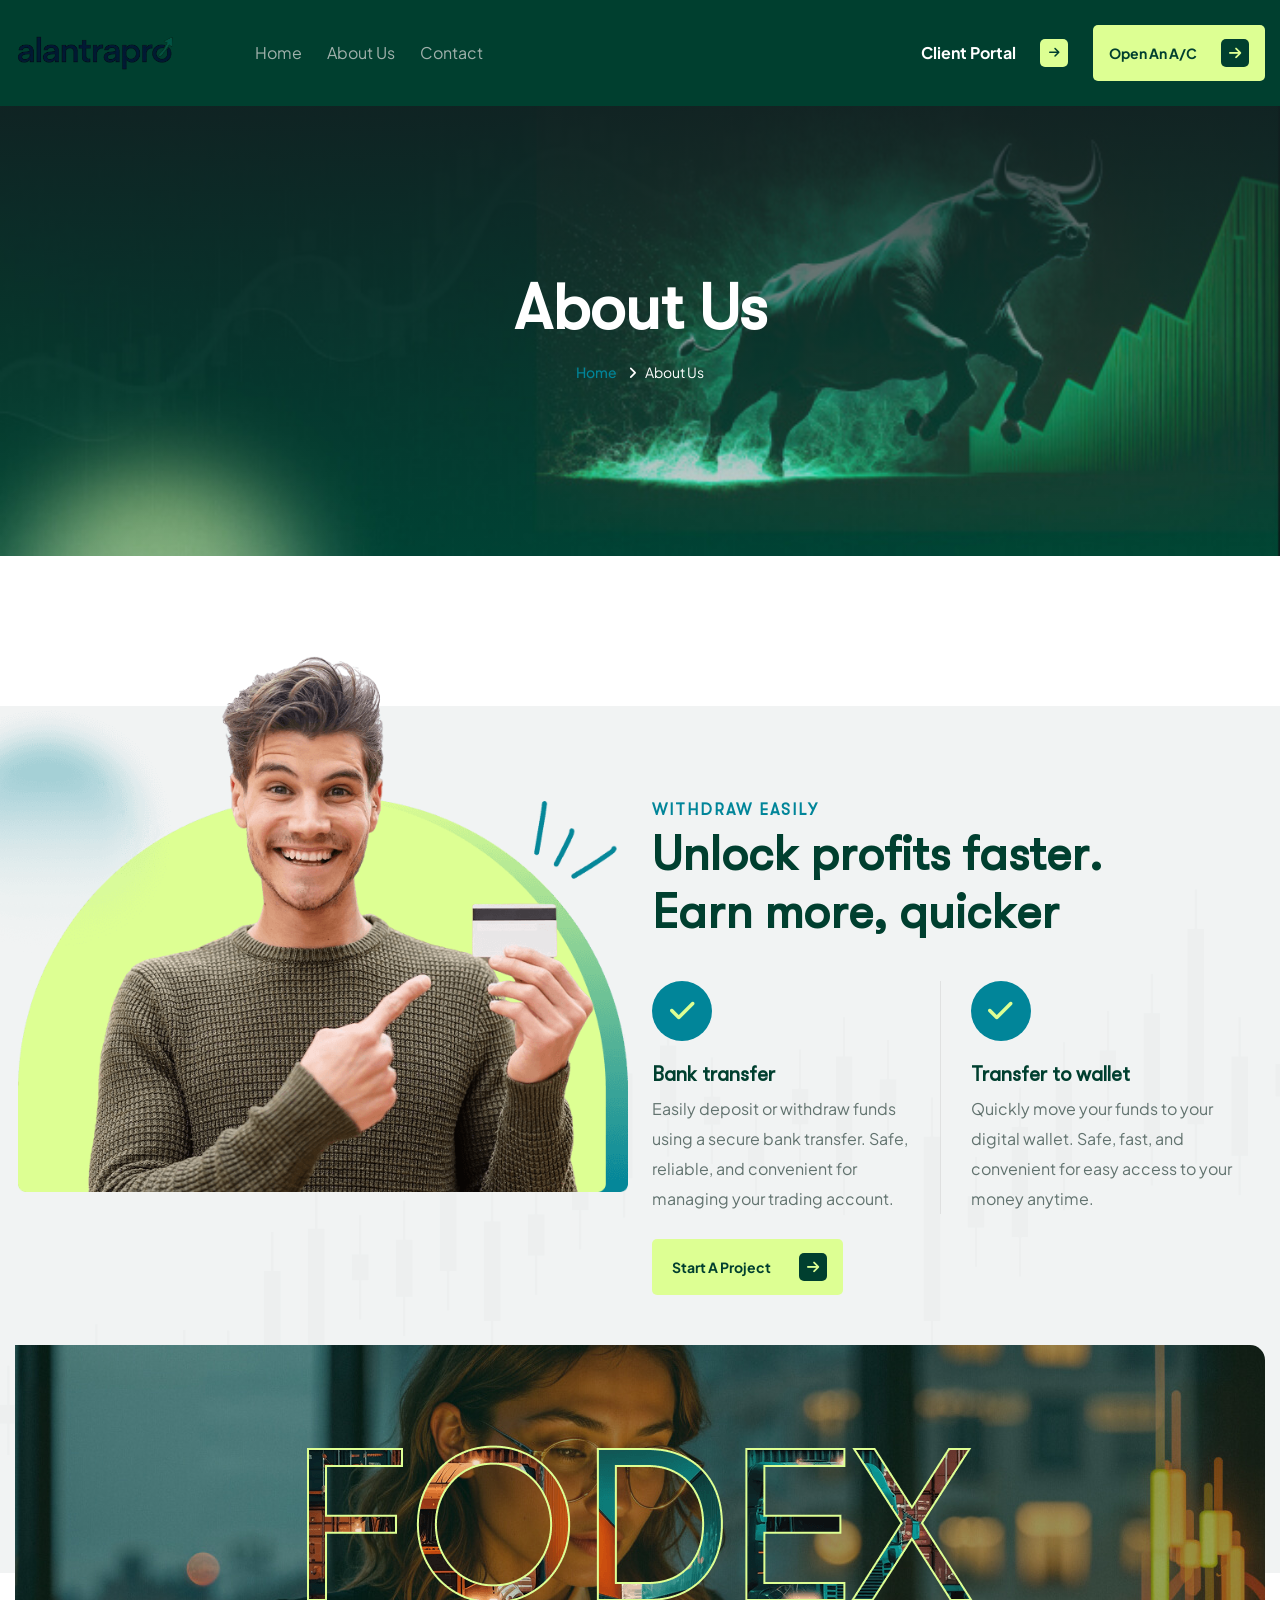
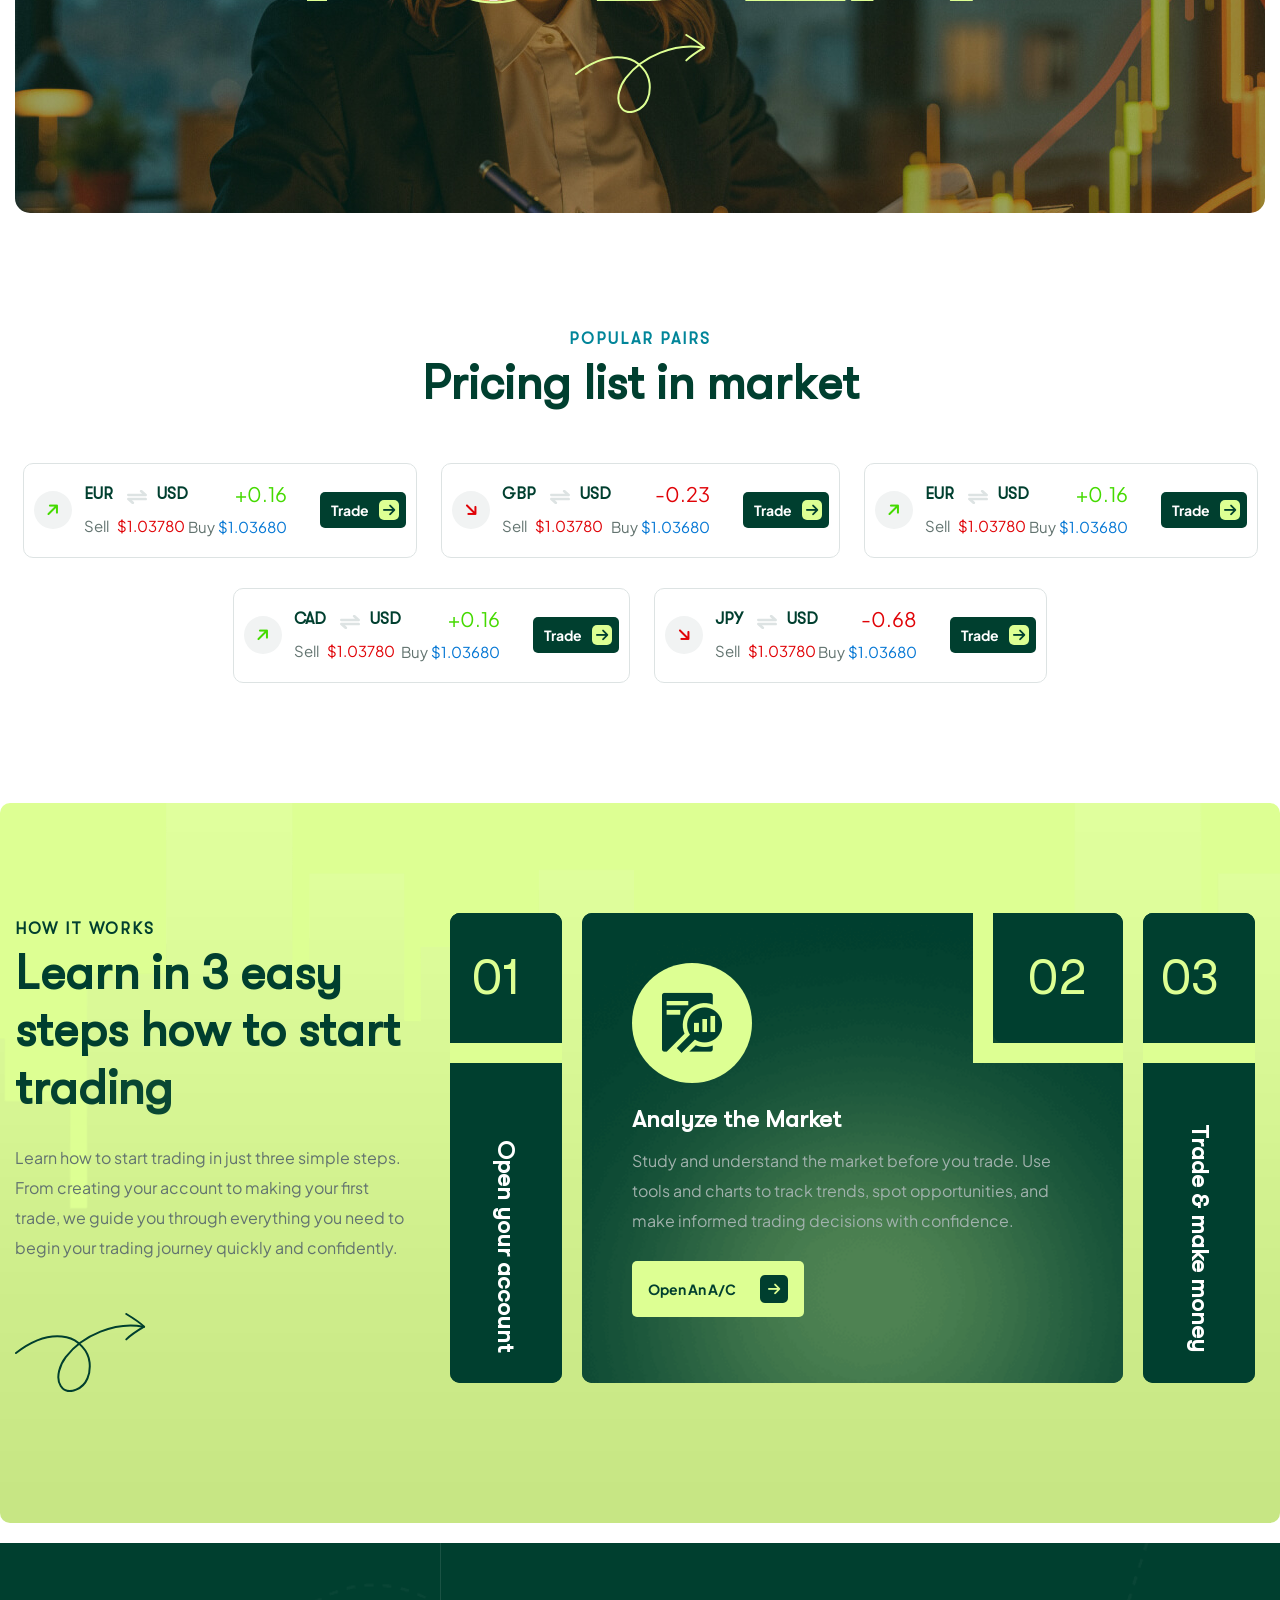
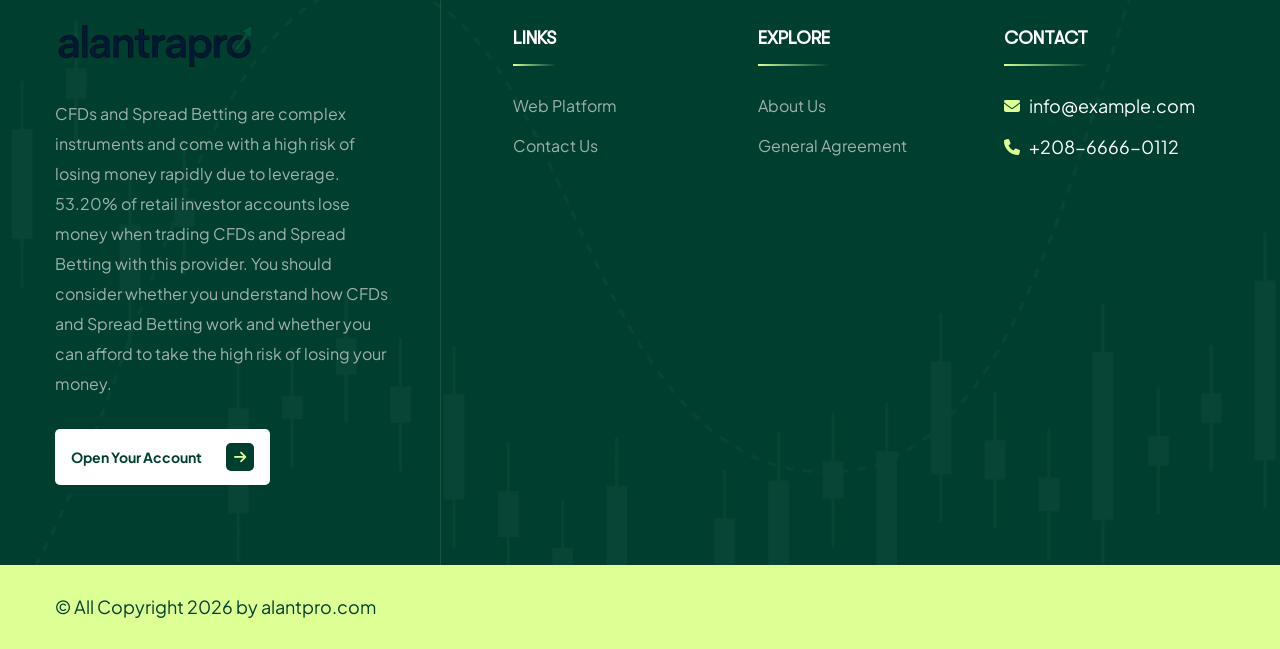
==== about.html @ 18c69abc "Add logo" ====
<!DOCTYPE html>
<html lang="en">
<head>
    <meta charset="utf-8">
    <title>About Us</title>
    <link href="css/bootstrap.min.css" rel="stylesheet">
    <link href="css/style.css" rel="stylesheet">
    <link rel="shortcut icon" href="images/favicon.ico" type="image/x-icon">
    <link rel="icon" href="images/favicon.ico" type="image/x-icon">
    <meta http-equiv="X-UA-Compatible" content="IE=edge">
    <meta name="viewport" content="width=device-width, initial-scale=1.0, maximum-scale=1.0, user-scalable=0">
</head>
<body>
<div class="page-wrapper">
    <div class="preloader"></div>

    <!-- Main Header / Header Style Two -->
    <header class="main-header header-style-one">
        <div class="header-lower">
            <div class="auto-container">
                <div class="main-box">
                    <div class="logo-box">
                        <div class="logo" style="max-width: 160px;">
                            <a href="index.html"><img src="images/logo.png?v=2" alt="Logo"></a>
                        </div>
                    </div>
                    <!--Nav Box-->
                    <div class="nav-outer">
                        <nav class="nav main-menu">
                            <ul class="navigation">
                                <li><a href="index.html">Home</a></li>
                                <li><a href="about.html">About Us</a></li>
                                <li><a href="contact.html">Contact</a></li>
                            </ul>
                        </nav>
                    </div>
                    <!-- Main Menu End-->

                    <!-- Outer Box -->
                    <div class="outer-box">
                        <a href="#" class="theme-btn btn-style-six d-none d-xl-inline-flex">
                            <i class="icon-left fa fa-arrow-right"></i>
                            <span class="btn-title">Client Portal</span>
                            <i class="icon-right fa fa-arrow-right"></i>
                        </a>
                        <!-- Btn Box -->
                        <div class="btn-box">
                            <a href="https://web-profitx.com/auth/register" class="theme-btn btn-style-one">
                                <i class="icon-left fa fa-arrow-right"></i>
                                <span class="btn-title">Open an a/c</span>
                                <i class="icon-right fa fa-arrow-right"></i>
                            </a>
                        </div>
                        <!-- Mobile Nav toggler -->
                        <div class="mobile-nav-toggler"><span class="icon lnr-icon-bars"></span></div>
                    </div>
                </div>
            </div>
        </div>

        <!-- Mobile Menu  -->
        <div class="mobile-menu">
            <div class="menu-backdrop"></div>
            <!--Here Menu Will Come Automatically Via Javascript / Same Menu as in Header-->
            <nav class="menu-box">
                <div class="upper-box">
                    <div class="nav-logo"><a href="index.html"><img src="images/logo.png?v=2" alt="" title=""></a></div>
                    <div class="close-btn"><i class="icon fa fa-times"></i></div>
                </div>
                <ul class="navigation clearfix">
                    <!--Keep This Empty / Menu will come through Javascript-->
                </ul>
                <ul class="contact-list-one">
                    <li>
                        <i class="icon lnr-icon-phone-handset"></i>
                        <span class="title">Call Now</span>
                        <div class="text"><a href="tel:+92880098670">+92 (8800) - 98670</a></div>
                    </li>
                    <li>
                        <i class="icon lnr-icon-envelope1"></i>
                        <span class="title">Send Email</span>
                        <div class="text"><a href="mailto:help@company.com">help@company.com</a></div>
                    </li>
                    <li>
                        <i class="icon lnr-icon-map-marker"></i>
                        <span class="title">Address</span>
                        <div class="text">66 Broklyant, New York India 3269</div>
                    </li>
                </ul>
            </nav>
        </div><!-- End Mobile Menu -->

        <!-- Sticky Header  -->
        <div class="sticky-header">
            <div class="auto-container">
                <div class="inner-container">
                    <div class="logo" style="max-width: 160px;">
                        <a href="index.html" title=""><img src="images/logo.png?v=2" alt="" title=""></a>
                    </div>
                    <!--Right Col-->
                    <div class="nav-outer">
                        <!-- Main Menu -->
                        <nav class="main-menu">
                            <div class="navbar-collapse show collapse clearfix">
                                <ul class="navigation clearfix">
                                    <!--Keep This Empty / Menu will come through Javascript-->
                                </ul>
                            </div>
                        </nav><!-- Main Menu End-->
                        <!--Mobile Navigation Toggler-->
                        <div class="mobile-nav-toggler"><span class="icon lnr-icon-bars"></span></div>
                    </div>
                </div>
            </div>
        </div><!-- End Sticky Menu -->
    </header>
    <!-- End Main Header -->

    <!-- Start main-content -->
    <section class="page-title" style="background-image: url(images/background/3.jpg);">
        <div class="auto-container">
            <div class="title-outer text-center">
                <h1 class="title">About Us</h1>
                <ul class="page-breadcrumb">
                    <li><a href="index.html">Home</a></li>
                    <li>About Us</li>
                </ul>
            </div>
        </div>
    </section>
    <!-- end main-content -->

    <!-- Profits One -->
    <section class="profits-one mt-100">
        <div class="profits-bg" style="background-image:url(images/background/profits-bg.png)"></div>
        <div class="auto-container">
            <div class="inner-container">
                <div class="row clearfix">
                    <!-- Column -->
                    <div class="col-xl-6">
                        <div class="image-column d-none d-xl-block">
                            <div class="inner-column">
                                <div class="image wow fadeInLeft" data-wow-delay="150ms">
                                    <img src="images/resource/profit.png" alt=""/>
                                </div>
                            </div>
                        </div>
                    </div>
                    <div class="col-xl-6">
                        <div class="content-column">
                            <div class="inner-column">
                                <div class="sec-title">
                                    <div class="sub-title mb-2">Withdraw easily</div>
                                    <h2 class="tx-split-text split-in-left">Unlock profits faster. <br> Earn more,
                                        quicker</h2>
                                </div>
                                <div class="profit-blocks">
                                    <div class="row clearfix">

                                        <!-- Profit Block One -->
                                        <div class="profit-block_one col-sm-6">
                                            <div class="profit-block_one-inner wow fadeInUp" data-wow-delay="150ms">
                                                <div class="icon"><i class="fa fa-check"></i></div>
                                                <div class="content-box">
                                                    <h5 class="title">Bank transfer</h5>
                                                    <div class="text">
                                                        Easily deposit or withdraw funds using a secure bank transfer.
                                                        Safe, reliable, and convenient for managing your trading
                                                        account.
                                                    </div>
                                                </div>
                                            </div>
                                        </div>

                                        <!-- Profit Block One -->
                                        <div class="profit-block_one col-sm-6">
                                            <div class="profit-block_one-inner wow fadeInUp" data-wow-delay="300ms">
                                                <div class="icon"><i class="fa fa-check"></i></div>
                                                <div class="content-box">
                                                    <h5 class="title">Transfer to wallet</h5>
                                                    <div class="text">Quickly move your funds to your digital wallet.
                                                        Safe, fast, and convenient for easy access to your money
                                                        anytime.
                                                    </div>
                                                </div>
                                            </div>
                                        </div>

                                    </div>
                                </div>

                                <div class="btn-box animate-4 wow fadeInUp" data-wow-delay="450ms">
                                    <a href="https://web-profitx.com/auth/register" class="theme-btn btn-style-three">
                                        <i class="icon-left fa fa-arrow-right"></i>
                                        <span class="btn-title">Start a project</span>
                                        <i class="icon-right fa fa-arrow-right"></i>
                                    </a>
                                </div>

                            </div>
                        </div>
                    </div>
                </div>
                <div class="forex-box" style="background-image:url(images/background/forex-bg.jpg)">
                    <div class="image icon-bounce">
                        <img src="images/resource/fodex.png" alt=""/>
                    </div>
                    <div class="forex-play-box">
                        <div class="arrow">
                            <img src="images/icons/arrow-4.svg" alt=""/>
                        </div>
                    </div>
                </div>
            </div>
        </div>
    </section>
    <!-- End Profits One -->

    <!-- Market Section -->
    <section class="market-section pt-0">
        <div class="sec-title text-center">
            <div class="sub-title mb-2">Popular Pairs</div>
            <h2 class="tx-split-text split-in-left">Pricing list in market</h2>
        </div>
        <div class="auto-container">
            <div class="row justify-content-center">

                <!-- Market Block One -->
                <div class="col-xxl-4 col-xl-auto col-lg-6">
                    <div class="market-block_one">
                        <div class="market-block_one-inner wow fadeInUp" data-wow-delay="150ms">
                            <div class="content-box">
                                <div class="left-box">
                                    <i class="icon fa fa-arrow-right"></i>
                                    <div>
                                        <div class="name">eur <span>usd</span></div>
                                        <div class="price">Sell <span>$1.03780</span></div>
                                    </div>
                                </div>
                                <div class="right-box">
                                    <div class="me-2 text-sm-end">
                                        <span>+0.16</span>
                                        <div class="buy">Buy <span>$1.03680</span></div>
                                    </div>
                                    <a href="https://web-profitx.com/auth/login" class="theme-btn btn-style-eight">
                                        <i class="icon-left fa fa-arrow-right"></i>
                                        <span class="btn-title">Trade</span>
                                        <i class="icon-right fa fa-arrow-right"></i>
                                    </a>
                                </div>
                            </div>
                        </div>
                    </div>
                </div>

                <!-- Market Block One -->
                <div class="col-xxl-4 col-xl-auto col-lg-6">
                    <div class="market-block_one">
                        <div class="market-block_one-inner wow fadeInUp" data-wow-delay="300ms">
                            <div class="content-box">
                                <div class="left-box">
                                    <i class="icon down fa fa-arrow-right"></i>
                                    <div>
                                        <div class="name">gbp <span>usd</span></div>
                                        <div class="price">Sell <span>$1.03780</span></div>
                                    </div>
                                </div>
                                <div class="right-box down">
                                    <div class="me-2 text-sm-end">
                                        <span>-0.23</span>
                                        <div class="buy">Buy <span>$1.03680</span></div>
                                    </div>
                                    <a href="https://web-profitx.com/auth/login" class="theme-btn btn-style-eight">
                                        <i class="icon-left fa fa-arrow-right"></i>
                                        <span class="btn-title">Trade</span>
                                        <i class="icon-right fa fa-arrow-right"></i>
                                    </a>
                                </div>
                            </div>
                        </div>
                    </div>
                </div>

                <!-- Market Block One -->
                <div class="col-xxl-4 col-xl-auto col-lg-6">
                    <div class="market-block_one">
                        <div class="market-block_one-inner wow fadeInUp" data-wow-delay="450ms">
                            <div class="content-box">
                                <div class="left-box">
                                    <i class="icon fa fa-arrow-right"></i>
                                    <div>
                                        <div class="name">eur <span>usd</span></div>
                                        <div class="price">Sell <span>$1.03780</span></div>
                                    </div>
                                </div>
                                <div class="right-box">
                                    <div class="me-2 text-sm-end">
                                        <span>+0.16</span>
                                        <div class="buy">Buy <span>$1.03680</span></div>
                                    </div>
                                    <a href="https://web-profitx.com/auth/login" class="theme-btn btn-style-eight">
                                        <i class="icon-left fa fa-arrow-right"></i>
                                        <span class="btn-title">Trade</span>
                                        <i class="icon-right fa fa-arrow-right"></i>
                                    </a>
                                </div>
                            </div>
                        </div>
                    </div>
                </div>

                <!-- Market Block One -->
                <div class="col-xxl-4 col-xl-auto col-lg-6">
                    <div class="market-block_one">
                        <div class="market-block_one-inner wow fadeInUp" data-wow-delay="600ms">
                            <div class="content-box">
                                <div class="left-box">
                                    <i class="icon fa fa-arrow-right"></i>
                                    <div>
                                        <div class="name">cad <span>usd</span></div>
                                        <div class="price">Sell <span>$1.03780</span></div>
                                    </div>
                                </div>
                                <div class="right-box">
                                    <div class="me-2 text-sm-end">
                                        <span>+0.16</span>
                                        <div class="buy">Buy <span>$1.03680</span></div>
                                    </div>
                                    <a href="https://web-profitx.com/auth/login" class="theme-btn btn-style-eight">
                                        <i class="icon-left fa fa-arrow-right"></i>
                                        <span class="btn-title">Trade</span>
                                        <i class="icon-right fa fa-arrow-right"></i>
                                    </a>
                                </div>
                            </div>
                        </div>
                    </div>
                </div>

                <!-- Market Block One -->
                <div class="col-xxl-4 col-xl-auto col-lg-6">
                    <div class="market-block_one">
                        <div class="market-block_one-inner wow fadeInUp" data-wow-delay="750ms">
                            <div class="content-box">
                                <div class="left-box">
                                    <i class="icon down fa fa-arrow-right"></i>
                                    <div>
                                        <div class="name">jpy <span>usd</span></div>
                                        <div class="price">Sell <span>$1.03780</span></div>
                                    </div>
                                </div>
                                <div class="right-box down">
                                    <div class="me-2 text-sm-end">
                                        <span>-0.68</span>
                                        <div class="buy">Buy <span>$1.03680</span></div>
                                    </div>
                                    <a href="https://web-profitx.com/auth/login" class="theme-btn btn-style-eight">
                                        <i class="icon-left fa fa-arrow-right"></i>
                                        <span class="btn-title">Trade</span>
                                        <i class="icon-right fa fa-arrow-right"></i>
                                    </a>
                                </div>
                            </div>
                        </div>
                    </div>
                </div>
            </div>
        </div>
    </section>
    <!-- End Market Section -->

    <!-- Steps Section -->
    <section class="steps-section">
        <div class="steps-one_bg bg" style="background-image:url(images/background/step-bg.png)"></div>
        <div class="auto-container">
            <div class="row clearfix">
                <!-- Title Column -->
                <div class="col-lg-4">
                    <div class="title-column">
                        <div class="inner-column">
                            <div class="sec-title ">
                                <div class="sub-title style-three mb-2">how it works</div>
                                <h2 class="tx-split-text split-in-left">Learn in 3 easy steps how to start trading</h2>
                                <div class="text">
                                    Learn how to start trading in just three simple steps. From creating your account to
                                    making your first trade, we guide you through everything you need to begin your
                                    trading journey quickly and confidently.
                                </div>
                            </div>
                            <div class="steps-play-box">
                                <div class="arrow d-none d-xl-block"><img src="images/icons/arrow-1.svg" alt=""/></div>
                            </div>
                        </div>
                    </div>
                </div>
                <!-- Title Column -->
                <div class="col-lg-8">
                    <div class="title-column">
                        <div class="outer-box">
                            <!-- Step Block One -->
                            <div class="step-block_one">
                                <div class="inner-box">
                                    <div class="steps-block_one-bg bg"
                                         style="background-image:url(images/background/step-bg-1.png)"></div>
                                    <div class="content-box">
                                        <div class="post-number">
                                            <span>01</span>
                                        </div>
                                        <div class="icon"><span class="flaticon-forex-Layer_1-2"></span></div>
                                        <h4 class="title"><a href="contact.html">Open your account</a></h4>
                                        <div class="text">
                                            Create your trading account in just a few minutes. Simply sign up, verify
                                            your details, and get ready to access the platform and start your trading
                                            journey.
                                        </div>
                                        <!-- Btn Box -->
                                        <div class="btn-box">
                                            <a href="https://web-profitx.com/auth/register" class="theme-btn btn-style-one">
                                                <i class="icon-left fa fa-arrow-right"></i>
                                                <span class="btn-title">Open an a/c</span>
                                                <i class="icon-right fa fa-arrow-right"></i>
                                            </a>
                                        </div>
                                    </div>
                                    <div class="content-box-hover">
                                        <div class="content-box-number">01</div>
                                        <h4 class="title"><a href="https://web-profitx.com/auth/register">Open your account</a></h4>
                                    </div>
                                </div>
                            </div>
                            <!-- Step Block One -->
                            <div class="step-block_one">
                                <div class="inner-box">
                                    <div class="steps-block_one-bg bg"
                                         style="background-image:url(images/background/step-bg-1.png)"></div>
                                    <div class="content-box">
                                        <div class="post-number">
                                            <span>02</span>
                                        </div>
                                        <div class="icon"><span class="flaticon-forex-Layer_1-2"></span></div>
                                        <h4 class="title"><a href="contact.html">Analyze the Market</a></h4>
                                        <div class="text">
                                            Study and understand the market before you trade. Use tools and charts to
                                            track trends, spot opportunities, and make informed trading decisions with
                                            confidence.
                                        </div>
                                        <!-- Btn Box -->
                                        <div class="btn-box">
                                            <a href="https://web-profitx.com/auth/register" class="theme-btn btn-style-one">
                                                <i class="icon-left fa fa-arrow-right"></i>
                                                <span class="btn-title">Open an a/c</span>
                                                <i class="icon-right fa fa-arrow-right"></i>
                                            </a>
                                        </div>
                                    </div>
                                    <div class="content-box-hover">
                                        <div class="content-box-number">02</div>
                                        <h4 class="title"><a href="https://web-profitx.com/auth/register">Analyze the Market</a></h4>
                                    </div>
                                </div>
                            </div>
                            <!-- Step Block One -->
                            <div class="step-block_one">
                                <div class="inner-box">
                                    <div class="steps-block_one-bg bg"
                                         style="background-image:url(images/background/step-bg-1.png)"></div>
                                    <div class="content-box">
                                        <div class="post-number">
                                            <span>03</span>
                                        </div>
                                        <div class="icon"><span class="flaticon-forex-Layer_1-2"></span></div>
                                        <h4 class="title"><a href="contact.html">Trade & make money</a></h4>
                                        <div class="text">
                                            Start trading and take advantage of market opportunities. Apply your
                                            strategy, manage your risk, and aim to grow your profits over time.
                                        </div>
                                        <!-- Btn Box -->
                                        <div class="btn-box">
                                            <a href="https://web-profitx.com/auth/register" class="theme-btn btn-style-one">
                                                <i class="icon-left fa fa-arrow-right"></i>
                                                <span class="btn-title">Open an a/c</span>
                                                <i class="icon-right fa fa-arrow-right"></i>
                                            </a>
                                        </div>
                                    </div>
                                    <div class="content-box-hover">
                                        <div class="content-box-number">03</div>
                                        <h4 class="title"><a href="https://web-profitx.com/auth/register">Trade & make money</a></h4>
                                    </div>
                                </div>
                            </div>
                        </div>
                    </div>
                </div>
            </div>
        </div>
    </section>
    <!-- End Steps Section -->

    <!-- Main Footer -->
    <footer class="main-footer" style="margin-top: 20px;">
        <div class="main-footer_pattern bg" style="background-image:url(images/background/footer-bg.png)"></div>
        <div class="auto-container">
            <!-- Widgets Section -->
            <div class="widgets-section">
                <div class="row clearfix">
                    <!-- Big Column -->
                    <div class="big-column col-lg-4">
                        <!-- Footer Column -->
                        <div class="footer_column">
                            <div class="footer-widget logo-widget">
                                <div class="footer-logo" style="max-width: 200px;">
                                    <a href="index.html"><img src="images/logo.png?v=2"></a>
                                </div>
                                <div class="footer-text">
                                    CFDs and Spread Betting are complex instruments and come with a high risk of losing
                                    money rapidly due to leverage. 53.20% of retail investor accounts lose money when
                                    trading CFDs and Spread Betting with this provider. You should consider whether you
                                    understand how CFDs and Spread Betting work and whether you can afford to take the
                                    high risk of losing your money.
                                </div>
                                <div class="btn-box mt-30">
                                    <a href="https://web-profitx.com/auth/register" class="theme-btn btn-style-four">
                                        <i class="icon-left fa fa-arrow-right"></i>
                                        <span class="btn-title">Open Your Account</span>
                                        <i class="icon-right fa fa-arrow-right"></i>
                                    </a>
                                </div>
                            </div>
                        </div>
                    </div>
                    <!-- Big Column -->
                    <div class="big-column col-lg-8">
                        <div class="inner-column">
                            <div class="row clearfix">
                                <!-- Footer Column -->
                                <div class="column col-lg-4 col-md-4 col-sm-12">
                                    <div class="footer_column">
                                        <div class="footer-widget links-widget">
                                            <h6 class="footer-title">Links</h6>
                                            <ul class="footer-list">
                                                <li><a href="#">Web Platform</a></li>
                                                <li><a href="#">Contact Us</a></li>
                                            </ul>
                                        </div>
                                    </div>
                                </div>
                                <!-- Footer Column -->
                                <div class="column col-lg-4 col-md-4 col-sm-12">
                                    <div class="footer_column">
                                        <div class="footer-widget links-widget">
                                            <h6 class="footer-title">Explore</h6>
                                            <ul class="footer-list">
                                                <li><a href="#">About Us</a></li>
                                                <li><a href="#">General Agreement</a></li>
                                            </ul>
                                        </div>
                                    </div>
                                </div>
                                <!-- Footer Column -->
                                <div class="column col-lg-4 col-md-4 col-sm-12">
                                    <div class="footer_column">
                                        <div class="footer-widget links-widget">
                                            <h6 class="footer-title">contact</h6>
                                            <ul class="footer-contact_list">
                                                <li><i class="fa fa-envelope"></i><a href="#"> info@example.com</a></li>
                                                <li><i class="fa fa-phone"></i><a href="#"> +208-6666-0112</a></li>
                                            </ul>
                                        </div>
                                    </div>
                                </div>
                            </div>
                        </div>
                    </div>
                </div>
            </div>
        </div>
        <div class="footer-bottom">
            <div class="auto-container">
                <div class="content-box">
                    <div class="copyright"> &copy; All Copyright 2026 by alantpro.com</div>
                </div>
            </div>
        </div>
    </footer>
</div>

<script src="js/jquery.js"></script>
<script src="js/popper.min.js"></script>
<script src="js/bootstrap.min.js"></script>
<script src="js/jquery.fancybox.js"></script>
<script src="js/wow.js"></script>
<script src="js/appear.js"></script>
<script src="js/swiper.min.js"></script>
<script src="js/gsap.min.js"></script>
<script src="js/ScrollTrigger.min.js"></script>
<script src="js/SplitText.min.js"></script>
<script src="js/splitType.js"></script>
<script src="js/parallax-scroll.js"></script>
<script src="js/element-in-view.js"></script>
<script src="js/script.js"></script>
<script src="js/script-gsap.js"></script>

<!-- form submit -->
<script src="js/jquery.validate.min.js"></script>
<script src="js/jquery.form.min.js"></script>
</body>
</html>
---- css/style.css ----
@charset "UTF-8";
/* Forexy | Crypto Business HTML Template

Template Name: Forexy
Version: 1.0.0
License: copyright commercial
/************ TABLE OF CONTENTS ***************
1.  Fonts
2.  Reset
3.  Global Settings
4.  Main Header / Two
5.  Sticky Header
6.  Mobile Menu
7.  Section Title
8.  Banner Section / Two
9.  About Section / Two
10. 
11. 
12. 
13. 
14. 
15. 
**********************************************/
@import url("https://fonts.googleapis.com/css2?family=Plus+Jakarta+Sans:ital,wght@0,200..800;1,200..800&display=swap");
@import url("animate.css");
@import url("swiper.min.css");
@import url("jquery.fancybox.min.css");
@import url("linear.css");
@import url("gt-walsheim.css");
@import url("fontawesome.css");
@import url("fontawesome-free.css");
@import url("flaticons-forexy.css");
@import url("tm-bs-mp.css");
@import url("tm-utility-classes.css");
:root {
  --theme-color-white: #ffffff;
  --theme-color-white-rgb: 255,255,255;
  --theme-color-light: #ffffff;
  --theme-white-bg: #ffffff;
  --theme-color-dark: #000000;
  --theme-color1: #ddff93;
  --theme-color2: #003f2f;
  --theme-color3: #018599;
  --theme-color4: #a0b1ac;
  --theme-color5: #f1f3f3;
  --theme-color6: #45DA00;
  --theme-color1-rgb: 221, 255, 147;
  --theme-color2-rgb: 0, 63, 47;
  --theme-color3-rgb: 1, 133, 153;
  --theme-color4-rgb: 160, 177, 172;
  --theme-color5-rgb: 241, 243, 243;
  --theme-color1-text-color: #fff;
  --theme-color2-text-color: #fff;
  --theme-color3-text-color: #fff;
  --gradient-1: linear-gradient(to right, var(--theme-color2) 0%, rgba(255,255,255,0) 100%);
  --text-color: #62736f;
  --gray-color: #DDE3E3;
  --headings-color: var(--theme-color2);
  --link-color: var(--theme-color2);
  --link-hover-color: var(--theme-color1);
  --body-font-family: "Plus Jakarta Sans", sans-serif;
  --heading-font-family: 'GT Walsheim Pro';
  --body-font-size: 16px;
  --body-line-height: 30px;
  --body-font-weight: 400;
  --line-height-heading-h1: 1em;
  --line-height-heading: 1.2em;
  --line-height-heading-small: 1.4em;
  --h1-font-size: 80px;
  --h2-font-size: 48px;
  --h3-font-size: 38px;
  --h4-font-size: 24px;
  --h5-font-size: 20px;
  --h6-font-size: 18px;
  --h1-font-weight: 800;
  --h2-font-weight: 700;
  --h3-font-weight: 700;
  --h4-font-weight: 700;
  --h5-font-weight: 700;
  --h6-font-weight: 600;
  --sec-title-subtitle-color: var(--text-color);
  --sec-title-subtitle-font-size: 16px;
  --sec-title-subtitle-font-family: var(--title-font);
  --sec-title-subtitle-font-weight: 600;
  --sec-title-subtitle-line-height: 1em;
  --sec-title-color: var(--headings-color);
  --sec-title-font-size: var(--h2-font-size);
  --sec-title-font-family: var(--title-font);
  --sec-title-font-weight: var(--h2-font-weight);
  --theme-light-background: #f1f3f3;
  --theme-light-background-text-color: var(--headings-color);
  --theme-black: #131313;
  --container-width: 1200px;
  --small-container-width: 1050px;
  --large-container-width: 1550px;
  --container-pt: 120px;
  --container-pb: 120px;
}

/*
 * typography.scss
 * -----------------------------------------------
*/
::-moz-selection {
  background: var(--theme-color-dark);
  color: #fff;
  text-shadow: none;
}
::selection {
  background: var(--theme-color-dark);
  color: #fff;
  text-shadow: none;
}

:active,
:focus {
  outline: none !important;
}

::-webkit-input-placeholder {
  color: #62736f;
}

::-moz-input-placeholder {
  color: #62736f;
}

::-ms-input-placeholder {
  color: #62736f;
}

body {
  background-color: #fff;
  background-attachment: fixed;
  -ms-word-wrap: break-word;
  word-wrap: break-word;
  counter-reset: my-sec-counter;
  -webkit-font-smoothing: antialiased;
  -moz-font-smoothing: antialiased;
  color: var(--text-color);
  font-size: var(--body-font-size);
  font-family: var(--body-font-family);
  font-weight: var(--body-font-weight);
  line-height: var(--body-line-height);
}

p, .text {
  color: var(--text-color);
  font-size: var(--body-font-size);
  font-family: var(--body-font-family);
  font-weight: var(--body-font-weight);
  line-height: var(--body-line-height);
}

/* -------- Headings ---------- */
h1, h2, h3, h4, h5, h6 {
  color: var(--headings-color);
  font-family: var(--title-font);
  position: relative;
  line-height: var(--line-height-heading-);
}
h1 small,
h1 .small, h2 small,
h2 .small, h3 small,
h3 .small, h4 small,
h4 .small, h5 small,
h5 .small, h6 small,
h6 .small {
  font-weight: normal;
  line-height: 1;
  color: var(--headings-color);
}
h1 a, h2 a, h3 a, h4 a, h5 a, h6 a {
  color: inherit;
  font-weight: inherit;
}

h1,
h2,
h3,
h4,
h5,
h6 {
  margin-bottom: 1rem;
  font-family: var(--heading-font-family);
}

h1 {
  font-size: var(--h1-font-size);
  font-weight: var(--h1-font-weight);
  line-height: var(--line-height-heading-h1);
}

h2 {
  font-size: var(--h2-font-size);
  font-weight: var(--h2-font-weight);
  line-height: var(--line-height-heading);
}

h3 {
  font-size: var(--h3-font-size);
  font-weight: var(--h3-font-weight);
  line-height: var(--line-height-heading);
}

h4 {
  font-size: var(--h4-font-size);
  font-weight: var(--h4-font-weight);
  line-height: var(--line-height-heading-small);
}

h5 {
  font-size: var(--h5-font-size);
  font-weight: var(--h5-font-weight);
  line-height: var(--line-height-heading-small);
}

h6 {
  font-size: var(--h6-font-size);
  font-weight: var(--h6-font-weight);
  line-height: var(--line-height-heading-small);
}

/* -------- Body Text ---------- */
table p {
  margin-bottom: 0;
}

p {
  margin-bottom: 20px;
}
p a:not(.button):not(.btn):hover, p a:not(.button):not(.btn):focus {
  text-decoration: underline;
}

/* -------- other ---------- */
a {
  color: var(--link-color);
  text-decoration: none;
  font-weight: var(--body-font-weight);
  cursor: pointer;
  -webkit-transition: all 0.3s ease;
  transition: all 0.3s ease;
}
a:hover, a:focus {
  color: inherit;
  text-decoration: none;
  outline: none;
}
a b, a strong {
  -webkit-transition: all 0.3s ease;
  transition: all 0.3s ease;
}
a img {
  border: none;
}

pre,
ul,
ol,
dl,
dd,
blockquote,
address,
table,
fieldset {
  margin-bottom: 10px;
}

ol, ul {
  list-style-position: inside;
  margin: 0;
  padding: 0;
}

b, strong {
  color: #333;
  font-weight: var(--body-font-weight-bold);
}

iframe {
  border: none !important;
}

/*
 * container.scss
 * -----------------------------------------------
*/
.container .container {
  width: 100%;
}

.container .container,
.container .container-fluid,
.container-fluid .container,
.container-fluid .container-fluid {
  padding-left: 0;
  padding-right: 0;
}

section > .container,
section > .container-fluid {
  padding-top: var(--container-pt);
  padding-bottom: var(--container-pt);
}

@media (min-width: 1400px) {
  .container, .container-lg, .container-md, .container-sm, .container-xl, .container-xxl {
    max-width: var(--container-width);
  }
}
/*=== Default Form ===*/
.form-control, .input-text {
  height: calc(2.25rem + 27px);
  padding: 14px 30px;
  outline: 0;
  background-color: #f4f5f8;
  border: 1px solid #f4f5f8;
  color: #686a6f;
  font-size: 0.9rem;
  width: 100%;
}
.form-control::-webkit-input-placeholder, .input-text::-webkit-input-placeholder {
  color: #686a6f;
  opacity: 1;
}
.form-control::-moz-placeholder, .input-text::-moz-placeholder {
  color: #686a6f;
  opacity: 1;
}
.form-control:-ms-input-placeholder, .input-text:-ms-input-placeholder {
  color: #686a6f;
  opacity: 1;
}
.form-control::-ms-input-placeholder, .input-text::-ms-input-placeholder {
  color: #686a6f;
  opacity: 1;
}
.form-control::placeholder, .input-text::placeholder {
  color: #686a6f;
  opacity: 1;
}
.form-control:-ms-input-placeholder, .input-text:-ms-input-placeholder {
  color: #686a6f;
}
.form-control::-ms-input-placeholder, .input-text::-ms-input-placeholder {
  color: #686a6f;
}

textarea.form-control {
  height: auto;
  padding-top: 15px;
  padding-bottom: 15px;
}

.form-control:focus {
  -webkit-box-shadow: none;
          box-shadow: none;
  outline: none;
}

/* -------- Dark Theme Styling ---------- */
.dark-layout {
  background-color: var(--theme-color-dark) !important;
  --sec-title-color: var(--theme-color-light);
}
.dark-layout .sticky-header .main-menu .navigation > li > a,
.dark-layout h1, .dark-layout h2, .dark-layout h3, .dark-layout h4, .dark-layout h5, .dark-layout h6 {
  color: var(--theme-color-light);
}
.dark-layout .preloader {
  background-color: var(--theme-color-dark);
}
.dark-layout .preloader:after {
  background-image: url(../images/logo.png?v=2);
}
.dark-layout .sticky-header {
  background-color: var(--theme-color-dark);
}
.dark-layout .hidden-bar .upper-box {
  border-bottom: 1px solid rgba(0, 0, 0, 0.1);
}
.dark-layout .hidden-bar .social-links {
  border-top: 1px solid rgba(0, 0, 0, 0.1);
}
.dark-layout .hidden-bar .social-links li {
  border-right: 1px solid rgba(0, 0, 0, 0.1);
}

/*** 

====================================================================
Reset
====================================================================

***/
* {
  margin: 0px;
  padding: 0px;
  border: none;
  outline: none;
  font-size: 100%;
}

/*** 

====================================================================
Global Settings
====================================================================

***/
textarea {
  overflow: hidden;
  resize: none;
}

button {
  outline: none !important;
  cursor: pointer;
}

img {
  display: inline-block;
  max-width: 100%;
  height: auto;
}

ul,
li {
  list-style: none;
  padding: 0px;
  margin: 0px;
}

.title a {
  color: inherit;
}

.color1 {
  color: var(--theme-color1);
}

.color2 {
  color: var(--theme-color2);
}

.color3 {
  color: var(--theme-color3);
}

.page-wrapper {
  position: relative;
  margin: 0 auto;
  width: 100%;
  min-width: 300px;
  overflow: hidden;
  z-index: 99;
  background-color: #ffffff;
}

.large-container {
  position: static;
  max-width: var(--large-container-width);
  padding: 0px 15px;
  margin: 0 auto;
  width: 100%;
}

.auto-container {
  position: static;
  max-width: var(--container-width);
  padding: 0px 15px;
  margin: 0 auto;
  width: 100%;
}

.small-container {
  position: static;
  max-width: var(--small-container-width);
  padding: 0px 15px;
  margin: 0 auto;
  width: 100%;
}

.pull-right {
  float: right;
}

.pull-left {
  float: left;
}

.dropdown-toggle::after {
  display: none;
}

/*=======================
Scroll To Top style
=======================*/
.scroll-to-top {
  position: relative;
  left: 10px;
  width: 146px;
  height: 70px;
  line-height: 70px;
  font-size: 16px;
  line-height: 22px;
  color: var(--theme-color-light);
  text-align: center;
  cursor: pointer;
  background-color: var(--theme-color2);
  z-index: 100;
  border-bottom-right-radius: 20px;
  -webkit-transition: all 300ms ease;
  transition: all 300ms ease;
  display: -webkit-box;
  display: -ms-flexbox;
  display: flex;
  -webkit-box-align: center;
      -ms-flex-align: center;
          align-items: center;
  -webkit-box-pack: center;
      -ms-flex-pack: center;
          justify-content: center;
  text-transform: uppercase;
}
@media (max-width: 575.98px) {
  .scroll-to-top {
    width: 100%;
    height: 100%;
    padding: 10px 0;
    border-radius: 0;
    left: 0;
  }
}
.scroll-to-top span {
  margin-left: 15px;
  font-size: 20px;
}

.scroll-to-top:hover {
  background: var(--theme-color1);
  color: var(--theme-color-light);
}

/*=== List Style One ===*/
.list-style-one {
  position: relative;
  padding: 15px 0px;
}
.list-style-one li {
  position: relative;
  display: -webkit-box;
  display: -ms-flexbox;
  display: flex;
  font-size: var(--sec-title-subtitle-font-size);
  color: var(--theme-color-light);
}
.list-style-one li:last-child {
  margin-right: 0;
}
.list-style-one li i {
  position: relative;
  top: 2px;
  margin-right: 10px;
  text-align: center;
  color: var(--theme-color2);
  font-size: var(--sec-title-subtitle-font-size);
}
.list-style-one li a {
  display: block;
  color: var(--text-color);
  -webkit-transition: all 300ms ease;
  transition: all 300ms ease;
}
.list-style-one li a:hover {
  color: var(--theme-color2);
}
.list-style-one li span {
  font-style: normal;
  color: var(--theme-color3);
}
.list-style-one.light li,
.list-style-one.light a,
.list-style-one.light i {
  color: var(--theme-color-light) !important;
}
.list-style-one.light a:hover {
  text-decoration: underline;
}

/*=== List Style Two ===*/
.list-style-two {
  position: relative;
}
.list-style-two li {
  position: relative;
  line-height: 20px;
  margin-bottom: 19px;
  font-size: var(--sec-title-subtitle-font-size);
  color: var(--theme-color-light);
}
.list-style-two li:last-child {
  margin-bottom: 0;
}
.list-style-two li i {
  position: relative;
  width: 25px;
  height: 25px;
  font-size: 14px;
  line-height: 25px;
  margin-right: 10px;
  text-align: center;
  color: var(--theme-color2);
  border-radius: 0px 50px 50px 50px;
  background-color: var(--theme-color1);
}
.list-style-two.light li,
.list-style-two.light i {
  color: var(--theme-color-light) !important;
}

/*=== List Style Three ===*/
.list-style-three {
  position: relative;
}
@media (max-width: 991.98px) {
  .list-style-three {
    margin-top: 0px;
  }
}
.list-style-three li {
  position: relative;
  line-height: 20px;
  margin-bottom: 12px;
  font-size: var(--sec-title-subtitle-font-size);
  color: var(--theme-color-light);
}
.list-style-three li:last-child {
  margin-bottom: 0;
}
.list-style-three li i {
  position: relative;
  font-size: 14px;
  line-height: 25px;
  margin-right: 10px;
  color: var(--theme-color1);
}
.list-style-three.light li,
.list-style-three.light i {
  color: var(--theme-color-light) !important;
}

.social-icon-one {
  position: relative;
  display: -webkit-box;
  display: -ms-flexbox;
  display: flex;
  -ms-flex-wrap: wrap;
      flex-wrap: wrap;
}
.social-icon-one.light li a {
  color: var(--theme-color-light);
}
.social-icon-one.light li a:hover {
  color: var(--theme-color2);
}
.social-icon-one li {
  margin-left: 20px;
  display: inline-block;
}
.social-icon-one li:last-child {
  margin-right: 0;
}
.social-icon-one li a {
  position: relative;
  display: block;
  color: var(--theme-color-dark);
  font-size: 16px;
  line-height: 1em;
}
.social-icon-one li a:hover {
  color: var(--theme-color1);
}

/*Social Icon Two*/
.social-icon-two {
  position: relative;
  display: -webkit-box;
  display: -ms-flexbox;
  display: flex;
}
.social-icon-two li {
  position: relative;
  display: -webkit-box;
  display: -ms-flexbox;
  display: flex;
  margin-right: 13px;
}
.social-icon-two li:last-child {
  margin-right: 0;
}
.social-icon-two li a {
  position: relative;
  display: block;
  height: 45px;
  width: 45px;
  border-radius: 50%;
  font-size: 16px;
  display: -webkit-box;
  display: -ms-flexbox;
  display: flex;
  -webkit-box-align: center;
      -ms-flex-align: center;
          align-items: center;
  -webkit-box-pack: center;
      -ms-flex-pack: center;
          justify-content: center;
  color: var(--theme-color-light);
  background-color: #0D0A16;
  -webkit-transition: all 300ms ease;
  transition: all 300ms ease;
}
.social-icon-two li a i {
  position: relative;
}
.social-icon-two li a::before {
  position: absolute;
  left: 0;
  top: 0;
  height: 100%;
  width: 100%;
  -webkit-transform: scale(0);
          transform: scale(0);
  border-radius: 50px;
  background-color: var(--theme-color1);
  -webkit-transition: all 300ms ease;
  transition: all 300ms ease;
  content: "";
}
.social-icon-two li a:hover {
  color: var(--theme-color-light);
}
.social-icon-two li a:hover:before {
  -webkit-transform: scale(1);
          transform: scale(1);
}

.bg {
  position: absolute;
  left: 0;
  top: 0;
  height: 100%;
  width: 100%;
  background-repeat: no-repeat;
  background-position: center;
  background-size: cover;
}

/*======================
    Tabs Box
======================*/
.tabs-box {
  position: relative;
}

.tabs-box .tab {
  display: none;
}

.tabs-box .active-tab {
  display: block;
}

.play-btn {
  position: relative;
  display: inline-block;
}
.play-btn:hover .icon {
  color: var(--theme-color1);
}
.play-btn .icon {
  color: var(--theme-color2);
  font-size: 35px;
  -webkit-transition: all 300ms ease;
  transition: all 300ms ease;
}

/*======================
    Media Play Button 
======================*/
.play-now {
  position: relative;
  z-index: 1;
  font-size: 14px;
  font-weight: 700;
  padding: 12px 30px;
  border-radius: 5px;
  display: inline-block;
  color: var(--theme-color2);
  font-family: var(--body-font-family);
  -webkit-transition: all 300ms ease;
  transition: all 300ms ease;
  background-color: var(--theme-color1);
}

.play-now .icon {
  position: relative;
  margin-left: 5px;
}

@-webkit-keyframes ripple {
  70% {
    -webkit-box-shadow: 0 0 0 50px rgba(233, 35, 47, 0);
    box-shadow: 0 0 0 50px rgba(233, 35, 47, 0);
  }
  100% {
    -webkit-box-shadow: 0 0 0 0 rgba(233, 35, 47, 0);
    box-shadow: 0 0 0 0 rgba(233, 35, 47, 0);
  }
}

@keyframes ripple {
  70% {
    -webkit-box-shadow: 0 0 0 50px rgba(233, 35, 47, 0);
    box-shadow: 0 0 0 50px rgba(233, 35, 47, 0);
  }
  100% {
    -webkit-box-shadow: 0 0 0 0 rgba(233, 35, 47, 0);
    box-shadow: 0 0 0 0 rgba(233, 35, 47, 0);
  }
}
.play-now-two {
  height: 100px;
  width: 100px;
  background-color: var(--theme-color2);
  border-radius: 50%;
  display: -webkit-box;
  display: -ms-flexbox;
  display: flex;
  -webkit-box-align: center;
      -ms-flex-align: center;
          align-items: center;
  -webkit-box-pack: center;
      -ms-flex-pack: center;
          justify-content: center;
  font-size: 24px;
  color: #ffffff;
  -webkit-transition: all 300ms ease;
  transition: all 300ms ease;
  -webkit-animation: zoom-one 3s infinite linear;
          animation: zoom-one 3s infinite linear;
}

.play-now-two .ripple,
.play-now-two .ripple:before,
.play-now-two .ripple:after {
  position: absolute;
  top: 50%;
  left: 50%;
  height: 100px;
  width: 100px;
  -webkit-transform: translate(-50%, -50%);
          transform: translate(-50%, -50%);
  border-radius: 50%;
  -webkit-box-shadow: 0 0 0 0 rgba(0, 0, 0, 0.6);
          box-shadow: 0 0 0 0 rgba(0, 0, 0, 0.6);
  -webkit-animation: ripple 3s infinite;
          animation: ripple 3s infinite;
}
.play-now-two .ripple.light,
.play-now-two .ripple:before.light,
.play-now-two .ripple:after.light {
  -webkit-box-shadow: 0 0 0 0 rgb(255, 255, 255);
          box-shadow: 0 0 0 0 rgb(255, 255, 255);
}

.play-now-two .ripple.light,
.play-now-two .ripple.light:before,
.play-now-two .ripple.light:after {
  -webkit-box-shadow: 0 0 0 0 rgb(255, 255, 255);
          box-shadow: 0 0 0 0 rgb(255, 255, 255);
}

.play-now-two .ripple:before {
  -webkit-animation-delay: 0.9s;
  animation-delay: 0.9s;
  content: "";
  position: absolute;
}

.play-now-two .ripple:after {
  -webkit-animation-delay: 0.6s;
  animation-delay: 0.6s;
  content: "";
  position: absolute;
}

/*========================
  Select2 Dropdown Plugin
========================*/
.select2-dropdown {
  border: 1px solid #eee;
}

.select2-results__option {
  padding: 0 10px;
  color: #7c858c;
  border: 0;
}

.select2-container--default .select2-selection--single .select2-selection__rendered {
  color: #7c858c;
  padding-left: 0;
}

.select2-container--default .select2-results__option--highlighted[aria-selected] {
  background-color: var(--bg-theme-color1);
}

.select2-container--default .select2-search--dropdown .select2-search__field {
  height: 30px;
}

.select2-container--default .select2-selection--single .select2-selection__arrow {
  bottom: 1px;
  height: auto;
  width: 40px;
  display: -webkit-box;
  display: -ms-flexbox;
  display: flex;
  -webkit-box-align: center;
      -ms-flex-align: center;
          align-items: center;
  -webkit-box-pack: center;
      -ms-flex-pack: center;
          justify-content: center;
  font-size: 12px;
  color: #7c858c;
}

.select2-container--default .select2-selection--single .select2-selection__arrow:before {
  position: relative;
  content: "\f107";
  font-family: "Font Awesome 6 Pro";
}

.select2-container--default .select2-selection--single .select2-selection__arrow b {
  display: none;
}

.select2-container--default .select2-selection--single {
  border-radius: 0;
}

.default-navs .owl-nav {
  display: -webkit-box;
  display: -ms-flexbox;
  display: flex;
  -webkit-box-align: center;
      -ms-flex-align: center;
          align-items: center;
}
.default-navs .owl-next,
.default-navs .owl-prev {
  display: block;
  width: 52px;
  height: 52px;
  font-size: 16px;
  font-weight: 700;
  line-height: 52px;
  color: var(--theme-color-dark);
  background: #fff;
  text-align: center;
  -webkit-transition: all 500ms ease;
  transition: all 500ms ease;
  border-radius: 50%;
  margin-right: 10px;
}
.default-navs .owl-next:hover,
.default-navs .owl-prev:hover {
  background-color: var(--theme-color-dark);
  color: var(--theme-color-light);
}

.default-dots .owl-dots {
  display: -webkit-box;
  display: -ms-flexbox;
  display: flex;
  -webkit-box-align: center;
      -ms-flex-align: center;
          align-items: center;
  -webkit-box-pack: center;
      -ms-flex-pack: center;
          justify-content: center;
  width: 100%;
}
.default-dots .owl-dots .owl-dot {
  height: 20px;
  width: 20px;
  border: 2px solid #3d0de5;
  background-color: transparent;
  margin: 0 5px;
  -webkit-transition: all 300ms ease;
  transition: all 300ms ease;
  border-radius: 50%;
}
.default-dots .owl-dots .owl-dot.active {
  background-color: #270ad9;
  border-radius: 50%;
  border: 2px solid #270ad9;
}

/*==========================
	Nav Style One
===========================*/
.nav-style-one {
  position: relative;
  display: -webkit-box;
  display: -ms-flexbox;
  display: flex;
  -webkit-box-align: center;
      -ms-flex-align: center;
          align-items: center;
  z-index: 9;
}
.nav-style-one .next,
.nav-style-one .prev {
  margin-right: 38px;
  padding: 18px 25px;
  padding-left: 0;
  display: -webkit-box;
  display: -ms-flexbox;
  display: flex;
}
.nav-style-one .next .icon,
.nav-style-one .prev .icon {
  position: relative;
  display: inline-block;
}
.nav-style-one .next .icon:before,
.nav-style-one .prev .icon:before {
  position: absolute;
  top: 0;
  margin-top: -20px;
  right: -25px;
  height: 52px;
  width: 52px;
  border: 1px dotted #fff;
  border-radius: 100px;
  content: "";
  z-index: -1;
  -webkit-transition: all 300ms ease;
  transition: all 300ms ease;
}
.nav-style-one .next:hover .icon:before,
.nav-style-one .prev:hover .icon:before {
  background-color: rgba(255, 255, 255, 0.15);
  width: 125px;
}
.nav-style-one .prev {
  margin-right: 0;
  padding-left: 25px;
  padding-right: 0;
}
.nav-style-one .prev .icon:before {
  left: -25px;
  right: auto;
}
.nav-style-one .swiper-button-disabled {
  opacity: 0.5;
  pointer-events: none;
}
.nav-style-one.dark .next .icon:before,
.nav-style-one.dark .prev .icon:before {
  border: 1px solid #797979;
}

/*==========================
	Prelaoder
===========================*/
.preloader {
  position: fixed;
  left: 0px;
  top: 0px;
  width: 100%;
  height: 100%;
  z-index: 999999;
  background-color: #ffffff;
}

.preloader:after {
  position: absolute;
  left: 50%;
  top: 50%;
  height: 100px;
  width: 100px;
  margin-left: -50px;
  margin-top: -60px;
  background-position: center center;
  background-repeat: no-repeat;
  background-image: url(../images/logo.png?v=2);
  background-size: 84px;
  content: "";
}

.preloader:before {
  position: absolute;
  top: 50%;
  left: 0;
  right: 0;
  width: 100%;
  text-align: center;
  margin: 0 auto;
  margin-top: 20px;
  color: var(--theme-color1);
  font-weight: 700;
  font-size: 12px;
  letter-spacing: 1px;
  text-transform: uppercase;
  -webkit-transition: none;
  transition: none;
}

/*==========================
	Default Tabs
===========================*/
.default-tabs {
  position: relative;
  overflow: hidden;
  margin-bottom: 30px;
}

.default-tabs .tab-buttons {
  position: relative;
  margin-bottom: 30px;
}

.default-tabs .tab-buttons li {
  position: relative;
  float: left;
  font-weight: 600;
  font-size: 18px;
  padding: 15px 35px;
  color: var(--theme-color1);
  line-height: 20px;
  border-radius: 5px;
  background-color: #ffffff;
  cursor: pointer;
  margin-right: 20px;
  -webkit-box-shadow: 0 10px 30px rgba(0, 0, 0, 0.05);
          box-shadow: 0 10px 30px rgba(0, 0, 0, 0.05);
  -webkit-transition: all 300ms ease;
  transition: all 300ms ease;
  transition: all 300ms ease;
}
.default-tabs .tab-buttons li:last-child {
  margin-right: 0;
}

.default-tabs .tab-buttons li.active-btn {
  background: var(--gradient-1);
  color: #ffffff;
}

.default-tabs .tabs-content {
  position: relative;
  width: 100%;
}

.blockquote-style-one {
  position: relative;
  font-size: 16px;
  line-height: 24px;
  color: var(--theme-color-dark);
  padding: 13px 25px;
  background-color: #fff;
  -webkit-box-shadow: none;
          box-shadow: none;
  font-family: var(--title-font);
  font-weight: 800;
  margin-bottom: 30px;
  -webkit-box-shadow: 0 0 30px rgba(0, 0, 0, 0.1);
          box-shadow: 0 0 30px rgba(0, 0, 0, 0.1);
}
.blockquote-style-one:before {
  position: absolute;
  left: 0;
  top: 10px;
  bottom: 10px;
  width: 4px;
  z-index: 2;
  background-color: var(--theme-color1);
  content: "";
}

/*================================
    Progress Bar
=================================*/
.skills {
  position: relative;
  margin-bottom: 25px;
}
.skills.style-two .skill-item .skill-bar {
  height: 10px;
}
.skills.style-two .skill-item .skill-bar .bar-inner {
  height: 10px;
  background-color: transparent;
  border: 1px solid #E6E0FA;
}
.skills.style-two .skill-item .skill-bar .bar-inner .bar {
  height: 10px;
}
.skills.style-two .skill-item .skill-bar .bar-inner .bar:before {
  content: "";
  position: absolute;
  top: -5px;
  right: -2px;
  width: 18px;
  height: 18px;
  border-radius: 50%;
  border: 5px solid var(--theme-color2);
  background-color: var(--theme-color-light);
}
.skills.style-two .skill-item .skill-bar .bar-inner .skill-percentage {
  color: var(--theme-color2);
}
.skills .skill-item {
  position: relative;
  margin-bottom: 25px;
}
.skills .skill-item:last-child {
  margin-bottom: 0px;
}
.skills .skill-item .skill-header {
  position: relative;
  z-index: 3;
  margin-bottom: 14px;
}
.skills .skill-item .skill-header .skill-title {
  position: relative;
  font-size: 16px;
  font-weight: 600;
  margin-bottom: 0;
  color: var(--theme-color3);
}
.skills .skill-item .skill-bar {
  position: relative;
  width: 100%;
  height: 7px;
  border-radius: 10px;
}
.skills .skill-item .skill-bar .bar-inner {
  position: relative;
  width: 100%;
  height: 6px;
  background: #E6E0FA;
}
.skills .skill-item .skill-bar .bar-inner .bar {
  position: absolute;
  left: 0px;
  top: 0px;
  height: 6px;
  width: 0px;
  -webkit-transition: all 3000ms ease;
  transition: all 3000ms ease;
  background-color: var(--theme-color2);
}
.skills .skill-item .skill-bar .bar-inner .skill-percentage {
  position: absolute;
  right: 0;
  bottom: 0;
  font-size: 16px;
  font-weight: 600;
  margin-bottom: 10px;
  color: var(--theme-color3);
}

/*** 

====================================================================
      Mobile Menu
====================================================================

***/
.mobile-nav-toggler {
  position: relative;
  font-size: 28px;
  cursor: pointer;
  color: var(--theme-color2);
  top: 0;
  -webkit-box-ordinal-group: 9;
      -ms-flex-order: 8;
          order: 8;
  width: 45px;
  height: 45px;
  border-radius: 5px;
  display: -webkit-box;
  display: -ms-flexbox;
  display: flex;
  -webkit-box-align: center;
      -ms-flex-align: center;
          align-items: center;
  -webkit-box-pack: center;
      -ms-flex-pack: center;
          justify-content: center;
  display: none;
  background: var(--theme-color1);
}
@media (max-width: 991.98px) {
  .mobile-nav-toggler {
    display: -webkit-box;
    display: -ms-flexbox;
    display: flex;
  }
}
@media (max-width: 575.98px) {
  .mobile-nav-toggler {
    width: 40px;
    height: 40px;
    font-size: 24px;
  }
}

.mobile-menu {
  position: fixed;
  right: 0;
  top: 0;
  width: 300px;
  max-width: 100%;
  height: 100%;
  opacity: 0;
  visibility: hidden;
  z-index: 999999;
}
.mobile-menu .menu-backdrop {
  position: fixed;
  right: 0;
  top: 0;
  width: 100%;
  height: 100%;
  z-index: 1;
  background: rgba(0, 0, 0, 0.7);
  opacity: 0;
  visibility: hidden;
}
.mobile-menu .upper-box {
  position: relative;
  display: -webkit-box;
  display: -ms-flexbox;
  display: flex;
  -webkit-box-align: center;
  -ms-flex-align: center;
  align-items: center;
  -webkit-box-pack: justify;
  -ms-flex-pack: justify;
  justify-content: space-between;
  width: 100%;
  padding: 15px 20px;
}
.mobile-menu .close-btn {
  position: relative;
  top: 0px;
  right: -5px;
  text-align: center;
  font-size: 18px;
  color: var(--theme-color-dark);
  height: 30px;
  width: 30px;
  line-height: 30px;
  background-color: rgba(0, 0, 0, 0.1);
  cursor: pointer;
  z-index: 10;
  -webkit-transition: all 0.5s ease;
  transition: all 0.5s ease;
  -webkit-transform: translateY(-50px);
          transform: translateY(-50px);
}
.mobile-menu .close-btn:hover {
  opacity: 0.5;
}
.mobile-menu .nav-logo {
  position: relative;
  text-align: left;
  width: 100%;
}
.mobile-menu .nav-logo img {
  max-height: 50px;
}
.mobile-menu .menu-box {
  position: relative;
  display: -webkit-box;
  display: -ms-flexbox;
  display: flex;
  -webkit-box-orient: vertical;
  -webkit-box-direction: normal;
      -ms-flex-direction: column;
          flex-direction: column;
  -webkit-box-pack: start;
      -ms-flex-pack: start;
          justify-content: flex-start;
  left: 0px;
  top: 0px;
  width: 100%;
  height: 100%;
  max-height: 100%;
  overflow-y: auto;
  background-color: var(--theme-color-light);
  padding: 0px 0px;
  z-index: 5;
  opacity: 0;
  visibility: hidden;
  border-radius: 0px;
  -webkit-transform: translateX(101%);
          transform: translateX(101%);
}

.mobile-menu-visible {
  overflow: hidden;
}
.mobile-menu-visible .mobile-menu {
  opacity: 1;
  visibility: visible;
}
.mobile-menu-visible .mobile-menu .menu-backdrop {
  opacity: 1;
  visibility: visible;
  -webkit-transition: all 0.4s ease;
  transition: all 0.4s ease;
}
.mobile-menu-visible .mobile-menu .menu-box {
  opacity: 1;
  visibility: visible;
  -webkit-transition: all 0.4s ease 200ms;
  transition: all 0.4s ease 200ms;
  -webkit-transform: translateX(0%);
          transform: translateX(0%);
}
.mobile-menu-visible .mobile-menu .close-btn {
  -webkit-transform: translateY(0px);
          transform: translateY(0px);
}
.mobile-menu-visible .scroll-to-top {
  opacity: 0;
  visibility: hidden;
}

.mobile-menu .navigation {
  position: relative;
  display: block;
  width: 100%;
  border-top: 1px solid rgba(0, 0, 0, 0.1);
}
.mobile-menu .navigation li {
  position: relative;
  display: block;
  border-bottom: 1px solid rgba(0, 0, 0, 0.1);
}
.mobile-menu .navigation li > ul > li:last-child {
  border-bottom: none;
}
.mobile-menu .navigation li > ul > li:first-child {
  border-top: 1px solid rgba(0, 0, 0, 0.1);
}
.mobile-menu .navigation li > a {
  position: relative;
  display: block;
  line-height: 24px;
  padding: 10px 20px;
  font-size: 16px;
  color: var(--theme-color-dark);
  font-weight: 400;
  text-transform: capitalize;
}
.mobile-menu .navigation li:hover > a, .mobile-menu .navigation li.current > a {
  color: var(--theme-color-dark);
}
.mobile-menu .navigation li.dropdown .dropdown-btn {
  position: absolute;
  right: 0px;
  top: 0px;
  width: 44px;
  height: 44px;
  text-align: center;
  font-size: 16px;
  line-height: 44px;
  color: var(--theme-color-dark);
  cursor: pointer;
  z-index: 5;
}
.mobile-menu .navigation li.dropdown .dropdown-btn:after {
  content: "";
  position: absolute;
  left: 0px;
  top: 10px;
  width: 1px;
  height: 24px;
  border-left: 1px solid rgba(0, 0, 0, 0.1);
}
.mobile-menu .navigation li.dropdown .dropdown-btn.active i:before {
  content: "\f106";
}

.mobile-menu .navigation li > ul,
.mobile-menu .navigation li > ul > li > ul {
  display: none;
}

.mobile-menu .navigation li > ul > li {
  padding-left: 20px;
}

.contact-list-one {
  position: relative;
  padding: 30px 20px 20px;
}
.contact-list-one li {
  position: relative;
  padding-left: 54px;
  min-height: 50px;
  margin-bottom: 20px;
}
.contact-list-one li .icon {
  position: absolute;
  left: 0;
  top: 3px;
  font-size: 34px;
  line-height: 50px;
  color: var(--theme-color-dark);
}
.contact-list-one li .title {
  display: block;
  font-size: 12px;
  color: var(--theme-color-dark);
  font-weight: 500;
  text-transform: uppercase;
}
.contact-list-one li a {
  color: var(--theme-color-dark);
}
.contact-list-one li .text {
  font-size: 14px;
  line-height: 24px;
  color: var(--theme-color-dark);
}
.contact-list-one li .text a {
  color: var(--theme-color-dark);
  -webkit-transition: all 300ms ease;
  transition: all 300ms ease;
}

.contact-info-box {
  color: var(--theme-color-dark);
}

.mobile-menu .social-links {
  position: relative;
  display: -webkit-box;
  display: -ms-flexbox;
  display: flex;
  -webkit-box-align: center;
      -ms-flex-align: center;
          align-items: center;
  -webkit-box-pack: justify;
      -ms-flex-pack: justify;
          justify-content: space-between;
  width: 100%;
  border-top: 1px solid rgba(0, 0, 0, 0.1);
  margin-top: auto;
}
.mobile-menu .social-links li {
  position: relative;
  text-align: center;
  width: 100%;
  border-right: 1px solid rgba(0, 0, 0, 0.1);
}
.mobile-menu .social-links li a {
  position: relative;
  display: block;
  line-height: 50px;
  height: 50px;
  font-size: 14px;
  text-align: center;
  color: var(--theme-color-dark);
  -webkit-transition: all 300ms ease;
  transition: all 300ms ease;
}
.mobile-menu .social-links li a:hover {
  color: var(--theme-color2);
}

/***

====================================================================
  Hidden Sidebar style
====================================================================

***/
.toggle-hidden-bar {
  position: relative;
}

.hidden-bar {
  position: fixed;
  right: 0;
  top: 0px;
  height: 100%;
  overflow-y: auto;
  z-index: 99999;
  max-width: 320px;
  width: 100%;
  opacity: 0;
  -webkit-transform: translateX(100%);
          transform: translateX(100%);
  visibility: hidden;
  background: #ffffff;
  -webkit-transition: all 0.5s ease;
  transition: all 0.5s ease;
}
.hidden-bar::-webkit-scrollbar {
  width: 2px;
}
.hidden-bar::-webkit-scrollbar-track {
  -webkit-box-shadow: inset 0 0 2px #cecece;
  box-shadow: inset 0 0 2px #cecece;
  border-radius: 10px;
}
.hidden-bar::-webkit-scrollbar-thumb {
  background: #7a7a7a;
  border-radius: 10px;
}
.hidden-bar::-webkit-scrollbar-thumb:hover {
  background: #7a7a7a;
}
.hidden-bar .inner-box {
  position: relative;
  width: 100%;
  display: -webkit-box;
  display: -ms-flexbox;
  display: flex;
  -webkit-box-align: center;
      -ms-flex-align: center;
          align-items: center;
  -webkit-box-orient: vertical;
  -webkit-box-direction: normal;
      -ms-flex-direction: column;
          flex-direction: column;
  background-color: var(--theme-color-dark);
  height: 100%;
}
.hidden-bar .upper-box {
  position: relative;
  display: -webkit-box;
  display: -ms-flexbox;
  display: flex;
  -webkit-box-align: center;
      -ms-flex-align: center;
          align-items: center;
  -webkit-box-pack: justify;
      -ms-flex-pack: justify;
          justify-content: space-between;
  width: 100%;
  padding: 20px 30px 15px;
  border-bottom: 1px solid rgba(255, 255, 255, 0.2);
}
.hidden-bar .upper-box .close-btn {
  position: relative;
  top: -5px;
  text-align: center;
  font-size: 18px;
  line-height: 30px;
  color: var(--theme-color1);
  cursor: pointer;
  z-index: 10;
  -webkit-transition: all 0.5s ease;
  transition: all 0.5s ease;
}
.hidden-bar .upper-box .close-btn:hover {
  opacity: 0.5;
}
.hidden-bar .upper-box .nav-logo {
  position: relative;
  text-align: left;
  width: 100%;
}
.hidden-bar .upper-box .nav-logo img {
  max-height: 40px;
}
.hidden-bar .text-box {
  position: relative;
  padding: 25px 30px 25px;
}
.hidden-bar .text-box .title {
  color: var(--theme-color-light);
}
.hidden-bar .text-box .text {
  color: var(--theme-color-light);
}

.hidden-bar-back-drop {
  position: absolute;
  left: 0;
  top: 0;
  height: 100%;
  width: 100%;
  background-color: rgba(0, 0, 0, 0.5);
  z-index: 999;
  opacity: 0;
  visibility: hidden;
  -webkit-transition: all 0.5s ease;
  transition: all 0.5s ease;
}

.active-hidden-bar .hidden-bar {
  -webkit-transform: translateX(0);
  transform: translateX(0);
  opacity: 1;
  visibility: visible;
}

.active-hidden-bar .hidden-bar-back-drop {
  opacity: 1;
  visibility: visible;
}

.hidden-bar .social-links {
  position: relative;
  display: -webkit-box;
  display: -ms-flexbox;
  display: flex;
  -webkit-box-align: center;
      -ms-flex-align: center;
          align-items: center;
  -webkit-box-pack: justify;
      -ms-flex-pack: justify;
          justify-content: space-between;
  background: var(--theme-color-dark);
  width: 100%;
  border-top: 1px solid rgba(255, 255, 255, 0.2);
  margin-top: auto;
}
.hidden-bar .social-links li {
  position: relative;
  text-align: center;
  width: 100%;
  border-right: 1px solid rgba(255, 255, 255, 0.2);
}
.hidden-bar .social-links li a {
  position: relative;
  display: block;
  line-height: 50px;
  height: 50px;
  font-size: 14px;
  text-align: center;
  color: var(--theme-color-light);
  -webkit-transition: all 300ms ease;
  transition: all 300ms ease;
}
.hidden-bar .social-links li a:hover {
  color: var(--theme-color1);
}

/*** 

====================================================================
    Accordion Style
====================================================================

***/
.accordion-box {
  position: relative;
}
.accordion-box .block {
  background-color: var(--theme-color-light);
  border: 1px solid #e2e2e2;
  border-radius: 10px;
  margin-bottom: 20px;
  overflow: hidden;
  position: relative;
}
.accordion-box .block:last-child {
  margin-bottom: 0px;
}
.accordion-box .block .acc-btn {
  -webkit-box-align: center;
      -ms-flex-align: center;
          align-items: center;
  display: -webkit-box;
  display: -ms-flexbox;
  display: flex;
  -webkit-box-pack: justify;
      -ms-flex-pack: justify;
          justify-content: space-between;
  position: relative;
  cursor: pointer;
  font-weight: 700;
  line-height: 30px;
  padding: 21px 35px;
  color: var(--theme-color2);
  font-size: 20px;
  transition: all 500ms ease;
  -ms-transition: all 500ms ease;
  -o-transition: all 500ms ease;
  -moz-transition: all 500ms ease;
  -webkit-transition: all 500ms ease;
}
@media only screen and (max-width: 767px) {
  .accordion-box .block .acc-btn {
    font-size: 16px;
    padding: 20px 15px;
  }
}
@media (max-width: 399.98px) {
  .accordion-box .block .acc-btn {
    padding: 20px 15px;
  }
}
.accordion-box .block .acc-btn .icon-outer {
  position: absolute;
  right: 20px;
  top: 13px;
  width: 44px;
  height: 44px;
  line-height: 44px;
  text-align: center;
  border-radius: 50px;
  color: var(--theme-color-light);
  transition: all 500ms ease;
  -moz-transition: all 500ms ease;
  -webkit-transition: all 500ms ease;
  -ms-transition: all 500ms ease;
  -o-transition: all 500ms ease;
  font-family: "Font Awesome 5 Pro";
  background-color: var(--theme-color3);
}
@media only screen and (max-width: 576px) {
  .accordion-box .block .acc-btn .icon-outer {
    right: 10px;
  }
}
.accordion-box .block .acc-btn .icon-outer .icon {
  height: 44px;
  line-height: 44px;
  position: absolute;
  right: 0px;
  width: 44px;
  -webkit-transition: all 500ms ease;
  transition: all 500ms ease;
}
.accordion-box .block .acc-btn .icon-outer .icon-plus {
  opacity: 1;
}
.accordion-box .block .acc-btn .icon-outer .icon-minus {
  opacity: 0;
}
.accordion-box .block .acc-btn.active .icon-outer .icon-minus {
  opacity: 1;
}
.accordion-box .block .acc-btn.active .icon-outer .icon-plus {
  opacity: 0;
}
.accordion-box .block .acc-btn.active .icon-outer {
  color: var(--theme-color2);
  background-color: var(--theme-color1);
}
.accordion-box .block .acc-content {
  position: relative;
  display: none;
}
.accordion-box .block .acc-content .content {
  position: relative;
  padding: 0px 40px 30px 35px;
}
@media only screen and (max-width: 767px) {
  .accordion-box .block .acc-content .content {
    padding: 0px 40px 30px 15px;
  }
}
.accordion-box .block .acc-content.current {
  display: block;
}

/* Accordion Box */
.accordion-box_two {
  position: relative;
}
.accordion-box_two .block {
  position: relative;
  overflow: hidden;
  margin-bottom: 20px;
  border-bottom: 1px solid rgba(0, 0, 0, 0.1);
}
.accordion-box_two .block:last-child {
  margin-bottom: 0px;
  border: none;
}
.accordion-box_two .block .acc-btn {
  position: relative;
  cursor: pointer;
  font-weight: 700;
  line-height: 30px;
  padding-bottom: 20px;
  color: var(--theme-color2);
  font-size: 20px;
  transition: all 500ms ease;
  -ms-transition: all 500ms ease;
  -o-transition: all 500ms ease;
  -moz-transition: all 500ms ease;
  -webkit-transition: all 500ms ease;
}
@media only screen and (max-width: 576px) {
  .accordion-box_two .block .acc-btn {
    font-size: 16px;
  }
}
.accordion-box_two .block .acc-btn .icon-outer {
  position: absolute;
  right: 0px;
  top: 0px;
  color: var(--theme-color2);
  transition: all 500ms ease;
  -moz-transition: all 500ms ease;
  -webkit-transition: all 500ms ease;
  -ms-transition: all 500ms ease;
  -o-transition: all 500ms ease;
  font-family: "Font Awesome 5 Pro";
  font-size: 20px;
}
.accordion-box_two .block .acc-btn .icon-outer .icon {
  position: absolute;
  right: 0px;
  -webkit-transition: all 500ms ease;
  transition: all 500ms ease;
  -webkit-transform: rotate(45deg);
          transform: rotate(45deg);
}
.accordion-box_two .block .acc-btn .icon-outer .icon-plus {
  opacity: 1;
}
.accordion-box_two .block .acc-btn .icon-outer .icon-minus {
  opacity: 0;
}
.accordion-box_two .block .acc-btn.active .icon-outer .icon {
  -webkit-transform: rotate(0deg);
          transform: rotate(0deg);
}
.accordion-box_two .block .acc-content {
  position: relative;
  display: none;
}
.accordion-box_two .block .acc-content .content {
  position: relative;
  padding: 0px 0px 25px 0px;
}
.accordion-box_two .block .acc-content .content .text {
  color: #767676;
  line-height: 28px;
  font-size: 18px;
}
.accordion-box_two .block .acc-content.current {
  display: block;
}

/***

====================================================================
    Accordion Style Three
====================================================================

***/
.accordion-box_three {
  position: relative;
}
.accordion-box_three .block {
  position: relative;
  margin-bottom: 13px;
  padding: 10px 0px 22px 100px;
}
@media (max-width: 575.98px) {
  .accordion-box_three .block {
    padding-left: 0px;
  }
}
.accordion-box_three .block:before {
  position: absolute;
  content: "";
  right: 0px;
  bottom: 0px;
  width: 500%;
  height: 1px;
  opacity: 0.07;
  background-color: var(--theme-color1);
}
.accordion-box_three .block.active-block .number {
  color: var(--theme-color1);
  border-color: var(--theme-color2);
  background-color: var(--theme-color2);
}
.accordion-box_three .block .number {
  position: absolute;
  left: 0px;
  top: 10px;
  font-size: 16px;
  line-height: 1em;
  padding: 7px 12px;
  border-radius: 50px;
  font-weight: 500;
  color: var(--text-color);
  text-transform: uppercase;
  background-color: #fffaf0;
  border: 1px solid rgba(0, 0, 0, 0.07);
}
@media (max-width: 575.98px) {
  .accordion-box_three .block .number {
    display: none;
  }
}
.accordion-box_three .block:last-child {
  margin-bottom: 0px;
}
.accordion-box_three .block .acc-btn {
  position: relative;
  cursor: pointer;
  line-height: 32px;
  font-size: 22px;
  font-weight: 500;
  color: var(--theme-color1);
  -webkit-transition: all 500ms ease;
  transition: all 500ms ease;
}
@media (max-width: 575.98px) {
  .accordion-box_three .block .acc-btn {
    font-size: 18px;
  }
}
.accordion-box_three .block .acc-btn .icon-outer {
  position: absolute;
  right: 0px;
  top: -8px;
  width: 46px;
  height: 46px;
  line-height: 46px;
  text-align: center;
  border-radius: 50px;
  color: var(--theme-color1);
  -webkit-transition: all 500ms ease;
  transition: all 500ms ease;
  font-family: "Font Awesome 5 Pro";
  font-size: var(--body-font-size);
  background-color: var(--theme-color2);
}
@media (max-width: 575.98px) {
  .accordion-box_three .block .acc-btn .icon-outer {
    right: 0px;
  }
}
.accordion-box_three .block .acc-btn .icon-outer .icon {
  position: absolute;
  right: 0px;
  width: 46px;
  height: 46px;
  overflow: hidden;
  line-height: 46px;
  border-radius: 50px;
  color: var(--theme-color1);
  -webkit-transition: all 500ms ease;
  transition: all 500ms ease;
}
.accordion-box_three .block .acc-btn.active .icon-outer .icon-plus {
  -webkit-transform: rotate(-45deg);
          transform: rotate(-45deg);
  color: var(--theme-color-white);
  border-color: var(--theme-color3);
  background-color: var(--theme-color3);
}
.accordion-box_three .block .acc-content {
  position: relative;
  display: none;
}
.accordion-box_three .block .acc-content .content {
  position: relative;
  padding: 20px 0px 0px 0px;
}
.accordion-box_three .block .acc-content .content .text {
  line-height: 28px;
  font-size: 16px;
  max-width: 355px;
  color: var(--text-color);
}
@media (max-width: 1199.98px) {
  .accordion-box_three .block .acc-content .content .text {
    max-width: 100%;
  }
}
.accordion-box_three .block .acc-content.current {
  display: block;
}

/***

====================================================================
    Accordion Style Four
====================================================================

***/
.accordion-box_four {
  position: relative;
}
.accordion-box_four .block {
  position: relative;
  padding: 22px 0px 22px 0px;
  border-bottom: 1px solid rgba(0, 0, 0, 0.07);
}
.accordion-box_four .block .acc-btn {
  position: relative;
  cursor: pointer;
  line-height: 32px;
  font-size: 22px;
  font-weight: 400;
  color: var(--theme-color2);
  -webkit-transition: all 500ms ease;
  transition: all 500ms ease;
}
@media (max-width: 575.98px) {
  .accordion-box_four .block .acc-btn {
    font-size: 18px;
    padding-right: 45px;
  }
}
.accordion-box_four .block .acc-btn .icon-outer {
  border: 1px solid rgba(0, 0, 0, 0.07);
  border-radius: 50px;
  color: var(--theme-color1);
  font-family: "Font Awesome 5 Pro";
  font-size: var(--body-font-size);
  height: 46px;
  line-height: 46px;
  position: absolute;
  right: 0px;
  text-align: center;
  top: -8px;
  width: 46px;
  -webkit-transition: all 500ms ease;
  transition: all 500ms ease;
}
@media (max-width: 575.98px) {
  .accordion-box_four .block .acc-btn .icon-outer {
    right: 0px;
  }
}
.accordion-box_four .block .acc-btn .icon-outer .icon {
  border-radius: 50px;
  color: var(--theme-color2);
  height: 46px;
  line-height: 46px;
  overflow: hidden;
  position: absolute;
  right: 0px;
  width: 46px;
  -webkit-transition: all 500ms ease;
  transition: all 500ms ease;
}
.accordion-box_four .block .acc-btn.active .icon-outer .icon-plus {
  -webkit-transform: rotate(-90deg);
          transform: rotate(-90deg);
  color: var(--theme-color-white);
  border-color: var(--theme-color2);
  background-color: var(--theme-color2);
}
.accordion-box_four .block .acc-content {
  position: relative;
  display: none;
}
.accordion-box_four .block .acc-content .content {
  position: relative;
  padding: 20px 0px 20px 0px;
}
.accordion-box_four .block .acc-content .content .text {
  line-height: 28px;
  font-size: 16px;
  max-width: 530px;
  margin-bottom: 30px;
  color: var(--text-color);
}
@media (max-width: 1199.98px) {
  .accordion-box_four .block .acc-content .content .text {
    max-width: 100%;
  }
  .accordion-box_four .block .acc-content .content .text br {
    display: none;
  }
}
@media (max-width: 767.98px) {
  .accordion-box_four .block .acc-content .content .column .text {
    margin-top: 30px;
  }
}
@media (max-width: 575.98px) {
  .accordion-box_four .block .acc-content .content .column .text {
    margin-top: 0px;
  }
}
.accordion-box_four .block .acc-content .content .image {
  position: relative;
}
@media (max-width: 767.98px) {
  .accordion-box_four .block .acc-content .content .image {
    margin-top: 35px;
  }
}
@media (max-width: 575.98px) {
  .accordion-box_four .block .acc-content .content .image {
    margin-bottom: 25px;
  }
}
.accordion-box_four .block .acc-content .content .image img {
  width: 100%;
  display: block;
}
.accordion-box_four .block .acc-content.current {
  display: block;
}
.accordion-box_four .block .faq-four_list {
  position: relative;
}
.accordion-box_four .block .faq-four_list li {
  position: relative;
  font-size: 16px;
  margin-bottom: 10px;
  color: var(--text-color);
}
.accordion-box_four .block .faq-four_list li i {
  position: relative;
  margin-right: 7px;
}
.accordion-box_four .block .faq-four_list li:last-child {
  margin-bottom: 0px;
}
.accordion-box_four.style-two .block {
  padding: 23px 0px 23px 0px;
  color: var(--theme-color-white);
  border-color: rgba(255, 255, 255, 0.1);
}
.accordion-box_four.style-two .block .acc-btn {
  padding-right: 50px;
  color: var(--theme-color-white);
}
.accordion-box_four.style-two .block .acc-btn .icon-outer {
  color: var(--theme-color1);
  border: none;
  background-color: var(--theme-color-white);
}
.accordion-box_four.style-two .block .acc-btn.active .icon-outer .icon-plus {
  background-color: var(--theme-color4);
}
.accordion-box_four.style-two .block .acc-content .content .text {
  color: var(--theme-color-white);
}
@media (max-width: 767.98px) {
  .accordion-box_four.style-two .block .acc-content .content .text br {
    display: none;
  }
}
.accordion-box_four.style-two .block .faq-four_list li {
  color: var(--theme-color-white);
}
.accordion-box_four.style-three .block .acc-btn .icon-outer {
  top: 0px;
  width: auto;
  height: auto;
  border: none;
  line-height: inherit;
}
.accordion-box_four.style-three .block .acc-btn .icon-outer .icon {
  width: auto;
  height: auto;
  border: none;
  line-height: inherit;
}
.accordion-box_four.style-three .block .acc-btn .icon-outer .icon-minus {
  opacity: 0;
}
.accordion-box_four.style-three .block.active-block .acc-btn.active .icon-outer .icon-plus {
  opacity: 0;
  background: none;
}
.accordion-box_four.style-three .block.active-block .acc-btn.active .icon-outer .icon-minus {
  opacity: 1;
  background: none;
}

/***

====================================================================
    Accordion Style Five
====================================================================

***/
.accordion-box_five {
  position: relative;
}
.accordion-box_five .block {
  position: relative;
  padding: 26px 0px 26px;
  border-top: 1px solid rgba(0, 0, 0, 0.07);
}
.accordion-box_five .block:last-child {
  border-bottom: 1px solid rgba(0, 0, 0, 0.07);
}
.accordion-box_five .block .acc-btn {
  position: relative;
  cursor: pointer;
  font-size: 22px;
  font-weight: 500;
  color: var(--theme-color2);
  -webkit-transition: all 500ms ease;
  transition: all 500ms ease;
}
.accordion-box_five .block .acc-btn .title {
  position: relative;
  font-size: 16px;
  width: 200px;
  display: inline-block;
  color: var(--theme-color2);
}
@media (max-width: 575.98px) {
  .accordion-box_five .block .acc-btn .title {
    display: none;
  }
}
.accordion-box_five .block .acc-btn .icon-outer {
  position: absolute;
  right: 0px;
  top: 0px;
  color: var(--text-color);
  font-size: var(--body-font-size);
  -webkit-transition: all 500ms ease;
  transition: all 500ms ease;
}
.accordion-box_five .block .acc-btn.active .icon-outer .icon-plus {
  color: var(--theme-color2);
}
.accordion-box_five .block .acc-content {
  position: relative;
  display: none;
}
.accordion-box_five .block .acc-content .content {
  position: relative;
}
.accordion-box_five .block .acc-content .content .text {
  line-height: 28px;
  font-size: 16px;
  max-width: 530px;
  margin-bottom: 30px;
  color: var(--text-color);
}
@media (max-width: 1199.98px) {
  .accordion-box_five .block .acc-content .content .text {
    max-width: 100%;
  }
  .accordion-box_five .block .acc-content .content .text br {
    display: none;
  }
}
@media (max-width: 767.98px) {
  .accordion-box_five .block .acc-content .content .column .text {
    margin-top: 30px;
  }
}
@media (max-width: 575.98px) {
  .accordion-box_five .block .acc-content .content .column .text {
    margin-top: 0px;
  }
}
.accordion-box_five .block .acc-content.current {
  display: block;
}
.accordion-box_five .block .faq-five_list {
  position: relative;
  margin-left: 50%;
  margin-top: -25px;
  -webkit-transition: all 500ms ease;
  transition: all 500ms ease;
}
.accordion-box_five .block .faq-five_list li {
  position: relative;
  font-size: 16px;
  margin-bottom: 10px;
  color: var(--text-color);
}
.accordion-box_five .block .faq-five_list li i {
  position: relative;
  margin-right: 7px;
}
.accordion-box_five .block .faq-five_list li:last-child {
  margin-bottom: 0px;
}
@media (max-width: 767.98px) {
  .accordion-box_five .block .faq-five_list {
    margin: 0px;
    margin-top: 35px;
  }
}

.theme-btn {
  display: -webkit-inline-box;
  display: -ms-inline-flexbox;
  display: inline-flex;
  -webkit-box-pack: center;
      -ms-flex-pack: center;
          justify-content: center;
  position: relative;
  text-align: center;
  white-space: nowrap;
}
.theme-btn .btn-title {
  -webkit-box-align: center;
      -ms-flex-align: center;
          align-items: center;
  display: -webkit-box;
  display: -ms-flexbox;
  display: flex;
  position: relative;
}

/* Refined Hover Style - Clean Slide-In Effect */
.btn-style-one {
  position: relative;
  font-size: 14px;
  line-height: 18px;
  padding: 14px 16px;
  border-radius: 5px;
  font-weight: 700;
  overflow: hidden;
  text-transform: capitalize;
  background: var(--theme-color1);
  -webkit-transition: all 300ms ease;
  transition: all 300ms ease;
  display: -webkit-inline-box;
  display: -ms-inline-flexbox;
  display: inline-flex;
  -webkit-box-align: center;
      -ms-flex-align: center;
          align-items: center;
  gap: 12px;
}
.btn-style-one .btn-title {
  -webkit-transform: translateX(-12px);
          transform: translateX(-12px);
  -webkit-transition: all 300ms ease;
  transition: all 300ms ease;
}
.btn-style-one .icon-left,
.btn-style-one .icon-right {
  height: 28px;
  width: 28px;
  border-radius: 5px;
  background: var(--theme-color2);
  color: var(--theme-color1);
  display: -webkit-inline-box;
  display: -ms-inline-flexbox;
  display: inline-flex;
  -webkit-box-align: center;
      -ms-flex-align: center;
          align-items: center;
  -webkit-box-pack: center;
      -ms-flex-pack: center;
          justify-content: center;
  -ms-flex-negative: 0;
      flex-shrink: 0;
  -webkit-transition: all 300ms ease;
  transition: all 300ms ease;
}
.btn-style-one .icon-left {
  -webkit-transform: scale(0);
          transform: scale(0);
  width: 0;
  opacity: 0;
}
.btn-style-one:hover {
  color: var(--theme-color2);
}
.btn-style-one:hover .btn-title {
  -webkit-transform: translateX(12px);
          transform: translateX(12px);
}
.btn-style-one:hover .icon-left {
  -webkit-transform: scale(1);
          transform: scale(1);
  width: 28px;
  opacity: 1;
}
.btn-style-one:hover .icon-right {
  -webkit-transform: scale(0);
          transform: scale(0);
  width: 0;
  opacity: 0;
}

/* Btn Style Two - Modern Animation Update */
.btn-style-two {
  position: relative;
  font-size: 14px;
  line-height: 18px;
  padding: 14px 16px;
  border-radius: 5px;
  font-weight: 700;
  overflow: hidden;
  text-transform: capitalize;
  background-color: var(--theme-color2);
  color: var(--theme-color2-text-color);
  -webkit-transition: all 300ms ease;
  transition: all 300ms ease;
  display: -webkit-inline-box;
  display: -ms-inline-flexbox;
  display: inline-flex;
  -webkit-box-align: center;
      -ms-flex-align: center;
          align-items: center;
  gap: 12px;
}
.btn-style-two .btn-title {
  -webkit-transform: translateX(-12px);
          transform: translateX(-12px);
  -webkit-transition: all 300ms ease;
  transition: all 300ms ease;
}
.btn-style-two .icon-left,
.btn-style-two .icon-right {
  height: 20px;
  width: 20px;
  border-radius: 5px;
  background-color: var(--theme-color1);
  color: var(--theme-color2);
  display: -webkit-inline-box;
  display: -ms-inline-flexbox;
  display: inline-flex;
  -webkit-box-align: center;
      -ms-flex-align: center;
          align-items: center;
  -webkit-box-pack: center;
      -ms-flex-pack: center;
          justify-content: center;
  -ms-flex-negative: 0;
      flex-shrink: 0;
  -webkit-transition: all 300ms ease;
  transition: all 300ms ease;
}
.btn-style-two .icon-left {
  -webkit-transform: scale(0);
          transform: scale(0);
  width: 0;
  opacity: 0;
}
.btn-style-two:hover {
  color: var(--theme-color2-text-color);
}
.btn-style-two:hover .btn-title {
  -webkit-transform: translateX(12px);
          transform: translateX(12px);
}
.btn-style-two:hover .icon-left {
  -webkit-transform: scale(1);
          transform: scale(1);
  width: 20px;
  opacity: 1;
}
.btn-style-two:hover .icon-right {
  -webkit-transform: scale(0);
          transform: scale(0);
  width: 0;
  opacity: 0;
}

.btn-style-two-small {
  -webkit-box-align: center;
      -ms-flex-align: center;
          align-items: center;
  background-color: var(--theme-color2);
  border-radius: 5px;
  bottom: 0;
  color: var(--theme-color2-text-color);
  display: -webkit-inline-box;
  display: -ms-inline-flexbox;
  display: inline-flex;
  font-size: 14px;
  font-weight: 700;
  gap: 5px;
  line-height: 18px;
  max-width: 85px;
  overflow: hidden;
  padding: 8px 16px;
  position: absolute;
  right: 36px;
  text-transform: capitalize;
  -webkit-transition: all 300ms ease;
  transition: all 300ms ease;
}
.btn-style-two-small .btn-title {
  -webkit-transform: translateX(-3px);
          transform: translateX(-3px);
  -webkit-transition: all 300ms ease;
  transition: all 300ms ease;
}
@media only screen and (max-width: 1199px) {
  .btn-style-two-small {
    left: 0px;
    margin-top: 25px;
    position: relative;
  }
}
.btn-style-two-small .icon-left,
.btn-style-two-small .icon-right {
  -webkit-box-align: center;
      -ms-flex-align: center;
          align-items: center;
  background-color: var(--theme-color1);
  border-radius: 5px;
  color: var(--theme-color2);
  display: -webkit-inline-box;
  display: -ms-inline-flexbox;
  display: inline-flex;
  -ms-flex-negative: 0;
      flex-shrink: 0;
  font-size: 10px;
  height: 20px;
  -webkit-box-pack: center;
      -ms-flex-pack: center;
          justify-content: center;
  width: 20px;
  -webkit-transition: all 300ms ease;
  transition: all 300ms ease;
}
.btn-style-two-small .icon-left {
  opacity: 0;
  -webkit-transform: scale(0);
          transform: scale(0);
  width: 0;
}
.btn-style-two-small:hover {
  background-color: var(--theme-color1);
  color: var(--theme-color2);
}
.btn-style-two-small:hover .btn-title {
  color: var(--theme-color2);
  -webkit-transform: translateX(6px);
          transform: translateX(6px);
}
.btn-style-two-small:hover .icon-left {
  background-color: var(--theme-color2);
  color: var(--theme-color2-text-color);
  margin-left: 0;
  margin-right: -4px;
  opacity: 1;
  -webkit-transform: scale(1) translateX(0px);
          transform: scale(1) translateX(0px);
  width: 20px;
}
.btn-style-two-small:hover .icon-right {
  opacity: 0;
  -webkit-transform: scale(0);
          transform: scale(0);
  width: 0;
}

/* Btn Style Three */
.btn-style-three {
  position: relative;
  font-size: 14px;
  line-height: 18px;
  padding: 14px 16px;
  border-radius: 5px;
  font-weight: 700;
  overflow: hidden;
  text-transform: capitalize;
  background-color: var(--theme-color1);
  -webkit-transition: all 300ms ease;
  transition: all 300ms ease;
  display: -webkit-inline-box;
  display: -ms-inline-flexbox;
  display: inline-flex;
  -webkit-box-align: center;
      -ms-flex-align: center;
          align-items: center;
  gap: 16px;
}
.btn-style-three .btn-title {
  -webkit-transform: translateX(-12px);
          transform: translateX(-12px);
  -webkit-transition: all 300ms ease;
  transition: all 300ms ease;
}
.btn-style-three .icon-left,
.btn-style-three .icon-right {
  height: 28px;
  width: 28px;
  border-radius: 5px;
  background: var(--theme-color2);
  color: var(--theme-color1);
  display: -webkit-inline-box;
  display: -ms-inline-flexbox;
  display: inline-flex;
  -webkit-box-align: center;
      -ms-flex-align: center;
          align-items: center;
  -webkit-box-pack: center;
      -ms-flex-pack: center;
          justify-content: center;
  -ms-flex-negative: 0;
      flex-shrink: 0;
  -webkit-transition: all 300ms ease;
  transition: all 300ms ease;
}
.btn-style-three .icon-left {
  -webkit-transform: scale(0);
          transform: scale(0);
  width: 0;
  opacity: 0;
}
.btn-style-three:hover {
  background-color: var(--theme-color2);
  color: var(--theme-color2-text-color);
}
.btn-style-three:hover .btn-title {
  -webkit-transform: translateX(10px);
          transform: translateX(10px);
}
.btn-style-three:hover .icon-left {
  background-color: var(--theme-color1);
  color: var(--theme-color2);
  opacity: 1;
  -webkit-transform: scale(1);
          transform: scale(1);
  width: 28px;
}
.btn-style-three:hover .icon-right {
  -webkit-transform: scale(0);
          transform: scale(0);
  width: 0;
  opacity: 0;
}

/* Btn Style Four */
.btn-style-four {
  position: relative;
  font-size: 14px;
  line-height: 18px;
  padding: 14px 16px;
  border-radius: 5px;
  font-weight: 700;
  overflow: hidden;
  text-transform: capitalize;
  background: var(--theme-color-light);
  color: var(--theme-color2);
  -webkit-transition: all 300ms ease;
  transition: all 300ms ease;
  display: -webkit-inline-box;
  display: -ms-inline-flexbox;
  display: inline-flex;
  -webkit-box-align: center;
      -ms-flex-align: center;
          align-items: center;
  gap: 12px;
}
.btn-style-four .btn-title {
  -webkit-transform: translateX(-12px);
          transform: translateX(-12px);
  -webkit-transition: all 300ms ease;
  transition: all 300ms ease;
}
.btn-style-four .icon-left,
.btn-style-four .icon-right {
  height: 28px;
  width: 28px;
  border-radius: 5px;
  background: var(--theme-color2);
  color: var(--theme-color1);
  display: -webkit-inline-box;
  display: -ms-inline-flexbox;
  display: inline-flex;
  -webkit-box-align: center;
      -ms-flex-align: center;
          align-items: center;
  -webkit-box-pack: center;
      -ms-flex-pack: center;
          justify-content: center;
  -ms-flex-negative: 0;
      flex-shrink: 0;
  -webkit-transition: all 300ms ease;
  transition: all 300ms ease;
}
.btn-style-four .icon-left {
  -webkit-transform: scale(0);
          transform: scale(0);
  width: 0;
  opacity: 0;
}
.btn-style-four:hover {
  background-color: var(--theme-color1);
  color: var(--theme-color2);
}
.btn-style-four:hover .btn-title {
  -webkit-transform: translateX(12px);
          transform: translateX(12px);
}
.btn-style-four:hover .icon-left {
  -webkit-transform: scale(1);
          transform: scale(1);
  width: 28px;
  opacity: 1;
}
.btn-style-four:hover .icon-right {
  -webkit-transform: scale(0);
          transform: scale(0);
  width: 0;
  opacity: 0;
}

/* Btn Style Five */
.btn-style-five {
  position: relative;
  font-size: 14px;
  line-height: 18px;
  font-weight: 700;
  overflow: hidden;
  text-transform: capitalize;
  color: var(--theme-color2);
  -webkit-transition: all 300ms ease;
  transition: all 300ms ease;
  display: -webkit-inline-box;
  display: -ms-inline-flexbox;
  display: inline-flex;
  -webkit-box-align: center;
      -ms-flex-align: center;
          align-items: center;
  gap: 10px;
}
.btn-style-five .btn-title {
  -webkit-transform: translateX(0px);
          transform: translateX(0px);
  -webkit-transition: all 300ms ease;
  transition: all 300ms ease;
}
.btn-style-five .icon-left,
.btn-style-five .icon-right {
  height: 28px;
  width: 28px;
  border-radius: 5px;
  background: var(--theme-color2);
  color: var(--theme-color1);
  display: -webkit-inline-box;
  display: -ms-inline-flexbox;
  display: inline-flex;
  -webkit-box-align: center;
      -ms-flex-align: center;
          align-items: center;
  -webkit-box-pack: center;
      -ms-flex-pack: center;
          justify-content: center;
  -ms-flex-negative: 0;
      flex-shrink: 0;
  -webkit-transition: all 300ms ease;
  transition: all 300ms ease;
}
.btn-style-five .icon-right {
  -webkit-transform: scale(0);
          transform: scale(0);
  width: 0;
  opacity: 0;
}
.btn-style-five:hover {
  color: var(--theme-color2);
  gap: 5px;
}
.btn-style-five:hover .btn-title {
  -webkit-transform: translateX(-5px);
          transform: translateX(-5px);
}
.btn-style-five:hover .icon-right {
  -webkit-transform: scale(1);
          transform: scale(1);
  width: 28px;
  opacity: 1;
}
.btn-style-five:hover .icon-left {
  -webkit-transform: scale(0);
          transform: scale(0);
  width: 0;
  opacity: 0;
}

/* Btn Style Six */
.btn-style-six {
  position: relative;
  font-size: 16px;
  line-height: 1;
  font-weight: 700;
  overflow: hidden;
  text-transform: capitalize;
  color: var(--theme-color1-text-color);
  -webkit-transition: all 300ms ease;
  transition: all 300ms ease;
  display: -webkit-inline-box;
  display: -ms-inline-flexbox;
  display: inline-flex;
  -webkit-box-align: center;
      -ms-flex-align: center;
          align-items: center;
  gap: 12px;
}
.btn-style-six .btn-title {
  -webkit-transform: translateX(-12px);
          transform: translateX(-12px);
  -webkit-transition: all 300ms ease;
  transition: all 300ms ease;
}
.btn-style-six .icon-left,
.btn-style-six .icon-right {
  -webkit-box-align: center;
      -ms-flex-align: center;
          align-items: center;
  background: var(--theme-color1);
  border-radius: 5px;
  color: var(--theme-color2);
  display: -webkit-inline-box;
  display: -ms-inline-flexbox;
  display: inline-flex;
  font-size: 12px;
  -ms-flex-negative: 0;
      flex-shrink: 0;
  height: 28px;
  -webkit-box-pack: center;
      -ms-flex-pack: center;
          justify-content: center;
  width: 28px;
  -webkit-transition: all 300ms ease;
  transition: all 300ms ease;
}
.btn-style-six .icon-left {
  -webkit-transform: scale(0);
          transform: scale(0);
  width: 0;
  opacity: 0;
}
.btn-style-six:hover {
  color: var(--theme-color1-text-color);
}
.btn-style-six:hover .btn-title {
  -webkit-transform: translateX(12px);
          transform: translateX(12px);
}
.btn-style-six:hover .icon-left {
  -webkit-transform: scale(1);
          transform: scale(1);
  width: 28px;
  opacity: 1;
}
.btn-style-six:hover .icon-right {
  -webkit-transform: scale(0);
          transform: scale(0);
  width: 0;
  opacity: 0;
}
.btn-style-six.text-color {
  color: var(--text-color);
}
.btn-style-six.text-color .icon-left,
.btn-style-six.text-color .icon-right {
  background-color: var(--theme-color2);
  color: var(--theme-color1-text-color);
}

/* Btn Style Seven */
.btn-style-seven {
  position: relative;
  font-size: 14px;
  line-height: 18px;
  padding: 14px 16px;
  border-radius: 5px;
  font-weight: 700;
  overflow: hidden;
  text-transform: capitalize;
  background: var(--theme-color-light);
  -webkit-transition: all 300ms ease;
  transition: all 300ms ease;
  display: -webkit-box;
  display: -ms-flexbox;
  display: flex;
  -webkit-box-align: center;
      -ms-flex-align: center;
          align-items: center;
  -webkit-box-pack: justify;
      -ms-flex-pack: justify;
          justify-content: space-between;
  width: 100%;
}
.btn-style-seven .btn-title {
  -webkit-transition: all 400ms ease;
  transition: all 400ms ease;
  margin-left: 0;
}
.btn-style-seven .icon-wrap {
  display: -webkit-box;
  display: -ms-flexbox;
  display: flex;
  -webkit-box-align: center;
      -ms-flex-align: center;
          align-items: center;
  gap: 8px;
}
.btn-style-seven .icon-left,
.btn-style-seven .icon-right {
  height: 28px;
  width: 28px;
  border-radius: 5px;
  background: var(--theme-color2);
  color: var(--theme-color1);
  display: -webkit-inline-box;
  display: -ms-inline-flexbox;
  display: inline-flex;
  -webkit-box-align: center;
      -ms-flex-align: center;
          align-items: center;
  -webkit-box-pack: center;
      -ms-flex-pack: center;
          justify-content: center;
  -ms-flex-negative: 0;
      flex-shrink: 0;
  -webkit-transition: all 400ms ease;
  transition: all 400ms ease;
}
.btn-style-seven .icon-left {
  -webkit-transform: scale(0);
          transform: scale(0);
  width: 0;
  opacity: 0;
}
.btn-style-seven:hover {
  color: var(--theme-color2);
}
.btn-style-seven:hover .btn-title {
  -webkit-transform: translateX(10px);
          transform: translateX(10px);
}
.btn-style-seven:hover .icon-left {
  -webkit-transform: scale(1);
          transform: scale(1);
  width: 28px;
  opacity: 1;
}
.btn-style-seven:hover .icon-right {
  -webkit-transform: scale(0);
          transform: scale(0);
  width: 0;
  opacity: 0;
}

/* Btn Style Two - Modern Animation Update */
.btn-style-eight {
  -webkit-box-align: center;
      -ms-flex-align: center;
          align-items: center;
  background-color: var(--theme-color2);
  border-radius: 5px;
  color: var(--theme-color2-text-color);
  display: -webkit-inline-box;
  display: -ms-inline-flexbox;
  display: inline-flex;
  font-size: 14px;
  font-weight: 700;
  gap: 7px;
  line-height: 18px;
  overflow: hidden;
  padding: 8px 7px;
  position: relative;
  text-transform: capitalize;
  -webkit-transition: all 300ms ease;
  transition: all 300ms ease;
}
.btn-style-eight .btn-title {
  -webkit-transform: translateX(-3px);
          transform: translateX(-3px);
  -webkit-transition: all 300ms ease;
  transition: all 300ms ease;
}
.btn-style-eight .icon-left,
.btn-style-eight .icon-right {
  height: 20px;
  width: 20px;
  border-radius: 5px;
  background-color: var(--theme-color1);
  color: var(--theme-color2);
  display: -webkit-inline-box;
  display: -ms-inline-flexbox;
  display: inline-flex;
  -webkit-box-align: center;
      -ms-flex-align: center;
          align-items: center;
  -webkit-box-pack: center;
      -ms-flex-pack: center;
          justify-content: center;
  -ms-flex-negative: 0;
      flex-shrink: 0;
  -webkit-transition: all 300ms ease;
  transition: all 300ms ease;
}
.btn-style-eight .icon-left {
  -webkit-transform: scale(0);
          transform: scale(0);
  width: 0;
  opacity: 0;
}
.btn-style-eight:hover {
  color: var(--theme-color2-text-color);
}
.btn-style-eight:hover .btn-title {
  -webkit-transform: translateX(3px);
          transform: translateX(3px);
}
.btn-style-eight:hover .icon-left {
  -webkit-transform: scale(1);
          transform: scale(1);
  width: 20px;
  opacity: 1;
}
.btn-style-eight:hover .icon-right {
  -webkit-transform: scale(0);
          transform: scale(0);
  width: 0;
  opacity: 0;
}

/* Optional: Add these CSS variables if not already defined */
:root {
  --theme-color1-rgb: 123, 45, 67; /* Example - replace with actual values */
}

.reveal {
  position: relative;
  display: -webkit-inline-box;
  display: -ms-inline-flexbox;
  display: inline-flex;
  visibility: hidden;
  overflow: hidden;
}
.reveal img {
  height: 100%;
  width: 100%;
  -o-object-fit: cover;
     object-fit: cover;
  -webkit-transform-origin: left;
          transform-origin: left;
}

.bounce-y {
  -webkit-animation: bounce-y 10s infinite linear;
  animation: bounce-y 10s infinite linear;
}

@-webkit-keyframes bounce-y {
  0% {
    -webkit-transform: translateY(0);
    transform: translateY(0);
  }
  50% {
    -webkit-transform: translateY(-30px);
    transform: translateY(-30px);
  }
  100% {
    -webkit-transform: translateY(0);
    transform: translateY(0);
  }
}
@keyframes bounce-y {
  0% {
    -webkit-transform: translateY(0);
    transform: translateY(0);
  }
  50% {
    -webkit-transform: translateY(-30px);
    transform: translateY(-30px);
  }
  100% {
    -webkit-transform: translateY(0);
    transform: translateY(0);
  }
}
.bounce-x {
  -webkit-animation: bounce-x 10s infinite linear;
  animation: bounce-x 10s infinite linear;
}

@-webkit-keyframes bounce-x {
  0% {
    -webkit-transform: translateX(0);
    transform: translateX(0);
  }
  50% {
    -webkit-transform: translateX(-30px);
    transform: translateX(-30px);
  }
  100% {
    -webkit-transform: translateX(0);
    transform: translateX(0);
  }
}
@keyframes bounce-x {
  0% {
    -webkit-transform: translateX(0);
    transform: translateX(0);
  }
  50% {
    -webkit-transform: translateX(-30px);
    transform: translateX(-30px);
  }
  100% {
    -webkit-transform: translateX(0);
    transform: translateX(0);
  }
}
.bounce-z {
  -webkit-animation: fa-spin 70s infinite;
  animation: fa-spin 70s infinite;
}

.reveal-left {
  clip-path: polygon(0 0, 0 0, 0 100%, 0 100%);
  -webkit-transition: all 0.8s;
  transition: all 0.8s;
  -webkit-transition-delay: 0.3s;
  transition-delay: 0.3s;
}
.reveal-left.animated {
  clip-path: polygon(0 0, 100% 0, 100% 100%, 0 100%);
}

.reveal-right {
  clip-path: polygon(100% 0, 100% 0, 100% 100%, 100% 100%);
  -webkit-transition: all 0.8s;
  transition: all 0.8s;
  -webkit-transition-delay: 0.3s;
  transition-delay: 0.3s;
}
.reveal-right.animated {
  clip-path: polygon(0 0, 100% 0, 100% 100%, 0 100%);
}

.reveal-top {
  clip-path: polygon(0 0, 100% 0, 100% 0, 0 0);
  -webkit-transition: all 0.8s;
  transition: all 0.8s;
  -webkit-transition-delay: 0.3s;
  transition-delay: 0.3s;
}
.reveal-top.animated {
  clip-path: polygon(0 0, 100% 0, 100% 100%, 0 100%);
}

.reveal-bottom {
  clip-path: polygon(0 100%, 100% 100%, 100% 100%, 0 100%);
  -webkit-transition: all 0.8s;
  transition: all 0.8s;
  -webkit-transition-delay: 0.3s;
  transition-delay: 0.3s;
}
.reveal-bottom.animated {
  clip-path: polygon(0 0, 100% 0, 100% 100%, 0 100%);
}

.img-fit {
  width: 100%;
  height: 100%;
  -o-object-fit: cover;
     object-fit: cover;
}

.img-fit-cover {
  -o-object-fit: cover;
     object-fit: cover;
}

.btn-anim {
  position: relative;
}
.btn-anim:before {
  background: rgba(255, 255, 255, 0.3);
  content: "";
  position: absolute;
  left: 0;
  top: 0;
  width: 100%;
  height: 0;
  opacity: 1;
  z-index: 9;
  pointer-events: none;
}
.btn-anim:hover:before {
  height: 100%;
  opacity: 0;
  -webkit-transition: all 400ms linear;
  transition: all 400ms linear;
}

.zoom-one {
  -webkit-animation: zoom-one 10s infinite linear;
          animation: zoom-one 10s infinite linear;
}

.zoom-two {
  -webkit-animation: zoom-two 5s infinite linear;
          animation: zoom-two 5s infinite linear;
}

@-webkit-keyframes zoom-one {
  0% {
    -webkit-transform: scale(0.95);
            transform: scale(0.95);
  }
  50% {
    -webkit-transform: scale(1.05);
            transform: scale(1.05);
  }
  100% {
    -webkit-transform: scale(0.95);
            transform: scale(0.95);
  }
}

@keyframes zoom-one {
  0% {
    -webkit-transform: scale(0.95);
            transform: scale(0.95);
  }
  50% {
    -webkit-transform: scale(1.05);
            transform: scale(1.05);
  }
  100% {
    -webkit-transform: scale(0.95);
            transform: scale(0.95);
  }
}
@-webkit-keyframes zoom-two {
  0% {
    -webkit-transform: scale(1);
            transform: scale(1);
  }
  50% {
    -webkit-transform: scale(0.95);
            transform: scale(0.95);
  }
  100% {
    -webkit-transform: scale(1);
            transform: scale(1);
  }
}
@keyframes zoom-two {
  0% {
    -webkit-transform: scale(1);
            transform: scale(1);
  }
  50% {
    -webkit-transform: scale(0.95);
            transform: scale(0.95);
  }
  100% {
    -webkit-transform: scale(1);
            transform: scale(1);
  }
}
@-webkit-keyframes rotateme {
  0% {
    -webkit-transform: rotate(0deg);
            transform: rotate(0deg);
    opacity: 1;
  }
  50% {
    -webkit-transform: rotate(180deg);
            transform: rotate(180deg);
  }
  100% {
    -webkit-transform: rotate(360deg);
            transform: rotate(360deg);
    opacity: 1;
  }
}
@keyframes rotateme {
  0% {
    -webkit-transform: rotate(0deg);
            transform: rotate(0deg);
    opacity: 1;
  }
  50% {
    -webkit-transform: rotate(180deg);
            transform: rotate(180deg);
  }
  100% {
    -webkit-transform: rotate(360deg);
            transform: rotate(360deg);
    opacity: 1;
  }
}
.rotateme_animation {
  animation-name: rotateme;
  animation-duration: 15s;
  animation-iteration-count: infinite;
  animation-timing-function: linear;
  -webkit-animation-name: rotateme;
  -webkit-animation-duration: 15s;
  -webkit-animation-iteration-count: infinite;
  -webkit-animation-timing-function: linear;
  -moz-animation-name: rotateme;
  -moz-animation-duration: 15s;
  -moz-animation-iteration-count: infinite;
  -moz-animation-timing-function: linear;
  -ms-animation-name: rotateme;
  -ms-animation-duration: 15s;
  -ms-animation-iteration-count: infinite;
  -ms-animation-timing-function: linear;
  -o-animation-name: rotateme;
  -o-animation-duration: 15s;
  -o-animation-iteration-count: infinite;
  -o-animation-timing-function: linear;
}

@-webkit-keyframes icon-bounce {
  0%, 20%, 50%, 80%, 100% {
    -webkit-transform: translateY(0);
            transform: translateY(0);
  }
  40% {
    -webkit-transform: translateY(-10px);
            transform: translateY(-10px);
  }
  60% {
    -webkit-transform: translateY(-5px);
            transform: translateY(-5px);
  }
}

@keyframes icon-bounce {
  0%, 20%, 50%, 80%, 100% {
    -webkit-transform: translateY(0);
            transform: translateY(0);
  }
  40% {
    -webkit-transform: translateY(-10px);
            transform: translateY(-10px);
  }
  60% {
    -webkit-transform: translateY(-5px);
            transform: translateY(-5px);
  }
}
.icon-bounce {
  animation: icon-bounce 1s infinite ease;
  /* Only -webkit- prefix is still somewhat relevant for very old mobile browsers */
  -webkit-animation: icon-bounce 1s infinite ease;
}

@-webkit-keyframes shine {
  100% {
    left: 125%;
  }
}
@keyframes shine {
  100% {
    left: 125%;
  }
}
@-webkit-keyframes moveBackground {
  0% {
    background-position: 0 0;
  }
  100% {
    background-position: 1000px 0;
  }
}
@keyframes moveBackground {
  0% {
    background-position: 0 0;
  }
  100% {
    background-position: 1000px 0;
  }
}
/*** 

====================================================================
Main Header
====================================================================

***/
.header-span {
  position: relative;
  height: 110px;
  display: block;
  width: 100%;
}

.main-header {
  position: relative;
  width: 100%;
  z-index: 999;
}

.header-top {
  position: relative;
  display: -webkit-box;
  display: -ms-flexbox;
  display: flex;
}
.header-top .inner-container {
  position: relative;
  display: -webkit-box;
  display: -ms-flexbox;
  display: flex;
  -webkit-box-align: center;
      -ms-flex-align: center;
          align-items: center;
  -webkit-box-pack: justify;
      -ms-flex-pack: justify;
          justify-content: space-between;
  width: 100%;
}
.header-top .top-left {
  position: relative;
  display: -webkit-box;
  display: -ms-flexbox;
  display: flex;
  -webkit-box-align: center;
      -ms-flex-align: center;
          align-items: center;
}
.header-top .top-right {
  position: relative;
  display: -webkit-box;
  display: -ms-flexbox;
  display: flex;
  -webkit-box-align: center;
      -ms-flex-align: center;
          align-items: center;
}
.header-top .useful-links {
  display: -webkit-box;
  display: -ms-flexbox;
  display: flex;
  -webkit-box-align: center;
      -ms-flex-align: center;
          align-items: center;
  padding: 12px 0;
}
.header-top .useful-links li {
  position: relative;
  padding-left: 15px;
  margin-left: 15px;
  font-size: 12px;
  color: #75767a;
  line-height: 20px;
}
.header-top .useful-links li:first-child {
  margin-left: 0;
  padding-left: 0;
}
.header-top .useful-links li:first-child:before {
  display: none;
}
.header-top .useful-links li:before {
  position: absolute;
  left: -3px;
  top: 0;
  content: "/";
}
.header-top .useful-links li a {
  color: #808287;
  -webkit-transition: all 300ms ease;
  transition: all 300ms ease;
}
.header-top .useful-links li a:hover {
  color: var(--theme-color-light);
}

.main-header .header-lower {
  position: relative;
  -webkit-transition: all 300ms ease;
  transition: all 300ms ease;
}
.main-header .header-lower .logo-box {
  position: relative;
  padding: 32px 0px;
}

.main-header {
  width: 100%;
  z-index: 999;
  background-color: var(--theme-color2);
}
.main-header .logo {
  position: relative;
  display: block;
}
.main-header .logo img {
  max-width: 100%;
  height: auto;
}
.main-header .main-box {
  position: relative;
  display: -webkit-box;
  display: -ms-flexbox;
  display: flex;
  -webkit-box-align: center;
      -ms-flex-align: center;
          align-items: center;
  -webkit-transition: all 300ms ease;
  transition: all 300ms ease;
}
.main-header .main-box .nav-outer {
  position: relative;
  display: -webkit-box;
  display: -ms-flexbox;
  display: flex;
  -webkit-box-align: center;
      -ms-flex-align: center;
          align-items: center;
  -webkit-box-pack: justify;
      -ms-flex-pack: justify;
          justify-content: space-between;
  width: 100%;
}

.main-menu {
  position: relative;
}
@media (max-width: 991.98px) {
  .main-menu {
    display: none;
  }
}

.main-menu .navbar-header {
  display: none;
}

.main-menu .navbar-collapse {
  padding: 0px;
}

.main-menu .navigation {
  position: relative;
  margin: 0px;
}

.main-menu .navigation > li {
  position: relative;
  float: left;
  padding: 38px 0px;
  margin-right: 40px;
  -webkit-transition: all 300ms ease;
  transition: all 300ms ease;
}
@media only screen and (max-width: 1400px) {
  .main-menu .navigation > li {
    margin-right: 35px;
  }
}
@media only screen and (max-width: 1199px) {
  .main-menu .navigation > li {
    margin-right: 25px;
  }
}
@media (max-width: 1299.98px) {
  .main-menu .navigation > li {
    margin-right: 25px;
  }
}
.main-menu .navigation > li:last-child {
  margin-right: 0;
}
.main-menu .navigation > li > a {
  position: relative;
  display: block;
  opacity: 1;
  padding: 0;
  display: -webkit-box;
  display: -ms-flexbox;
  display: flex;
  font-size: 16px;
  line-height: 30px;
  text-align: center;
  color: var(--theme-color4);
  text-transform: capitalize;
  -webkit-transition: all 300ms ease;
  transition: all 300ms ease;
}
.main-menu .navigation > li > a .icon {
  position: relative;
  font-size: 22px;
  line-height: 24px;
  margin-left: 10px;
}
.main-menu .navigation > li > a:hover {
  color: var(--theme-color-white);
}
.main-menu .navigation > li.current > a {
  color: var(--theme-color-white);
}
.main-menu .navigation > li.dropdown:hover > ul {
  visibility: visible;
  opacity: 1;
  top: 100%;
  margin-top: 0;
  -webkit-transition: all 300ms ease;
  transition: all 300ms ease;
}

.main-menu .navigation > li > ul {
  position: absolute;
  left: 0px;
  top: 100%;
  width: 220px;
  z-index: 100;
  background-color: #ffffff;
  margin-top: 30px;
  opacity: 0;
  display: none;
  -webkit-box-shadow: 0 0 3px rgba(0, 0, 0, 0.1);
          box-shadow: 0 0 3px rgba(0, 0, 0, 0.1);
  -webkit-box-shadow: 2px 2px 5px 1px rgba(0, 0, 0, 0.05), -2px 0px 5px 1px rgba(0, 0, 0, 0.05);
          box-shadow: 2px 2px 5px 1px rgba(0, 0, 0, 0.05), -2px 0px 5px 1px rgba(0, 0, 0, 0.05);
}
.main-menu .navigation > li > ul.from-right {
  left: auto;
  right: 0px;
}
.main-menu .navigation > li > ul > li {
  position: relative;
  width: 100%;
}
.main-menu .navigation > li > ul > li > a {
  position: relative;
  display: block;
  padding: 8px 20px;
  line-height: 29px;
  font-weight: 400;
  font-size: 14px;
  color: var(--theme-color-white);
  text-align: left;
  text-transform: capitalize;
  -webkit-transition: all 200ms ease;
  transition: all 200ms ease;
  background-color: var(--theme-color3);
  border-bottom: 1px solid rgba(255, 255, 255, 0.3);
}
.main-menu .navigation > li > ul > li:hover > a {
  color: var(--theme-color1);
}
.main-menu .navigation > li > ul > li.dropdown > a:after {
  font-family: "Font Awesome 6 Pro";
  content: "\f105";
  position: absolute;
  right: 15px;
  top: 11px;
  display: block;
  line-height: 24px;
  font-size: 14px;
  font-weight: 900;
  z-index: 5;
}
.main-menu .navigation > li > ul > li.dropdown:hover > ul {
  visibility: visible;
  opacity: 1;
  top: 0px;
  margin-top: 20px;
  -webkit-transition: all 300ms ease;
  transition: all 300ms ease;
}
.main-menu .navigation > li > ul > li > ul {
  position: absolute;
  left: 100%;
  top: 0px;
  width: 220px;
  z-index: 100;
  display: none;
  background-color: #ffffff;
  opacity: 0;
  margin-top: 10px;
  -webkit-transform: translateY(-30px);
          transform: translateY(-30px);
  -webkit-box-shadow: 2px 2px 5px 1px rgba(0, 0, 0, 0.05), -2px 0px 5px 1px rgba(0, 0, 0, 0.05);
          box-shadow: 2px 2px 5px 1px rgba(0, 0, 0, 0.05), -2px 0px 5px 1px rgba(0, 0, 0, 0.05);
}
.main-menu .navigation > li > ul > li > ul > li {
  position: relative;
  width: 100%;
}
.main-menu .navigation > li > ul > li > ul > li > a {
  position: relative;
  display: block;
  padding: 8px 20px;
  line-height: 29px;
  font-weight: 400;
  font-size: 14px;
  color: var(--theme-color-white);
  text-align: left;
  text-transform: capitalize;
  -webkit-transition: all 200ms ease;
  transition: all 200ms ease;
  background-color: var(--theme-color3);
  border-bottom: 1px solid rgba(255, 255, 255, 0.3);
}
.main-menu .navigation > li > ul > li > ul > li > a:hover {
  color: var(--theme-color1);
}
.main-menu .navigation li.dropdown .dropdown-btn {
  position: absolute;
  right: 10px;
  top: 8px;
  width: 34px;
  height: 30px;
  border: 1px solid #ffffff;
  text-align: center;
  font-size: 16px;
  line-height: 26px;
  color: #ffffff;
  cursor: pointer;
  z-index: 5;
  display: none;
}

.main-header .outer-box {
  position: relative;
  display: -webkit-box;
  display: -ms-flexbox;
  display: flex;
  gap: 25px;
  -webkit-box-pack: end;
      -ms-flex-pack: end;
          justify-content: flex-end;
  -webkit-box-align: center;
      -ms-flex-align: center;
          align-items: center;
}

.main-header .ui-btn {
  position: relative;
  display: block;
  width: 45px;
  height: 45px;
  text-align: center;
  background: none;
  font-size: 18px;
  line-height: 43px;
  border-radius: 50px;
  color: var(--theme-color4);
  border: 1px solid var(--theme-color4);
  -webkit-transition: all 300ms ease;
  transition: all 300ms ease;
}
.main-header .ui-btn:hover {
  color: var(--theme-color2);
  border-color: var(--theme-color1);
  background-color: var(--theme-color1);
}

.info-btn {
  position: relative;
  display: -webkit-box;
  display: -ms-flexbox;
  display: flex;
  -webkit-box-align: center;
      -ms-flex-align: center;
          align-items: center;
  -ms-flex-negative: 0;
      flex-shrink: 0;
  gap: 10px;
}
.info-btn .icon {
  position: relative;
  font-size: 20px;
  line-height: 1em;
  color: var(--theme-color1);
}
.info-btn .phone {
  position: relative;
  color: #2B2B5E;
  font-size: 24px;
  font-weight: 700;
  letter-spacing: -3%;
}
.info-btn .phone:hover {
  color: var(--theme-color1);
}

.header-search {
  position: relative;
  width: 110px;
  -ms-flex-negative: 0;
      flex-shrink: 0;
}
.header-search .form-group {
  position: relative;
}
.header-search .form-group input:not([type=submit]) {
  position: relative;
  display: block;
  width: 100%;
  font-size: 14px;
  font-weight: 500;
  height: 30px;
  line-height: 20px;
  padding: 5px 0;
  padding-left: 30px;
  color: var(--text-color);
  background: transparent;
  -webkit-transition: all 300ms ease;
  transition: all 300ms ease;
  border-bottom: 1px solid transparent;
}
.header-search .form-group input:not([type=submit])::-webkit-input-placeholder {
  color: var(--text-color);
}
.header-search .form-group input:not([type=submit])::-moz-placeholder {
  color: var(--text-color);
}
.header-search .form-group input:not([type=submit]):-ms-input-placeholder {
  color: var(--text-color);
}
.header-search .form-group input:not([type=submit])::-ms-input-placeholder {
  color: var(--text-color);
}
.header-search .form-group input:not([type=submit])::placeholder {
  color: var(--text-color);
}
.header-search .form-group input:not([type=submit]):focus {
  border-bottom: 1px solid var(--theme-color-light);
}
.header-search .form-group .icon {
  position: absolute;
  top: 0px;
  left: 0;
  display: -webkit-box;
  display: -ms-flexbox;
  display: flex;
  -webkit-box-align: center;
      -ms-flex-align: center;
          align-items: center;
  -webkit-box-pack: center;
      -ms-flex-pack: center;
          justify-content: center;
  line-height: 20px;
  font-size: 20px;
  padding: 5px 0;
  color: var(--theme-color-dark);
  background: none;
}

/*** 

====================================================================
  Header Style One
====================================================================

***/
.header-style-one {
  width: 100%;
}
.header-style-one .auto-container {
  max-width: 1530px;
}
.header-style-one .header-top {
  background-color: var(--theme-color-white);
}
@media (max-width: 1199.98px) {
  .header-style-one .header-top {
    display: none;
  }
}
.header-style-one .header-top .inner-container .top-right {
  position: relative;
  -ms-flex-negative: 0;
      flex-shrink: 0;
}
.header-style-one .header-top .inner-container .top-right .inner {
  position: relative;
}
.header-style-one .header-top .inner-container .nav-list {
  position: relative;
  display: -webkit-box;
  display: -ms-flexbox;
  display: flex;
  -webkit-box-align: center;
      -ms-flex-align: center;
          align-items: center;
  gap: 30px;
}
.header-style-one .header-top .inner-container .nav-list li {
  position: relative;
}
.header-style-one .header-top .inner-container .nav-list li:last-child a:before {
  display: none;
}
.header-style-one .header-top .inner-container .nav-list a {
  position: relative;
  font-size: 14px;
  color: var(--text-color);
}
.header-style-one .header-top .inner-container .nav-list a:hover {
  color: var(--theme-color2);
}
.header-style-one .header-top .inner-container .nav-list a:before {
  position: absolute;
  content: "";
  right: -15px;
  top: 1px;
  width: 1px;
  bottom: 0px;
  opacity: 0.1;
  background-color: var(--theme-color-dark);
}
.header-style-one .header-lower {
  position: relative;
}
.header-style-one .header-lower .logo-box {
  position: relative;
  -ms-flex-negative: 0;
      flex-shrink: 0;
}
@media (max-width: 575.98px) {
  .header-style-one .header-lower .logo-box {
    padding: 10px 0;
  }
}
.header-style-one .header-lower .logo-box .logo {
  position: relative;
}
.header-style-one .header-lower .nav-outer {
  position: relative;
  padding-left: 80px;
}
@media (max-width: 1199.98px) {
  .header-style-one .header-lower .nav-outer {
    padding-left: 30px;
  }
}
@media (max-width: 1199.98px) {
  .header-style-one .header-lower .nav-outer .main-menu .navigation > li {
    margin-right: 25px;
  }
}
.header-style-one .header-lower .outer-box {
  position: relative;
}
.header-style-one .header-lower .outer-box .btn-box {
  position: relative;
}
@media (max-width: 575.98px) {
  .header-style-one .header-lower .outer-box .btn-box {
    display: none;
  }
}
.header-style-one .header-lower .outer-box .ui-btn-box {
  position: relative;
}
@media (max-width: 991.98px) {
  .header-style-one .header-lower .outer-box .ui-btn-box {
    margin-left: 0;
    padding-left: 0;
  }
}
@media only screen and (max-width: 424px) {
  .header-style-one .header-lower .outer-box .ui-btn-box {
    display: none;
  }
}
.header-style-one .header-lower .outer-box .client-btn {
  position: relative;
  background: none;
  font-size: 16px;
  font-weight: 700;
  color: var(--theme-color-light);
  width: 135px;
  display: -webkit-box;
  display: -ms-flexbox;
  display: flex;
  -webkit-box-pack: justify;
      -ms-flex-pack: justify;
          justify-content: space-between;
}
@media (max-width: 1199.98px) {
  .header-style-one .header-lower .outer-box .client-btn {
    display: none;
  }
}
.header-style-one .header-lower .outer-box .client-btn .icon {
  width: 29px;
  height: 28px;
  border-radius: 5px;
  line-height: 28px;
  text-align: center;
  display: inline-block;
  color: var(--theme-color2);
  background-color: var(--theme-color1);
}
.header-style-one .header-lower .outer-box .client-btn:hover {
  color: var(--theme-color1);
}
@media (max-width: 575.98px) {
  .header-style-one .header-lower .outer-box .client-btn {
    display: none;
  }
}

/*** 

====================================================================
  Header Style Two
====================================================================

***/
.header-style-two {
  position: absolute;
  top: 30px;
  left: 0;
  width: 100%;
  background: none;
}
.header-style-two .auto-container {
  max-width: 1610px;
}
.header-style-two .header-top {
  position: relative;
}
.header-style-two .header-top .inner-container {
  position: relative;
  padding: 0px 30px;
  border-radius: 10px 10px 0px 0px;
  background-color: #f1f3f3;
}
.header-style-two .header-top .list-style-one {
  padding: 6px 0px;
}
.header-style-two .header-top .list-style-one li {
  font-size: 14px;
}
@media (max-width: 1199.98px) {
  .header-style-two .header-top {
    display: none;
  }
}
.header-style-two .header-top .inner-container .top-right {
  position: relative;
  -ms-flex-negative: 0;
      flex-shrink: 0;
}
.header-style-two .header-top .inner-container .top-right .inner {
  position: relative;
}
.header-style-two .header-top .inner-container .nav-list {
  position: relative;
  display: -webkit-box;
  display: -ms-flexbox;
  display: flex;
  -webkit-box-align: center;
      -ms-flex-align: center;
          align-items: center;
  gap: 30px;
}
.header-style-two .header-top .inner-container .nav-list li {
  position: relative;
}
.header-style-two .header-top .inner-container .nav-list li:last-child a:before {
  display: none;
}
.header-style-two .header-top .inner-container .nav-list a {
  position: relative;
  font-size: 14px;
  color: var(--text-color);
}
.header-style-two .header-top .inner-container .nav-list a:hover {
  color: var(--theme-color2);
}
.header-style-two .header-top .inner-container .nav-list a:before {
  position: absolute;
  content: "";
  right: -15px;
  top: 1px;
  width: 1px;
  bottom: 0px;
  opacity: 0.1;
  background-color: var(--theme-color-dark);
}
.header-style-two .header-lower {
  position: relative;
}
.header-style-two .header-lower .nav-outer {
  -webkit-box-pack: inherit;
      -ms-flex-pack: inherit;
          justify-content: inherit;
}
@media only screen and (max-width: 576px) {
  .header-style-two .header-lower .nav-outer {
    padding-left: 0px;
  }
}
.header-style-two .header-lower .main-box {
  padding-right: 35px;
}
@media only screen and (max-width: 1023px) {
  .header-style-two .header-lower .main-box {
    padding-right: 15px;
  }
}
.header-style-two .header-lower .main-box .navigation li a {
  color: var(--text-color);
  font-weight: 500;
}
.header-style-two .header-lower .main-box .navigation li.active a {
  color: var(--theme-color2);
}
.header-style-two .header-lower .main-box:before {
  position: absolute;
  left: 0;
  top: 0;
  height: 100%;
  width: 100%;
  content: "";
  border-radius: 0px 0px 10px 10px;
  background-color: var(--theme-color-light);
}
.header-style-two .header-lower .logo-box {
  padding: 32px 50px;
  overflow: hidden;
  margin-right: 55px;
  border-radius: 0px 0px 10px 8px;
  background-color: var(--theme-color2);
}
@media (max-width: 1299.98px) {
  .header-style-two .header-lower .logo-box {
    margin-right: 30px;
  }
}
@media only screen and (max-width: 576px) {
  .header-style-two .header-lower .logo-box {
    margin-right: 15px;
    padding: 38px 25px;
  }
}
.header-style-two .header-lower .client-btn {
  position: relative;
  background: none;
  font-size: 16px;
  font-weight: 700;
  color: var(--text-color);
  width: 135px;
  display: -webkit-box;
  display: -ms-flexbox;
  display: flex;
  -webkit-box-pack: justify;
      -ms-flex-pack: justify;
          justify-content: space-between;
}
@media (max-width: 1399.98px) {
  .header-style-two .header-lower .client-btn {
    display: none;
  }
}
.header-style-two .header-lower .client-btn .icon {
  width: 29px;
  height: 28px;
  border-radius: 5px;
  line-height: 28px;
  text-align: center;
  display: inline-block;
  color: var(--theme-color2);
  background-color: var(--theme-color1);
}
.header-style-two .header-lower .client-btn:hover {
  color: var(--theme-color2);
}
@media (max-width: 575.98px) {
  .header-style-two .header-lower .client-btn {
    display: none;
  }
}
@media only screen and (max-width: 1023px) {
  .header-style-two .header-lower .outer-box .btn-box {
    display: none;
  }
}

/*** 

====================================================================
  Sticky Header
====================================================================

***/
.sticky-header {
  position: fixed;
  visibility: hidden;
  opacity: 0;
  left: 0px;
  top: 0px;
  width: 100%;
  z-index: 99999;
  background: #ffffff;
  -webkit-box-shadow: 0 0 20px rgba(0, 0, 0, 0.05);
  box-shadow: 0 0 20px rgba(0, 0, 0, 0.05);
}
@media (max-width: 991.98px) {
  .sticky-header {
    padding: 5px 0;
  }
}

.sticky-header.fixed-header {
  opacity: 1;
  z-index: 9999;
  visibility: visible;
}

.sticky-header .logo {
  padding: 20px 0px;
}
.sticky-header .nav-outer {
  position: relative;
  background: none;
}
.sticky-header .inner-container {
  position: relative;
  display: -webkit-box;
  display: -ms-flexbox;
  display: flex;
  -webkit-box-align: center;
      -ms-flex-align: center;
          align-items: center;
  -webkit-box-pack: justify;
      -ms-flex-pack: justify;
          justify-content: space-between;
}

.sticky-header .main-menu .navigation > li {
  margin: 0;
  margin-left: 30px;
  padding: 20px 0;
}

.sticky-header .main-menu .navigation > li > a {
  color: var(--theme-color-dark);
}

.sticky-header .main-menu .navigation > li.current > a,
.sticky-header .main-menu .navigation > li:hover > a {
  color: var(--theme-color2);
}

.sticky-header .outer-box,
.sticky-header .navbar-header {
  display: none;
}

@media only screen and (min-width: 768px) {
  .main-menu .navigation > li > ul,
  .main-menu .navigation > li > ul > li > ul {
    display: block !important;
    visibility: hidden;
    opacity: 0;
  }
}
/* Animate 1 */
.swiper .animate-8,
.swiper .animate-7,
.swiper .animate-6,
.swiper .animate-5,
.swiper .animate-4,
.swiper .animate-3,
.swiper .animate-2,
.swiper .animate-1 {
  opacity: 0;
  -webkit-transform: translateY(100px);
          transform: translateY(100px);
  -webkit-transition: all 500ms ease;
  transition: all 500ms ease;
}
.swiper .animate-x {
  opacity: 0;
  -webkit-transform: translateX(100px);
          transform: translateX(100px);
  -webkit-transition: all 500ms ease;
  transition: all 500ms ease;
}
.swiper .swiper-slide-active .animate-x {
  opacity: 1;
  -webkit-transition-delay: 300ms;
          transition-delay: 300ms;
  -webkit-transform: translateX(0);
          transform: translateX(0);
}
.swiper .swiper-slide-active .animate-x,
.swiper .swiper-slide-active .animate-8,
.swiper .swiper-slide-active .animate-7,
.swiper .swiper-slide-active .animate-6,
.swiper .swiper-slide-active .animate-5,
.swiper .swiper-slide-active .animate-4,
.swiper .swiper-slide-active .animate-3,
.swiper .swiper-slide-active .animate-2,
.swiper .swiper-slide-active .animate-1 {
  opacity: 1;
  -webkit-transform: translateY(0);
          transform: translateY(0);
}
.swiper .swiper-slide-active .animate-2 {
  -webkit-transition-delay: 300ms;
          transition-delay: 300ms;
}
.swiper .swiper-slide-active .animate-3 {
  -webkit-transition-delay: 600ms;
          transition-delay: 600ms;
}
.swiper .swiper-slide-active .animate-4 {
  -webkit-transition-delay: 900ms;
          transition-delay: 900ms;
}
.swiper .swiper-slide-active .animate-5 {
  -webkit-transition-delay: 1200ms;
          transition-delay: 1200ms;
}
.swiper .swiper-slide-active .animate-6 {
  -webkit-transition-delay: 1500ms;
          transition-delay: 1500ms;
}
.swiper .swiper-slide-active .animate-7 {
  -webkit-transition-delay: 1800ms;
          transition-delay: 1800ms;
}
.swiper .swiper-slide-active .animate-8 {
  -webkit-transition-delay: 2100ms;
          transition-delay: 2100ms;
}

/*** 

====================================================================
  Banner Section
====================================================================

***/
.banner-section {
  background-color: var(--theme-color2);
  position: relative;
  z-index: 1;
}
.banner-section .shadow-1 {
  position: absolute;
  left: 0;
  top: 0;
  height: 100%;
  width: 100%;
  background-position: right top;
  background-repeat: no-repeat;
}
.banner-section .shadow-2 {
  position: absolute;
  left: 0px;
  right: 0px;
  top: 0px;
  bottom: -200px;
  background-position: left bottom;
  background-repeat: no-repeat;
}
.banner-section .banner-info {
  background-color: var(--theme-color1);
  padding: 11px 15px;
  position: relative;
}
.banner-section .banner-info .banner-info_inner {
  margin: 0 auto;
  max-width: 1500px;
  position: relative;
  display: -webkit-box;
  display: -ms-flexbox;
  display: flex;
  -webkit-box-align: center;
      -ms-flex-align: center;
          align-items: center;
  -webkit-box-pack: justify;
      -ms-flex-pack: justify;
          justify-content: space-between;
}
.banner-section .banner-info .text {
  -webkit-box-align: center;
      -ms-flex-align: center;
          align-items: center;
  color: var(--theme-color2);
  display: -webkit-box;
  display: -ms-flexbox;
  display: flex;
  gap: 7px;
  position: relative;
}
@media (max-width: 991.98px) {
  .banner-section .banner-info .text {
    font-size: 14px;
  }
}
.banner-section .banner-info .right-box {
  font-size: 20px;
  font-weight: 500;
  display: -webkit-box;
  display: -ms-flexbox;
  display: flex;
  -webkit-box-align: center;
      -ms-flex-align: center;
          align-items: center;
  -webkit-box-pack: center;
      -ms-flex-pack: center;
          justify-content: center;
  color: var(--theme-color-dark);
}
.banner-section .banner-info .right-box .banner-rating {
  border-left: 1px solid rgba(0, 0, 0, 0.1);
  margin-left: 25px;
  padding-left: 25px;
  position: relative;
}
.banner-section .banner-info .right-box .banner-rating span {
  color: var(--theme-color2);
}
.banner-section .banner-info .right-box i {
  font-size: 14px;
  font-style: normal;
  margin-left: 20px;
}
@media (max-width: 991.98px) {
  .banner-section .banner-info .right-box {
    font-size: 14px;
  }
}
@media (max-width: 767.98px) {
  .banner-section .banner-info {
    display: none;
  }
}
.banner-section .auto-container {
  max-width: 1850px;
}
.banner-section .inner-container {
  position: relative;
  overflow: hidden;
  border-radius: 10px;
  border: 1px solid var(--theme-color1);
}
.banner-section .bg-slide-1 {
  border-radius: 10px;
  background-image: url(../images/banner/slide-1.jpg);
}
.banner-section .bg-slide-1::before {
  content: "";
  position: absolute;
  left: 0;
  top: 0;
  height: 100%;
  width: 100%;
  background: var(--gradient-1);
}
@media (max-width: 991.98px) {
  .banner-section .bg-slide-1 {
    border-radius: 0px;
  }
}
.banner-section .nav-box {
  bottom: 65px;
  border-radius: 50px;
  display: -webkit-box;
  display: -ms-flexbox;
  display: flex;
  gap: 16px;
  height: 66px;
  left: 59%;
  position: absolute;
  -webkit-transform: translateX(-50%);
          transform: translateX(-50%);
  width: 142px;
  z-index: 3;
}
@media (max-width: 1799.98px) {
  .banner-section .nav-box {
    left: 45%;
  }
}
@media only screen and (max-width: 1400px) {
  .banner-section .nav-box {
    bottom: 35px;
    left: 50px;
    -webkit-transform: translateX(0%);
            transform: translateX(0%);
  }
}
@media (max-width: 767.98px) {
  .banner-section .nav-box {
    left: 20px;
  }
}
.banner-section .nav-box .swiper-button-prev,
.banner-section .nav-box .swiper-button-next {
  width: 56px;
  height: 56px;
  font-size: 20px;
  border-radius: 50%;
  display: -webkit-box;
  display: -ms-flexbox;
  display: flex;
  -webkit-box-align: center;
      -ms-flex-align: center;
          align-items: center;
  -webkit-box-pack: center;
      -ms-flex-pack: center;
          justify-content: center;
  border: 1px solid var(--theme-color-light);
  color: var(--theme-color-light);
  -webkit-transition: all 300ms ease;
  transition: all 300ms ease;
}
.banner-section .nav-box .swiper-button-prev:after,
.banner-section .nav-box .swiper-button-next:after {
  display: none;
}
.banner-section .nav-box .swiper-button-prev:hover,
.banner-section .nav-box .swiper-button-next:hover {
  color: var(--theme-color2);
  border-color: var(--theme-color1);
  background-color: var(--theme-color1);
}
.banner-section .outer-box {
  position: relative;
  padding: 15px 15px;
}
@media (max-width: 991.98px) {
  .banner-section .outer-box {
    padding: 0px 0px;
  }
}
.banner-section .outer-box .inner-box {
  position: relative;
  padding: 180px 190px 200px 120px;
}
@media only screen and (max-width: 1400px) {
  .banner-section .outer-box .inner-box {
    padding: 120px 100px 180px 50px;
  }
}
@media (max-width: 767.98px) {
  .banner-section .outer-box .inner-box {
    padding: 100px 30px 100px 30px;
  }
}
@media (max-width: 374px) {
  .banner-section .outer-box .inner-box {
    padding: 50px 30px;
  }
}
@media (max-width: 1199.98px) {
  .banner-section .outer-box .content-column {
    margin-bottom: 50px;
  }
}
.banner-section .outer-box .content-column .inner-column {
  position: relative;
}
.banner-section .outer-box .content-column .inner-column .title {
  position: relative;
  line-height: 90px;
  margin-bottom: 30px;
  text-transform: uppercase;
  color: var(--theme-color-light);
}
@media only screen and (max-width: 1699px) {
  .banner-section .outer-box .content-column .inner-column .title {
    font-size: 75px;
    line-height: 90px;
  }
}
@media (max-width: 1199.98px) {
  .banner-section .outer-box .content-column .inner-column .title {
    font-size: 70px;
    line-height: 80px;
  }
}
@media (max-width: 991.98px) {
  .banner-section .outer-box .content-column .inner-column .title {
    font-size: 50px;
    line-height: 60px;
  }
}
@media only screen and (max-width: 767px) {
  .banner-section .outer-box .content-column .inner-column .title {
    font-size: 30px;
    line-height: 40px;
  }
  .banner-section .outer-box .content-column .inner-column .title br {
    display: none;
  }
}
.banner-section .outer-box .content-column .inner-column .title span {
  position: relative;
  color: var(--theme-color1);
}
.banner-section .outer-box .content-column .inner-column .title span::before {
  position: absolute;
  content: "";
  left: 0px;
  bottom: 0px;
  width: 532px;
  height: 15px;
  background-image: url(../images/banner/vector.png);
}
@media only screen and (max-width: 1699px) {
  .banner-section .outer-box .content-column .inner-column .title span::before {
    display: none;
  }
}
.banner-section .outer-box .content-column .inner-column .text {
  position: relative;
  max-width: 600px;
  margin-bottom: 40px;
  color: var(--theme-color-light);
}
.banner-section .outer-box .content-column .inner-column .btn-box {
  position: relative;
}
@media (max-width: 1199.98px) {
  .banner-section .outer-box .content-column .inner-column .btn-box {
    -webkit-box-pack: center;
        -ms-flex-pack: center;
            justify-content: center;
  }
}
.banner-section .outer-box .image-column .inner-column {
  position: relative;
  text-align: right;
}
@media (max-width: 1199.98px) {
  .banner-section .outer-box .image-column .inner-column {
    text-align: center;
  }
}
.banner-section .outer-box .image-column .inner-column .text-circle-box {
  margin-top: 80px;
  position: relative;
  z-index: 1;
}
@media (max-width: 1199.98px) {
  .banner-section .outer-box .image-column .inner-column .text-circle-box {
    margin-left: 0;
    margin-right: auto;
    margin-top: 0;
  }
}
@media (max-width: 575.98px) {
  .banner-section .outer-box .image-column .inner-column .text-circle-box {
    display: none;
  }
}
.banner-section .outer-box .image-column .inner-column .text-circle-box .outer-circle {
  background-color: var(--theme-color3);
  border-radius: 50%;
  height: 146px;
  margin-left: auto;
  position: relative;
  overflow: visible;
  width: 146px;
}
@media (max-width: 1199.98px) {
  .banner-section .outer-box .image-column .inner-column .text-circle-box .outer-circle {
    margin-left: 0;
    margin-right: auto;
  }
}
.banner-section .outer-box .image-column .inner-column .text-circle-box {
  /* Rotating text ring */
}
.banner-section .outer-box .image-column .inner-column .text-circle-box .rotating-ring {
  height: 100%;
  left: 0;
  position: absolute;
  top: 0;
  -webkit-transform-origin: center;
          transform-origin: center;
  width: 100%;
  -webkit-animation: spin 12s linear infinite;
          animation: spin 12s linear infinite;
}
@-webkit-keyframes spin {
  0% {
    -webkit-transform: rotate(0deg);
            transform: rotate(0deg);
  }
  100% {
    -webkit-transform: rotate(360deg);
            transform: rotate(360deg);
  }
}
@keyframes spin {
  0% {
    -webkit-transform: rotate(0deg);
            transform: rotate(0deg);
  }
  100% {
    -webkit-transform: rotate(360deg);
            transform: rotate(360deg);
  }
}
.banner-section .outer-box .image-column .inner-column .text-circle-box svg {
  width: 100%;
  height: 100%;
}
.banner-section .outer-box .image-column .inner-column .text-circle-box text {
  font-size: 17px;
  fill: var(--theme-color-white);
  letter-spacing: 8px;
  text-transform: uppercase;
}
.banner-section .outer-box .image-column .inner-column .text-circle-box {
  /* Center icon */
}
.banner-section .outer-box .image-column .inner-column .text-circle-box .center-icon {
  -webkit-box-align: center;
      -ms-flex-align: center;
          align-items: center;
  border-radius: 50%;
  color: var(--theme-color1);
  display: -webkit-box;
  display: -ms-flexbox;
  display: flex;
  height: 60px;
  -webkit-box-pack: center;
      -ms-flex-pack: center;
          justify-content: center;
  left: 50%;
  position: absolute;
  top: 50%;
  -webkit-transform: translate(-50%, -50%);
          transform: translate(-50%, -50%);
  width: 60px;
}
.banner-section .outer-box .image-column .inner-column .text-circle-box .center-icon i {
  font-size: 30px;
  color: var(--theme-color1);
}
.banner-section .bottom-box {
  position: absolute;
  right: 100px;
  bottom: 0px;
  width: 538px;
  z-index: 10;
  gap: 35px;
  display: -webkit-box;
  display: -ms-flexbox;
  display: flex;
  -ms-flex-wrap: wrap;
      flex-wrap: wrap;
  min-height: 126px;
  overflow: hidden;
  padding-left: 140px;
  -webkit-box-align: center;
      -ms-flex-align: center;
          align-items: center;
  border-radius: 5px 5px 0px 0px;
  background-color: var(--theme-color-light);
}
@media (max-width: 991.98px) {
  .banner-section .bottom-box {
    right: 0px;
  }
}
@media (max-width: 767.98px) {
  .banner-section .bottom-box {
    display: none;
  }
}
.banner-section .bottom-box .vector-icon {
  position: absolute;
  left: 0px;
  top: 0px;
  width: 101px;
  height: 126px;
  line-height: 126px;
  text-align: center;
  background-color: var(--theme-color1);
}
.banner-section .bottom-box .text {
  position: relative;
  line-height: 30px;
  color: var(--theme-color2);
  text-transform: capitalize;
  display: -webkit-box;
  display: -ms-flexbox;
  display: flex;
  -webkit-box-align: center;
      -ms-flex-align: center;
          align-items: center;
}
@media (max-width: 767.98px) {
  .banner-section .bottom-box .text {
    -webkit-box-pack: center;
        -ms-flex-pack: center;
            justify-content: center;
  }
}
.banner-section .bottom-box .totals {
  position: relative;
  font-size: 24px;
  font-weight: 500;
  padding: 15px 0px 15px 25px;
  color: var(--theme-color3);
  border-left: 1px solid rgba(0, 0, 0, 0.1);
}

/*** 

====================================================================
  Banner Section Two
====================================================================

***/
.banner-two {
  position: relative;
  padding-top: 140px;
  background-color: var(--theme-color2);
}
.banner-two .auto-container {
  position: relative;
}
.banner-two .banner-slide {
  overflow: hidden;
}
.banner-two .bottom-box {
  position: absolute;
  left: 0px;
  bottom: 0px;
  gap: 30px;
  display: -webkit-box;
  display: -ms-flexbox;
  display: flex;
  -ms-flex-wrap: wrap;
      flex-wrap: wrap;
  -webkit-box-align: center;
      -ms-flex-align: center;
          align-items: center;
  padding: 20px 0px 20px 30px;
}
@media only screen and (max-width: 1400px) {
  .banner-two .bottom-box {
    left: 20px;
  }
}
@media only screen and (max-width: 576px) {
  .banner-two .bottom-box {
    display: none;
  }
}
.banner-two .bottom-box::before {
  position: absolute;
  content: "";
  left: 0px;
  top: 0px;
  right: 70px;
  bottom: 0px;
  border-radius: 5px 5px 0px 0px;
  background-color: var(--theme-color-light);
}
.banner-two .bottom-box .text {
  position: relative;
  font-weight: 500;
  font-size: 60px;
  line-height: 1em;
  color: var(--theme-color3);
}
.banner-two .bottom-box .text sub {
  position: relative;
  top: -5px;
  font-size: 30px;
  text-transform: uppercase;
}
.banner-two .bottom-box .market {
  position: relative;
  font-weight: 500;
  font-family: var(--heading-font-family);
  color: var(--theme-color2);
  font-size: 24px;
}
.banner-two .bottom-box .icon {
  position: relative;
  width: 101px;
  height: 88px;
  bottom: -20px;
  font-size: 44px;
  line-height: 88px;
  text-align: center;
  display: inline-block;
  color: var(--theme-color2);
  border-radius: 5px 5px 0px 0px;
  font-family: "flaticon-forex";
  background-color: var(--theme-color1);
}
.banner-two .color-layer {
  background-color: var(--theme-color1);
  bottom: 0px;
  left: 0px;
  position: absolute;
  top: 73px;
  width: 540px;
}
@media only screen and (max-width: 1400px) {
  .banner-two .color-layer {
    width: 400px;
  }
}
@media only screen and (max-width: 1199px) {
  .banner-two .color-layer {
    width: 150px;
  }
}
@media only screen and (max-width: 1023px) {
  .banner-two .color-layer {
    display: none;
  }
}
.banner-two .pattern-layer {
  position: absolute;
  left: 0px;
  right: 0px;
  bottom: 0px;
  height: 482px;
  background-repeat: repeat-x;
}
@media (max-width: 1199.98px) {
  .banner-two .pattern-layer {
    display: none;
  }
}
.banner-two .pattern-layer-two {
  position: absolute;
  left: 0px;
  top: 100px;
  right: 0px;
  bottom: 0px;
  background-repeat: no-repeat;
}
.banner-two .shadow-layer {
  position: absolute;
  left: 0;
  top: 0;
  height: 100%;
  width: 100%;
  background-position: right top;
  background-repeat: no-repeat;
}
.banner-two .shadow-layer-two {
  position: absolute;
  left: 0;
  top: 0;
  height: 100%;
  width: 100%;
  background-position: center right;
  background-repeat: no-repeat;
}
@media only screen and (max-width: 767px) {
  .banner-two .shadow-layer-two {
    display: none;
  }
}
.banner-two .graph-layer {
  position: absolute;
  right: 0px;
  bottom: 80px;
  width: 658px;
  height: 365px;
  background-repeat: repeat-x;
}
@media (max-width: 1199.98px) {
  .banner-two .graph-layer {
    display: none;
  }
}
.banner-two .image-column {
  position: relative;
}
.banner-two .image-column .image {
  position: relative;
  margin-left: -120px;
}
.banner-two .image-column .image img {
  max-width: inherit;
}
@media only screen and (max-width: 767px) {
  .banner-two .image-column .image img {
    max-width: 100%;
  }
}
@media only screen and (max-width: 1400px) {
  .banner-two .image-column .image {
    margin-left: -30px;
  }
}
@media only screen and (max-width: 1199px) {
  .banner-two .image-column .image {
    margin-bottom: 0px;
    margin-left: 0px;
  }
}
@media only screen and (max-width: 1199px) {
  .banner-two .image-column {
    -webkit-box-ordinal-group: 3;
        -ms-flex-order: 2;
            order: 2;
    text-align: center;
    margin-left: 0px;
  }
}
.banner-two .content-column {
  position: relative;
}
.banner-two .content-column .inner-column {
  position: relative;
  padding-top: 120px;
}
@media (max-width: 1299.98px) {
  .banner-two .content-column .inner-column {
    padding-left: 70px;
  }
}
@media (max-width: 1199.98px) {
  .banner-two .content-column .inner-column {
    padding-left: 0;
    padding-bottom: 150px;
  }
}
.banner-two .content-column .inner-column .title {
  position: relative;
  margin-bottom: 30px;
  font-size: 100px;
  text-transform: uppercase;
  font-weight: 800;
  color: var(--theme-color-light);
}
@media only screen and (max-width: 1400px) {
  .banner-two .content-column .inner-column .title {
    max-width: 80%;
    margin: 0 auto 15px;
  }
}
@media only screen and (max-width: 1199px) {
  .banner-two .content-column .inner-column .title {
    font-size: 70px;
    line-height: 80px;
  }
}
@media only screen and (max-width: 767px) {
  .banner-two .content-column .inner-column .title {
    font-size: 50px;
    line-height: 60px;
  }
}
.banner-two .content-column .inner-column .title span {
  position: relative;
  display: block;
  color: var(--theme-color1);
}
@media (max-width: 1199.98px) {
  .banner-two .content-column .inner-column .title span {
    display: inline-block;
  }
}
@media only screen and (max-width: 1023px) {
  .banner-two .content-column .inner-column .title span {
    display: contents;
  }
}
.banner-two .content-column .inner-column .text {
  position: absolute;
  right: -120px;
  top: 240px;
  opacity: 0.8;
  max-width: 600px;
  margin-bottom: 40px;
  color: var(--theme-color-light);
}
@media only screen and (max-width: 1400px) {
  .banner-two .content-column .inner-column .text {
    position: relative;
    right: auto;
    top: auto;
    margin-bottom: 25px;
  }
}
@media only screen and (max-width: 1199px) {
  .banner-two .content-column .inner-column .text {
    margin: 0 auto;
    margin-bottom: 25px;
  }
}
.banner-two .content-column .inner-column .btn-box {
  position: relative;
}
@media (max-width: 1199.98px) {
  .banner-two .content-column .inner-column .btn-box {
    -webkit-box-pack: center;
        -ms-flex-pack: center;
            justify-content: center;
  }
}
@media only screen and (max-width: 1199px) {
  .banner-two .content-column {
    text-align: center;
  }
}

/*** 

====================================================================
  About Section
====================================================================

***/
.about-section {
  position: relative;
  padding: 120px 0 180px;
  background-position: left top;
  background-repeat: no-repeat;
  background-color: var(--theme-color2);
}
@media only screen and (max-width: 1023px) {
  .about-section {
    padding-bottom: 240px;
  }
}
@media (max-width: 767.98px) {
  .about-section {
    padding-bottom: 110px;
  }
}
.about-section .list-style-three {
  margin-top: -125px;
}
@media (max-width: 1199.98px) {
  .about-section .list-style-three {
    margin-top: 0px;
  }
}
.about-section .about-shadow-1 {
  position: absolute;
  left: -50px;
  top: 0px;
  right: 0px;
  bottom: -140px;
  background-position: left bottom;
  background-repeat: no-repeat;
}
.about-section .about-shadow-2 {
  position: absolute;
  right: -50px;
  top: 0px;
  left: 0px;
  bottom: -40px;
  background-position: right bottom;
  background-repeat: no-repeat;
}
.about-section .title_box {
  position: relative;
}
.about-section .contents_box {
  position: relative;
}
.about-section .contents_box .auto-container {
  max-width: var(--large-container-width);
}
.about-section .contents_box .image-box_two {
  position: relative;
  margin-top: 35px;
  overflow: hidden;
  opacity: 0;
  border-radius: 5px;
  -webkit-transition: all 900ms ease;
  transition: all 900ms ease;
  clip-path: polygon(0 50%, 100% 50%, 100% 55%, 0 55%);
}
.about-section .contents_box .image-box_two img {
  width: 100%;
}
.about-section .contents_box .image-box_two.now-in-view {
  opacity: 1;
  clip-path: polygon(0 0, 100% 0, 100% 100%, 0 100%);
  -webkit-transition-delay: 300ms;
  transition-delay: 300ms;
}
.about-section .contents_box .about-one_stats {
  position: relative;
  margin-top: 15px;
}
.about-section .contents_box .about-one_stats img {
  width: 100%;
  display: block;
}
.about-section .content-column {
  margin-bottom: 30px;
}
.about-section .content-column .inner-column {
  position: relative;
  padding-top: 40px;
  padding-left: 50px;
}
@media only screen and (max-width: 1400px) {
  .about-section .content-column .inner-column {
    padding-top: 0px;
    padding-left: 0px;
  }
}
.about-section .content-column .about-one_text {
  position: relative;
  margin-bottom: 30px;
  color: var(--theme-color4);
  font-size: var(--sec-title-subtitle-font-size);
}
.about-section .content-column .about-one_options {
  position: relative;
  padding: 30px 0px;
  margin-top: 40px;
  border-top: 1px solid rgba(255, 255, 255, 0.1);
  border-bottom: 1px solid rgba(255, 255, 255, 0.1);
}
@media (max-width: 1199.98px) {
  .about-section .content-column .about-one_options {
    padding-bottom: 15px;
  }
}
.about-section .content-column .about-one_options::before {
  position: absolute;
  content: "";
  left: 48%;
  top: 35px;
  width: 2px;
  bottom: 35px;
  opacity: 0.1;
  background-color: var(--theme-color-light);
}
@media (max-width: 1199.98px) {
  .about-section .content-column .about-one_options::before {
    display: none;
  }
}
.about-section .content-column .app-one {
  -webkit-box-align: center;
      -ms-flex-align: center;
          align-items: center;
  display: -webkit-box;
  display: -ms-flexbox;
  display: flex;
  gap: 20px;
  position: relative;
  padding-top: 15px;
  color: var(--theme-color-light);
  font-size: 20px;
  font-family: var(--heading-font-family);
}
@media (max-width: 1199.98px) {
  .about-section .content-column .app-one {
    margin-bottom: 15px;
  }
}
.about-section .content-column .app-one:hover .icon span {
  -webkit-transform: scaleX(-1);
          transform: scaleX(-1);
}
.about-section .content-column .app-one .icon {
  -ms-flex-negative: 0;
      flex-shrink: 0;
  width: 90px;
  height: 90px;
  line-height: 90px;
  text-align: center;
  border-radius: 150px;
  font-size: 38px;
  color: var(--theme-color-light);
  background-color: var(--theme-color3);
  -webkit-transition: all 500ms ease;
  transition: all 500ms ease;
}
.about-section .content-column .app-one .icon span {
  display: inline-block;
  font-family: "flaticon-forex";
  -webkit-transition: all 300ms ease;
  transition: all 300ms ease;
}
@media only screen and (max-width: 1400px) {
  .about-section .content-column .app-one {
    font-size: 16px;
  }
}
.about-section .content-column .about-one_button {
  margin-top: 40px;
}
.about-section .image-column {
  margin-bottom: 30px;
}
.about-section .image-column .inner-column {
  position: relative;
}
.about-section .image-column .inner-column .image-box {
  position: relative;
  text-align: right;
}
.about-section .image-column .inner-column .image-box .circle-border {
  position: absolute;
  bottom: 0;
  top: 0;
  left: -35px;
  right: 30px;
  z-index: 1;
  border-radius: 0px 50% 50% 50%;
  border: 6px solid var(--theme-color1);
}
@media only screen and (max-width: 1400px) {
  .about-section .image-column .inner-column .image-box .circle-border {
    left: 10px;
  }
}
.about-section .image-column .inner-column .image-box .image {
  position: relative;
  margin-bottom: 0;
  width: 100%;
  opacity: 0;
  overflow: hidden;
  border-radius: 50%;
  -webkit-transition: all 900ms ease;
  transition: all 900ms ease;
  clip-path: polygon(50% 0, 50% 0, 50% 100%, 50% 100%);
}
.about-section .image-column .inner-column .image-box .image img {
  width: 100%;
  -webkit-transition: all 600ms ease;
  transition: all 600ms ease;
}
.about-section .image-column .inner-column .image-box .image.now-in-view {
  opacity: 1;
  clip-path: polygon(100% 0, 0 0, 0 100%, 100% 100%);
  -webkit-transition-delay: 300ms;
  transition-delay: 300ms;
}
.about-section .image-column .inner-column .image-box .image:before {
  position: absolute;
  top: 0;
  left: -85%;
  z-index: 99;
  display: block;
  content: "";
  width: 50%;
  height: 100%;
  background: -webkit-gradient(linear, left top, right top, from(rgba(255, 255, 255, 0)), to(rgba(255, 255, 255, 0.7)));
  background: linear-gradient(to right, rgba(255, 255, 255, 0) 0%, rgba(255, 255, 255, 0.7) 100%);
  -webkit-transform: skewX(-25deg);
  transform: skewX(-25deg);
}
.about-section .image-column .inner-column .image-box:hover img {
  -webkit-transform: scale(1.05);
          transform: scale(1.05);
}
.about-section .image-column .inner-column .image-box:hover .image::before {
  -webkit-animation: shine 1s;
  animation: shine 1s;
}

/*** 

====================================================================
  Client Section
====================================================================

***/
.client-section {
  position: relative;
  z-index: 3;
}
.client-section .outer-box {
  position: relative;
  border: 1px solid #E6E0FA;
  padding: 0px 38px;
  border-radius: 20px;
  display: -webkit-box;
  display: -ms-flexbox;
  display: flex;
  -webkit-box-align: center;
      -ms-flex-align: center;
          align-items: center;
}
@media (max-width: 991.98px) {
  .client-section .outer-box {
    -webkit-box-orient: vertical;
    -webkit-box-direction: normal;
        -ms-flex-direction: column;
            flex-direction: column;
    padding: 25px 15px;
  }
}
.client-section .outer-box .title-box {
  position: relative;
  max-width: 216px;
  -ms-flex-negative: 0;
      flex-shrink: 0;
  display: -webkit-box;
  display: -ms-flexbox;
  display: flex;
  -webkit-box-align: end;
      -ms-flex-align: end;
          align-items: flex-end;
  padding-top: 50px;
  padding-bottom: 50px;
  padding-right: 40px;
  margin-right: 25px;
}
@media only screen and (max-width: 1023px) {
  .client-section .outer-box .title-box {
    padding: 0px;
  }
}
@media (max-width: 991.98px) {
  .client-section .outer-box .title-box {
    padding-right: 0;
    margin-right: 0;
    max-width: 100%;
    margin-bottom: 30px;
  }
}
.client-section .outer-box .title-box:before {
  content: "";
  position: absolute;
  top: 0;
  right: 0;
  width: 1px;
  height: 100%;
  background-color: #E6E0FA;
}
@media (max-width: 991.98px) {
  .client-section .outer-box .title-box:before {
    display: none;
  }
}
.client-section .outer-box .title-box .title {
  margin-bottom: 0;
  color: var(--theme-color2);
}
@media (max-width: 991.98px) {
  .client-section .outer-box .title-box .title br {
    display: none;
  }
}
@media (max-width: 575.98px) {
  .client-section .outer-box .title-box .title {
    font-size: 18px;
  }
}
.client-section .outer-box .title-box .icon {
  position: relative;
  margin-left: 20px;
  color: var(--theme-color3);
  font-size: 24px;
}
.client-section .outer-box .marquee-box {
  position: relative;
  width: 100%;
  overflow: hidden;
}
.client-section .outer-box .marquee-box .marquee {
  position: relative;
  display: -webkit-box;
  display: -ms-flexbox;
  display: flex;
  -webkit-box-align: center;
      -ms-flex-align: center;
          align-items: center;
  -webkit-box-pack: justify;
      -ms-flex-pack: justify;
          justify-content: space-between;
  gap: 90px;
  -webkit-animation: marquee 10s linear infinite;
          animation: marquee 10s linear infinite;
}
@media (max-width: 575.98px) {
  .client-section .outer-box .marquee-box .marquee {
    gap: 40px;
  }
}

.client-block {
  position: relative;
  max-width: 100%;
  -ms-flex-negative: 0;
      flex-shrink: 0;
}
.client-block .image {
  margin-bottom: 0;
}

@-webkit-keyframes marquee {
  0% {
    -webkit-transform: translateX(0);
            transform: translateX(0);
  }
  100% {
    -webkit-transform: translateX(-50%);
            transform: translateX(-50%);
  }
}

@keyframes marquee {
  0% {
    -webkit-transform: translateX(0);
            transform: translateX(0);
  }
  100% {
    -webkit-transform: translateX(-50%);
            transform: translateX(-50%);
  }
}
/*** 

====================================================================
    Project Section
====================================================================

***/
.project-section {
  position: relative;
}

/*** 

====================================================================
  Service Section
====================================================================

***/
/*** 

====================================================================
  Funfact Section
====================================================================

***/
.funfact-section {
  position: relative;
  margin-top: -131px;
}
.funfact-section .column .counter-block .inner-box:before {
  display: none;
}
@media (max-width: 767.98px) {
  .funfact-section {
    margin-top: 0px;
    background-color: var(--theme-color1);
  }
}
.funfact-section .auto-container {
  max-width: 1710px;
}
.funfact-section .funfact-title {
  position: relative;
  padding: 14px 35px;
  margin-left: 260px;
  display: inline-block;
  color: var(--theme-color2);
  font-family: var(--heading-font-family);
  border-radius: 10px 10px 0px 0px;
  background-color: var(--theme-color1);
  font-size: 20px;
}
@media (max-width: 767.98px) {
  .funfact-section .funfact-title {
    display: none;
  }
}
@media only screen and (max-width: 1023px) {
  .funfact-section .funfact-title {
    margin-left: 30px;
  }
}
.funfact-section .inner-container {
  position: relative;
  border-radius: 10px;
  padding: 72px 60px 42px;
  background-color: var(--theme-color1);
}
@media only screen and (max-width: 1400px) {
  .funfact-section .inner-container {
    padding: 72px 30px 42px;
  }
}
@media (max-width: 767.98px) {
  .funfact-section .inner-container {
    padding: 72px 0px 42px;
  }
}
.funfact-section.style-two .auto-container {
  max-width: 1530px;
}
.funfact-section.style-two .funfact-title {
  color: var(--theme-color-light);
  background-color: var(--theme-color2);
}
.funfact-section.style-two .outer-container {
  position: relative;
  background-color: var(--theme-color2);
}
.funfact-section.style-two .outer-container .inner-container {
  padding-left: 0px;
  padding-right: 0px;
  background-color: var(--theme-color2);
}
.funfact-section.style-two .outer-container .inner-container .counter-block {
  z-index: 10;
}
.funfact-section.style-two .outer-container .inner-container .counter-block .inner-box:before {
  opacity: 0.2;
  background-color: var(--theme-color-light);
}
.funfact-section.style-two .outer-container .inner-container .counter-block .icon-box .icon {
  color: #ddff93;
  font-size: 44px;
  font-family: "flaticon-forex";
}
.funfact-section.style-two .outer-container .inner-container .count-box,
.funfact-section.style-two .outer-container .inner-container .text {
  color: var(--theme-color-light);
}
.funfact-section.style-two .outer-container .inner-container .count-box .icon,
.funfact-section.style-two .outer-container .inner-container .text .icon {
  color: var(--theme-color2);
  background-color: var(--theme-color1);
}

.counter-block {
  margin-bottom: 30px;
}
@media (max-width: 1399.98px) {
  .counter-block {
    max-width: 250px;
  }
}
@media (max-width: 575.98px) {
  .counter-block {
    margin-left: auto;
    margin-right: auto;
  }
}
.counter-block .inner-box {
  position: relative;
  display: -webkit-box;
  display: -ms-flexbox;
  display: flex;
  -webkit-box-align: center;
      -ms-flex-align: center;
          align-items: center;
}
.counter-block .inner-box::before {
  position: absolute;
  content: "";
  right: 20px;
  top: 0px;
  bottom: 0px;
  width: 1px;
  background-color: rgba(0, 0, 0, 0.1);
}
@media (max-width: 767.98px) {
  .counter-block .inner-box::before {
    display: none;
  }
}
@media (max-width: 1670px) {
  .counter-block .inner-box::before {
    right: 15px;
  }
}
@media (max-width: 1525px) {
  .counter-block .inner-box::before {
    right: 5px;
  }
}
@media (max-width: 1480px) {
  .counter-block .inner-box::before {
    display: none;
  }
}
.counter-block .inner-box:hover .icon-box .icon {
  -webkit-transform: rotateY(180deg);
          transform: rotateY(180deg);
  color: var(--theme-color3);
}
.counter-block .inner-box .icon-box {
  position: relative;
  -webkit-transition: all 300ms ease;
  transition: all 300ms ease;
}
.counter-block .inner-box .icon-box .icon {
  position: relative;
  font-size: 48px;
  margin-right: 10px;
  display: -webkit-box;
  display: -ms-flexbox;
  display: flex;
  -webkit-box-align: center;
      -ms-flex-align: center;
          align-items: center;
  -webkit-box-pack: center;
      -ms-flex-pack: center;
          justify-content: center;
  font-style: normal;
  color: var(--theme-color2);
  -webkit-transition: all 300ms ease;
  transition: all 300ms ease;
  font-family: "flaticon-forex";
}
.counter-block .inner-box .count-box {
  position: relative;
  font-size: 60px;
  line-height: 60px;
  color: var(--theme-color2);
  font-family: var(--heading-font-family);
  text-transform: uppercase;
}
@media only screen and (max-width: 1400px) {
  .counter-block .inner-box .count-box {
    font-size: 36px;
  }
}
.counter-block .inner-box .text {
  position: relative;
  line-height: 20px;
  text-align: right;
  margin-left: 20px;
  color: var(--theme-color2);
}
@media (max-width: 1599.98px) {
  .counter-block .inner-box .text {
    font-size: 14px;
    margin-left: 10px;
  }
}
.counter-block .inner-box .text .icon {
  position: relative;
  width: 24px;
  height: 24px;
  display: block;
  text-align: center;
  line-height: 24px;
  border-radius: 5px;
  margin-bottom: 10px;
  color: var(--theme-color1);
  background-color: var(--theme-color2);
}
@media (max-width: 575px) {
  .counter-block .inner-box {
    -webkit-box-pack: justify;
        -ms-flex-pack: justify;
            justify-content: space-between;
  }
}

/*** 

====================================================================
    Benefit Section
====================================================================

***/
.benefit-section {
  position: relative;
}

/*** 

====================================================================
    Contact Section
====================================================================

***/
.contact-section {
  position: relative;
}
.contact-section .auto-container {
  position: relative;
  max-width: 1820px;
}
.contact-section .auto-container .inner-container {
  position: relative;
  padding: 30px 30px;
  border-radius: 10px;
  background-color: var(--theme-color2);
}
@media only screen and (max-width: 576px) {
  .contact-section .auto-container .inner-container {
    padding: 15px 15px;
  }
}
.contact-section .auto-container .inner-container .contact-shadow {
  position: absolute;
  left: 0px;
  bottom: -50px;
  right: 0px;
  top: 0px;
  background-position: left bottom;
  background-repeat: no-repeat;
}
.contact-section .auto-container .inner-container .client-section {
  margin-bottom: 30px;
}
.contact-section .auto-container .inner-container .client-section .outer-box {
  border: none;
  background-color: var(--theme-color1);
}
.contact-section .auto-container .inner-container .client-section .outer-box .title-box:before {
  background-color: rgba(0, 0, 0, 0.1);
}
.contact-section .auto-container .inner-container .client-section .outer-box .title-box h5 {
  color: var(--theme-color2);
}
.contact-section .auto-container .inner-container .info-column {
  position: relative;
}
.contact-section .auto-container .inner-container .info-column .inner-column {
  position: relative;
  padding-top: 30px;
  padding-left: 90px;
}
@media (max-width: 1499.98px) {
  .contact-section .auto-container .inner-container .info-column .inner-column {
    padding-left: 0px;
  }
}
@media only screen and (max-width: 1199px) {
  .contact-section .auto-container .inner-container .info-column .inner-column br {
    display: none;
  }
}
.contact-section .auto-container .inner-container .form-column {
  position: relative;
}
.contact-section .auto-container .inner-container .form-column .inner-column {
  position: relative;
  margin-left: 120px;
  border-radius: 10px;
  padding: 80px 90px 80px 120px;
  background-color: var(--theme-color-light);
}
@media (max-width: 1799.98px) {
  .contact-section .auto-container .inner-container .form-column .inner-column {
    margin-left: 0;
  }
}
@media only screen and (max-width: 1699px) {
  .contact-section .auto-container .inner-container .form-column .inner-column {
    padding: 50px;
  }
}
@media only screen and (max-width: 767px) {
  .contact-section .auto-container .inner-container .form-column .inner-column {
    padding: 40px 30px;
  }
}
.contact-section .support-box {
  background-color: var(--theme-color-light);
  border-radius: 8px;
  margin-bottom: 15px;
  max-width: 428px;
  padding: 20px;
  position: relative;
  width: 100%;
}
@media only screen and (max-width: 1400px) {
  .contact-section .support-box {
    max-width: 100%;
  }
}
.contact-section .support-box:hover .icon span {
  -webkit-transform: scaleX(-1);
          transform: scaleX(-1);
}
.contact-section .support-box .support-box_inner {
  -webkit-box-align: center;
      -ms-flex-align: center;
          align-items: center;
  color: var(--theme-color2);
  display: -webkit-box;
  display: -ms-flexbox;
  display: flex;
  gap: 20px;
  font-family: var(--heading-font-family);
  font-size: 20px;
  position: relative;
}
@media only screen and (max-width: 576px) {
  .contact-section .support-box .support-box_inner {
    padding-top: 0px;
  }
}
@media (min-width: 576px) {
  .contact-section .support-box .support-box_inner .content-box {
    -webkit-box-align: center;
        -ms-flex-align: center;
            align-items: center;
    display: -webkit-box;
    display: -ms-flexbox;
    display: flex;
    gap: 16px;
  }
}
.contact-section .support-box .support-box_inner .icon {
  background-color: var(--theme-color2);
  border-radius: 5px;
  height: 60px;
  line-height: 60px;
  position: relative;
  text-align: center;
  width: 60px;
}
@media (max-width: 575.98px) {
  .contact-section .support-box .support-box_inner .icon {
    margin-bottom: 10px;
  }
}
.contact-section .support-box .support-box_inner span {
  color: var(--theme-color1);
  display: inline-block;
  font-family: "flaticon-forex";
  font-size: 30px;
  -webkit-transition: all 300ms ease;
  transition: all 300ms ease;
}
.contact-section .support-box .support-box_inner .title {
  margin-bottom: 0;
}
.contact-section .support-box .support-box_inner .arrow {
  color: var(--theme-color3);
  font-size: 26px;
  position: absolute;
  right: 10px;
  top: 18px;
  -webkit-transform: rotate(45deg);
          transform: rotate(45deg);
}
@media (max-width: 375.98px) {
  .contact-section .support-box .support-box_inner .arrow {
    right: 0;
  }
}
.contact-section .support-box .support-box_inner:hover .arrow {
  -webkit-transform: rotate(-45deg);
          transform: rotate(-45deg);
  color: var(--theme-color2);
}
.contact-section .image-box {
  position: absolute;
  right: -250px;
  bottom: -85px;
  z-index: 1;
}
@media (max-width: 1799.98px) {
  .contact-section .image-box {
    display: none;
  }
}
.contact-section .image-box .contact-users {
  -webkit-box-align: center;
      -ms-flex-align: center;
          align-items: center;
  background-color: var(--theme-color2);
  border-radius: 8px;
  bottom: 40px;
  display: -webkit-box;
  display: -ms-flexbox;
  display: flex;
  -ms-flex-wrap: wrap;
      flex-wrap: wrap;
  -webkit-box-pack: center;
      -ms-flex-pack: center;
          justify-content: center;
  left: 100px;
  padding: 20px 40px;
  position: absolute;
  z-index: 1;
}
.contact-section .image-box .contact-users .content-box {
  -webkit-box-align: center;
      -ms-flex-align: center;
          align-items: center;
  display: -webkit-box;
  display: -ms-flexbox;
  display: flex;
}
.contact-section .image-box .contact-users ul {
  position: relative;
  margin-left: 25px;
}
.contact-section .image-box .contact-users ul li {
  position: relative;
  margin-left: -25px;
  border-radius: 50px;
  display: inline-block;
  border: 3px solid var(--theme-color2);
}
.contact-section .image-box .contact-users i {
  position: relative;
  margin-left: 15px;
  font-style: normal;
  color: var(--theme-color1);
}

/* Contact Form */
.contact-form {
  position: relative;
}
.contact-form .form-group {
  margin-bottom: 25px;
}
.contact-form .form-group label {
  position: relative;
  font-size: 18px;
  margin-bottom: 15px;
  color: var(--text-color);
}
.contact-form .form-group:last-child {
  margin-bottom: 0px;
}
.contact-form .form-group input[type=text],
.contact-form .form-group input[type=password],
.contact-form .form-group input[type=tel],
.contact-form .form-group input[type=email],
.contact-form .form-group select {
  position: relative;
  display: block;
  width: 100%;
  line-height: 28px;
  padding: 10px 0px;
  height: 60px;
  font-weight: 400;
  border-radius: 0px;
  color: var(--text-color);
  -webkit-transition: all 300ms ease;
  transition: all 300ms ease;
  border-bottom: 1px solid rgba(0, 0, 0, 0.1);
}
.contact-form .form-group input[type=text]:focus,
.contact-form .form-group input[type=password]:focus,
.contact-form .form-group input[type=tel]:focus,
.contact-form .form-group input[type=email]:focus,
.contact-form .form-group select:focus {
  border-color: var(--theme-color2);
}
.contact-form .form-group textarea {
  position: relative;
  display: block;
  width: 100%;
  height: 100px;
  resize: none;
  line-height: 26px;
  padding: 0px 0px;
  border-radius: 0px;
  color: var(--text-color);
  border-bottom: 1px solid rgba(0, 0, 0, 0.1);
  -webkit-transition: all 300ms ease;
  transition: all 300ms ease;
}
.contact-form .form-group textarea:focus {
  border-color: var(--theme-color2);
}
.contact-form input:focus,
.contact-form select:focus,
.contact-form textarea:focus {
  border-color: var(--theme-color2);
}
.contact-form input.error,
.contact-form select.error,
.contact-form textarea.error {
  border-color: #ff0000 !important;
}
.contact-form label.error {
  display: block;
  line-height: 24px;
  padding: 5px 0px 0px;
  margin: 0px;
  text-transform: uppercase;
  font-size: 12px;
  color: #ff0000;
  font-weight: 500;
}

.custom-form {
  background-color: var(--theme-color-white);
  border: 1px solid var(--gray-color);
  border-radius: 10px;
  -webkit-box-shadow: 0px 4px 30px rgba(0, 0, 0, 0.1);
          box-shadow: 0px 4px 30px rgba(0, 0, 0, 0.1);
  padding: 40px;
  position: relative;
}
.custom-form .form-field {
  margin-bottom: 25px;
  position: relative;
}
.custom-form .form-label {
  color: var(--theme-color2);
  font-weight: 500;
  width: auto;
}
.custom-form .form-label2 {
  margin-bottom: 0;
}
.custom-form .form-control {
  background-color: #F3F6EF;
}
.custom-form .form-btn {
  margin-top: 10px;
}
.custom-form .btn-style-seven {
  background-color: var(--theme-color1);
  color: var(--theme-color2);
  width: 100%;
}
.custom-form .progress-wrapper {
  width: 100%;
  -webkit-user-select: none;
     -moz-user-select: none;
      -ms-user-select: none;
          user-select: none;
}
.custom-form .progress-count {
  color: var(--theme-color2);
  font-size: 10px;
  font-weight: 500;
  margin-bottom: 0px;
  text-align: center;
}
.custom-form .progress-box {
  background: #fff;
  border-radius: 10px;
  border: 1px solid #d0d7de;
  cursor: pointer;
  height: 50px;
  overflow: hidden;
  position: relative;
  width: 100%;
}
.custom-form .progress-bar {
  background: #F3F6EF;
  height: 100%;
  pointer-events: none; /* 🔥 VERY IMPORTANT */
  width: 0%;
}

/*** 

====================================================================
    Pricing Section
====================================================================

***/
.pricing-one {
  position: relative;
  padding: 240px 0px 80px;
  margin-top: -100px;
}
@media (max-width: 1199.98px) {
  .pricing-one {
    margin-top: 0px;
  }
}
@media (max-width: 991.98px) {
  .pricing-one {
    padding: 120px 0 80px;
  }
}
.pricing-one .pricing-one_bg {
  background-position: center top;
  background-repeat: repeat-x;
}
.pricing-one .title-column {
  position: relative;
}
.pricing-one .title-column .inner-column {
  position: relative;
}
@media only screen and (max-width: 1023px) {
  .pricing-one .title-column .inner-column .sec-title br {
    display: none;
  }
}

.pricing-block_one {
  position: relative;
  margin-bottom: 30px;
}
.pricing-block_one .inner-box {
  position: relative;
  border-radius: 10px;
  -webkit-transition: all 300ms ease;
  transition: all 300ms ease;
  background-color: var(--theme-color-light);
  border: 1px solid rgba(0, 0, 0, 0.1);
}
.pricing-block_one .inner-box:hover {
  border: 1px solid var(--theme-color2);
  -webkit-box-shadow: 0px 10px 30px rgba(0, 0, 0, 0.15);
          box-shadow: 0px 10px 30px rgba(0, 0, 0, 0.15);
}
.pricing-block_one .inner-box .pricing-btn {
  display: -webkit-inline-box;
  display: -ms-inline-flexbox;
  display: inline-flex;
  -webkit-box-pack: center;
      -ms-flex-pack: center;
          justify-content: center;
  position: relative;
  text-align: center;
  white-space: nowrap;
  position: relative;
  font-size: 14px;
  line-height: 18px;
  padding: 8px 10px 8px 0;
  border-radius: 5px;
  font-weight: 700;
  overflow: hidden;
  text-transform: capitalize;
  background-color: var(--theme-color2);
  color: var(--theme-color2-text-color);
  -webkit-transition: all 300ms ease;
  transition: all 300ms ease;
  display: inline-flex;
  -webkit-box-align: center;
      -ms-flex-align: center;
          align-items: center;
  gap: 10px;
}
.pricing-block_one .inner-box .pricing-btn .btn-title {
  -webkit-box-align: center;
      -ms-flex-align: center;
          align-items: center;
  display: -webkit-box;
  display: -ms-flexbox;
  display: flex;
  position: relative;
  -webkit-transform: translateX(0px);
          transform: translateX(0px);
  -webkit-transition: all 300ms ease;
  transition: all 300ms ease;
}
.pricing-block_one .inner-box .pricing-btn .icon-left,
.pricing-block_one .inner-box .pricing-btn .icon-right {
  height: 20px;
  width: 20px;
  border-radius: 5px;
  background-color: var(--theme-color1);
  color: var(--theme-color2);
  display: -webkit-inline-box;
  display: -ms-inline-flexbox;
  display: inline-flex;
  -webkit-box-align: center;
      -ms-flex-align: center;
          align-items: center;
  -webkit-box-pack: center;
      -ms-flex-pack: center;
          justify-content: center;
  -ms-flex-negative: 0;
      flex-shrink: 0;
  -webkit-transition: all 300ms ease;
  transition: all 300ms ease;
}
.pricing-block_one .inner-box .pricing-btn .icon-left {
  -webkit-transform: scale(0);
          transform: scale(0);
  width: 0;
  opacity: 0;
}
.pricing-block_one .inner-box .pricing-btn:hover {
  color: var(--theme-color2-text-color);
}
.pricing-block_one .inner-box .pricing-btn:hover .btn-title {
  -webkit-transform: translateX(10px);
          transform: translateX(10px);
}
.pricing-block_one .inner-box .pricing-btn:hover .icon-left {
  -webkit-transform: scale(1) translateX(10px);
          transform: scale(1) translateX(10px);
  width: 20px;
  opacity: 1;
}
.pricing-block_one .inner-box .pricing-btn:hover .icon-right {
  -webkit-transform: scale(0);
          transform: scale(0);
  width: 0;
  opacity: 0;
}
.pricing-block_one .upper-box {
  position: relative;
  padding: 25px 15px 20px;
}
.pricing-block_one .upper-box .name {
  position: relative;
  text-align: center;
  text-transform: uppercase;
  color: var(--theme-color2);
  font-size: 20px;
  font-family: var(--heading-font-family);
  font-weight: 600;
  -webkit-box-align: center;
      -ms-flex-align: center;
          align-items: center;
  display: -webkit-box;
  display: -ms-flexbox;
  display: flex;
  -webkit-box-pack: center;
      -ms-flex-pack: center;
          justify-content: center;
}
.pricing-block_one .upper-box .name i {
  position: relative;
  line-height: 1em;
  top: -3px;
}
.pricing-block_one .upper-box .name .image-2 {
  margin-left: 13px;
}
.pricing-block_one .upper-box .name span {
  position: relative;
  margin-left: 15px;
  padding-left: 30px;
}
.pricing-block_one .upper-box .name span:before {
  position: absolute;
  content: "";
  left: 0px;
  top: 5px;
  width: 20px;
  height: 14px;
  background: url(../images/icons/exchange.svg) no-repeat;
}
.pricing-block_one .upper-box .name span.before-none {
  padding-left: 0;
}
.pricing-block_one .upper-box .name span.before-none:before {
  display: none;
}
.pricing-block_one .upper-box .rates {
  position: relative;
  display: block;
  color: #45DA00;
  font-size: 16px;
  text-align: center;
  margin-top: 5px;
}
.pricing-block_one .lower-box {
  position: relative;
  padding: 20px 40px 30px;
  border-radius: 10px 10px;
  background-color: #f1f3f3;
}
@media (max-width: 400px) {
  .pricing-block_one .lower-box {
    padding: 20px 15px;
  }
}
.pricing-block_one .lower-box .content-box {
  -webkit-box-align: center;
      -ms-flex-align: center;
          align-items: center;
  display: -webkit-box;
  display: -ms-flexbox;
  display: flex;
  -ms-flex-wrap: wrap;
      flex-wrap: wrap;
  -webkit-box-pack: justify;
      -ms-flex-pack: justify;
          justify-content: space-between;
}
.pricing-block_one .lower-box .trade {
  position: relative;
  color: var(--text-color);
}
.pricing-block_one .lower-box .trade span {
  color: #E00307;
}
.pricing-block_one .lower-box .trade span.up {
  color: #0577D4;
}
.pricing-block_one .lower-box .trades {
  position: relative;
  margin-top: 15px;
  padding: 10px 15px;
  border-radius: 10px;
  background-color: var(--theme-color-light);
}
.pricing-block_one .lower-box .trades .btn-style-two {
  gap: 0px;
  max-width: 85px;
}
.pricing-block_one .lower-box .trades .btn-style-two .icon-left,
.pricing-block_one .lower-box .trades .btn-style-two .icon-right {
  height: 20px;
  line-height: 20px;
  width: 20px;
}
.pricing-block_one .lower-box .trades .btn-style-two .btn-title {
  -webkit-transform: translateX(-10px);
          transform: translateX(-10px);
}
.pricing-block_one .lower-box .trades .btn-style-two:hover {
  gap: 5px;
}
.pricing-block_one .lower-box .trades .btn-style-two:hover .btn-title,
.pricing-block_one .lower-box .trades .btn-style-two:hover .icon-left {
  -webkit-transform: translateX(10px);
          transform: translateX(10px);
}
.pricing-block_one .lower-box .trades .content-box2 {
  -webkit-box-align: center;
      -ms-flex-align: center;
          align-items: center;
  display: -webkit-box;
  display: -ms-flexbox;
  display: flex;
  -ms-flex-wrap: wrap;
      flex-wrap: wrap;
  -webkit-box-pack: justify;
      -ms-flex-pack: justify;
          justify-content: space-between;
}

/*** 

====================================================================
    Team Section
====================================================================

***/
.team-section {
  position: relative;
  padding: 100px 0px 70px;
}

.team-block_one {
  margin-bottom: 30px;
  position: relative;
  z-index: 1;
}
.team-block_one .inner {
  position: relative;
}
.team-block_one .inner .image_outer {
  position: relative;
}
.team-block_one .inner .image_outer .image {
  position: relative;
  overflow: hidden;
}
.team-block_one .inner .image_outer .image img {
  display: block;
  -o-object-fit: cover;
     object-fit: cover;
  position: relative;
  width: 100%;
}
@media (max-width: 475.98px) {
  .team-block_one .inner .image_outer .image img {
    height: 240px;
  }
}
.team-block_one .inner:hover .shares .team-socials {
  -webkit-transform: scale(1, 1);
          transform: scale(1, 1);
}
.team-block_one .inner:hover .shares .share-icon {
  background-color: var(--theme-color2);
  color: var(--theme-color-light);
}
.team-block_one .inner .shares {
  bottom: 15px;
  display: inline-block;
  position: absolute;
  right: 15px;
  text-align: center;
}
.team-block_one .inner .shares .share-icon {
  background-color: var(--theme-color-light);
  border-radius: 0px;
  color: var(--theme-color2);
  font-size: 18px;
  height: 50px;
  line-height: 50px;
  position: relative;
  width: 50px;
  -webkit-transition: all 300ms ease;
  transition: all 300ms ease;
}
.team-block_one .inner .shares .team-socials {
  bottom: 100%;
  left: 0px;
  position: absolute;
  -webkit-transform: translateX(-50%);
          transform: translateX(-50%);
  width: 50px;
  -webkit-transition: all 500ms ease;
  transition: all 500ms ease;
  -webkit-transform: scale(0, 1);
          transform: scale(0, 1);
}
.team-block_one .inner .shares .team-socials a {
  background-color: var(--theme-color-light);
  color: var(--theme-color2);
  display: block;
  font-size: 18px;
  height: 50px;
  line-height: 50px;
  margin: 5px 0px;
  position: relative;
  width: 50px;
}
.team-block_one .inner .shares .team-socials a:hover {
  background-color: var(--theme-color2);
  color: var(--theme-color-light);
}
.team-block_one .content {
  padding-top: 25px;
  position: relative;
}
.team-block_one .content .title {
  font-weight: 500;
  margin-bottom: 5px;
  position: relative;
}
.team-block_one .content .title a {
  color: var(--theme-color2);
}
.team-block_one .content .designation {
  color: var(--text-color);
  font-weight: 500;
  margin-top: 5px;
  position: relative;
}

/***====================================================================
    Map Section CSS
====================================================================***/
.map-section {
  position: relative;
}

/*** 

====================================================================
    Faq Section
====================================================================

***/
.faq-section {
  position: relative;
  padding: 100px 0px;
}
.faq-section .inner-container {
  position: relative;
  max-width: 830px;
  margin: 0 auto;
}
.faq-section .faq_bg-1 {
  position: absolute;
  left: -400px;
  top: 150px;
  right: 0px;
  bottom: 0px;
  background-position: left center;
  background-repeat: no-repeat;
}
.faq-section .faq_bg-2 {
  position: absolute;
  left: 0px;
  top: 150px;
  right: -400px;
  bottom: 0px;
  background-position: right center;
  background-repeat: no-repeat;
}

.faq-two {
  padding-bottom: 120px;
  position: relative;
}
.faq-two .auto-container {
  max-width: 1530px;
}
.faq-two .auto-container .inner-container {
  background-color: var(--theme-color-light);
  border-radius: 10px 10px 0px 0px;
  position: relative;
}
.faq-two .faq-accordian-column {
  position: relative;
}
.faq-two .faq-accordian-column .inner-column {
  position: relative;
  padding: 70px 80px 0px;
}
@media only screen and (max-width: 1400px) {
  .faq-two .faq-accordian-column .inner-column {
    padding: 60px 30px 0px;
  }
}
@media only screen and (max-width: 576px) {
  .faq-two .faq-accordian-column .inner-column {
    padding: 40px 15px 0px;
  }
}
.faq-two .faq-two_bg {
  position: absolute;
  left: 0px;
  top: -100px;
  right: -250px;
  bottom: 220px;
  background-repeat: repeat-x;
  background-color: var(--theme-color2);
  z-index: -1;
}
.faq-two .faq-image-column {
  position: relative;
}
.faq-two .faq-image-column .inner-column {
  position: static;
}
@media only screen and (max-width: 1023px) {
  .faq-two .faq-image-column .inner-column {
    position: relative;
  }
}
.faq-two .faq-image-column .inner-column .accordian-content {
  position: absolute;
  left: 0px;
  bottom: 0px;
  max-width: 473px;
  width: 100%;
  padding: 50px 55px;
  border-radius: 0px 80px 0px 0px;
  background-color: var(--theme-color1);
}
@media only screen and (max-width: 1023px) {
  .faq-two .faq-image-column .inner-column .accordian-content {
    position: relative;
    margin-top: 30px;
  }
}
@media only screen and (max-width: 767px) {
  .faq-two .faq-image-column .inner-column .accordian-content {
    padding: 40px 35px;
  }
}
.faq-two .faq-image-column .inner-column .accordian-content .btn-box {
  position: relative;
  margin-top: 12px;
}
.faq-two .faq-image-column .inner-column .accordian-content .title-box {
  position: relative;
  margin-bottom: 25px;
}
.faq-two .faq-image-column .inner-column .accordian-content .title-box h4 {
  margin-bottom: 10px;
}
.faq-two .faq-image-column .inner-column .accordian-content .text {
  color: var(--theme-color2);
}
.faq-two .faq-two_image {
  position: absolute;
  left: 0px;
  top: 0px;
  right: -250px;
  bottom: 0px;
  background-size: cover;
}

/*** 

====================================================================
    Call To Action
====================================================================

***/
.cta-section {
  position: relative;
  background-size: cover;
}
.cta-section .cta-pattern {
  position: absolute;
  left: 0px;
  right: 0px;
  bottom: 0px;
  height: 443px;
  background-repeat: repeat-x;
  -webkit-animation: moveBackground 30s linear infinite;
          animation: moveBackground 30s linear infinite;
}
.cta-section .cta-shadow {
  position: absolute;
  right: -100px;
  bottom: 0px;
  left: 0px;
  top: 10px;
  background-position: right top;
  background-repeat: no-repeat;
}
.cta-section .content-column {
  position: relative;
}
.cta-section .content-column .inner-column {
  position: relative;
  padding: 110px 0px 110px;
}
@media only screen and (max-width: 576px) {
  .cta-section .content-column .inner-column {
    padding-bottom: 60px;
  }
}
.cta-section .content-column .cta-buttons {
  position: relative;
}
.cta-section .content-column .cta-buttons a {
  position: relative;
  border-radius: 5px;
  font-size: 10px;
  line-height: 24px;
  margin-right: 15px;
  letter-spacing: 1px;
  display: inline-block;
  text-transform: uppercase;
  padding: 8px 35px 8px 70px;
  color: var(--theme-color-light);
  font-weight: 700;
  border: 1px solid var(--theme-color-light);
  z-index: 0;
}
.cta-section .content-column .cta-buttons a i {
  position: absolute;
  left: 25px;
  top: 20px;
  font-size: 24px;
  color: var(--theme-color-light);
}
.cta-section .content-column .cta-buttons a span {
  font-size: 14px;
}
.cta-section .content-column .cta-buttons a:hover {
  color: var(--theme-color2);
}
.cta-section .content-column .cta-buttons a:hover span,
.cta-section .content-column .cta-buttons a:hover i {
  color: var(--theme-color2);
}
.cta-section .content-column .cta-buttons a:hover:before {
  height: 100%;
  top: 0;
}
@media only screen and (max-width: 576px) {
  .cta-section .content-column .cta-buttons a {
    margin-bottom: 12px;
  }
}
.cta-section .content-column .cta-buttons a:before {
  background-color: var(--theme-color1);
  border-color: var(--theme-color1);
  bottom: 0;
  color: var(--theme-color2);
  content: "";
  height: 0;
  left: 0;
  position: absolute;
  right: 0;
  width: 100%;
  -webkit-transition: all 300ms ease;
  transition: all 300ms ease;
  z-index: -1;
}
.cta-section .image-column {
  position: relative;
}
.cta-section .image-column .inner-column {
  position: relative;
  text-align: right;
}
.cta-section .image-column .inner-column .free {
  position: absolute;
  left: -50px;
  top: 20%;
  z-index: 1;
  width: 103px;
  height: 103px;
  padding-top: 7px;
  text-align: center;
  border-radius: 100px;
  color: var(--theme-color2);
  text-transform: uppercase;
  font-size: 18px;
  font-weight: 600;
  background-color: var(--theme-color-light);
}
.cta-section .image-column .inner-column .free:before {
  position: absolute;
  content: "";
  left: -10px;
  top: -10px;
  right: -10px;
  bottom: -10px;
  border-radius: 120px;
  border: 3px solid var(--theme-color1);
}
@media only screen and (max-width: 1023px) {
  .cta-section .image-column .inner-column .free {
    left: 15%;
  }
}
.cta-section .image-column .image {
  position: relative;
  margin-top: -20px;
}
@media only screen and (max-width: 1023px) {
  .cta-section .image-column .image {
    text-align: center;
  }
}
.cta-section .image-column .bar-code {
  position: absolute;
  right: -4%;
  top: 32%;
}
@media only screen and (max-width: 1023px) {
  .cta-section .image-column .bar-code {
    right: 5%;
  }
}
.cta-section .image-column .circle {
  position: absolute;
  right: 0px;
  top: 26%;
  width: 288px;
  height: 288px;
  border-radius: 150px;
  background-color: var(--theme-color1);
}

/*** 

====================================================================
    News Section
====================================================================

***/
.news-section {
  position: relative;
  padding: 100px 0px 90px;
}
.news-section.style-two .auto-container {
  max-width: 1600px;
}

.news-block_one {
  margin-bottom: 30px;
  position: relative;
}
.news-block_one .inner-box {
  border: 1px solid rgba(0, 0, 0, 0.1);
  border-radius: 10px;
  position: relative;
}
.news-block_one .inner-box:hover .image-box img:nth-child(1) {
  -webkit-filter: blur(0);
          filter: blur(0);
  opacity: 1;
  -webkit-transform: translatex(0) scalex(1);
          transform: translatex(0) scalex(1);
}
.news-block_one .inner-box:hover .image-box img:nth-child(2) {
  -webkit-filter: blur(10px);
          filter: blur(10px);
  opacity: 0;
  -webkit-transform: translatex(-50%) scalex(2);
          transform: translatex(-50%) scalex(2);
}
.news-block_one .image-box {
  background-color: var(--theme-color2);
  border-radius: 10px;
  margin-right: 25px;
  overflow: hidden;
  position: relative;
}
@media only screen and (max-width: 576px) {
  .news-block_one .image-box {
    margin-right: 10px;
  }
}
@media only screen and (max-width: 1023px) {
  .news-block_one .image-box {
    margin-right: 0px;
  }
}
.news-block_one .image-box img {
  background-size: cover;
  -webkit-transition: 0.5s;
  transition: 0.5s;
  width: 100%;
}
.news-block_one .image-box img:nth-child(1) {
  -webkit-transform: translatex(50%) scalex(2);
          transform: translatex(50%) scalex(2);
  opacity: 0;
  -webkit-filter: blur(10px);
          filter: blur(10px);
}
.news-block_one .image-box img:nth-child(2) {
  position: absolute;
  top: 0;
  left: 0;
  bottom: 0;
  right: 0;
  -o-object-fit: cover;
     object-fit: cover;
}
.news-block_one .image-box:hover img {
  opacity: 0.7;
  -webkit-transform: scale(1.04, 1.04);
          transform: scale(1.04, 1.04);
}
.news-block_one .info-box {
  background-color: var(--theme-color-light);
  border-radius: 5px;
  -webkit-box-shadow: 0px 4px 20px rgba(0, 0, 0, 0.1);
          box-shadow: 0px 4px 20px rgba(0, 0, 0, 0.1);
  left: 30px;
  overflow: hidden;
  padding-left: 70px;
  position: absolute;
  right: 15px;
  top: -65px;
}
@media (max-width: 1299.98px) {
  .news-block_one .info-box {
    left: 15px;
    padding-left: 60px;
  }
}
@media (max-width: 1199.98px) {
  .news-block_one .info-box {
    padding-left: 70px;
    padding-right: 10px;
  }
}
@media (max-width: 1199.98px) {
  .news-block_one .info-box {
    right: auto;
  }
}
@media only screen and (max-width: 767px) {
  .news-block_one .info-box {
    border-radius: 6px 6px;
    left: 5px;
    padding-right: 8px;
  }
}
.news-block_one .info-box .date {
  background-color: var(--theme-color1);
  color: var(--theme-color2);
  font-size: 14px;
  font-weight: 800;
  height: 46px;
  left: 0px;
  line-height: 1.4;
  padding-top: 5px;
  position: absolute;
  text-align: center;
  text-transform: uppercase;
  top: 0px;
  width: 60px;
}
.news-block_one .info-box .date span {
  font-size: 10px;
  display: block;
}
@media (max-width: 1199.98px) {
  .news-block_one .info-box .date {
    margin-right: 10px;
  }
}
.news-block_one .info-box .meta {
  display: -webkit-box;
  display: -ms-flexbox;
  display: flex;
  -webkit-box-pack: center;
      -ms-flex-pack: center;
          justify-content: center;
  padding: 17px 0px;
  position: relative;
}
@media (max-width: 1599.98px) {
  .news-block_one .info-box .meta {
    padding: 17px 1px;
  }
}
@media (max-width: 1499.98px) {
  .news-block_one .info-box .meta {
    padding: 17px 1px;
  }
}
@media (max-width: 1199.98px) {
  .news-block_one .info-box .meta {
    gap: 10px;
  }
}
.news-block_one .info-box .meta li {
  border-right: 1px solid rgba(0, 0, 0, 0.1);
  color: var(--text-color);
  font-size: 12px;
  font-weight: 600;
  line-height: 1em;
  margin-right: 12px;
  padding-right: 12px;
  position: relative;
}
@media (max-width: 1399.98px) {
  .news-block_one .info-box .meta li {
    margin-right: 10px;
    padding-right: 6px;
  }
}
@media (max-width: 1299.98px) {
  .news-block_one .info-box .meta li {
    margin-right: 6px;
    padding-right: 6px;
  }
}
.news-block_one .info-box .meta li i {
  position: relative;
  margin-right: 5px;
  color: var(--theme-color3);
}
.news-block_one .info-box .meta li:last-child {
  border: none;
  padding: 0px;
  margin: 0px;
}
@media only screen and (max-width: 576px) {
  .news-block_one .info-box .meta li {
    font-size: 9px;
  }
}
.news-block_one .content-box {
  padding: 25px 25px 20px;
  position: relative;
}
.news-block_one .content-box .title {
  font-family: var(--body-font-family);
  margin-bottom: 10px;
}
.news-block_one .content-box .title a {
  background-position: 0 95%;
  background-repeat: no-repeat;
  background-size: 0% 2px;
  display: inline;
}
.news-block_one .content-box .title a:hover {
  background-size: 100% 2px;
  background-image: -webkit-gradient(linear, left top, left bottom, from(var(--headings-color)), to(var(--headings-color)));
  background-image: linear-gradient(180deg, var(--headings-color) 0%, var(--headings-color) 100%);
}
.news-block_one .content-box .text {
  border-bottom: 1px solid rgba(0, 0, 0, 0.1);
  margin-bottom: 12px;
  padding-bottom: 18px;
  position: relative;
}
.news-block_one .read-more {
  position: relative;
  font-size: 14px;
  color: var(--theme-color2);
  font-weight: 600;
}
.news-block_one .read-more i {
  width: 28px;
  height: 28px;
  text-align: center;
  line-height: 28px;
  border-radius: 5px;
  margin-right: 5px;
  display: inline-block;
  color: var(--theme-color1);
  background-color: var(--theme-color2);
}

/***

====================================================================
    Platform Section
====================================================================

***/
.platform-section {
  position: relative;
  margin: 0px 30px;
  border-radius: 10px;
  overflow: hidden;
  padding: 110px 0px 80px;
}
@media only screen and (max-width: 1400px) {
  .platform-section {
    margin: 0px 0px;
    border-radius: 0px 0px;
  }
}
.platform-section .auto-container {
  position: relative;
  z-index: 1;
  max-width: 1490px;
}
.platform-section .platform-one_bg {
  z-index: 1;
}
.platform-section .right-box {
  -webkit-box-align: center;
      -ms-flex-align: center;
          align-items: center;
  display: -webkit-box;
  display: -ms-flexbox;
  display: flex;
  position: relative;
}
@media (max-width: 575.98px) {
  .platform-section .right-box {
    display: block;
  }
}
@media (max-width: 575.98px) {
  .platform-section .right-box .play-now {
    margin-bottom: 20px;
  }
}
@media (max-width: 575.98px) {
  .platform-section .right-box .play-now i {
    margin-left: 20px;
  }
}
.platform-section .right-box span {
  color: var(--theme-color-light);
  display: inline-block;
  margin-left: 25px;
  position: relative;
}
@media (max-width: 575.98px) {
  .platform-section .right-box span {
    margin-left: 0;
  }
  .platform-section .right-box span br {
    display: none;
  }
}
.platform-section .right-box:before {
  position: absolute;
  content: "";
  left: -75px;
  bottom: 0px;
  width: 60px;
  height: 60px;
  background: url(../images/icons/arrow.svg) no-repeat;
  -webkit-animation: icon-bounce 0.8s ease-out infinite;
  animation: icon-bounce 0.8s ease-out infinite;
}
@media only screen and (max-width: 1400px) {
  .platform-section .right-box {
    margin-top: 30px;
  }
}
.platform-section .image-column {
  position: relative;
  margin-bottom: 30px;
}
.platform-section .image-column .image {
  position: relative;
  z-index: 1;
  overflow: hidden;
  border-radius: 10px;
}
.platform-section .image-column .image img {
  width: 100%;
}
.platform-section .image-column .image::before {
  position: absolute;
  top: 0;
  left: -85%;
  z-index: 99;
  display: block;
  content: "";
  width: 50%;
  height: 100%;
  background: -webkit-gradient(linear, left top, right top, from(rgba(255, 255, 255, 0)), to(rgba(255, 255, 255, 0.7)));
  background: linear-gradient(to right, rgba(255, 255, 255, 0) 0%, rgba(255, 255, 255, 0.7) 100%);
  -webkit-transform: skewX(-25deg);
  transform: skewX(-25deg);
}
.platform-section .image-column .image:hover::before {
  -webkit-animation: shine 1s;
  animation: shine 1s;
}
.platform-section .guide-outer {
  border: 20px solid var(--theme-color2);
  border-radius: 10px 0px 0px 0px;
  border-bottom: 0px;
  border-right: 0px;
  bottom: 0px;
  position: absolute;
  right: 0px;
}
.platform-section .guide-outer .inner {
  position: relative;
  padding: 35px 40px;
  border-radius: 15px;
  overflow: hidden;
  background-color: var(--theme-color1);
}
.platform-section .guide-outer h4 {
  color: var(--theme-color-dark);
}
.platform-section .guide-outer .icon {
  background-color: var(--theme-color2);
  border-radius: 50px;
  display: inline-block;
  height: 77px;
  line-height: 42px;
  padding: 17px;
  position: relative;
  text-align: center;
  width: 77px;
}
.platform-section .guide-outer .icon:before {
  background: url(../images/icons/lines.svg) no-repeat;
  content: "";
  height: 9px;
  position: absolute;
  right: 120%;
  top: 50%;
  -webkit-transform: translateY(-50%);
          transform: translateY(-50%);
  width: 80px;
}
@media only screen and (max-width: 576px) {
  .platform-section .guide-outer {
    display: none;
  }
}
.platform-section .content-column {
  margin-bottom: 30px;
  position: relative;
}
.platform-section .content-column .inner-column {
  padding-left: 40px;
  position: relative;
}
@media only screen and (max-width: 1400px) {
  .platform-section .content-column .inner-column {
    padding-left: 0px;
  }
}
.platform-section .platform-block_one {
  margin-bottom: 70px;
  position: relative;
}
@media only screen and (max-width: 767px) {
  .platform-section .platform-block_one {
    margin-bottom: 30px;
  }
}
.platform-section .platform-block_one .platform-block_one-inner {
  -webkit-box-align: start;
      -ms-flex-align: start;
          align-items: start;
  color: var(--theme-color4);
  display: -webkit-box;
  display: -ms-flexbox;
  display: flex;
  gap: 30px;
  position: relative;
}
@media (max-width: 575.98px) {
  .platform-section .platform-block_one .platform-block_one-inner {
    padding-left: 0;
  }
}
@media (max-width: 399.98px) {
  .platform-section .platform-block_one .platform-block_one-inner {
    display: block;
  }
}
.platform-section .platform-block_one .platform-block_one-inner:hover .icon {
  background-color: var(--theme-color-light);
  color: var(--theme-color2);
}
.platform-section .platform-block_one .platform-block_one-inner:hover .icon span {
  -webkit-transform: scaleX(-1);
          transform: scaleX(-1);
}
@media only screen and (max-width: 1199px) {
  .platform-section .platform-block_one .platform-block_one-inner {
    max-width: 700px;
  }
}
.platform-section .platform-block_one .icon {
  background-color: rgba(255, 255, 255, 0.15);
  border-radius: 50%;
  color: var(--theme-color1);
  display: inline-block;
  font-size: 35px;
  -ms-flex-negative: 0;
      flex-shrink: 0;
  height: 77px;
  line-height: 77px;
  text-align: center;
  width: 77px;
  -webkit-transition: all 500ms ease;
  transition: all 500ms ease;
}
@media (max-width: 575.98px) {
  .platform-section .platform-block_one .icon {
    margin-bottom: 20px;
    position: relative;
  }
}
.platform-section .platform-block_one .icon span {
  display: inline-block;
  -webkit-transition: all 300ms ease;
  transition: all 300ms ease;
}
.platform-section .platform-block_one .icon span:before {
  font-family: "flaticon-forex";
}
.platform-section .platform-block_one .icon::after {
  background-color: rgba(255, 255, 255, 0.15);
  bottom: 0px;
  content: "";
  height: 108px;
  left: 40px;
  position: absolute;
  top: 85px;
  width: 1px;
}
@media only screen and (max-width: 1199px) {
  .platform-section .platform-block_one .icon::after {
    height: 80px;
  }
}
@media only screen and (max-width: 767px) {
  .platform-section .platform-block_one .icon::after {
    display: none;
  }
}
.platform-section .platform-block_one .title {
  color: var(--theme-color-light);
  display: block;
  font-family: var(--heading-font-family);
  font-size: 20px;
  margin-bottom: 10px;
  position: relative;
}
.platform-section .platform-block_one .text {
  color: var(--theme-color4);
  font-size: 16px;
  line-height: 30px;
}
.platform-section .platform-block_one:last-child {
  margin-bottom: 0px;
}
.platform-section .platform-block_one:last-child {
  margin-bottom: 0px;
}
.platform-section .platform-block_one:last-child .icon::after {
  display: none;
}
.platform-section .play-now {
  -webkit-box-align: center;
      -ms-flex-align: center;
          align-items: center;
  display: -webkit-box;
  display: -ms-flexbox;
  display: flex;
  gap: 15px;
  max-width: 112px;
  padding: 9px 30px;
}
.platform-section .play-now .icon {
  background-color: transparent;
  color: var(--theme-color2);
  font-size: 19px;
  height: auto;
  margin-left: 0;
  line-height: normal;
}

/*** 

====================================================================
    Testimonial Section
====================================================================

***/
.testimonial-section {
  position: relative;
  margin-top: -160px;
  padding: 300px 0 110px;
}
@media (max-width: 1199.98px) {
  .testimonial-section {
    margin-top: 0;
    padding-top: 120px;
  }
}
.testimonial-section .testimonial-bg_color {
  background-color: #F6F7F7;
}
.testimonial-section .testimonial_bg {
  position: absolute;
  left: 0px;
  right: 0px;
  bottom: 0px;
  height: 314px;
  background-repeat: repeat-x;
}
.testimonial-section .swiper-navs-box {
  position: relative;
  margin-left: 300px;
  margin-top: 40px;
  margin-right: 300px;
  z-index: 3;
  display: -webkit-box;
  display: -ms-flexbox;
  display: flex;
  -webkit-box-align: center;
      -ms-flex-align: center;
          align-items: center;
  -webkit-box-pack: justify;
      -ms-flex-pack: justify;
          justify-content: space-between;
}
@media only screen and (max-width: 1199px) {
  .testimonial-section .swiper-navs-box {
    margin-left: 0px;
    margin-right: 0px;
  }
}
.testimonial-section .swiper-navs-box::before {
  position: absolute;
  content: "";
  left: 150px;
  right: 130px;
  height: 1px;
  background-color: #e2e2e2;
}
.testimonial-section .swiper-navs-box .nav-box {
  position: relative;
  display: -webkit-box;
  display: -ms-flexbox;
  display: flex;
  gap: 30px;
  z-index: 3;
  height: 56px;
}
.testimonial-section .swiper-navs-box .nav-box .swiper-button-prev,
.testimonial-section .swiper-navs-box .nav-box .swiper-button-next {
  position: relative;
  width: 56px;
  height: 56px;
  font-size: 20px;
  border-radius: 50%;
  display: -webkit-box;
  display: -ms-flexbox;
  display: flex;
  -webkit-box-align: center;
      -ms-flex-align: center;
          align-items: center;
  -webkit-box-pack: center;
      -ms-flex-pack: center;
          justify-content: center;
  border: 1px solid var(--theme-color3);
  color: var(--theme-color3);
  -webkit-transition: all 300ms ease;
  transition: all 300ms ease;
}
.testimonial-section .swiper-navs-box .nav-box .swiper-button-prev:after,
.testimonial-section .swiper-navs-box .nav-box .swiper-button-next:after {
  display: none;
}
.testimonial-section .swiper-navs-box .nav-box .swiper-button-prev:hover,
.testimonial-section .swiper-navs-box .nav-box .swiper-button-next:hover {
  color: var(--theme-color1);
  background-color: var(--theme-color3);
  border: 1px solid var(--theme-color3);
}
.testimonial-section .swiper-navs-box .swiper-pagination {
  position: relative;
  width: 120px;
  height: 52px;
  bottom: 0px;
  border-radius: 50px;
  padding: 7px 0px;
  background-color: var(--theme-color-light);
}
.testimonial-section .swiper-navs-box .swiper-pagination span {
  position: relative;
  width: 6px;
  height: 6px;
  opacity: 1;
  border-radius: 50px;
  background-color: #e2e2e2;
}
.testimonial-section .swiper-navs-box .swiper-pagination span.swiper-pagination-bullet-active {
  background-color: var(--theme-color3);
}

.testimonial-block {
  position: relative;
}
.testimonial-block:hover .icon-quote {
  background-color: var(--theme-color2);
}
.testimonial-block:hover .icon-quote span {
  -webkit-transform: scaleX(-1);
          transform: scaleX(-1);
}
.testimonial-block .icon-quote,
.testimonial-block .icon-quote2 {
  background-color: var(--theme-color3);
  border-radius: 5px;
  color: var(--theme-color-light);
  font-size: 28px;
  height: 65px;
  line-height: 65px;
  position: absolute;
  right: 0px;
  text-align: center;
  top: 0px;
  width: 65px;
  -webkit-transition: all 300ms ease;
  transition: all 300ms ease;
}
.testimonial-block .icon-quote span,
.testimonial-block .icon-quote2 span {
  display: inline-block;
  font-family: "flaticon-forex";
  -webkit-transition: all 300ms ease;
  transition: all 300ms ease;
}
.testimonial-block .icon-quote2 {
  display: none;
}
@media (max-width: 767.98px) {
  .testimonial-block .icon-quote2 {
    display: inline-block;
  }
}
.testimonial-block .inner-box {
  position: relative;
  padding: 35px 30px;
  background-color: var(--theme-color-white);
  background-position: left bottom;
  background-repeat: repeat-x;
  -webkit-mask-image: url(../images/resource/testimonial-masking-h1.png);
          mask-image: url(../images/resource/testimonial-masking-h1.png);
  -webkit-mask-size: cover;
          mask-size: cover;
  -webkit-mask-position: top right;
          mask-position: top right;
  -webkit-mask-repeat: no-repeat;
          mask-repeat: no-repeat;
}
@media (max-width: 767.98px) {
  .testimonial-block .inner-box {
    -webkit-mask-image: none;
            mask-image: none;
  }
}
.testimonial-block .inner-box:before {
  background: rgba(221, 255, 147, 0.3);
  content: "";
  -webkit-filter: blur(80px);
          filter: blur(80px);
  height: 282px;
  left: auto;
  position: absolute;
  right: -100px;
  top: -100px;
  width: 282px;
  z-index: -1;
}
.testimonial-block .rating {
  color: var(--theme-color2);
  font-size: 16px;
  position: relative;
}
.testimonial-block .text {
  color: var(--text-color);
  margin: 20px 0px 25px;
  position: relative;
}
.testimonial-block .author-box {
  padding-left: 90px;
  position: relative;
}
.testimonial-block .author-box .author-image {
  border-radius: 50px;
  height: 60px;
  left: 0px;
  position: absolute;
  top: 0px;
  width: 60px;
}
.testimonial-block .author-box .author-image::before {
  border: 1px solid var(--theme-color3);
  border-radius: 50px;
  bottom: -5px;
  content: "";
  left: -5px;
  position: absolute;
  top: -5px;
  right: -5px;
}
.testimonial-block .author-box .name {
  font-weight: 500;
  margin-bottom: 0px;
}
.testimonial-block .author-box .designation {
  color: var(--theme-color3);
  position: relative;
}

/*** 

====================================================================
    Testimonial Section Two
====================================================================

***/
.testimonial-section-two {
  background: #004535;
  position: relative;
  padding: 120px 0 110px;
}

.testimonial-block-two {
  position: relative;
}
.testimonial-block-two .inner-box {
  background-color: #fff;
  border-radius: 30px;
  position: relative;
  padding: 51px 45px 45px;
  overflow: hidden;
  z-index: 1;
}
.testimonial-block-two .inner-box:before {
  background-image: url(../images/resource/testi2-shape1.png);
  background-repeat: repeat-x;
  content: "";
  position: absolute;
  bottom: 0;
  left: 0;
  height: 99px;
  width: 100%;
  z-index: -1;
  -webkit-transition: all 300ms ease;
  transition: all 300ms ease;
}
.testimonial-block-two .inner-box:hover .icon-quote {
  color: var(--theme-color3);
}
.testimonial-block-two .inner-box .icon-quote {
  color: rgba(var(--theme-color2-rgb), 0.1);
  font-size: 100px;
  line-height: 65px;
  position: absolute;
  right: 27px;
  top: 39px;
  -webkit-transition: all 300ms ease;
  transition: all 300ms ease;
}
.testimonial-block-two .rating {
  color: var(--theme-color3);
  display: -webkit-box;
  display: -ms-flexbox;
  display: flex;
  gap: 4px;
  font-size: 18px;
  position: relative;
}
.testimonial-block-two .text {
  color: var(--text-color);
  margin: 28px 0px 27px;
  position: relative;
  max-width: 429px;
}
.testimonial-block-two .author-box {
  padding-left: 85px;
  position: relative;
}
.testimonial-block-two .author-box .author-image {
  border-radius: 50%;
  height: 66px;
  left: 0px;
  position: absolute;
  top: 0px;
  width: 66px;
}
.testimonial-block-two .author-box .author-image img {
  width: 100%;
  -o-object-fit: cover;
     object-fit: cover;
}
.testimonial-block-two .author-box .name {
  margin-bottom: 0px;
}
.testimonial-block-two .author-box .designation {
  color: var(--theme-color3);
  position: relative;
}

/***

==================================================================
	Main Footer
==================================================================

***/
.main-footer {
  position: relative;
  background-color: var(--theme-color2);
}
.main-footer .upper-box {
  position: relative;
  padding: 45px 0px;
  border-bottom: 1px solid rgba(255, 255, 255, 0.1);
}
.main-footer .upper-box .newsltr-content-box {
  -webkit-box-align: center;
      -ms-flex-align: center;
          align-items: center;
  display: -webkit-box;
  display: -ms-flexbox;
  display: flex;
  -ms-flex-wrap: wrap;
      flex-wrap: wrap;
  -webkit-box-pack: justify;
      -ms-flex-pack: justify;
          justify-content: space-between;
}
.main-footer .upper-box h4 {
  margin: 0px;
  color: var(--theme-color-light);
}
@media only screen and (max-width: 1023px) {
  .main-footer .upper-box h4 {
    margin-bottom: 20px;
  }
}
@media only screen and (max-width: 767px) {
  .main-footer .upper-box h4 br {
    display: none;
  }
}
.main-footer .upper-box {
  /* Newsletter Box */
}
.main-footer .upper-box .newsletter-box {
  position: relative;
  width: 410px;
}
.main-footer .upper-box .newsletter-box .form-group {
  position: relative;
  margin: 0px;
  width: 100%;
  max-width: 100%;
}
.main-footer .upper-box .newsletter-box .form-group input[type=text],
.main-footer .upper-box .newsletter-box .form-group input[type=email] {
  position: relative;
  line-height: 43px;
  display: block;
  height: 64px;
  width: 100%;
  border-radius: 5px;
  -webkit-box-shadow: inherit;
          box-shadow: inherit;
  font-size: 16px;
  font-weight: 500;
  transition: all 500ms ease;
  -moz-transition: all 500ms ease;
  -webkit-transition: all 500ms ease;
  -ms-transition: all 500ms ease;
  -o-transition: all 500ms ease;
  padding: 10px 25px;
  color: white;
  background: none;
  border: 1px solid rgba(255, 255, 255, 0.1);
}
.main-footer .upper-box .newsletter-box .form-group button {
  position: absolute;
  right: 5px;
  top: 5px;
  width: 58px;
  bottom: 5px;
  padding: 12px 18px;
  text-align: center;
  display: inline-block;
  font-size: 22px;
  border-radius: 5px;
  color: var(--theme-color2);
  background-color: var(--theme-color1);
  -webkit-transition: all 300ms ease;
  transition: all 300ms ease;
}
.main-footer .upper-box .newsletter-box .form-group button:hover {
  color: var(--theme-color1);
  background-color: var(--theme-color3);
}
.main-footer .widgets-section {
  position: relative;
}
@media only screen and (max-width: 1023px) {
  .main-footer .widgets-section {
    padding-top: 80px;
  }
}
.main-footer .widgets-section .big-column {
  position: relative;
}
.main-footer .widgets-section .big-column .footer_column {
  position: relative;
  padding: 80px 0px;
}
@media only screen and (max-width: 1023px) {
  .main-footer .widgets-section .big-column .footer_column {
    padding-top: 0px;
    padding-bottom: 0px;
    margin-bottom: 35px;
  }
}
.main-footer .widgets-section .big-column:first-child {
  border-right: 1px solid rgba(255, 255, 255, 0.1);
}
.main-footer .widgets-section .big-column .inner-column {
  position: relative;
  padding-left: 60px;
}
@media only screen and (max-width: 1023px) {
  .main-footer .widgets-section .big-column .inner-column {
    padding-left: 0px;
  }
}
@media only screen and (max-width: 1199px) {
  .main-footer .widgets-section .big-column .inner-column {
    padding-left: 0px;
  }
}
.main-footer .widgets-section .footer-logo {
  position: relative;
  margin-bottom: 30px;
}
.main-footer .widgets-section .footer-text {
  position: relative;
  font-size: 16px;
  line-height: 30px;
  max-width: 340px;
  color: var(--theme-color4);
}
@media only screen and (max-width: 1023px) {
  .main-footer .widgets-section .footer-text {
    max-width: 100%;
  }
}
.main-footer .widgets-section .btn-box {
  position: relative;
}
.main-footer .widgets-section .btn-box .trading-btn {
  position: relative;
  margin-top: 35px;
  background-color: var(--theme-color-light);
  border-radius: 5px;
  color: var(--theme-color2);
  display: inline-block;
  font-weight: 600;
  padding: 13px 20px 13px 25px;
  -webkit-transition: all 0.4s ease;
  transition: all 0.4s ease;
}
.main-footer .widgets-section .btn-box .trading-btn i {
  position: relative;
  width: 34px;
  height: 34px;
  line-height: 34px;
  border-radius: 5px;
  display: inline-block;
  margin-left: 15px;
  color: var(--theme-color1);
  background-color: var(--theme-color2);
}
.main-footer .widgets-section .btn-box .trading-btn:hover {
  background-color: var(--theme-color1);
}
.main-footer .footer-title {
  position: relative;
  padding-bottom: 15px;
  margin-bottom: 25px;
  display: inline-block;
  text-transform: uppercase;
  font-size: 18px;
  color: var(--theme-color-light);
}
.main-footer .footer-title:before {
  position: absolute;
  content: "";
  left: 0px;
  bottom: 0px;
  height: 2px;
  right: 0px;
  background-image: -webkit-gradient(linear, left top, right top, from(#ddff93), color-stop(#99ce7c), color-stop(#5f9c65), color-stop(#2d6c4b), to(#003f2f));
  background-image: linear-gradient(to right, #ddff93, #99ce7c, #5f9c65, #2d6c4b, #003f2f);
}
.main-footer .footer-list {
  position: relative;
}
.main-footer .footer-list li {
  position: relative;
  margin-bottom: 10px;
}
.main-footer .footer-list li a {
  position: relative;
  font-size: 16px;
  color: var(--theme-color4);
}
.main-footer .footer-list li a:hover {
  color: var(--theme-color-light);
}
.main-footer .footer-buttons {
  position: relative;
  margin-bottom: 25px;
  padding-bottom: 20px;
  border-bottom: 1px solid rgba(255, 255, 255, 0.1);
}
@media (max-width: 767.98px) {
  .main-footer .footer-buttons {
    display: -webkit-box;
    display: -ms-flexbox;
    display: flex;
    gap: 10px;
  }
}
@media (max-width: 475.98px) {
  .main-footer .footer-buttons {
    display: block;
  }
}
.main-footer .footer-buttons a {
  position: relative;
  border-radius: 5px;
  font-size: 10px;
  line-height: 24px;
  margin-right: 15px;
  letter-spacing: 1px;
  display: block;
  margin-bottom: 15px;
  text-transform: uppercase;
  padding: 8px 35px 8px 70px;
  color: var(--theme-color-light);
  font-weight: 700;
  border: 1px solid var(--theme-color-light);
  z-index: 0;
}
@media only screen and (max-width: 1023px) {
  .main-footer .footer-buttons a {
    margin-right: 0px;
  }
}
.main-footer .footer-buttons a i {
  position: absolute;
  left: 25px;
  top: 20px;
  font-size: 24px;
  color: var(--theme-color-light);
}
.main-footer .footer-buttons a span {
  font-size: 12px;
}
.main-footer .footer-buttons a:hover {
  color: var(--theme-color2);
}
.main-footer .footer-buttons a:hover span,
.main-footer .footer-buttons a:hover i {
  color: var(--theme-color2);
}
.main-footer .footer-buttons a:hover:before {
  height: 100%;
  top: 0;
}
.main-footer .footer-buttons a:before {
  background-color: var(--theme-color1);
  border-color: var(--theme-color1);
  bottom: 0;
  color: var(--theme-color2);
  content: "";
  height: 0;
  left: 0;
  position: absolute;
  right: 0;
  width: 100%;
  -webkit-transition: all 300ms ease;
  transition: all 300ms ease;
  z-index: -1;
}
.main-footer .footer-contact_list {
  position: relative;
}
.main-footer .footer-contact_list li {
  position: relative;
  margin-bottom: 10px;
}
.main-footer .footer-contact_list li a {
  position: relative;
  padding-left: 25px;
  font-size: 18px;
  color: var(--theme-color-light);
}
.main-footer .footer-contact_list li i {
  position: absolute;
  left: 0px;
  color: var(--theme-color1);
}
.main-footer .footer-contact_list li:last-child {
  margin: 0px;
}
.main-footer .footer-bottom {
  background-color: var(--theme-color1);
  padding: 27px 0px;
  position: relative;
}
.main-footer .footer-bottom .content-box {
  -webkit-box-align: center;
      -ms-flex-align: center;
          align-items: center;
  display: -webkit-box;
  display: -ms-flexbox;
  display: flex;
  -ms-flex-wrap: wrap;
      flex-wrap: wrap;
  -webkit-box-pack: justify;
      -ms-flex-pack: justify;
          justify-content: space-between;
}
.main-footer .footer-bottom .copyright {
  position: relative;
  font-size: 18px;
  color: var(--theme-color2);
}
@media only screen and (max-width: 1023px) {
  .main-footer .footer-bottom .copyright {
    font-size: 16px;
  }
}
@media only screen and (max-width: 576px) {
  .main-footer .footer-bottom .copyright {
    margin-bottom: 15px;
  }
}
.main-footer .footer-bottom .footer_socials {
  position: relative;
}
.main-footer .footer-bottom .footer_socials a {
  position: relative;
  width: 36px;
  height: 36px;
  border-radius: 5px;
  text-align: center;
  line-height: 34px;
  margin-left: 5px;
  display: inline-block;
  color: var(--theme-color2);
  border: 1px solid rgba(0, 0, 0, 0.1);
}
.main-footer .footer-bottom .footer_socials a:hover {
  color: var(--theme-color-light);
  border-color: var(--theme-color2);
  background-color: var(--theme-color2);
}

/*** 

====================================================================
  Search Popup
====================================================================

***/
.search-popup {
  position: fixed;
  left: 0;
  top: 0;
  height: 100vh;
  width: 100%;
  z-index: 99;
  opacity: 0;
  visibility: hidden;
  -webkit-transition: all 500ms ease;
  transition: all 500ms ease;
  overflow: hidden;
  -webkit-transform: scale(0.95);
          transform: scale(0.95);
}
.search-popup .search-back-drop {
  position: absolute;
  left: 0;
  top: 0;
  height: 100%;
  width: 100%;
  background-color: var(--theme-color-dark);
  opacity: 0.95;
}
.search-popup .close-search {
  position: absolute;
  top: 30px;
  right: 30px;
  font-size: 26px;
  color: var(--theme-color-light);
  z-index: 3;
  border-radius: 50%;
  background-color: transparent;
  -webkit-transition: all 500ms ease;
  transition: all 500ms ease;
}
.search-popup .search-inner {
  position: relative;
  display: block;
  top: 40%;
  height: auto;
  z-index: 1;
  width: calc(100% - 60px);
  max-width: 800px;
  margin: auto;
  opacity: 0;
  -webkit-transform: translateY(-50px);
          transform: translateY(-50px);
  -webkit-transition: all 300ms ease;
  transition: all 300ms ease;
}
.search-popup .form-group {
  position: relative;
  display: -webkit-box;
  display: -ms-flexbox;
  display: flex;
  -webkit-box-align: center;
      -ms-flex-align: center;
          align-items: center;
}
.search-popup .form-group input[type=search],
.search-popup .form-group input[type=text] {
  position: relative;
  display: block;
  line-height: 20px;
  font-size: 16px;
  width: 100%;
  height: 50px;
  border: 1px solid #e1e6dc;
  padding: 15px 20px;
  color: #707070;
  background: #ffffff;
  border-radius: 5px;
  -webkit-transition: all 500ms ease;
  transition: all 500ms ease;
}
.search-popup .form-group input[type=search]:focus,
.search-popup .form-group input[type=text]:focus {
  border-color: var(--border-theme-color2);
}
.search-popup .form-group button {
  position: absolute;
  right: 5px;
  top: 5px;
  height: 40px;
  width: 40px;
  display: block;
  font-size: 18px;
  color: var(--theme-color-dark);
  line-height: 40px;
  border-radius: 5px;
  font-weight: normal;
  background: #ffffff;
  -webkit-transition: all 500ms ease;
  transition: all 500ms ease;
}
.search-popup .form-group button:hover {
  color: var(--theme-color-dark);
}
.search-popup textarea::-webkit-input-placeholder, .search-popup input::-webkit-input-placeholder {
  color: inherit;
}
.search-popup textarea::-moz-placeholder, .search-popup input::-moz-placeholder {
  color: inherit;
}
.search-popup textarea:-ms-input-placeholder, .search-popup input:-ms-input-placeholder {
  color: inherit;
}
.search-popup textarea::-ms-input-placeholder, .search-popup input::-ms-input-placeholder {
  color: inherit;
}
.search-popup textarea::placeholder,
.search-popup input::placeholder {
  color: inherit;
}

.moblie-search-active .search-popup {
  opacity: 1;
  visibility: visible;
  -webkit-transform: scale(1);
          transform: scale(1);
  border-radius: 0%;
}
.moblie-search-active .search-popup .search-inner {
  opacity: 1;
  -webkit-transform: translateY(0);
          transform: translateY(0);
  -webkit-transition-delay: 500ms;
          transition-delay: 500ms;
}

/*** 

====================================================================
Section Title
====================================================================

***/
.sec-title {
  position: relative;
  margin-bottom: 50px;
}
.sec-title .sub-title {
  position: relative;
  letter-spacing: 2px;
  color: var(--theme-color3);
  font-size: var(--sec-title-subtitle-font-size);
  font-weight: var(--sec-title-subtitle-font-weight);
  line-height: var(--sec-title-subtitle-line-height);
  display: inline-block;
  margin-bottom: 20px;
  font-family: var(--heading-font-family);
  text-transform: uppercase;
}
.sec-title .sub-title.style-three {
  color: var(--theme-color2);
}
.sec-title h2 {
  position: relative;
  display: block;
  font-size: var(--sec-title-font-size);
  color: var(--sec-title-color);
  font-weight: var(--sec-title-font-weight);
  margin-bottom: 0;
  z-index: 2;
}
@media (max-width: 1199.98px) {
  .sec-title h2 {
    font-size: 44px;
  }
}
@media (max-width: 575.98px) {
  .sec-title h2 {
    font-size: 36px;
  }
  .sec-title h2 br {
    display: none;
  }
}
.sec-title .text {
  position: relative;
  margin-top: 25px;
  line-height: 30px;
  font-weight: 400;
  color: var(--text-color);
}
.sec-title.light .style-two {
  color: var(--theme-color1) !important;
}
.sec-title.light .text,
.sec-title.light h2,
.sec-title.light h1 {
  color: var(--theme-color-light);
}
.sec-title.light .sub-title {
  color: var(--theme-color4);
}
.sec-title.centered {
  text-align: center;
}

/*** 

====================================================================
    Trading Section
====================================================================

***/
.trading-section {
  padding: 20px 0 90px;
  position: relative;
}
.trading-section .trading-one_bg {
  top: -280px;
}

.trading-block_one {
  position: relative;
  margin-bottom: 30px;
}
.trading-block_one .trading-block_one-inner {
  position: relative;
  border-radius: 10px;
  -webkit-transition: all 300ms ease;
  transition: all 300ms ease;
  border: 1px solid var(--gray-color);
}
.trading-block_one .trading-block_one-inner:hover {
  border-color: var(--theme-color3);
}
.trading-block_one .trading-block_one-inner:hover .upper-box .icon {
  background-color: var(--theme-color1);
}
.trading-block_one .trading-block_one-inner:hover .upper-box .icon span {
  color: var(--theme-color2);
  -webkit-transform: scaleX(-1);
          transform: scaleX(-1);
}
.trading-block_one .trading-block_one-inner:hover .lower-box:before {
  height: 100%;
  top: 0;
}
.trading-block_one .trading-block_one-inner:hover .lower-box li {
  color: var(--theme-color-light);
}
.trading-block_one .trading-block_one-inner:hover .lower-box li span {
  color: var(--theme-color1);
}
.trading-block_one .trading-block_one-inner:hover .lower-box .trading-btn {
  color: var(--theme-color2);
  background-color: var(--theme-color1);
}
.trading-block_one .upper-box {
  position: relative;
  padding: 30px 30px;
}
.trading-block_one .upper-box .bg {
  opacity: 0.05;
}
.trading-block_one .upper-box .icon {
  position: relative;
  width: 95px;
  height: 95px;
  line-height: 95px;
  text-align: center;
  font-size: 38px;
  border-radius: 100px;
  display: inline-block;
  -webkit-transition: all 300ms ease;
  transition: all 300ms ease;
  background-color: var(--theme-color2);
}
.trading-block_one .upper-box .icon span {
  color: var(--theme-color1);
  display: inline-block;
  font-family: "flaticon-forex";
  -webkit-transition: all 300ms ease;
  transition: all 300ms ease;
}
.trading-block_one .upper-box .trading-block_one-title {
  position: relative;
  margin: 20px 0px 12px;
  color: var(--theme-color-dark);
}
.trading-block_one .upper-box .trading-block_one-text {
  color: var(--text-color);
}
.trading-block_one .lower-box {
  border-radius: 0 0 10px 10px;
  position: relative;
  padding: 35px 30px;
}
@media only screen and (max-width: 424px) {
  .trading-block_one .lower-box {
    padding: 30px 15px;
  }
}
.trading-block_one .lower-box {
  -webkit-transition: all 300ms ease;
  transition: all 300ms ease;
  background-color: #f1f3f3;
}
.trading-block_one .lower-box .trading-one_list {
  position: relative;
}
.trading-block_one .lower-box .trading-one_list li {
  position: relative;
  margin-bottom: 10px;
  color: var(--text-color);
  -webkit-transition: all 300ms ease;
  transition: all 300ms ease;
}
.trading-block_one .lower-box .trading-one_list li span {
  position: absolute;
  right: 0px;
  color: var(--theme-color3);
}
.trading-block_one .lower-box .trading-one_list li:last-child {
  margin-bottom: 0;
}
.trading-block_one .lower-box .trading-btn {
  position: relative;
  padding: 13px 35px;
  border-radius: 5px;
  margin-top: 35px;
  display: inline-block;
  font-weight: 600;
  color: var(--theme-color2);
  background-color: var(--theme-color-light);
}
@media only screen and (max-width: 424px) {
  .trading-block_one .lower-box .trading-btn {
    padding: 12px 25px;
  }
}
.trading-block_one .lower-box .trading-btn i {
  position: relative;
  width: 34px;
  height: 34px;
  line-height: 34px;
  border-radius: 5px;
  display: inline-block;
  margin-left: 15px;
  color: var(--theme-color1);
  background-color: var(--theme-color2);
}
.trading-block_one .lower-box {
  z-index: 0;
}
.trading-block_one .lower-box:before {
  background-color: var(--theme-color2);
  border-radius: 0 0 10px 10px;
  bottom: 0;
  content: "";
  height: 0;
  position: absolute;
  left: 0;
  right: 0;
  width: 100%;
  -webkit-transition: all 400ms ease;
  transition: all 400ms ease;
}

/*** 

====================================================================
    Trading Two
====================================================================

***/
.trading-two {
  position: relative;
  padding: 250px 0px 80px;
}
@media only screen and (max-width: 576px) {
  .trading-two {
    padding-top: 50px;
  }
}
.trading-two .trading-two_bg {
  background-repeat: center top;
  background-repeat: repeat-x;
}
.trading-two .image-column {
  position: relative;
  margin-bottom: 30px;
}
@media only screen and (max-width: 1199px) {
  .trading-two .image-column {
    -webkit-box-ordinal-group: 3;
        -ms-flex-order: 2;
            order: 2;
    text-align: center;
  }
}
.trading-two .image-column .inner-column {
  position: relative;
  margin-left: -200px;
  margin-right: -80px;
}
@media only screen and (max-width: 1400px) {
  .trading-two .image-column .inner-column {
    margin-left: 0px;
    margin-right: 0px;
  }
}
.trading-two .content-column {
  position: relative;
  margin-bottom: 30px;
}
@media only screen and (max-width: 1199px) {
  .trading-two .content-column {
    -webkit-box-ordinal-group: 2;
        -ms-flex-order: 1;
            order: 1;
  }
}
.trading-two .content-column .inner-column {
  position: relative;
  margin-left: 50px;
}
@media only screen and (max-width: 1400px) {
  .trading-two .content-column .inner-column {
    margin-left: 0px;
  }
}
.trading-two .btn-box {
  margin-top: 40px;
}

.trading-block_two {
  position: relative;
  margin-bottom: 20px;
}
.trading-block_two:hover .icon i {
  -webkit-transform: scaleX(-1);
          transform: scaleX(-1);
}
.trading-block_two .trading-block_two-inner {
  position: relative;
  padding-left: 80px;
  display: -webkit-box;
  display: -ms-flexbox;
  display: flex;
  gap: 60px;
  -ms-flex-wrap: wrap;
      flex-wrap: wrap;
  -webkit-box-align: center;
      -ms-flex-align: center;
          align-items: center;
  color: var(--theme-color2);
  font-family: var(--heading-font-family);
  font-size: 20px;
  font-weight: 600;
}
@media (max-width: 1199.98px) {
  .trading-block_two .trading-block_two-inner {
    gap: 30px;
  }
}
@media only screen and (max-width: 576px) {
  .trading-block_two .trading-block_two-inner {
    gap: 5px;
  }
  .trading-block_two .trading-block_two-inner br {
    display: none;
  }
}
.trading-block_two .icon {
  position: absolute;
  left: 0px;
  top: 0px;
  width: 60px;
  height: 60px;
  font-size: 28px;
  line-height: 60px;
  text-align: center;
  border-radius: 50px;
  color: var(--theme-color1);
  background-color: var(--theme-color3);
}
.trading-block_two .icon i {
  display: inline-block;
  -webkit-transition: all 300ms ease;
  transition: all 300ms ease;
}
.trading-block_two .text {
  position: relative;
  padding-left: 30px;
  border-left: 1px solid rgba(0, 0, 0, 0.1);
}
@media only screen and (max-width: 576px) {
  .trading-block_two .text {
    border: none;
    padding-left: 0px;
  }
}

/*** 

====================================================================
    Trading Three
====================================================================

***/
.trading-three {
  position: relative;
  z-index: 1;
  padding: 100px 0px 0px;
}

.trading-block_three {
  position: relative;
  margin-bottom: 30px;
}
.trading-block_three .trading-block_three-inner {
  position: relative;
  border-radius: 8px;
  -webkit-transition: all 300ms ease;
  transition: all 300ms ease;
  padding: 30px 30px 55px;
}
@media only screen and (max-width: 1199px) {
  .trading-block_three .trading-block_three-inner {
    padding: 25px 25px 25px;
    border: 1px solid rgba(0, 0, 0, 0.1);
  }
}
.trading-block_three .trading-block_three-inner:hover::before {
  opacity: 0.08;
}
.trading-block_three .trading-block_three-inner::before {
  position: absolute;
  content: "";
  left: 1px;
  right: 1px;
  bottom: 46px;
  height: 27px;
  z-index: 1;
  background: url(../images/background/trade-1-graph.png);
  background-repeat: repeat-x;
  -webkit-transition: all 300ms ease;
  transition: all 300ms ease;
}
@media only screen and (max-width: 1199px) {
  .trading-block_three .trading-block_three-inner::before {
    opacity: 0;
  }
}
.trading-block_three .trading-block_three-inner .trading-block_three-icon {
  position: relative;
  line-height: 1em;
  font-size: 38px;
  display: inline-block;
  color: var(--theme-color3);
  -webkit-transition: all 300ms ease;
  transition: all 300ms ease;
  font-family: "flaticon-forex";
}
.trading-block_three .trading-block_three-inner .text {
  position: relative;
  z-index: 2;
  -webkit-transition: all 300ms ease;
  transition: all 300ms ease;
}
.trading-block_three .trading-block_three-inner .more {
  position: absolute;
  right: 36px;
  bottom: 0px;
  gap: 5px;
}
.trading-block_three .trading-block_three-inner .more .icon-left,
.trading-block_three .trading-block_three-inner .more .icon-right {
  margin-left: -8px;
}
.trading-block_three .trading-block_three-inner:hover .trading-block_three-pattern {
  opacity: 0;
}
.trading-block_three .trading-block_three-inner:hover .trading-block_three-hover {
  opacity: 1;
  visibility: visible;
}
.trading-block_three .trading-block_three-inner:hover .trading-block_three-graph {
  opacity: 0.1;
}
.trading-block_three .trading-block_three-inner:hover h5 {
  color: var(--theme-color-light);
}
@media only screen and (max-width: 1199px) {
  .trading-block_three .trading-block_three-inner:hover h5 {
    color: var(--theme-color2);
  }
}
.trading-block_three .trading-block_three-inner:hover .text {
  color: var(--theme-color4);
}
.trading-block_three .trading-block_three-inner:hover .trading-block_three-icon {
  -webkit-transform: rotateY(180deg);
          transform: rotateY(180deg);
  color: var(--theme-color1);
}
.trading-block_three .trading-block_three-pattern {
  right: 0px;
  bottom: 0px;
  position: absolute;
  left: 0;
  top: 0;
  background-repeat: no-repeat;
  background-position: center;
  background-size: cover;
  -webkit-transition: all 300ms ease;
  transition: all 300ms ease;
}
@media only screen and (max-width: 1199px) {
  .trading-block_three .trading-block_three-pattern {
    display: none;
  }
}
.trading-block_three .trading-block_three-hover {
  opacity: 0;
  right: 0px;
  bottom: 0px;
  visibility: hidden;
  position: absolute;
  left: 0;
  top: 0;
  background-repeat: no-repeat;
  background-position: center;
  background-size: cover;
  -webkit-transition: all 300ms ease;
  transition: all 300ms ease;
}
@media only screen and (max-width: 1199px) {
  .trading-block_three .trading-block_three-hover {
    display: none;
  }
}
.trading-block_three .content-box {
  -webkit-box-align: center;
      -ms-flex-align: center;
          align-items: center;
  display: -webkit-box;
  display: -ms-flexbox;
  display: flex;
  -ms-flex-wrap: wrap;
      flex-wrap: wrap;
  -webkit-box-pack: justify;
      -ms-flex-pack: justify;
          justify-content: space-between;
}

/*** 

====================================================================
    Market Section
====================================================================

***/
.market-section {
  position: relative;
  z-index: 1;
  padding: 120px 0 90px;
}
.market-section .auto-container {
  max-width: 1500px;
}

.market-block_one {
  position: relative;
  margin-bottom: 30px;
}
.market-block_one .market-block_one-inner {
  background-color: var(--theme-color-light);
  border-radius: 10px;
  border: 1px solid var(--gray-color);
  padding: 22px 20px;
  position: relative;
  -webkit-transition: all 300ms ease;
  transition: all 300ms ease;
}
@media (max-width: 1499.98px) {
  .market-block_one .market-block_one-inner {
    padding: 22px 15px;
  }
}
.market-block_one .market-block_one-inner:hover {
  border-color: var(--theme-color2);
}
@media only screen and (max-width: 1400px) {
  .market-block_one .market-block_one-inner {
    padding: 15px;
  }
}
@media (max-width: 1399.98px) {
  .market-block_one .market-block_one-inner {
    padding: 15px 10px;
  }
}
@media (max-width: 424.98px) {
  .market-block_one .market-block_one-inner {
    padding: 30px;
  }
}
.market-block_one .market-block_one-inner .content-box {
  -webkit-box-align: center;
      -ms-flex-align: center;
          align-items: center;
  display: -webkit-box;
  display: -ms-flexbox;
  display: flex;
  -ms-flex-wrap: wrap;
      flex-wrap: wrap;
  -webkit-box-pack: justify;
      -ms-flex-pack: justify;
          justify-content: space-between;
}
@media (max-width: 499.98px) {
  .market-block_one .market-block_one-inner .content-box {
    gap: 10px;
  }
}
@media (max-width: 339.98px) {
  .market-block_one .market-block_one-inner .content-box {
    display: -ms-grid;
    display: grid;
    -webkit-box-pack: center;
        -ms-flex-pack: center;
            justify-content: center;
  }
}
.market-block_one .left-box {
  -webkit-box-align: center;
      -ms-flex-align: center;
          align-items: center;
  display: -webkit-box;
  display: -ms-flexbox;
  display: flex;
  -ms-flex-wrap: wrap;
      flex-wrap: wrap;
  gap: 12px;
  position: relative;
}
@media (max-width: 499.98px) {
  .market-block_one .left-box {
    display: -ms-grid;
    display: grid;
    text-align: center;
  }
}
.market-block_one .left-box .icon {
  background-color: #f1f3f3;
  border-radius: 50px;
  color: #45DA00;
  display: inline-block;
  height: 38px;
  line-height: 38px;
  text-align: center;
  -webkit-transform: rotate(-45deg);
          transform: rotate(-45deg);
  width: 38px;
}
@media (max-width: 339.98px) {
  .market-block_one .left-box .icon {
    margin: 0 auto;
  }
}
.market-block_one .left-box .down {
  color: #E00307;
  -webkit-transform: rotate(45deg);
          transform: rotate(45deg);
}
.market-block_one .left-box .name {
  color: var(--theme-color2);
  font-family: var(--heading-font-family);
  font-size: 20px;
  font-weight: 600;
  position: relative;
  text-transform: uppercase;
}
@media only screen and (max-width: 1400px) {
  .market-block_one .left-box .name {
    font-size: 16px;
  }
}
.market-block_one .left-box .name span {
  margin-left: 10px;
  padding-left: 30px;
  position: relative;
}
.market-block_one .left-box .name span:before {
  background: url(../images/icons/exchange.svg) no-repeat;
  content: "";
  height: 14px;
  left: 0px;
  position: absolute;
  top: 5px;
  width: 20px;
}
.market-block_one .left-box .price {
  color: var(--text-color);
  font-size: 15px;
  position: relative;
  margin-top: 2px;
}
.market-block_one .left-box .price span {
  color: #E00307;
  margin-left: 5px;
}
.market-block_one .right-box {
  -webkit-box-align: center;
      -ms-flex-align: center;
          align-items: center;
  color: #45DA00;
  display: -webkit-box;
  display: -ms-flexbox;
  display: flex;
  font-size: 20px;
  -ms-flex-wrap: wrap;
      flex-wrap: wrap;
  gap: 25px;
  position: relative;
}
@media (max-width: 499.98px) {
  .market-block_one .right-box {
    display: -ms-grid;
    display: grid;
    text-align: center;
  }
}
.market-block_one .right-box .buy {
  color: var(--text-color);
  font-size: 15px;
  margin-top: 3px;
  position: relative;
}
.market-block_one .right-box .buy span {
  color: #0577D4;
}
@media only screen and (max-width: 424px) {
  .market-block_one .right-box .buy {
    margin-top: 0px;
  }
}
.market-block_one .right-box .content-box {
  margin-right: 8px;
}
@media (min-width: 576px) {
  .market-block_one .right-box .content-box {
    text-align: right;
  }
}
.market-block_one .right-box .content-box2 {
  text-align: right;
}
.market-block_one .right-box .content-box2 span {
  font-size: 15px;
}
.market-block_one .down {
  color: #E00307;
}

/*** 

====================================================================
    Market Section
====================================================================

***/
.market-two {
  position: relative;
  z-index: 10;
  padding: 110px 0 90px;
}

.market-block_two {
  position: relative;
  margin-bottom: 30px;
}
.market-block_two .market-block_two-inner {
  position: relative;
  overflow: hidden;
  border-radius: 10px;
  border: 1px solid rgba(0, 0, 0, 0.1);
}
.market-block_two:hover .market-block_two-image img {
  opacity: 0.7;
  -webkit-transform: scale(1.03, 1.03);
          transform: scale(1.03, 1.03);
}
.market-block_two .market-block_two-image {
  position: relative;
  overflow: hidden;
  background-color: var(--theme-color2);
}
.market-block_two .market-block_two-image img {
  position: relative;
  width: 100%;
  display: block;
  -webkit-transition: all 500ms ease;
  transition: all 500ms ease;
}
.market-block_two .market-block_two-image::before {
  position: absolute;
  content: "";
  left: 0px;
  bottom: 0px;
  right: 0px;
  height: 57px;
  z-index: 1;
  background: url(../images/background/market-pattern.png) repeat-x;
}
.market-block_two .market-block_two-content {
  position: relative;
  text-align: center;
  padding: 25px 30px 30px;
}
.market-block_two .market-block_two-content h4 {
  margin-bottom: 8px;
}
.market-block_two .market-block_two-content h4 a {
  color: var(--theme-color-dark);
}
.market-block_two .market-block_two-content h4 a:hover {
  color: var(--theme-color-dark);
}
.market-block_two .market-block_two-content .text {
  margin-bottom: 20px;
}

/***

====================================================================
    Steps Section
====================================================================

***/
.steps-section {
  position: relative;
  margin: 0px 30px;
  margin-top: 10px;
  border-radius: 10px;
  overflow: hidden;
  z-index: 1;
  padding: 110px 0px 80px;
  background-color: var(--theme-color1);
}
@media only screen and (max-width: 1400px) {
  .steps-section {
    margin: 0px 0px;
  }
}
.steps-section .auto-container {
  position: relative;
  z-index: 1;
  max-width: 1490px;
}
.steps-section .steps-one_bg {
  opacity: 0.5;
}
.steps-section .steps-play-box {
  position: relative;
  display: -webkit-box;
  display: -ms-flexbox;
  display: flex;
  gap: 20px;
  -webkit-box-align: center;
      -ms-flex-align: center;
          align-items: center;
}
.steps-section .steps-play-box .play {
  position: relative;
  font-weight: 600;
  color: var(--theme-color2);
}
@media only screen and (max-width: 576px) {
  .steps-section .steps-play-box .play {
    display: none;
  }
}
.steps-section .title-column {
  position: relative;
  margin-bottom: 30px;
}
.steps-section .content-column {
  position: relative;
  margin-bottom: 30px;
}
.steps-section .content-column .inner-column {
  position: relative;
}

.steps-section .outer-box {
  display: -webkit-box;
  display: -ms-flexbox;
  display: flex;
  -ms-flex-wrap: nowrap;
  flex-wrap: nowrap;
  overflow: hidden;
}
@media (max-width: 991.98px) {
  .steps-section .outer-box {
    -ms-flex-wrap: wrap;
    flex-wrap: wrap;
  }
}
.steps-section .step-block_one {
  background-color: var(--theme-color2);
  border-radius: 10px;
  -webkit-box-flex: 1;
  -ms-flex: 1;
  flex: 1;
  margin-right: 10px;
  margin-left: 10px;
  margin-bottom: 30px;
  max-width: 112px;
  min-height: 470px;
  overflow: hidden;
  position: relative;
  will-change: flex;
  -webkit-transition: 0.8s cubic-bezier(0.29, 0, 0.2, 1);
  transition: 0.8s cubic-bezier(0.29, 0, 0.2, 1);
}
@media (max-width: 767.98px) {
  .steps-section .step-block_one {
    max-width: 100%;
    -webkit-box-flex: 2;
    -ms-flex: 2;
    flex: 2;
  }
}
@media only screen and (max-width: 767px) {
  .steps-section .step-block_one {
    display: block;
    -webkit-box-flex: 1;
        -ms-flex: auto;
            flex: auto;
    max-width: 100%;
    width: 100%;
  }
  .steps-section .step-block_one .content-box {
    opacity: 1;
  }
  .steps-section .step-block_one .content-box-hover {
    opacity: 0;
  }
}
.steps-section .step-block_one.active {
  max-width: 100%;
}
.steps-section .step-block_one.active .content-box-hover .content-box-number,
.steps-section .step-block_one.active .content-box-hover .title {
  opacity: 0;
  -webkit-transition-delay: 0ms;
  transition-delay: 0ms;
}
.steps-section .step-block_one.active .content-box > .icon {
  opacity: 1;
  -webkit-transform: translate(0);
  transform: translate(0);
  -webkit-transition-delay: 200ms;
  transition-delay: 200ms;
}
.steps-section .step-block_one.active .content-box .title {
  opacity: 1;
  -webkit-transform: translate(0);
  transform: translate(0);
  -webkit-transition-delay: 400ms;
  transition-delay: 400ms;
}
.steps-section .step-block_one.active .content-box .text {
  opacity: 1;
  -webkit-transform: translate(0);
  transform: translate(0);
  -webkit-transition-delay: 600ms;
  transition-delay: 600ms;
}
.steps-section .step-block_one.active .content-box .btn-box {
  opacity: 1;
  -webkit-transform: translate(0);
  transform: translate(0);
  -webkit-transition-delay: 800ms;
  transition-delay: 800ms;
}
.steps-section .step-block_one:hover {
  max-width: 100%;
  -webkit-box-flex: 2;
  -ms-flex: 2;
  flex: 2;
}
.steps-section .step-block_one:hover .steps-block_one-bg {
  opacity: 1 !important;
}
.steps-section .step-block_one:hover .content-box .icon span {
  -webkit-transform: scaleX(-1);
          transform: scaleX(-1);
}
.steps-section .step-block_one.active {
  -webkit-box-flex: 2;
  -ms-flex: 2;
  flex: 2;
}
.steps-section .step-block_one.active .steps-block_one-bg {
  opacity: 1 !important;
}
.steps-section .step-block_one .inner-box {
  position: relative;
  overflow: hidden;
  height: 100%;
  background-color: var(--theme-color2);
}
.steps-section .step-block_one .inner-box .steps-block_one-bg {
  opacity: 0;
}
@media only screen and (max-width: 767px) {
  .steps-section .step-block_one .inner-box .steps-block_one-bg {
    opacity: 1;
  }
}
.steps-section .step-block_one .inner-box:hover .content-box {
  opacity: 1;
}
.steps-section .step-block_one .post-number {
  position: absolute;
  right: 0px;
  top: 0px;
  width: 150px;
  height: 150px;
  font-size: 50px;
  line-height: 130px;
  text-align: center;
  display: inline-block;
  font-family: var(--heading-font-family);
  color: var(--theme-color1);
  border: 20px solid var(--theme-color1);
  border-top: 0px;
  border-right: 0px;
}
.steps-section .step-block_one .post-number span {
  position: relative;
  width: 130px;
  height: 130px;
  border-radius: 10px;
  display: inline-block;
  background-color: var(--theme-color2);
}
@media only screen and (max-width: 576px) {
  .steps-section .step-block_one .post-number {
    display: none;
  }
}
.steps-section .step-block_one .content-box-hover {
  position: absolute;
  left: 0;
  top: 0;
  height: 100%;
  width: 100%;
  display: -webkit-box;
  display: -ms-flexbox;
  display: flex;
  -webkit-box-pack: justify;
      -ms-flex-pack: justify;
          justify-content: space-between;
  -webkit-box-orient: vertical;
  -webkit-box-direction: normal;
  -ms-flex-direction: column;
  flex-direction: column;
  text-align: center;
  z-index: 2;
  padding: 30px 35px;
  -webkit-transition: all 300ms ease;
  transition: all 300ms ease;
}
.steps-section .step-block_one .content-box-hover .content-box-number {
  position: relative;
  font-size: 30px;
  color: var(--theme-color1);
  font-family: var(--heading-font-family);
}
.steps-section .step-block_one .content-box-hover .title {
  -webkit-writing-mode: vertical-rl;
  -ms-writing-mode: tb-rl;
  writing-mode: vertical-rl;
  text-align: start;
  display: -webkit-box;
  display: -ms-flexbox;
  display: flex;
  -webkit-box-align: center;
  -ms-flex-align: center;
  align-items: center;
  margin-bottom: 0;
  color: var(--theme-color-light);
  -webkit-transition: all 300ms ease;
  transition: all 300ms ease;
}
.steps-section .step-block_one .content-box-hover .title a {
  color: var(--theme-color-light);
}
.steps-section .step-block_one .content-box {
  position: absolute;
  left: 0;
  top: 0;
  height: 100%;
  width: 100%;
  display: -webkit-box;
  display: -ms-flexbox;
  display: flex;
  -webkit-box-orient: vertical;
  -webkit-box-direction: normal;
  -ms-flex-direction: column;
  flex-direction: column;
  z-index: 3;
  padding: 50px 50px;
}
@media only screen and (max-width: 1199px) {
  .steps-section .step-block_one .content-box {
    padding: 30px;
  }
}
@media (max-width: 767.98px) {
  .steps-section .step-block_one .content-box {
    opacity: 1;
    visibility: visible;
    -webkit-transition-delay: 400ms;
            transition-delay: 400ms;
  }
}
@media only screen and (max-width: 767px) {
  .steps-section .step-block_one .content-box {
    opacity: 1;
  }
}
@media only screen and (max-width: 576px) {
  .steps-section .step-block_one .content-box {
    padding: 20px;
  }
}
.steps-section .step-block_one .content-box > .icon {
  background-color: var(--theme-color1);
  border-radius: 50%;
  color: var(--theme-color2);
  font-size: 60px;
  height: 120px;
  line-height: 120px;
  position: relative;
  text-align: center;
  width: 120px;
  -webkit-transition: all 300ms ease;
  transition: all 300ms ease;
  -webkit-transform: translateY(30px);
  transform: translateY(30px);
  opacity: 0;
}
@media (max-width: 767.98px) {
  .steps-section .step-block_one .content-box > .icon {
    margin-bottom: 30px;
    opacity: 1;
  }
}
@media (max-width: 575.98px) {
  .steps-section .step-block_one .content-box > .icon {
    margin-bottom: 5px;
    height: 100px;
    font-size: 40px;
    line-height: 100px;
    width: 100px;
  }
}
.steps-section .step-block_one .content-box > .icon span {
  display: inline-block;
  font-family: "flaticon-forex";
  -webkit-transition: all 300ms ease;
  transition: all 300ms ease;
}
.steps-section .step-block_one .content-box .title {
  color: var(--theme-color-light);
  font-weight: 600;
  margin: 25px 0px 20px;
  position: relative;
  opacity: 0;
  -webkit-transition: all 300ms ease;
  transition: all 300ms ease;
  -webkit-transform: translateY(20px);
          transform: translateY(20px);
}
@media (max-width: 767.98px) {
  .steps-section .step-block_one .content-box .title {
    margin-bottom: 15px;
    opacity: 1;
  }
}
.steps-section .step-block_one .content-box .title a {
  position: relative;
  color: var(--theme-color-light);
}
@media only screen and (max-width: 1400px) {
  .steps-section .step-block_one .content-box .title {
    margin-top: 20px;
    margin-bottom: 10px;
  }
}
.steps-section .step-block_one .content-box .text {
  position: relative;
  margin-bottom: 25px;
  color: var(--theme-color4);
  -webkit-transition: all 300ms ease;
  transition: all 300ms ease;
  -webkit-transform: translateY(20px);
  transform: translateY(20px);
  opacity: 0;
}
@media only screen and (max-width: 1199px) {
  .steps-section .step-block_one .content-box .text {
    line-height: 26px;
    margin-bottom: 15px;
  }
}
@media (max-width: 767.98px) {
  .steps-section .step-block_one .content-box .text {
    margin-bottom: 30px;
    opacity: 1;
  }
}
@media (max-width: 575.98px) {
  .steps-section .step-block_one .content-box .text {
    margin-bottom: 20px;
  }
}
@media only screen and (max-width: 576px) {
  .steps-section .step-block_one .content-box .text {
    font-size: 14px;
    line-height: 26px;
  }
}
.steps-section .step-block_one .content-box .btn-box {
  -webkit-transition: all 300ms ease;
  transition: all 300ms ease;
  -webkit-transform: translateY(20px);
  transform: translateY(20px);
  position: relative;
  opacity: 0;
}
@media (max-width: 767.98px) {
  .steps-section .step-block_one .content-box .btn-box {
    opacity: 1;
  }
}
.steps-section .step-block_one .active .icon {
  background-color: var(--theme-color-light);
  color: var(--theme-color-dark);
}

/*** 

====================================================================
    Forex Section
====================================================================

***/
.forex-one {
  position: relative;
  padding: 110px 0px 110px;
}
.forex-one .auto-container {
  position: relative;
  max-width: 1710px;
}
.forex-one .upper-content-box {
  display: -webkit-box;
  display: -ms-flexbox;
  display: flex;
  -ms-flex-wrap: wrap;
      flex-wrap: wrap;
  -webkit-box-pack: justify;
      -ms-flex-pack: justify;
          justify-content: space-between;
}
.forex-one .circle {
  margin-right: 250px;
}
@media only screen and (max-width: 1400px) {
  .forex-one .circle {
    margin-right: 0px;
  }
}
@media only screen and (max-width: 767px) {
  .forex-one .circle {
    margin-bottom: 30px;
  }
}
.forex-one .forex-one_bg {
  background-repeat: no-repeat;
  background-position: center;
  background-size: cover;
}
.forex-one .title-column {
  position: relative;
}
.forex-one .title-column .inner-column {
  position: relative;
}
.forex-one .text-circle-box2 {
  position: relative;
  z-index: 1;
}
@media (max-width: 1199.98px) {
  .forex-one .text-circle-box2 {
    margin-left: 0;
    margin-right: auto;
    margin-top: 0;
  }
}
@media (max-width: 575.98px) {
  .forex-one .text-circle-box2 {
    display: none;
  }
}
.forex-one .text-circle-box2 .outer-circle {
  border: 1px solid var(--theme-color-white);
  border-radius: 50%;
  height: 146px;
  margin-left: auto;
  position: relative;
  overflow: visible;
  width: 146px;
}
@media (max-width: 1199.98px) {
  .forex-one .text-circle-box2 .outer-circle {
    margin-left: 0;
    margin-right: auto;
  }
}
.forex-one .text-circle-box2 {
  /* Rotating text ring */
}
.forex-one .text-circle-box2 .rotating-ring {
  height: 100%;
  left: 0;
  position: absolute;
  top: 0;
  -webkit-transform-origin: center;
          transform-origin: center;
  width: 100%;
  -webkit-animation: spin 12s linear infinite;
          animation: spin 12s linear infinite;
}
@keyframes spin {
  0% {
    -webkit-transform: rotate(0deg);
            transform: rotate(0deg);
  }
  100% {
    -webkit-transform: rotate(360deg);
            transform: rotate(360deg);
  }
}
.forex-one .text-circle-box2 svg {
  width: 100%;
  height: 100%;
}
.forex-one .text-circle-box2 text {
  font-size: 17px;
  fill: var(--theme-color-white);
  letter-spacing: 8px;
  text-transform: uppercase;
}
.forex-one .text-circle-box2 {
  /* Center icon */
}
.forex-one .text-circle-box2 .center-icon {
  -webkit-box-align: center;
      -ms-flex-align: center;
          align-items: center;
  border-radius: 50%;
  color: var(--theme-color-white);
  display: -webkit-box;
  display: -ms-flexbox;
  display: flex;
  height: 60px;
  -webkit-box-pack: center;
      -ms-flex-pack: center;
          justify-content: center;
  left: 50%;
  position: absolute;
  top: 50%;
  -webkit-transform: translate(-50%, -50%);
          transform: translate(-50%, -50%);
  width: 60px;
}
.forex-one .text-circle-box2 .center-icon i {
  font-size: 24px;
  color: var(--theme-color-white);
}
.forex-one .content {
  display: -webkit-box;
  display: -ms-flexbox;
  display: flex;
  -ms-flex-wrap: wrap;
      flex-wrap: wrap;
  -webkit-box-pack: justify;
      -ms-flex-pack: justify;
          justify-content: space-between;
  position: relative;
  max-width: 840px;
}
.forex-one .content .arrow {
  position: relative;
  margin-top: 20px;
}
.forex-one .content .forex-one_buttons {
  position: relative;
  margin-top: 20px;
}
.forex-one .content .forex-one_buttons a {
  position: relative;
  border-radius: 5px;
  font-size: 10px;
  line-height: 24px;
  margin-right: 15px;
  letter-spacing: 1px;
  display: inline-block;
  text-transform: uppercase;
  padding: 8px 35px 8px 70px;
  color: var(--theme-color-light);
  font-weight: 700;
  border: 1px solid var(--theme-color-light);
  z-index: 0;
}
.forex-one .content .forex-one_buttons a i {
  position: absolute;
  left: 25px;
  top: 20px;
  font-size: 24px;
  color: var(--theme-color-light);
}
.forex-one .content .forex-one_buttons a span {
  font-size: 14px;
}
.forex-one .content .forex-one_buttons a:hover {
  color: var(--theme-color2);
}
.forex-one .content .forex-one_buttons a:hover span,
.forex-one .content .forex-one_buttons a:hover i {
  color: var(--theme-color2);
}
.forex-one .content .forex-one_buttons a:hover:before {
  height: 100%;
  top: 0;
}
.forex-one .content .forex-one_buttons a:last-child {
  margin-right: 0px;
}
@media only screen and (max-width: 576px) {
  .forex-one .content .forex-one_buttons a {
    margin-bottom: 15px;
  }
}
.forex-one .content .forex-one_buttons a:before {
  background-color: var(--theme-color1);
  border-color: var(--theme-color1);
  bottom: 0;
  color: var(--theme-color2);
  content: "";
  height: 0;
  left: 0;
  position: absolute;
  right: 0;
  width: 100%;
  -webkit-transition: all 300ms ease;
  transition: all 300ms ease;
  z-index: -1;
}
.forex-one .inner-container {
  position: relative;
  padding: 45px 50px 45px;
  border-radius: 10px;
  margin-top: 50px;
  background-color: var(--theme-color1);
}
@media only screen and (max-width: 1400px) {
  .forex-one .inner-container {
    padding-left: 30px;
    padding-right: 30px;
  }
}

.forex-block_one {
  position: relative;
  margin-bottom: 10px;
}
@media only screen and (max-width: 576px) {
  .forex-block_one {
    margin-bottom: 25px;
  }
}
.forex-block_one .forex-block_one-inner {
  -webkit-box-align: center;
      -ms-flex-align: center;
          align-items: center;
  display: -webkit-box;
  display: -ms-flexbox;
  display: flex;
  gap: 20px;
  position: relative;
}
.forex-block_one .forex-block_one-inner:before {
  position: absolute;
  content: "";
  right: 15px;
  top: 0px;
  bottom: 0px;
  width: 1px;
  background-color: rgba(0, 0, 0, 0.1);
}
@media only screen and (max-width: 1699px) {
  .forex-block_one .forex-block_one-inner:before {
    opacity: 0;
  }
}
@media only screen and (max-width: 1400px) {
  .forex-block_one .forex-block_one-inner:before {
    opacity: 1;
    right: 5px;
  }
}
@media only screen and (max-width: 1199px) {
  .forex-block_one .forex-block_one-inner:before {
    display: none;
  }
}
.forex-block_one .forex-block_one-inner:hover .icon span {
  -webkit-transform: scaleX(-1);
          transform: scaleX(-1);
}
.forex-block_one .forex-block_one-inner .icon {
  background-color: var(--theme-color2);
  border-radius: 50%;
  color: var(--theme-color1);
  font-size: 30px;
  -ms-flex-negative: 0;
      flex-shrink: 0;
  height: 78px;
  line-height: 78px;
  text-align: center;
  -webkit-transition: all 500ms ease;
  transition: all 500ms ease;
  width: 78px;
}
@media only screen and (max-width: 576px) {
  .forex-block_one .forex-block_one-inner .icon {
    display: inline-block;
    position: relative;
  }
}
.forex-block_one .forex-block_one-inner .icon span {
  display: inline-block;
  font-family: "flaticon-forex";
  -webkit-transition: all 400ms ease;
  transition: all 400ms ease;
}
.forex-block_one .forex-block_one-inner .title {
  margin-bottom: 0;
}
.forex-block_one .forex-block_one-inner .text {
  color: var(--theme-color2);
  display: block;
  font-family: var(--heading-font-family);
  font-size: 14px;
  font-weight: 500;
  position: relative;
}
@media only screen and (max-width: 576px) {
  .forex-block_one .forex-block_one-inner {
    padding: 0px;
  }
}
@media (max-width: 355.98px) {
  .forex-block_one .forex-block_one-inner {
    display: block;
  }
}

.forex-block_one.last .forex-block_one-inner::before {
  display: none;
}

/*** 

====================================================================
    Features Section
====================================================================

***/
.features-section {
  padding: 120px 0;
}

.feature-block .inner-box {
  position: relative;
  z-index: 1;
}
.feature-block .inner-box:before {
  background-color: #DBE0E3;
  border-radius: 50%;
  content: "";
  position: absolute;
  right: 22px;
  top: 83px;
  height: 18px;
  width: 18px;
  outline: 1px solid #DBE0E3;
  outline-offset: 2px;
  z-index: -1;
  -webkit-transition: all 300ms ease;
  transition: all 300ms ease;
}
.feature-block .inner-box:after {
  background-image: url(../images/resource/feature1-line1.png);
  content: "";
  position: absolute;
  right: 31px;
  top: 40px;
  height: 45px;
  width: 266px;
  z-index: -2;
  -webkit-transition: all 300ms ease;
  transition: all 300ms ease;
}
.feature-block .inner-box:hover .icon-box {
  background-color: var(--theme-color1);
  color: var(--theme-color3);
}
.feature-block .inner-box:hover .icon-box i, .feature-block .inner-box:hover .icon-box img {
  -webkit-transform: scaleX(-1);
          transform: scaleX(-1);
}
.feature-block .inner-box:hover .icon-box .count {
  background-color: var(--theme-color2);
  color: var(--theme-color2-text-color);
}
.feature-block .inner-box .icon-box {
  background-color: #F3F7F9;
  border-radius: 50%;
  color: var(--theme-color3);
  height: 80px;
  font-size: 48px;
  line-height: 80px;
  text-align: center;
  width: 80px;
  margin-bottom: 21px;
  position: relative;
  -webkit-transition: all 300ms ease;
  transition: all 300ms ease;
}
.feature-block .inner-box .icon-box i, .feature-block .inner-box .icon-box img {
  -webkit-transition: all 300ms ease;
  transition: all 300ms ease;
}
.feature-block .inner-box .icon-box .count {
  background-color: #DBE0E3;
  border-radius: 50%;
  color: var(--theme-color2);
  display: inline-block;
  font-size: 10px;
  font-weight: 700;
  height: 22px;
  line-height: 22px;
  top: 0;
  right: 0;
  position: absolute;
  width: 22px;
  -webkit-transition: all 300ms ease;
  transition: all 300ms ease;
}
.feature-block .inner-box .title {
  margin-bottom: 9px;
}
.feature-block .inner-box .text {
  max-width: 290px;
}

.feature-block-right .inner-box {
  position: relative;
  text-align: right;
  z-index: 1;
}
.feature-block-right .inner-box:before {
  background-color: #DBE0E3;
  border-radius: 50%;
  content: "";
  position: absolute;
  left: 22px;
  top: 83px;
  height: 18px;
  width: 18px;
  outline: 1px solid #DBE0E3;
  outline-offset: 2px;
  z-index: -1;
  -webkit-transition: all 300ms ease;
  transition: all 300ms ease;
}
.feature-block-right .inner-box:after {
  background-image: url(../images/resource/feature1-line1-right.png);
  content: "";
  position: absolute;
  right: 80px;
  top: 40px;
  height: 45px;
  width: 266px;
  z-index: -2;
  -webkit-transition: all 300ms ease;
  transition: all 300ms ease;
}
.feature-block-right .inner-box:hover .icon-box {
  background-color: var(--theme-color1);
  color: var(--theme-color3);
}
.feature-block-right .inner-box:hover .icon-box i, .feature-block-right .inner-box:hover .icon-box img {
  -webkit-transform: scaleX(-1);
          transform: scaleX(-1);
}
.feature-block-right .inner-box:hover .icon-box .count {
  background-color: var(--theme-color2);
  color: var(--theme-color2-text-color);
}
.feature-block-right .inner-box .icon-box {
  background-color: #F3F7F9;
  border-radius: 50%;
  color: var(--theme-color3);
  height: 80px;
  font-size: 48px;
  line-height: 80px;
  text-align: center;
  width: 80px;
  margin-bottom: 21px;
  margin-left: auto;
  position: relative;
  -webkit-transition: all 300ms ease;
  transition: all 300ms ease;
}
.feature-block-right .inner-box .icon-box i, .feature-block-right .inner-box .icon-box img {
  -webkit-transition: all 300ms ease;
  transition: all 300ms ease;
}
.feature-block-right .inner-box .icon-box .count {
  background-color: #DBE0E3;
  border-radius: 50%;
  color: var(--theme-color2);
  display: inline-block;
  font-size: 10px;
  font-weight: 700;
  height: 22px;
  line-height: 22px;
  top: 0;
  left: 0;
  position: absolute;
  width: 22px;
  -webkit-transition: all 300ms ease;
  transition: all 300ms ease;
}
.feature-block-right .inner-box .title {
  margin-bottom: 9px;
}
.feature-block-right .inner-box .text {
  max-width: 290px;
  margin-left: auto;
}

/*** 

====================================================================
  Process Section
====================================================================

***/
.process-section {
  position: relative;
  padding: 0px 0 200px;
}
@media only screen and (max-width: 1023px) {
  .process-section .sec-title br {
    display: none;
  }
}
@media only screen and (max-width: 767px) {
  .process-section {
    padding-bottom: 90px;
  }
}
.process-section .process-bg {
  position: absolute;
  left: 0px;
  right: 0px;
  top: -520px;
  bottom: 0px;
  background-repeat: no-repeat;
}
.process-section .content-box-upper {
  -webkit-box-align: center;
      -ms-flex-align: center;
          align-items: center;
  display: -webkit-box;
  display: -ms-flexbox;
  display: flex;
  -ms-flex-wrap: wrap;
      flex-wrap: wrap;
  -webkit-box-pack: justify;
      -ms-flex-pack: justify;
          justify-content: space-between;
}

.process-block_one {
  position: relative;
}
@media only screen and (max-width: 1199px) {
  .process-block_one {
    margin-bottom: 25px;
  }
}
.process-block_one .process-block_one-inner {
  position: relative;
  text-align: center;
}
.process-block_one .process-block_one-inner:hover .process-block_one-icon-outer::before {
  opacity: 0;
}
.process-block_one .process-block_one-inner:hover .process-block_one-icon-outer::after {
  opacity: 1;
}
.process-block_one .process-block_one-inner:hover .process-block_one-icon {
  -webkit-transform: rotateY(180deg);
          transform: rotateY(180deg);
  color: var(--theme-color2);
  background-color: var(--theme-color1);
}
.process-block_one .process-block_one-inner::before {
  position: absolute;
  content: "";
  left: 87%;
  top: 70px;
  width: 92px;
  height: 58px;
  background: url(../images/icons/arrow-3.svg);
}
@media only screen and (max-width: 1199px) {
  .process-block_one .process-block_one-inner::before {
    display: none;
  }
}
.process-block_one .process-block_one-inner .process-block_one-number {
  position: absolute;
  right: 0px;
  top: 0px;
  z-index: 1;
  width: 56px;
  height: 56px;
  font-size: 16px;
  line-height: 56px;
  text-align: center;
  border-radius: 50px;
  display: inline-block;
  color: var(--theme-color1);
  font-family: var(--body-font-family);
  font-weight: 700;
  background-color: var(--theme-color2);
}
.process-block_one .process-block_one-icon-outer {
  position: relative;
  display: inline-block;
}
.process-block_one .process-block_one-icon-outer::before {
  position: absolute;
  content: "";
  left: -4px;
  right: 0px;
  bottom: -10px;
  height: 42px;
  background: url(../images/icons/process-curve.png);
  background-position: center top;
  background-repeat: no-repeat;
  -webkit-transition: all 300ms ease;
  transition: all 300ms ease;
}
.process-block_one .process-block_one-icon-outer::after {
  position: absolute;
  content: "";
  left: -4px;
  right: 0px;
  bottom: -10px;
  height: 41px;
  background: url(../images/icons/process-curve2.png);
  background-position: center top;
  background-repeat: no-repeat;
  opacity: 0;
  -webkit-transition: all 300ms ease;
  transition: all 300ms ease;
}
.process-block_one .process-block_one-icon-outer .process-block_one-icon {
  position: relative;
  width: 170px;
  height: 200px;
  margin: 0 auto;
  font-size: 60px;
  line-height: 200px;
  color: var(--theme-color3);
  font-family: "flaticon-forex";
  background-color: #f1f3f3;
  -webkit-transition: all 300ms ease;
  transition: all 300ms ease;
  -webkit-mask-image: url(../images/resource/process1-shape1.png);
  -webkit-mask-position: left top;
  -webkit-mask-repeat: no-repeat;
}
.process-block_one .process-block_one-title {
  margin-top: 25px;
  color: var(--theme-color2);
}
.process-block_one:last-child .process-block_one-inner::before {
  display: none;
}

/*** 

====================================================================
  Process Section Two
====================================================================

***/
.process-section-two {
  padding: 60px 0;
}
.process-section-two .outer-box {
  background-color: #0a0d12;
  border-radius: 30px;
  padding: 120px 30px;
  max-width: 1819px;
  margin: 0 auto;
}

.process-box-two .process-wrapper {
  position: relative;
  --indicator-top: 0;
}
.process-box-two .process-wrapper:after {
  background: -webkit-gradient(linear, left top, left bottom, from(#DDFF93), to(#0A0D12));
  background: linear-gradient(180deg, #DDFF93 0%, #0A0D12 100%);
  border-radius: 4px;
  content: "";
  height: 185px;
  left: 21px;
  position: absolute;
  top: var(--indicator-top);
  -webkit-transition: top 0.6s cubic-bezier(0.4, 0, 0.2, 1);
  transition: top 0.6s cubic-bezier(0.4, 0, 0.2, 1);
  width: 6px;
  -webkit-transition: all 300ms ease;
  transition: all 300ms ease;
}
.process-box-two .process-wrapper:hover:after {
  opacity: 1;
}
.process-box-two .process-wrapper .step {
  margin-bottom: 46px;
  padding-left: 80px;
  position: relative;
  -webkit-transition: all 0.4s cubic-bezier(0.4, 0, 0.2, 1);
  transition: all 0.4s cubic-bezier(0.4, 0, 0.2, 1);
}
.process-box-two .process-wrapper .step:before {
  background-color: rgba(var(--theme-color-white-rgb), 0.1);
  border-radius: 20px;
  bottom: 0;
  content: "";
  left: 21px;
  position: absolute;
  height: calc(100% + 50px);
  top: 0;
  width: 6px;
}
.process-box-two .process-wrapper .step:last-child:before {
  height: 0;
}
@media (max-width: 575.98px) {
  .process-box-two .process-wrapper .step {
    margin-bottom: 30px;
  }
}
@media (max-width: 399.98px) {
  .process-box-two .process-wrapper .step {
    padding-left: 60px;
  }
}
.process-box-two .process-wrapper .step:hover .count, .process-box-two .process-wrapper .step.active .count {
  background-color: var(--theme-color1);
  color: var(--theme-color2);
}
.process-box-two .process-wrapper .step .count {
  background-color: var(--theme-color2);
  border-radius: 50%;
  color: #fff;
  font-weight: 500;
  left: 0;
  position: absolute;
  top: 0px;
  height: 50px;
  line-height: 50px;
  text-align: center;
  width: 50px;
  z-index: 1;
  -webkit-transition: all 300ms ease;
  transition: all 300ms ease;
}
.process-box-two .process-wrapper .step .step-count {
  color: #6D727C;
  line-height: 1;
  margin-bottom: 7px;
}
.process-box-two .process-wrapper .step .title {
  color: var(--theme-color-white);
  font-family: var(--body-font-family);
  letter-spacing: -0.03em;
  margin-bottom: 15px;
}
@media (max-width: 399.98px) {
  .process-box-two .process-wrapper .step .title {
    font-size: 20px;
  }
}
.process-box-two .process-wrapper .step .text {
  color: rgba(var(--theme-color-white-rgb), 0.6);
  font-weight: 500;
  letter-spacing: -0.02em;
  max-width: 516px;
}
.process-box-two .process-wrapper {
  /* Step positions for indicator */
}
.process-box-two .process-wrapper .step[data-step="1"] {
  --step-position: 0;
}
.process-box-two .process-wrapper .step[data-step="2"] {
  --step-position: 60px;
}
.process-box-two .process-wrapper .step[data-step="3"] {
  --step-position: 120px;
}
.process-box-two .process-wrapper .step[data-step="4"] {
  --step-position: 180px;
}

/*** 

====================================================================
    Profits One
====================================================================

***/
.profits-one {
  position: relative;
  padding: 0px 0px 110px;
}
.profits-one .auto-container {
  max-width: 1600px;
}
.profits-one .profits-bg {
  position: absolute;
  left: 50px;
  top: 50px;
  right: 50px;
  bottom: 350px;
  overflow: hidden;
  border-radius: 10px;
  background-color: var(--theme-light-background);
}
@media only screen and (max-width: 1400px) {
  .profits-one .profits-bg {
    left: 0px;
    right: 0px;
    border-radius: 0px;
  }
}
@media only screen and (max-width: 1023px) {
  .profits-one .profits-bg {
    top: 0px;
  }
}
.profits-one .image-column {
  position: relative;
}
.profits-one .image-column .inner-column {
  position: relative;
}
.profits-one .image-column .inner-column .image {
  position: relative;
  margin-left: -125px;
}
@media only screen and (max-width: 1400px) {
  .profits-one .image-column .inner-column .image {
    margin-left: -100px;
  }
}
@media only screen and (max-width: 1023px) {
  .profits-one .image-column .inner-column .image {
    margin-left: 0px;
    margin: 0 auto;
  }
}
@media only screen and (max-width: 1023px) {
  .profits-one .image-column {
    -webkit-box-ordinal-group: 3;
        -ms-flex-order: 2;
            order: 2;
  }
}
.profits-one .content-column {
  position: relative;
}
.profits-one .content-column .inner-column {
  position: relative;
  padding-top: 138px;
  padding-left: 80px;
  padding-bottom: 50px;
}
@media only screen and (max-width: 1400px) {
  .profits-one .content-column .inner-column {
    padding-left: 0px;
  }
}
@media only screen and (max-width: 1023px) {
  .profits-one .content-column .inner-column {
    padding-top: 80px;
  }
}
.profits-one .content-column .inner-column .sec-title {
  margin-bottom: 40px;
}
.profits-one .content-column .btn-box {
  position: relative;
  margin-top: 25px;
}
@media only screen and (max-width: 767px) {
  .profits-one .content-column .btn-box {
    margin-top: 0px;
  }
}
@media only screen and (max-width: 1023px) {
  .profits-one .content-column {
    -webkit-box-ordinal-group: 2;
        -ms-flex-order: 1;
            order: 1;
  }
}
.profits-one .profit-blocks {
  position: relative;
}
.profits-one .profit-blocks::before {
  position: absolute;
  content: "";
  left: 47%;
  top: 0px;
  bottom: 0px;
  width: 1px;
  border-right: 1px solid rgba(0, 0, 0, 0.07);
}
@media only screen and (max-width: 1199px) {
  .profits-one .profit-blocks::before {
    left: 48.5%;
  }
}
@media only screen and (max-width: 1023px) {
  .profits-one .profit-blocks::before {
    left: 48.5%;
  }
}
@media only screen and (max-width: 767px) {
  .profits-one .profit-blocks::before {
    display: none;
  }
}

.profit-block_one {
  position: relative;
}
@media only screen and (max-width: 767px) {
  .profit-block_one {
    margin-bottom: 30px;
  }
}
.profit-block_one .profit-block_one-inner {
  position: relative;
  color: var(--theme-color2);
  font-family: var(--heading-font-family);
  font-size: 20px;
  font-weight: 600;
}
.profit-block_one .profit-block_one-inner:hover .icon i {
  -webkit-transform: scaleX(-1);
          transform: scaleX(-1);
}
.profit-block_one .title {
  color: var(--theme-color2);
  display: block;
  font-family: var(--heading-font-family);
  font-size: 20px;
  margin: 20px 0px 5px;
  position: relative;
}
.profit-block_one .icon {
  background-color: var(--theme-color3);
  border-radius: 50px;
  font-size: 28px;
  display: inline-block;
  height: 60px;
  line-height: 60px;
  position: relative;
  text-align: center;
  width: 60px;
}
.profit-block_one .icon i {
  color: var(--theme-color1);
  -webkit-transition: all 300ms ease;
  transition: all 300ms ease;
}
.profit-block_one .text {
  color: var(--text-color);
  font-size: var(--body-font-size);
  margin-bottom: 0px;
  padding-right: 25px;
  position: relative;
}

.forex-box {
  position: relative;
  padding: 100px 15px;
  text-align: center;
  overflow: hidden;
  border-radius: 0px 15px 15px 15px;
}
.forex-box .forex-play-box {
  position: relative;
  display: -webkit-box;
  display: -ms-flexbox;
  display: flex;
  gap: 20px;
  margin-top: 30px;
  -webkit-box-align: center;
      -ms-flex-align: center;
          align-items: center;
  -webkit-box-pack: center;
      -ms-flex-pack: center;
          justify-content: center;
}
@media only screen and (max-width: 576px) {
  .forex-box .forex-play-box .arrow {
    display: none;
  }
}
.forex-box .forex-play-box .play-now-two {
  color: var(--theme-color2);
  background-color: var(--theme-color1);
}
.forex-box .forex-play-box .play {
  position: relative;
  font-weight: 600;
  color: var(--theme-color-light);
}

/*** 

====================================================================
    Awards One
====================================================================

***/
.awards-one {
  position: relative;
  margin-bottom: 25px;
}
.awards-one .auto-container {
  position: relative;
  max-width: 1820px;
}
.awards-one .auto-container .inner-container {
  position: relative;
  padding: 110px 110px;
  border-radius: 10px;
  border: 1px solid rgba(0, 0, 0, 0.1);
}
@media only screen and (max-width: 1699px) {
  .awards-one .auto-container .inner-container {
    padding: 110px 60px;
  }
}
@media only screen and (max-width: 1400px) {
  .awards-one .auto-container .inner-container {
    padding: 100px 30px;
  }
}
@media only screen and (max-width: 1023px) {
  .awards-one .auto-container .inner-container {
    padding: 60px 20px;
  }
}
.awards-one .sec-title {
  margin-bottom: 30px;
}
.awards-one .sec-title h2 {
  max-width: 410px;
}
@media only screen and (max-width: 1199px) {
  .awards-one .sec-title h2 {
    max-width: 70%;
  }
}
@media only screen and (max-width: 1023px) {
  .awards-one .sec-title h2 {
    max-width: 100%;
  }
}
.awards-one .sec-title .text {
  max-width: 530px;
}
@media only screen and (max-width: 1023px) {
  .awards-one .sec-title .text {
    max-width: 100%;
  }
}
.awards-one .awards-info {
  -webkit-box-align: center;
      -ms-flex-align: center;
          align-items: center;
  border-top: 1px solid rgba(0, 0, 0, 0.1);
  display: -webkit-box;
  display: -ms-flexbox;
  display: flex;
  -ms-flex-wrap: wrap;
      flex-wrap: wrap;
  gap: 40px;
  padding-top: 40px;
  position: relative;
}
@media only screen and (max-width: 1023px) {
  .awards-one .awards-info {
    margin-bottom: 35px;
  }
}
.awards-one .awards-info .text {
  position: relative;
  font-size: 22px;
  line-height: 30px;
  padding: 18px 25px 20px;
  max-width: 270px;
  width: 100%;
  color: var(--theme-color-light);
  background-color: var(--theme-color2);
  border-left: 5px solid var(--theme-color1);
}

.award-block_one {
  -webkit-box-align: center;
      -ms-flex-align: center;
          align-items: center;
  display: -webkit-box;
  display: -ms-flexbox;
  display: flex;
  gap: 15px;
  position: relative;
}
.award-block_one .icon {
  background-color: var(--theme-color1);
  border-radius: 50px;
  height: 45px;
  line-height: 45px;
  text-align: center;
  width: 45px;
  -webkit-transition: all 300ms ease;
  transition: all 300ms ease;
}
.award-block_one .icon i {
  color: var(--theme-color2);
  display: inline-block;
  -webkit-transition: all 300ms ease;
  transition: all 300ms ease;
  font-family: "flaticon-forex";
  font-size: 20px;
  font-stretch: normal;
}
.award-block_one:hover .icon i {
  -webkit-transform: scaleX(-1);
          transform: scaleX(-1);
}
.award-block_one .title {
  color: var(--theme-color2);
  font-family: var(--heading-font-family);
  font-weight: 500;
  margin-bottom: 0px;
  position: relative;
}

.award-block_two {
  position: relative;
  margin-bottom: 15px;
}
.award-block_two .award-block_two-inner {
  background-color: #f1f3f3;
  border-radius: 10px;
  overflow: hidden;
  padding: 25px 25px 25px 35px;
  position: relative;
}
@media (max-width: 499.98px) {
  .award-block_two .award-block_two-inner {
    padding: 25px 0;
  }
}
.award-block_two .award-block_two-inner:before {
  background-color: var(--theme-color2);
  bottom: 0px;
  content: "";
  left: 0px;
  opacity: 0;
  position: absolute;
  right: 0px;
  top: 0px;
  -webkit-transform: scale(1, 0.2);
          transform: scale(1, 0.2);
  -webkit-transition: all 300ms ease;
  transition: all 300ms ease;
}
.award-block_two .award-block_two-inner.active:before, .award-block_two .award-block_two-inner:hover:before {
  opacity: 1;
  -webkit-transform: scale(1, 1);
          transform: scale(1, 1);
}
.award-block_two .award-block_two-inner.active .small-year, .award-block_two .award-block_two-inner:hover .small-year {
  opacity: 1;
}
.award-block_two .award-block_two-inner.active .small-year img, .award-block_two .award-block_two-inner:hover .small-year img {
  -webkit-transform: rotate(15deg);
          transform: rotate(15deg);
}
@media (max-width: 499.98px) {
  .award-block_two .award-block_two-inner.active .small-year, .award-block_two .award-block_two-inner:hover .small-year {
    top: 10px;
  }
  .award-block_two .award-block_two-inner.active .small-year span, .award-block_two .award-block_two-inner:hover .small-year span {
    display: block;
    max-width: 53px;
    margin: 0 auto;
  }
}
.award-block_two .award-block_two-inner.active .year, .award-block_two .award-block_two-inner:hover .year {
  opacity: 0;
  visibility: hidden;
}
.award-block_two .award-block_two-inner.active .text, .award-block_two .award-block_two-inner:hover .text {
  border-color: rgba(255, 255, 255, 0.1);
  color: var(--theme-color-light);
}
.award-block_two .award-block_two-inner.active .arrow, .award-block_two .award-block_two-inner:hover .arrow {
  background-color: var(--theme-color1);
  color: var(--theme-color2);
}
.award-block_two .award-block_two-inner .small-year {
  -webkit-box-align: center;
      -ms-flex-align: center;
          align-items: center;
  display: -webkit-box;
  display: -ms-flexbox;
  display: flex;
  gap: 27px;
  color: var(--theme-color1);
  font-family: var(--heading-font-family);
  font-size: 50px;
  left: 40px;
  opacity: 0;
  position: absolute;
  top: 40px;
  -webkit-transition: all 300ms ease;
  transition: all 300ms ease;
}
@media (max-width: 1499.98px) {
  .award-block_two .award-block_two-inner .small-year {
    gap: 17px;
  }
}
@media (max-width: 1299.98px) {
  .award-block_two .award-block_two-inner .small-year {
    font-size: 40px;
    gap: 5px;
    top: auto;
  }
}
@media only screen and (max-width: 576px) {
  .award-block_two .award-block_two-inner .small-year {
    left: 0;
    margin: 0 auto;
    right: 0;
    top: 10%;
  }
  .award-block_two .award-block_two-inner .small-year span {
    display: none;
  }
}
@media (max-width: 499.98px) {
  .award-block_two .award-block_two-inner .small-year {
    opacity: 1;
  }
}
@media (max-width: 499.98px) {
  .award-block_two .award-block_two-inner .features-count {
    display: none;
  }
}
.award-block_two .award-block_two-inner .content-box {
  -webkit-box-align: center;
      -ms-flex-align: center;
          align-items: center;
  display: -webkit-box;
  display: -ms-flexbox;
  display: flex;
  -ms-flex-wrap: wrap;
      flex-wrap: wrap;
  -webkit-box-pack: justify;
      -ms-flex-pack: justify;
          justify-content: space-between;
}
@media (max-width: 499.98px) {
  .award-block_two .award-block_two-inner .content-box {
    display: block;
    text-align: center;
  }
}
.award-block_two .year {
  bottom: -50px;
  color: var(--theme-color3);
  font-size: 100px;
  font-weight: 48px;
  line-height: 1em;
  position: relative;
  -webkit-transition: all 300ms ease;
  transition: all 300ms ease;
}
@media (max-width: 1499.98px) {
  .award-block_two .year {
    bottom: -45px;
    font-size: 85px;
  }
}
@media (max-width: 1299.98px) {
  .award-block_two .year {
    bottom: -40px;
    font-size: 70px;
  }
}
@media (max-width: 575.98px) {
  .award-block_two .year {
    font-size: 40px;
  }
}
@media (max-width: 499.98px) {
  .award-block_two .year {
    bottom: 0;
    font-size: 38px;
  }
}
.award-block_two .text {
  border-left: 1px solid rgba(0, 0, 0, 0.1);
  color: var(--theme-color2);
  font-family: var(--heading-font-family);
  font-size: 24px;
  font-weight: 600;
  margin-left: -17%;
  padding: 10px 0px 10px 40px;
  position: relative;
}
@media (max-width: 1699.98px) {
  .award-block_two .text {
    margin-left: -6%;
  }
}
@media (max-width: 1499.98px) {
  .award-block_two .text {
    margin-left: 0;
  }
}
@media (max-width: 1299.98px) {
  .award-block_two .text {
    border: none;
    padding-left: 0px;
  }
}
@media only screen and (max-width: 767px) {
  .award-block_two .text {
    display: none;
  }
}
@media (max-width: 499.98px) {
  .award-block_two .text {
    display: block;
    font-size: 22px;
  }
}
.award-block_two .arrow {
  background-color: var(--theme-color2);
  border-radius: 50px;
  color: var(--theme-color1);
  display: inline-block;
  font-size: 20px;
  height: 56px;
  line-height: 56px;
  position: relative;
  text-align: center;
  width: 56px;
}
@media (max-width: 499.98px) {
  .award-block_two .arrow {
    height: 40px;
    font-size: 15px;
    line-height: 40px;
    text-align: center;
    width: 40px;
  }
}

/***
====================================================================
  Products details
====================================================================
***/
.product-details .bxslider .image-box {
  position: relative;
  display: block;
  margin-right: 30px;
  margin-bottom: 10px;
}
.product-details .bxslider .image-box img {
  width: 100%;
}
.product-details .bxslider .thumb-box li {
  position: relative;
  display: inline-block;
  float: left;
  margin-right: 10px;
  margin-bottom: 15px;
  width: 100px;
  height: 100px;
}
.product-details .bxslider .thumb-box li:last-child {
  margin: 0px !important;
}
.product-details .bxslider .thumb-box li a {
  position: relative;
  display: inline-block;
}
.product-details .bxslider .thumb-box li a:before {
  position: absolute;
  content: "";
  left: 0px;
  top: 0px;
  width: 100%;
  height: 100%;
  opacity: 0;
  -webkit-transition: all 500ms ease;
  transition: all 500ms ease;
}
.product-details .bxslider .thumb-box li a.active:before {
  opacity: 1;
}
.product-details .bx-wrapper {
  margin-bottom: 30px;
}
.product-details .product-info .product-details__top {
  position: relative;
  display: block;
  margin-top: -8px;
}
.product-details .product-info .product-details__title {
  font-size: 40px;
  line-height: 44px;
  font-weight: 700;
  margin: 0;
}
.product-details .product-info .product-details__title span {
  position: relative;
  display: inline-block;
  color: var(--theme-color1);
  font-size: 20px;
  line-height: 26px;
  font-weight: 700;
  margin-left: 20px;
  letter-spacing: 0;
}
.product-details .product-info .product-details__reveiw {
  display: -webkit-box;
  display: -ms-flexbox;
  display: flex;
  -webkit-box-align: center;
      -ms-flex-align: center;
          align-items: center;
  margin-top: 22px;
  padding-bottom: 20px;
  margin-bottom: 31px;
  border-bottom: 1px solid #e0e4e8;
}
.product-details .product-info .product-details__reveiw i {
  font-size: 16px;
  color: var(--review-color);
}
.product-details .product-info .product-details__reveiw i + i {
  margin-left: 4px;
}
.product-details .product-info .product-details__reveiw span {
  position: relative;
  top: 1px;
  line-height: 1;
  font-size: 16px;
  color: var(--theme-color1);
  margin-left: 18px;
}
.product-details .product-info .product-details__quantity-title {
  margin: 0;
  color: #222;
  font-size: 20px;
  line-height: 30px;
  font-weight: 700;
  margin-right: 20px;
}
.product-details .product-info .product-details__buttons {
  position: relative;
  display: -webkit-box;
  display: -ms-flexbox;
  display: flex;
  -webkit-box-align: center;
      -ms-flex-align: center;
          align-items: center;
  margin-bottom: 30px;
  margin-top: 40px;
}
@media only screen and (max-width: 767px) {
  .product-details .product-info .product-details__buttons {
    display: block;
  }
}
.product-details .product-info .product-details__buttons-1 {
  position: relative;
  display: block;
}
@media only screen and (max-width: 767px) {
  .product-details .product-info .product-details__buttons-1 {
    margin-bottom: 10px;
    margin-right: 10px;
  }
}
.product-details .product-info .product-details__buttons-2 {
  position: relative;
  display: block;
  margin-left: 10px;
}
.product-details .product-info .product-details__buttons-2 .thm-btn {
  background-color: var(--theme-color2);
}
.product-details .product-info .product-details__buttons-2 .thm-btn:before {
  background-color: var(--theme-color1);
}
.product-details .product-info .product-details__buttons-2 .thm-btn:after {
  background-color: var(--theme-color1);
}
@media only screen and (max-width: 767px) {
  .product-details .product-info .product-details__buttons-2 {
    margin-left: 0;
    margin-top: 0;
  }
}
.product-details .product-info .product-details__social {
  position: relative;
  display: -webkit-box;
  display: -ms-flexbox;
  display: flex;
  -webkit-box-align: center;
      -ms-flex-align: center;
          align-items: center;
}
.product-details .product-info .product-details__social .title {
  position: relative;
  display: block;
}
.product-details .product-info .product-details__social .title h3 {
  color: #222;
  font-size: 20px;
  line-height: 20px;
  font-weight: 700;
}
.product-details .product-info .product-details__social .social-icon-one {
  margin-left: 30px;
}
@media only screen and (max-width: 767px) {
  .product-details .product-info .product-details__social {
    -webkit-box-orient: vertical;
    -webkit-box-direction: normal;
        -ms-flex-direction: column;
            flex-direction: column;
    -webkit-box-align: baseline;
        -ms-flex-align: baseline;
            align-items: baseline;
    -webkit-box-pack: start;
        -ms-flex-pack: start;
            justify-content: start;
  }
  .product-details .product-info .product-details__social .social-icon-one {
    margin-left: 0;
  }
}

.product-details__quantity {
  position: relative;
  display: -webkit-box;
  display: -ms-flexbox;
  display: flex;
  -webkit-box-align: center;
      -ms-flex-align: center;
          align-items: center;
  margin-top: 20px;
}
.product-details__quantity .quantity-box {
  position: relative;
  width: 98px;
  border-radius: 10px;
  height: 60px;
}
.product-details__quantity .quantity-box input {
  width: 98px;
  border-radius: 10px;
  height: 60px;
  border: 1px solid #e0e4e8;
  -webkit-appearance: textfield;
  -moz-appearance: textfield;
  padding-left: 30px;
  outline: none;
  font-size: 18px;
  font-weight: 500;
  color: var(--theme-color1);
}
.product-details__quantity .quantity-box button {
  width: 29px;
  height: 29px;
  background-color: transparent;
  color: #fff;
  font-size: 8px;
  position: absolute;
  top: 1px;
  right: 1px;
  background-color: var(--theme-color1);
  border: none;
  border-left: 1px solid #e0e4e8;
  border-top-right-radius: 10px;
  display: -webkit-box;
  display: -ms-flexbox;
  display: flex;
  -webkit-box-align: center;
      -ms-flex-align: center;
          align-items: center;
  -webkit-box-pack: center;
      -ms-flex-pack: center;
          justify-content: center;
  outline: none;
  -webkit-transition: all 300ms ease;
  transition: all 300ms ease;
}
.product-details__quantity .quantity-box button:hover {
  color: var(--headings-color);
  background-color: var(--theme-color2);
}
.product-details__quantity .quantity-box button.sub {
  bottom: 1px;
  top: auto;
  border-top-right-radius: 0px;
  border-bottom-right-radius: 10px;
}

.product-discription {
  position: relative;
  display: block;
}
.product-discription .product-description__title {
  font-size: 30px;
  margin-bottom: 27px;
}
.product-discription .product-description__text1 {
  font-size: 16px;
  line-height: 30px;
  margin: 0;
}
.product-discription .product-description__list {
  position: relative;
  display: block;
  margin-top: 30px;
  margin-bottom: 30px;
}
.product-discription .product-description__list ul {
  position: relative;
  display: block;
}
.product-discription .product-description__list ul li {
  position: relative;
  display: block;
  margin-bottom: 2px;
}
.product-discription .product-description__list ul li:last-child {
  margin-bottom: 0px;
}
.product-discription .product-description__list ul li p {
  margin: 0;
  font-weight: 600;
  color: var(--headings-color);
}
.product-discription .product-description__list ul li p span:before {
  position: relative;
  display: inline-block;
  color: var(--theme-color1);
  font-size: 17px;
  line-height: 17px;
  margin-right: 11px;
  top: 2px;
}
.product-discription .tabs-content .text p {
  margin-bottom: 17px;
}
.product-discription .tabs-content .text p:last-child {
  margin-bottom: 0px;
}
.product-discription .tab-btn-box {
  position: relative;
  display: block;
  width: 100%;
  margin-bottom: 60px;
}
.product-discription .tab-btn-box:before {
  position: absolute;
  content: "";
  background-color: #e1e8e4;
  width: 100%;
  height: 1px;
  left: 0px;
  top: 28px;
}
.product-discription .tab-btn-box .tab-btns li {
  position: relative;
  display: inline-block;
  font-size: 14px;
  text-transform: uppercase;
  color: #1e2434;
  text-align: center;
  padding: 14px 30px;
  background-color: #fff;
  border: 1px solid #e1e8e4;
  cursor: pointer;
  margin: 0px 8.5px;
  margin-bottom: 15px;
  -webkit-transition: all 500ms ease;
  transition: all 500ms ease;
}
.product-discription .tab-btn-box .tab-btns li.active-btn {
  color: #fff;
  background-color: var(--theme-color1);
}
.product-discription .tab-btn-box .tab-btns li:last-child {
  margin-bottom: 0;
}
.product-discription .single-comment-box .inner-box {
  position: relative;
  display: block;
  background-color: #f4f5f4;
  padding: 34px 30px 34px 125px;
}
.product-discription .single-comment-box .inner-box .comment-thumb {
  position: absolute;
  left: 30px;
  top: 40px;
  border-radius: 50%;
  width: 80px;
}
.product-discription .single-comment-box .inner-box .comment-thumb img {
  width: 100%;
  border-radius: 50%;
}
.product-discription .single-comment-box .inner-box .rating {
  position: relative;
  display: block;
  margin-bottom: 2px;
}
.product-discription .single-comment-box .inner-box .rating li {
  position: relative;
  display: inline-block;
  font-size: 12px;
  float: left;
  margin-right: 4px;
  color: #fdc009;
}
.product-discription .single-comment-box .inner-box .rating li:last-child {
  margin: 0px !important;
}
.product-discription .single-comment-box .inner-box h5 {
  display: block;
  font-size: 16px;
  line-height: 26px;
  font-weight: 600;
  text-transform: uppercase;
  margin-bottom: 16px;
}
.product-discription .single-comment-box .inner-box h5 span {
  font-weight: 400;
  text-transform: capitalize;
}
.product-discription .customer-comment {
  position: relative;
  display: block;
  margin-bottom: 60px;
}
.product-discription .comment-box {
  position: relative;
  display: block;
  background-color: #fff;
  padding: 51px 60px 60px 60px;
  -webkit-box-shadow: 0px 0px 30px 0px rgba(0, 0, 0, 0.1);
          box-shadow: 0px 0px 30px 0px rgba(0, 0, 0, 0.1);
}
.product-discription .comment-box h3 {
  display: block;
  font-size: 24px;
  line-height: 34px;
  font-weight: 600;
  text-transform: uppercase;
  margin-bottom: 23px;
}
.product-discription .comment-box .form-group {
  position: relative;
  margin-bottom: 15px;
}
.product-discription .comment-box .form-group label {
  position: relative;
  display: block;
  font-size: 18px;
  line-height: 28px;
  color: #707582;
  margin-bottom: 8px;
}
.product-discription .comment-box .column:last-child .form-group {
  margin-bottom: 0px;
}
.product-discription .comment-box .review-box p {
  position: relative;
  float: left;
  margin-right: 10px;
}
.product-discription .comment-box .review-box .rating {
  position: relative;
  float: left;
}
.product-discription .comment-box .review-box .rating li {
  position: relative;
  display: inline-block;
  font-size: 14px;
  line-height: 28px;
  float: left;
  margin-right: 4px;
  color: #fdc009;
}
.product-discription .comment-box .review-box .rating li:last-child {
  margin: 0px !important;
}
.product-discription .comment-box .review-box {
  position: relative;
  display: block;
  margin-top: 8px;
}
.product-discription .comment-box .custom-controls-stacked {
  position: relative;
  float: left;
}

.related-product h3 {
  margin-bottom: 30px;
}

@media only screen and (max-width: 767px) {
  .product-details__img {
    margin-bottom: 50px;
  }
  .product-details__title span {
    margin-left: 0;
    display: block;
  }
  .product-details__buttons {
    -webkit-box-orient: vertical;
    -webkit-box-direction: normal;
        -ms-flex-direction: column;
            flex-direction: column;
    -webkit-box-align: baseline;
        -ms-flex-align: baseline;
            align-items: baseline;
  }
  .product-details__buttons-2 {
    margin-left: 0;
    margin-top: 10px;
  }
  .product-details__social-link {
    margin-left: 0;
    margin-top: 20px;
  }
}
/***

====================================================================
 Categories Section
====================================================================

***/
.categories-section {
  position: relative;
  padding: 100px 0 70px;
}
.categories-section .bg-pattern {
  position: absolute;
  left: 0;
  top: -220px;
  width: 100%;
  height: 100%;
  content: "";
  background-image: url(../images/icons/pattern-7.png);
  background-repeat: no-repeat;
  background-position: left top;
  z-index: -1;
}
.categories-section:before {
  position: absolute;
  left: 0;
  bottom: 0;
  height: 300px;
  width: 100%;
  background: var(--theme-color3);
  content: "";
  z-index: 1;
}
.categories-section:after {
  position: absolute;
  left: 0;
  bottom: -50px;
  height: 70px;
  width: 100%;
  z-index: 2;
  content: "";
  background-image: url(../images/icons/pattern-3.png);
  background-repeat: no-repeat;
  background-position: center bottom;
}

.category-block {
  position: relative;
  margin-bottom: 30px;
  z-index: 9;
}
.category-block .inner-box {
  position: relative;
  text-align: center;
  background: #ffffff;
  padding: 40px 30px 30px;
  border-radius: 10px;
  -webkit-box-shadow: 0 10px 20px rgba(0, 0, 0, 0.1);
  box-shadow: 0 10px 20px rgba(0, 0, 0, 0.1);
  -webkit-transition: all 300ms ease;
  transition: all 300ms ease;
}
.category-block .inner-box:before {
  position: absolute;
  top: 0;
  left: 0;
  width: 100%;
  height: 190px;
  background-repeat: no-repeat;
  background-position: center bottom;
  content: "";
}
.category-block .inner-box:hover {
  -webkit-transform: translateY(-20px);
  transform: translateY(-20px);
  -webkit-box-shadow: 0 10px 20px rgba(0, 0, 0, 0.2);
  box-shadow: 0 10px 20px rgba(0, 0, 0, 0.2);
}
.category-block .inner-box:hover .image img {
  -webkit-transform: rotate(10deg) scale(1.2);
  transform: rotate(10deg) scale(1.2);
}
.category-block .inner-box.cat-bg-1:before {
  background-image: url(../images/icons/cat-1-bg.png);
}
.category-block .inner-box.cat-bg-2:before {
  background-image: url(../images/icons/cat-2-bg.png);
}
.category-block .inner-box.cat-bg-3:before {
  background-image: url(../images/icons/cat-3-bg.png);
}
.category-block .inner-box.cat-bg-4:before {
  background-image: url(../images/icons/cat-4-bg.png);
}
.category-block .image {
  position: relative;
  display: inline-block;
  height: 180px;
  width: 180px;
  overflow: hidden;
  border-radius: 50%;
  margin-bottom: 15px;
}
.category-block .image img {
  -webkit-transition: all 300ms ease;
  transition: all 300ms ease;
}
.category-block h4 {
  font-size: 20px;
  color: var(--theme-color3);
  font-weight: 700;
  margin-bottom: 10px;
}
.category-block h4 a {
  -webkit-transition: all 300ms ease;
  transition: all 300ms ease;
}
.category-block h4 a:hover {
  color: var(--theme-color1);
}
.category-block p {
  font-size: 14px;
  color: #797f7d;
  line-height: 26px;
  margin-bottom: 0px;
}

/***

====================================================================
    Categories Section Two
====================================================================

***/
.categories-section-two {
  position: relative;
  padding: 120px 0 90px;
}

.category-block-two {
  position: relative;
  padding-top: 70px;
  margin-bottom: 30px;
  z-index: 9;
}
.category-block-two .inner-box {
  position: relative;
  text-align: center;
  background: #ffffff;
  border-radius: 10px;
  margin: 0 auto;
  padding: 18px;
}
.category-block-two .inner-box:before {
  position: absolute;
  left: 0;
  top: 0;
  bottom: 60px;
  width: 100%;
  border-radius: 10px;
  background: #e3eee5;
  content: "";
}
.category-block-two .inner-box:hover .image:before {
  left: 100%;
  -webkit-transition: all 1000ms ease;
  transition: all 1000ms ease;
}
.category-block-two .inner-box:hover .image img {
  -webkit-transform: scale(0.9);
  transform: scale(0.9);
}
.category-block-two .inner-box:hover h4 a {
  color: var(--theme-color1);
}
.category-block-two .content {
  position: relative;
  background: #ffffff;
  border-radius: 10px;
  padding: 0 40px 40px;
  z-index: 1;
  -webkit-box-shadow: 0 10px 60px rgba(0, 0, 0, 0.07);
  box-shadow: 0 10px 60px rgba(0, 0, 0, 0.07);
}
.category-block-two .content:before {
  position: absolute;
  top: -88px;
  left: 0;
  width: 180px;
  height: 180px;
  right: 0;
  margin: 0 auto;
  border-radius: 50%;
  background: #e3eee5;
  content: "";
}
.category-block-two .content:after {
  position: absolute;
  left: 0;
  bottom: 0px;
  width: 100%;
  font-size: 30px;
  line-height: 1em;
  color: #e8f3ea;
  height: 15px;
  overflow: hidden;
  text-transform: uppercase;
  letter-spacing: 0.1em;
  content: attr(data-text);
}
.category-block-two .image {
  position: relative;
  display: inline-block;
  overflow: hidden;
  margin-bottom: 25px;
  margin-top: -70px;
}
.category-block-two .image img {
  -webkit-transition: all 300ms ease;
  transition: all 300ms ease;
}
.category-block-two .image:before {
  position: absolute;
  left: 0;
  top: 0;
  height: 120%;
  width: 100%;
  background: -webkit-gradient(linear, left top, right top, from(rgba(255, 255, 255, 0)), to(rgb(255, 255, 255)));
  background: linear-gradient(to right, rgba(255, 255, 255, 0) 0%, rgb(255, 255, 255) 100%);
  filter: progid:DXImageTransform.Microsoft.gradient( startColorstr='#ffffff', endColorstr='#00ffffff',GradientType=1 );
  content: "";
  opacity: 0.3;
  left: -100%;
  pointer-events: none;
  z-index: 1;
}
.category-block-two h4 {
  font-size: 22px;
  color: var(--theme-color3);
  font-weight: 700;
  margin-bottom: 15px;
}
.category-block-two h4 a {
  color: var(--theme-color3);
  -webkit-transition: all 300ms ease;
  transition: all 300ms ease;
}
.category-block-two p {
  font-size: 16px;
  color: #797f7d;
  line-height: 26px;
  margin-bottom: 0px;
}
.category-block-two .link {
  position: relative;
  display: inline-block;
  height: 50px;
  width: 50px;
  background: #e8f3ea;
  border-radius: 50%;
  line-height: 50px;
  margin-top: 25px;
  color: #608174;
  -webkit-transition: all 300ms ease;
  transition: all 300ms ease;
}
.category-block-two .link:hover {
  -webkit-transform: rotate(270deg);
  transform: rotate(270deg);
}
.category-block-two.child-two .link {
  background: #f0e2e3;
}
.category-block-two.child-two .inner-box:before {
  background: #f0e2e3;
}
.category-block-two.child-two .inner-box:hover h4 a {
  color: #e69da2;
}
.category-block-two.child-two .content:before {
  background: #f0e2e3;
}
.category-block-two.child-two .content:after {
  color: #f0e2e3;
}
.category-block-two.child-three .link {
  background: #f1ede1;
}
.category-block-two.child-three .inner-box:before {
  background: #f1ede1;
}
.category-block-two.child-three .inner-box:hover h4 a {
  color: #c9b579;
}
.category-block-two.child-three .content:before {
  background: #f1ede1;
}
.category-block-two.child-three .content:after {
  color: #f1ede1;
}

/***

====================================================================
    Products Section
====================================================================

***/
.products-section {
  position: relative;
  padding: 120px 0;
}

.products-section .bg-image {
  position: absolute;
  left: 0;
  top: 0;
  height: 670px;
  width: 100%;
  background-repeat: no-repeat;
  background-position: center;
  background-size: cover;
  background-attachment: fixed;
}

.products-section .bg-image:before {
  position: absolute;
  left: 0;
  top: 0;
  height: 100%;
  width: 100%;
  background-color: #113629;
  opacity: 0.7;
  content: "";
}

.products-section .bg-image:after {
  position: absolute;
  left: 0;
  bottom: 0;
  height: 50px;
  width: 100%;
  background-image: url(../images/icons/pattern-8.png);
  background-position: center bottom;
  content: "";
}

.products-section .sec-title h2 {
  font-size: 60px;
}

.products-section .sec-title .theme-btn {
  margin-top: 30px;
}

.products-box {
  max-width: 1530px;
  position: relative;
  padding: 120px 60px 90px;
  margin: 120px auto 0;
  background-color: #f7f5ee;
  overflow: hidden;
  border-radius: 10px;
}

.products-box:before {
  position: absolute;
  left: -90px;
  bottom: 0;
  height: 70%;
  width: 100%;
  background: url(../images/icons/shape-7.png) top left no-repeat;
  content: "";
}

.products-box .sec-title {
  margin-bottom: 30px;
}

.products-box .outer-box {
  position: relative;
  padding-right: 400px;
}

.products-box .outer-box .banner-box-two {
  position: absolute;
  right: 0;
  top: 0;
}

.banner-box-two {
  position: relative;
}

.banner-box-two .inner-box:before {
  position: absolute;
  left: 0;
  top: 0;
  height: 100%;
  width: 100%;
  background: -webkit-gradient(linear, left top, left bottom, from(rgb(22, 67, 51)), to(rgba(229, 229, 229, 0)));
  background: linear-gradient(to bottom, rgb(22, 67, 51) 0%, rgba(229, 229, 229, 0) 100%);
  filter: progid:DXImageTransform.Microsoft.gradient( startColorstr='var(--theme-color3)', endColorstr='#00e5e5e5',GradientType=0 );
  content: "";
}

.banner-box-two .inner-box {
  position: relative;
  display: -webkit-box;
  display: -ms-flexbox;
  display: flex;
  -webkit-box-align: center;
  -ms-flex-align: center;
  align-items: center;
  -webkit-box-pack: center;
  -ms-flex-pack: center;
  justify-content: center;
  -webkit-box-orient: vertical;
  -webkit-box-direction: normal;
  -ms-flex-direction: column;
  flex-direction: column;
  max-width: 370px;
  background: var(--theme-color3);
  border-radius: 10px;
  min-height: 440px;
  text-align: center;
  overflow: hidden;
  padding: 20px 20px;
}

.banner-box-two .title {
  position: relative;
  display: -webkit-inline-box;
  display: -ms-inline-flexbox;
  display: inline-flex;
  -webkit-box-align: end;
  -ms-flex-align: end;
  align-items: flex-end;
  font-size: 20px;
  color: #ffffff;
  text-transform: uppercase;
  margin-bottom: 20px;
}

.banner-box-two .title strong {
  font-size: 60px;
  line-height: 1em;
  color: var(--theme-color2);
  font-weight: 400;
}

.banner-box-two h4 {
  font-size: 30px;
  line-height: 1.2em;
  color: #ffffff;
  font-weight: 700;
  text-transform: uppercase;
  letter-spacing: 0.1em;
  margin-bottom: 30px;
}

.product-block-two {
  position: relative;
  margin-bottom: 30px;
}

.product-block-two .inner-box {
  position: relative;
  border: 2px solid transparent;
  border-radius: 10px;
  background: #ffffff;
  padding: 20px 20px;
  padding-left: 150px;
  display: -webkit-box;
  display: -ms-flexbox;
  display: flex;
  -webkit-box-orient: vertical;
  -webkit-box-direction: normal;
  -ms-flex-direction: column;
  flex-direction: column;
  -webkit-box-pack: center;
  -ms-flex-pack: center;
  justify-content: center;
  min-height: 150px;
  -webkit-transition: all 300ms ease;
  transition: all 300ms ease;
}

.product-block-two .inner-box:hover {
  border: 2px solid var(--theme-color1);
}

.product-block-two .image {
  position: absolute;
  left: 20px;
  top: 20px;
  border-radius: 50%;
  overflow: hidden;
  height: 110px;
  width: 110px;
  border: 1px solid #e4e1d6;
  margin-bottom: 0px;
}

.product-block-two .image img {
  width: auto;
  -webkit-transition: all 300ms ease;
  transition: all 300ms ease;
}

.product-block-two .inner-box:hover .image img {
  -webkit-transform: scale(-1) rotate(180deg);
  transform: scale(-1) rotate(180deg);
}

.product-block-two h4 {
  display: block;
  font-size: 22px;
  color: var(--theme-color3);
  font-weight: 700;
  margin-bottom: 5px;
}

.product-block-two h4 a {
  color: var(--theme-color3);
  -webkit-transition: all 300ms ease;
  transition: all 300ms ease;
}

.product-block-two .price {
  display: block;
  font-size: 16px;
  line-height: 26px;
  color: var(--theme-color1);
  font-weight: 600;
}

.product-block-two .price del {
  display: inline-block;
  margin-left: 15px;
  font-size: 16px;
  color: #ff0000;
  line-height: 27px;
  opacity: 0.3;
}

.product-block-two .rating {
  position: relative;
  display: -webkit-box;
  display: -ms-flexbox;
  display: flex;
  -webkit-box-align: center;
  -ms-flex-align: center;
  align-items: center;
  font-size: 14px;
  color: #ffc737;
}

.products-carousel .owl-nav {
  display: none;
}

.products-carousel .owl-dots {
  position: absolute;
  right: 0;
  top: -80px;
  display: -webkit-box;
  display: -ms-flexbox;
  display: flex;
  -webkit-box-align: center;
  -ms-flex-align: center;
  align-items: center;
  z-index: 8;
}

.products-carousel .owl-dot {
  position: relative;
  height: 7px;
  width: 7px;
  display: block;
  background: #879d91;
  margin-right: 5px;
  border-radius: 5px;
  display: block;
  -webkit-transition: all 300ms ease;
  transition: all 300ms ease;
}

.products-carousel .owl-dot.active {
  background: var(--theme-color3);
}

/***

====================================================================
    Featured Products
====================================================================

***/
.featured-products {
  position: relative;
  padding: 120px 0 90px;
}

.featured-products .bg-shape {
  position: absolute;
  left: 0;
  top: 0;
  height: 100%;
  width: 100%;
  background: url(../images/icons/pattern-7.png) left bottom no-repeat;
  background-size: 700px;
}

/*=== Mixitup Gallery ===*/
.featured-products .filters {
  margin-bottom: 40px;
  text-align: center;
}

.featured-products .filters .filter-tabs {
  position: relative;
  display: inline-block;
}

.featured-products .filters li {
  position: relative;
  display: inline-block;
  line-height: 24px;
  padding: 0px 2px 10px;
  cursor: pointer;
  color: #797f7d;
  font-weight: 500;
  font-size: 18px;
  margin: 0 5px 0;
  padding: 5px 12px 10px;
  -webkit-transition: all 300ms ease;
  transition: all 300ms ease;
}

.featured-products .filters li:last-child {
  margin-right: 0;
}

.featured-products .filters .filter.active,
.featured-products .filters .filter:hover {
  background-color: var(--theme-color1);
  color: #fff;
}

.featured-products .filters li:before {
  position: absolute;
  left: 0;
  bottom: 8px;
  height: 2px;
  width: 100%;
  content: "";
  background-color: #fff;
  -webkit-transform: scale(0, 1);
  transform: scale(0, 1);
  -webkit-transform-origin: top right;
  transform-origin: top right;
  -webkit-transition: transform 500ms cubic-bezier(0.86, 0, 0.07, 1);
  -webkit-transition: -webkit-transform 500ms cubic-bezier(0.86, 0, 0.07, 1);
  transition: -webkit-transform 500ms cubic-bezier(0.86, 0, 0.07, 1);
  transition: transform 500ms cubic-bezier(0.86, 0, 0.07, 1);
  transition: transform 500ms cubic-bezier(0.86, 0, 0.07, 1), -webkit-transform 500ms cubic-bezier(0.86, 0, 0.07, 1); /* easeInOutQuint */
  -webkit-transition-timing-function: cubic-bezier(0.86, 0, 0.07, 1);
  transition-timing-function: cubic-bezier(0.86, 0, 0.07, 1); /* easeInOutQuint */
}

.featured-products .filters li.active:before,
.featured-products .filters li:hover:before {
  -webkit-transform: scale(1, 1);
  transform: scale(1, 1);
  -webkit-transform-origin: bottom left;
  transform-origin: bottom left;
}

.product-block {
  position: relative;
  margin-bottom: 30px;
}

.product-block.mix {
  display: none;
}

.product-block .inner-box {
  position: relative;
  border: 2px solid #e4e1d5;
  border-radius: 10px;
  text-align: center;
  background: #ffffff;
  overflow: hidden;
  -webkit-transition: all 300ms ease;
  transition: all 300ms ease;
}

.product-block .inner-box:hover {
  border: 2px solid var(--theme-color1);
  -webkit-box-shadow: 0px 10px 30px rgba(0, 0, 0, 0.1);
  box-shadow: 0px 10px 30px rgba(0, 0, 0, 0.1);
}

.product-block .image {
  position: relative;
  display: -webkit-box;
  display: -ms-flexbox;
  display: flex;
  -webkit-box-pack: center;
  -ms-flex-pack: center;
  justify-content: center;
  -webkit-box-align: center;
  -ms-flex-align: center;
  align-items: center;
  overflow: hidden;
  margin-bottom: 0px;
}

.product-block .image:before {
  position: absolute;
  left: 0;
  top: 0;
  height: 100%;
  width: 100%;
  background: -webkit-gradient(linear, left top, right top, from(rgba(255, 255, 255, 0)), to(rgb(255, 255, 255)));
  background: linear-gradient(to right, rgba(255, 255, 255, 0) 0%, rgb(255, 255, 255) 100%);
  filter: progid:DXImageTransform.Microsoft.gradient( startColorstr='#ffffff', endColorstr='#00ffffff',GradientType=1 );
  content: "";
  opacity: 0.3;
  left: -100%;
  pointer-events: none;
  z-index: 1;
}

.product-block .inner-box:hover .image:before {
  left: 100%;
  -webkit-transition: all 1000ms ease;
  transition: all 1000ms ease;
}

.product-block .image img {
  width: auto;
  -webkit-transition: all 300ms ease;
  transition: all 300ms ease;
}

.product-block .inner-box:hover .image img {
  -webkit-transform: scale(0.9);
  transform: scale(0.9);
}

.product-block .content {
  position: relative;
  padding: 30px 30px 30px;
}

.product-block h4 {
  display: block;
  font-size: 22px;
  color: var(--theme-color2);
  font-weight: 700;
  margin-bottom: 5px;
}

.product-block h4 a {
  color: var(--theme-color1);
  -webkit-transition: all 300ms ease;
  transition: all 300ms ease;
}

.product-block h4 a:hover {
  color: var(--theme-color1);
}

.product-block .price {
  display: block;
  font-size: 16px;
  line-height: 26px;
  color: var(--text-gray-silver);
  font-weight: 600;
}

.product-block .price del {
  display: inline-block;
  margin-left: 15px;
  font-size: 16px;
  color: #ff0000;
  line-height: 27px;
  opacity: 0.3;
}

.product-block .rating {
  position: relative;
  display: -webkit-box;
  display: -ms-flexbox;
  display: flex;
  -webkit-box-align: center;
  -ms-flex-align: center;
  align-items: center;
  -webkit-box-pack: center;
  -ms-flex-pack: center;
  justify-content: center;
  font-size: 14px;
  color: #ffc737;
}

.product-block .tag {
  position: absolute;
  top: 30px;
  left: 20px;
  font-size: 14px;
  line-height: 23px;
  color: #ffffff;
  background: #FD5F5C;
  font-weight: 400;
  padding: 0 12px;
  border-radius: 3px;
  z-index: 9;
  font-style: italic;
  text-transform: uppercase;
}

.product-block .icon-box {
  position: absolute;
  right: 20px;
  top: 30px;
  display: -webkit-box;
  display: -ms-flexbox;
  display: flex;
  -webkit-box-orient: vertical;
  -webkit-box-direction: normal;
  -ms-flex-direction: column;
  flex-direction: column;
  opacity: 0;
  visibility: hidden;
  -webkit-transition: all 300ms ease;
  transition: all 300ms ease;
}

.product-block .inner-box:hover .icon-box {
  top: 20px;
  opacity: 1;
  visibility: visible;
  -webkit-transition-delay: 300ms;
  transition-delay: 300ms;
}

.product-block .ui-btn {
  background-color: var(--theme-color1);
  border-radius: 50px;
  color: #ffffff;
  cursor: pointer;
  display: block;
  height: 40px;
  font-size: 14px;
  line-height: 40px;
  margin-bottom: 10px;
  position: relative;
  text-align: center;
  width: 40px;
  z-index: 9;
  -webkit-transition: all 300ms ease;
  transition: all 300ms ease;
}

.product-block .ui-btn:hover {
  background-color: var(--theme-color2);
  color: var(--text-color-bg-theme-color2);
}

.product-block .cat {
  display: block;
  font-size: 18px;
  color: #707070;
  font-style: italic;
  font-family: "Jost", sans-serif;
  margin-bottom: 5px;
}

/*
 * shop-catalog-layouts.scss
 * -----------------------------------------------
*/
table.tbl-shopping-cart .product-thumbnail, table.cart-total .product-thumbnail {
  min-width: 64px;
}
table.tbl-shopping-cart img, table.cart-total img {
  width: 64px;
  -webkit-box-shadow: none;
          box-shadow: none;
}
table.tbl-shopping-cart th,
table.tbl-shopping-cart td, table.cart-total th,
table.cart-total td {
  vertical-align: middle;
  border-left: 1px solid #e3e3e3;
  padding: 20px 30px;
}
table.tbl-shopping-cart .product-name a, table.cart-total .product-name a {
  color: var(--headings-color);
}
table.tbl-shopping-cart .product-name .variation, table.cart-total .product-name .variation {
  font-size: 0.9rem;
  list-style: none;
}
table.tbl-shopping-cart .product-remove a, table.cart-total .product-remove a {
  display: inline-block;
  width: 24px;
  height: 24px;
  line-height: 24px;
  border-radius: 24px;
  -webkit-transition: all 300ms ease-out;
  transition: all 300ms ease-out;
  background-color: #757575;
  color: #ffffff;
  text-align: center;
}
table.tbl-shopping-cart .coupon-form .apply-button, table.cart-total .coupon-form .apply-button {
  position: relative;
  display: inline-block;
  color: #1e2434;
  background: #f4f5f4;
  padding: 15px 29px;
  cursor: pointer;
  text-transform: uppercase;
  -webkit-transition: all 500ms ease;
  transition: all 500ms ease;
}
table.tbl-shopping-cart .coupon-form .apply-button:hover, table.cart-total .coupon-form .apply-button:hover {
  color: var(--text-color-bg-theme-color2);
  background-color: var(--theme-color2);
}

table.tbl-shopping-cart > thead > tr > th,
table.tbl-shopping-cart > tbody > tr > th,
table.tbl-shopping-cart > tfoot > tr > th {
  color: #444;
}

.payment-method .accordion-box .block .acc-content .payment-info {
  position: relative;
  display: block;
  background-color: #fff;
  padding: 30px 30px 10px 30px;
}
.payment-method .accordion-box .block {
  background: #f4f5f4;
  -webkit-box-shadow: none;
          box-shadow: none;
  margin-bottom: 20px;
}
.payment-method .accordion-box .block:last-child {
  margin-bottom: 0px;
}
.payment-method .accordion-box .block .acc-btn {
  padding: 19px 30px 22px 30px;
}
.payment-method .accordion-box .block .acc-btn .icon-outer {
  -webkit-transform: translateY(-50%);
          transform: translateY(-50%);
  position: absolute;
  top: 50%;
  right: 30px;
  height: auto;
  /* line-height: 65px; */
  font-size: 28px;
  color: #1e2434;
}
.payment-method .accordion-box .block .acc-btn.active .icon-outer {
  color: var(--text-color-bg-theme-color2);
}
.payment-method .payment-method h3 {
  margin-bottom: 32px;
}

.shop-sidebar {
  position: relative;
  display: block;
}
.shop-sidebar .sidebar-search .search-form .form-group {
  position: relative;
  margin: 0px;
}
.shop-sidebar .sidebar-search .search-form .form-group input[type=search] {
  position: relative;
  width: 100%;
  height: 52px;
  background-color: var(--theme-light-background);
  border: 1px solid var(--theme-light-background);
  border-radius: 5px;
  color: #646578;
  padding: 10px 60px 10px 20px;
  -webkit-transition: all 500ms ease;
  transition: all 500ms ease;
}
.shop-sidebar .sidebar-search .search-form .form-group button {
  position: absolute;
  display: inline-block;
  top: 5px;
  right: 5px;
  width: 42px;
  height: 42px;
  line-height: 42px;
  text-align: center;
  font-size: 18px;
  color: #fff;
  background-color: var(--theme-color1);
  cursor: pointer;
  border-radius: 3px;
  -webkit-transition: all 500ms ease;
  transition: all 500ms ease;
}
.shop-sidebar .sidebar-search .search-form .form-group button:hover {
  color: var(--text-color-bg-theme-color1);
  background-color: var(--theme-color1);
}
.shop-sidebar .sidebar-search {
  margin-bottom: 30px;
}
.shop-sidebar .sidebar-widget {
  position: relative;
  display: block;
  background-color: var(--theme-light-background);
  padding: 35px 30px 37px 30px;
  border-radius: 5px;
  margin-bottom: 30px;
}
.shop-sidebar .sidebar-widget:last-child {
  margin-bottom: 0px;
}
.shop-sidebar .sidebar-widget .widget-title {
  position: relative;
  display: block;
  margin-bottom: 16px;
}
.shop-sidebar .category-widget .category-list li {
  position: relative;
  display: block;
  margin-bottom: 14px;
}
.shop-sidebar .category-widget .category-list li:last-child {
  margin-bottom: 0px;
}
.shop-sidebar .category-widget .category-list li a {
  position: relative;
  display: inline-block;
  color: #646578;
  font-weight: 400;
  padding-left: 20px;
}
.shop-sidebar .category-widget .category-list li a:before {
  position: absolute;
  content: "\f0da";
  font-family: "Font Awesome 6 Pro";
  left: 0px;
  top: 0px;
  font-size: 16px;
  font-weight: 600;
  color: var(--theme-color1);
}
.shop-sidebar .category-widget .category-list li a:hover {
  color: var(--theme-color1);
}
.shop-sidebar .price-filters .widget-title {
  margin-bottom: 28px;
}
.shop-sidebar .post-widget .post {
  position: relative;
  padding-left: 90px;
  padding-bottom: 24px;
  margin-bottom: 23px;
  min-height: 108px;
  border-bottom: 1px solid #e1e1e1;
}
.shop-sidebar .post-widget .post:last-child {
  margin-bottom: 0px;
  border-bottom: none;
}
.shop-sidebar .post-widget .post .post-thumb {
  position: absolute;
  left: 0px;
  top: 7px;
  width: 70px;
  height: 70px;
  border: 1px solid #d0d4dd;
  border-radius: 5px;
  -webkit-transition: all 500ms ease;
  transition: all 500ms ease;
}
.shop-sidebar .post-widget .post .post-thumb img {
  width: 100%;
  border-radius: 5px;
}
.shop-sidebar .post-widget .post a {
  position: relative;
  display: inline-block;
  font-size: 16px;
  line-height: 26px;
  color: #646578;
  margin-bottom: 7px;
}
.shop-sidebar .post-widget .post .price {
  position: relative;
  display: block;
  font-size: 14px;
  line-height: 24px;
  font-family: "Poppins", sans-serif;
  font-weight: 600;
  color: #0a267a;
}
.shop-sidebar .post-widget .post:hover .post-thumb {
  border-color: var(--theme-color1);
}
.shop-sidebar .post-widget .post:hover a {
  color: var(--theme-color1);
}
.shop-sidebar .post-widget {
  padding-bottom: 9px;
}

.range-slider {
  position: relative;
}
.range-slider .title {
  line-height: 26px;
  position: relative;
  display: inline-block;
  margin-right: 4px;
}
.range-slider .title:before {
  position: absolute;
  content: "$";
  left: -5px;
  top: -19px;
  color: #646578;
  font-size: 18px;
}
.range-slider p {
  position: relative;
  display: inline-block;
  color: #646578;
  margin-right: 10px !important;
}
.range-slider .input {
  color: #646578;
  max-width: 75px;
  font-size: 18px;
  margin-top: 5px;
  position: relative;
  display: inline-block;
}
.range-slider .input input {
  background: none;
  color: #646578;
  font-size: 15px;
  text-align: left;
}
.range-slider .ui-widget.ui-widget-content {
  height: 4px;
  border: none;
  margin-bottom: 14px;
  background-color: #d0d4dd;
  border-radius: 2px;
}
.range-slider .ui-slider .ui-slider-range {
  top: 0px;
  height: 4px;
  background-color: var(--theme-color1);
}
.range-slider .ui-state-default {
  top: -5px;
  width: 14px;
  height: 14px;
  border: none;
  border-radius: 50%;
  cursor: pointer;
  margin-left: 0px;
  background-color: var(--theme-color1);
  position: absolute;
}
.range-slider .ui-state-default:before {
  position: absolute;
  content: "";
  background-color: #ffffff;
  width: 6px;
  height: 6px;
  left: 4px;
  top: 4px;
  border-radius: 50%;
}
.range-slider .ui-widget-content .ui-state-default {
  top: -5px;
  width: 14px;
  height: 14px;
  border: none;
  border-radius: 50%;
  cursor: pointer;
  margin-left: 0px;
  background-color: var(--theme-color1);
}
.range-slider .ui-widget-content .ui-state-default:before {
  position: absolute;
  content: "";
  background-color: #ffffff;
  width: 6px;
  height: 6px;
  left: 4px;
  top: 4px;
  border-radius: 50%;
}
.range-slider input[type=submit] {
  position: relative;
  display: block;
  background: var(--theme-color1);
  color: #ffffff;
  float: right;
  text-align: center;
  border: none;
  font-size: 14px;
  font-weight: 500;
  margin-top: 0;
  text-transform: capitalize;
  cursor: pointer;
  padding: 7px 20px;
  border-radius: 10px;
  -webkit-transition: all 500ms ease;
  transition: all 500ms ease;
}
.range-slider input[type=submit]:hover {
  color: var(--text-color-bg-theme-color2);
  background-color: var(--theme-color2);
}

/***
====================================================================
Page Title
====================================================================
***/
@-webkit-keyframes "ripple" {
  70% {
    -webkit-box-shadow: 0 0 0 70px rgba(255, 255, 255, 0);
    box-shadow: 0 0 0 70px rgba(255, 255, 255, 0);
  }
  100% {
    -webkit-box-shadow: 0 0 0 0 rgba(255, 255, 255, 0);
    box-shadow: 0 0 0 0 rgba(255, 255, 255, 0);
  }
}
@keyframes "ripple" {
  70% {
    -webkit-box-shadow: 0 0 0 70px rgba(255, 255, 255, 0);
    box-shadow: 0 0 0 70px rgba(255, 255, 255, 0);
  }
  100% {
    -webkit-box-shadow: 0 0 0 0 rgba(255, 255, 255, 0);
    box-shadow: 0 0 0 0 rgba(255, 255, 255, 0);
  }
}
.page-title {
  -webkit-box-align: center;
      -ms-flex-align: center;
          align-items: center;
  background-color: var(--theme-color2);
  background-repeat: no-repeat;
  background-position: center;
  background-size: cover;
  display: -webkit-box;
  display: -ms-flexbox;
  display: flex;
  min-height: 450px;
  position: relative;
}
.page-title:before {
  bottom: 0;
  content: "";
  left: 0;
  position: absolute;
  right: 0;
  top: 0;
  background: -webkit-gradient(linear, left top, left bottom, from(rgba(17, 32, 33, 0.9)), to(transparent));
  background: linear-gradient(180deg, rgba(17, 32, 33, 0.9), transparent);
}
.page-title .title {
  color: #ffffff;
  font-size: 64px;
  margin-bottom: 17px;
}
@media only screen and (max-width: 768px) {
  .page-title .title {
    font-size: 34px;
  }
}
.page-title .text {
  color: #ffffff;
  font-size: 16px;
  letter-spacing: 0.05em;
  line-height: 26px;
  max-width: 520px;
  position: relative;
}

.page-breadcrumb {
  margin-top: 5px;
  position: relative;
}
.page-breadcrumb li {
  color: #ffffff;
  display: inline-block;
  font-size: 14px;
  font-weight: 400;
  margin-right: 12px;
  padding-right: 13px;
  position: relative;
  text-transform: capitalize;
}
.page-breadcrumb li:after {
  color: #ffffff;
  content: "\f105";
  font-family: "Font Awesome 6 Pro";
  font-size: 14px;
  font-weight: 900;
  position: absolute;
  right: -6px;
  top: 1px;
}
.page-breadcrumb li:last-child {
  margin-right: 0px;
  padding-right: 0px;
}
.page-breadcrumb li:last-child::after {
  display: none;
}
.page-breadcrumb li a {
  color: var(--theme-color3);
  font-weight: 500;
  text-transform: capitalize;
  transition: all 0.3s ease;
  -moz-transition: all 0.3s ease;
  -webkit-transition: all 0.3s ease;
  -ms-transition: all 0.3s ease;
  -o-transition: all 0.3s ease;
}
.page-breadcrumb li a:hover {
  color: #ffffff;
}

.page-title.style-two {
  background-position: center center;
}
.page-title.style-two .page-breadcrumb-outer {
  bottom: 0;
  left: 0;
  padding: 10px 0;
  position: absolute;
  width: 100%;
  -webkit-transform: translateY(100%);
  transform: translateY(100%);
  z-index: 8;
}
.page-title.style-two .page-breadcrumb li {
  color: rgb(7, 7, 16);
  font-weight: 600;
}
.page-title.style-two .page-breadcrumb li:after {
  color: rgb(7, 7, 16);
}
.page-title.style-two .page-breadcrumb li a {
  color: rgba(7, 7, 16, 0.6);
}
.page-title.style-two .page-breadcrumb li a:hover {
  color: rgb(7, 7, 16);
}

.play-now {
  display: block;
  position: relative;
  z-index: 9;
  -webkit-transition: all 300ms ease;
  transition: all 300ms ease;
}
.play-now .icon {
  background-color: #ffffff;
  color: #ff6d2e;
  border-radius: 50%;
  display: inline-block;
  font-size: 14px;
  height: 70px;
  line-height: 70px;
  padding-left: 0px;
  position: relative;
  text-align: center;
  width: 70px;
  z-index: 1;
  -webkit-box-shadow: 0 0px 10px 0 rgba(255, 255, 255, 0.3);
  -ms-box-shadow: 0 0px 10px 0 rgba(255, 255, 255, 0.3);
  -o-box-shadow: 0 0px 10px 0 rgba(255, 255, 255, 0.3);
  box-shadow: 0 0px 10px 0 rgba(255, 255, 255, 0.3);
  -webkit-transform-origin: center;
  transform-origin: center;
}
.play-now .ripple {
  border-radius: 50%;
  height: 70px;
  left: 50%;
  position: absolute;
  top: 50%;
  width: 70px;
  -webkit-transform: translate(-50%, -50%);
          transform: translate(-50%, -50%);
  -webkit-box-shadow: 0 0 0 0 rgba(255, 255, 255, 0.6);
          box-shadow: 0 0 0 0 rgba(255, 255, 255, 0.6);
  -webkit-animation: ripple 3s infinite;
  animation: ripple 3s infinite;
}
.play-now .ripple:before {
  position: absolute;
  top: 50%;
  left: 50%;
  height: 70px;
  width: 70px;
  -webkit-transform: translate(-50%, -50%);
  transform: translate(-50%, -50%);
  border-radius: 50%;
  -webkit-box-shadow: 0 0 0 0 rgba(255, 255, 255, 0.6);
  -ms-box-shadow: 0 0 0 0 rgba(255, 255, 255, 0.6);
  -o-box-shadow: 0 0 0 0 rgba(255, 255, 255, 0.6);
  box-shadow: 0 0 0 0 rgba(255, 255, 255, 0.6);
  -webkit-animation: ripple 3s infinite;
  animation: ripple 3s infinite;
  -webkit-animation-delay: 0.9s;
  animation-delay: 0.9s;
  content: "";
  position: absolute;
}
.play-now .ripple:after {
  position: absolute;
  top: 50%;
  left: 50%;
  height: 70px;
  width: 70px;
  -webkit-transform: translate(-50%, -50%);
  transform: translate(-50%, -50%);
  border-radius: 50%;
  -webkit-box-shadow: 0 0 0 0 rgba(255, 255, 255, 0.6);
  -ms-box-shadow: 0 0 0 0 rgba(255, 255, 255, 0.6);
  -o-box-shadow: 0 0 0 0 rgba(255, 255, 255, 0.6);
  box-shadow: 0 0 0 0 rgba(255, 255, 255, 0.6);
  -webkit-animation: ripple 3s infinite;
  animation: ripple 3s infinite;
  -webkit-animation-delay: 0.6s;
  animation-delay: 0.6s;
  content: "";
  position: absolute;
}

.background-image {
  position: absolute;
  left: 0;
  top: 0;
  height: 100%;
  width: 100%;
  background-repeat: repeat;
  background-position: center;
  background-size: cover;
}

.error-page__inner {
  position: relative;
  display: block;
  text-align: center;
}
.error-page__inner .error-page__title-box {
  position: relative;
  display: block;
}
.error-page__inner .error-page__title {
  position: relative;
  display: inline-block;
  font-size: 280px;
  line-height: 280px;
  margin-bottom: 0;
  color: var(--theme-color1);
}
.error-page__inner .error-page__sub-title {
  font-size: 40px;
  letter-spacing: 0.1em;
  text-transform: uppercase;
  line-height: 50px;
  margin-top: -16px;
}
.error-page__inner .error-page__text {
  font-size: 20px;
  line-height: 30px;
  text-align: center;
}
.error-page__inner .error-page__form {
  position: relative;
  display: block;
  margin: 42px auto 20px;
}
.error-page__inner .error-page__form input[type=search] {
  height: 60px;
  width: 100%;
  border: none;
  outline: none;
  background-color: #f5f5f5;
  font-size: 14px;
  color: #333;
  padding-left: 50px;
  padding-right: 75px;
  border-radius: 7px;
}
.error-page__inner .error-page__form button[type=submit] {
  background-color: transparent;
  font-size: 22px;
  position: absolute;
  top: 0;
  right: 0px;
  bottom: 0;
  width: 72px;
  outline: none;
  border: none;
  display: -webkit-box;
  display: -ms-flexbox;
  display: flex;
  -webkit-box-align: center;
  -ms-flex-align: center;
  align-items: center;
  padding: 0;
}
.error-page__inner .error-page__form-input {
  position: relative;
  display: block;
  max-width: 570px;
  width: 100%;
  margin: 0 auto;
}

/***

====================================================================
        Contact
====================================================================

***/
.contact-details__info {
  position: relative;
  display: block;
  margin-top: 41px;
}
.contact-details__info li {
  position: relative;
  display: -webkit-box;
  display: -ms-flexbox;
  display: flex;
  -webkit-box-align: center;
  -ms-flex-align: center;
  align-items: center;
}
@media (max-width: 345.98px) {
  .contact-details__info li {
    display: inline-block;
    margin-bottom: 30px;
  }
}
.contact-details__info li .icon {
  -webkit-box-align: center;
      -ms-flex-align: center;
          align-items: center;
  background-color: var(--theme-color2);
  display: -webkit-box;
  display: -ms-flexbox;
  display: flex;
  -ms-flex-negative: 0;
      flex-shrink: 0;
  height: 80px;
  -webkit-box-pack: center;
      -ms-flex-pack: center;
          justify-content: center;
  -webkit-transition: all 500ms ease;
  transition: all 500ms ease;
  width: 80px;
}
.contact-details__info li .icon span {
  color: var(--theme-color-light);
  font-size: 25px;
  -webkit-transition: all 500ms ease;
  transition: all 500ms ease;
}
@media (max-width: 345.98px) {
  .contact-details__info li .icon {
    margin-bottom: 10px;
  }
}
.contact-details__info li:hover .icon {
  background-color: var(--theme-color3);
  color: var(--theme-color-light);
}
.contact-details__info li:hover .icon span {
  color: var(--text-color-bg-theme-color2);
  -webkit-transform: scaleX(-1);
          transform: scaleX(-1);
}
.contact-details__info li:hover .text a {
  color: var(--notech-base);
}
.contact-details__info li:hover .text a span {
  color: var(--notech-gray);
}
.contact-details__info li .text {
  margin-left: 30px;
}
@media (max-width: 345.98px) {
  .contact-details__info li .text {
    margin-left: 0px;
  }
}
.contact-details__info li .text p {
  font-size: 14px;
  line-height: 24px;
}
.contact-details__info li .text a {
  font-size: 18px;
  color: var(--notech-black);
  -webkit-transition: all 500ms ease;
  transition: all 500ms ease;
}
.contact-details__info li .text span {
  font-size: 20px;
  color: var(--notech-black);
}
.contact-details__info li + li {
  margin-top: 19px;
}

.map {
  height: 550px;
}

/***
=============================================
    Services Details
=============================================
***/
.service-sidebar {
  position: relative;
  display: block;
  max-width: 365px;
  width: 100%;
}
@media (max-width: 991.98px) {
  .service-sidebar {
    max-width: none;
  }
}
.service-sidebar .service-sidebar-single {
  position: relative;
  display: block;
  margin-bottom: 30px;
}
.service-sidebar .service-sidebar-single-services {
  position: relative;
  display: block;
  background: #f6f4ec;
  border-radius: 10px;
  padding: 35px 30px 25px;
}
.service-sidebar .service-sidebar-single-services .title {
  position: relative;
  display: block;
  margin-bottom: 12px;
  padding-left: 20px;
}
.service-sidebar .service-sidebar-single-services .title h3 {
  color: var(--headings-color);
  font-size: 20px;
  line-height: 30px;
  letter-spacing: -0.02em;
}
.service-sidebar .service-sidebar-single-services ul {
  position: relative;
  display: block;
  margin-top: 10px;
}
.service-sidebar .service-sidebar-single-services ul li {
  position: relative;
  display: block;
  margin-bottom: 5px;
  margin-top: -10px;
}
.service-sidebar .service-sidebar-single-services ul li:last-child {
  margin-bottom: 0;
}
.service-sidebar .service-sidebar-single-services ul li a {
  position: relative;
  display: block;
  color: var(--agriox-color-1, #687469);
  font-size: 18px;
  padding: 22px 20px 22px;
  border-radius: 10px;
  background: transparent;
  -webkit-transition: all 300ms linear;
  transition: all 300ms linear;
  -webkit-transition-delay: 0.1s;
          transition-delay: 0.1s;
  z-index: 1;
  display: -webkit-box;
  display: -ms-flexbox;
  display: flex;
  -webkit-box-pack: justify;
      -ms-flex-pack: justify;
          justify-content: space-between;
  -webkit-box-align: center;
      -ms-flex-align: center;
          align-items: center;
}
.service-sidebar .service-sidebar-single-services ul li a:hover {
  color: var(--headings-color);
}
.service-sidebar .service-sidebar-single-services ul li a:hover::before {
  opacity: 1;
  -webkit-transform: perspective(400px) rotateX(0deg);
          transform: perspective(400px) rotateX(0deg);
  -webkit-transition: all 300ms linear;
  transition: all 300ms linear;
  -webkit-transition-delay: 0.1s;
          transition-delay: 0.1s;
}
.service-sidebar .service-sidebar-single-services ul li a:hover i {
  color: var(--theme-color1);
}
.service-sidebar .service-sidebar-single-services ul li a::before {
  position: absolute;
  top: 0;
  left: 0;
  bottom: 0;
  right: 0;
  content: "";
  z-index: -1;
  opacity: 1;
  -webkit-transform: perspective(400px) rotateX(90deg);
          transform: perspective(400px) rotateX(90deg);
  -webkit-transform-origin: bottom;
          transform-origin: bottom;
  -webkit-transition: all 300ms linear;
  transition: all 300ms linear;
  -webkit-transition-delay: 0.1s;
          transition-delay: 0.1s;
  background: #ffffff;
  -webkit-box-shadow: 0px 10px 60px 0px rgba(0, 0, 0, 0.05);
          box-shadow: 0px 10px 60px 0px rgba(0, 0, 0, 0.05);
  border-radius: 10px;
}
.service-sidebar .service-sidebar-single-services ul li a i {
  font-size: 16px;
}
.service-sidebar .service-sidebar-single-services ul li.current a::before {
  opacity: 1;
  -webkit-transform: perspective(400px) rotateX(0deg);
          transform: perspective(400px) rotateX(0deg);
  -webkit-transition: all 300ms linear;
  transition: all 300ms linear;
  -webkit-transition-delay: 0.1s;
          transition-delay: 0.1s;
}
.service-sidebar .service-sidebar-single-services ul li.current a i {
  color: var(--theme-color1);
}
.service-sidebar .service-sidebar-single-services ul li.current:first-child {
  margin-top: 20px;
}
.service-sidebar .service-sidebar-single-services ul li.current:last-child {
  margin-bottom: 35px;
}
.service-sidebar .service-sidebar-single-contact-box {
  position: relative;
  display: block;
  background-attachment: scroll;
  background-position: center center;
  background-repeat: no-repeat;
  background-size: cover;
  border-radius: 10px;
  padding: 50px 0px 44px;
  z-index: 1;
}
.service-sidebar .service-sidebar-single-contact-box::before {
  position: absolute;
  top: 0;
  left: 0;
  bottom: 0;
  right: 0;
  background: rgba(109, 140, 84, 0.93);
  border-radius: 10px;
  content: "";
  z-index: -1;
}
.service-sidebar .service-sidebar-single-contact-box .icon {
  position: relative;
  display: inline-block;
  width: 60px;
  height: 60px;
  text-align: center;
  -webkit-transition: all 500ms ease;
  transition: all 500ms ease;
  border-radius: 50%;
  background: var(--theme-color2);
}
.service-sidebar .service-sidebar-single-contact-box .icon:hover {
  background-color: var(--headings-color);
}
.service-sidebar .service-sidebar-single-contact-box .icon:hover span::before {
  color: #fff;
}
.service-sidebar .service-sidebar-single-contact-box .icon span::before {
  position: relative;
  display: inline-block;
  color: var(--headings-color);
  font-size: 30px;
  line-height: 60px;
  -webkit-transition: all 500ms ease;
  transition: all 500ms ease;
}
.service-sidebar .service-sidebar-single-contact-box .title {
  position: relative;
  display: block;
  margin-top: 20px;
  margin-bottom: 42px;
}
.service-sidebar .service-sidebar-single-contact-box .title h2 {
  color: #ffffff;
  font-size: 36px;
}
.service-sidebar .service-sidebar-single-contact-box .phone {
  font-size: 24px;
  line-height: 34px;
}
.service-sidebar .service-sidebar-single-contact-box .phone a {
  color: #ffffff;
  -webkit-transition: all 500ms ease;
  transition: all 500ms ease;
}
.service-sidebar .service-sidebar-single-contact-box .phone a:hover {
  color: var(--theme-color1);
}
.service-sidebar .service-sidebar-single-contact-box p {
  color: #ffffff;
  font-size: 14px;
  line-height: 22px;
}
.service-sidebar .service-sidebar-single-btn {
  position: relative;
  display: block;
}
.service-sidebar .service-sidebar-single-btn .thm-btn {
  font-size: 16px;
  padding: 13px 50px 28px;
}
.service-sidebar .service-sidebar-single-btn .thm-btn span::before {
  position: relative;
  display: inline-block;
  top: 13px;
  color: #334b35;
  font-size: 40px;
  padding-right: 25px;
  -webkit-transition: all 600ms ease;
  transition: all 600ms ease;
  font-weight: 500;
}
.service-sidebar .service-sidebar-single-btn .thm-btn:hover span::before {
  color: #ffffff;
}
.service-sidebar .banner-widget {
  position: relative;
  display: block;
  background: #fff;
  border-radius: 10px;
  overflow: hidden;
  -webkit-box-shadow: 0px 10px 30px 0px rgba(0, 0, 0, 0.08);
          box-shadow: 0px 10px 30px 0px rgba(0, 0, 0, 0.08);
}
.service-sidebar .banner-widget .widget-content {
  position: relative;
  display: block;
  width: 100%;
  padding: 45px 30px 40px 30px;
  background-size: cover;
  background-repeat: no-repeat;
}
.service-sidebar .banner-widget .widget-content .shape {
  position: absolute;
  left: 0px;
  top: 0px;
  height: 100%;
  width: 278px;
  background-repeat: no-repeat;
  background-size: cover;
}
.service-sidebar .banner-widget .content-box {
  position: relative;
  max-width: 200px;
  width: 100%;
}
.service-sidebar .banner-widget .content-box .icon-box {
  position: relative;
  display: inline-block;
  width: 60px;
  height: 60px;
  line-height: 60px;
  font-size: 40px;
  background-color: var(--theme-color2);
  color: var(--text-color-bg-theme-color2);
  text-align: center;
  border-radius: 5px;
  margin-bottom: 23px;
}
.service-sidebar .banner-widget .content-box .icon-box .icon-shape {
  position: absolute;
  top: -15px;
  right: -38px;
  width: 32px;
  height: 32px;
  background-repeat: no-repeat;
}
.service-sidebar .banner-widget .content-box h3 {
  display: block;
  font-size: 24px;
  line-height: 32px;
  color: #ffffff;
  font-weight: 600;
  text-transform: uppercase;
  margin-bottom: 22px;
}
.service-sidebar .banner-widget .content-box .theme-btn-two:hover {
  background: #0a267a;
}
.service-sidebar .service-sidebar-single-btn .theme-btn {
  border: 1px solid var(--theme-color2);
  border-radius: 15px;
  padding: 20px 50px;
  -webkit-transition: all 400ms ease;
  transition: all 400ms ease;
}
.service-sidebar .service-sidebar-single-btn .theme-btn .btn-title {
  display: -webkit-box;
  display: -ms-flexbox;
  display: flex;
  -webkit-box-align: center;
      -ms-flex-align: center;
          align-items: center;
  -webkit-box-pack: center;
      -ms-flex-pack: center;
          justify-content: center;
}
.service-sidebar .service-sidebar-single-btn .theme-btn span::before {
  position: relative;
  display: inline-block;
  font-size: 36px;
  padding-right: 25px;
  margin-top: 7px;
  -webkit-transition: all 600ms ease;
  transition: all 600ms ease;
  font-weight: 500;
}
.service-sidebar .service-sidebar-single-btn .theme-btn:hover {
  background-color: var(--theme-color3);
  border: 1px solid var(--theme-color3);
  color: #fff;
}

.services-details__content .feature-list .single-item {
  position: relative;
  display: block;
  border: 1px solid #e1e8e4;
  padding: 16px 30px 16px 53px;
  margin-bottom: 20px;
  -webkit-transition: all 600ms ease;
  transition: all 600ms ease;
}
.services-details__content .feature-list .single-item .icon-box {
  color: var(--theme-color1);
  position: absolute;
  left: 20px;
  top: 16px;
  font-size: 18px;
  -webkit-transition: all 600ms ease;
  transition: all 600ms ease;
}
.services-details__content .feature-list .single-item .title {
  display: block;
  margin: 0;
  font-size: 16px;
  line-height: 32px;
  font-weight: 600;
  text-transform: uppercase;
}
.services-details__content .feature-list .single-item:hover {
  background-color: var(--theme-color2);
  color: var(--text-color-bg-theme-color2);
}
.services-details__content .feature-list .single-item:hover .icon-box {
  color: var(--text-color-bg-theme-color2);
}

.service-list li {
  display: block;
  margin-bottom: 10px;
  position: relative;
}
.service-list li:last-child {
  margin-bottom: 0px;
}
.service-list li a {
  background-color: #fff;
  -webkit-box-shadow: 20px 5px 20px 0px rgba(0, 0, 0, 0.05);
          box-shadow: 20px 5px 20px 0px rgba(0, 0, 0, 0.05);
  color: var(--headings-color);
  display: block;
  font-size: 18px;
  font-weight: 600;
  padding: 17px 20px 17px 50px;
  position: relative;
}
.service-list li a:hover, .service-list li a.current {
  background-color: var(--theme-color2);
  color: var(--text-color-bg-theme-color1);
  padding-left: 80px;
}
.service-list li a:hover i, .service-list li a.current i {
  background-color: var(--theme-color2);
  color: var(--text-color-bg-theme-color2);
  width: 60px;
}
.service-list li i {
  -webkit-box-align: center;
      -ms-flex-align: center;
          align-items: center;
  background-color: #f6f4ec;
  color: #707582;
  display: -webkit-box;
  display: -ms-flexbox;
  display: flex;
  font-size: 16px;
  height: 100%;
  -webkit-box-pack: center;
      -ms-flex-pack: center;
          justify-content: center;
  left: 0px;
  position: absolute;
  text-align: center;
  top: 0px;
  -webkit-transition: all 500ms ease;
  transition: all 500ms ease;
  width: 30px;
}

.sidebar-service-list {
  margin: 0;
}
.sidebar-service-list li + li {
  margin-top: 10px;
}
.sidebar-service-list li a {
  background-color: #f5faff;
  border-radius: 15px;
  display: block;
  font-size: 18px;
  font-weight: 700;
  padding: 19px 40px;
  position: relative;
  -webkit-transition: all 500ms ease;
  transition: all 500ms ease;
}
.sidebar-service-list li a:hover {
  color: var(--theme-color2);
}
.sidebar-service-list li a:hover i {
  background-color: var(--theme-color2);
  color: #fff;
  -webkit-transform: translateY(-50%);
          transform: translateY(-50%);
}
.sidebar-service-list li a i {
  -webkit-box-align: center;
      -ms-flex-align: center;
          align-items: center;
  background-color: #fff;
  border-radius: 15px;
  color: #191825;
  display: -webkit-box;
  display: -ms-flexbox;
  display: flex;
  font-size: 16px;
  height: 32px;
  -webkit-box-pack: center;
      -ms-flex-pack: center;
          justify-content: center;
  position: absolute;
  right: 20px;
  top: 50%;
  text-align: center;
  -webkit-transform: translateY(-50%);
          transform: translateY(-50%);
  -webkit-transition: all 500ms ease;
  transition: all 500ms ease;
  width: 45px;
}
.sidebar-service-list li.current a {
  color: var(--theme-color2);
}
.sidebar-service-list li.current a i {
  background-color: var(--theme-color2);
  color: #fff;
  -webkit-transform: translateY(-50%);
          transform: translateY(-50%);
}

.service-details-help {
  background-color: var(--theme-color2);
  border-radius: 15px;
  display: block;
  margin-top: 30px;
  overflow: hidden;
  padding: 57px 55px 50px;
  position: relative;
  text-align: center;
  z-index: 1;
}
@media (max-width: 345.98px) {
  .service-details-help {
    padding: 50px 30px;
  }
}

.help-shape-1 {
  position: absolute;
  bottom: -215px;
  left: -95px;
  width: 220px;
  height: 500px;
  background-color: #303030;
  mix-blend-mode: soft-light;
  border-radius: 150px;
  -webkit-transform: rotate(45deg);
          transform: rotate(45deg);
  z-index: -1;
}

.help-shape-2 {
  position: absolute;
  top: -118px;
  right: -130px;
  width: 180px;
  height: 350px;
  background-color: #fff;
  mix-blend-mode: soft-light;
  border-radius: 186px;
  -webkit-transform: rotate(48deg);
          transform: rotate(48deg);
}

.help-icon {
  height: 73px;
  width: 73px;
  background-color: #fff;
  color: #191825;
  font-size: 32px;
  display: -webkit-box;
  display: -ms-flexbox;
  display: flex;
  -webkit-box-align: center;
      -ms-flex-align: center;
          align-items: center;
  -webkit-box-pack: center;
      -ms-flex-pack: center;
          justify-content: center;
  border-radius: 50%;
  margin: 0 auto 0;
  -webkit-transition: all 500ms ease;
  transition: all 500ms ease;
}
.help-icon:hover {
  background-color: var(--theme-color3);
  color: #fff;
}

.help-title {
  font-size: 38px;
  color: #fff;
  line-height: 40px;
  margin-bottom: 21px;
  font-weight: 700;
}

.help-contact {
  position: relative;
  display: block;
  margin-top: 21px;
}
.help-contact p {
  font-size: 14px;
  color: #fff;
  margin: 0;
  line-height: 32px;
  font-weight: 600;
  opacity: 0.7;
}
.help-contact a {
  font-size: 30px;
  color: #fff;
  font-weight: 600;
  -webkit-transition: all 500ms ease;
  transition: all 500ms ease;
}
.help-contact a:hover {
  color: #fff;
}

/*--------------------------------------------------------------
# Project Details
--------------------------------------------------------------*/
.project-details__img {
  position: relative;
  display: block;
}
.project-details__img img {
  width: 100%;
  border-radius: 10px;
}

.project-details__content {
  position: relative;
  display: block;
}

.project-details__content-left {
  position: relative;
  display: block;
  margin-top: 31px;
}

.project-details__content-right {
  position: relative;
  display: block;
  margin-top: 40px;
}

.project-details__details-box {
  position: relative;
  border-radius: 10px;
  background-color: #f5f5f5;
  padding: 43px 50px 50px;
  z-index: 1;
}

.project-details__details-list {
  position: relative;
  display: block;
}
.project-details__details-list li {
  position: relative;
  display: block;
}
.project-details__details-list li + li {
  margin-top: 24px;
}

.project-details__client {
  font-size: 16px;
  color: #838d9e;
  line-height: 24px;
  margin: 0;
}

.project-details__name {
  font-size: 16px;
  line-height: 24px;
}

.project-details__social {
  position: relative;
  display: -webkit-box;
  display: -ms-flexbox;
  display: flex;
  -webkit-box-align: center;
      -ms-flex-align: center;
          align-items: center;
}
.project-details__social a {
  position: relative;
  height: 40px;
  width: 40px;
  display: -webkit-box;
  display: -ms-flexbox;
  display: flex;
  -webkit-box-align: center;
  -ms-flex-align: center;
  align-items: center;
  -webkit-box-pack: center;
  -ms-flex-pack: center;
  justify-content: center;
  text-align: center;
  background-color: var(--theme-color1);
  color: var(--text-color-bg-theme-color1);
  font-size: 15px;
  border-radius: 50%;
  overflow: hidden;
  -webkit-transition: all 500ms ease;
  transition: all 500ms ease;
  z-index: 1;
}
.project-details__social a:hover {
  background-color: var(--theme-color2);
  color: var(--text-color-bg-theme-color2);
}
.project-details__social a + a {
  margin-left: 10px;
}

.project-details__pagination-box {
  position: relative;
  display: block;
  text-align: center;
  border-top: 1px solid #ece9e0;
  border-bottom: 1px solid #ece9e0;
  padding: 30px 0;
  margin-top: 117px;
}

.project-details__pagination {
  position: relative;
  display: block;
}
.project-details__pagination li {
  display: -webkit-box;
  display: -ms-flexbox;
  display: flex;
  -webkit-box-align: center;
  -ms-flex-align: center;
  align-items: center;
}
.project-details__pagination li a {
  font-size: 14px;
  color: #757873;
  font-weight: 400;
  display: -webkit-box;
  display: -ms-flexbox;
  display: flex;
  -webkit-box-align: center;
  -ms-flex-align: center;
  align-items: center;
  -webkit-transition: all 500ms ease;
  transition: all 500ms ease;
}
.project-details__pagination li a:hover {
  color: var(--theme-color1);
}
.project-details__pagination li a:hover i {
  background-color: var(--theme-color1);
  color: var(--text-color-bg-theme-color1);
  border: 2px solid var(--theme-color1);
}
.project-details__pagination li .content {
  position: relative;
  display: block;
}
.project-details__pagination li.next {
  float: left;
  position: relative;
}
.project-details__pagination li.next i {
  position: relative;
  height: 52px;
  width: 52px;
  border: 2px solid #0e2207;
  display: -webkit-box;
  display: -ms-flexbox;
  display: flex;
  -webkit-box-align: center;
  -ms-flex-align: center;
  align-items: center;
  -webkit-box-pack: center;
  -ms-flex-pack: center;
  justify-content: center;
  border-radius: 50%;
  color: #0e2207;
  font-size: 16px;
  -webkit-transition: all 500ms ease;
  transition: all 500ms ease;
  margin-right: 20px;
  z-index: 1;
}
.project-details__pagination li.next .content {
  text-align: left;
}
.project-details__pagination li.previous {
  position: relative;
  float: right;
}
.project-details__pagination li.previous i {
  position: relative;
  height: 52px;
  width: 52px;
  border: 2px solid #0e2207;
  display: -webkit-box;
  display: -ms-flexbox;
  display: flex;
  -webkit-box-align: center;
  -ms-flex-align: center;
  align-items: center;
  -webkit-box-pack: center;
  -ms-flex-pack: center;
  justify-content: center;
  border-radius: 50%;
  color: #0e2207;
  font-size: 16px;
  -webkit-transition: all 500ms ease;
  transition: all 500ms ease;
  margin-left: 20px;
  z-index: 1;
}
.project-details__pagination li.previous .content {
  text-align: right;
}

.project-list li {
  -webkit-box-align: center;
      -ms-flex-align: center;
          align-items: center;
  display: -webkit-box;
  display: -ms-flexbox;
  display: flex;
}

/***

====================================================================
    Blog Details
====================================================================

***/
.blog-details {
  position: relative;
  display: block;
}

.blog-details__left {
  position: relative;
  display: block;
}

.blog-details__img {
  position: relative;
  display: block;
  border-radius: 10px;
}
.blog-details__img img {
  width: 100%;
  border-radius: 10px;
}

.blog-details__date {
  position: absolute;
  bottom: 0;
  right: 0;
  background-color: var(--theme-color2);
  text-align: center;
  padding: 21px 24px 20px;
  -webkit-box-align: center;
      -ms-flex-align: center;
          align-items: center;
  border-bottom-right-radius: 10px;
  border-top-left-radius: 10px;
  display: -webkit-box;
  display: -ms-flexbox;
  display: flex;
  -webkit-box-orient: vertical;
  -webkit-box-direction: normal;
      -ms-flex-direction: column;
          flex-direction: column;
}
.blog-details__date .day {
  font-size: 16px;
  color: #fff;
  font-weight: 700;
  line-height: 16px;
}
.blog-details__date .month {
  position: relative;
  display: block;
  font-size: 10px;
  font-weight: 700;
  color: #fff;
  line-height: 12px;
  text-transform: uppercase;
}

.blog-details__content {
  position: relative;
  display: block;
  margin-top: 22px;
}

.blog-details__meta {
  position: relative;
  display: -webkit-box;
  display: -ms-flexbox;
  display: flex;
  -webkit-box-align: center;
      -ms-flex-align: center;
          align-items: center;
}
.blog-details__meta li + li {
  margin-left: 18px;
}
.blog-details__meta li a {
  font-size: 15px;
  color: #777;
  font-weight: 500;
  -webkit-transition: all 500ms ease;
  transition: all 500ms ease;
}
.blog-details__meta li a:hover {
  color: var(--theme-color2);
}
.blog-details__meta li a i {
  color: var(--theme-color2);
  margin-right: 6px;
}

.blog-details__title {
  font-size: 30px;
  line-height: 40px;
  margin-top: 12px;
  margin-bottom: 21px;
  font-weight: 700;
}

.blog-details__bottom {
  display: -webkit-box;
  display: -ms-flexbox;
  display: flex;
  -webkit-box-align: center;
  -ms-flex-align: center;
  align-items: center;
  -webkit-box-pack: justify;
  -ms-flex-pack: justify;
  justify-content: space-between;
  -ms-flex-wrap: wrap;
  flex-wrap: wrap;
  padding: 30px 0 30px;
  margin-top: 49px;
  border-top: 1px solid #ece9e0;
}
@media only screen and (max-width: 767px) {
  .blog-details__bottom {
    gap: 30px;
  }
}
.blog-details__bottom p {
  margin: 0;
}

.blog-details__tags span {
  color: #0e2207;
  font-size: 20px;
  font-weight: 700;
  margin-right: 14px;
}
.blog-details__tags a {
  background-color: var(--theme-color2);
  border-radius: 35px;
  color: #fff;
  display: inline-block;
  font-size: 12px;
  font-weight: 700;
  padding: 5px 30px 5px;
  position: relative;
  -webkit-transition: all 500ms ease;
  transition: all 500ms ease;
}
.blog-details__tags a:hover {
  background-color: var(--theme-color2);
  color: #fff;
  text-decoration: none;
}
.blog-details__tags a + a {
  margin-left: 6px;
}

.blog-details__social-list {
  -webkit-box-align: center;
      -ms-flex-align: center;
          align-items: center;
  display: -webkit-box;
  display: -ms-flexbox;
  display: flex;
}
.blog-details__social-list a {
  -webkit-box-align: center;
      -ms-flex-align: center;
          align-items: center;
  background-color: var(--theme-light-background);
  border-radius: 50%;
  color: var(--theme-light-background-text-color);
  display: -webkit-box;
  display: -ms-flexbox;
  display: flex;
  font-size: 15px;
  height: 43px;
  -webkit-box-pack: center;
      -ms-flex-pack: center;
          justify-content: center;
  position: relative;
  overflow: hidden;
  width: 43px;
  text-align: center;
  -webkit-transition: all 500ms ease;
  transition: all 500ms ease;
  z-index: 1;
}
.blog-details__social-list a:hover {
  color: #fff;
}
.blog-details__social-list a:hover:after {
  opacity: 1;
  -webkit-transform: scaleY(1);
  transform: scaleY(1);
}
.blog-details__social-list a:after {
  background-color: var(--theme-color2);
  content: "";
  height: 100%;
  left: 0;
  opacity: 1;
  position: absolute;
  right: 0;
  top: 0;
  -webkit-transition-delay: 0.1s;
  transition-delay: 0.1s;
  -webkit-transition-timing-function: ease-in-out;
  transition-timing-function: ease-in-out;
  -webkit-transition-duration: 0.4s;
  transition-duration: 0.4s;
  -webkit-transition-property: all;
  transition-property: all;
  -webkit-transform-origin: top;
  transform-origin: top;
  -webkit-transform-style: preserve-3d;
  transform-style: preserve-3d;
  -webkit-transform: scaleY(0);
  transform: scaleY(0);
  z-index: -1;
}
.blog-details__social-list a + a {
  margin-left: 10px;
}

.blog-details__pagenation-box {
  display: block;
  margin-bottom: 53px;
  overflow: hidden;
  position: relative;
}

.blog-details__pagenation {
  display: block;
  position: relative;
}
.blog-details__pagenation li {
  background-color: var(--theme-light-background);
  border-radius: 10px;
  color: #0e2207;
  color: var(--theme-light-background-text-color);
  font-size: 20px;
  font-weight: 700;
  float: left;
  line-height: 30px;
  max-width: 370px;
  padding-left: 60px;
  padding-right: 60px;
  padding-top: 52px;
  padding-bottom: 52px;
  position: relative;
  -webkit-transition: all 500ms ease;
  transition: all 500ms ease;
  width: 100%;
}
.blog-details__pagenation li:hover {
  background-color: var(--theme-color2);
  color: var(--text-color-bg-theme-color2);
}
.blog-details__pagenation li + li {
  margin-left: 30px;
}

/* Nav Links */
.nav-links {
  display: -webkit-box;
  display: -ms-flexbox;
  display: flex;
  -webkit-box-pack: justify;
      -ms-flex-pack: justify;
          justify-content: space-between;
  margin-bottom: 53px;
}
@media only screen and (max-width: 767px) {
  .nav-links {
    -webkit-box-orient: vertical;
    -webkit-box-direction: normal;
        -ms-flex-direction: column;
            flex-direction: column;
    gap: 20px;
  }
}
.nav-links .prev {
  -webkit-box-align: center;
      -ms-flex-align: center;
          align-items: center;
  display: -webkit-box;
  display: -ms-flexbox;
  display: flex;
  height: 100%;
  margin-right: 30px;
  width: calc(50% - 15px);
}
@media only screen and (max-width: 767px) {
  .nav-links .prev {
    width: 100%;
  }
}
.nav-links .prev .thumb {
  margin-right: 20px;
}
.nav-links .next {
  -webkit-box-align: center;
      -ms-flex-align: center;
          align-items: center;
  display: -webkit-box;
  display: -ms-flexbox;
  display: flex;
  -webkit-box-orient: horizontal;
  -webkit-box-direction: reverse;
      -ms-flex-direction: row-reverse;
          flex-direction: row-reverse;
  height: 100%;
  width: calc(50% - 15px);
}
@media only screen and (max-width: 767px) {
  .nav-links .next {
    width: 100%;
  }
}
.nav-links .next .thumb {
  margin-left: 20px;
}
.nav-links > div {
  -webkit-transition: all 500ms ease;
  transition: all 500ms ease;
}
.nav-links > div .thumb {
  display: inline-block;
  min-width: 60px;
  width: 60px;
  height: 60px;
  overflow: hidden;
}
.nav-links > div .thumb a {
  display: inline-block;
}
.nav-links > div > a {
  background-color: var(--theme-light-background);
  border-radius: 10px;
  color: var(--theme-light-background-text-color);
  display: inline-block;
  font-size: 20px;
  font-weight: 500;
  line-height: 1.637;
  padding: 52px 50px;
  -webkit-transition: all 500ms ease;
  transition: all 500ms ease;
  word-wrap: break-word;
  white-space: -moz-pre-wrap;
  white-space: pre-wrap;
  width: 100%;
}
@media only screen and (max-width: 767px) {
  .nav-links > div > a {
    padding: 30px;
  }
}
.nav-links > div > a:hover {
  color: #fff;
  background-color: var(--theme-color2);
}

/*** 

====================================================================
Sidebar
====================================================================

***/
@media (max-width: 991px) {
  .sidebar {
    margin-top: 50px;
  }
}
.sidebar__single + .sidebar__single {
  margin-top: 30px;
}

.sidebar__title {
  margin: 0;
  font-size: 20px;
  margin-bottom: 5px;
  font-weight: var(--h4-font-weight);
}

.sidebar__search {
  position: relative;
  display: block;
}

.sidebar__search-form {
  position: relative;
}
.sidebar__search-form input[type=search] {
  background-color: var(--theme-color2);
  border: none;
  border-radius: 10px;
  color: #fff;
  display: block;
  font-size: 16px;
  font-weight: 500;
  height: 74px;
  outline: none;
  padding-left: 50px;
  padding-right: 80px;
  width: 100%;
}
.sidebar__search-form input[type=search]::-webkit-input-placeholder {
  color: var(--text-color-bg-theme-color1);
  opacity: 1;
}
.sidebar__search-form input[type=search]::-webkit-input-placeholder, .sidebar__search-form input[type=search]:-ms-input-placeholder, .sidebar__search-form input[type=search]::-ms-input-placeholder, .sidebar__search-form input[type=search]::placeholder {
  color: var(--text-color-bg-theme-color1);
  opacity: 1;
}
@media only screen and (max-width: 767px) {
  .sidebar__search-form input[type=search] {
    padding-left: 30px;
  }
}
.sidebar__search-form button[type=submit] {
  background-color: transparent;
  color: #fff;
  font-size: 22px;
  position: absolute;
  top: 0;
  right: 0;
  bottom: 0;
  width: 72px;
  outline: none;
  border: none;
  display: -webkit-box;
  display: -ms-flexbox;
  display: flex;
  -webkit-box-align: center;
  -ms-flex-align: center;
  align-items: center;
  padding: 0;
}
@media only screen and (max-width: 767px) {
  .sidebar__search-form button[type=submit] {
    width: 42px;
  }
}

.sidebar__post {
  position: relative;
  display: block;
  padding: 46px 30px 30px;
  color: var(--theme-light-background-text-color);
  background-color: var(--theme-light-background);
  border-radius: 10px;
  overflow: hidden;
  z-index: 1;
}
@media only screen and (max-width: 767px) {
  .sidebar__post {
    padding: 30px;
  }
}
.sidebar__post .sidebar__title {
  margin-left: 20px;
}
@media only screen and (max-width: 767px) {
  .sidebar__post .sidebar__title {
    margin-left: 0;
  }
}
.sidebar__post .sidebar__post-list {
  margin: 0;
}
.sidebar__post .sidebar__post-list li {
  display: -webkit-box;
  display: -ms-flexbox;
  display: flex;
  -webkit-box-align: center;
  -ms-flex-align: center;
  align-items: center;
  padding: 16px 20px 17px;
  -webkit-transition: all 500ms ease;
  transition: all 500ms ease;
}
@media only screen and (max-width: 767px) {
  .sidebar__post .sidebar__post-list li {
    padding: 16px 0;
  }
}
.sidebar__post .sidebar__post-list li:hover {
  background-color: #ffffff;
  border-radius: 10px;
}
.sidebar__post .sidebar__post-list li + li {
  margin-top: 11px;
}
.sidebar__post .sidebar__post-list .sidebar__post-image {
  margin-right: 20px;
  -webkit-box-flex: 70px;
      -ms-flex: 70px 0 0px;
          flex: 70px 0 0;
}
.sidebar__post .sidebar__post-list .sidebar__post-image > img {
  width: 80px;
  border-radius: 10px;
}
.sidebar__post .sidebar__post-list .sidebar__post-content {
  position: relative;
  top: -3px;
}
.sidebar__post .sidebar__post-list .sidebar__post-content h3 {
  font-size: 18px;
  margin: 0;
  line-height: 26px;
  letter-spacing: 0;
}
.sidebar__post .sidebar__post-list .sidebar__post-content h3 a {
  color: #0e2207;
  -webkit-transition: all 500ms ease;
  transition: all 500ms ease;
  display: block;
  font-size: 16px;
  font-weight: 700;
  line-height: 24px;
}
.sidebar__post .sidebar__post-list .sidebar__post-content-meta {
  font-size: 14px;
  font-weight: 500;
  color: #757873 !important;
  -webkit-transition: all 500ms ease;
  transition: all 500ms ease;
}
.sidebar__post .sidebar__post-list .sidebar__post-content-meta i {
  color: var(--theme-color2);
  font-size: 14px;
  padding-right: 3px;
}

.sidebar__category {
  position: relative;
  display: block;
  color: var(--theme-light-background-text-color);
  background-color: var(--theme-light-background);
  border-radius: 10px;
  padding: 45px 30px 38px;
  overflow: hidden;
  z-index: 1;
}
@media only screen and (max-width: 767px) {
  .sidebar__category {
    padding: 30px 15px 30px;
  }
}
.sidebar__category .sidebar__title {
  padding-left: 20px;
  margin-bottom: 9px;
}
.sidebar__category-list {
  margin: 0;
}
.sidebar__category-list li + li {
  margin-top: 4px;
}
.sidebar__category-list li a {
  color: #757873;
  font-size: 16px;
  position: relative;
  -webkit-transition: all 500ms ease;
  transition: all 500ms ease;
  display: block;
  background: none;
  padding: 12px 20px;
  font-weight: 500;
  border-radius: 10px;
}
.sidebar__category-list li a:hover {
  background-color: rgb(255, 255, 255);
  -webkit-box-shadow: 0px 10px 60px 0px rgba(0, 0, 0, 0.05);
          box-shadow: 0px 10px 60px 0px rgba(0, 0, 0, 0.05);
  color: #0e2207;
  text-shadow: 1px 0 0 rgba(14, 34, 7, 0.5);
}
.sidebar__category-list li a:hover span {
  color: var(--theme-color2);
  -webkit-transform: translateY(-50%) scale(1);
  transform: translateY(-50%) scale(1);
}
.sidebar__category-list li a span {
  position: absolute;
  top: 50%;
  right: 20px;
  -webkit-transform: translateY(-50%) scale(0);
  transform: translateY(-50%) scale(0);
  -webkit-transition: all 500ms ease;
  transition: all 500ms ease;
  color: var(--theme-color2);
  text-align: center;
  display: -webkit-box;
  display: -ms-flexbox;
  display: flex;
  -webkit-box-align: center;
  -ms-flex-align: center;
  align-items: center;
  -webkit-box-pack: center;
  -ms-flex-pack: center;
  justify-content: center;
  font-size: 16px;
}
.sidebar__category-list li.active a {
  background-color: rgb(255, 255, 255);
  border-radius: 10px;
  -webkit-box-shadow: 0px 10px 60px 0px rgba(0, 0, 0, 0.05);
          box-shadow: 0px 10px 60px 0px rgba(0, 0, 0, 0.05);
  color: #0e2207;
  text-shadow: 1px 0 0 rgba(14, 34, 7, 0.5);
}
.sidebar__category-list li.active a span {
  -webkit-transform: translateY(-50%) scale(1);
  transform: translateY(-50%) scale(1);
  color: var(--theme-color2);
}

.sidebar__tags {
  background-color: var(--theme-light-background);
  border-radius: 10px;
  color: var(--theme-light-background-text-color);
  display: block;
  overflow: hidden;
  padding: 46px 45px 50px;
  position: relative;
  z-index: 1;
}
@media only screen and (max-width: 767px) {
  .sidebar__tags {
    padding: 30px;
  }
}
.sidebar__tags .sidebar__title {
  margin-left: 5px;
  margin-bottom: 25px;
}

.sidebar__tags-list {
  margin-top: -10px;
}
.sidebar__tags-list a {
  background: #ffffff;
  border-radius: 30px;
  color: #0e2207;
  display: inline-block;
  font-size: 14px;
  margin-left: 5px;
  padding: 5px 28px 5px;
  -webkit-transition: all 0.4s ease;
  transition: all 0.4s ease;
}
.sidebar__tags-list a:hover {
  background: var(--theme-color2);
  color: #fff;
}
.sidebar__tags-list a + a {
  margin-left: 5px;
  margin-top: 10px;
}

.sidebar__comments {
  position: relative;
  display: block;
  color: var(--theme-light-background-text-color);
  background-color: var(--theme-light-background);
  padding: 46px 50px 43px;
  border-radius: 10px;
  overflow: hidden;
  z-index: 1;
}
@media only screen and (max-width: 767px) {
  .sidebar__comments {
    padding: 30px;
  }
}
.sidebar__comments .sidebar__title {
  margin-bottom: 25px;
}

.sidebar__comments-list {
  display: block;
  position: relative;
}
.sidebar__comments-list li {
  display: block;
  padding-left: 65px;
  position: relative;
}
.sidebar__comments-list li:hover .sidebar__comments-icon {
  background-color: var(--theme-color3);
  color: #fff;
}
.sidebar__comments-list li + li {
  margin-top: 23px;
}

.sidebar__comments-icon {
  height: 45px;
  width: 45px;
  background-color: var(--theme-color2);
  border-radius: 50%;
  font-size: 15px;
  color: #fff;
  display: -webkit-box;
  display: -ms-flexbox;
  display: flex;
  -webkit-box-align: center;
  -ms-flex-align: center;
  align-items: center;
  -webkit-box-pack: center;
  -ms-flex-pack: center;
  justify-content: center;
  position: absolute;
  top: 0;
  left: 0;
  -webkit-transition: all 0.4s ease;
  transition: all 0.4s ease;
}

.sidebar__comments-text-box p {
  font-size: 15px;
  margin: 0;
  line-height: 26px;
  font-weight: 500;
}
.sidebar__comments-text-box p span {
  color: #0e2207;
}
.sidebar__comments-text-box h5 {
  font-size: 15px;
  margin: 0;
  line-height: 26px;
  color: #757873;
  font-weight: 500;
  letter-spacing: 0;
}

/*** 

====================================================================
    Comments
====================================================================

***/
.comment-one .comment-one__title {
  margin-bottom: 30px;
}
.comment-one .comment-one__single {
  display: -webkit-box;
  display: -ms-flexbox;
  display: flex;
  border-bottom: 1px solid #ece9e0;
  padding-bottom: 60px;
  margin-bottom: 60px;
  -webkit-box-align: top;
      -ms-flex-align: top;
          align-items: top;
}
@media only screen and (max-width: 767px) {
  .comment-one .comment-one__single {
    -webkit-box-orient: vertical;
    -webkit-box-direction: normal;
        -ms-flex-direction: column;
            flex-direction: column;
  }
}
.comment-one .comment-one__content {
  position: relative;
  margin-left: 45px;
}
@media only screen and (max-width: 767px) {
  .comment-one .comment-one__content {
    margin-top: 20px;
    margin-left: 0;
  }
}
.comment-one .comment-one__content h3 {
  margin: 0;
  font-size: 20px;
  color: var(--theme-black);
  margin-bottom: 24px;
}
.comment-one .comment-one__content p {
  font-size: 16px;
  font-weight: 500;
}
.comment-one .comment-one__btn {
  padding: 5px 30px;
  position: absolute;
  top: 0;
  right: 0;
  font-size: 14px;
}
.comment-one .comment-one__image {
  position: relative;
  display: block;
  border-radius: 50%;
  -webkit-box-flex: 100px;
      -ms-flex: 100px 0 0px;
          flex: 100px 0 0;
}
.comment-one .comment-one__image img {
  border-radius: 50%;
}

.comment-form .comment-form__title {
  margin-top: -7px;
}

/*--------------------------------------------------------------
# Team Details
--------------------------------------------------------------*/
.team-details {
  position: relative;
  display: block;
}

.team-details__top {
  padding: 0 0 120px;
}

.team-details-shape-1 {
  position: absolute;
  bottom: -270px;
  right: 0;
  opacity: 0.5;
  z-index: 2;
}
.team-details-shape-1 img {
  width: auto;
}

.team-details__top-left {
  position: relative;
  display: block;
  margin-right: 20px;
}

.team-details__top-img {
  position: relative;
  display: block;
  border-radius: 30px;
}
.team-details__top-img img {
  width: 100%;
  border-radius: 30px;
}

.team-details__big-text {
  font-size: 80px;
  line-height: 80px;
  text-transform: uppercase;
  color: #eef0f6;
  letter-spacing: 0.35em;
  font-weight: 400;
  position: absolute;
  -webkit-transform: rotate(-90deg);
  transform: rotate(-90deg);
  top: 209px;
  left: -325px;
}

.team-details__top-right {
  position: relative;
  display: block;
  margin-left: 50px;
}
@media only screen and (max-width: 991px) {
  .team-details__top-right {
    margin-top: 70px;
    margin-left: 0;
  }
}

.team-details__top-content {
  position: relative;
  display: block;
  margin-top: -11px;
}

.team-details__top-name {
  font-size: 40px;
  font-weight: 700;
  line-height: 50px;
  margin-bottom: 3px;
}

.team-details__top-title {
  color: var(--theme-color2);
  font-size: 16px;
}

.team-details__social {
  position: relative;
  display: -webkit-box;
  display: -ms-flexbox;
  display: flex;
  -webkit-box-align: center;
      -ms-flex-align: center;
          align-items: center;
  margin-top: 20px;
  margin-bottom: 28px;
}
.team-details__social a {
  -webkit-box-align: center;
      -ms-flex-align: center;
          align-items: center;
  background-color: var(--theme-color2);
  border-radius: 50%;
  color: #fff;
  display: -webkit-box;
  display: -ms-flexbox;
  display: flex;
  font-size: 15px;
  height: 40px;
  -webkit-box-pack: center;
      -ms-flex-pack: center;
          justify-content: center;
  position: relative;
  text-align: center;
  -webkit-transition: all 500ms ease;
  transition: all 500ms ease;
  width: 40px;
}
.team-details__social a:hover {
  background-color: var(--theme-color3);
  color: #fff;
}
.team-details__social a + a {
  margin-left: 10px;
}

.team-details__top-text-1 {
  font-size: 30px;
  color: var(--theme-color3);
  line-height: 45px;
  font-weight: 400;
  margin-bottom: 30px;
}

.team-details__top-text-2 {
  padding-top: 23px;
  padding-bottom: 35px;
}

.team-details__bottom {
  position: relative;
  display: block;
  border-top: 1px solid #e4e5ea;
  padding-top: 110px;
}

.team-details__bottom-left {
  position: relative;
  display: block;
  margin-right: 70px;
}

.team-details__bottom-left-title {
  font-size: 36px;
  font-weight: 700;
  line-height: 46px;
}

.team-details__bottom-left-text {
  padding-top: 30px;
}

.team-details__bottom-right {
  position: relative;
  display: block;
  margin-left: 70px;
  margin-top: 1px;
}
@media only screen and (max-width: 991px) {
  .team-details__bottom-right {
    margin-left: 0;
  }
}

.team-details__progress {
  position: relative;
  display: block;
  width: 100%;
}
.team-details__progress .bar {
  position: relative;
  width: 100%;
  height: 13px;
  background-color: #eef0f6;
  border-radius: 7px;
  margin-bottom: 22px;
}
.team-details__progress .bar-inner {
  position: relative;
  display: block;
  width: 0px;
  height: 13px;
  border-radius: 7px;
  background-color: var(--theme-color2);
  -webkit-transition: all 1500ms ease;
  transition: all 1500ms ease;
}
.team-details__progress .count-text {
  position: absolute;
  right: 0px;
  bottom: 21px;
  color: var(--theme-color2);
  line-height: 24px;
  font-size: 14px;
  text-align: center;
  font-weight: 500;
  opacity: 0;
  -webkit-transition: all 500ms ease;
  transition: all 500ms ease;
}
.team-details__progress .bar-inner.counted .count-text {
  opacity: 1;
}
.team-details__progress .bar.marb-0 {
  margin-bottom: 0;
}

.team-details__progress-single {
  position: relative;
  display: block;
}

.team-details__progress-title {
  font-size: 16px;
  font-weight: 700;
  line-height: 28px;
  color: var(--headings-color);
  margin-bottom: 6px;
}

.team-contact-form {
  background-color: #eef0f6;
}
.team-contact-form input[type=text],
.team-contact-form input[type=email] {
  background-color: #fff;
}
.team-contact-form textarea {
  background-color: #fff;
  height: 180px;
}
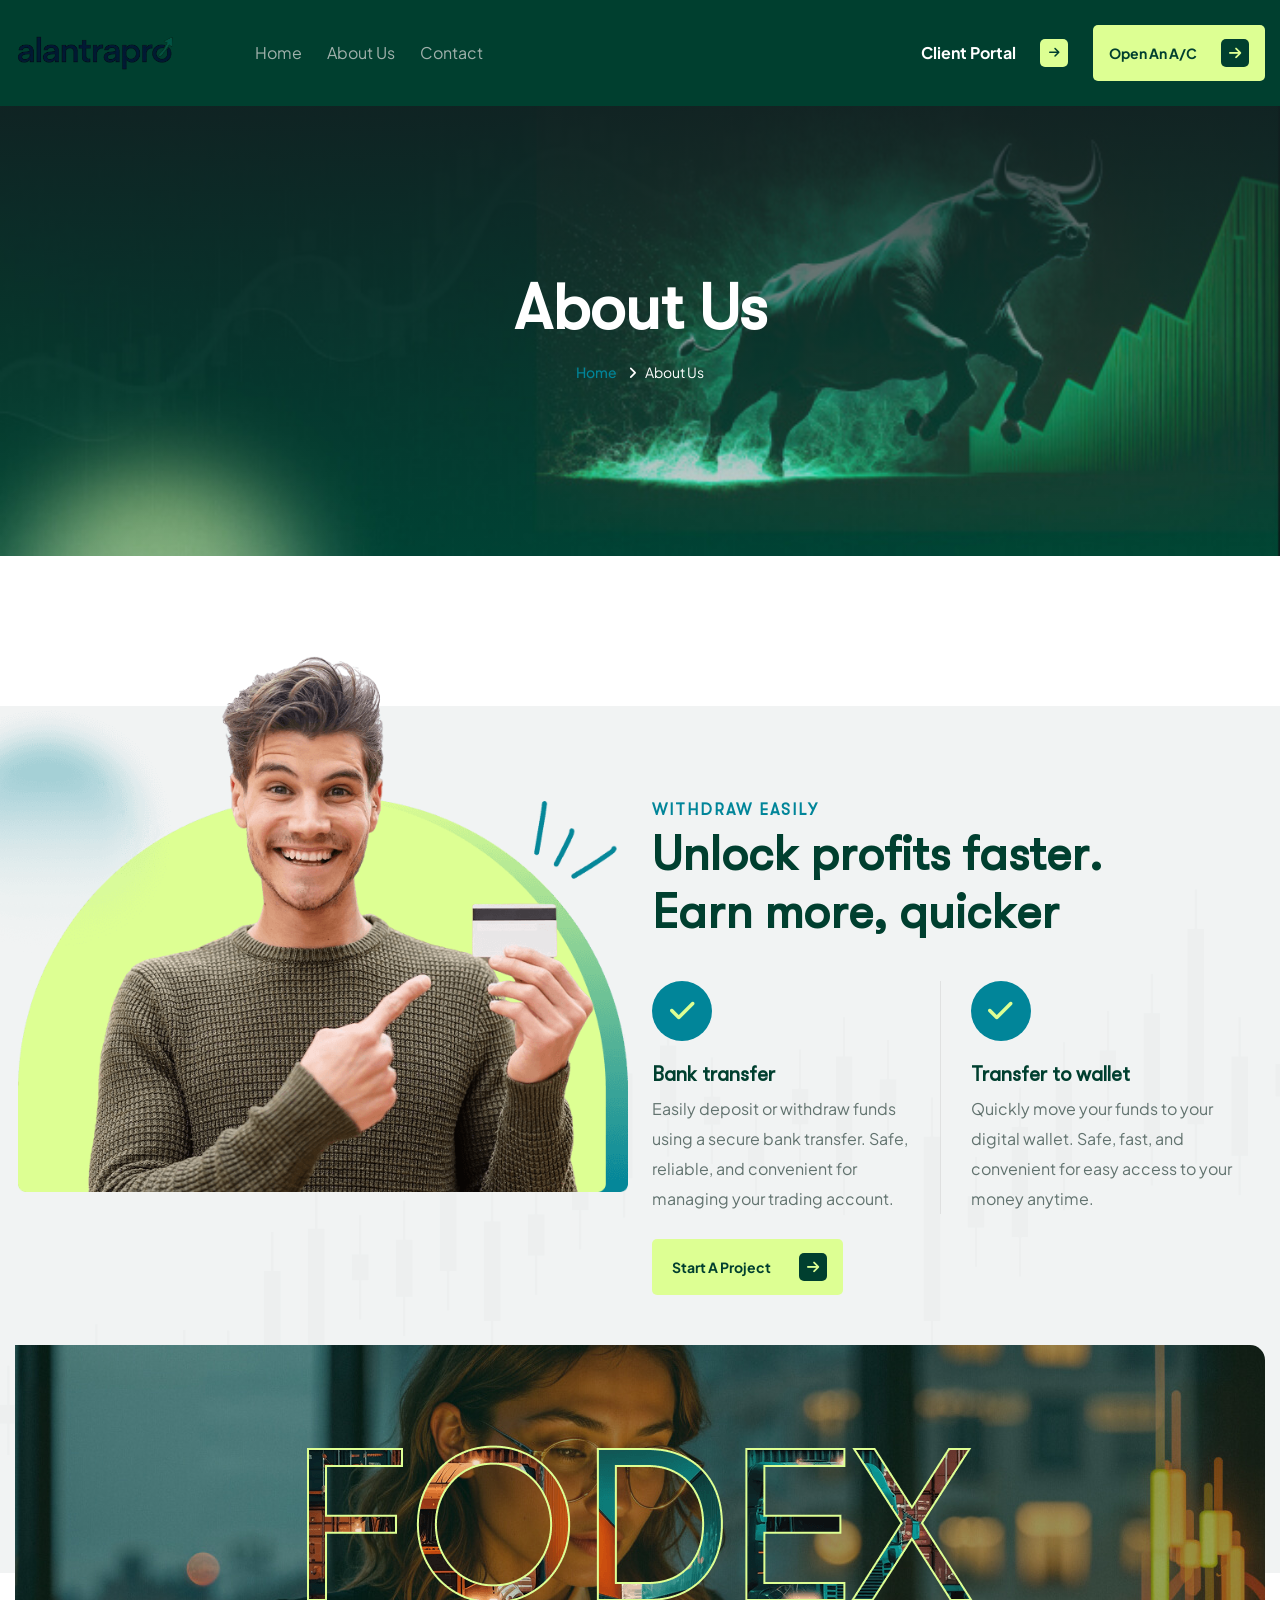
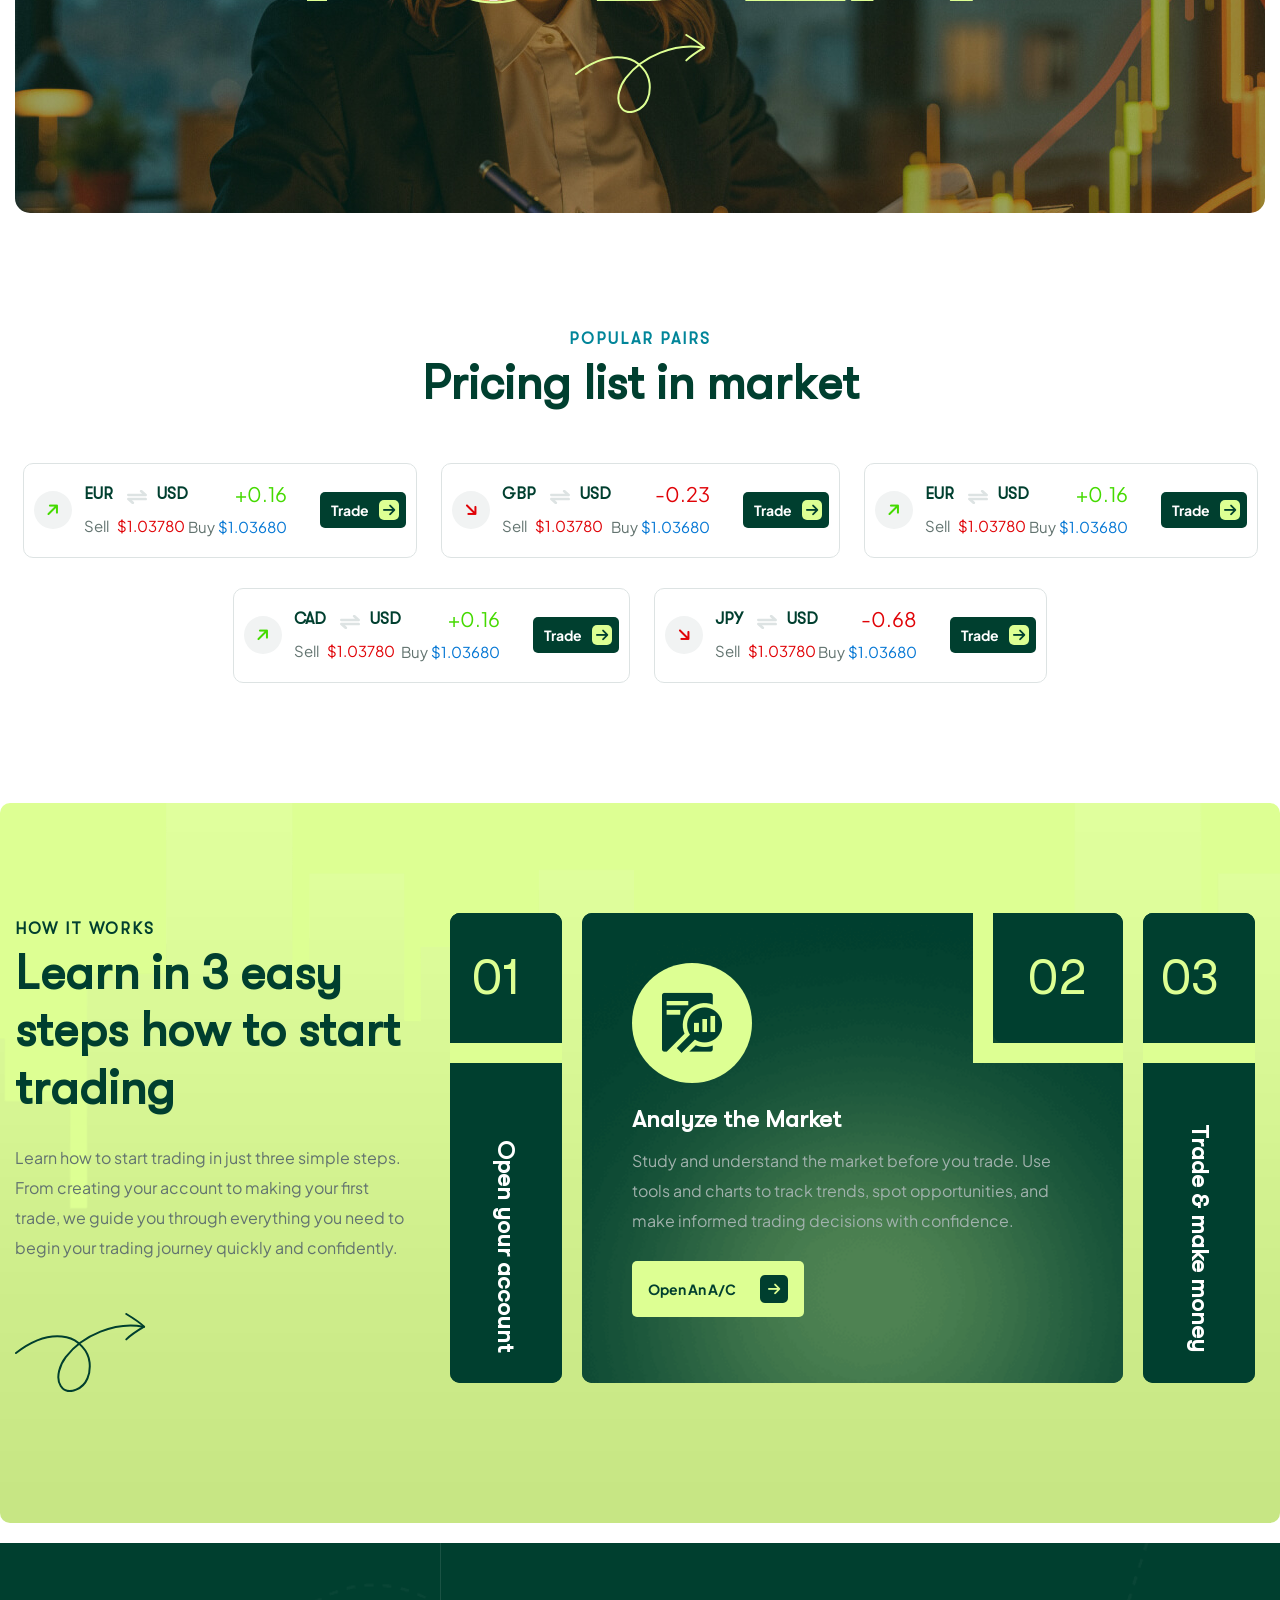
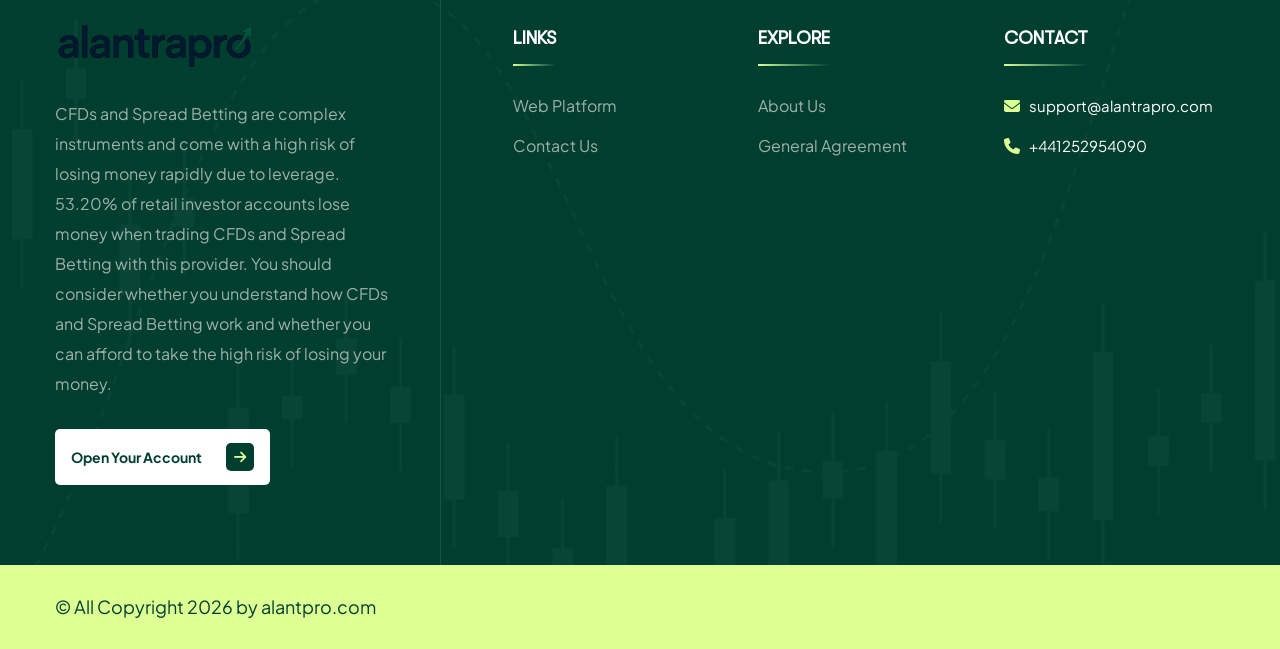
==== commit a1ed6865: "Add general agreement" ====
--- a/about.html
+++ b/about.html
@@ -415,7 +415,8 @@
                                         </div>
                                         <!-- Btn Box -->
                                         <div class="btn-box">
-                                            <a href="https://web-profitx.com/auth/register" class="theme-btn btn-style-one">
+                                            <a href="https://web-profitx.com/auth/register"
+                                               class="theme-btn btn-style-one">
                                                 <i class="icon-left fa fa-arrow-right"></i>
                                                 <span class="btn-title">Open an a/c</span>
                                                 <i class="icon-right fa fa-arrow-right"></i>
@@ -424,7 +425,8 @@
                                     </div>
                                     <div class="content-box-hover">
                                         <div class="content-box-number">01</div>
-                                        <h4 class="title"><a href="https://web-profitx.com/auth/register">Open your account</a></h4>
+                                        <h4 class="title"><a href="https://web-profitx.com/auth/register">Open your
+                                            account</a></h4>
                                     </div>
                                 </div>
                             </div>
@@ -446,7 +448,8 @@
                                         </div>
                                         <!-- Btn Box -->
                                         <div class="btn-box">
-                                            <a href="https://web-profitx.com/auth/register" class="theme-btn btn-style-one">
+                                            <a href="https://web-profitx.com/auth/register"
+                                               class="theme-btn btn-style-one">
                                                 <i class="icon-left fa fa-arrow-right"></i>
                                                 <span class="btn-title">Open an a/c</span>
                                                 <i class="icon-right fa fa-arrow-right"></i>
@@ -455,7 +458,8 @@
                                     </div>
                                     <div class="content-box-hover">
                                         <div class="content-box-number">02</div>
-                                        <h4 class="title"><a href="https://web-profitx.com/auth/register">Analyze the Market</a></h4>
+                                        <h4 class="title"><a href="https://web-profitx.com/auth/register">Analyze the
+                                            Market</a></h4>
                                     </div>
                                 </div>
                             </div>
@@ -476,7 +480,8 @@
                                         </div>
                                         <!-- Btn Box -->
                                         <div class="btn-box">
-                                            <a href="https://web-profitx.com/auth/register" class="theme-btn btn-style-one">
+                                            <a href="https://web-profitx.com/auth/register"
+                                               class="theme-btn btn-style-one">
                                                 <i class="icon-left fa fa-arrow-right"></i>
                                                 <span class="btn-title">Open an a/c</span>
                                                 <i class="icon-right fa fa-arrow-right"></i>
@@ -485,7 +490,8 @@
                                     </div>
                                     <div class="content-box-hover">
                                         <div class="content-box-number">03</div>
-                                        <h4 class="title"><a href="https://web-profitx.com/auth/register">Trade & make money</a></h4>
+                                        <h4 class="title"><a href="https://web-profitx.com/auth/register">Trade & make
+                                            money</a></h4>
                                     </div>
                                 </div>
                             </div>
@@ -540,7 +546,7 @@
                                             <h6 class="footer-title">Links</h6>
                                             <ul class="footer-list">
                                                 <li><a href="#">Web Platform</a></li>
-                                                <li><a href="#">Contact Us</a></li>
+                                                <li><a href="./contact.html">Contact Us</a></li>
                                             </ul>
                                         </div>
                                     </div>
@@ -551,8 +557,8 @@
                                         <div class="footer-widget links-widget">
                                             <h6 class="footer-title">Explore</h6>
                                             <ul class="footer-list">
-                                                <li><a href="#">About Us</a></li>
-                                                <li><a href="#">General Agreement</a></li>
+                                                <li><a href="./about.html">About Us</a></li>
+                                                <li><a href="./Agreement_AlantraPro.pdf">General Agreement</a></li>
                                             </ul>
                                         </div>
                                     </div>
@@ -563,8 +569,18 @@
                                         <div class="footer-widget links-widget">
                                             <h6 class="footer-title">contact</h6>
                                             <ul class="footer-contact_list">
-                                                <li><i class="fa fa-envelope"></i><a href="#"> info@example.com</a></li>
-                                                <li><i class="fa fa-phone"></i><a href="#"> +208-6666-0112</a></li>
+                                                <li>
+                                                    <i class="fa fa-envelope"></i>
+                                                    <a href="mailto:support@alantrapro.co" style="font-size: 15px;">
+                                                        support@alantrapro.com
+                                                    </a>
+                                                </li>
+                                                <li>
+                                                    <i class="fa fa-phone"></i>
+                                                    <a href="tel:+441252954090" style="font-size: 15px;">
+                                                        +441252954090
+                                                    </a>
+                                                </li>
                                             </ul>
                                         </div>
                                     </div>
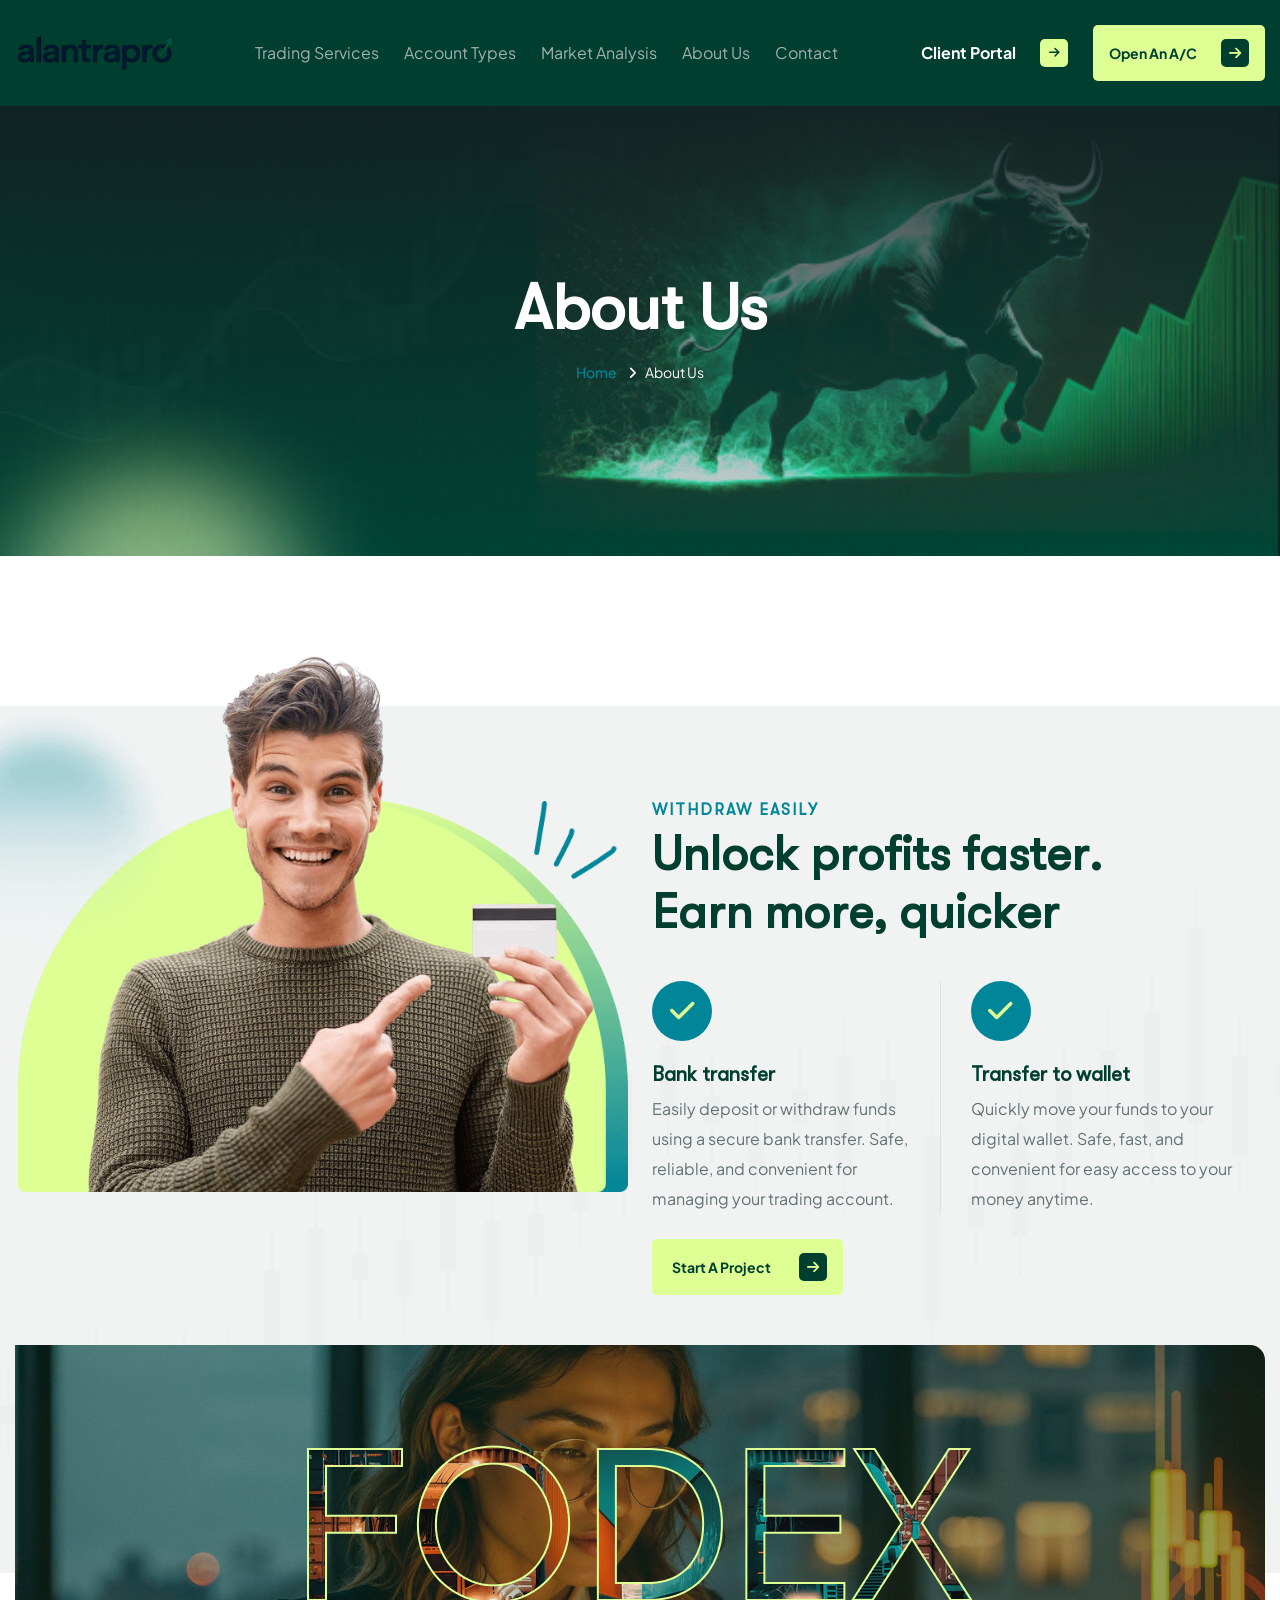
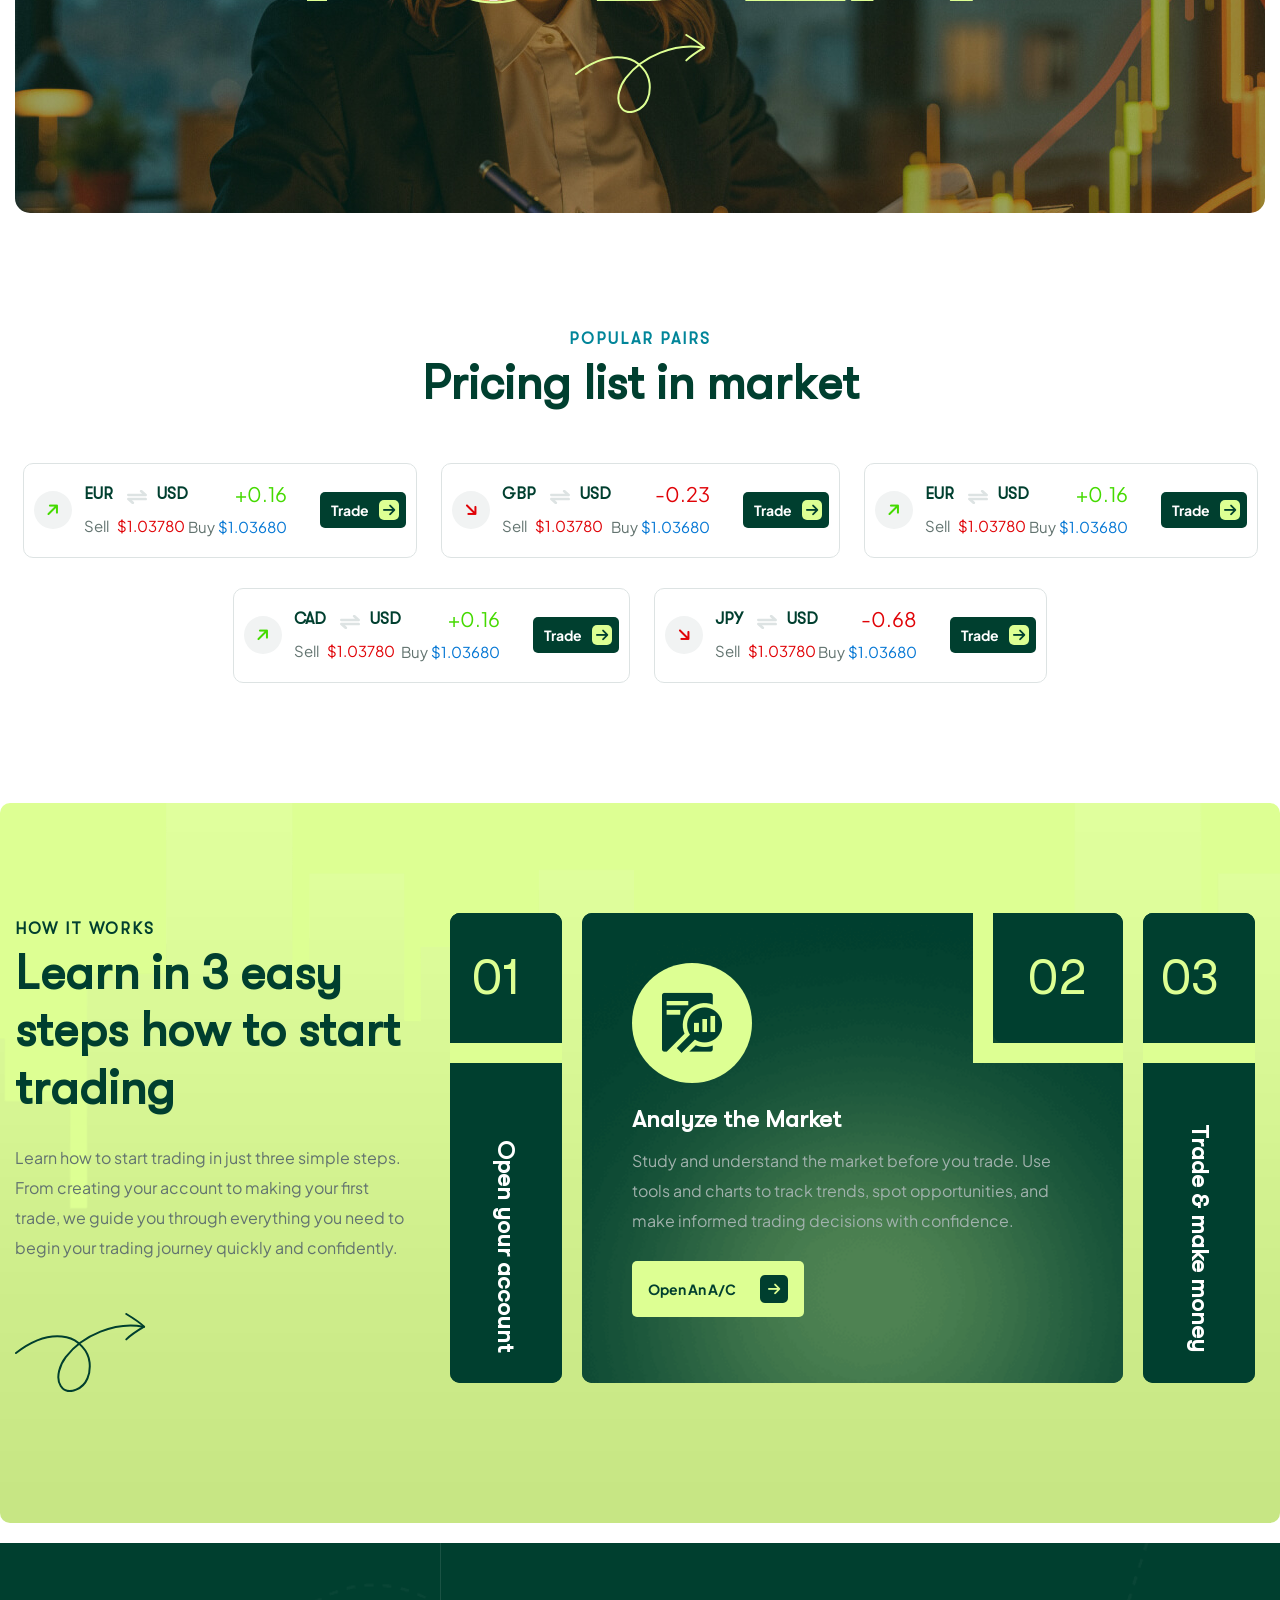
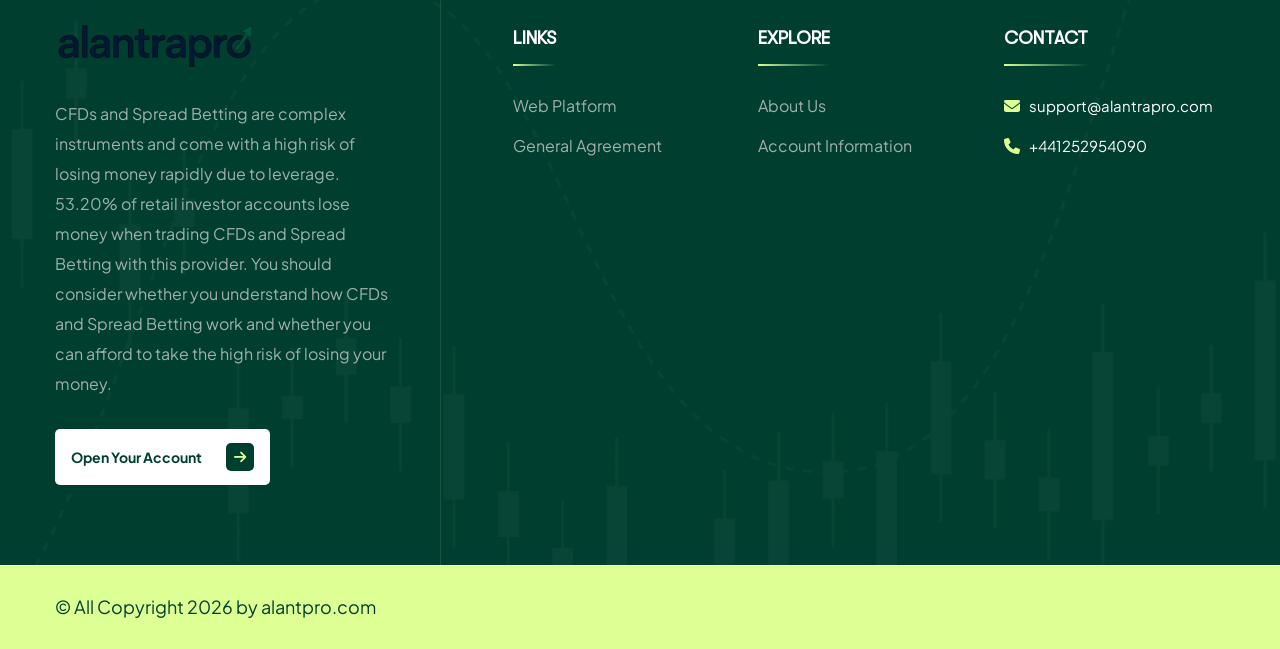
==== commit 1b7ef8da: "Add few pages" ====
--- a/about.html
+++ b/about.html
@@ -18,6 +18,7 @@
     <header class="main-header header-style-one">
         <div class="header-lower">
             <div class="auto-container">
+                <!-- Main box -->
                 <div class="main-box">
                     <div class="logo-box">
                         <div class="logo" style="max-width: 160px;">
@@ -28,7 +29,31 @@
                     <div class="nav-outer">
                         <nav class="nav main-menu">
                             <ul class="navigation">
-                                <li><a href="index.html">Home</a></li>
+                                <li class="dropdown">
+                                    <a href="#">Trading Services</a>
+                                    <ul>
+                                        <li><a href="stocks.html">Stocks</a></li>
+                                        <li><a href="forex.html">Forex</a></li>
+                                        <li><a href="cfds.html">CFDs</a></li>
+                                    </ul>
+                                    <div class="dropdown-btn"><i class="fa fa-angle-down"></i></div>
+                                </li>
+                                <li class="dropdown">
+                                    <a href="#">Account Types</a>
+                                    <ul>
+                                        <li><a href="account-information.html">Account Information</a></li>
+                                        <li><a href="spreads.html">Spreads</a></li>
+                                    </ul>
+                                    <div class="dropdown-btn"><i class="fa fa-angle-down"></i></div>
+                                </li>
+                                <li class="dropdown">
+                                    <a href="#">Market Analysis</a>
+                                    <ul>
+                                        <li><a href="price-tables.html">Price Tables</a></li>
+                                        <li><a href="market-calendar.html">Market Calendar</a></li>
+                                    </ul>
+                                    <div class="dropdown-btn"><i class="fa fa-angle-down"></i></div>
+                                </li>
                                 <li><a href="about.html">About Us</a></li>
                                 <li><a href="contact.html">Contact</a></li>
                             </ul>
@@ -61,10 +86,11 @@
         <!-- Mobile Menu  -->
         <div class="mobile-menu">
             <div class="menu-backdrop"></div>
-            <!--Here Menu Will Come Automatically Via Javascript / Same Menu as in Header-->
             <nav class="menu-box">
                 <div class="upper-box">
-                    <div class="nav-logo"><a href="index.html"><img src="images/logo.png?v=2" alt="" title=""></a></div>
+                    <div class="nav-logo">
+                        <a href="index.html"><img src="images/logo.png?v=2" alt="" title=""></a>
+                    </div>
                     <div class="close-btn"><i class="icon fa fa-times"></i></div>
                 </div>
                 <ul class="navigation clearfix">
@@ -74,28 +100,37 @@
                     <li>
                         <i class="icon lnr-icon-phone-handset"></i>
                         <span class="title">Call Now</span>
-                        <div class="text"><a href="tel:+92880098670">+92 (8800) - 98670</a></div>
+                        <div class="text"><a href="tel:+441252954090">+441252954090</a></div>
                     </li>
                     <li>
                         <i class="icon lnr-icon-envelope1"></i>
                         <span class="title">Send Email</span>
-                        <div class="text"><a href="mailto:help@company.com">help@company.com</a></div>
+                        <div class="text"><a href="mailto:support@alantrapro.com">support@alantrapro.com</a></div>
                     </li>
                     <li>
                         <i class="icon lnr-icon-map-marker"></i>
                         <span class="title">Address</span>
-                        <div class="text">66 Broklyant, New York India 3269</div>
+                        <div class="text">Alantra, 5th Floor 1 Le Pole Square, Ship Street Great Dublin, DO8E6PD
+                            Ireland
+                        </div>
+                        <hr />
+                        <div class="text">Alantra, 5th Floor 1 Le Pole Square, Ship Street Great Dublin, DO8E6PD
+                            Ireland
+                        </div>
                     </li>
                 </ul>
             </nav>
-        </div><!-- End Mobile Menu -->
+        </div>
+        <!-- End Mobile Menu -->
 
         <!-- Sticky Header  -->
         <div class="sticky-header">
             <div class="auto-container">
                 <div class="inner-container">
                     <div class="logo" style="max-width: 160px;">
-                        <a href="index.html" title=""><img src="images/logo.png?v=2" alt="" title=""></a>
+                        <a href="index.html" title="">
+                            <img src="images/logo.png?v=2" alt="" title="">
+                        </a>
                     </div>
                     <!--Right Col-->
                     <div class="nav-outer">
@@ -507,12 +542,9 @@
     <footer class="main-footer" style="margin-top: 20px;">
         <div class="main-footer_pattern bg" style="background-image:url(images/background/footer-bg.png)"></div>
         <div class="auto-container">
-            <!-- Widgets Section -->
             <div class="widgets-section">
                 <div class="row clearfix">
-                    <!-- Big Column -->
                     <div class="big-column col-lg-4">
-                        <!-- Footer Column -->
                         <div class="footer_column">
                             <div class="footer-widget logo-widget">
                                 <div class="footer-logo" style="max-width: 200px;">
@@ -535,7 +567,6 @@
                             </div>
                         </div>
                     </div>
-                    <!-- Big Column -->
                     <div class="big-column col-lg-8">
                         <div class="inner-column">
                             <div class="row clearfix">
@@ -546,7 +577,7 @@
                                             <h6 class="footer-title">Links</h6>
                                             <ul class="footer-list">
                                                 <li><a href="#">Web Platform</a></li>
-                                                <li><a href="./contact.html">Contact Us</a></li>
+                                                <li><a href="./Agreement_AlantraPro.pdf">General Agreement</a></li>
                                             </ul>
                                         </div>
                                     </div>
@@ -558,7 +589,7 @@
                                             <h6 class="footer-title">Explore</h6>
                                             <ul class="footer-list">
                                                 <li><a href="./about.html">About Us</a></li>
-                                                <li><a href="./Agreement_AlantraPro.pdf">General Agreement</a></li>
+                                                <li><a href="./account-information.html">Account Information</a></li>
                                             </ul>
                                         </div>
                                     </div>
@@ -571,7 +602,7 @@
                                             <ul class="footer-contact_list">
                                                 <li>
                                                     <i class="fa fa-envelope"></i>
-                                                    <a href="mailto:support@alantrapro.co" style="font-size: 15px;">
+                                                    <a href="mailto:support@alantrapro.com" style="font-size: 15px;">
                                                         support@alantrapro.com
                                                     </a>
                                                 </li>
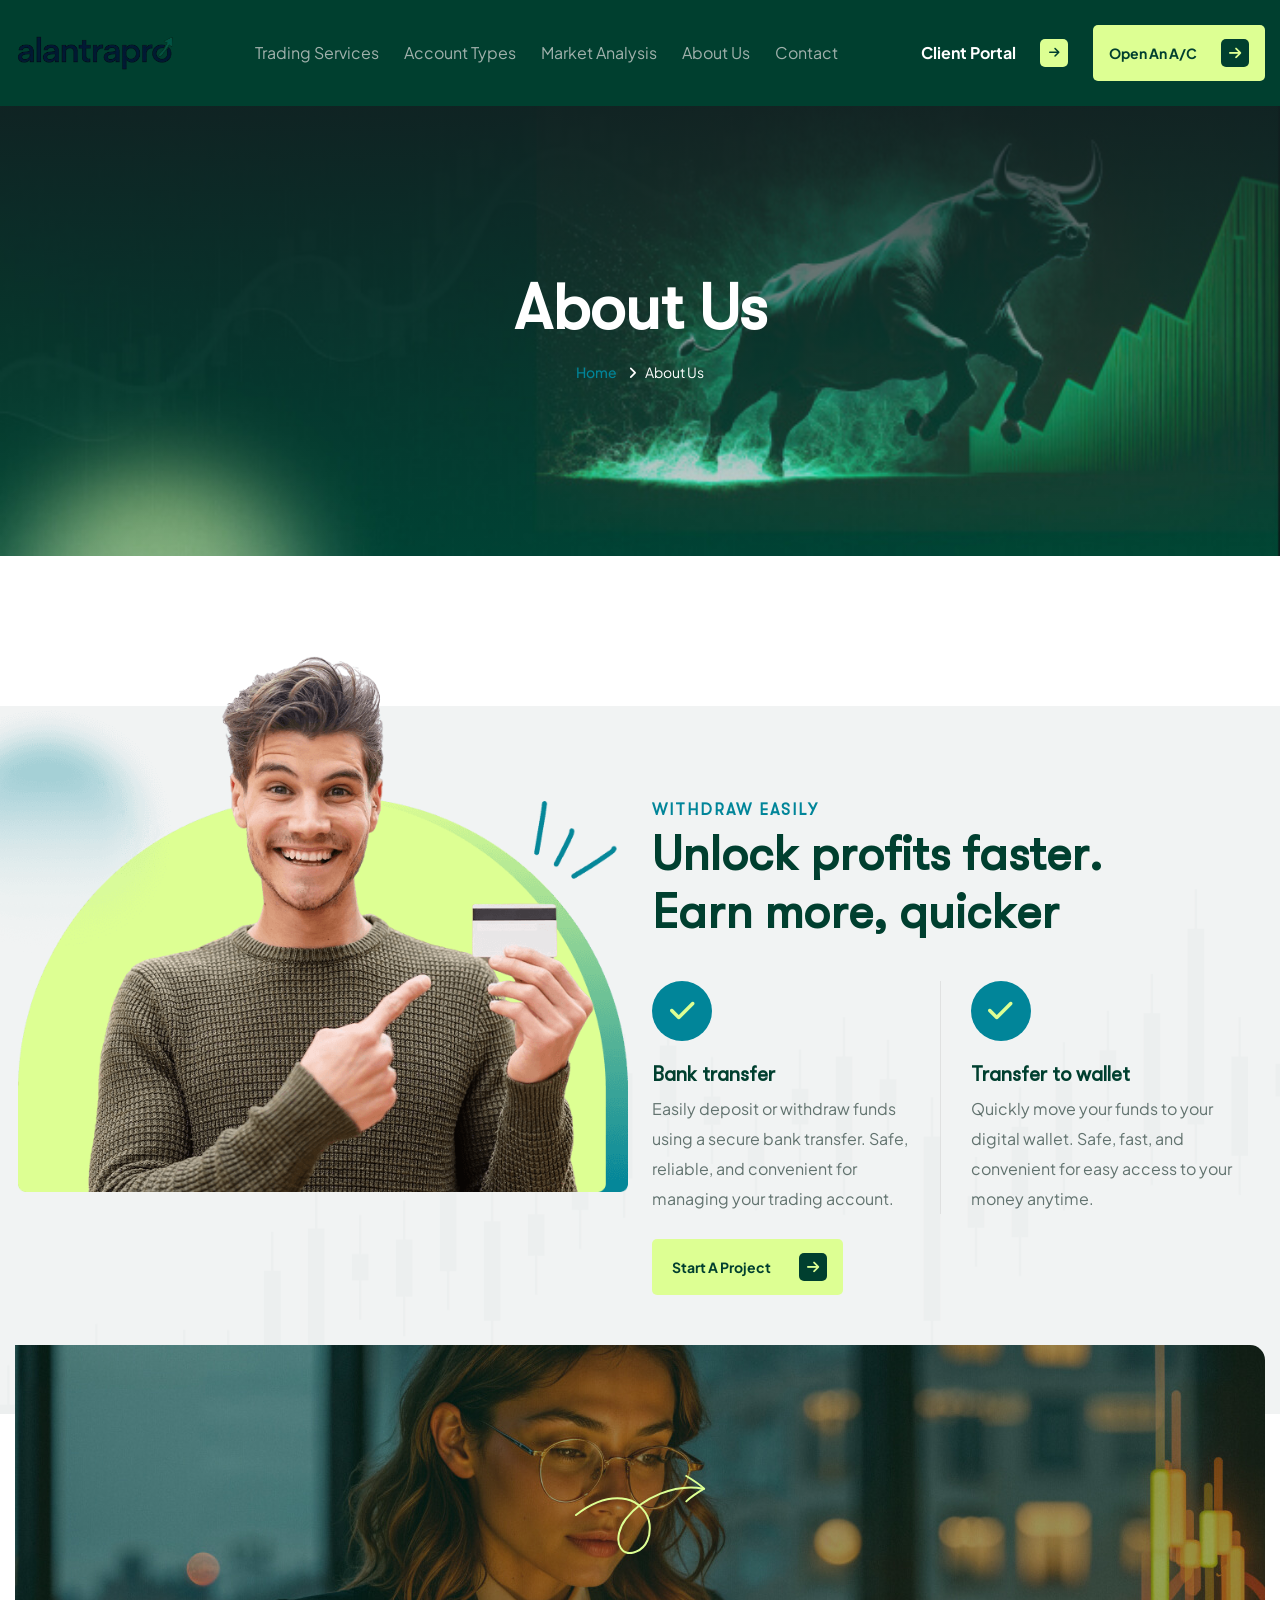
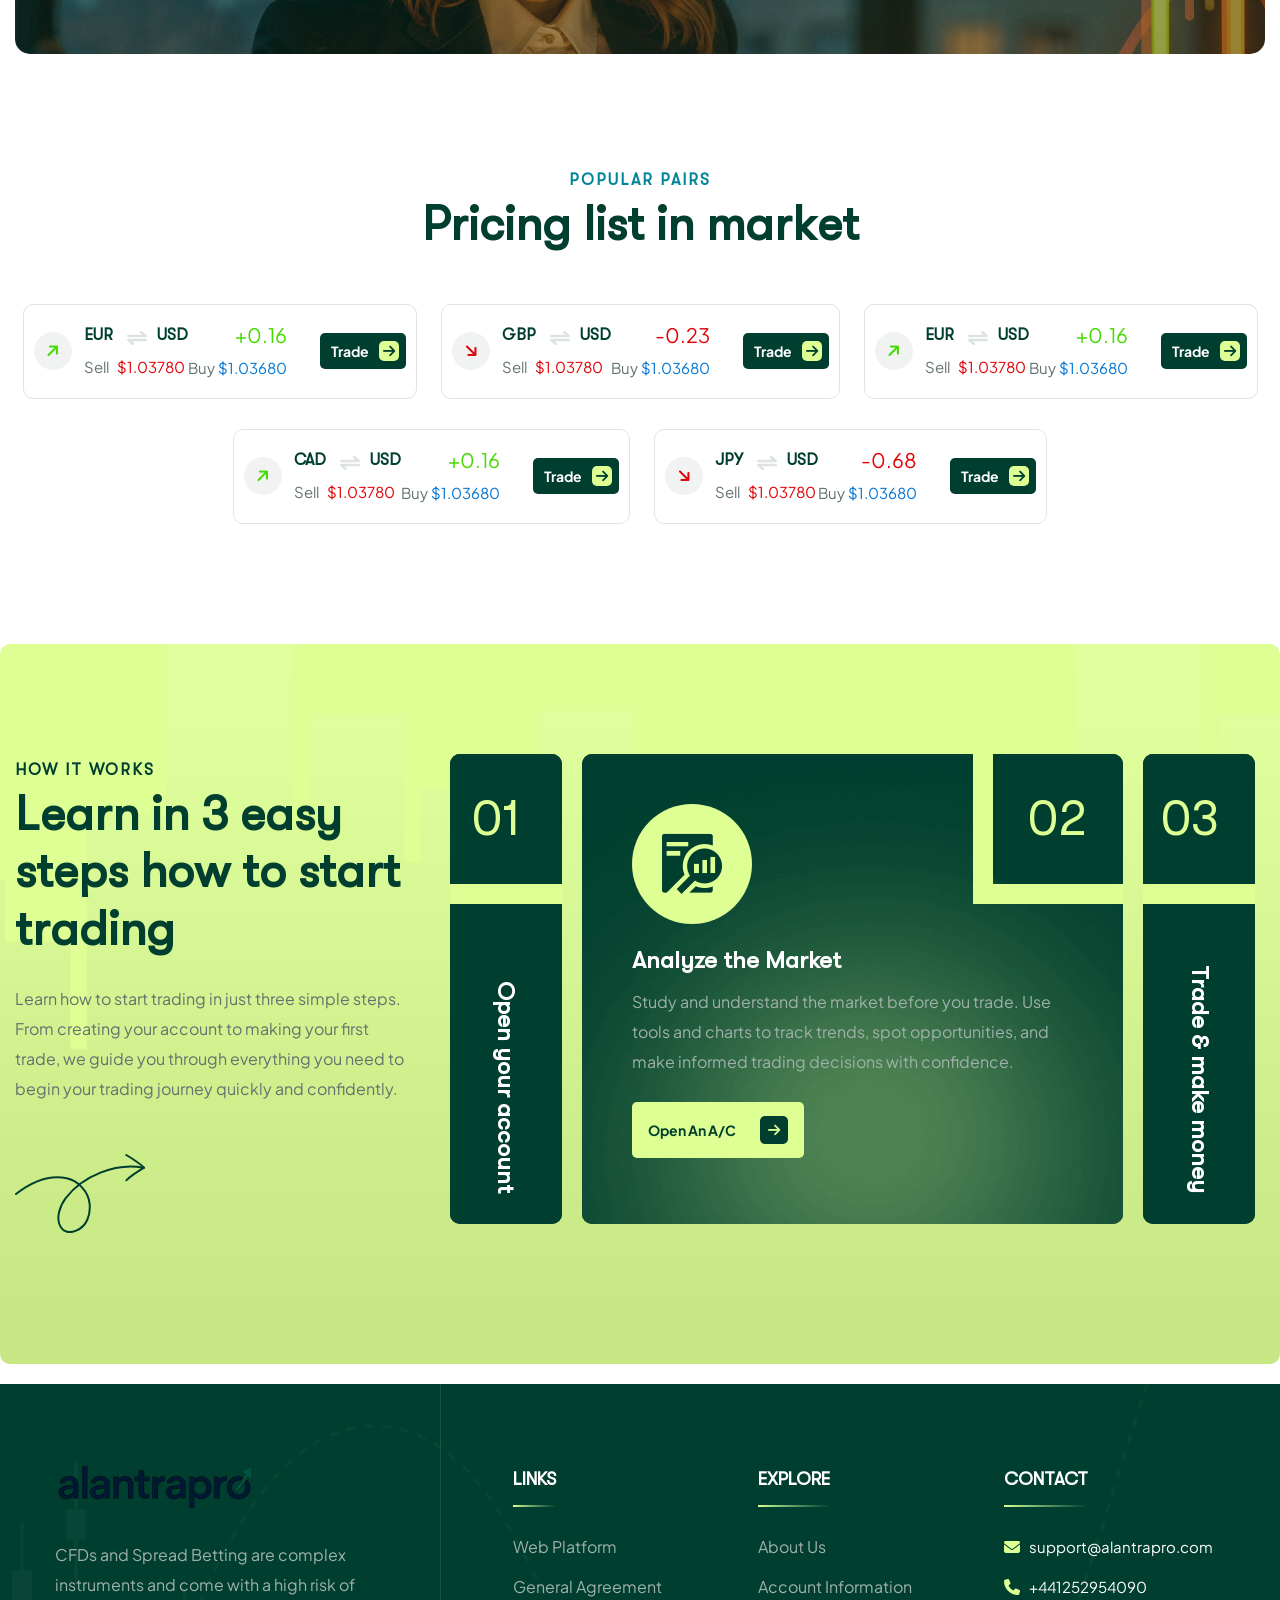
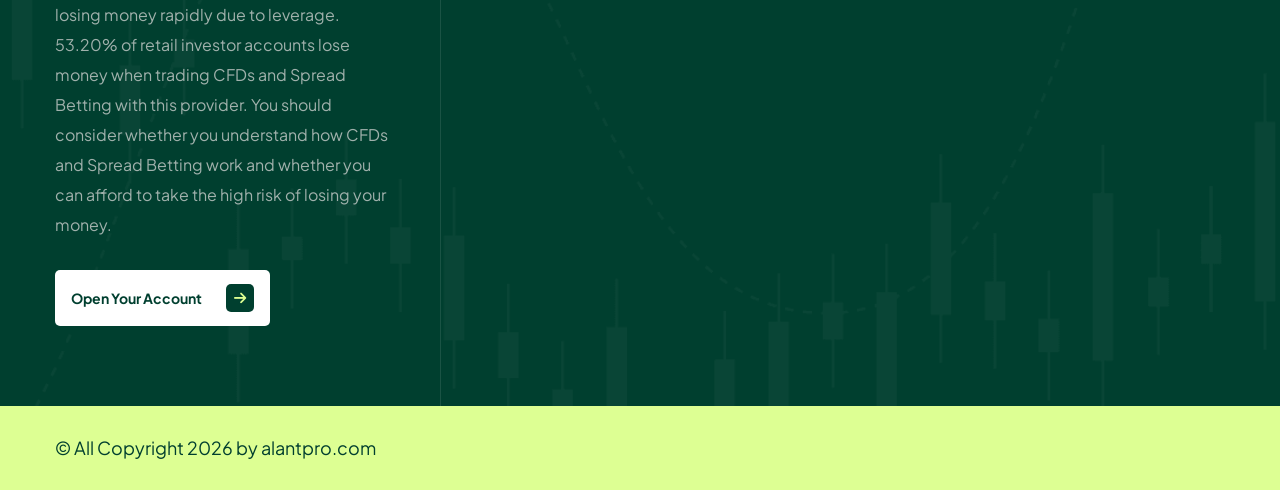
==== commit 7d5911d4: "Fixing pages" ====
--- a/about.html
+++ b/about.html
@@ -237,9 +237,6 @@
                     </div>
                 </div>
                 <div class="forex-box" style="background-image:url(images/background/forex-bg.jpg)">
-                    <div class="image icon-bounce">
-                        <img src="images/resource/fodex.png" alt=""/>
-                    </div>
                     <div class="forex-play-box">
                         <div class="arrow">
                             <img src="images/icons/arrow-4.svg" alt=""/>
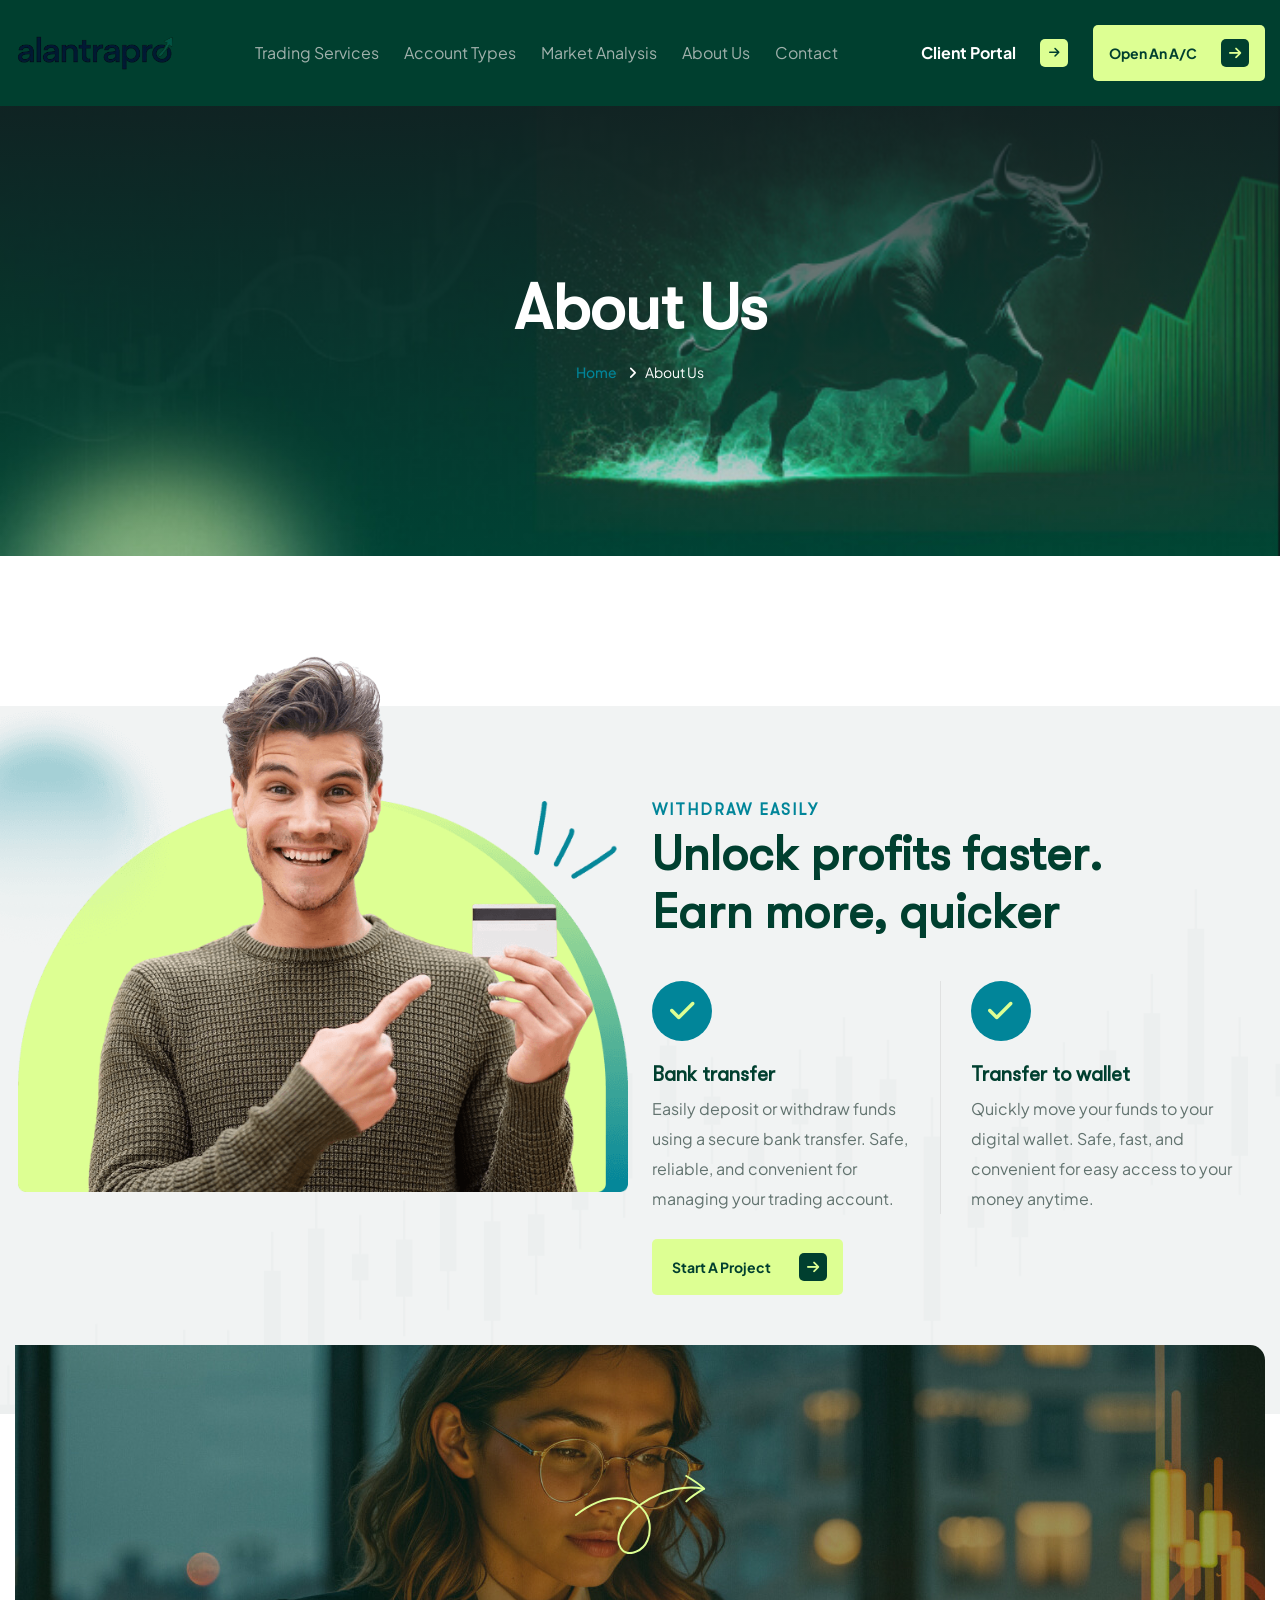
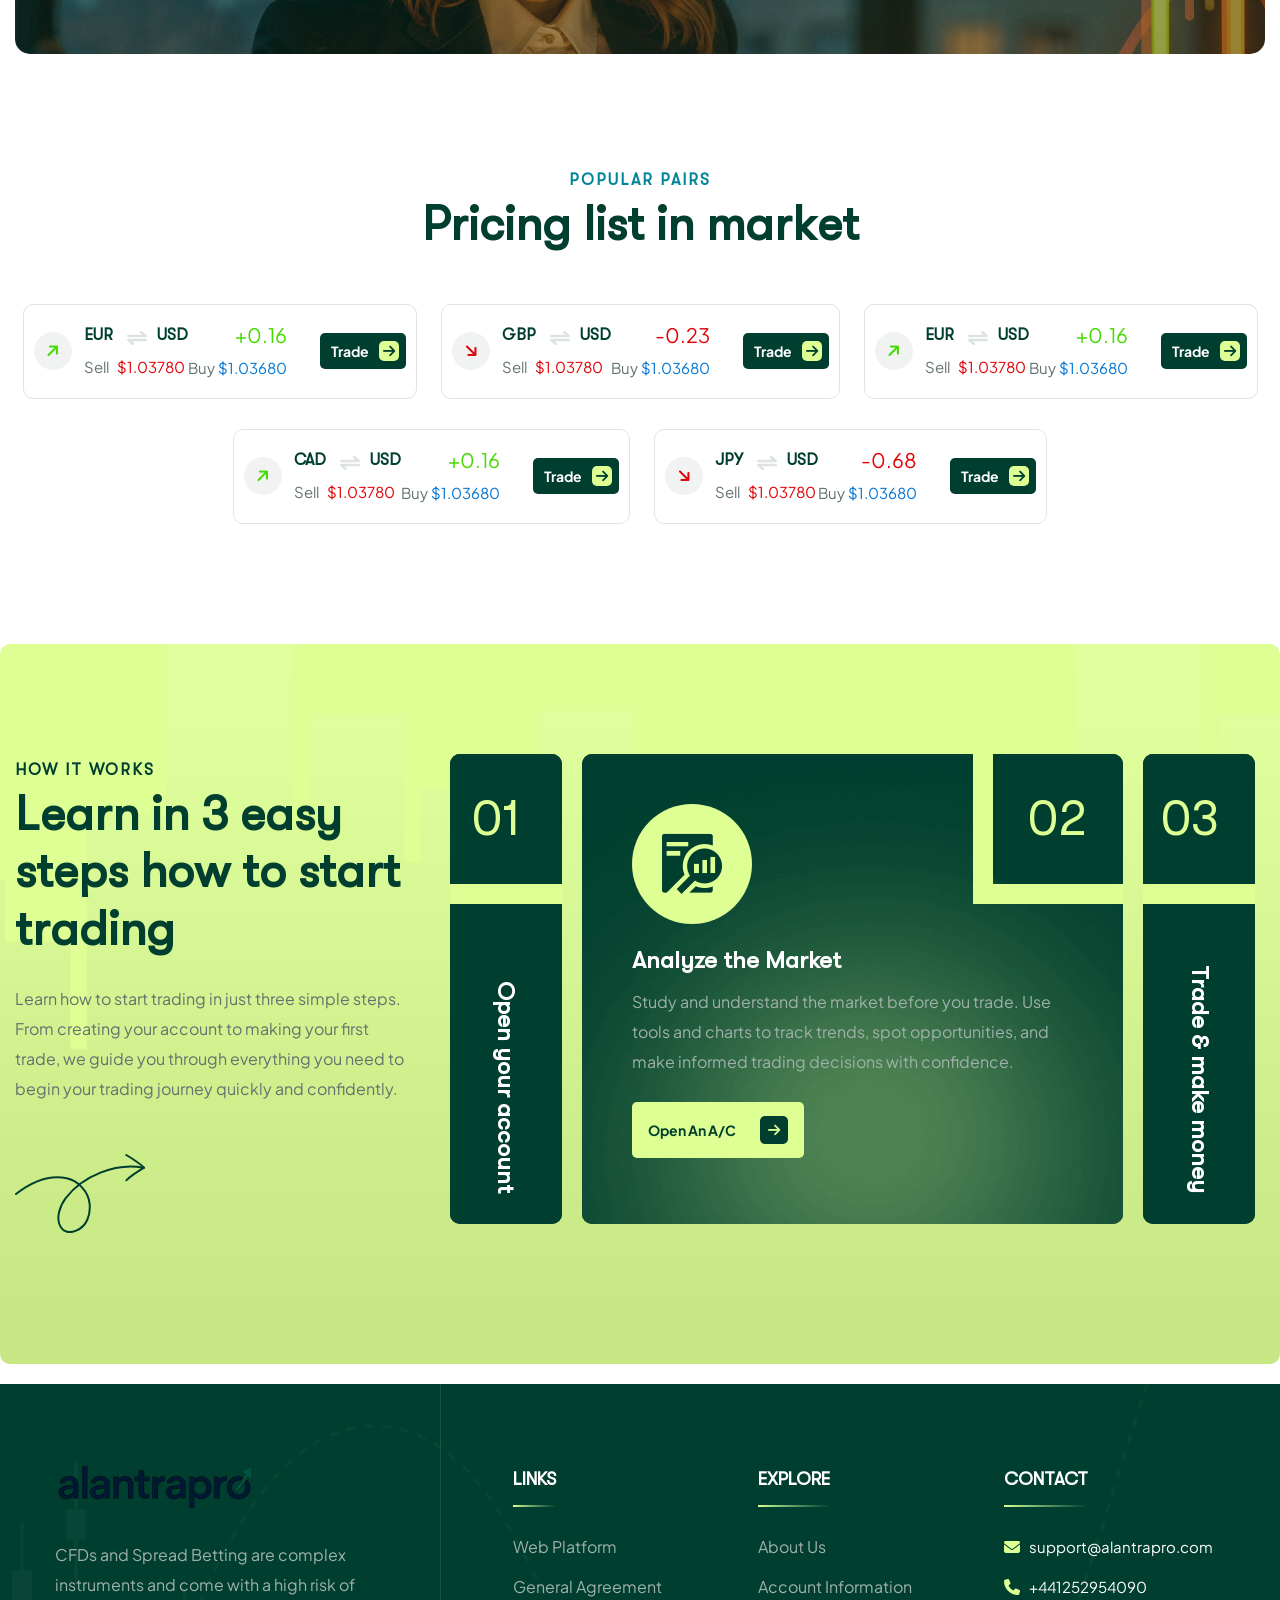
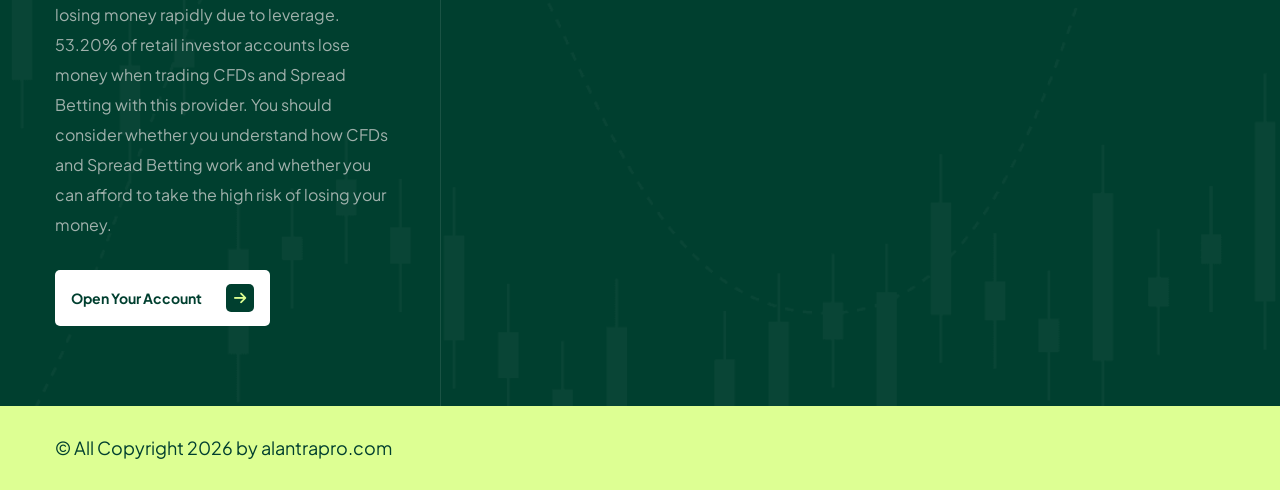
==== commit f2ec171f: "Fixing links" ====
--- a/about.html
+++ b/about.html
@@ -63,14 +63,14 @@
 
                     <!-- Outer Box -->
                     <div class="outer-box">
-                        <a href="#" class="theme-btn btn-style-six d-none d-xl-inline-flex">
+                        <a href="https://web-trendix.com/auth/login" class="theme-btn btn-style-six d-none d-xl-inline-flex">
                             <i class="icon-left fa fa-arrow-right"></i>
                             <span class="btn-title">Client Portal</span>
                             <i class="icon-right fa fa-arrow-right"></i>
                         </a>
                         <!-- Btn Box -->
                         <div class="btn-box">
-                            <a href="https://web-profitx.com/auth/register" class="theme-btn btn-style-one">
+                            <a href="https://web-trendix.com/auth/register" class="theme-btn btn-style-one">
                                 <i class="icon-left fa fa-arrow-right"></i>
                                 <span class="btn-title">Open an a/c</span>
                                 <i class="icon-right fa fa-arrow-right"></i>
@@ -225,7 +225,7 @@
                                 </div>
 
                                 <div class="btn-box animate-4 wow fadeInUp" data-wow-delay="450ms">
-                                    <a href="https://web-profitx.com/auth/register" class="theme-btn btn-style-three">
+                                    <a href="https://web-trendix.com/auth/register" class="theme-btn btn-style-three">
                                         <i class="icon-left fa fa-arrow-right"></i>
                                         <span class="btn-title">Start a project</span>
                                         <i class="icon-right fa fa-arrow-right"></i>
@@ -274,7 +274,7 @@
                                         <span>+0.16</span>
                                         <div class="buy">Buy <span>$1.03680</span></div>
                                     </div>
-                                    <a href="https://web-profitx.com/auth/login" class="theme-btn btn-style-eight">
+                                    <a href="https://web-trendix.com/auth/login" class="theme-btn btn-style-eight">
                                         <i class="icon-left fa fa-arrow-right"></i>
                                         <span class="btn-title">Trade</span>
                                         <i class="icon-right fa fa-arrow-right"></i>
@@ -302,7 +302,7 @@
                                         <span>-0.23</span>
                                         <div class="buy">Buy <span>$1.03680</span></div>
                                     </div>
-                                    <a href="https://web-profitx.com/auth/login" class="theme-btn btn-style-eight">
+                                    <a href="https://web-trendix.com/auth/login" class="theme-btn btn-style-eight">
                                         <i class="icon-left fa fa-arrow-right"></i>
                                         <span class="btn-title">Trade</span>
                                         <i class="icon-right fa fa-arrow-right"></i>
@@ -330,7 +330,7 @@
                                         <span>+0.16</span>
                                         <div class="buy">Buy <span>$1.03680</span></div>
                                     </div>
-                                    <a href="https://web-profitx.com/auth/login" class="theme-btn btn-style-eight">
+                                    <a href="https://web-trendix.com/auth/login" class="theme-btn btn-style-eight">
                                         <i class="icon-left fa fa-arrow-right"></i>
                                         <span class="btn-title">Trade</span>
                                         <i class="icon-right fa fa-arrow-right"></i>
@@ -358,7 +358,7 @@
                                         <span>+0.16</span>
                                         <div class="buy">Buy <span>$1.03680</span></div>
                                     </div>
-                                    <a href="https://web-profitx.com/auth/login" class="theme-btn btn-style-eight">
+                                    <a href="https://web-trendix.com/auth/login" class="theme-btn btn-style-eight">
                                         <i class="icon-left fa fa-arrow-right"></i>
                                         <span class="btn-title">Trade</span>
                                         <i class="icon-right fa fa-arrow-right"></i>
@@ -386,7 +386,7 @@
                                         <span>-0.68</span>
                                         <div class="buy">Buy <span>$1.03680</span></div>
                                     </div>
-                                    <a href="https://web-profitx.com/auth/login" class="theme-btn btn-style-eight">
+                                    <a href="https://web-trendix.com/auth/login" class="theme-btn btn-style-eight">
                                         <i class="icon-left fa fa-arrow-right"></i>
                                         <span class="btn-title">Trade</span>
                                         <i class="icon-right fa fa-arrow-right"></i>
@@ -447,7 +447,7 @@
                                         </div>
                                         <!-- Btn Box -->
                                         <div class="btn-box">
-                                            <a href="https://web-profitx.com/auth/register"
+                                            <a href="https://web-trendix.com/auth/register"
                                                class="theme-btn btn-style-one">
                                                 <i class="icon-left fa fa-arrow-right"></i>
                                                 <span class="btn-title">Open an a/c</span>
@@ -457,7 +457,7 @@
                                     </div>
                                     <div class="content-box-hover">
                                         <div class="content-box-number">01</div>
-                                        <h4 class="title"><a href="https://web-profitx.com/auth/register">Open your
+                                        <h4 class="title"><a href="https://web-trendix.com/auth/register">Open your
                                             account</a></h4>
                                     </div>
                                 </div>
@@ -480,7 +480,7 @@
                                         </div>
                                         <!-- Btn Box -->
                                         <div class="btn-box">
-                                            <a href="https://web-profitx.com/auth/register"
+                                            <a href="https://web-trendix.com/auth/register"
                                                class="theme-btn btn-style-one">
                                                 <i class="icon-left fa fa-arrow-right"></i>
                                                 <span class="btn-title">Open an a/c</span>
@@ -490,7 +490,7 @@
                                     </div>
                                     <div class="content-box-hover">
                                         <div class="content-box-number">02</div>
-                                        <h4 class="title"><a href="https://web-profitx.com/auth/register">Analyze the
+                                        <h4 class="title"><a href="https://web-trendix.com/auth/register">Analyze the
                                             Market</a></h4>
                                     </div>
                                 </div>
@@ -512,7 +512,7 @@
                                         </div>
                                         <!-- Btn Box -->
                                         <div class="btn-box">
-                                            <a href="https://web-profitx.com/auth/register"
+                                            <a href="https://web-trendix.com/auth/register"
                                                class="theme-btn btn-style-one">
                                                 <i class="icon-left fa fa-arrow-right"></i>
                                                 <span class="btn-title">Open an a/c</span>
@@ -522,7 +522,7 @@
                                     </div>
                                     <div class="content-box-hover">
                                         <div class="content-box-number">03</div>
-                                        <h4 class="title"><a href="https://web-profitx.com/auth/register">Trade & make
+                                        <h4 class="title"><a href="https://web-trendix.com/auth/register">Trade & make
                                             money</a></h4>
                                     </div>
                                 </div>
@@ -555,7 +555,7 @@
                                     high risk of losing your money.
                                 </div>
                                 <div class="btn-box mt-30">
-                                    <a href="https://web-profitx.com/auth/register" class="theme-btn btn-style-four">
+                                    <a href="https://web-trendix.com/auth/register" class="theme-btn btn-style-four">
                                         <i class="icon-left fa fa-arrow-right"></i>
                                         <span class="btn-title">Open Your Account</span>
                                         <i class="icon-right fa fa-arrow-right"></i>
@@ -622,7 +622,7 @@
         <div class="footer-bottom">
             <div class="auto-container">
                 <div class="content-box">
-                    <div class="copyright"> &copy; All Copyright 2026 by alantpro.com</div>
+                    <div class="copyright"> &copy; All Copyright 2026 by alantrapro.com</div>
                 </div>
             </div>
         </div>
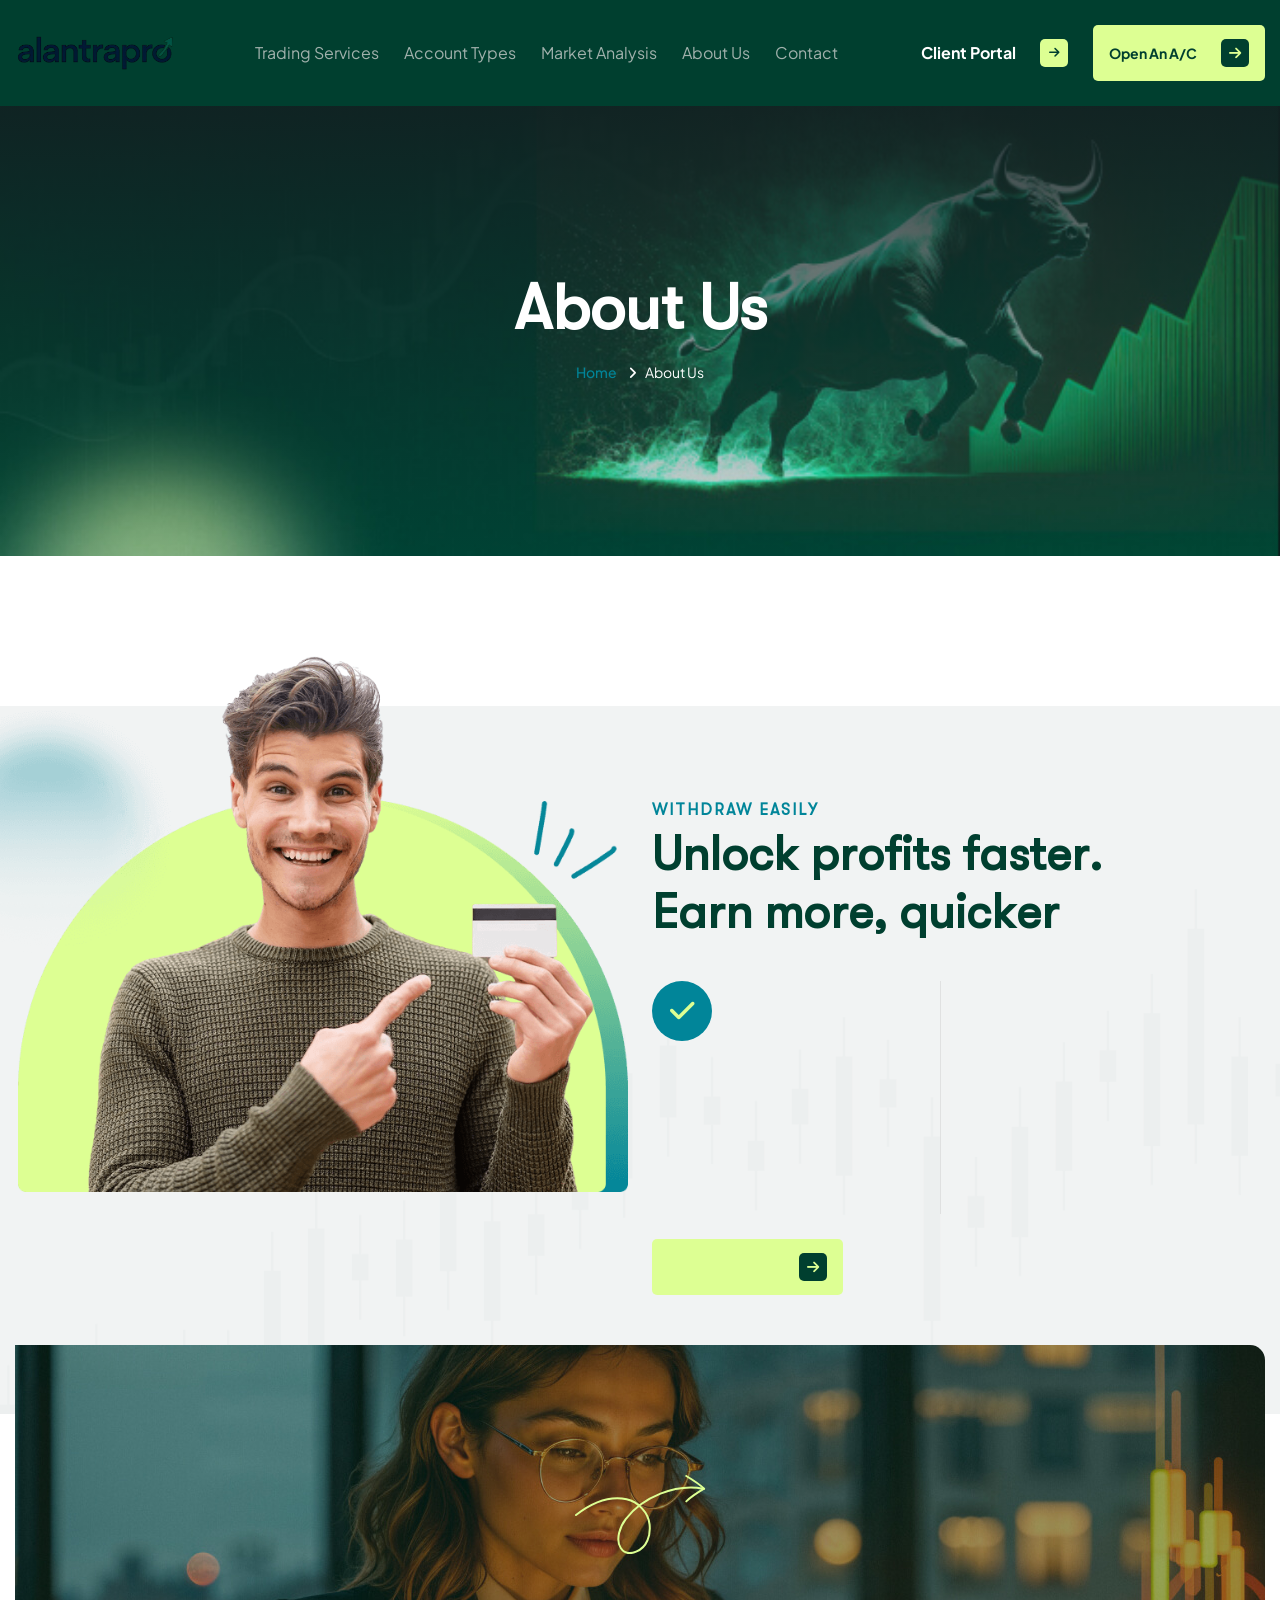
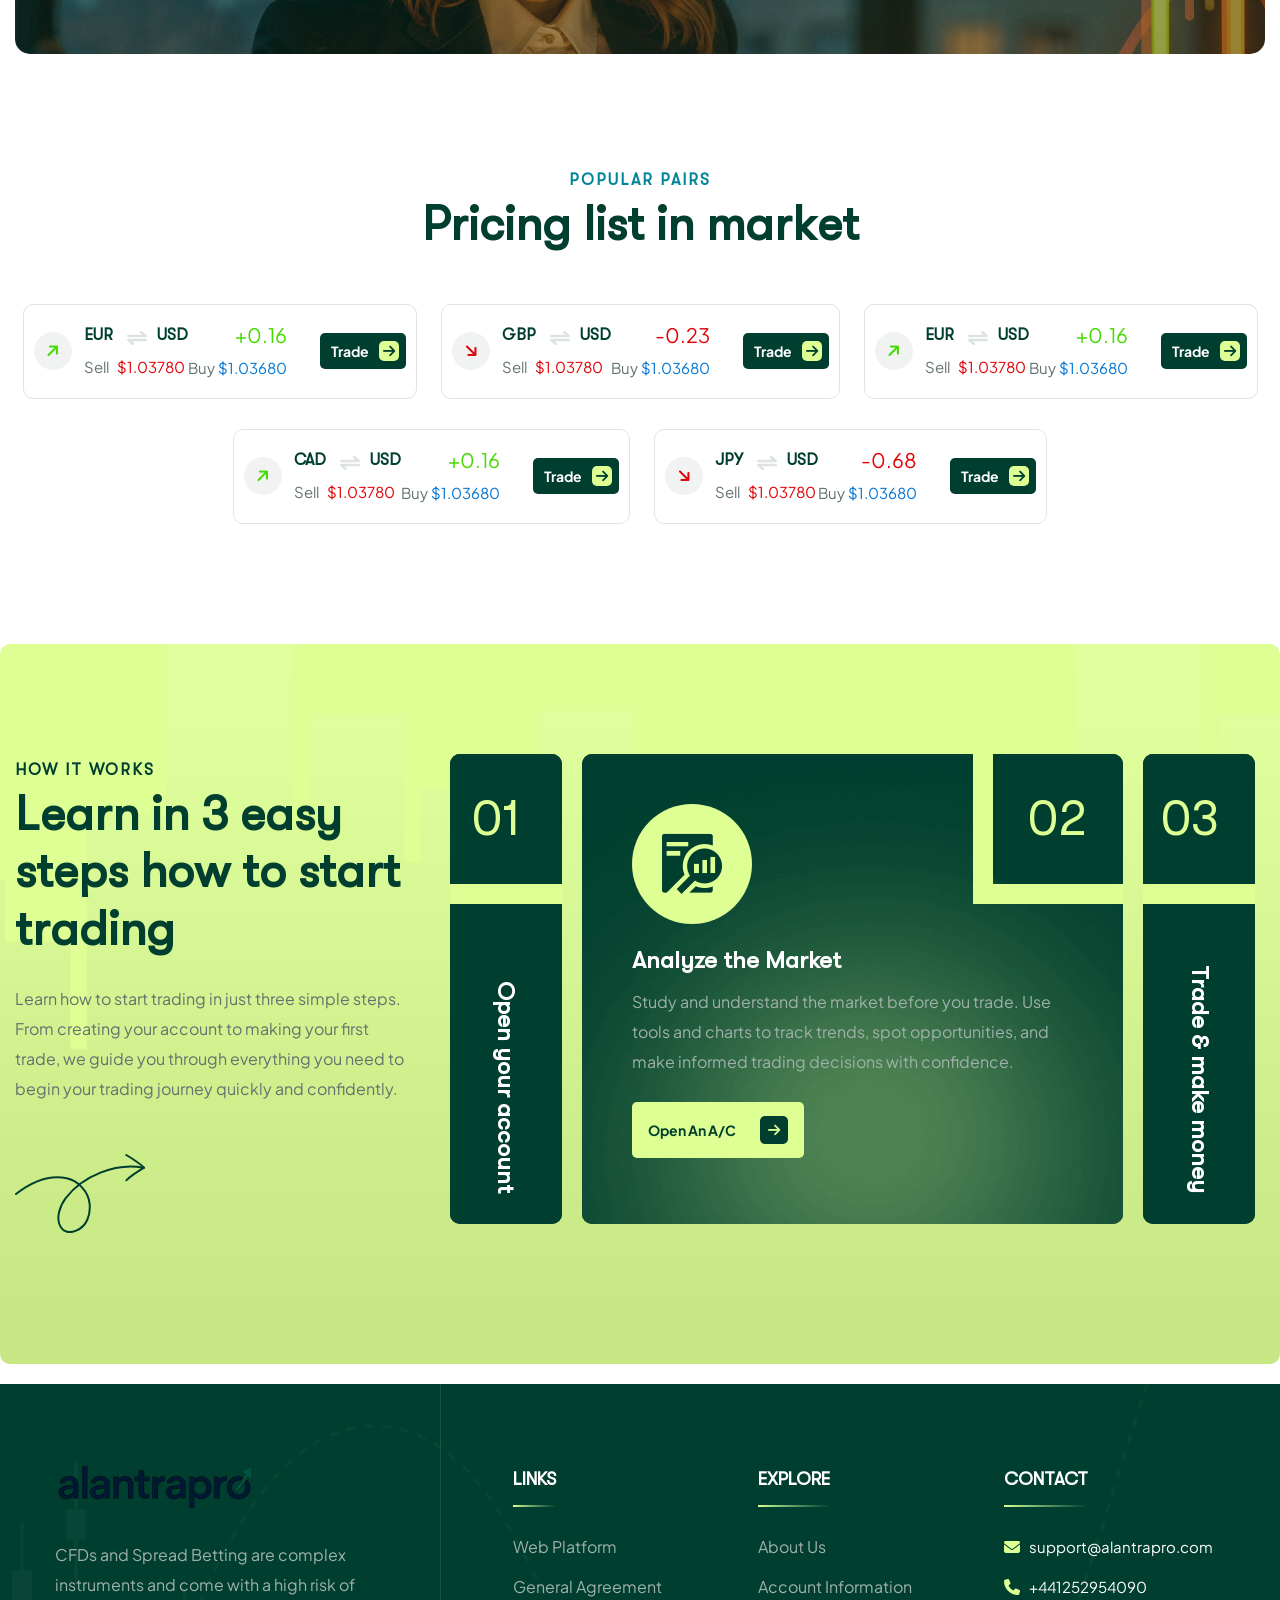
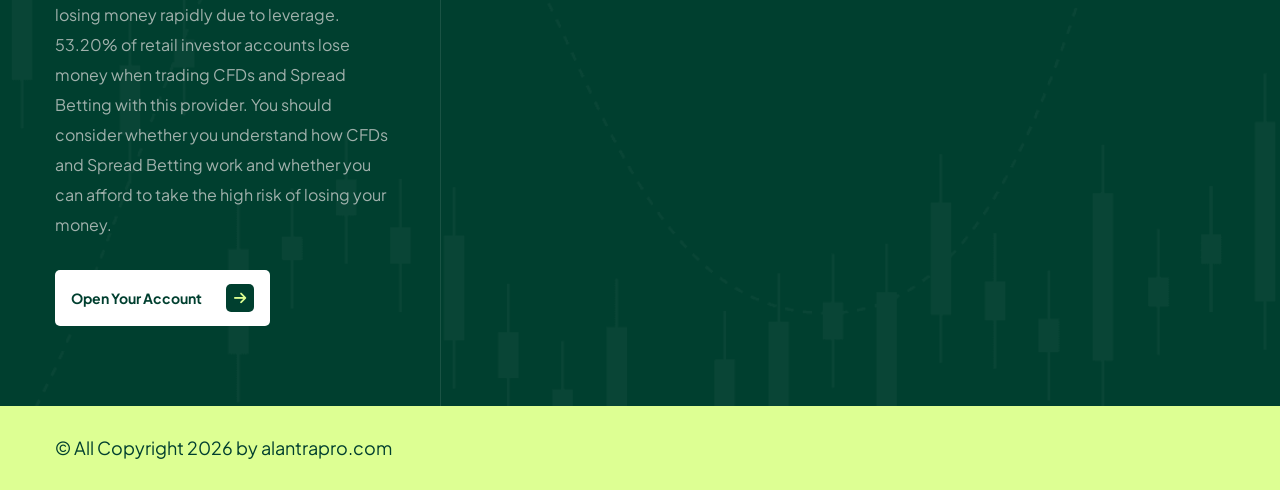
==== commit 20cb403d: "Fixing" ====
--- a/about.html
+++ b/about.html
@@ -63,14 +63,14 @@
 
                     <!-- Outer Box -->
                     <div class="outer-box">
-                        <a href="https://web-trendix.com/auth/login" class="theme-btn btn-style-six d-none d-xl-inline-flex">
+                        <a href="https://zelvandrix.com/auth/login" class="theme-btn btn-style-six d-none d-xl-inline-flex">
                             <i class="icon-left fa fa-arrow-right"></i>
                             <span class="btn-title">Client Portal</span>
                             <i class="icon-right fa fa-arrow-right"></i>
                         </a>
                         <!-- Btn Box -->
                         <div class="btn-box">
-                            <a href="https://web-trendix.com/auth/register" class="theme-btn btn-style-one">
+                            <a href="https://zelvandrix.com/auth/register" class="theme-btn btn-style-one">
                                 <i class="icon-left fa fa-arrow-right"></i>
                                 <span class="btn-title">Open an a/c</span>
                                 <i class="icon-right fa fa-arrow-right"></i>
@@ -225,7 +225,7 @@
                                 </div>
 
                                 <div class="btn-box animate-4 wow fadeInUp" data-wow-delay="450ms">
-                                    <a href="https://web-trendix.com/auth/register" class="theme-btn btn-style-three">
+                                    <a href="https://zelvandrix.com/auth/register" class="theme-btn btn-style-three">
                                         <i class="icon-left fa fa-arrow-right"></i>
                                         <span class="btn-title">Start a project</span>
                                         <i class="icon-right fa fa-arrow-right"></i>
@@ -274,7 +274,7 @@
                                         <span>+0.16</span>
                                         <div class="buy">Buy <span>$1.03680</span></div>
                                     </div>
-                                    <a href="https://web-trendix.com/auth/login" class="theme-btn btn-style-eight">
+                                    <a href="https://zelvandrix.com/auth/login" class="theme-btn btn-style-eight">
                                         <i class="icon-left fa fa-arrow-right"></i>
                                         <span class="btn-title">Trade</span>
                                         <i class="icon-right fa fa-arrow-right"></i>
@@ -302,7 +302,7 @@
                                         <span>-0.23</span>
                                         <div class="buy">Buy <span>$1.03680</span></div>
                                     </div>
-                                    <a href="https://web-trendix.com/auth/login" class="theme-btn btn-style-eight">
+                                    <a href="https://zelvandrix.com/auth/login" class="theme-btn btn-style-eight">
                                         <i class="icon-left fa fa-arrow-right"></i>
                                         <span class="btn-title">Trade</span>
                                         <i class="icon-right fa fa-arrow-right"></i>
@@ -330,7 +330,7 @@
                                         <span>+0.16</span>
                                         <div class="buy">Buy <span>$1.03680</span></div>
                                     </div>
-                                    <a href="https://web-trendix.com/auth/login" class="theme-btn btn-style-eight">
+                                    <a href="https://zelvandrix.com/auth/login" class="theme-btn btn-style-eight">
                                         <i class="icon-left fa fa-arrow-right"></i>
                                         <span class="btn-title">Trade</span>
                                         <i class="icon-right fa fa-arrow-right"></i>
@@ -358,7 +358,7 @@
                                         <span>+0.16</span>
                                         <div class="buy">Buy <span>$1.03680</span></div>
                                     </div>
-                                    <a href="https://web-trendix.com/auth/login" class="theme-btn btn-style-eight">
+                                    <a href="https://zelvandrix.com/auth/login" class="theme-btn btn-style-eight">
                                         <i class="icon-left fa fa-arrow-right"></i>
                                         <span class="btn-title">Trade</span>
                                         <i class="icon-right fa fa-arrow-right"></i>
@@ -386,7 +386,7 @@
                                         <span>-0.68</span>
                                         <div class="buy">Buy <span>$1.03680</span></div>
                                     </div>
-                                    <a href="https://web-trendix.com/auth/login" class="theme-btn btn-style-eight">
+                                    <a href="https://zelvandrix.com/auth/login" class="theme-btn btn-style-eight">
                                         <i class="icon-left fa fa-arrow-right"></i>
                                         <span class="btn-title">Trade</span>
                                         <i class="icon-right fa fa-arrow-right"></i>
@@ -447,7 +447,7 @@
                                         </div>
                                         <!-- Btn Box -->
                                         <div class="btn-box">
-                                            <a href="https://web-trendix.com/auth/register"
+                                            <a href="https://zelvandrix.com/auth/register"
                                                class="theme-btn btn-style-one">
                                                 <i class="icon-left fa fa-arrow-right"></i>
                                                 <span class="btn-title">Open an a/c</span>
@@ -457,7 +457,7 @@
                                     </div>
                                     <div class="content-box-hover">
                                         <div class="content-box-number">01</div>
-                                        <h4 class="title"><a href="https://web-trendix.com/auth/register">Open your
+                                        <h4 class="title"><a href="https://zelvandrix.com/auth/register">Open your
                                             account</a></h4>
                                     </div>
                                 </div>
@@ -480,7 +480,7 @@
                                         </div>
                                         <!-- Btn Box -->
                                         <div class="btn-box">
-                                            <a href="https://web-trendix.com/auth/register"
+                                            <a href="https://zelvandrix.com/auth/register"
                                                class="theme-btn btn-style-one">
                                                 <i class="icon-left fa fa-arrow-right"></i>
                                                 <span class="btn-title">Open an a/c</span>
@@ -490,7 +490,7 @@
                                     </div>
                                     <div class="content-box-hover">
                                         <div class="content-box-number">02</div>
-                                        <h4 class="title"><a href="https://web-trendix.com/auth/register">Analyze the
+                                        <h4 class="title"><a href="https://zelvandrix.com/auth/register">Analyze the
                                             Market</a></h4>
                                     </div>
                                 </div>
@@ -512,7 +512,7 @@
                                         </div>
                                         <!-- Btn Box -->
                                         <div class="btn-box">
-                                            <a href="https://web-trendix.com/auth/register"
+                                            <a href="https://zelvandrix.com/auth/register"
                                                class="theme-btn btn-style-one">
                                                 <i class="icon-left fa fa-arrow-right"></i>
                                                 <span class="btn-title">Open an a/c</span>
@@ -522,7 +522,7 @@
                                     </div>
                                     <div class="content-box-hover">
                                         <div class="content-box-number">03</div>
-                                        <h4 class="title"><a href="https://web-trendix.com/auth/register">Trade & make
+                                        <h4 class="title"><a href="https://zelvandrix.com/auth/register">Trade & make
                                             money</a></h4>
                                     </div>
                                 </div>
@@ -555,7 +555,7 @@
                                     high risk of losing your money.
                                 </div>
                                 <div class="btn-box mt-30">
-                                    <a href="https://web-trendix.com/auth/register" class="theme-btn btn-style-four">
+                                    <a href="https://zelvandrix.com/auth/register" class="theme-btn btn-style-four">
                                         <i class="icon-left fa fa-arrow-right"></i>
                                         <span class="btn-title">Open Your Account</span>
                                         <i class="icon-right fa fa-arrow-right"></i>
@@ -642,7 +642,7 @@
 <script src="js/splitType.js"></script>
 <script src="js/parallax-scroll.js"></script>
 <script src="js/element-in-view.js"></script>
-<script src="js/script.js"></script>
+<script src="js/script.js?v=1"></script>
 <script src="js/script-gsap.js"></script>
 
 <!-- form submit -->
--- a/css/style.css
+++ b/css/style.css
@@ -32,69 +32,70 @@
 @import url("flaticons-forexy.css");
 @import url("tm-bs-mp.css");
 @import url("tm-utility-classes.css");
+
 :root {
-  --theme-color-white: #ffffff;
-  --theme-color-white-rgb: 255,255,255;
-  --theme-color-light: #ffffff;
-  --theme-white-bg: #ffffff;
-  --theme-color-dark: #000000;
-  --theme-color1: #ddff93;
-  --theme-color2: #003f2f;
-  --theme-color3: #018599;
-  --theme-color4: #a0b1ac;
-  --theme-color5: #f1f3f3;
-  --theme-color6: #45DA00;
-  --theme-color1-rgb: 221, 255, 147;
-  --theme-color2-rgb: 0, 63, 47;
-  --theme-color3-rgb: 1, 133, 153;
-  --theme-color4-rgb: 160, 177, 172;
-  --theme-color5-rgb: 241, 243, 243;
-  --theme-color1-text-color: #fff;
-  --theme-color2-text-color: #fff;
-  --theme-color3-text-color: #fff;
-  --gradient-1: linear-gradient(to right, var(--theme-color2) 0%, rgba(255,255,255,0) 100%);
-  --text-color: #62736f;
-  --gray-color: #DDE3E3;
-  --headings-color: var(--theme-color2);
-  --link-color: var(--theme-color2);
-  --link-hover-color: var(--theme-color1);
-  --body-font-family: "Plus Jakarta Sans", sans-serif;
-  --heading-font-family: 'GT Walsheim Pro';
-  --body-font-size: 16px;
-  --body-line-height: 30px;
-  --body-font-weight: 400;
-  --line-height-heading-h1: 1em;
-  --line-height-heading: 1.2em;
-  --line-height-heading-small: 1.4em;
-  --h1-font-size: 80px;
-  --h2-font-size: 48px;
-  --h3-font-size: 38px;
-  --h4-font-size: 24px;
-  --h5-font-size: 20px;
-  --h6-font-size: 18px;
-  --h1-font-weight: 800;
-  --h2-font-weight: 700;
-  --h3-font-weight: 700;
-  --h4-font-weight: 700;
-  --h5-font-weight: 700;
-  --h6-font-weight: 600;
-  --sec-title-subtitle-color: var(--text-color);
-  --sec-title-subtitle-font-size: 16px;
-  --sec-title-subtitle-font-family: var(--title-font);
-  --sec-title-subtitle-font-weight: 600;
-  --sec-title-subtitle-line-height: 1em;
-  --sec-title-color: var(--headings-color);
-  --sec-title-font-size: var(--h2-font-size);
-  --sec-title-font-family: var(--title-font);
-  --sec-title-font-weight: var(--h2-font-weight);
-  --theme-light-background: #f1f3f3;
-  --theme-light-background-text-color: var(--headings-color);
-  --theme-black: #131313;
-  --container-width: 1200px;
-  --small-container-width: 1050px;
-  --large-container-width: 1550px;
-  --container-pt: 120px;
-  --container-pb: 120px;
+    --theme-color-white: #ffffff;
+    --theme-color-white-rgb: 255, 255, 255;
+    --theme-color-light: #ffffff;
+    --theme-white-bg: #ffffff;
+    --theme-color-dark: #000000;
+    --theme-color1: #ddff93;
+    --theme-color2: #003f2f;
+    --theme-color3: #018599;
+    --theme-color4: #a0b1ac;
+    --theme-color5: #f1f3f3;
+    --theme-color6: #45DA00;
+    --theme-color1-rgb: 221, 255, 147;
+    --theme-color2-rgb: 0, 63, 47;
+    --theme-color3-rgb: 1, 133, 153;
+    --theme-color4-rgb: 160, 177, 172;
+    --theme-color5-rgb: 241, 243, 243;
+    --theme-color1-text-color: #fff;
+    --theme-color2-text-color: #fff;
+    --theme-color3-text-color: #fff;
+    --gradient-1: linear-gradient(to right, var(--theme-color2) 0%, rgba(255, 255, 255, 0) 100%);
+    --text-color: #62736f;
+    --gray-color: #DDE3E3;
+    --headings-color: var(--theme-color2);
+    --link-color: var(--theme-color2);
+    --link-hover-color: var(--theme-color1);
+    --body-font-family: "Plus Jakarta Sans", sans-serif;
+    --heading-font-family: 'GT Walsheim Pro';
+    --body-font-size: 16px;
+    --body-line-height: 30px;
+    --body-font-weight: 400;
+    --line-height-heading-h1: 1em;
+    --line-height-heading: 1.2em;
+    --line-height-heading-small: 1.4em;
+    --h1-font-size: 80px;
+    --h2-font-size: 48px;
+    --h3-font-size: 38px;
+    --h4-font-size: 24px;
+    --h5-font-size: 20px;
+    --h6-font-size: 18px;
+    --h1-font-weight: 800;
+    --h2-font-weight: 700;
+    --h3-font-weight: 700;
+    --h4-font-weight: 700;
+    --h5-font-weight: 700;
+    --h6-font-weight: 600;
+    --sec-title-subtitle-color: var(--text-color);
+    --sec-title-subtitle-font-size: 16px;
+    --sec-title-subtitle-font-family: var(--title-font);
+    --sec-title-subtitle-font-weight: 600;
+    --sec-title-subtitle-line-height: 1em;
+    --sec-title-color: var(--headings-color);
+    --sec-title-font-size: var(--h2-font-size);
+    --sec-title-font-family: var(--title-font);
+    --sec-title-font-weight: var(--h2-font-weight);
+    --theme-light-background: #f1f3f3;
+    --theme-light-background-text-color: var(--headings-color);
+    --theme-black: #131313;
+    --container-width: 1200px;
+    --small-container-width: 1050px;
+    --large-container-width: 1550px;
+    --container-pt: 120px;
+    --container-pb: 120px;
 }
 
 /*
@@ -102,63 +103,65 @@
  * -----------------------------------------------
 */
 ::-moz-selection {
-  background: var(--theme-color-dark);
-  color: #fff;
-  text-shadow: none;
-}
+    background: var(--theme-color-dark);
+    color: #fff;
+    text-shadow: none;
+}
+
 ::selection {
-  background: var(--theme-color-dark);
-  color: #fff;
-  text-shadow: none;
+    background: var(--theme-color-dark);
+    color: #fff;
+    text-shadow: none;
 }
 
 :active,
 :focus {
-  outline: none !important;
+    outline: none !important;
 }
 
 ::-webkit-input-placeholder {
-  color: #62736f;
+    color: #62736f;
 }
 
 ::-moz-input-placeholder {
-  color: #62736f;
+    color: #62736f;
 }
 
 ::-ms-input-placeholder {
-  color: #62736f;
+    color: #62736f;
 }
 
 body {
-  background-color: #fff;
-  background-attachment: fixed;
-  -ms-word-wrap: break-word;
-  word-wrap: break-word;
-  counter-reset: my-sec-counter;
-  -webkit-font-smoothing: antialiased;
-  -moz-font-smoothing: antialiased;
-  color: var(--text-color);
-  font-size: var(--body-font-size);
-  font-family: var(--body-font-family);
-  font-weight: var(--body-font-weight);
-  line-height: var(--body-line-height);
+    background-color: #fff;
+    background-attachment: fixed;
+    -ms-word-wrap: break-word;
+    word-wrap: break-word;
+    counter-reset: my-sec-counter;
+    -webkit-font-smoothing: antialiased;
+    -moz-font-smoothing: antialiased;
+    color: var(--text-color);
+    font-size: var(--body-font-size);
+    font-family: var(--body-font-family);
+    font-weight: var(--body-font-weight);
+    line-height: var(--body-line-height);
 }
 
 p, .text {
-  color: var(--text-color);
-  font-size: var(--body-font-size);
-  font-family: var(--body-font-family);
-  font-weight: var(--body-font-weight);
-  line-height: var(--body-line-height);
+    color: var(--text-color);
+    font-size: var(--body-font-size);
+    font-family: var(--body-font-family);
+    font-weight: var(--body-font-weight);
+    line-height: var(--body-line-height);
 }
 
 /* -------- Headings ---------- */
 h1, h2, h3, h4, h5, h6 {
-  color: var(--headings-color);
-  font-family: var(--title-font);
-  position: relative;
-  line-height: var(--line-height-heading-);
-}
+    color: var(--headings-color);
+    font-family: var(--title-font);
+    position: relative;
+    line-height: var(--line-height-heading-);
+}
+
 h1 small,
 h1 .small, h2 small,
 h2 .small, h3 small,
@@ -166,13 +169,14 @@
 h4 .small, h5 small,
 h5 .small, h6 small,
 h6 .small {
-  font-weight: normal;
-  line-height: 1;
-  color: var(--headings-color);
-}
+    font-weight: normal;
+    line-height: 1;
+    color: var(--headings-color);
+}
+
 h1 a, h2 a, h3 a, h4 a, h5 a, h6 a {
-  color: inherit;
-  font-weight: inherit;
+    color: inherit;
+    font-weight: inherit;
 }
 
 h1,
@@ -181,78 +185,82 @@
 h4,
 h5,
 h6 {
-  margin-bottom: 1rem;
-  font-family: var(--heading-font-family);
+    margin-bottom: 1rem;
+    font-family: var(--heading-font-family);
 }
 
 h1 {
-  font-size: var(--h1-font-size);
-  font-weight: var(--h1-font-weight);
-  line-height: var(--line-height-heading-h1);
+    font-size: var(--h1-font-size);
+    font-weight: var(--h1-font-weight);
+    line-height: var(--line-height-heading-h1);
 }
 
 h2 {
-  font-size: var(--h2-font-size);
-  font-weight: var(--h2-font-weight);
-  line-height: var(--line-height-heading);
+    font-size: var(--h2-font-size);
+    font-weight: var(--h2-font-weight);
+    line-height: var(--line-height-heading);
 }
 
 h3 {
-  font-size: var(--h3-font-size);
-  font-weight: var(--h3-font-weight);
-  line-height: var(--line-height-heading);
+    font-size: var(--h3-font-size);
+    font-weight: var(--h3-font-weight);
+    line-height: var(--line-height-heading);
 }
 
 h4 {
-  font-size: var(--h4-font-size);
-  font-weight: var(--h4-font-weight);
-  line-height: var(--line-height-heading-small);
+    font-size: var(--h4-font-size);
+    font-weight: var(--h4-font-weight);
+    line-height: var(--line-height-heading-small);
 }
 
 h5 {
-  font-size: var(--h5-font-size);
-  font-weight: var(--h5-font-weight);
-  line-height: var(--line-height-heading-small);
+    font-size: var(--h5-font-size);
+    font-weight: var(--h5-font-weight);
+    line-height: var(--line-height-heading-small);
 }
 
 h6 {
-  font-size: var(--h6-font-size);
-  font-weight: var(--h6-font-weight);
-  line-height: var(--line-height-heading-small);
+    font-size: var(--h6-font-size);
+    font-weight: var(--h6-font-weight);
+    line-height: var(--line-height-heading-small);
 }
 
 /* -------- Body Text ---------- */
 table p {
-  margin-bottom: 0;
+    margin-bottom: 0;
 }
 
 p {
-  margin-bottom: 20px;
-}
+    margin-bottom: 20px;
+}
+
 p a:not(.button):not(.btn):hover, p a:not(.button):not(.btn):focus {
-  text-decoration: underline;
+    text-decoration: underline;
 }
 
 /* -------- other ---------- */
 a {
-  color: var(--link-color);
-  text-decoration: none;
-  font-weight: var(--body-font-weight);
-  cursor: pointer;
-  -webkit-transition: all 0.3s ease;
-  transition: all 0.3s ease;
-}
+    color: var(--link-color);
+    text-decoration: none;
+    font-weight: var(--body-font-weight);
+    cursor: pointer;
+    -webkit-transition: all 0.3s ease;
+    transition: all 0.3s ease;
+}
+
 a:hover, a:focus {
-  color: inherit;
-  text-decoration: none;
-  outline: none;
-}
+    color: inherit;
+    text-decoration: none;
+    outline: none;
+}
+
 a b, a strong {
-  -webkit-transition: all 0.3s ease;
-  transition: all 0.3s ease;
-}
+    -webkit-transition: all 0.3s ease;
+    transition: all 0.3s ease;
+}
+
 a img {
-  border: none;
+    border: none;
 }
 
 pre,
@@ -264,22 +272,22 @@
 address,
 table,
 fieldset {
-  margin-bottom: 10px;
+    margin-bottom: 10px;
 }
 
 ol, ul {
-  list-style-position: inside;
-  margin: 0;
-  padding: 0;
+    list-style-position: inside;
+    margin: 0;
+    padding: 0;
 }
 
 b, strong {
-  color: #333;
-  font-weight: var(--body-font-weight-bold);
+    color: #333;
+    font-weight: var(--body-font-weight-bold);
 }
 
 iframe {
-  border: none !important;
+    border: none !important;
 }
 
 /*
@@ -287,107 +295,122 @@
  * -----------------------------------------------
 */
 .container .container {
-  width: 100%;
+    width: 100%;
 }
 
 .container .container,
 .container .container-fluid,
 .container-fluid .container,
 .container-fluid .container-fluid {
-  padding-left: 0;
-  padding-right: 0;
+    padding-left: 0;
+    padding-right: 0;
 }
 
 section > .container,
 section > .container-fluid {
-  padding-top: var(--container-pt);
-  padding-bottom: var(--container-pt);
+    padding-top: var(--container-pt);
+    padding-bottom: var(--container-pt);
 }
 
 @media (min-width: 1400px) {
-  .container, .container-lg, .container-md, .container-sm, .container-xl, .container-xxl {
-    max-width: var(--container-width);
-  }
-}
+    .container, .container-lg, .container-md, .container-sm, .container-xl, .container-xxl {
+        max-width: var(--container-width);
+    }
+}
+
 /*=== Default Form ===*/
 .form-control, .input-text {
-  height: calc(2.25rem + 27px);
-  padding: 14px 30px;
-  outline: 0;
-  background-color: #f4f5f8;
-  border: 1px solid #f4f5f8;
-  color: #686a6f;
-  font-size: 0.9rem;
-  width: 100%;
-}
+    height: calc(2.25rem + 27px);
+    padding: 14px 30px;
+    outline: 0;
+    background-color: #f4f5f8;
+    border: 1px solid #f4f5f8;
+    color: #686a6f;
+    font-size: 0.9rem;
+    width: 100%;
+}
+
 .form-control::-webkit-input-placeholder, .input-text::-webkit-input-placeholder {
-  color: #686a6f;
-  opacity: 1;
-}
+    color: #686a6f;
+    opacity: 1;
+}
+
 .form-control::-moz-placeholder, .input-text::-moz-placeholder {
-  color: #686a6f;
-  opacity: 1;
-}
+    color: #686a6f;
+    opacity: 1;
+}
+
 .form-control:-ms-input-placeholder, .input-text:-ms-input-placeholder {
-  color: #686a6f;
-  opacity: 1;
-}
+    color: #686a6f;
+    opacity: 1;
+}
+
 .form-control::-ms-input-placeholder, .input-text::-ms-input-placeholder {
-  color: #686a6f;
-  opacity: 1;
-}
+    color: #686a6f;
+    opacity: 1;
+}
+
 .form-control::placeholder, .input-text::placeholder {
-  color: #686a6f;
-  opacity: 1;
-}
+    color: #686a6f;
+    opacity: 1;
+}
+
 .form-control:-ms-input-placeholder, .input-text:-ms-input-placeholder {
-  color: #686a6f;
-}
+    color: #686a6f;
+}
+
 .form-control::-ms-input-placeholder, .input-text::-ms-input-placeholder {
-  color: #686a6f;
+    color: #686a6f;
 }
 
 textarea.form-control {
-  height: auto;
-  padding-top: 15px;
-  padding-bottom: 15px;
+    height: auto;
+    padding-top: 15px;
+    padding-bottom: 15px;
 }
 
 .form-control:focus {
-  -webkit-box-shadow: none;
-          box-shadow: none;
-  outline: none;
+    -webkit-box-shadow: none;
+    box-shadow: none;
+    outline: none;
 }
 
 /* -------- Dark Theme Styling ---------- */
 .dark-layout {
-  background-color: var(--theme-color-dark) !important;
-  --sec-title-color: var(--theme-color-light);
-}
+    background-color: var(--theme-color-dark) !important;
+    --sec-title-color: var(--theme-color-light);
+}
+
 .dark-layout .sticky-header .main-menu .navigation > li > a,
 .dark-layout h1, .dark-layout h2, .dark-layout h3, .dark-layout h4, .dark-layout h5, .dark-layout h6 {
-  color: var(--theme-color-light);
-}
+    color: var(--theme-color-light);
+}
+
 .dark-layout .preloader {
-  background-color: var(--theme-color-dark);
-}
+    background-color: var(--theme-color-dark);
+}
+
 .dark-layout .preloader:after {
-  background-image: url(../images/logo.png?v=2);
-}
+    background-image: url(../images/logo.png?v=2);
+}
+
 .dark-layout .sticky-header {
-  background-color: var(--theme-color-dark);
-}
+    background-color: var(--theme-color-dark);
+}
+
 .dark-layout .hidden-bar .upper-box {
-  border-bottom: 1px solid rgba(0, 0, 0, 0.1);
-}
+    border-bottom: 1px solid rgba(0, 0, 0, 0.1);
+}
+
 .dark-layout .hidden-bar .social-links {
-  border-top: 1px solid rgba(0, 0, 0, 0.1);
-}
+    border-top: 1px solid rgba(0, 0, 0, 0.1);
+}
+
 .dark-layout .hidden-bar .social-links li {
-  border-right: 1px solid rgba(0, 0, 0, 0.1);
-}
-
-/*** 
+    border-right: 1px solid rgba(0, 0, 0, 0.1);
+}
+
+/***
 
 ====================================================================
 Reset
@@ -395,14 +418,14 @@
 
 ***/
 * {
-  margin: 0px;
-  padding: 0px;
-  border: none;
-  outline: none;
-  font-size: 100%;
-}
-
-/*** 
+    margin: 0px;
+    padding: 0px;
+    border: none;
+    outline: none;
+    font-size: 100%;
+}
+
+/***
 
 ====================================================================
 Global Settings
@@ -410,874 +433,937 @@
 
 ***/
 textarea {
-  overflow: hidden;
-  resize: none;
+    overflow: hidden;
+    resize: none;
 }
 
 button {
-  outline: none !important;
-  cursor: pointer;
+    outline: none !important;
+    cursor: pointer;
 }
 
 img {
-  display: inline-block;
-  max-width: 100%;
-  height: auto;
+    display: inline-block;
+    max-width: 100%;
+    height: auto;
 }
 
 ul,
 li {
-  list-style: none;
-  padding: 0px;
-  margin: 0px;
+    list-style: none;
+    padding: 0px;
+    margin: 0px;
 }
 
 .title a {
-  color: inherit;
+    color: inherit;
 }
 
 .color1 {
-  color: var(--theme-color1);
+    color: var(--theme-color1);
 }
 
 .color2 {
-  color: var(--theme-color2);
+    color: var(--theme-color2);
 }
 
 .color3 {
-  color: var(--theme-color3);
+    color: var(--theme-color3);
 }
 
 .page-wrapper {
-  position: relative;
-  margin: 0 auto;
-  width: 100%;
-  min-width: 300px;
-  overflow: hidden;
-  z-index: 99;
-  background-color: #ffffff;
+    position: relative;
+    margin: 0 auto;
+    width: 100%;
+    min-width: 300px;
+    overflow: hidden;
+    z-index: 99;
+    background-color: #ffffff;
 }
 
 .large-container {
-  position: static;
-  max-width: var(--large-container-width);
-  padding: 0px 15px;
-  margin: 0 auto;
-  width: 100%;
+    position: static;
+    max-width: var(--large-container-width);
+    padding: 0px 15px;
+    margin: 0 auto;
+    width: 100%;
 }
 
 .auto-container {
-  position: static;
-  max-width: var(--container-width);
-  padding: 0px 15px;
-  margin: 0 auto;
-  width: 100%;
+    position: static;
+    max-width: var(--container-width);
+    padding: 0px 15px;
+    margin: 0 auto;
+    width: 100%;
 }
 
 .small-container {
-  position: static;
-  max-width: var(--small-container-width);
-  padding: 0px 15px;
-  margin: 0 auto;
-  width: 100%;
+    position: static;
+    max-width: var(--small-container-width);
+    padding: 0px 15px;
+    margin: 0 auto;
+    width: 100%;
 }
 
 .pull-right {
-  float: right;
+    float: right;
 }
 
 .pull-left {
-  float: left;
+    float: left;
 }
 
 .dropdown-toggle::after {
-  display: none;
+    display: none;
 }
 
 /*=======================
 Scroll To Top style
 =======================*/
 .scroll-to-top {
-  position: relative;
-  left: 10px;
-  width: 146px;
-  height: 70px;
-  line-height: 70px;
-  font-size: 16px;
-  line-height: 22px;
-  color: var(--theme-color-light);
-  text-align: center;
-  cursor: pointer;
-  background-color: var(--theme-color2);
-  z-index: 100;
-  border-bottom-right-radius: 20px;
-  -webkit-transition: all 300ms ease;
-  transition: all 300ms ease;
-  display: -webkit-box;
-  display: -ms-flexbox;
-  display: flex;
-  -webkit-box-align: center;
-      -ms-flex-align: center;
-          align-items: center;
-  -webkit-box-pack: center;
-      -ms-flex-pack: center;
-          justify-content: center;
-  text-transform: uppercase;
-}
+    position: relative;
+    left: 10px;
+    width: 146px;
+    height: 70px;
+    line-height: 70px;
+    font-size: 16px;
+    line-height: 22px;
+    color: var(--theme-color-light);
+    text-align: center;
+    cursor: pointer;
+    background-color: var(--theme-color2);
+    z-index: 100;
+    border-bottom-right-radius: 20px;
+    -webkit-transition: all 300ms ease;
+    transition: all 300ms ease;
+    display: -webkit-box;
+    display: -ms-flexbox;
+    display: flex;
+    -webkit-box-align: center;
+    -ms-flex-align: center;
+    align-items: center;
+    -webkit-box-pack: center;
+    -ms-flex-pack: center;
+    justify-content: center;
+    text-transform: uppercase;
+}
+
 @media (max-width: 575.98px) {
-  .scroll-to-top {
-    width: 100%;
-    height: 100%;
-    padding: 10px 0;
-    border-radius: 0;
-    left: 0;
-  }
-}
+    .scroll-to-top {
+        width: 100%;
+        height: 100%;
+        padding: 10px 0;
+        border-radius: 0;
+        left: 0;
+    }
+}
+
 .scroll-to-top span {
-  margin-left: 15px;
-  font-size: 20px;
+    margin-left: 15px;
+    font-size: 20px;
 }
 
 .scroll-to-top:hover {
-  background: var(--theme-color1);
-  color: var(--theme-color-light);
+    background: var(--theme-color1);
+    color: var(--theme-color-light);
 }
 
 /*=== List Style One ===*/
 .list-style-one {
-  position: relative;
-  padding: 15px 0px;
-}
+    position: relative;
+    padding: 15px 0px;
+}
+
 .list-style-one li {
-  position: relative;
-  display: -webkit-box;
-  display: -ms-flexbox;
-  display: flex;
-  font-size: var(--sec-title-subtitle-font-size);
-  color: var(--theme-color-light);
-}
+    position: relative;
+    display: -webkit-box;
+    display: -ms-flexbox;
+    display: flex;
+    font-size: var(--sec-title-subtitle-font-size);
+    color: var(--theme-color-light);
+}
+
 .list-style-one li:last-child {
-  margin-right: 0;
-}
+    margin-right: 0;
+}
+
 .list-style-one li i {
-  position: relative;
-  top: 2px;
-  margin-right: 10px;
-  text-align: center;
-  color: var(--theme-color2);
-  font-size: var(--sec-title-subtitle-font-size);
-}
+    position: relative;
+    top: 2px;
+    margin-right: 10px;
+    text-align: center;
+    color: var(--theme-color2);
+    font-size: var(--sec-title-subtitle-font-size);
+}
+
 .list-style-one li a {
-  display: block;
-  color: var(--text-color);
-  -webkit-transition: all 300ms ease;
-  transition: all 300ms ease;
-}
+    display: block;
+    color: var(--text-color);
+    -webkit-transition: all 300ms ease;
+    transition: all 300ms ease;
+}
+
 .list-style-one li a:hover {
-  color: var(--theme-color2);
-}
+    color: var(--theme-color2);
+}
+
 .list-style-one li span {
-  font-style: normal;
-  color: var(--theme-color3);
-}
+    font-style: normal;
+    color: var(--theme-color3);
+}
+
 .list-style-one.light li,
 .list-style-one.light a,
 .list-style-one.light i {
-  color: var(--theme-color-light) !important;
-}
+    color: var(--theme-color-light) !important;
+}
+
 .list-style-one.light a:hover {
-  text-decoration: underline;
+    text-decoration: underline;
 }
 
 /*=== List Style Two ===*/
 .list-style-two {
-  position: relative;
-}
+    position: relative;
+}
+
 .list-style-two li {
-  position: relative;
-  line-height: 20px;
-  margin-bottom: 19px;
-  font-size: var(--sec-title-subtitle-font-size);
-  color: var(--theme-color-light);
-}
+    position: relative;
+    line-height: 20px;
+    margin-bottom: 19px;
+    font-size: var(--sec-title-subtitle-font-size);
+    color: var(--theme-color-light);
+}
+
 .list-style-two li:last-child {
-  margin-bottom: 0;
-}
+    margin-bottom: 0;
+}
+
 .list-style-two li i {
-  position: relative;
-  width: 25px;
-  height: 25px;
-  font-size: 14px;
-  line-height: 25px;
-  margin-right: 10px;
-  text-align: center;
-  color: var(--theme-color2);
-  border-radius: 0px 50px 50px 50px;
-  background-color: var(--theme-color1);
-}
+    position: relative;
+    width: 25px;
+    height: 25px;
+    font-size: 14px;
+    line-height: 25px;
+    margin-right: 10px;
+    text-align: center;
+    color: var(--theme-color2);
+    border-radius: 0px 50px 50px 50px;
+    background-color: var(--theme-color1);
+}
+
 .list-style-two.light li,
 .list-style-two.light i {
-  color: var(--theme-color-light) !important;
+    color: var(--theme-color-light) !important;
 }
 
 /*=== List Style Three ===*/
 .list-style-three {
-  position: relative;
-}
+    position: relative;
+}
+
 @media (max-width: 991.98px) {
-  .list-style-three {
-    margin-top: 0px;
-  }
-}
+    .list-style-three {
+        margin-top: 0px;
+    }
+}
+
 .list-style-three li {
-  position: relative;
-  line-height: 20px;
-  margin-bottom: 12px;
-  font-size: var(--sec-title-subtitle-font-size);
-  color: var(--theme-color-light);
-}
+    position: relative;
+    line-height: 20px;
+    margin-bottom: 12px;
+    font-size: var(--sec-title-subtitle-font-size);
+    color: var(--theme-color-light);
+}
+
 .list-style-three li:last-child {
-  margin-bottom: 0;
-}
+    margin-bottom: 0;
+}
+
 .list-style-three li i {
-  position: relative;
-  font-size: 14px;
-  line-height: 25px;
-  margin-right: 10px;
-  color: var(--theme-color1);
-}
+    position: relative;
+    font-size: 14px;
+    line-height: 25px;
+    margin-right: 10px;
+    color: var(--theme-color1);
+}
+
 .list-style-three.light li,
 .list-style-three.light i {
-  color: var(--theme-color-light) !important;
+    color: var(--theme-color-light) !important;
 }
 
 .social-icon-one {
-  position: relative;
-  display: -webkit-box;
-  display: -ms-flexbox;
-  display: flex;
-  -ms-flex-wrap: wrap;
-      flex-wrap: wrap;
-}
+    position: relative;
+    display: -webkit-box;
+    display: -ms-flexbox;
+    display: flex;
+    -ms-flex-wrap: wrap;
+    flex-wrap: wrap;
+}
+
 .social-icon-one.light li a {
-  color: var(--theme-color-light);
-}
+    color: var(--theme-color-light);
+}
+
 .social-icon-one.light li a:hover {
-  color: var(--theme-color2);
-}
+    color: var(--theme-color2);
+}
+
 .social-icon-one li {
-  margin-left: 20px;
-  display: inline-block;
-}
+    margin-left: 20px;
+    display: inline-block;
+}
+
 .social-icon-one li:last-child {
-  margin-right: 0;
-}
+    margin-right: 0;
+}
+
 .social-icon-one li a {
-  position: relative;
-  display: block;
-  color: var(--theme-color-dark);
-  font-size: 16px;
-  line-height: 1em;
-}
+    position: relative;
+    display: block;
+    color: var(--theme-color-dark);
+    font-size: 16px;
+    line-height: 1em;
+}
+
 .social-icon-one li a:hover {
-  color: var(--theme-color1);
+    color: var(--theme-color1);
 }
 
 /*Social Icon Two*/
 .social-icon-two {
-  position: relative;
-  display: -webkit-box;
-  display: -ms-flexbox;
-  display: flex;
-}
+    position: relative;
+    display: -webkit-box;
+    display: -ms-flexbox;
+    display: flex;
+}
+
 .social-icon-two li {
-  position: relative;
-  display: -webkit-box;
-  display: -ms-flexbox;
-  display: flex;
-  margin-right: 13px;
-}
+    position: relative;
+    display: -webkit-box;
+    display: -ms-flexbox;
+    display: flex;
+    margin-right: 13px;
+}
+
 .social-icon-two li:last-child {
-  margin-right: 0;
-}
+    margin-right: 0;
+}
+
 .social-icon-two li a {
-  position: relative;
-  display: block;
-  height: 45px;
-  width: 45px;
-  border-radius: 50%;
-  font-size: 16px;
-  display: -webkit-box;
-  display: -ms-flexbox;
-  display: flex;
-  -webkit-box-align: center;
-      -ms-flex-align: center;
-          align-items: center;
-  -webkit-box-pack: center;
-      -ms-flex-pack: center;
-          justify-content: center;
-  color: var(--theme-color-light);
-  background-color: #0D0A16;
-  -webkit-transition: all 300ms ease;
-  transition: all 300ms ease;
-}
+    position: relative;
+    display: block;
+    height: 45px;
+    width: 45px;
+    border-radius: 50%;
+    font-size: 16px;
+    display: -webkit-box;
+    display: -ms-flexbox;
+    display: flex;
+    -webkit-box-align: center;
+    -ms-flex-align: center;
+    align-items: center;
+    -webkit-box-pack: center;
+    -ms-flex-pack: center;
+    justify-content: center;
+    color: var(--theme-color-light);
+    background-color: #0D0A16;
+    -webkit-transition: all 300ms ease;
+    transition: all 300ms ease;
+}
+
 .social-icon-two li a i {
-  position: relative;
-}
+    position: relative;
+}
+
 .social-icon-two li a::before {
-  position: absolute;
-  left: 0;
-  top: 0;
-  height: 100%;
-  width: 100%;
-  -webkit-transform: scale(0);
-          transform: scale(0);
-  border-radius: 50px;
-  background-color: var(--theme-color1);
-  -webkit-transition: all 300ms ease;
-  transition: all 300ms ease;
-  content: "";
-}
+    position: absolute;
+    left: 0;
+    top: 0;
+    height: 100%;
+    width: 100%;
+    -webkit-transform: scale(0);
+    transform: scale(0);
+    border-radius: 50px;
+    background-color: var(--theme-color1);
+    -webkit-transition: all 300ms ease;
+    transition: all 300ms ease;
+    content: "";
+}
+
 .social-icon-two li a:hover {
-  color: var(--theme-color-light);
-}
+    color: var(--theme-color-light);
+}
+
 .social-icon-two li a:hover:before {
-  -webkit-transform: scale(1);
-          transform: scale(1);
+    -webkit-transform: scale(1);
+    transform: scale(1);
 }
 
 .bg {
-  position: absolute;
-  left: 0;
-  top: 0;
-  height: 100%;
-  width: 100%;
-  background-repeat: no-repeat;
-  background-position: center;
-  background-size: cover;
+    position: absolute;
+    left: 0;
+    top: 0;
+    height: 100%;
+    width: 100%;
+    background-repeat: no-repeat;
+    background-position: center;
+    background-size: cover;
 }
 
 /*======================
     Tabs Box
 ======================*/
 .tabs-box {
-  position: relative;
+    position: relative;
 }
 
 .tabs-box .tab {
-  display: none;
+    display: none;
 }
 
 .tabs-box .active-tab {
-  display: block;
+    display: block;
 }
 
 .play-btn {
-  position: relative;
-  display: inline-block;
-}
+    position: relative;
+    display: inline-block;
+}
+
 .play-btn:hover .icon {
-  color: var(--theme-color1);
-}
+    color: var(--theme-color1);
+}
+
 .play-btn .icon {
-  color: var(--theme-color2);
-  font-size: 35px;
-  -webkit-transition: all 300ms ease;
-  transition: all 300ms ease;
+    color: var(--theme-color2);
+    font-size: 35px;
+    -webkit-transition: all 300ms ease;
+    transition: all 300ms ease;
 }
 
 /*======================
-    Media Play Button 
+    Media Play Button
 ======================*/
 .play-now {
-  position: relative;
-  z-index: 1;
-  font-size: 14px;
-  font-weight: 700;
-  padding: 12px 30px;
-  border-radius: 5px;
-  display: inline-block;
-  color: var(--theme-color2);
-  font-family: var(--body-font-family);
-  -webkit-transition: all 300ms ease;
-  transition: all 300ms ease;
-  background-color: var(--theme-color1);
+    position: relative;
+    z-index: 1;
+    font-size: 14px;
+    font-weight: 700;
+    padding: 12px 30px;
+    border-radius: 5px;
+    display: inline-block;
+    color: var(--theme-color2);
+    font-family: var(--body-font-family);
+    -webkit-transition: all 300ms ease;
+    transition: all 300ms ease;
+    background-color: var(--theme-color1);
 }
 
 .play-now .icon {
-  position: relative;
-  margin-left: 5px;
+    position: relative;
+    margin-left: 5px;
 }
 
 @-webkit-keyframes ripple {
-  70% {
-    -webkit-box-shadow: 0 0 0 50px rgba(233, 35, 47, 0);
-    box-shadow: 0 0 0 50px rgba(233, 35, 47, 0);
-  }
-  100% {
-    -webkit-box-shadow: 0 0 0 0 rgba(233, 35, 47, 0);
-    box-shadow: 0 0 0 0 rgba(233, 35, 47, 0);
-  }
+    70% {
+        -webkit-box-shadow: 0 0 0 50px rgba(233, 35, 47, 0);
+        box-shadow: 0 0 0 50px rgba(233, 35, 47, 0);
+    }
+    100% {
+        -webkit-box-shadow: 0 0 0 0 rgba(233, 35, 47, 0);
+        box-shadow: 0 0 0 0 rgba(233, 35, 47, 0);
+    }
 }
 
 @keyframes ripple {
-  70% {
-    -webkit-box-shadow: 0 0 0 50px rgba(233, 35, 47, 0);
-    box-shadow: 0 0 0 50px rgba(233, 35, 47, 0);
-  }
-  100% {
-    -webkit-box-shadow: 0 0 0 0 rgba(233, 35, 47, 0);
-    box-shadow: 0 0 0 0 rgba(233, 35, 47, 0);
-  }
-}
+    70% {
+        -webkit-box-shadow: 0 0 0 50px rgba(233, 35, 47, 0);
+        box-shadow: 0 0 0 50px rgba(233, 35, 47, 0);
+    }
+    100% {
+        -webkit-box-shadow: 0 0 0 0 rgba(233, 35, 47, 0);
+        box-shadow: 0 0 0 0 rgba(233, 35, 47, 0);
+    }
+}
+
 .play-now-two {
-  height: 100px;
-  width: 100px;
-  background-color: var(--theme-color2);
-  border-radius: 50%;
-  display: -webkit-box;
-  display: -ms-flexbox;
-  display: flex;
-  -webkit-box-align: center;
-      -ms-flex-align: center;
-          align-items: center;
-  -webkit-box-pack: center;
-      -ms-flex-pack: center;
-          justify-content: center;
-  font-size: 24px;
-  color: #ffffff;
-  -webkit-transition: all 300ms ease;
-  transition: all 300ms ease;
-  -webkit-animation: zoom-one 3s infinite linear;
-          animation: zoom-one 3s infinite linear;
+    height: 100px;
+    width: 100px;
+    background-color: var(--theme-color2);
+    border-radius: 50%;
+    display: -webkit-box;
+    display: -ms-flexbox;
+    display: flex;
+    -webkit-box-align: center;
+    -ms-flex-align: center;
+    align-items: center;
+    -webkit-box-pack: center;
+    -ms-flex-pack: center;
+    justify-content: center;
+    font-size: 24px;
+    color: #ffffff;
+    -webkit-transition: all 300ms ease;
+    transition: all 300ms ease;
+    -webkit-animation: zoom-one 3s infinite linear;
+    animation: zoom-one 3s infinite linear;
 }
 
 .play-now-two .ripple,
 .play-now-two .ripple:before,
 .play-now-two .ripple:after {
-  position: absolute;
-  top: 50%;
-  left: 50%;
-  height: 100px;
-  width: 100px;
-  -webkit-transform: translate(-50%, -50%);
-          transform: translate(-50%, -50%);
-  border-radius: 50%;
-  -webkit-box-shadow: 0 0 0 0 rgba(0, 0, 0, 0.6);
-          box-shadow: 0 0 0 0 rgba(0, 0, 0, 0.6);
-  -webkit-animation: ripple 3s infinite;
-          animation: ripple 3s infinite;
-}
+    position: absolute;
+    top: 50%;
+    left: 50%;
+    height: 100px;
+    width: 100px;
+    -webkit-transform: translate(-50%, -50%);
+    transform: translate(-50%, -50%);
+    border-radius: 50%;
+    -webkit-box-shadow: 0 0 0 0 rgba(0, 0, 0, 0.6);
+    box-shadow: 0 0 0 0 rgba(0, 0, 0, 0.6);
+    -webkit-animation: ripple 3s infinite;
+    animation: ripple 3s infinite;
+}
+
 .play-now-two .ripple.light,
 .play-now-two .ripple:before.light,
 .play-now-two .ripple:after.light {
-  -webkit-box-shadow: 0 0 0 0 rgb(255, 255, 255);
-          box-shadow: 0 0 0 0 rgb(255, 255, 255);
+    -webkit-box-shadow: 0 0 0 0 rgb(255, 255, 255);
+    box-shadow: 0 0 0 0 rgb(255, 255, 255);
 }
 
 .play-now-two .ripple.light,
 .play-now-two .ripple.light:before,
 .play-now-two .ripple.light:after {
-  -webkit-box-shadow: 0 0 0 0 rgb(255, 255, 255);
-          box-shadow: 0 0 0 0 rgb(255, 255, 255);
+    -webkit-box-shadow: 0 0 0 0 rgb(255, 255, 255);
+    box-shadow: 0 0 0 0 rgb(255, 255, 255);
 }
 
 .play-now-two .ripple:before {
-  -webkit-animation-delay: 0.9s;
-  animation-delay: 0.9s;
-  content: "";
-  position: absolute;
+    -webkit-animation-delay: 0.9s;
+    animation-delay: 0.9s;
+    content: "";
+    position: absolute;
 }
 
 .play-now-two .ripple:after {
-  -webkit-animation-delay: 0.6s;
-  animation-delay: 0.6s;
-  content: "";
-  position: absolute;
+    -webkit-animation-delay: 0.6s;
+    animation-delay: 0.6s;
+    content: "";
+    position: absolute;
 }
 
 /*========================
   Select2 Dropdown Plugin
 ========================*/
 .select2-dropdown {
-  border: 1px solid #eee;
+    border: 1px solid #eee;
 }
 
 .select2-results__option {
-  padding: 0 10px;
-  color: #7c858c;
-  border: 0;
+    padding: 0 10px;
+    color: #7c858c;
+    border: 0;
 }
 
 .select2-container--default .select2-selection--single .select2-selection__rendered {
-  color: #7c858c;
-  padding-left: 0;
+    color: #7c858c;
+    padding-left: 0;
 }
 
 .select2-container--default .select2-results__option--highlighted[aria-selected] {
-  background-color: var(--bg-theme-color1);
+    background-color: var(--bg-theme-color1);
 }
 
 .select2-container--default .select2-search--dropdown .select2-search__field {
-  height: 30px;
+    height: 30px;
 }
 
 .select2-container--default .select2-selection--single .select2-selection__arrow {
-  bottom: 1px;
-  height: auto;
-  width: 40px;
-  display: -webkit-box;
-  display: -ms-flexbox;
-  display: flex;
-  -webkit-box-align: center;
-      -ms-flex-align: center;
-          align-items: center;
-  -webkit-box-pack: center;
-      -ms-flex-pack: center;
-          justify-content: center;
-  font-size: 12px;
-  color: #7c858c;
+    bottom: 1px;
+    height: auto;
+    width: 40px;
+    display: -webkit-box;
+    display: -ms-flexbox;
+    display: flex;
+    -webkit-box-align: center;
+    -ms-flex-align: center;
+    align-items: center;
+    -webkit-box-pack: center;
+    -ms-flex-pack: center;
+    justify-content: center;
+    font-size: 12px;
+    color: #7c858c;
 }
 
 .select2-container--default .select2-selection--single .select2-selection__arrow:before {
-  position: relative;
-  content: "\f107";
-  font-family: "Font Awesome 6 Pro";
+    position: relative;
+    content: "\f107";
+    font-family: "Font Awesome 6 Pro";
 }
 
 .select2-container--default .select2-selection--single .select2-selection__arrow b {
-  display: none;
+    display: none;
 }
 
 .select2-container--default .select2-selection--single {
-  border-radius: 0;
+    border-radius: 0;
 }
 
 .default-navs .owl-nav {
-  display: -webkit-box;
-  display: -ms-flexbox;
-  display: flex;
-  -webkit-box-align: center;
-      -ms-flex-align: center;
-          align-items: center;
-}
+    display: -webkit-box;
+    display: -ms-flexbox;
+    display: flex;
+    -webkit-box-align: center;
+    -ms-flex-align: center;
+    align-items: center;
+}
+
 .default-navs .owl-next,
 .default-navs .owl-prev {
-  display: block;
-  width: 52px;
-  height: 52px;
-  font-size: 16px;
-  font-weight: 700;
-  line-height: 52px;
-  color: var(--theme-color-dark);
-  background: #fff;
-  text-align: center;
-  -webkit-transition: all 500ms ease;
-  transition: all 500ms ease;
-  border-radius: 50%;
-  margin-right: 10px;
-}
+    display: block;
+    width: 52px;
+    height: 52px;
+    font-size: 16px;
+    font-weight: 700;
+    line-height: 52px;
+    color: var(--theme-color-dark);
+    background: #fff;
+    text-align: center;
+    -webkit-transition: all 500ms ease;
+    transition: all 500ms ease;
+    border-radius: 50%;
+    margin-right: 10px;
+}
+
 .default-navs .owl-next:hover,
 .default-navs .owl-prev:hover {
-  background-color: var(--theme-color-dark);
-  color: var(--theme-color-light);
+    background-color: var(--theme-color-dark);
+    color: var(--theme-color-light);
 }
 
 .default-dots .owl-dots {
-  display: -webkit-box;
-  display: -ms-flexbox;
-  display: flex;
-  -webkit-box-align: center;
-      -ms-flex-align: center;
-          align-items: center;
-  -webkit-box-pack: center;
-      -ms-flex-pack: center;
-          justify-content: center;
-  width: 100%;
-}
+    display: -webkit-box;
+    display: -ms-flexbox;
+    display: flex;
+    -webkit-box-align: center;
+    -ms-flex-align: center;
+    align-items: center;
+    -webkit-box-pack: center;
+    -ms-flex-pack: center;
+    justify-content: center;
+    width: 100%;
+}
+
 .default-dots .owl-dots .owl-dot {
-  height: 20px;
-  width: 20px;
-  border: 2px solid #3d0de5;
-  background-color: transparent;
-  margin: 0 5px;
-  -webkit-transition: all 300ms ease;
-  transition: all 300ms ease;
-  border-radius: 50%;
-}
+    height: 20px;
+    width: 20px;
+    border: 2px solid #3d0de5;
+    background-color: transparent;
+    margin: 0 5px;
+    -webkit-transition: all 300ms ease;
+    transition: all 300ms ease;
+    border-radius: 50%;
+}
+
 .default-dots .owl-dots .owl-dot.active {
-  background-color: #270ad9;
-  border-radius: 50%;
-  border: 2px solid #270ad9;
+    background-color: #270ad9;
+    border-radius: 50%;
+    border: 2px solid #270ad9;
 }
 
 /*==========================
 	Nav Style One
 ===========================*/
 .nav-style-one {
-  position: relative;
-  display: -webkit-box;
-  display: -ms-flexbox;
-  display: flex;
-  -webkit-box-align: center;
-      -ms-flex-align: center;
-          align-items: center;
-  z-index: 9;
-}
+    position: relative;
+    display: -webkit-box;
+    display: -ms-flexbox;
+    display: flex;
+    -webkit-box-align: center;
+    -ms-flex-align: center;
+    align-items: center;
+    z-index: 9;
+}
+
 .nav-style-one .next,
 .nav-style-one .prev {
-  margin-right: 38px;
-  padding: 18px 25px;
-  padding-left: 0;
-  display: -webkit-box;
-  display: -ms-flexbox;
-  display: flex;
-}
+    margin-right: 38px;
+    padding: 18px 25px;
+    padding-left: 0;
+    display: -webkit-box;
+    display: -ms-flexbox;
+    display: flex;
+}
+
 .nav-style-one .next .icon,
 .nav-style-one .prev .icon {
-  position: relative;
-  display: inline-block;
-}
+    position: relative;
+    display: inline-block;
+}
+
 .nav-style-one .next .icon:before,
 .nav-style-one .prev .icon:before {
-  position: absolute;
-  top: 0;
-  margin-top: -20px;
-  right: -25px;
-  height: 52px;
-  width: 52px;
-  border: 1px dotted #fff;
-  border-radius: 100px;
-  content: "";
-  z-index: -1;
-  -webkit-transition: all 300ms ease;
-  transition: all 300ms ease;
-}
+    position: absolute;
+    top: 0;
+    margin-top: -20px;
+    right: -25px;
+    height: 52px;
+    width: 52px;
+    border: 1px dotted #fff;
+    border-radius: 100px;
+    content: "";
+    z-index: -1;
+    -webkit-transition: all 300ms ease;
+    transition: all 300ms ease;
+}
+
 .nav-style-one .next:hover .icon:before,
 .nav-style-one .prev:hover .icon:before {
-  background-color: rgba(255, 255, 255, 0.15);
-  width: 125px;
-}
+    background-color: rgba(255, 255, 255, 0.15);
+    width: 125px;
+}
+
 .nav-style-one .prev {
-  margin-right: 0;
-  padding-left: 25px;
-  padding-right: 0;
-}
+    margin-right: 0;
+    padding-left: 25px;
+    padding-right: 0;
+}
+
 .nav-style-one .prev .icon:before {
-  left: -25px;
-  right: auto;
-}
+    left: -25px;
+    right: auto;
+}
+
 .nav-style-one .swiper-button-disabled {
-  opacity: 0.5;
-  pointer-events: none;
-}
+    opacity: 0.5;
+    pointer-events: none;
+}
+
 .nav-style-one.dark .next .icon:before,
 .nav-style-one.dark .prev .icon:before {
-  border: 1px solid #797979;
+    border: 1px solid #797979;
 }
 
 /*==========================
 	Prelaoder
 ===========================*/
 .preloader {
-  position: fixed;
-  left: 0px;
-  top: 0px;
-  width: 100%;
-  height: 100%;
-  z-index: 999999;
-  background-color: #ffffff;
+    position: fixed;
+    left: 0px;
+    top: 0px;
+    width: 100%;
+    height: 100%;
+    z-index: 999999;
+    background-color: #ffffff;
 }
 
 .preloader:after {
-  position: absolute;
-  left: 50%;
-  top: 50%;
-  height: 100px;
-  width: 100px;
-  margin-left: -50px;
-  margin-top: -60px;
-  background-position: center center;
-  background-repeat: no-repeat;
-  background-image: url(../images/logo.png?v=2);
-  background-size: 84px;
-  content: "";
+    position: absolute;
+    left: 50%;
+    top: 50%;
+    height: 100px;
+    width: 100px;
+    margin-left: -50px;
+    margin-top: -60px;
+    background-position: center center;
+    background-repeat: no-repeat;
+    background-image: url(../images/logo.png?v=2);
+    background-size: 84px;
+    content: "";
 }
 
 .preloader:before {
-  position: absolute;
-  top: 50%;
-  left: 0;
-  right: 0;
-  width: 100%;
-  text-align: center;
-  margin: 0 auto;
-  margin-top: 20px;
-  color: var(--theme-color1);
-  font-weight: 700;
-  font-size: 12px;
-  letter-spacing: 1px;
-  text-transform: uppercase;
-  -webkit-transition: none;
-  transition: none;
+    position: absolute;
+    top: 50%;
+    left: 0;
+    right: 0;
+    width: 100%;
+    text-align: center;
+    margin: 0 auto;
+    margin-top: 20px;
+    color: var(--theme-color1);
+    font-weight: 700;
+    font-size: 12px;
+    letter-spacing: 1px;
+    text-transform: uppercase;
+    -webkit-transition: none;
+    transition: none;
 }
 
 /*==========================
 	Default Tabs
 ===========================*/
 .default-tabs {
-  position: relative;
-  overflow: hidden;
-  margin-bottom: 30px;
+    position: relative;
+    overflow: hidden;
+    margin-bottom: 30px;
 }
 
 .default-tabs .tab-buttons {
-  position: relative;
-  margin-bottom: 30px;
+    position: relative;
+    margin-bottom: 30px;
 }
 
 .default-tabs .tab-buttons li {
-  position: relative;
-  float: left;
-  font-weight: 600;
-  font-size: 18px;
-  padding: 15px 35px;
-  color: var(--theme-color1);
-  line-height: 20px;
-  border-radius: 5px;
-  background-color: #ffffff;
-  cursor: pointer;
-  margin-right: 20px;
-  -webkit-box-shadow: 0 10px 30px rgba(0, 0, 0, 0.05);
-          box-shadow: 0 10px 30px rgba(0, 0, 0, 0.05);
-  -webkit-transition: all 300ms ease;
-  transition: all 300ms ease;
-  transition: all 300ms ease;
-}
+    position: relative;
+    float: left;
+    font-weight: 600;
+    font-size: 18px;
+    padding: 15px 35px;
+    color: var(--theme-color1);
+    line-height: 20px;
+    border-radius: 5px;
+    background-color: #ffffff;
+    cursor: pointer;
+    margin-right: 20px;
+    -webkit-box-shadow: 0 10px 30px rgba(0, 0, 0, 0.05);
+    box-shadow: 0 10px 30px rgba(0, 0, 0, 0.05);
+    -webkit-transition: all 300ms ease;
+    transition: all 300ms ease;
+    transition: all 300ms ease;
+}
+
 .default-tabs .tab-buttons li:last-child {
-  margin-right: 0;
+    margin-right: 0;
 }
 
 .default-tabs .tab-buttons li.active-btn {
-  background: var(--gradient-1);
-  color: #ffffff;
+    background: var(--gradient-1);
+    color: #ffffff;
 }
 
 .default-tabs .tabs-content {
-  position: relative;
-  width: 100%;
+    position: relative;
+    width: 100%;
 }
 
 .blockquote-style-one {
-  position: relative;
-  font-size: 16px;
-  line-height: 24px;
-  color: var(--theme-color-dark);
-  padding: 13px 25px;
-  background-color: #fff;
-  -webkit-box-shadow: none;
-          box-shadow: none;
-  font-family: var(--title-font);
-  font-weight: 800;
-  margin-bottom: 30px;
-  -webkit-box-shadow: 0 0 30px rgba(0, 0, 0, 0.1);
-          box-shadow: 0 0 30px rgba(0, 0, 0, 0.1);
-}
+    position: relative;
+    font-size: 16px;
+    line-height: 24px;
+    color: var(--theme-color-dark);
+    padding: 13px 25px;
+    background-color: #fff;
+    -webkit-box-shadow: none;
+    box-shadow: none;
+    font-family: var(--title-font);
+    font-weight: 800;
+    margin-bottom: 30px;
+    -webkit-box-shadow: 0 0 30px rgba(0, 0, 0, 0.1);
+    box-shadow: 0 0 30px rgba(0, 0, 0, 0.1);
+}
+
 .blockquote-style-one:before {
-  position: absolute;
-  left: 0;
-  top: 10px;
-  bottom: 10px;
-  width: 4px;
-  z-index: 2;
-  background-color: var(--theme-color1);
-  content: "";
+    position: absolute;
+    left: 0;
+    top: 10px;
+    bottom: 10px;
+    width: 4px;
+    z-index: 2;
+    background-color: var(--theme-color1);
+    content: "";
 }
 
 /*================================
     Progress Bar
 =================================*/
 .skills {
-  position: relative;
-  margin-bottom: 25px;
-}
+    position: relative;
+    margin-bottom: 25px;
+}
+
 .skills.style-two .skill-item .skill-bar {
-  height: 10px;
-}
+    height: 10px;
+}
+
 .skills.style-two .skill-item .skill-bar .bar-inner {
-  height: 10px;
-  background-color: transparent;
-  border: 1px solid #E6E0FA;
-}
+    height: 10px;
+    background-color: transparent;
+    border: 1px solid #E6E0FA;
+}
+
 .skills.style-two .skill-item .skill-bar .bar-inner .bar {
-  height: 10px;
-}
+    height: 10px;
+}
+
 .skills.style-two .skill-item .skill-bar .bar-inner .bar:before {
-  content: "";
-  position: absolute;
-  top: -5px;
-  right: -2px;
-  width: 18px;
-  height: 18px;
-  border-radius: 50%;
-  border: 5px solid var(--theme-color2);
-  background-color: var(--theme-color-light);
-}
+    content: "";
+    position: absolute;
+    top: -5px;
+    right: -2px;
+    width: 18px;
+    height: 18px;
+    border-radius: 50%;
+    border: 5px solid var(--theme-color2);
+    background-color: var(--theme-color-light);
+}
+
 .skills.style-two .skill-item .skill-bar .bar-inner .skill-percentage {
-  color: var(--theme-color2);
-}
+    color: var(--theme-color2);
+}
+
 .skills .skill-item {
-  position: relative;
-  margin-bottom: 25px;
-}
+    position: relative;
+    margin-bottom: 25px;
+}
+
 .skills .skill-item:last-child {
-  margin-bottom: 0px;
-}
+    margin-bottom: 0px;
+}
+
 .skills .skill-item .skill-header {
-  position: relative;
-  z-index: 3;
-  margin-bottom: 14px;
-}
+    position: relative;
+    z-index: 3;
+    margin-bottom: 14px;
+}
+
 .skills .skill-item .skill-header .skill-title {
-  position: relative;
-  font-size: 16px;
-  font-weight: 600;
-  margin-bottom: 0;
-  color: var(--theme-color3);
-}
+    position: relative;
+    font-size: 16px;
+    font-weight: 600;
+    margin-bottom: 0;
+    color: var(--theme-color3);
+}
+
 .skills .skill-item .skill-bar {
-  position: relative;
-  width: 100%;
-  height: 7px;
-  border-radius: 10px;
-}
+    position: relative;
+    width: 100%;
+    height: 7px;
+    border-radius: 10px;
+}
+
 .skills .skill-item .skill-bar .bar-inner {
-  position: relative;
-  width: 100%;
-  height: 6px;
-  background: #E6E0FA;
-}
+    position: relative;
+    width: 100%;
+    height: 6px;
+    background: #E6E0FA;
+}
+
 .skills .skill-item .skill-bar .bar-inner .bar {
-  position: absolute;
-  left: 0px;
-  top: 0px;
-  height: 6px;
-  width: 0px;
-  -webkit-transition: all 3000ms ease;
-  transition: all 3000ms ease;
-  background-color: var(--theme-color2);
-}
+    position: absolute;
+    left: 0px;
+    top: 0px;
+    height: 6px;
+    width: 0px;
+    -webkit-transition: all 3000ms ease;
+    transition: all 3000ms ease;
+    background-color: var(--theme-color2);
+}
+
 .skills .skill-item .skill-bar .bar-inner .skill-percentage {
-  position: absolute;
-  right: 0;
-  bottom: 0;
-  font-size: 16px;
-  font-weight: 600;
-  margin-bottom: 10px;
-  color: var(--theme-color3);
-}
-
-/*** 
+    position: absolute;
+    right: 0;
+    bottom: 0;
+    font-size: 16px;
+    font-weight: 600;
+    margin-bottom: 10px;
+    color: var(--theme-color3);
+}
+
+/***
 
 ====================================================================
       Mobile Menu
@@ -1285,309 +1371,336 @@
 
 ***/
 .mobile-nav-toggler {
-  position: relative;
-  font-size: 28px;
-  cursor: pointer;
-  color: var(--theme-color2);
-  top: 0;
-  -webkit-box-ordinal-group: 9;
-      -ms-flex-order: 8;
-          order: 8;
-  width: 45px;
-  height: 45px;
-  border-radius: 5px;
-  display: -webkit-box;
-  display: -ms-flexbox;
-  display: flex;
-  -webkit-box-align: center;
-      -ms-flex-align: center;
-          align-items: center;
-  -webkit-box-pack: center;
-      -ms-flex-pack: center;
-          justify-content: center;
-  display: none;
-  background: var(--theme-color1);
-}
-@media (max-width: 991.98px) {
-  .mobile-nav-toggler {
+    position: relative;
+    font-size: 28px;
+    cursor: pointer;
+    color: var(--theme-color2);
+    top: 0;
+    -webkit-box-ordinal-group: 9;
+    -ms-flex-order: 8;
+    order: 8;
+    width: 45px;
+    height: 45px;
+    border-radius: 5px;
     display: -webkit-box;
     display: -ms-flexbox;
     display: flex;
-  }
-}
+    -webkit-box-align: center;
+    -ms-flex-align: center;
+    align-items: center;
+    -webkit-box-pack: center;
+    -ms-flex-pack: center;
+    justify-content: center;
+    display: none;
+    background: var(--theme-color1);
+}
+
+@media (max-width: 991.98px) {
+    .mobile-nav-toggler {
+        display: -webkit-box;
+        display: -ms-flexbox;
+        display: flex;
+    }
+}
+
 @media (max-width: 575.98px) {
-  .mobile-nav-toggler {
-    width: 40px;
-    height: 40px;
-    font-size: 24px;
-  }
+    .mobile-nav-toggler {
+        width: 40px;
+        height: 40px;
+        font-size: 24px;
+    }
 }
 
 .mobile-menu {
-  position: fixed;
-  right: 0;
-  top: 0;
-  width: 300px;
-  max-width: 100%;
-  height: 100%;
-  opacity: 0;
-  visibility: hidden;
-  z-index: 999999;
-}
+    position: fixed;
+    right: 0;
+    top: 0;
+    width: 300px;
+    max-width: 100%;
+    height: 100%;
+    opacity: 0;
+    visibility: hidden;
+    z-index: 999999;
+}
+
 .mobile-menu .menu-backdrop {
-  position: fixed;
-  right: 0;
-  top: 0;
-  width: 100%;
-  height: 100%;
-  z-index: 1;
-  background: rgba(0, 0, 0, 0.7);
-  opacity: 0;
-  visibility: hidden;
-}
+    position: fixed;
+    right: 0;
+    top: 0;
+    width: 100%;
+    height: 100%;
+    z-index: 1;
+    background: rgba(0, 0, 0, 0.7);
+    opacity: 0;
+    visibility: hidden;
+}
+
 .mobile-menu .upper-box {
-  position: relative;
-  display: -webkit-box;
-  display: -ms-flexbox;
-  display: flex;
-  -webkit-box-align: center;
-  -ms-flex-align: center;
-  align-items: center;
-  -webkit-box-pack: justify;
-  -ms-flex-pack: justify;
-  justify-content: space-between;
-  width: 100%;
-  padding: 15px 20px;
-}
+    position: relative;
+    display: -webkit-box;
+    display: -ms-flexbox;
+    display: flex;
+    -webkit-box-align: center;
+    -ms-flex-align: center;
+    align-items: center;
+    -webkit-box-pack: justify;
+    -ms-flex-pack: justify;
+    justify-content: space-between;
+    width: 100%;
+    padding: 15px 20px;
+}
+
 .mobile-menu .close-btn {
-  position: relative;
-  top: 0px;
-  right: -5px;
-  text-align: center;
-  font-size: 18px;
-  color: var(--theme-color-dark);
-  height: 30px;
-  width: 30px;
-  line-height: 30px;
-  background-color: rgba(0, 0, 0, 0.1);
-  cursor: pointer;
-  z-index: 10;
-  -webkit-transition: all 0.5s ease;
-  transition: all 0.5s ease;
-  -webkit-transform: translateY(-50px);
-          transform: translateY(-50px);
-}
+    position: relative;
+    top: 0px;
+    right: -5px;
+    text-align: center;
+    font-size: 18px;
+    color: var(--theme-color-dark);
+    height: 30px;
+    width: 30px;
+    line-height: 30px;
+    background-color: rgba(0, 0, 0, 0.1);
+    cursor: pointer;
+    z-index: 10;
+    -webkit-transition: all 0.5s ease;
+    transition: all 0.5s ease;
+    -webkit-transform: translateY(-50px);
+    transform: translateY(-50px);
+}
+
 .mobile-menu .close-btn:hover {
-  opacity: 0.5;
-}
+    opacity: 0.5;
+}
+
 .mobile-menu .nav-logo {
-  position: relative;
-  text-align: left;
-  width: 100%;
-}
+    position: relative;
+    text-align: left;
+    width: 100%;
+}
+
 .mobile-menu .nav-logo img {
-  max-height: 50px;
-}
+    max-height: 50px;
+}
+
 .mobile-menu .menu-box {
-  position: relative;
-  display: -webkit-box;
-  display: -ms-flexbox;
-  display: flex;
-  -webkit-box-orient: vertical;
-  -webkit-box-direction: normal;
-      -ms-flex-direction: column;
-          flex-direction: column;
-  -webkit-box-pack: start;
-      -ms-flex-pack: start;
-          justify-content: flex-start;
-  left: 0px;
-  top: 0px;
-  width: 100%;
-  height: 100%;
-  max-height: 100%;
-  overflow-y: auto;
-  background-color: var(--theme-color-light);
-  padding: 0px 0px;
-  z-index: 5;
-  opacity: 0;
-  visibility: hidden;
-  border-radius: 0px;
-  -webkit-transform: translateX(101%);
-          transform: translateX(101%);
+    position: relative;
+    display: -webkit-box;
+    display: -ms-flexbox;
+    display: flex;
+    -webkit-box-orient: vertical;
+    -webkit-box-direction: normal;
+    -ms-flex-direction: column;
+    flex-direction: column;
+    -webkit-box-pack: start;
+    -ms-flex-pack: start;
+    justify-content: flex-start;
+    left: 0px;
+    top: 0px;
+    width: 100%;
+    height: 100%;
+    max-height: 100%;
+    overflow-y: auto;
+    background-color: var(--theme-color-light);
+    padding: 0px 0px;
+    z-index: 5;
+    opacity: 0;
+    visibility: hidden;
+    border-radius: 0px;
+    -webkit-transform: translateX(101%);
+    transform: translateX(101%);
 }
 
 .mobile-menu-visible {
-  overflow: hidden;
-}
+    overflow: hidden;
+}
+
 .mobile-menu-visible .mobile-menu {
-  opacity: 1;
-  visibility: visible;
-}
+    opacity: 1;
+    visibility: visible;
+}
+
 .mobile-menu-visible .mobile-menu .menu-backdrop {
-  opacity: 1;
-  visibility: visible;
-  -webkit-transition: all 0.4s ease;
-  transition: all 0.4s ease;
-}
+    opacity: 1;
+    visibility: visible;
+    -webkit-transition: all 0.4s ease;
+    transition: all 0.4s ease;
+}
+
 .mobile-menu-visible .mobile-menu .menu-box {
-  opacity: 1;
-  visibility: visible;
-  -webkit-transition: all 0.4s ease 200ms;
-  transition: all 0.4s ease 200ms;
-  -webkit-transform: translateX(0%);
-          transform: translateX(0%);
-}
+    opacity: 1;
+    visibility: visible;
+    -webkit-transition: all 0.4s ease 200ms;
+    transition: all 0.4s ease 200ms;
+    -webkit-transform: translateX(0%);
+    transform: translateX(0%);
+}
+
 .mobile-menu-visible .mobile-menu .close-btn {
-  -webkit-transform: translateY(0px);
-          transform: translateY(0px);
-}
+    -webkit-transform: translateY(0px);
+    transform: translateY(0px);
+}
+
 .mobile-menu-visible .scroll-to-top {
-  opacity: 0;
-  visibility: hidden;
+    opacity: 0;
+    visibility: hidden;
 }
 
 .mobile-menu .navigation {
-  position: relative;
-  display: block;
-  width: 100%;
-  border-top: 1px solid rgba(0, 0, 0, 0.1);
-}
+    position: relative;
+    display: block;
+    width: 100%;
+    border-top: 1px solid rgba(0, 0, 0, 0.1);
+}
+
 .mobile-menu .navigation li {
-  position: relative;
-  display: block;
-  border-bottom: 1px solid rgba(0, 0, 0, 0.1);
-}
+    position: relative;
+    display: block;
+    border-bottom: 1px solid rgba(0, 0, 0, 0.1);
+}
+
 .mobile-menu .navigation li > ul > li:last-child {
-  border-bottom: none;
-}
+    border-bottom: none;
+}
+
 .mobile-menu .navigation li > ul > li:first-child {
-  border-top: 1px solid rgba(0, 0, 0, 0.1);
-}
+    border-top: 1px solid rgba(0, 0, 0, 0.1);
+}
+
 .mobile-menu .navigation li > a {
-  position: relative;
-  display: block;
-  line-height: 24px;
-  padding: 10px 20px;
-  font-size: 16px;
-  color: var(--theme-color-dark);
-  font-weight: 400;
-  text-transform: capitalize;
-}
+    position: relative;
+    display: block;
+    line-height: 24px;
+    padding: 10px 20px;
+    font-size: 16px;
+    color: var(--theme-color-dark);
+    font-weight: 400;
+    text-transform: capitalize;
+}
+
 .mobile-menu .navigation li:hover > a, .mobile-menu .navigation li.current > a {
-  color: var(--theme-color-dark);
-}
+    color: var(--theme-color-dark);
+}
+
 .mobile-menu .navigation li.dropdown .dropdown-btn {
-  position: absolute;
-  right: 0px;
-  top: 0px;
-  width: 44px;
-  height: 44px;
-  text-align: center;
-  font-size: 16px;
-  line-height: 44px;
-  color: var(--theme-color-dark);
-  cursor: pointer;
-  z-index: 5;
-}
+    position: absolute;
+    right: 0px;
+    top: 0px;
+    width: 44px;
+    height: 44px;
+    text-align: center;
+    font-size: 16px;
+    line-height: 44px;
+    color: var(--theme-color-dark);
+    cursor: pointer;
+    z-index: 5;
+}
+
 .mobile-menu .navigation li.dropdown .dropdown-btn:after {
-  content: "";
-  position: absolute;
-  left: 0px;
-  top: 10px;
-  width: 1px;
-  height: 24px;
-  border-left: 1px solid rgba(0, 0, 0, 0.1);
-}
-.mobile-menu .navigation li.dropdown .dropdown-btn.active i:before {
-  content: "\f106";
+    content: "";
+    position: absolute;
+    left: 0px;
+    top: 10px;
+    width: 1px;
+    height: 24px;
+    border-left: 1px solid rgba(0, 0, 0, 0.1);
 }
 
 .mobile-menu .navigation li > ul,
 .mobile-menu .navigation li > ul > li > ul {
-  display: none;
+    display: none;
 }
 
 .mobile-menu .navigation li > ul > li {
-  padding-left: 20px;
+    padding-left: 20px;
 }
 
 .contact-list-one {
-  position: relative;
-  padding: 30px 20px 20px;
-}
+    position: relative;
+    padding: 30px 20px 20px;
+}
+
 .contact-list-one li {
-  position: relative;
-  padding-left: 54px;
-  min-height: 50px;
-  margin-bottom: 20px;
-}
+    position: relative;
+    padding-left: 54px;
+    min-height: 50px;
+    margin-bottom: 20px;
+}
+
 .contact-list-one li .icon {
-  position: absolute;
-  left: 0;
-  top: 3px;
-  font-size: 34px;
-  line-height: 50px;
-  color: var(--theme-color-dark);
-}
+    position: absolute;
+    left: 0;
+    top: 3px;
+    font-size: 34px;
+    line-height: 50px;
+    color: var(--theme-color-dark);
+}
+
 .contact-list-one li .title {
-  display: block;
-  font-size: 12px;
-  color: var(--theme-color-dark);
-  font-weight: 500;
-  text-transform: uppercase;
-}
+    display: block;
+    font-size: 12px;
+    color: var(--theme-color-dark);
+    font-weight: 500;
+    text-transform: uppercase;
+}
+
 .contact-list-one li a {
-  color: var(--theme-color-dark);
-}
+    color: var(--theme-color-dark);
+}
+
 .contact-list-one li .text {
-  font-size: 14px;
-  line-height: 24px;
-  color: var(--theme-color-dark);
-}
+    font-size: 14px;
+    line-height: 24px;
+    color: var(--theme-color-dark);
+}
+
 .contact-list-one li .text a {
-  color: var(--theme-color-dark);
-  -webkit-transition: all 300ms ease;
-  transition: all 300ms ease;
+    color: var(--theme-color-dark);
+    -webkit-transition: all 300ms ease;
+    transition: all 300ms ease;
 }
 
 .contact-info-box {
-  color: var(--theme-color-dark);
+    color: var(--theme-color-dark);
 }
 
 .mobile-menu .social-links {
-  position: relative;
-  display: -webkit-box;
-  display: -ms-flexbox;
-  display: flex;
-  -webkit-box-align: center;
-      -ms-flex-align: center;
-          align-items: center;
-  -webkit-box-pack: justify;
-      -ms-flex-pack: justify;
-          justify-content: space-between;
-  width: 100%;
-  border-top: 1px solid rgba(0, 0, 0, 0.1);
-  margin-top: auto;
-}
+    position: relative;
+    display: -webkit-box;
+    display: -ms-flexbox;
+    display: flex;
+    -webkit-box-align: center;
+    -ms-flex-align: center;
+    align-items: center;
+    -webkit-box-pack: justify;
+    -ms-flex-pack: justify;
+    justify-content: space-between;
+    width: 100%;
+    border-top: 1px solid rgba(0, 0, 0, 0.1);
+    margin-top: auto;
+}
+
 .mobile-menu .social-links li {
-  position: relative;
-  text-align: center;
-  width: 100%;
-  border-right: 1px solid rgba(0, 0, 0, 0.1);
-}
+    position: relative;
+    text-align: center;
+    width: 100%;
+    border-right: 1px solid rgba(0, 0, 0, 0.1);
+}
+
 .mobile-menu .social-links li a {
-  position: relative;
-  display: block;
-  line-height: 50px;
-  height: 50px;
-  font-size: 14px;
-  text-align: center;
-  color: var(--theme-color-dark);
-  -webkit-transition: all 300ms ease;
-  transition: all 300ms ease;
-}
+    position: relative;
+    display: block;
+    line-height: 50px;
+    height: 50px;
+    font-size: 14px;
+    text-align: center;
+    color: var(--theme-color-dark);
+    -webkit-transition: all 300ms ease;
+    transition: all 300ms ease;
+}
+
 .mobile-menu .social-links li a:hover {
-  color: var(--theme-color2);
+    color: var(--theme-color2);
 }
 
 /***
@@ -1598,170 +1711,186 @@
 
 ***/
 .toggle-hidden-bar {
-  position: relative;
+    position: relative;
 }
 
 .hidden-bar {
-  position: fixed;
-  right: 0;
-  top: 0px;
-  height: 100%;
-  overflow-y: auto;
-  z-index: 99999;
-  max-width: 320px;
-  width: 100%;
-  opacity: 0;
-  -webkit-transform: translateX(100%);
-          transform: translateX(100%);
-  visibility: hidden;
-  background: #ffffff;
-  -webkit-transition: all 0.5s ease;
-  transition: all 0.5s ease;
-}
+    position: fixed;
+    right: 0;
+    top: 0px;
+    height: 100%;
+    overflow-y: auto;
+    z-index: 99999;
+    max-width: 320px;
+    width: 100%;
+    opacity: 0;
+    -webkit-transform: translateX(100%);
+    transform: translateX(100%);
+    visibility: hidden;
+    background: #ffffff;
+    -webkit-transition: all 0.5s ease;
+    transition: all 0.5s ease;
+}
+
 .hidden-bar::-webkit-scrollbar {
-  width: 2px;
-}
+    width: 2px;
+}
+
 .hidden-bar::-webkit-scrollbar-track {
-  -webkit-box-shadow: inset 0 0 2px #cecece;
-  box-shadow: inset 0 0 2px #cecece;
-  border-radius: 10px;
-}
+    -webkit-box-shadow: inset 0 0 2px #cecece;
+    box-shadow: inset 0 0 2px #cecece;
+    border-radius: 10px;
+}
+
 .hidden-bar::-webkit-scrollbar-thumb {
-  background: #7a7a7a;
-  border-radius: 10px;
-}
+    background: #7a7a7a;
+    border-radius: 10px;
+}
+
 .hidden-bar::-webkit-scrollbar-thumb:hover {
-  background: #7a7a7a;
-}
+    background: #7a7a7a;
+}
+
 .hidden-bar .inner-box {
-  position: relative;
-  width: 100%;
-  display: -webkit-box;
-  display: -ms-flexbox;
-  display: flex;
-  -webkit-box-align: center;
-      -ms-flex-align: center;
-          align-items: center;
-  -webkit-box-orient: vertical;
-  -webkit-box-direction: normal;
-      -ms-flex-direction: column;
-          flex-direction: column;
-  background-color: var(--theme-color-dark);
-  height: 100%;
-}
+    position: relative;
+    width: 100%;
+    display: -webkit-box;
+    display: -ms-flexbox;
+    display: flex;
+    -webkit-box-align: center;
+    -ms-flex-align: center;
+    align-items: center;
+    -webkit-box-orient: vertical;
+    -webkit-box-direction: normal;
+    -ms-flex-direction: column;
+    flex-direction: column;
+    background-color: var(--theme-color-dark);
+    height: 100%;
+}
+
 .hidden-bar .upper-box {
-  position: relative;
-  display: -webkit-box;
-  display: -ms-flexbox;
-  display: flex;
-  -webkit-box-align: center;
-      -ms-flex-align: center;
-          align-items: center;
-  -webkit-box-pack: justify;
-      -ms-flex-pack: justify;
-          justify-content: space-between;
-  width: 100%;
-  padding: 20px 30px 15px;
-  border-bottom: 1px solid rgba(255, 255, 255, 0.2);
-}
+    position: relative;
+    display: -webkit-box;
+    display: -ms-flexbox;
+    display: flex;
+    -webkit-box-align: center;
+    -ms-flex-align: center;
+    align-items: center;
+    -webkit-box-pack: justify;
+    -ms-flex-pack: justify;
+    justify-content: space-between;
+    width: 100%;
+    padding: 20px 30px 15px;
+    border-bottom: 1px solid rgba(255, 255, 255, 0.2);
+}
+
 .hidden-bar .upper-box .close-btn {
-  position: relative;
-  top: -5px;
-  text-align: center;
-  font-size: 18px;
-  line-height: 30px;
-  color: var(--theme-color1);
-  cursor: pointer;
-  z-index: 10;
-  -webkit-transition: all 0.5s ease;
-  transition: all 0.5s ease;
-}
+    position: relative;
+    top: -5px;
+    text-align: center;
+    font-size: 18px;
+    line-height: 30px;
+    color: var(--theme-color1);
+    cursor: pointer;
+    z-index: 10;
+    -webkit-transition: all 0.5s ease;
+    transition: all 0.5s ease;
+}
+
 .hidden-bar .upper-box .close-btn:hover {
-  opacity: 0.5;
-}
+    opacity: 0.5;
+}
+
 .hidden-bar .upper-box .nav-logo {
-  position: relative;
-  text-align: left;
-  width: 100%;
-}
+    position: relative;
+    text-align: left;
+    width: 100%;
+}
+
 .hidden-bar .upper-box .nav-logo img {
-  max-height: 40px;
-}
+    max-height: 40px;
+}
+
 .hidden-bar .text-box {
-  position: relative;
-  padding: 25px 30px 25px;
-}
+    position: relative;
+    padding: 25px 30px 25px;
+}
+
 .hidden-bar .text-box .title {
-  color: var(--theme-color-light);
-}
+    color: var(--theme-color-light);
+}
+
 .hidden-bar .text-box .text {
-  color: var(--theme-color-light);
+    color: var(--theme-color-light);
 }
 
 .hidden-bar-back-drop {
-  position: absolute;
-  left: 0;
-  top: 0;
-  height: 100%;
-  width: 100%;
-  background-color: rgba(0, 0, 0, 0.5);
-  z-index: 999;
-  opacity: 0;
-  visibility: hidden;
-  -webkit-transition: all 0.5s ease;
-  transition: all 0.5s ease;
+    position: absolute;
+    left: 0;
+    top: 0;
+    height: 100%;
+    width: 100%;
+    background-color: rgba(0, 0, 0, 0.5);
+    z-index: 999;
+    opacity: 0;
+    visibility: hidden;
+    -webkit-transition: all 0.5s ease;
+    transition: all 0.5s ease;
 }
 
 .active-hidden-bar .hidden-bar {
-  -webkit-transform: translateX(0);
-  transform: translateX(0);
-  opacity: 1;
-  visibility: visible;
+    -webkit-transform: translateX(0);
+    transform: translateX(0);
+    opacity: 1;
+    visibility: visible;
 }
 
 .active-hidden-bar .hidden-bar-back-drop {
-  opacity: 1;
-  visibility: visible;
+    opacity: 1;
+    visibility: visible;
 }
 
 .hidden-bar .social-links {
-  position: relative;
-  display: -webkit-box;
-  display: -ms-flexbox;
-  display: flex;
-  -webkit-box-align: center;
-      -ms-flex-align: center;
-          align-items: center;
-  -webkit-box-pack: justify;
-      -ms-flex-pack: justify;
-          justify-content: space-between;
-  background: var(--theme-color-dark);
-  width: 100%;
-  border-top: 1px solid rgba(255, 255, 255, 0.2);
-  margin-top: auto;
-}
+    position: relative;
+    display: -webkit-box;
+    display: -ms-flexbox;
+    display: flex;
+    -webkit-box-align: center;
+    -ms-flex-align: center;
+    align-items: center;
+    -webkit-box-pack: justify;
+    -ms-flex-pack: justify;
+    justify-content: space-between;
+    background: var(--theme-color-dark);
+    width: 100%;
+    border-top: 1px solid rgba(255, 255, 255, 0.2);
+    margin-top: auto;
+}
+
 .hidden-bar .social-links li {
-  position: relative;
-  text-align: center;
-  width: 100%;
-  border-right: 1px solid rgba(255, 255, 255, 0.2);
-}
+    position: relative;
+    text-align: center;
+    width: 100%;
+    border-right: 1px solid rgba(255, 255, 255, 0.2);
+}
+
 .hidden-bar .social-links li a {
-  position: relative;
-  display: block;
-  line-height: 50px;
-  height: 50px;
-  font-size: 14px;
-  text-align: center;
-  color: var(--theme-color-light);
-  -webkit-transition: all 300ms ease;
-  transition: all 300ms ease;
-}
+    position: relative;
+    display: block;
+    line-height: 50px;
+    height: 50px;
+    font-size: 14px;
+    text-align: center;
+    color: var(--theme-color-light);
+    -webkit-transition: all 300ms ease;
+    transition: all 300ms ease;
+}
+
 .hidden-bar .social-links li a:hover {
-  color: var(--theme-color1);
-}
-
-/*** 
+    color: var(--theme-color1);
+}
+
+/***
 
 ====================================================================
     Accordion Style
@@ -1769,197 +1898,227 @@
 
 ***/
 .accordion-box {
-  position: relative;
-}
+    position: relative;
+}
+
 .accordion-box .block {
-  background-color: var(--theme-color-light);
-  border: 1px solid #e2e2e2;
-  border-radius: 10px;
-  margin-bottom: 20px;
-  overflow: hidden;
-  position: relative;
-}
+    background-color: var(--theme-color-light);
+    border: 1px solid #e2e2e2;
+    border-radius: 10px;
+    margin-bottom: 20px;
+    overflow: hidden;
+    position: relative;
+}
+
 .accordion-box .block:last-child {
-  margin-bottom: 0px;
-}
+    margin-bottom: 0px;
+}
+
 .accordion-box .block .acc-btn {
-  -webkit-box-align: center;
-      -ms-flex-align: center;
-          align-items: center;
-  display: -webkit-box;
-  display: -ms-flexbox;
-  display: flex;
-  -webkit-box-pack: justify;
-      -ms-flex-pack: justify;
-          justify-content: space-between;
-  position: relative;
-  cursor: pointer;
-  font-weight: 700;
-  line-height: 30px;
-  padding: 21px 35px;
-  color: var(--theme-color2);
-  font-size: 20px;
-  transition: all 500ms ease;
-  -ms-transition: all 500ms ease;
-  -o-transition: all 500ms ease;
-  -moz-transition: all 500ms ease;
-  -webkit-transition: all 500ms ease;
-}
+    -webkit-box-align: center;
+    -ms-flex-align: center;
+    align-items: center;
+    display: -webkit-box;
+    display: -ms-flexbox;
+    display: flex;
+    -webkit-box-pack: justify;
+    -ms-flex-pack: justify;
+    justify-content: space-between;
+    position: relative;
+    cursor: pointer;
+    font-weight: 700;
+    line-height: 30px;
+    padding: 21px 35px;
+    color: var(--theme-color2);
+    font-size: 20px;
+    transition: all 500ms ease;
+    -ms-transition: all 500ms ease;
+    -o-transition: all 500ms ease;
+    -moz-transition: all 500ms ease;
+    -webkit-transition: all 500ms ease;
+}
+
 @media only screen and (max-width: 767px) {
-  .accordion-box .block .acc-btn {
-    font-size: 16px;
-    padding: 20px 15px;
-  }
-}
+    .accordion-box .block .acc-btn {
+        font-size: 16px;
+        padding: 20px 15px;
+    }
+}
+
 @media (max-width: 399.98px) {
-  .accordion-box .block .acc-btn {
-    padding: 20px 15px;
-  }
-}
+    .accordion-box .block .acc-btn {
+        padding: 20px 15px;
+    }
+}
+
 .accordion-box .block .acc-btn .icon-outer {
-  position: absolute;
-  right: 20px;
-  top: 13px;
-  width: 44px;
-  height: 44px;
-  line-height: 44px;
-  text-align: center;
-  border-radius: 50px;
-  color: var(--theme-color-light);
-  transition: all 500ms ease;
-  -moz-transition: all 500ms ease;
-  -webkit-transition: all 500ms ease;
-  -ms-transition: all 500ms ease;
-  -o-transition: all 500ms ease;
-  font-family: "Font Awesome 5 Pro";
-  background-color: var(--theme-color3);
-}
+    position: absolute;
+    right: 20px;
+    top: 13px;
+    width: 44px;
+    height: 44px;
+    line-height: 44px;
+    text-align: center;
+    border-radius: 50px;
+    color: var(--theme-color-light);
+    transition: all 500ms ease;
+    -moz-transition: all 500ms ease;
+    -webkit-transition: all 500ms ease;
+    -ms-transition: all 500ms ease;
+    -o-transition: all 500ms ease;
+    font-family: "Font Awesome 5 Pro";
+    background-color: var(--theme-color3);
+}
+
 @media only screen and (max-width: 576px) {
-  .accordion-box .block .acc-btn .icon-outer {
-    right: 10px;
-  }
-}
+    .accordion-box .block .acc-btn .icon-outer {
+        right: 10px;
+    }
+}
+
 .accordion-box .block .acc-btn .icon-outer .icon {
-  height: 44px;
-  line-height: 44px;
-  position: absolute;
-  right: 0px;
-  width: 44px;
-  -webkit-transition: all 500ms ease;
-  transition: all 500ms ease;
-}
+    height: 44px;
+    line-height: 44px;
+    position: absolute;
+    right: 0px;
+    width: 44px;
+    -webkit-transition: all 500ms ease;
+    transition: all 500ms ease;
+}
+
 .accordion-box .block .acc-btn .icon-outer .icon-plus {
-  opacity: 1;
-}
+    opacity: 1;
+}
+
 .accordion-box .block .acc-btn .icon-outer .icon-minus {
-  opacity: 0;
-}
+    opacity: 0;
+}
+
 .accordion-box .block .acc-btn.active .icon-outer .icon-minus {
-  opacity: 1;
-}
+    opacity: 1;
+}
+
 .accordion-box .block .acc-btn.active .icon-outer .icon-plus {
-  opacity: 0;
-}
+    opacity: 0;
+}
+
 .accordion-box .block .acc-btn.active .icon-outer {
-  color: var(--theme-color2);
-  background-color: var(--theme-color1);
-}
+    color: var(--theme-color2);
+    background-color: var(--theme-color1);
+}
+
 .accordion-box .block .acc-content {
-  position: relative;
-  display: none;
-}
+    position: relative;
+    display: none;
+}
+
 .accordion-box .block .acc-content .content {
-  position: relative;
-  padding: 0px 40px 30px 35px;
-}
+    position: relative;
+    padding: 0px 40px 30px 35px;
+}
+
 @media only screen and (max-width: 767px) {
-  .accordion-box .block .acc-content .content {
-    padding: 0px 40px 30px 15px;
-  }
-}
+    .accordion-box .block .acc-content .content {
+        padding: 0px 40px 30px 15px;
+    }
+}
+
 .accordion-box .block .acc-content.current {
-  display: block;
+    display: block;
 }
 
 /* Accordion Box */
 .accordion-box_two {
-  position: relative;
-}
+    position: relative;
+}
+
 .accordion-box_two .block {
-  position: relative;
-  overflow: hidden;
-  margin-bottom: 20px;
-  border-bottom: 1px solid rgba(0, 0, 0, 0.1);
-}
+    position: relative;
+    overflow: hidden;
+    margin-bottom: 20px;
+    border-bottom: 1px solid rgba(0, 0, 0, 0.1);
+}
+
 .accordion-box_two .block:last-child {
-  margin-bottom: 0px;
-  border: none;
-}
+    margin-bottom: 0px;
+    border: none;
+}
+
 .accordion-box_two .block .acc-btn {
-  position: relative;
-  cursor: pointer;
-  font-weight: 700;
-  line-height: 30px;
-  padding-bottom: 20px;
-  color: var(--theme-color2);
-  font-size: 20px;
-  transition: all 500ms ease;
-  -ms-transition: all 500ms ease;
-  -o-transition: all 500ms ease;
-  -moz-transition: all 500ms ease;
-  -webkit-transition: all 500ms ease;
-}
+    position: relative;
+    cursor: pointer;
+    font-weight: 700;
+    line-height: 30px;
+    padding-bottom: 20px;
+    color: var(--theme-color2);
+    font-size: 20px;
+    transition: all 500ms ease;
+    -ms-transition: all 500ms ease;
+    -o-transition: all 500ms ease;
+    -moz-transition: all 500ms ease;
+    -webkit-transition: all 500ms ease;
+}
+
 @media only screen and (max-width: 576px) {
-  .accordion-box_two .block .acc-btn {
-    font-size: 16px;
-  }
-}
+    .accordion-box_two .block .acc-btn {
+        font-size: 16px;
+    }
+}
+
 .accordion-box_two .block .acc-btn .icon-outer {
-  position: absolute;
-  right: 0px;
-  top: 0px;
-  color: var(--theme-color2);
-  transition: all 500ms ease;
-  -moz-transition: all 500ms ease;
-  -webkit-transition: all 500ms ease;
-  -ms-transition: all 500ms ease;
-  -o-transition: all 500ms ease;
-  font-family: "Font Awesome 5 Pro";
-  font-size: 20px;
-}
+    position: absolute;
+    right: 0px;
+    top: 0px;
+    color: var(--theme-color2);
+    transition: all 500ms ease;
+    -moz-transition: all 500ms ease;
+    -webkit-transition: all 500ms ease;
+    -ms-transition: all 500ms ease;
+    -o-transition: all 500ms ease;
+    font-family: "Font Awesome 5 Pro";
+    font-size: 20px;
+}
+
 .accordion-box_two .block .acc-btn .icon-outer .icon {
-  position: absolute;
-  right: 0px;
-  -webkit-transition: all 500ms ease;
-  transition: all 500ms ease;
-  -webkit-transform: rotate(45deg);
-          transform: rotate(45deg);
-}
+    position: absolute;
+    right: 0px;
+    -webkit-transition: all 500ms ease;
+    transition: all 500ms ease;
+    -webkit-transform: rotate(45deg);
+    transform: rotate(45deg);
+}
+
 .accordion-box_two .block .acc-btn .icon-outer .icon-plus {
-  opacity: 1;
-}
+    opacity: 1;
+}
+
 .accordion-box_two .block .acc-btn .icon-outer .icon-minus {
-  opacity: 0;
-}
+    opacity: 0;
+}
+
 .accordion-box_two .block .acc-btn.active .icon-outer .icon {
-  -webkit-transform: rotate(0deg);
-          transform: rotate(0deg);
-}
+    -webkit-transform: rotate(0deg);
+    transform: rotate(0deg);
+}
+
 .accordion-box_two .block .acc-content {
-  position: relative;
-  display: none;
-}
+    position: relative;
+    display: none;
+}
+
 .accordion-box_two .block .acc-content .content {
-  position: relative;
-  padding: 0px 0px 25px 0px;
-}
+    position: relative;
+    padding: 0px 0px 25px 0px;
+}
+
 .accordion-box_two .block .acc-content .content .text {
-  color: #767676;
-  line-height: 28px;
-  font-size: 18px;
-}
+    color: #767676;
+    line-height: 28px;
+    font-size: 18px;
+}
+
 .accordion-box_two .block .acc-content.current {
-  display: block;
+    display: block;
 }
 
 /***
@@ -1970,131 +2129,149 @@
 
 ***/
 .accordion-box_three {
-  position: relative;
-}
+    position: relative;
+}
+
 .accordion-box_three .block {
-  position: relative;
-  margin-bottom: 13px;
-  padding: 10px 0px 22px 100px;
-}
+    position: relative;
+    margin-bottom: 13px;
+    padding: 10px 0px 22px 100px;
+}
+
 @media (max-width: 575.98px) {
-  .accordion-box_three .block {
-    padding-left: 0px;
-  }
-}
+    .accordion-box_three .block {
+        padding-left: 0px;
+    }
+}
+
 .accordion-box_three .block:before {
-  position: absolute;
-  content: "";
-  right: 0px;
-  bottom: 0px;
-  width: 500%;
-  height: 1px;
-  opacity: 0.07;
-  background-color: var(--theme-color1);
-}
+    position: absolute;
+    content: "";
+    right: 0px;
+    bottom: 0px;
+    width: 500%;
+    height: 1px;
+    opacity: 0.07;
+    background-color: var(--theme-color1);
+}
+
 .accordion-box_three .block.active-block .number {
-  color: var(--theme-color1);
-  border-color: var(--theme-color2);
-  background-color: var(--theme-color2);
-}
+    color: var(--theme-color1);
+    border-color: var(--theme-color2);
+    background-color: var(--theme-color2);
+}
+
 .accordion-box_three .block .number {
-  position: absolute;
-  left: 0px;
-  top: 10px;
-  font-size: 16px;
-  line-height: 1em;
-  padding: 7px 12px;
-  border-radius: 50px;
-  font-weight: 500;
-  color: var(--text-color);
-  text-transform: uppercase;
-  background-color: #fffaf0;
-  border: 1px solid rgba(0, 0, 0, 0.07);
-}
+    position: absolute;
+    left: 0px;
+    top: 10px;
+    font-size: 16px;
+    line-height: 1em;
+    padding: 7px 12px;
+    border-radius: 50px;
+    font-weight: 500;
+    color: var(--text-color);
+    text-transform: uppercase;
+    background-color: #fffaf0;
+    border: 1px solid rgba(0, 0, 0, 0.07);
+}
+
 @media (max-width: 575.98px) {
-  .accordion-box_three .block .number {
+    .accordion-box_three .block .number {
+        display: none;
+    }
+}
+
+.accordion-box_three .block:last-child {
+    margin-bottom: 0px;
+}
+
+.accordion-box_three .block .acc-btn {
+    position: relative;
+    cursor: pointer;
+    line-height: 32px;
+    font-size: 22px;
+    font-weight: 500;
+    color: var(--theme-color1);
+    -webkit-transition: all 500ms ease;
+    transition: all 500ms ease;
+}
+
+@media (max-width: 575.98px) {
+    .accordion-box_three .block .acc-btn {
+        font-size: 18px;
+    }
+}
+
+.accordion-box_three .block .acc-btn .icon-outer {
+    position: absolute;
+    right: 0px;
+    top: -8px;
+    width: 46px;
+    height: 46px;
+    line-height: 46px;
+    text-align: center;
+    border-radius: 50px;
+    color: var(--theme-color1);
+    -webkit-transition: all 500ms ease;
+    transition: all 500ms ease;
+    font-family: "Font Awesome 5 Pro";
+    font-size: var(--body-font-size);
+    background-color: var(--theme-color2);
+}
+
+@media (max-width: 575.98px) {
+    .accordion-box_three .block .acc-btn .icon-outer {
+        right: 0px;
+    }
+}
+
+.accordion-box_three .block .acc-btn .icon-outer .icon {
+    position: absolute;
+    right: 0px;
+    width: 46px;
+    height: 46px;
+    overflow: hidden;
+    line-height: 46px;
+    border-radius: 50px;
+    color: var(--theme-color1);
+    -webkit-transition: all 500ms ease;
+    transition: all 500ms ease;
+}
+
+.accordion-box_three .block .acc-btn.active .icon-outer .icon-plus {
+    -webkit-transform: rotate(-45deg);
+    transform: rotate(-45deg);
+    color: var(--theme-color-white);
+    border-color: var(--theme-color3);
+    background-color: var(--theme-color3);
+}
+
+.accordion-box_three .block .acc-content {
+    position: relative;
     display: none;
-  }
-}
-.accordion-box_three .block:last-child {
-  margin-bottom: 0px;
-}
-.accordion-box_three .block .acc-btn {
-  position: relative;
-  cursor: pointer;
-  line-height: 32px;
-  font-size: 22px;
-  font-weight: 500;
-  color: var(--theme-color1);
-  -webkit-transition: all 500ms ease;
-  transition: all 500ms ease;
-}
-@media (max-width: 575.98px) {
-  .accordion-box_three .block .acc-btn {
-    font-size: 18px;
-  }
-}
-.accordion-box_three .block .acc-btn .icon-outer {
-  position: absolute;
-  right: 0px;
-  top: -8px;
-  width: 46px;
-  height: 46px;
-  line-height: 46px;
-  text-align: center;
-  border-radius: 50px;
-  color: var(--theme-color1);
-  -webkit-transition: all 500ms ease;
-  transition: all 500ms ease;
-  font-family: "Font Awesome 5 Pro";
-  font-size: var(--body-font-size);
-  background-color: var(--theme-color2);
-}
-@media (max-width: 575.98px) {
-  .accordion-box_three .block .acc-btn .icon-outer {
-    right: 0px;
-  }
-}
-.accordion-box_three .block .acc-btn .icon-outer .icon {
-  position: absolute;
-  right: 0px;
-  width: 46px;
-  height: 46px;
-  overflow: hidden;
-  line-height: 46px;
-  border-radius: 50px;
-  color: var(--theme-color1);
-  -webkit-transition: all 500ms ease;
-  transition: all 500ms ease;
-}
-.accordion-box_three .block .acc-btn.active .icon-outer .icon-plus {
-  -webkit-transform: rotate(-45deg);
-          transform: rotate(-45deg);
-  color: var(--theme-color-white);
-  border-color: var(--theme-color3);
-  background-color: var(--theme-color3);
-}
-.accordion-box_three .block .acc-content {
-  position: relative;
-  display: none;
-}
+}
+
 .accordion-box_three .block .acc-content .content {
-  position: relative;
-  padding: 20px 0px 0px 0px;
-}
+    position: relative;
+    padding: 20px 0px 0px 0px;
+}
+
 .accordion-box_three .block .acc-content .content .text {
-  line-height: 28px;
-  font-size: 16px;
-  max-width: 355px;
-  color: var(--text-color);
-}
+    line-height: 28px;
+    font-size: 16px;
+    max-width: 355px;
+    color: var(--text-color);
+}
+
 @media (max-width: 1199.98px) {
-  .accordion-box_three .block .acc-content .content .text {
-    max-width: 100%;
-  }
-}
+    .accordion-box_three .block .acc-content .content .text {
+        max-width: 100%;
+    }
+}
+
 .accordion-box_three .block .acc-content.current {
-  display: block;
+    display: block;
 }
 
 /***
@@ -2105,189 +2282,224 @@
 
 ***/
 .accordion-box_four {
-  position: relative;
-}
+    position: relative;
+}
+
 .accordion-box_four .block {
-  position: relative;
-  padding: 22px 0px 22px 0px;
-  border-bottom: 1px solid rgba(0, 0, 0, 0.07);
-}
+    position: relative;
+    padding: 22px 0px 22px 0px;
+    border-bottom: 1px solid rgba(0, 0, 0, 0.07);
+}
+
 .accordion-box_four .block .acc-btn {
-  position: relative;
-  cursor: pointer;
-  line-height: 32px;
-  font-size: 22px;
-  font-weight: 400;
-  color: var(--theme-color2);
-  -webkit-transition: all 500ms ease;
-  transition: all 500ms ease;
-}
+    position: relative;
+    cursor: pointer;
+    line-height: 32px;
+    font-size: 22px;
+    font-weight: 400;
+    color: var(--theme-color2);
+    -webkit-transition: all 500ms ease;
+    transition: all 500ms ease;
+}
+
 @media (max-width: 575.98px) {
-  .accordion-box_four .block .acc-btn {
-    font-size: 18px;
-    padding-right: 45px;
-  }
-}
+    .accordion-box_four .block .acc-btn {
+        font-size: 18px;
+        padding-right: 45px;
+    }
+}
+
 .accordion-box_four .block .acc-btn .icon-outer {
-  border: 1px solid rgba(0, 0, 0, 0.07);
-  border-radius: 50px;
-  color: var(--theme-color1);
-  font-family: "Font Awesome 5 Pro";
-  font-size: var(--body-font-size);
-  height: 46px;
-  line-height: 46px;
-  position: absolute;
-  right: 0px;
-  text-align: center;
-  top: -8px;
-  width: 46px;
-  -webkit-transition: all 500ms ease;
-  transition: all 500ms ease;
-}
+    border: 1px solid rgba(0, 0, 0, 0.07);
+    border-radius: 50px;
+    color: var(--theme-color1);
+    font-family: "Font Awesome 5 Pro";
+    font-size: var(--body-font-size);
+    height: 46px;
+    line-height: 46px;
+    position: absolute;
+    right: 0px;
+    text-align: center;
+    top: -8px;
+    width: 46px;
+    -webkit-transition: all 500ms ease;
+    transition: all 500ms ease;
+}
+
 @media (max-width: 575.98px) {
-  .accordion-box_four .block .acc-btn .icon-outer {
+    .accordion-box_four .block .acc-btn .icon-outer {
+        right: 0px;
+    }
+}
+
+.accordion-box_four .block .acc-btn .icon-outer .icon {
+    border-radius: 50px;
+    color: var(--theme-color2);
+    height: 46px;
+    line-height: 46px;
+    overflow: hidden;
+    position: absolute;
     right: 0px;
-  }
-}
-.accordion-box_four .block .acc-btn .icon-outer .icon {
-  border-radius: 50px;
-  color: var(--theme-color2);
-  height: 46px;
-  line-height: 46px;
-  overflow: hidden;
-  position: absolute;
-  right: 0px;
-  width: 46px;
-  -webkit-transition: all 500ms ease;
-  transition: all 500ms ease;
-}
+    width: 46px;
+    -webkit-transition: all 500ms ease;
+    transition: all 500ms ease;
+}
+
 .accordion-box_four .block .acc-btn.active .icon-outer .icon-plus {
-  -webkit-transform: rotate(-90deg);
-          transform: rotate(-90deg);
-  color: var(--theme-color-white);
-  border-color: var(--theme-color2);
-  background-color: var(--theme-color2);
-}
+    -webkit-transform: rotate(-90deg);
+    transform: rotate(-90deg);
+    color: var(--theme-color-white);
+    border-color: var(--theme-color2);
+    background-color: var(--theme-color2);
+}
+
 .accordion-box_four .block .acc-content {
-  position: relative;
-  display: none;
-}
+    position: relative;
+    display: none;
+}
+
 .accordion-box_four .block .acc-content .content {
-  position: relative;
-  padding: 20px 0px 20px 0px;
-}
+    position: relative;
+    padding: 20px 0px 20px 0px;
+}
+
 .accordion-box_four .block .acc-content .content .text {
-  line-height: 28px;
-  font-size: 16px;
-  max-width: 530px;
-  margin-bottom: 30px;
-  color: var(--text-color);
-}
+    line-height: 28px;
+    font-size: 16px;
+    max-width: 530px;
+    margin-bottom: 30px;
+    color: var(--text-color);
+}
+
 @media (max-width: 1199.98px) {
-  .accordion-box_four .block .acc-content .content .text {
-    max-width: 100%;
-  }
-  .accordion-box_four .block .acc-content .content .text br {
-    display: none;
-  }
-}
+    .accordion-box_four .block .acc-content .content .text {
+        max-width: 100%;
+    }
+
+    .accordion-box_four .block .acc-content .content .text br {
+        display: none;
+    }
+}
+
 @media (max-width: 767.98px) {
-  .accordion-box_four .block .acc-content .content .column .text {
-    margin-top: 30px;
-  }
-}
+    .accordion-box_four .block .acc-content .content .column .text {
+        margin-top: 30px;
+    }
+}
+
 @media (max-width: 575.98px) {
-  .accordion-box_four .block .acc-content .content .column .text {
-    margin-top: 0px;
-  }
-}
+    .accordion-box_four .block .acc-content .content .column .text {
+        margin-top: 0px;
+    }
+}
+
 .accordion-box_four .block .acc-content .content .image {
-  position: relative;
-}
+    position: relative;
+}
+
 @media (max-width: 767.98px) {
-  .accordion-box_four .block .acc-content .content .image {
-    margin-top: 35px;
-  }
-}
+    .accordion-box_four .block .acc-content .content .image {
+        margin-top: 35px;
+    }
+}
+
 @media (max-width: 575.98px) {
-  .accordion-box_four .block .acc-content .content .image {
-    margin-bottom: 25px;
-  }
-}
+    .accordion-box_four .block .acc-content .content .image {
+        margin-bottom: 25px;
+    }
+}
+
 .accordion-box_four .block .acc-content .content .image img {
-  width: 100%;
-  display: block;
-}
+    width: 100%;
+    display: block;
+}
+
 .accordion-box_four .block .acc-content.current {
-  display: block;
-}
+    display: block;
+}
+
 .accordion-box_four .block .faq-four_list {
-  position: relative;
-}
+    position: relative;
+}
+
 .accordion-box_four .block .faq-four_list li {
-  position: relative;
-  font-size: 16px;
-  margin-bottom: 10px;
-  color: var(--text-color);
-}
+    position: relative;
+    font-size: 16px;
+    margin-bottom: 10px;
+    color: var(--text-color);
+}
+
 .accordion-box_four .block .faq-four_list li i {
-  position: relative;
-  margin-right: 7px;
-}
+    position: relative;
+    margin-right: 7px;
+}
+
 .accordion-box_four .block .faq-four_list li:last-child {
-  margin-bottom: 0px;
-}
+    margin-bottom: 0px;
+}
+
 .accordion-box_four.style-two .block {
-  padding: 23px 0px 23px 0px;
-  color: var(--theme-color-white);
-  border-color: rgba(255, 255, 255, 0.1);
-}
+    padding: 23px 0px 23px 0px;
+    color: var(--theme-color-white);
+    border-color: rgba(255, 255, 255, 0.1);
+}
+
 .accordion-box_four.style-two .block .acc-btn {
-  padding-right: 50px;
-  color: var(--theme-color-white);
-}
+    padding-right: 50px;
+    color: var(--theme-color-white);
+}
+
 .accordion-box_four.style-two .block .acc-btn .icon-outer {
-  color: var(--theme-color1);
-  border: none;
-  background-color: var(--theme-color-white);
-}
+    color: var(--theme-color1);
+    border: none;
+    background-color: var(--theme-color-white);
+}
+
 .accordion-box_four.style-two .block .acc-btn.active .icon-outer .icon-plus {
-  background-color: var(--theme-color4);
-}
+    background-color: var(--theme-color4);
+}
+
 .accordion-box_four.style-two .block .acc-content .content .text {
-  color: var(--theme-color-white);
-}
+    color: var(--theme-color-white);
+}
+
 @media (max-width: 767.98px) {
-  .accordion-box_four.style-two .block .acc-content .content .text br {
-    display: none;
-  }
-}
+    .accordion-box_four.style-two .block .acc-content .content .text br {
+        display: none;
+    }
+}
+
 .accordion-box_four.style-two .block .faq-four_list li {
-  color: var(--theme-color-white);
-}
+    color: var(--theme-color-white);
+}
+
 .accordion-box_four.style-three .block .acc-btn .icon-outer {
-  top: 0px;
-  width: auto;
-  height: auto;
-  border: none;
-  line-height: inherit;
-}
+    top: 0px;
+    width: auto;
+    height: auto;
+    border: none;
+    line-height: inherit;
+}
+
 .accordion-box_four.style-three .block .acc-btn .icon-outer .icon {
-  width: auto;
-  height: auto;
-  border: none;
-  line-height: inherit;
-}
+    width: auto;
+    height: auto;
+    border: none;
+    line-height: inherit;
+}
+
 .accordion-box_four.style-three .block .acc-btn .icon-outer .icon-minus {
-  opacity: 0;
-}
+    opacity: 0;
+}
+
 .accordion-box_four.style-three .block.active-block .acc-btn.active .icon-outer .icon-plus {
-  opacity: 0;
-  background: none;
-}
+    opacity: 0;
+    background: none;
+}
+
 .accordion-box_four.style-three .block.active-block .acc-btn.active .icon-outer .icon-minus {
-  opacity: 1;
-  background: none;
+    opacity: 1;
+    background: none;
 }
 
 /***
@@ -2298,1194 +2510,1303 @@
 
 ***/
 .accordion-box_five {
-  position: relative;
-}
+    position: relative;
+}
+
 .accordion-box_five .block {
-  position: relative;
-  padding: 26px 0px 26px;
-  border-top: 1px solid rgba(0, 0, 0, 0.07);
-}
+    position: relative;
+    padding: 26px 0px 26px;
+    border-top: 1px solid rgba(0, 0, 0, 0.07);
+}
+
 .accordion-box_five .block:last-child {
-  border-bottom: 1px solid rgba(0, 0, 0, 0.07);
-}
+    border-bottom: 1px solid rgba(0, 0, 0, 0.07);
+}
+
 .accordion-box_five .block .acc-btn {
-  position: relative;
-  cursor: pointer;
-  font-size: 22px;
-  font-weight: 500;
-  color: var(--theme-color2);
-  -webkit-transition: all 500ms ease;
-  transition: all 500ms ease;
-}
+    position: relative;
+    cursor: pointer;
+    font-size: 22px;
+    font-weight: 500;
+    color: var(--theme-color2);
+    -webkit-transition: all 500ms ease;
+    transition: all 500ms ease;
+}
+
 .accordion-box_five .block .acc-btn .title {
-  position: relative;
-  font-size: 16px;
-  width: 200px;
-  display: inline-block;
-  color: var(--theme-color2);
-}
+    position: relative;
+    font-size: 16px;
+    width: 200px;
+    display: inline-block;
+    color: var(--theme-color2);
+}
+
 @media (max-width: 575.98px) {
-  .accordion-box_five .block .acc-btn .title {
+    .accordion-box_five .block .acc-btn .title {
+        display: none;
+    }
+}
+
+.accordion-box_five .block .acc-btn .icon-outer {
+    position: absolute;
+    right: 0px;
+    top: 0px;
+    color: var(--text-color);
+    font-size: var(--body-font-size);
+    -webkit-transition: all 500ms ease;
+    transition: all 500ms ease;
+}
+
+.accordion-box_five .block .acc-btn.active .icon-outer .icon-plus {
+    color: var(--theme-color2);
+}
+
+.accordion-box_five .block .acc-content {
+    position: relative;
     display: none;
-  }
-}
-.accordion-box_five .block .acc-btn .icon-outer {
-  position: absolute;
-  right: 0px;
-  top: 0px;
-  color: var(--text-color);
-  font-size: var(--body-font-size);
-  -webkit-transition: all 500ms ease;
-  transition: all 500ms ease;
-}
-.accordion-box_five .block .acc-btn.active .icon-outer .icon-plus {
-  color: var(--theme-color2);
-}
-.accordion-box_five .block .acc-content {
-  position: relative;
-  display: none;
-}
+}
+
 .accordion-box_five .block .acc-content .content {
-  position: relative;
-}
+    position: relative;
+}
+
 .accordion-box_five .block .acc-content .content .text {
-  line-height: 28px;
-  font-size: 16px;
-  max-width: 530px;
-  margin-bottom: 30px;
-  color: var(--text-color);
-}
+    line-height: 28px;
+    font-size: 16px;
+    max-width: 530px;
+    margin-bottom: 30px;
+    color: var(--text-color);
+}
+
 @media (max-width: 1199.98px) {
-  .accordion-box_five .block .acc-content .content .text {
-    max-width: 100%;
-  }
-  .accordion-box_five .block .acc-content .content .text br {
-    display: none;
-  }
-}
+    .accordion-box_five .block .acc-content .content .text {
+        max-width: 100%;
+    }
+
+    .accordion-box_five .block .acc-content .content .text br {
+        display: none;
+    }
+}
+
 @media (max-width: 767.98px) {
-  .accordion-box_five .block .acc-content .content .column .text {
-    margin-top: 30px;
-  }
-}
+    .accordion-box_five .block .acc-content .content .column .text {
+        margin-top: 30px;
+    }
+}
+
 @media (max-width: 575.98px) {
-  .accordion-box_five .block .acc-content .content .column .text {
-    margin-top: 0px;
-  }
-}
+    .accordion-box_five .block .acc-content .content .column .text {
+        margin-top: 0px;
+    }
+}
+
 .accordion-box_five .block .acc-content.current {
-  display: block;
-}
+    display: block;
+}
+
 .accordion-box_five .block .faq-five_list {
-  position: relative;
-  margin-left: 50%;
-  margin-top: -25px;
-  -webkit-transition: all 500ms ease;
-  transition: all 500ms ease;
-}
+    position: relative;
+    margin-left: 50%;
+    margin-top: -25px;
+    -webkit-transition: all 500ms ease;
+    transition: all 500ms ease;
+}
+
 .accordion-box_five .block .faq-five_list li {
-  position: relative;
-  font-size: 16px;
-  margin-bottom: 10px;
-  color: var(--text-color);
-}
+    position: relative;
+    font-size: 16px;
+    margin-bottom: 10px;
+    color: var(--text-color);
+}
+
 .accordion-box_five .block .faq-five_list li i {
-  position: relative;
-  margin-right: 7px;
-}
+    position: relative;
+    margin-right: 7px;
+}
+
 .accordion-box_five .block .faq-five_list li:last-child {
-  margin-bottom: 0px;
-}
+    margin-bottom: 0px;
+}
+
 @media (max-width: 767.98px) {
-  .accordion-box_five .block .faq-five_list {
-    margin: 0px;
-    margin-top: 35px;
-  }
+    .accordion-box_five .block .faq-five_list {
+        margin: 0px;
+        margin-top: 35px;
+    }
 }
 
 .theme-btn {
-  display: -webkit-inline-box;
-  display: -ms-inline-flexbox;
-  display: inline-flex;
-  -webkit-box-pack: center;
-      -ms-flex-pack: center;
-          justify-content: center;
-  position: relative;
-  text-align: center;
-  white-space: nowrap;
-}
+    display: -webkit-inline-box;
+    display: -ms-inline-flexbox;
+    display: inline-flex;
+    -webkit-box-pack: center;
+    -ms-flex-pack: center;
+    justify-content: center;
+    position: relative;
+    text-align: center;
+    white-space: nowrap;
+}
+
 .theme-btn .btn-title {
-  -webkit-box-align: center;
-      -ms-flex-align: center;
-          align-items: center;
-  display: -webkit-box;
-  display: -ms-flexbox;
-  display: flex;
-  position: relative;
+    -webkit-box-align: center;
+    -ms-flex-align: center;
+    align-items: center;
+    display: -webkit-box;
+    display: -ms-flexbox;
+    display: flex;
+    position: relative;
 }
 
 /* Refined Hover Style - Clean Slide-In Effect */
 .btn-style-one {
-  position: relative;
-  font-size: 14px;
-  line-height: 18px;
-  padding: 14px 16px;
-  border-radius: 5px;
-  font-weight: 700;
-  overflow: hidden;
-  text-transform: capitalize;
-  background: var(--theme-color1);
-  -webkit-transition: all 300ms ease;
-  transition: all 300ms ease;
-  display: -webkit-inline-box;
-  display: -ms-inline-flexbox;
-  display: inline-flex;
-  -webkit-box-align: center;
-      -ms-flex-align: center;
-          align-items: center;
-  gap: 12px;
-}
+    position: relative;
+    font-size: 14px;
+    line-height: 18px;
+    padding: 14px 16px;
+    border-radius: 5px;
+    font-weight: 700;
+    overflow: hidden;
+    text-transform: capitalize;
+    background: var(--theme-color1);
+    -webkit-transition: all 300ms ease;
+    transition: all 300ms ease;
+    display: -webkit-inline-box;
+    display: -ms-inline-flexbox;
+    display: inline-flex;
+    -webkit-box-align: center;
+    -ms-flex-align: center;
+    align-items: center;
+    gap: 12px;
+}
+
 .btn-style-one .btn-title {
-  -webkit-transform: translateX(-12px);
-          transform: translateX(-12px);
-  -webkit-transition: all 300ms ease;
-  transition: all 300ms ease;
-}
+    -webkit-transform: translateX(-12px);
+    transform: translateX(-12px);
+    -webkit-transition: all 300ms ease;
+    transition: all 300ms ease;
+}
+
 .btn-style-one .icon-left,
 .btn-style-one .icon-right {
-  height: 28px;
-  width: 28px;
-  border-radius: 5px;
-  background: var(--theme-color2);
-  color: var(--theme-color1);
-  display: -webkit-inline-box;
-  display: -ms-inline-flexbox;
-  display: inline-flex;
-  -webkit-box-align: center;
-      -ms-flex-align: center;
-          align-items: center;
-  -webkit-box-pack: center;
-      -ms-flex-pack: center;
-          justify-content: center;
-  -ms-flex-negative: 0;
-      flex-shrink: 0;
-  -webkit-transition: all 300ms ease;
-  transition: all 300ms ease;
-}
+    height: 28px;
+    width: 28px;
+    border-radius: 5px;
+    background: var(--theme-color2);
+    color: var(--theme-color1);
+    display: -webkit-inline-box;
+    display: -ms-inline-flexbox;
+    display: inline-flex;
+    -webkit-box-align: center;
+    -ms-flex-align: center;
+    align-items: center;
+    -webkit-box-pack: center;
+    -ms-flex-pack: center;
+    justify-content: center;
+    -ms-flex-negative: 0;
+    flex-shrink: 0;
+    -webkit-transition: all 300ms ease;
+    transition: all 300ms ease;
+}
+
 .btn-style-one .icon-left {
-  -webkit-transform: scale(0);
-          transform: scale(0);
-  width: 0;
-  opacity: 0;
-}
+    -webkit-transform: scale(0);
+    transform: scale(0);
+    width: 0;
+    opacity: 0;
+}
+
 .btn-style-one:hover {
-  color: var(--theme-color2);
-}
+    color: var(--theme-color2);
+}
+
 .btn-style-one:hover .btn-title {
-  -webkit-transform: translateX(12px);
-          transform: translateX(12px);
-}
+    -webkit-transform: translateX(12px);
+    transform: translateX(12px);
+}
+
 .btn-style-one:hover .icon-left {
-  -webkit-transform: scale(1);
-          transform: scale(1);
-  width: 28px;
-  opacity: 1;
-}
+    -webkit-transform: scale(1);
+    transform: scale(1);
+    width: 28px;
+    opacity: 1;
+}
+
 .btn-style-one:hover .icon-right {
-  -webkit-transform: scale(0);
-          transform: scale(0);
-  width: 0;
-  opacity: 0;
+    -webkit-transform: scale(0);
+    transform: scale(0);
+    width: 0;
+    opacity: 0;
 }
 
 /* Btn Style Two - Modern Animation Update */
 .btn-style-two {
-  position: relative;
-  font-size: 14px;
-  line-height: 18px;
-  padding: 14px 16px;
-  border-radius: 5px;
-  font-weight: 700;
-  overflow: hidden;
-  text-transform: capitalize;
-  background-color: var(--theme-color2);
-  color: var(--theme-color2-text-color);
-  -webkit-transition: all 300ms ease;
-  transition: all 300ms ease;
-  display: -webkit-inline-box;
-  display: -ms-inline-flexbox;
-  display: inline-flex;
-  -webkit-box-align: center;
-      -ms-flex-align: center;
-          align-items: center;
-  gap: 12px;
-}
+    position: relative;
+    font-size: 14px;
+    line-height: 18px;
+    padding: 14px 16px;
+    border-radius: 5px;
+    font-weight: 700;
+    overflow: hidden;
+    text-transform: capitalize;
+    background-color: var(--theme-color2);
+    color: var(--theme-color2-text-color);
+    -webkit-transition: all 300ms ease;
+    transition: all 300ms ease;
+    display: -webkit-inline-box;
+    display: -ms-inline-flexbox;
+    display: inline-flex;
+    -webkit-box-align: center;
+    -ms-flex-align: center;
+    align-items: center;
+    gap: 12px;
+}
+
 .btn-style-two .btn-title {
-  -webkit-transform: translateX(-12px);
-          transform: translateX(-12px);
-  -webkit-transition: all 300ms ease;
-  transition: all 300ms ease;
-}
+    -webkit-transform: translateX(-12px);
+    transform: translateX(-12px);
+    -webkit-transition: all 300ms ease;
+    transition: all 300ms ease;
+}
+
 .btn-style-two .icon-left,
 .btn-style-two .icon-right {
-  height: 20px;
-  width: 20px;
-  border-radius: 5px;
-  background-color: var(--theme-color1);
-  color: var(--theme-color2);
-  display: -webkit-inline-box;
-  display: -ms-inline-flexbox;
-  display: inline-flex;
-  -webkit-box-align: center;
-      -ms-flex-align: center;
-          align-items: center;
-  -webkit-box-pack: center;
-      -ms-flex-pack: center;
-          justify-content: center;
-  -ms-flex-negative: 0;
-      flex-shrink: 0;
-  -webkit-transition: all 300ms ease;
-  transition: all 300ms ease;
-}
+    height: 20px;
+    width: 20px;
+    border-radius: 5px;
+    background-color: var(--theme-color1);
+    color: var(--theme-color2);
+    display: -webkit-inline-box;
+    display: -ms-inline-flexbox;
+    display: inline-flex;
+    -webkit-box-align: center;
+    -ms-flex-align: center;
+    align-items: center;
+    -webkit-box-pack: center;
+    -ms-flex-pack: center;
+    justify-content: center;
+    -ms-flex-negative: 0;
+    flex-shrink: 0;
+    -webkit-transition: all 300ms ease;
+    transition: all 300ms ease;
+}
+
 .btn-style-two .icon-left {
-  -webkit-transform: scale(0);
-          transform: scale(0);
-  width: 0;
-  opacity: 0;
-}
+    -webkit-transform: scale(0);
+    transform: scale(0);
+    width: 0;
+    opacity: 0;
+}
+
 .btn-style-two:hover {
-  color: var(--theme-color2-text-color);
-}
+    color: var(--theme-color2-text-color);
+}
+
 .btn-style-two:hover .btn-title {
-  -webkit-transform: translateX(12px);
-          transform: translateX(12px);
-}
+    -webkit-transform: translateX(12px);
+    transform: translateX(12px);
+}
+
 .btn-style-two:hover .icon-left {
-  -webkit-transform: scale(1);
-          transform: scale(1);
-  width: 20px;
-  opacity: 1;
-}
+    -webkit-transform: scale(1);
+    transform: scale(1);
+    width: 20px;
+    opacity: 1;
+}
+
 .btn-style-two:hover .icon-right {
-  -webkit-transform: scale(0);
-          transform: scale(0);
-  width: 0;
-  opacity: 0;
+    -webkit-transform: scale(0);
+    transform: scale(0);
+    width: 0;
+    opacity: 0;
 }
 
 .btn-style-two-small {
-  -webkit-box-align: center;
-      -ms-flex-align: center;
-          align-items: center;
-  background-color: var(--theme-color2);
-  border-radius: 5px;
-  bottom: 0;
-  color: var(--theme-color2-text-color);
-  display: -webkit-inline-box;
-  display: -ms-inline-flexbox;
-  display: inline-flex;
-  font-size: 14px;
-  font-weight: 700;
-  gap: 5px;
-  line-height: 18px;
-  max-width: 85px;
-  overflow: hidden;
-  padding: 8px 16px;
-  position: absolute;
-  right: 36px;
-  text-transform: capitalize;
-  -webkit-transition: all 300ms ease;
-  transition: all 300ms ease;
-}
+    -webkit-box-align: center;
+    -ms-flex-align: center;
+    align-items: center;
+    background-color: var(--theme-color2);
+    border-radius: 5px;
+    bottom: 0;
+    color: var(--theme-color2-text-color);
+    display: -webkit-inline-box;
+    display: -ms-inline-flexbox;
+    display: inline-flex;
+    font-size: 14px;
+    font-weight: 700;
+    gap: 5px;
+    line-height: 18px;
+    max-width: 85px;
+    overflow: hidden;
+    padding: 8px 16px;
+    position: absolute;
+    right: 36px;
+    text-transform: capitalize;
+    -webkit-transition: all 300ms ease;
+    transition: all 300ms ease;
+}
+
 .btn-style-two-small .btn-title {
-  -webkit-transform: translateX(-3px);
-          transform: translateX(-3px);
-  -webkit-transition: all 300ms ease;
-  transition: all 300ms ease;
-}
+    -webkit-transform: translateX(-3px);
+    transform: translateX(-3px);
+    -webkit-transition: all 300ms ease;
+    transition: all 300ms ease;
+}
+
 @media only screen and (max-width: 1199px) {
-  .btn-style-two-small {
-    left: 0px;
-    margin-top: 25px;
-    position: relative;
-  }
-}
+    .btn-style-two-small {
+        left: 0px;
+        margin-top: 25px;
+        position: relative;
+    }
+}
+
 .btn-style-two-small .icon-left,
 .btn-style-two-small .icon-right {
-  -webkit-box-align: center;
-      -ms-flex-align: center;
-          align-items: center;
-  background-color: var(--theme-color1);
-  border-radius: 5px;
-  color: var(--theme-color2);
-  display: -webkit-inline-box;
-  display: -ms-inline-flexbox;
-  display: inline-flex;
-  -ms-flex-negative: 0;
-      flex-shrink: 0;
-  font-size: 10px;
-  height: 20px;
-  -webkit-box-pack: center;
-      -ms-flex-pack: center;
-          justify-content: center;
-  width: 20px;
-  -webkit-transition: all 300ms ease;
-  transition: all 300ms ease;
-}
+    -webkit-box-align: center;
+    -ms-flex-align: center;
+    align-items: center;
+    background-color: var(--theme-color1);
+    border-radius: 5px;
+    color: var(--theme-color2);
+    display: -webkit-inline-box;
+    display: -ms-inline-flexbox;
+    display: inline-flex;
+    -ms-flex-negative: 0;
+    flex-shrink: 0;
+    font-size: 10px;
+    height: 20px;
+    -webkit-box-pack: center;
+    -ms-flex-pack: center;
+    justify-content: center;
+    width: 20px;
+    -webkit-transition: all 300ms ease;
+    transition: all 300ms ease;
+}
+
 .btn-style-two-small .icon-left {
-  opacity: 0;
-  -webkit-transform: scale(0);
-          transform: scale(0);
-  width: 0;
-}
+    opacity: 0;
+    -webkit-transform: scale(0);
+    transform: scale(0);
+    width: 0;
+}
+
 .btn-style-two-small:hover {
-  background-color: var(--theme-color1);
-  color: var(--theme-color2);
-}
+    background-color: var(--theme-color1);
+    color: var(--theme-color2);
+}
+
 .btn-style-two-small:hover .btn-title {
-  color: var(--theme-color2);
-  -webkit-transform: translateX(6px);
-          transform: translateX(6px);
-}
+    color: var(--theme-color2);
+    -webkit-transform: translateX(6px);
+    transform: translateX(6px);
+}
+
 .btn-style-two-small:hover .icon-left {
-  background-color: var(--theme-color2);
-  color: var(--theme-color2-text-color);
-  margin-left: 0;
-  margin-right: -4px;
-  opacity: 1;
-  -webkit-transform: scale(1) translateX(0px);
-          transform: scale(1) translateX(0px);
-  width: 20px;
-}
+    background-color: var(--theme-color2);
+    color: var(--theme-color2-text-color);
+    margin-left: 0;
+    margin-right: -4px;
+    opacity: 1;
+    -webkit-transform: scale(1) translateX(0px);
+    transform: scale(1) translateX(0px);
+    width: 20px;
+}
+
 .btn-style-two-small:hover .icon-right {
-  opacity: 0;
-  -webkit-transform: scale(0);
-          transform: scale(0);
-  width: 0;
+    opacity: 0;
+    -webkit-transform: scale(0);
+    transform: scale(0);
+    width: 0;
 }
 
 /* Btn Style Three */
 .btn-style-three {
-  position: relative;
-  font-size: 14px;
-  line-height: 18px;
-  padding: 14px 16px;
-  border-radius: 5px;
-  font-weight: 700;
-  overflow: hidden;
-  text-transform: capitalize;
-  background-color: var(--theme-color1);
-  -webkit-transition: all 300ms ease;
-  transition: all 300ms ease;
-  display: -webkit-inline-box;
-  display: -ms-inline-flexbox;
-  display: inline-flex;
-  -webkit-box-align: center;
-      -ms-flex-align: center;
-          align-items: center;
-  gap: 16px;
-}
+    position: relative;
+    font-size: 14px;
+    line-height: 18px;
+    padding: 14px 16px;
+    border-radius: 5px;
+    font-weight: 700;
+    overflow: hidden;
+    text-transform: capitalize;
+    background-color: var(--theme-color1);
+    -webkit-transition: all 300ms ease;
+    transition: all 300ms ease;
+    display: -webkit-inline-box;
+    display: -ms-inline-flexbox;
+    display: inline-flex;
+    -webkit-box-align: center;
+    -ms-flex-align: center;
+    align-items: center;
+    gap: 16px;
+}
+
 .btn-style-three .btn-title {
-  -webkit-transform: translateX(-12px);
-          transform: translateX(-12px);
-  -webkit-transition: all 300ms ease;
-  transition: all 300ms ease;
-}
+    -webkit-transform: translateX(-12px);
+    transform: translateX(-12px);
+    -webkit-transition: all 300ms ease;
+    transition: all 300ms ease;
+}
+
 .btn-style-three .icon-left,
 .btn-style-three .icon-right {
-  height: 28px;
-  width: 28px;
-  border-radius: 5px;
-  background: var(--theme-color2);
-  color: var(--theme-color1);
-  display: -webkit-inline-box;
-  display: -ms-inline-flexbox;
-  display: inline-flex;
-  -webkit-box-align: center;
-      -ms-flex-align: center;
-          align-items: center;
-  -webkit-box-pack: center;
-      -ms-flex-pack: center;
-          justify-content: center;
-  -ms-flex-negative: 0;
-      flex-shrink: 0;
-  -webkit-transition: all 300ms ease;
-  transition: all 300ms ease;
-}
+    height: 28px;
+    width: 28px;
+    border-radius: 5px;
+    background: var(--theme-color2);
+    color: var(--theme-color1);
+    display: -webkit-inline-box;
+    display: -ms-inline-flexbox;
+    display: inline-flex;
+    -webkit-box-align: center;
+    -ms-flex-align: center;
+    align-items: center;
+    -webkit-box-pack: center;
+    -ms-flex-pack: center;
+    justify-content: center;
+    -ms-flex-negative: 0;
+    flex-shrink: 0;
+    -webkit-transition: all 300ms ease;
+    transition: all 300ms ease;
+}
+
 .btn-style-three .icon-left {
-  -webkit-transform: scale(0);
-          transform: scale(0);
-  width: 0;
-  opacity: 0;
-}
+    -webkit-transform: scale(0);
+    transform: scale(0);
+    width: 0;
+    opacity: 0;
+}
+
 .btn-style-three:hover {
-  background-color: var(--theme-color2);
-  color: var(--theme-color2-text-color);
-}
+    background-color: var(--theme-color2);
+    color: var(--theme-color2-text-color);
+}
+
 .btn-style-three:hover .btn-title {
-  -webkit-transform: translateX(10px);
-          transform: translateX(10px);
-}
+    -webkit-transform: translateX(10px);
+    transform: translateX(10px);
+}
+
 .btn-style-three:hover .icon-left {
-  background-color: var(--theme-color1);
-  color: var(--theme-color2);
-  opacity: 1;
-  -webkit-transform: scale(1);
-          transform: scale(1);
-  width: 28px;
-}
+    background-color: var(--theme-color1);
+    color: var(--theme-color2);
+    opacity: 1;
+    -webkit-transform: scale(1);
+    transform: scale(1);
+    width: 28px;
+}
+
 .btn-style-three:hover .icon-right {
-  -webkit-transform: scale(0);
-          transform: scale(0);
-  width: 0;
-  opacity: 0;
+    -webkit-transform: scale(0);
+    transform: scale(0);
+    width: 0;
+    opacity: 0;
 }
 
 /* Btn Style Four */
 .btn-style-four {
-  position: relative;
-  font-size: 14px;
-  line-height: 18px;
-  padding: 14px 16px;
-  border-radius: 5px;
-  font-weight: 700;
-  overflow: hidden;
-  text-transform: capitalize;
-  background: var(--theme-color-light);
-  color: var(--theme-color2);
-  -webkit-transition: all 300ms ease;
-  transition: all 300ms ease;
-  display: -webkit-inline-box;
-  display: -ms-inline-flexbox;
-  display: inline-flex;
-  -webkit-box-align: center;
-      -ms-flex-align: center;
-          align-items: center;
-  gap: 12px;
-}
+    position: relative;
+    font-size: 14px;
+    line-height: 18px;
+    padding: 14px 16px;
+    border-radius: 5px;
+    font-weight: 700;
+    overflow: hidden;
+    text-transform: capitalize;
+    background: var(--theme-color-light);
+    color: var(--theme-color2);
+    -webkit-transition: all 300ms ease;
+    transition: all 300ms ease;
+    display: -webkit-inline-box;
+    display: -ms-inline-flexbox;
+    display: inline-flex;
+    -webkit-box-align: center;
+    -ms-flex-align: center;
+    align-items: center;
+    gap: 12px;
+}
+
 .btn-style-four .btn-title {
-  -webkit-transform: translateX(-12px);
-          transform: translateX(-12px);
-  -webkit-transition: all 300ms ease;
-  transition: all 300ms ease;
-}
+    -webkit-transform: translateX(-12px);
+    transform: translateX(-12px);
+    -webkit-transition: all 300ms ease;
+    transition: all 300ms ease;
+}
+
 .btn-style-four .icon-left,
 .btn-style-four .icon-right {
-  height: 28px;
-  width: 28px;
-  border-radius: 5px;
-  background: var(--theme-color2);
-  color: var(--theme-color1);
-  display: -webkit-inline-box;
-  display: -ms-inline-flexbox;
-  display: inline-flex;
-  -webkit-box-align: center;
-      -ms-flex-align: center;
-          align-items: center;
-  -webkit-box-pack: center;
-      -ms-flex-pack: center;
-          justify-content: center;
-  -ms-flex-negative: 0;
-      flex-shrink: 0;
-  -webkit-transition: all 300ms ease;
-  transition: all 300ms ease;
-}
+    height: 28px;
+    width: 28px;
+    border-radius: 5px;
+    background: var(--theme-color2);
+    color: var(--theme-color1);
+    display: -webkit-inline-box;
+    display: -ms-inline-flexbox;
+    display: inline-flex;
+    -webkit-box-align: center;
+    -ms-flex-align: center;
+    align-items: center;
+    -webkit-box-pack: center;
+    -ms-flex-pack: center;
+    justify-content: center;
+    -ms-flex-negative: 0;
+    flex-shrink: 0;
+    -webkit-transition: all 300ms ease;
+    transition: all 300ms ease;
+}
+
 .btn-style-four .icon-left {
-  -webkit-transform: scale(0);
-          transform: scale(0);
-  width: 0;
-  opacity: 0;
-}
+    -webkit-transform: scale(0);
+    transform: scale(0);
+    width: 0;
+    opacity: 0;
+}
+
 .btn-style-four:hover {
-  background-color: var(--theme-color1);
-  color: var(--theme-color2);
-}
+    background-color: var(--theme-color1);
+    color: var(--theme-color2);
+}
+
 .btn-style-four:hover .btn-title {
-  -webkit-transform: translateX(12px);
-          transform: translateX(12px);
-}
+    -webkit-transform: translateX(12px);
+    transform: translateX(12px);
+}
+
 .btn-style-four:hover .icon-left {
-  -webkit-transform: scale(1);
-          transform: scale(1);
-  width: 28px;
-  opacity: 1;
-}
+    -webkit-transform: scale(1);
+    transform: scale(1);
+    width: 28px;
+    opacity: 1;
+}
+
 .btn-style-four:hover .icon-right {
-  -webkit-transform: scale(0);
-          transform: scale(0);
-  width: 0;
-  opacity: 0;
+    -webkit-transform: scale(0);
+    transform: scale(0);
+    width: 0;
+    opacity: 0;
 }
 
 /* Btn Style Five */
 .btn-style-five {
-  position: relative;
-  font-size: 14px;
-  line-height: 18px;
-  font-weight: 700;
-  overflow: hidden;
-  text-transform: capitalize;
-  color: var(--theme-color2);
-  -webkit-transition: all 300ms ease;
-  transition: all 300ms ease;
-  display: -webkit-inline-box;
-  display: -ms-inline-flexbox;
-  display: inline-flex;
-  -webkit-box-align: center;
-      -ms-flex-align: center;
-          align-items: center;
-  gap: 10px;
-}
+    position: relative;
+    font-size: 14px;
+    line-height: 18px;
+    font-weight: 700;
+    overflow: hidden;
+    text-transform: capitalize;
+    color: var(--theme-color2);
+    -webkit-transition: all 300ms ease;
+    transition: all 300ms ease;
+    display: -webkit-inline-box;
+    display: -ms-inline-flexbox;
+    display: inline-flex;
+    -webkit-box-align: center;
+    -ms-flex-align: center;
+    align-items: center;
+    gap: 10px;
+}
+
 .btn-style-five .btn-title {
-  -webkit-transform: translateX(0px);
-          transform: translateX(0px);
-  -webkit-transition: all 300ms ease;
-  transition: all 300ms ease;
-}
+    -webkit-transform: translateX(0px);
+    transform: translateX(0px);
+    -webkit-transition: all 300ms ease;
+    transition: all 300ms ease;
+}
+
 .btn-style-five .icon-left,
 .btn-style-five .icon-right {
-  height: 28px;
-  width: 28px;
-  border-radius: 5px;
-  background: var(--theme-color2);
-  color: var(--theme-color1);
-  display: -webkit-inline-box;
-  display: -ms-inline-flexbox;
-  display: inline-flex;
-  -webkit-box-align: center;
-      -ms-flex-align: center;
-          align-items: center;
-  -webkit-box-pack: center;
-      -ms-flex-pack: center;
-          justify-content: center;
-  -ms-flex-negative: 0;
-      flex-shrink: 0;
-  -webkit-transition: all 300ms ease;
-  transition: all 300ms ease;
-}
+    height: 28px;
+    width: 28px;
+    border-radius: 5px;
+    background: var(--theme-color2);
+    color: var(--theme-color1);
+    display: -webkit-inline-box;
+    display: -ms-inline-flexbox;
+    display: inline-flex;
+    -webkit-box-align: center;
+    -ms-flex-align: center;
+    align-items: center;
+    -webkit-box-pack: center;
+    -ms-flex-pack: center;
+    justify-content: center;
+    -ms-flex-negative: 0;
+    flex-shrink: 0;
+    -webkit-transition: all 300ms ease;
+    transition: all 300ms ease;
+}
+
 .btn-style-five .icon-right {
-  -webkit-transform: scale(0);
-          transform: scale(0);
-  width: 0;
-  opacity: 0;
-}
+    -webkit-transform: scale(0);
+    transform: scale(0);
+    width: 0;
+    opacity: 0;
+}
+
 .btn-style-five:hover {
-  color: var(--theme-color2);
-  gap: 5px;
-}
+    color: var(--theme-color2);
+    gap: 5px;
+}
+
 .btn-style-five:hover .btn-title {
-  -webkit-transform: translateX(-5px);
-          transform: translateX(-5px);
-}
+    -webkit-transform: translateX(-5px);
+    transform: translateX(-5px);
+}
+
 .btn-style-five:hover .icon-right {
-  -webkit-transform: scale(1);
-          transform: scale(1);
-  width: 28px;
-  opacity: 1;
-}
+    -webkit-transform: scale(1);
+    transform: scale(1);
+    width: 28px;
+    opacity: 1;
+}
+
 .btn-style-five:hover .icon-left {
-  -webkit-transform: scale(0);
-          transform: scale(0);
-  width: 0;
-  opacity: 0;
+    -webkit-transform: scale(0);
+    transform: scale(0);
+    width: 0;
+    opacity: 0;
 }
 
 /* Btn Style Six */
 .btn-style-six {
-  position: relative;
-  font-size: 16px;
-  line-height: 1;
-  font-weight: 700;
-  overflow: hidden;
-  text-transform: capitalize;
-  color: var(--theme-color1-text-color);
-  -webkit-transition: all 300ms ease;
-  transition: all 300ms ease;
-  display: -webkit-inline-box;
-  display: -ms-inline-flexbox;
-  display: inline-flex;
-  -webkit-box-align: center;
-      -ms-flex-align: center;
-          align-items: center;
-  gap: 12px;
-}
+    position: relative;
+    font-size: 16px;
+    line-height: 1;
+    font-weight: 700;
+    overflow: hidden;
+    text-transform: capitalize;
+    color: var(--theme-color1-text-color);
+    -webkit-transition: all 300ms ease;
+    transition: all 300ms ease;
+    display: -webkit-inline-box;
+    display: -ms-inline-flexbox;
+    display: inline-flex;
+    -webkit-box-align: center;
+    -ms-flex-align: center;
+    align-items: center;
+    gap: 12px;
+}
+
 .btn-style-six .btn-title {
-  -webkit-transform: translateX(-12px);
-          transform: translateX(-12px);
-  -webkit-transition: all 300ms ease;
-  transition: all 300ms ease;
-}
+    -webkit-transform: translateX(-12px);
+    transform: translateX(-12px);
+    -webkit-transition: all 300ms ease;
+    transition: all 300ms ease;
+}
+
 .btn-style-six .icon-left,
 .btn-style-six .icon-right {
-  -webkit-box-align: center;
-      -ms-flex-align: center;
-          align-items: center;
-  background: var(--theme-color1);
-  border-radius: 5px;
-  color: var(--theme-color2);
-  display: -webkit-inline-box;
-  display: -ms-inline-flexbox;
-  display: inline-flex;
-  font-size: 12px;
-  -ms-flex-negative: 0;
-      flex-shrink: 0;
-  height: 28px;
-  -webkit-box-pack: center;
-      -ms-flex-pack: center;
-          justify-content: center;
-  width: 28px;
-  -webkit-transition: all 300ms ease;
-  transition: all 300ms ease;
-}
+    -webkit-box-align: center;
+    -ms-flex-align: center;
+    align-items: center;
+    background: var(--theme-color1);
+    border-radius: 5px;
+    color: var(--theme-color2);
+    display: -webkit-inline-box;
+    display: -ms-inline-flexbox;
+    display: inline-flex;
+    font-size: 12px;
+    -ms-flex-negative: 0;
+    flex-shrink: 0;
+    height: 28px;
+    -webkit-box-pack: center;
+    -ms-flex-pack: center;
+    justify-content: center;
+    width: 28px;
+    -webkit-transition: all 300ms ease;
+    transition: all 300ms ease;
+}
+
 .btn-style-six .icon-left {
-  -webkit-transform: scale(0);
-          transform: scale(0);
-  width: 0;
-  opacity: 0;
-}
+    -webkit-transform: scale(0);
+    transform: scale(0);
+    width: 0;
+    opacity: 0;
+}
+
 .btn-style-six:hover {
-  color: var(--theme-color1-text-color);
-}
+    color: var(--theme-color1-text-color);
+}
+
 .btn-style-six:hover .btn-title {
-  -webkit-transform: translateX(12px);
-          transform: translateX(12px);
-}
+    -webkit-transform: translateX(12px);
+    transform: translateX(12px);
+}
+
 .btn-style-six:hover .icon-left {
-  -webkit-transform: scale(1);
-          transform: scale(1);
-  width: 28px;
-  opacity: 1;
-}
+    -webkit-transform: scale(1);
+    transform: scale(1);
+    width: 28px;
+    opacity: 1;
+}
+
 .btn-style-six:hover .icon-right {
-  -webkit-transform: scale(0);
-          transform: scale(0);
-  width: 0;
-  opacity: 0;
-}
+    -webkit-transform: scale(0);
+    transform: scale(0);
+    width: 0;
+    opacity: 0;
+}
+
 .btn-style-six.text-color {
-  color: var(--text-color);
-}
+    color: var(--text-color);
+}
+
 .btn-style-six.text-color .icon-left,
 .btn-style-six.text-color .icon-right {
-  background-color: var(--theme-color2);
-  color: var(--theme-color1-text-color);
+    background-color: var(--theme-color2);
+    color: var(--theme-color1-text-color);
 }
 
 /* Btn Style Seven */
 .btn-style-seven {
-  position: relative;
-  font-size: 14px;
-  line-height: 18px;
-  padding: 14px 16px;
-  border-radius: 5px;
-  font-weight: 700;
-  overflow: hidden;
-  text-transform: capitalize;
-  background: var(--theme-color-light);
-  -webkit-transition: all 300ms ease;
-  transition: all 300ms ease;
-  display: -webkit-box;
-  display: -ms-flexbox;
-  display: flex;
-  -webkit-box-align: center;
-      -ms-flex-align: center;
-          align-items: center;
-  -webkit-box-pack: justify;
-      -ms-flex-pack: justify;
-          justify-content: space-between;
-  width: 100%;
-}
+    position: relative;
+    font-size: 14px;
+    line-height: 18px;
+    padding: 14px 16px;
+    border-radius: 5px;
+    font-weight: 700;
+    overflow: hidden;
+    text-transform: capitalize;
+    background: var(--theme-color-light);
+    -webkit-transition: all 300ms ease;
+    transition: all 300ms ease;
+    display: -webkit-box;
+    display: -ms-flexbox;
+    display: flex;
+    -webkit-box-align: center;
+    -ms-flex-align: center;
+    align-items: center;
+    -webkit-box-pack: justify;
+    -ms-flex-pack: justify;
+    justify-content: space-between;
+    width: 100%;
+}
+
 .btn-style-seven .btn-title {
-  -webkit-transition: all 400ms ease;
-  transition: all 400ms ease;
-  margin-left: 0;
-}
+    -webkit-transition: all 400ms ease;
+    transition: all 400ms ease;
+    margin-left: 0;
+}
+
 .btn-style-seven .icon-wrap {
-  display: -webkit-box;
-  display: -ms-flexbox;
-  display: flex;
-  -webkit-box-align: center;
-      -ms-flex-align: center;
-          align-items: center;
-  gap: 8px;
-}
+    display: -webkit-box;
+    display: -ms-flexbox;
+    display: flex;
+    -webkit-box-align: center;
+    -ms-flex-align: center;
+    align-items: center;
+    gap: 8px;
+}
+
 .btn-style-seven .icon-left,
 .btn-style-seven .icon-right {
-  height: 28px;
-  width: 28px;
-  border-radius: 5px;
-  background: var(--theme-color2);
-  color: var(--theme-color1);
-  display: -webkit-inline-box;
-  display: -ms-inline-flexbox;
-  display: inline-flex;
-  -webkit-box-align: center;
-      -ms-flex-align: center;
-          align-items: center;
-  -webkit-box-pack: center;
-      -ms-flex-pack: center;
-          justify-content: center;
-  -ms-flex-negative: 0;
-      flex-shrink: 0;
-  -webkit-transition: all 400ms ease;
-  transition: all 400ms ease;
-}
+    height: 28px;
+    width: 28px;
+    border-radius: 5px;
+    background: var(--theme-color2);
+    color: var(--theme-color1);
+    display: -webkit-inline-box;
+    display: -ms-inline-flexbox;
+    display: inline-flex;
+    -webkit-box-align: center;
+    -ms-flex-align: center;
+    align-items: center;
+    -webkit-box-pack: center;
+    -ms-flex-pack: center;
+    justify-content: center;
+    -ms-flex-negative: 0;
+    flex-shrink: 0;
+    -webkit-transition: all 400ms ease;
+    transition: all 400ms ease;
+}
+
 .btn-style-seven .icon-left {
-  -webkit-transform: scale(0);
-          transform: scale(0);
-  width: 0;
-  opacity: 0;
-}
+    -webkit-transform: scale(0);
+    transform: scale(0);
+    width: 0;
+    opacity: 0;
+}
+
 .btn-style-seven:hover {
-  color: var(--theme-color2);
-}
+    color: var(--theme-color2);
+}
+
 .btn-style-seven:hover .btn-title {
-  -webkit-transform: translateX(10px);
-          transform: translateX(10px);
-}
+    -webkit-transform: translateX(10px);
+    transform: translateX(10px);
+}
+
 .btn-style-seven:hover .icon-left {
-  -webkit-transform: scale(1);
-          transform: scale(1);
-  width: 28px;
-  opacity: 1;
-}
+    -webkit-transform: scale(1);
+    transform: scale(1);
+    width: 28px;
+    opacity: 1;
+}
+
 .btn-style-seven:hover .icon-right {
-  -webkit-transform: scale(0);
-          transform: scale(0);
-  width: 0;
-  opacity: 0;
+    -webkit-transform: scale(0);
+    transform: scale(0);
+    width: 0;
+    opacity: 0;
 }
 
 /* Btn Style Two - Modern Animation Update */
 .btn-style-eight {
-  -webkit-box-align: center;
-      -ms-flex-align: center;
-          align-items: center;
-  background-color: var(--theme-color2);
-  border-radius: 5px;
-  color: var(--theme-color2-text-color);
-  display: -webkit-inline-box;
-  display: -ms-inline-flexbox;
-  display: inline-flex;
-  font-size: 14px;
-  font-weight: 700;
-  gap: 7px;
-  line-height: 18px;
-  overflow: hidden;
-  padding: 8px 7px;
-  position: relative;
-  text-transform: capitalize;
-  -webkit-transition: all 300ms ease;
-  transition: all 300ms ease;
-}
+    -webkit-box-align: center;
+    -ms-flex-align: center;
+    align-items: center;
+    background-color: var(--theme-color2);
+    border-radius: 5px;
+    color: var(--theme-color2-text-color);
+    display: -webkit-inline-box;
+    display: -ms-inline-flexbox;
+    display: inline-flex;
+    font-size: 14px;
+    font-weight: 700;
+    gap: 7px;
+    line-height: 18px;
+    overflow: hidden;
+    padding: 8px 7px;
+    position: relative;
+    text-transform: capitalize;
+    -webkit-transition: all 300ms ease;
+    transition: all 300ms ease;
+}
+
 .btn-style-eight .btn-title {
-  -webkit-transform: translateX(-3px);
-          transform: translateX(-3px);
-  -webkit-transition: all 300ms ease;
-  transition: all 300ms ease;
-}
+    -webkit-transform: translateX(-3px);
+    transform: translateX(-3px);
+    -webkit-transition: all 300ms ease;
+    transition: all 300ms ease;
+}
+
 .btn-style-eight .icon-left,
 .btn-style-eight .icon-right {
-  height: 20px;
-  width: 20px;
-  border-radius: 5px;
-  background-color: var(--theme-color1);
-  color: var(--theme-color2);
-  display: -webkit-inline-box;
-  display: -ms-inline-flexbox;
-  display: inline-flex;
-  -webkit-box-align: center;
-      -ms-flex-align: center;
-          align-items: center;
-  -webkit-box-pack: center;
-      -ms-flex-pack: center;
-          justify-content: center;
-  -ms-flex-negative: 0;
-      flex-shrink: 0;
-  -webkit-transition: all 300ms ease;
-  transition: all 300ms ease;
-}
+    height: 20px;
+    width: 20px;
+    border-radius: 5px;
+    background-color: var(--theme-color1);
+    color: var(--theme-color2);
+    display: -webkit-inline-box;
+    display: -ms-inline-flexbox;
+    display: inline-flex;
+    -webkit-box-align: center;
+    -ms-flex-align: center;
+    align-items: center;
+    -webkit-box-pack: center;
+    -ms-flex-pack: center;
+    justify-content: center;
+    -ms-flex-negative: 0;
+    flex-shrink: 0;
+    -webkit-transition: all 300ms ease;
+    transition: all 300ms ease;
+}
+
 .btn-style-eight .icon-left {
-  -webkit-transform: scale(0);
-          transform: scale(0);
-  width: 0;
-  opacity: 0;
-}
+    -webkit-transform: scale(0);
+    transform: scale(0);
+    width: 0;
+    opacity: 0;
+}
+
 .btn-style-eight:hover {
-  color: var(--theme-color2-text-color);
-}
+    color: var(--theme-color2-text-color);
+}
+
 .btn-style-eight:hover .btn-title {
-  -webkit-transform: translateX(3px);
-          transform: translateX(3px);
-}
+    -webkit-transform: translateX(3px);
+    transform: translateX(3px);
+}
+
 .btn-style-eight:hover .icon-left {
-  -webkit-transform: scale(1);
-          transform: scale(1);
-  width: 20px;
-  opacity: 1;
-}
+    -webkit-transform: scale(1);
+    transform: scale(1);
+    width: 20px;
+    opacity: 1;
+}
+
 .btn-style-eight:hover .icon-right {
-  -webkit-transform: scale(0);
-          transform: scale(0);
-  width: 0;
-  opacity: 0;
+    -webkit-transform: scale(0);
+    transform: scale(0);
+    width: 0;
+    opacity: 0;
 }
 
 /* Optional: Add these CSS variables if not already defined */
 :root {
-  --theme-color1-rgb: 123, 45, 67; /* Example - replace with actual values */
+    --theme-color1-rgb: 123, 45, 67; /* Example - replace with actual values */
 }
 
 .reveal {
-  position: relative;
-  display: -webkit-inline-box;
-  display: -ms-inline-flexbox;
-  display: inline-flex;
-  visibility: hidden;
-  overflow: hidden;
-}
+    position: relative;
+    display: -webkit-inline-box;
+    display: -ms-inline-flexbox;
+    display: inline-flex;
+    visibility: hidden;
+    overflow: hidden;
+}
+
 .reveal img {
-  height: 100%;
-  width: 100%;
-  -o-object-fit: cover;
-     object-fit: cover;
-  -webkit-transform-origin: left;
-          transform-origin: left;
+    height: 100%;
+    width: 100%;
+    -o-object-fit: cover;
+    object-fit: cover;
+    -webkit-transform-origin: left;
+    transform-origin: left;
 }
 
 .bounce-y {
-  -webkit-animation: bounce-y 10s infinite linear;
-  animation: bounce-y 10s infinite linear;
+    -webkit-animation: bounce-y 10s infinite linear;
+    animation: bounce-y 10s infinite linear;
 }
 
 @-webkit-keyframes bounce-y {
-  0% {
-    -webkit-transform: translateY(0);
-    transform: translateY(0);
-  }
-  50% {
-    -webkit-transform: translateY(-30px);
-    transform: translateY(-30px);
-  }
-  100% {
-    -webkit-transform: translateY(0);
-    transform: translateY(0);
-  }
-}
+    0% {
+        -webkit-transform: translateY(0);
+        transform: translateY(0);
+    }
+    50% {
+        -webkit-transform: translateY(-30px);
+        transform: translateY(-30px);
+    }
+    100% {
+        -webkit-transform: translateY(0);
+        transform: translateY(0);
+    }
+}
+
 @keyframes bounce-y {
-  0% {
-    -webkit-transform: translateY(0);
-    transform: translateY(0);
-  }
-  50% {
-    -webkit-transform: translateY(-30px);
-    transform: translateY(-30px);
-  }
-  100% {
-    -webkit-transform: translateY(0);
-    transform: translateY(0);
-  }
-}
+    0% {
+        -webkit-transform: translateY(0);
+        transform: translateY(0);
+    }
+    50% {
+        -webkit-transform: translateY(-30px);
+        transform: translateY(-30px);
+    }
+    100% {
+        -webkit-transform: translateY(0);
+        transform: translateY(0);
+    }
+}
+
 .bounce-x {
-  -webkit-animation: bounce-x 10s infinite linear;
-  animation: bounce-x 10s infinite linear;
+    -webkit-animation: bounce-x 10s infinite linear;
+    animation: bounce-x 10s infinite linear;
 }
 
 @-webkit-keyframes bounce-x {
-  0% {
-    -webkit-transform: translateX(0);
-    transform: translateX(0);
-  }
-  50% {
-    -webkit-transform: translateX(-30px);
-    transform: translateX(-30px);
-  }
-  100% {
-    -webkit-transform: translateX(0);
-    transform: translateX(0);
-  }
-}
+    0% {
+        -webkit-transform: translateX(0);
+        transform: translateX(0);
+    }
+    50% {
+        -webkit-transform: translateX(-30px);
+        transform: translateX(-30px);
+    }
+    100% {
+        -webkit-transform: translateX(0);
+        transform: translateX(0);
+    }
+}
+
 @keyframes bounce-x {
-  0% {
-    -webkit-transform: translateX(0);
-    transform: translateX(0);
-  }
-  50% {
-    -webkit-transform: translateX(-30px);
-    transform: translateX(-30px);
-  }
-  100% {
-    -webkit-transform: translateX(0);
-    transform: translateX(0);
-  }
-}
+    0% {
+        -webkit-transform: translateX(0);
+        transform: translateX(0);
+    }
+    50% {
+        -webkit-transform: translateX(-30px);
+        transform: translateX(-30px);
+    }
+    100% {
+        -webkit-transform: translateX(0);
+        transform: translateX(0);
+    }
+}
+
 .bounce-z {
-  -webkit-animation: fa-spin 70s infinite;
-  animation: fa-spin 70s infinite;
+    -webkit-animation: fa-spin 70s infinite;
+    animation: fa-spin 70s infinite;
 }
 
 .reveal-left {
-  clip-path: polygon(0 0, 0 0, 0 100%, 0 100%);
-  -webkit-transition: all 0.8s;
-  transition: all 0.8s;
-  -webkit-transition-delay: 0.3s;
-  transition-delay: 0.3s;
-}
+    clip-path: polygon(0 0, 0 0, 0 100%, 0 100%);
+    -webkit-transition: all 0.8s;
+    transition: all 0.8s;
+    -webkit-transition-delay: 0.3s;
+    transition-delay: 0.3s;
+}
+
 .reveal-left.animated {
-  clip-path: polygon(0 0, 100% 0, 100% 100%, 0 100%);
+    clip-path: polygon(0 0, 100% 0, 100% 100%, 0 100%);
 }
 
 .reveal-right {
-  clip-path: polygon(100% 0, 100% 0, 100% 100%, 100% 100%);
-  -webkit-transition: all 0.8s;
-  transition: all 0.8s;
-  -webkit-transition-delay: 0.3s;
-  transition-delay: 0.3s;
-}
+    clip-path: polygon(100% 0, 100% 0, 100% 100%, 100% 100%);
+    -webkit-transition: all 0.8s;
+    transition: all 0.8s;
+    -webkit-transition-delay: 0.3s;
+    transition-delay: 0.3s;
+}
+
 .reveal-right.animated {
-  clip-path: polygon(0 0, 100% 0, 100% 100%, 0 100%);
+    clip-path: polygon(0 0, 100% 0, 100% 100%, 0 100%);
 }
 
 .reveal-top {
-  clip-path: polygon(0 0, 100% 0, 100% 0, 0 0);
-  -webkit-transition: all 0.8s;
-  transition: all 0.8s;
-  -webkit-transition-delay: 0.3s;
-  transition-delay: 0.3s;
-}
+    clip-path: polygon(0 0, 100% 0, 100% 0, 0 0);
+    -webkit-transition: all 0.8s;
+    transition: all 0.8s;
+    -webkit-transition-delay: 0.3s;
+    transition-delay: 0.3s;
+}
+
 .reveal-top.animated {
-  clip-path: polygon(0 0, 100% 0, 100% 100%, 0 100%);
+    clip-path: polygon(0 0, 100% 0, 100% 100%, 0 100%);
 }
 
 .reveal-bottom {
-  clip-path: polygon(0 100%, 100% 100%, 100% 100%, 0 100%);
-  -webkit-transition: all 0.8s;
-  transition: all 0.8s;
-  -webkit-transition-delay: 0.3s;
-  transition-delay: 0.3s;
-}
+    clip-path: polygon(0 100%, 100% 100%, 100% 100%, 0 100%);
+    -webkit-transition: all 0.8s;
+    transition: all 0.8s;
+    -webkit-transition-delay: 0.3s;
+    transition-delay: 0.3s;
+}
+
 .reveal-bottom.animated {
-  clip-path: polygon(0 0, 100% 0, 100% 100%, 0 100%);
+    clip-path: polygon(0 0, 100% 0, 100% 100%, 0 100%);
 }
 
 .img-fit {
-  width: 100%;
-  height: 100%;
-  -o-object-fit: cover;
-     object-fit: cover;
+    width: 100%;
+    height: 100%;
+    -o-object-fit: cover;
+    object-fit: cover;
 }
 
 .img-fit-cover {
-  -o-object-fit: cover;
-     object-fit: cover;
+    -o-object-fit: cover;
+    object-fit: cover;
 }
 
 .btn-anim {
-  position: relative;
-}
+    position: relative;
+}
+
 .btn-anim:before {
-  background: rgba(255, 255, 255, 0.3);
-  content: "";
-  position: absolute;
-  left: 0;
-  top: 0;
-  width: 100%;
-  height: 0;
-  opacity: 1;
-  z-index: 9;
-  pointer-events: none;
-}
+    background: rgba(255, 255, 255, 0.3);
+    content: "";
+    position: absolute;
+    left: 0;
+    top: 0;
+    width: 100%;
+    height: 0;
+    opacity: 1;
+    z-index: 9;
+    pointer-events: none;
+}
+
 .btn-anim:hover:before {
-  height: 100%;
-  opacity: 0;
-  -webkit-transition: all 400ms linear;
-  transition: all 400ms linear;
+    height: 100%;
+    opacity: 0;
+    -webkit-transition: all 400ms linear;
+    transition: all 400ms linear;
 }
 
 .zoom-one {
-  -webkit-animation: zoom-one 10s infinite linear;
-          animation: zoom-one 10s infinite linear;
+    -webkit-animation: zoom-one 10s infinite linear;
+    animation: zoom-one 10s infinite linear;
 }
 
 .zoom-two {
-  -webkit-animation: zoom-two 5s infinite linear;
-          animation: zoom-two 5s infinite linear;
+    -webkit-animation: zoom-two 5s infinite linear;
+    animation: zoom-two 5s infinite linear;
 }
 
 @-webkit-keyframes zoom-one {
-  0% {
-    -webkit-transform: scale(0.95);
-            transform: scale(0.95);
-  }
-  50% {
-    -webkit-transform: scale(1.05);
-            transform: scale(1.05);
-  }
-  100% {
-    -webkit-transform: scale(0.95);
-            transform: scale(0.95);
-  }
+    0% {
+        -webkit-transform: scale(0.95);
+        transform: scale(0.95);
+    }
+    50% {
+        -webkit-transform: scale(1.05);
+        transform: scale(1.05);
+    }
+    100% {
+        -webkit-transform: scale(0.95);
+        transform: scale(0.95);
+    }
 }
 
 @keyframes zoom-one {
-  0% {
-    -webkit-transform: scale(0.95);
-            transform: scale(0.95);
-  }
-  50% {
-    -webkit-transform: scale(1.05);
-            transform: scale(1.05);
-  }
-  100% {
-    -webkit-transform: scale(0.95);
-            transform: scale(0.95);
-  }
-}
+    0% {
+        -webkit-transform: scale(0.95);
+        transform: scale(0.95);
+    }
+    50% {
+        -webkit-transform: scale(1.05);
+        transform: scale(1.05);
+    }
+    100% {
+        -webkit-transform: scale(0.95);
+        transform: scale(0.95);
+    }
+}
+
 @-webkit-keyframes zoom-two {
-  0% {
-    -webkit-transform: scale(1);
-            transform: scale(1);
-  }
-  50% {
-    -webkit-transform: scale(0.95);
-            transform: scale(0.95);
-  }
-  100% {
-    -webkit-transform: scale(1);
-            transform: scale(1);
-  }
-}
+    0% {
+        -webkit-transform: scale(1);
+        transform: scale(1);
+    }
+    50% {
+        -webkit-transform: scale(0.95);
+        transform: scale(0.95);
+    }
+    100% {
+        -webkit-transform: scale(1);
+        transform: scale(1);
+    }
+}
+
 @keyframes zoom-two {
-  0% {
-    -webkit-transform: scale(1);
-            transform: scale(1);
-  }
-  50% {
-    -webkit-transform: scale(0.95);
-            transform: scale(0.95);
-  }
-  100% {
-    -webkit-transform: scale(1);
-            transform: scale(1);
-  }
-}
+    0% {
+        -webkit-transform: scale(1);
+        transform: scale(1);
+    }
+    50% {
+        -webkit-transform: scale(0.95);
+        transform: scale(0.95);
+    }
+    100% {
+        -webkit-transform: scale(1);
+        transform: scale(1);
+    }
+}
+
 @-webkit-keyframes rotateme {
-  0% {
-    -webkit-transform: rotate(0deg);
-            transform: rotate(0deg);
-    opacity: 1;
-  }
-  50% {
-    -webkit-transform: rotate(180deg);
-            transform: rotate(180deg);
-  }
-  100% {
-    -webkit-transform: rotate(360deg);
-            transform: rotate(360deg);
-    opacity: 1;
-  }
-}
+    0% {
+        -webkit-transform: rotate(0deg);
+        transform: rotate(0deg);
+        opacity: 1;
+    }
+    50% {
+        -webkit-transform: rotate(180deg);
+        transform: rotate(180deg);
+    }
+    100% {
+        -webkit-transform: rotate(360deg);
+        transform: rotate(360deg);
+        opacity: 1;
+    }
+}
+
 @keyframes rotateme {
-  0% {
-    -webkit-transform: rotate(0deg);
-            transform: rotate(0deg);
-    opacity: 1;
-  }
-  50% {
-    -webkit-transform: rotate(180deg);
-            transform: rotate(180deg);
-  }
-  100% {
-    -webkit-transform: rotate(360deg);
-            transform: rotate(360deg);
-    opacity: 1;
-  }
-}
+    0% {
+        -webkit-transform: rotate(0deg);
+        transform: rotate(0deg);
+        opacity: 1;
+    }
+    50% {
+        -webkit-transform: rotate(180deg);
+        transform: rotate(180deg);
+    }
+    100% {
+        -webkit-transform: rotate(360deg);
+        transform: rotate(360deg);
+        opacity: 1;
+    }
+}
+
 .rotateme_animation {
-  animation-name: rotateme;
-  animation-duration: 15s;
-  animation-iteration-count: infinite;
-  animation-timing-function: linear;
-  -webkit-animation-name: rotateme;
-  -webkit-animation-duration: 15s;
-  -webkit-animation-iteration-count: infinite;
-  -webkit-animation-timing-function: linear;
-  -moz-animation-name: rotateme;
-  -moz-animation-duration: 15s;
-  -moz-animation-iteration-count: infinite;
-  -moz-animation-timing-function: linear;
-  -ms-animation-name: rotateme;
-  -ms-animation-duration: 15s;
-  -ms-animation-iteration-count: infinite;
-  -ms-animation-timing-function: linear;
-  -o-animation-name: rotateme;
-  -o-animation-duration: 15s;
-  -o-animation-iteration-count: infinite;
-  -o-animation-timing-function: linear;
+    animation-name: rotateme;
+    animation-duration: 15s;
+    animation-iteration-count: infinite;
+    animation-timing-function: linear;
+    -webkit-animation-name: rotateme;
+    -webkit-animation-duration: 15s;
+    -webkit-animation-iteration-count: infinite;
+    -webkit-animation-timing-function: linear;
+    -moz-animation-name: rotateme;
+    -moz-animation-duration: 15s;
+    -moz-animation-iteration-count: infinite;
+    -moz-animation-timing-function: linear;
+    -ms-animation-name: rotateme;
+    -ms-animation-duration: 15s;
+    -ms-animation-iteration-count: infinite;
+    -ms-animation-timing-function: linear;
+    -o-animation-name: rotateme;
+    -o-animation-duration: 15s;
+    -o-animation-iteration-count: infinite;
+    -o-animation-timing-function: linear;
 }
 
 @-webkit-keyframes icon-bounce {
-  0%, 20%, 50%, 80%, 100% {
-    -webkit-transform: translateY(0);
-            transform: translateY(0);
-  }
-  40% {
-    -webkit-transform: translateY(-10px);
-            transform: translateY(-10px);
-  }
-  60% {
-    -webkit-transform: translateY(-5px);
-            transform: translateY(-5px);
-  }
+    0%, 20%, 50%, 80%, 100% {
+        -webkit-transform: translateY(0);
+        transform: translateY(0);
+    }
+    40% {
+        -webkit-transform: translateY(-10px);
+        transform: translateY(-10px);
+    }
+    60% {
+        -webkit-transform: translateY(-5px);
+        transform: translateY(-5px);
+    }
 }
 
 @keyframes icon-bounce {
-  0%, 20%, 50%, 80%, 100% {
-    -webkit-transform: translateY(0);
-            transform: translateY(0);
-  }
-  40% {
-    -webkit-transform: translateY(-10px);
-            transform: translateY(-10px);
-  }
-  60% {
-    -webkit-transform: translateY(-5px);
-            transform: translateY(-5px);
-  }
-}
+    0%, 20%, 50%, 80%, 100% {
+        -webkit-transform: translateY(0);
+        transform: translateY(0);
+    }
+    40% {
+        -webkit-transform: translateY(-10px);
+        transform: translateY(-10px);
+    }
+    60% {
+        -webkit-transform: translateY(-5px);
+        transform: translateY(-5px);
+    }
+}
+
 .icon-bounce {
-  animation: icon-bounce 1s infinite ease;
-  /* Only -webkit- prefix is still somewhat relevant for very old mobile browsers */
-  -webkit-animation: icon-bounce 1s infinite ease;
+    animation: icon-bounce 1s infinite ease;
+    /* Only -webkit- prefix is still somewhat relevant for very old mobile browsers */
+    -webkit-animation: icon-bounce 1s infinite ease;
 }
 
 @-webkit-keyframes shine {
-  100% {
-    left: 125%;
-  }
-}
+    100% {
+        left: 125%;
+    }
+}
+
 @keyframes shine {
-  100% {
-    left: 125%;
-  }
-}
+    100% {
+        left: 125%;
+    }
+}
+
 @-webkit-keyframes moveBackground {
-  0% {
-    background-position: 0 0;
-  }
-  100% {
-    background-position: 1000px 0;
-  }
-}
+    0% {
+        background-position: 0 0;
+    }
+    100% {
+        background-position: 1000px 0;
+    }
+}
+
 @keyframes moveBackground {
-  0% {
-    background-position: 0 0;
-  }
-  100% {
-    background-position: 1000px 0;
-  }
-}
-/*** 
+    0% {
+        background-position: 0 0;
+    }
+    100% {
+        background-position: 1000px 0;
+    }
+}
+
+/***
 
 ====================================================================
 Main Header
@@ -3493,469 +3814,518 @@
 
 ***/
 .header-span {
-  position: relative;
-  height: 110px;
-  display: block;
-  width: 100%;
+    position: relative;
+    height: 110px;
+    display: block;
+    width: 100%;
 }
 
 .main-header {
-  position: relative;
-  width: 100%;
-  z-index: 999;
+    position: relative;
+    width: 100%;
+    z-index: 999;
 }
 
 .header-top {
-  position: relative;
-  display: -webkit-box;
-  display: -ms-flexbox;
-  display: flex;
-}
+    position: relative;
+    display: -webkit-box;
+    display: -ms-flexbox;
+    display: flex;
+}
+
 .header-top .inner-container {
-  position: relative;
-  display: -webkit-box;
-  display: -ms-flexbox;
-  display: flex;
-  -webkit-box-align: center;
-      -ms-flex-align: center;
-          align-items: center;
-  -webkit-box-pack: justify;
-      -ms-flex-pack: justify;
-          justify-content: space-between;
-  width: 100%;
-}
+    position: relative;
+    display: -webkit-box;
+    display: -ms-flexbox;
+    display: flex;
+    -webkit-box-align: center;
+    -ms-flex-align: center;
+    align-items: center;
+    -webkit-box-pack: justify;
+    -ms-flex-pack: justify;
+    justify-content: space-between;
+    width: 100%;
+}
+
 .header-top .top-left {
-  position: relative;
-  display: -webkit-box;
-  display: -ms-flexbox;
-  display: flex;
-  -webkit-box-align: center;
-      -ms-flex-align: center;
-          align-items: center;
-}
+    position: relative;
+    display: -webkit-box;
+    display: -ms-flexbox;
+    display: flex;
+    -webkit-box-align: center;
+    -ms-flex-align: center;
+    align-items: center;
+}
+
 .header-top .top-right {
-  position: relative;
-  display: -webkit-box;
-  display: -ms-flexbox;
-  display: flex;
-  -webkit-box-align: center;
-      -ms-flex-align: center;
-          align-items: center;
-}
+    position: relative;
+    display: -webkit-box;
+    display: -ms-flexbox;
+    display: flex;
+    -webkit-box-align: center;
+    -ms-flex-align: center;
+    align-items: center;
+}
+
 .header-top .useful-links {
-  display: -webkit-box;
-  display: -ms-flexbox;
-  display: flex;
-  -webkit-box-align: center;
-      -ms-flex-align: center;
-          align-items: center;
-  padding: 12px 0;
-}
+    display: -webkit-box;
+    display: -ms-flexbox;
+    display: flex;
+    -webkit-box-align: center;
+    -ms-flex-align: center;
+    align-items: center;
+    padding: 12px 0;
+}
+
 .header-top .useful-links li {
-  position: relative;
-  padding-left: 15px;
-  margin-left: 15px;
-  font-size: 12px;
-  color: #75767a;
-  line-height: 20px;
-}
+    position: relative;
+    padding-left: 15px;
+    margin-left: 15px;
+    font-size: 12px;
+    color: #75767a;
+    line-height: 20px;
+}
+
 .header-top .useful-links li:first-child {
-  margin-left: 0;
-  padding-left: 0;
-}
+    margin-left: 0;
+    padding-left: 0;
+}
+
 .header-top .useful-links li:first-child:before {
-  display: none;
-}
+    display: none;
+}
+
 .header-top .useful-links li:before {
-  position: absolute;
-  left: -3px;
-  top: 0;
-  content: "/";
-}
+    position: absolute;
+    left: -3px;
+    top: 0;
+    content: "/";
+}
+
 .header-top .useful-links li a {
-  color: #808287;
-  -webkit-transition: all 300ms ease;
-  transition: all 300ms ease;
-}
+    color: #808287;
+    -webkit-transition: all 300ms ease;
+    transition: all 300ms ease;
+}
+
 .header-top .useful-links li a:hover {
-  color: var(--theme-color-light);
+    color: var(--theme-color-light);
 }
 
 .main-header .header-lower {
-  position: relative;
-  -webkit-transition: all 300ms ease;
-  transition: all 300ms ease;
-}
+    position: relative;
+    -webkit-transition: all 300ms ease;
+    transition: all 300ms ease;
+}
+
 .main-header .header-lower .logo-box {
-  position: relative;
-  padding: 32px 0px;
+    position: relative;
+    padding: 32px 0px;
 }
 
 .main-header {
-  width: 100%;
-  z-index: 999;
-  background-color: var(--theme-color2);
-}
+    width: 100%;
+    z-index: 999;
+    background-color: var(--theme-color2);
+}
+
 .main-header .logo {
-  position: relative;
-  display: block;
-}
+    position: relative;
+    display: block;
+}
+
 .main-header .logo img {
-  max-width: 100%;
-  height: auto;
-}
+    max-width: 100%;
+    height: auto;
+}
+
 .main-header .main-box {
-  position: relative;
-  display: -webkit-box;
-  display: -ms-flexbox;
-  display: flex;
-  -webkit-box-align: center;
-      -ms-flex-align: center;
-          align-items: center;
-  -webkit-transition: all 300ms ease;
-  transition: all 300ms ease;
-}
+    position: relative;
+    display: -webkit-box;
+    display: -ms-flexbox;
+    display: flex;
+    -webkit-box-align: center;
+    -ms-flex-align: center;
+    align-items: center;
+    -webkit-transition: all 300ms ease;
+    transition: all 300ms ease;
+}
+
 .main-header .main-box .nav-outer {
-  position: relative;
-  display: -webkit-box;
-  display: -ms-flexbox;
-  display: flex;
-  -webkit-box-align: center;
-      -ms-flex-align: center;
-          align-items: center;
-  -webkit-box-pack: justify;
-      -ms-flex-pack: justify;
-          justify-content: space-between;
-  width: 100%;
+    position: relative;
+    display: -webkit-box;
+    display: -ms-flexbox;
+    display: flex;
+    -webkit-box-align: center;
+    -ms-flex-align: center;
+    align-items: center;
+    -webkit-box-pack: justify;
+    -ms-flex-pack: justify;
+    justify-content: space-between;
+    width: 100%;
 }
 
 .main-menu {
-  position: relative;
-}
+    position: relative;
+}
+
 @media (max-width: 991.98px) {
-  .main-menu {
+    .main-menu {
+        display: none;
+    }
+}
+
+.main-menu .navbar-header {
     display: none;
-  }
-}
-
-.main-menu .navbar-header {
-  display: none;
 }
 
 .main-menu .navbar-collapse {
-  padding: 0px;
+    padding: 0px;
 }
 
 .main-menu .navigation {
-  position: relative;
-  margin: 0px;
+    position: relative;
+    margin: 0px;
 }
 
 .main-menu .navigation > li {
-  position: relative;
-  float: left;
-  padding: 38px 0px;
-  margin-right: 40px;
-  -webkit-transition: all 300ms ease;
-  transition: all 300ms ease;
-}
+    position: relative;
+    float: left;
+    padding: 38px 0px;
+    margin-right: 40px;
+    -webkit-transition: all 300ms ease;
+    transition: all 300ms ease;
+}
+
 @media only screen and (max-width: 1400px) {
-  .main-menu .navigation > li {
-    margin-right: 35px;
-  }
-}
+    .main-menu .navigation > li {
+        margin-right: 35px;
+    }
+}
+
 @media only screen and (max-width: 1199px) {
-  .main-menu .navigation > li {
-    margin-right: 25px;
-  }
-}
+    .main-menu .navigation > li {
+        margin-right: 25px;
+    }
+}
+
 @media (max-width: 1299.98px) {
-  .main-menu .navigation > li {
-    margin-right: 25px;
-  }
-}
+    .main-menu .navigation > li {
+        margin-right: 25px;
+    }
+}
+
 .main-menu .navigation > li:last-child {
-  margin-right: 0;
-}
+    margin-right: 0;
+}
+
 .main-menu .navigation > li > a {
-  position: relative;
-  display: block;
-  opacity: 1;
-  padding: 0;
-  display: -webkit-box;
-  display: -ms-flexbox;
-  display: flex;
-  font-size: 16px;
-  line-height: 30px;
-  text-align: center;
-  color: var(--theme-color4);
-  text-transform: capitalize;
-  -webkit-transition: all 300ms ease;
-  transition: all 300ms ease;
-}
+    position: relative;
+    display: block;
+    opacity: 1;
+    padding: 0;
+    display: -webkit-box;
+    display: -ms-flexbox;
+    display: flex;
+    font-size: 16px;
+    line-height: 30px;
+    text-align: center;
+    color: var(--theme-color4);
+    text-transform: capitalize;
+    -webkit-transition: all 300ms ease;
+    transition: all 300ms ease;
+}
+
 .main-menu .navigation > li > a .icon {
-  position: relative;
-  font-size: 22px;
-  line-height: 24px;
-  margin-left: 10px;
-}
+    position: relative;
+    font-size: 22px;
+    line-height: 24px;
+    margin-left: 10px;
+}
+
 .main-menu .navigation > li > a:hover {
-  color: var(--theme-color-white);
-}
+    color: var(--theme-color-white);
+}
+
 .main-menu .navigation > li.current > a {
-  color: var(--theme-color-white);
-}
+    color: var(--theme-color-white);
+}
+
 .main-menu .navigation > li.dropdown:hover > ul {
-  visibility: visible;
-  opacity: 1;
-  top: 100%;
-  margin-top: 0;
-  -webkit-transition: all 300ms ease;
-  transition: all 300ms ease;
+    visibility: visible;
+    opacity: 1;
+    top: 100%;
+    margin-top: 0;
+    -webkit-transition: all 300ms ease;
+    transition: all 300ms ease;
 }
 
 .main-menu .navigation > li > ul {
-  position: absolute;
-  left: 0px;
-  top: 100%;
-  width: 220px;
-  z-index: 100;
-  background-color: #ffffff;
-  margin-top: 30px;
-  opacity: 0;
-  display: none;
-  -webkit-box-shadow: 0 0 3px rgba(0, 0, 0, 0.1);
-          box-shadow: 0 0 3px rgba(0, 0, 0, 0.1);
-  -webkit-box-shadow: 2px 2px 5px 1px rgba(0, 0, 0, 0.05), -2px 0px 5px 1px rgba(0, 0, 0, 0.05);
-          box-shadow: 2px 2px 5px 1px rgba(0, 0, 0, 0.05), -2px 0px 5px 1px rgba(0, 0, 0, 0.05);
-}
+    position: absolute;
+    left: 0px;
+    top: 100%;
+    width: 220px;
+    z-index: 100;
+    background-color: #ffffff;
+    margin-top: 30px;
+    opacity: 0;
+    display: none;
+    -webkit-box-shadow: 0 0 3px rgba(0, 0, 0, 0.1);
+    box-shadow: 0 0 3px rgba(0, 0, 0, 0.1);
+    -webkit-box-shadow: 2px 2px 5px 1px rgba(0, 0, 0, 0.05), -2px 0px 5px 1px rgba(0, 0, 0, 0.05);
+    box-shadow: 2px 2px 5px 1px rgba(0, 0, 0, 0.05), -2px 0px 5px 1px rgba(0, 0, 0, 0.05);
+}
+
 .main-menu .navigation > li > ul.from-right {
-  left: auto;
-  right: 0px;
-}
+    left: auto;
+    right: 0px;
+}
+
 .main-menu .navigation > li > ul > li {
-  position: relative;
-  width: 100%;
-}
+    position: relative;
+    width: 100%;
+}
+
 .main-menu .navigation > li > ul > li > a {
-  position: relative;
-  display: block;
-  padding: 8px 20px;
-  line-height: 29px;
-  font-weight: 400;
-  font-size: 14px;
-  color: var(--theme-color-white);
-  text-align: left;
-  text-transform: capitalize;
-  -webkit-transition: all 200ms ease;
-  transition: all 200ms ease;
-  background-color: var(--theme-color3);
-  border-bottom: 1px solid rgba(255, 255, 255, 0.3);
-}
+    position: relative;
+    display: block;
+    padding: 8px 20px;
+    line-height: 29px;
+    font-weight: 400;
+    font-size: 14px;
+    color: var(--theme-color-white);
+    text-align: left;
+    text-transform: capitalize;
+    -webkit-transition: all 200ms ease;
+    transition: all 200ms ease;
+    background-color: var(--theme-color3);
+    border-bottom: 1px solid rgba(255, 255, 255, 0.3);
+}
+
 .main-menu .navigation > li > ul > li:hover > a {
-  color: var(--theme-color1);
-}
+    color: var(--theme-color1);
+}
+
 .main-menu .navigation > li > ul > li.dropdown > a:after {
-  font-family: "Font Awesome 6 Pro";
-  content: "\f105";
-  position: absolute;
-  right: 15px;
-  top: 11px;
-  display: block;
-  line-height: 24px;
-  font-size: 14px;
-  font-weight: 900;
-  z-index: 5;
-}
+    font-family: "Font Awesome 6 Pro";
+    content: "\f105";
+    position: absolute;
+    right: 15px;
+    top: 11px;
+    display: block;
+    line-height: 24px;
+    font-size: 14px;
+    font-weight: 900;
+    z-index: 5;
+}
+
 .main-menu .navigation > li > ul > li.dropdown:hover > ul {
-  visibility: visible;
-  opacity: 1;
-  top: 0px;
-  margin-top: 20px;
-  -webkit-transition: all 300ms ease;
-  transition: all 300ms ease;
-}
+    visibility: visible;
+    opacity: 1;
+    top: 0px;
+    margin-top: 20px;
+    -webkit-transition: all 300ms ease;
+    transition: all 300ms ease;
+}
+
 .main-menu .navigation > li > ul > li > ul {
-  position: absolute;
-  left: 100%;
-  top: 0px;
-  width: 220px;
-  z-index: 100;
-  display: none;
-  background-color: #ffffff;
-  opacity: 0;
-  margin-top: 10px;
-  -webkit-transform: translateY(-30px);
-          transform: translateY(-30px);
-  -webkit-box-shadow: 2px 2px 5px 1px rgba(0, 0, 0, 0.05), -2px 0px 5px 1px rgba(0, 0, 0, 0.05);
-          box-shadow: 2px 2px 5px 1px rgba(0, 0, 0, 0.05), -2px 0px 5px 1px rgba(0, 0, 0, 0.05);
-}
+    position: absolute;
+    left: 100%;
+    top: 0px;
+    width: 220px;
+    z-index: 100;
+    display: none;
+    background-color: #ffffff;
+    opacity: 0;
+    margin-top: 10px;
+    -webkit-transform: translateY(-30px);
+    transform: translateY(-30px);
+    -webkit-box-shadow: 2px 2px 5px 1px rgba(0, 0, 0, 0.05), -2px 0px 5px 1px rgba(0, 0, 0, 0.05);
+    box-shadow: 2px 2px 5px 1px rgba(0, 0, 0, 0.05), -2px 0px 5px 1px rgba(0, 0, 0, 0.05);
+}
+
 .main-menu .navigation > li > ul > li > ul > li {
-  position: relative;
-  width: 100%;
-}
+    position: relative;
+    width: 100%;
+}
+
 .main-menu .navigation > li > ul > li > ul > li > a {
-  position: relative;
-  display: block;
-  padding: 8px 20px;
-  line-height: 29px;
-  font-weight: 400;
-  font-size: 14px;
-  color: var(--theme-color-white);
-  text-align: left;
-  text-transform: capitalize;
-  -webkit-transition: all 200ms ease;
-  transition: all 200ms ease;
-  background-color: var(--theme-color3);
-  border-bottom: 1px solid rgba(255, 255, 255, 0.3);
-}
+    position: relative;
+    display: block;
+    padding: 8px 20px;
+    line-height: 29px;
+    font-weight: 400;
+    font-size: 14px;
+    color: var(--theme-color-white);
+    text-align: left;
+    text-transform: capitalize;
+    -webkit-transition: all 200ms ease;
+    transition: all 200ms ease;
+    background-color: var(--theme-color3);
+    border-bottom: 1px solid rgba(255, 255, 255, 0.3);
+}
+
 .main-menu .navigation > li > ul > li > ul > li > a:hover {
-  color: var(--theme-color1);
-}
+    color: var(--theme-color1);
+}
+
 .main-menu .navigation li.dropdown .dropdown-btn {
-  position: absolute;
-  right: 10px;
-  top: 8px;
-  width: 34px;
-  height: 30px;
-  border: 1px solid #ffffff;
-  text-align: center;
-  font-size: 16px;
-  line-height: 26px;
-  color: #ffffff;
-  cursor: pointer;
-  z-index: 5;
-  display: none;
+    position: absolute;
+    right: 10px;
+    top: 8px;
+    width: 34px;
+    height: 30px;
+    border: 1px solid #ffffff;
+    text-align: center;
+    font-size: 16px;
+    line-height: 26px;
+    color: #ffffff;
+    cursor: pointer;
+    z-index: 5;
+    display: none;
 }
 
 .main-header .outer-box {
-  position: relative;
-  display: -webkit-box;
-  display: -ms-flexbox;
-  display: flex;
-  gap: 25px;
-  -webkit-box-pack: end;
-      -ms-flex-pack: end;
-          justify-content: flex-end;
-  -webkit-box-align: center;
-      -ms-flex-align: center;
-          align-items: center;
+    position: relative;
+    display: -webkit-box;
+    display: -ms-flexbox;
+    display: flex;
+    gap: 25px;
+    -webkit-box-pack: end;
+    -ms-flex-pack: end;
+    justify-content: flex-end;
+    -webkit-box-align: center;
+    -ms-flex-align: center;
+    align-items: center;
 }
 
 .main-header .ui-btn {
-  position: relative;
-  display: block;
-  width: 45px;
-  height: 45px;
-  text-align: center;
-  background: none;
-  font-size: 18px;
-  line-height: 43px;
-  border-radius: 50px;
-  color: var(--theme-color4);
-  border: 1px solid var(--theme-color4);
-  -webkit-transition: all 300ms ease;
-  transition: all 300ms ease;
-}
+    position: relative;
+    display: block;
+    width: 45px;
+    height: 45px;
+    text-align: center;
+    background: none;
+    font-size: 18px;
+    line-height: 43px;
+    border-radius: 50px;
+    color: var(--theme-color4);
+    border: 1px solid var(--theme-color4);
+    -webkit-transition: all 300ms ease;
+    transition: all 300ms ease;
+}
+
 .main-header .ui-btn:hover {
-  color: var(--theme-color2);
-  border-color: var(--theme-color1);
-  background-color: var(--theme-color1);
+    color: var(--theme-color2);
+    border-color: var(--theme-color1);
+    background-color: var(--theme-color1);
 }
 
 .info-btn {
-  position: relative;
-  display: -webkit-box;
-  display: -ms-flexbox;
-  display: flex;
-  -webkit-box-align: center;
-      -ms-flex-align: center;
-          align-items: center;
-  -ms-flex-negative: 0;
-      flex-shrink: 0;
-  gap: 10px;
-}
+    position: relative;
+    display: -webkit-box;
+    display: -ms-flexbox;
+    display: flex;
+    -webkit-box-align: center;
+    -ms-flex-align: center;
+    align-items: center;
+    -ms-flex-negative: 0;
+    flex-shrink: 0;
+    gap: 10px;
+}
+
 .info-btn .icon {
-  position: relative;
-  font-size: 20px;
-  line-height: 1em;
-  color: var(--theme-color1);
-}
+    position: relative;
+    font-size: 20px;
+    line-height: 1em;
+    color: var(--theme-color1);
+}
+
 .info-btn .phone {
-  position: relative;
-  color: #2B2B5E;
-  font-size: 24px;
-  font-weight: 700;
-  letter-spacing: -3%;
-}
+    position: relative;
+    color: #2B2B5E;
+    font-size: 24px;
+    font-weight: 700;
+    letter-spacing: -3%;
+}
+
 .info-btn .phone:hover {
-  color: var(--theme-color1);
+    color: var(--theme-color1);
 }
 
 .header-search {
-  position: relative;
-  width: 110px;
-  -ms-flex-negative: 0;
-      flex-shrink: 0;
-}
+    position: relative;
+    width: 110px;
+    -ms-flex-negative: 0;
+    flex-shrink: 0;
+}
+
 .header-search .form-group {
-  position: relative;
-}
+    position: relative;
+}
+
 .header-search .form-group input:not([type=submit]) {
-  position: relative;
-  display: block;
-  width: 100%;
-  font-size: 14px;
-  font-weight: 500;
-  height: 30px;
-  line-height: 20px;
-  padding: 5px 0;
-  padding-left: 30px;
-  color: var(--text-color);
-  background: transparent;
-  -webkit-transition: all 300ms ease;
-  transition: all 300ms ease;
-  border-bottom: 1px solid transparent;
-}
+    position: relative;
+    display: block;
+    width: 100%;
+    font-size: 14px;
+    font-weight: 500;
+    height: 30px;
+    line-height: 20px;
+    padding: 5px 0;
+    padding-left: 30px;
+    color: var(--text-color);
+    background: transparent;
+    -webkit-transition: all 300ms ease;
+    transition: all 300ms ease;
+    border-bottom: 1px solid transparent;
+}
+
 .header-search .form-group input:not([type=submit])::-webkit-input-placeholder {
-  color: var(--text-color);
-}
+    color: var(--text-color);
+}
+
 .header-search .form-group input:not([type=submit])::-moz-placeholder {
-  color: var(--text-color);
-}
+    color: var(--text-color);
+}
+
 .header-search .form-group input:not([type=submit]):-ms-input-placeholder {
-  color: var(--text-color);
-}
+    color: var(--text-color);
+}
+
 .header-search .form-group input:not([type=submit])::-ms-input-placeholder {
-  color: var(--text-color);
-}
+    color: var(--text-color);
+}
+
 .header-search .form-group input:not([type=submit])::placeholder {
-  color: var(--text-color);
-}
+    color: var(--text-color);
+}
+
 .header-search .form-group input:not([type=submit]):focus {
-  border-bottom: 1px solid var(--theme-color-light);
-}
+    border-bottom: 1px solid var(--theme-color-light);
+}
+
 .header-search .form-group .icon {
-  position: absolute;
-  top: 0px;
-  left: 0;
-  display: -webkit-box;
-  display: -ms-flexbox;
-  display: flex;
-  -webkit-box-align: center;
-      -ms-flex-align: center;
-          align-items: center;
-  -webkit-box-pack: center;
-      -ms-flex-pack: center;
-          justify-content: center;
-  line-height: 20px;
-  font-size: 20px;
-  padding: 5px 0;
-  color: var(--theme-color-dark);
-  background: none;
-}
-
-/*** 
+    position: absolute;
+    top: 0px;
+    left: 0;
+    display: -webkit-box;
+    display: -ms-flexbox;
+    display: flex;
+    -webkit-box-align: center;
+    -ms-flex-align: center;
+    align-items: center;
+    -webkit-box-pack: center;
+    -ms-flex-pack: center;
+    justify-content: center;
+    line-height: 20px;
+    font-size: 20px;
+    padding: 5px 0;
+    color: var(--theme-color-dark);
+    background: none;
+}
+
+/***
 
 ====================================================================
   Header Style One
@@ -3963,155 +4333,184 @@
 
 ***/
 .header-style-one {
-  width: 100%;
-}
+    width: 100%;
+}
+
 .header-style-one .auto-container {
-  max-width: 1530px;
-}
+    max-width: 1530px;
+}
+
 .header-style-one .header-top {
-  background-color: var(--theme-color-white);
-}
+    background-color: var(--theme-color-white);
+}
+
 @media (max-width: 1199.98px) {
-  .header-style-one .header-top {
+    .header-style-one .header-top {
+        display: none;
+    }
+}
+
+.header-style-one .header-top .inner-container .top-right {
+    position: relative;
+    -ms-flex-negative: 0;
+    flex-shrink: 0;
+}
+
+.header-style-one .header-top .inner-container .top-right .inner {
+    position: relative;
+}
+
+.header-style-one .header-top .inner-container .nav-list {
+    position: relative;
+    display: -webkit-box;
+    display: -ms-flexbox;
+    display: flex;
+    -webkit-box-align: center;
+    -ms-flex-align: center;
+    align-items: center;
+    gap: 30px;
+}
+
+.header-style-one .header-top .inner-container .nav-list li {
+    position: relative;
+}
+
+.header-style-one .header-top .inner-container .nav-list li:last-child a:before {
     display: none;
-  }
-}
-.header-style-one .header-top .inner-container .top-right {
-  position: relative;
-  -ms-flex-negative: 0;
-      flex-shrink: 0;
-}
-.header-style-one .header-top .inner-container .top-right .inner {
-  position: relative;
-}
-.header-style-one .header-top .inner-container .nav-list {
-  position: relative;
-  display: -webkit-box;
-  display: -ms-flexbox;
-  display: flex;
-  -webkit-box-align: center;
-      -ms-flex-align: center;
-          align-items: center;
-  gap: 30px;
-}
-.header-style-one .header-top .inner-container .nav-list li {
-  position: relative;
-}
-.header-style-one .header-top .inner-container .nav-list li:last-child a:before {
-  display: none;
-}
+}
+
 .header-style-one .header-top .inner-container .nav-list a {
-  position: relative;
-  font-size: 14px;
-  color: var(--text-color);
-}
+    position: relative;
+    font-size: 14px;
+    color: var(--text-color);
+}
+
 .header-style-one .header-top .inner-container .nav-list a:hover {
-  color: var(--theme-color2);
-}
+    color: var(--theme-color2);
+}
+
 .header-style-one .header-top .inner-container .nav-list a:before {
-  position: absolute;
-  content: "";
-  right: -15px;
-  top: 1px;
-  width: 1px;
-  bottom: 0px;
-  opacity: 0.1;
-  background-color: var(--theme-color-dark);
-}
+    position: absolute;
+    content: "";
+    right: -15px;
+    top: 1px;
+    width: 1px;
+    bottom: 0px;
+    opacity: 0.1;
+    background-color: var(--theme-color-dark);
+}
+
 .header-style-one .header-lower {
-  position: relative;
-}
+    position: relative;
+}
+
 .header-style-one .header-lower .logo-box {
-  position: relative;
-  -ms-flex-negative: 0;
-      flex-shrink: 0;
-}
+    position: relative;
+    -ms-flex-negative: 0;
+    flex-shrink: 0;
+}
+
 @media (max-width: 575.98px) {
-  .header-style-one .header-lower .logo-box {
-    padding: 10px 0;
-  }
-}
+    .header-style-one .header-lower .logo-box {
+        padding: 10px 0;
+    }
+}
+
 .header-style-one .header-lower .logo-box .logo {
-  position: relative;
-}
+    position: relative;
+}
+
 .header-style-one .header-lower .nav-outer {
-  position: relative;
-  padding-left: 80px;
-}
+    position: relative;
+    padding-left: 80px;
+}
+
 @media (max-width: 1199.98px) {
-  .header-style-one .header-lower .nav-outer {
-    padding-left: 30px;
-  }
-}
+    .header-style-one .header-lower .nav-outer {
+        padding-left: 30px;
+    }
+}
+
 @media (max-width: 1199.98px) {
-  .header-style-one .header-lower .nav-outer .main-menu .navigation > li {
-    margin-right: 25px;
-  }
-}
+    .header-style-one .header-lower .nav-outer .main-menu .navigation > li {
+        margin-right: 25px;
+    }
+}
+
 .header-style-one .header-lower .outer-box {
-  position: relative;
-}
+    position: relative;
+}
+
 .header-style-one .header-lower .outer-box .btn-box {
-  position: relative;
-}
+    position: relative;
+}
+
 @media (max-width: 575.98px) {
-  .header-style-one .header-lower .outer-box .btn-box {
-    display: none;
-  }
-}
+    .header-style-one .header-lower .outer-box .btn-box {
+        display: none;
+    }
+}
+
 .header-style-one .header-lower .outer-box .ui-btn-box {
-  position: relative;
-}
+    position: relative;
+}
+
 @media (max-width: 991.98px) {
-  .header-style-one .header-lower .outer-box .ui-btn-box {
-    margin-left: 0;
-    padding-left: 0;
-  }
-}
+    .header-style-one .header-lower .outer-box .ui-btn-box {
+        margin-left: 0;
+        padding-left: 0;
+    }
+}
+
 @media only screen and (max-width: 424px) {
-  .header-style-one .header-lower .outer-box .ui-btn-box {
-    display: none;
-  }
-}
+    .header-style-one .header-lower .outer-box .ui-btn-box {
+        display: none;
+    }
+}
+
 .header-style-one .header-lower .outer-box .client-btn {
-  position: relative;
-  background: none;
-  font-size: 16px;
-  font-weight: 700;
-  color: var(--theme-color-light);
-  width: 135px;
-  display: -webkit-box;
-  display: -ms-flexbox;
-  display: flex;
-  -webkit-box-pack: justify;
-      -ms-flex-pack: justify;
-          justify-content: space-between;
-}
+    position: relative;
+    background: none;
+    font-size: 16px;
+    font-weight: 700;
+    color: var(--theme-color-light);
+    width: 135px;
+    display: -webkit-box;
+    display: -ms-flexbox;
+    display: flex;
+    -webkit-box-pack: justify;
+    -ms-flex-pack: justify;
+    justify-content: space-between;
+}
+
 @media (max-width: 1199.98px) {
-  .header-style-one .header-lower .outer-box .client-btn {
-    display: none;
-  }
-}
+    .header-style-one .header-lower .outer-box .client-btn {
+        display: none;
+    }
+}
+
 .header-style-one .header-lower .outer-box .client-btn .icon {
-  width: 29px;
-  height: 28px;
-  border-radius: 5px;
-  line-height: 28px;
-  text-align: center;
-  display: inline-block;
-  color: var(--theme-color2);
-  background-color: var(--theme-color1);
-}
+    width: 29px;
+    height: 28px;
+    border-radius: 5px;
+    line-height: 28px;
+    text-align: center;
+    display: inline-block;
+    color: var(--theme-color2);
+    background-color: var(--theme-color1);
+}
+
 .header-style-one .header-lower .outer-box .client-btn:hover {
-  color: var(--theme-color1);
-}
+    color: var(--theme-color1);
+}
+
 @media (max-width: 575.98px) {
-  .header-style-one .header-lower .outer-box .client-btn {
-    display: none;
-  }
-}
-
-/*** 
+    .header-style-one .header-lower .outer-box .client-btn {
+        display: none;
+    }
+}
+
+/***
 
 ====================================================================
   Header Style Two
@@ -4119,177 +4518,208 @@
 
 ***/
 .header-style-two {
-  position: absolute;
-  top: 30px;
-  left: 0;
-  width: 100%;
-  background: none;
-}
+    position: absolute;
+    top: 30px;
+    left: 0;
+    width: 100%;
+    background: none;
+}
+
 .header-style-two .auto-container {
-  max-width: 1610px;
-}
+    max-width: 1610px;
+}
+
 .header-style-two .header-top {
-  position: relative;
-}
+    position: relative;
+}
+
 .header-style-two .header-top .inner-container {
-  position: relative;
-  padding: 0px 30px;
-  border-radius: 10px 10px 0px 0px;
-  background-color: #f1f3f3;
-}
+    position: relative;
+    padding: 0px 30px;
+    border-radius: 10px 10px 0px 0px;
+    background-color: #f1f3f3;
+}
+
 .header-style-two .header-top .list-style-one {
-  padding: 6px 0px;
-}
+    padding: 6px 0px;
+}
+
 .header-style-two .header-top .list-style-one li {
-  font-size: 14px;
-}
+    font-size: 14px;
+}
+
 @media (max-width: 1199.98px) {
-  .header-style-two .header-top {
+    .header-style-two .header-top {
+        display: none;
+    }
+}
+
+.header-style-two .header-top .inner-container .top-right {
+    position: relative;
+    -ms-flex-negative: 0;
+    flex-shrink: 0;
+}
+
+.header-style-two .header-top .inner-container .top-right .inner {
+    position: relative;
+}
+
+.header-style-two .header-top .inner-container .nav-list {
+    position: relative;
+    display: -webkit-box;
+    display: -ms-flexbox;
+    display: flex;
+    -webkit-box-align: center;
+    -ms-flex-align: center;
+    align-items: center;
+    gap: 30px;
+}
+
+.header-style-two .header-top .inner-container .nav-list li {
+    position: relative;
+}
+
+.header-style-two .header-top .inner-container .nav-list li:last-child a:before {
     display: none;
-  }
-}
-.header-style-two .header-top .inner-container .top-right {
-  position: relative;
-  -ms-flex-negative: 0;
-      flex-shrink: 0;
-}
-.header-style-two .header-top .inner-container .top-right .inner {
-  position: relative;
-}
-.header-style-two .header-top .inner-container .nav-list {
-  position: relative;
-  display: -webkit-box;
-  display: -ms-flexbox;
-  display: flex;
-  -webkit-box-align: center;
-      -ms-flex-align: center;
-          align-items: center;
-  gap: 30px;
-}
-.header-style-two .header-top .inner-container .nav-list li {
-  position: relative;
-}
-.header-style-two .header-top .inner-container .nav-list li:last-child a:before {
-  display: none;
-}
+}
+
 .header-style-two .header-top .inner-container .nav-list a {
-  position: relative;
-  font-size: 14px;
-  color: var(--text-color);
-}
+    position: relative;
+    font-size: 14px;
+    color: var(--text-color);
+}
+
 .header-style-two .header-top .inner-container .nav-list a:hover {
-  color: var(--theme-color2);
-}
+    color: var(--theme-color2);
+}
+
 .header-style-two .header-top .inner-container .nav-list a:before {
-  position: absolute;
-  content: "";
-  right: -15px;
-  top: 1px;
-  width: 1px;
-  bottom: 0px;
-  opacity: 0.1;
-  background-color: var(--theme-color-dark);
-}
+    position: absolute;
+    content: "";
+    right: -15px;
+    top: 1px;
+    width: 1px;
+    bottom: 0px;
+    opacity: 0.1;
+    background-color: var(--theme-color-dark);
+}
+
 .header-style-two .header-lower {
-  position: relative;
-}
+    position: relative;
+}
+
 .header-style-two .header-lower .nav-outer {
-  -webkit-box-pack: inherit;
-      -ms-flex-pack: inherit;
-          justify-content: inherit;
-}
+    -webkit-box-pack: inherit;
+    -ms-flex-pack: inherit;
+    justify-content: inherit;
+}
+
 @media only screen and (max-width: 576px) {
-  .header-style-two .header-lower .nav-outer {
-    padding-left: 0px;
-  }
-}
+    .header-style-two .header-lower .nav-outer {
+        padding-left: 0px;
+    }
+}
+
 .header-style-two .header-lower .main-box {
-  padding-right: 35px;
-}
+    padding-right: 35px;
+}
+
 @media only screen and (max-width: 1023px) {
-  .header-style-two .header-lower .main-box {
-    padding-right: 15px;
-  }
-}
+    .header-style-two .header-lower .main-box {
+        padding-right: 15px;
+    }
+}
+
 .header-style-two .header-lower .main-box .navigation li a {
-  color: var(--text-color);
-  font-weight: 500;
-}
+    color: var(--text-color);
+    font-weight: 500;
+}
+
 .header-style-two .header-lower .main-box .navigation li.active a {
-  color: var(--theme-color2);
-}
+    color: var(--theme-color2);
+}
+
 .header-style-two .header-lower .main-box:before {
-  position: absolute;
-  left: 0;
-  top: 0;
-  height: 100%;
-  width: 100%;
-  content: "";
-  border-radius: 0px 0px 10px 10px;
-  background-color: var(--theme-color-light);
-}
+    position: absolute;
+    left: 0;
+    top: 0;
+    height: 100%;
+    width: 100%;
+    content: "";
+    border-radius: 0px 0px 10px 10px;
+    background-color: var(--theme-color-light);
+}
+
 .header-style-two .header-lower .logo-box {
-  padding: 32px 50px;
-  overflow: hidden;
-  margin-right: 55px;
-  border-radius: 0px 0px 10px 8px;
-  background-color: var(--theme-color2);
-}
+    padding: 32px 50px;
+    overflow: hidden;
+    margin-right: 55px;
+    border-radius: 0px 0px 10px 8px;
+    background-color: var(--theme-color2);
+}
+
 @media (max-width: 1299.98px) {
-  .header-style-two .header-lower .logo-box {
-    margin-right: 30px;
-  }
-}
+    .header-style-two .header-lower .logo-box {
+        margin-right: 30px;
+    }
+}
+
 @media only screen and (max-width: 576px) {
-  .header-style-two .header-lower .logo-box {
-    margin-right: 15px;
-    padding: 38px 25px;
-  }
-}
+    .header-style-two .header-lower .logo-box {
+        margin-right: 15px;
+        padding: 38px 25px;
+    }
+}
+
 .header-style-two .header-lower .client-btn {
-  position: relative;
-  background: none;
-  font-size: 16px;
-  font-weight: 700;
-  color: var(--text-color);
-  width: 135px;
-  display: -webkit-box;
-  display: -ms-flexbox;
-  display: flex;
-  -webkit-box-pack: justify;
-      -ms-flex-pack: justify;
-          justify-content: space-between;
-}
+    position: relative;
+    background: none;
+    font-size: 16px;
+    font-weight: 700;
+    color: var(--text-color);
+    width: 135px;
+    display: -webkit-box;
+    display: -ms-flexbox;
+    display: flex;
+    -webkit-box-pack: justify;
+    -ms-flex-pack: justify;
+    justify-content: space-between;
+}
+
 @media (max-width: 1399.98px) {
-  .header-style-two .header-lower .client-btn {
-    display: none;
-  }
-}
+    .header-style-two .header-lower .client-btn {
+        display: none;
+    }
+}
+
 .header-style-two .header-lower .client-btn .icon {
-  width: 29px;
-  height: 28px;
-  border-radius: 5px;
-  line-height: 28px;
-  text-align: center;
-  display: inline-block;
-  color: var(--theme-color2);
-  background-color: var(--theme-color1);
-}
+    width: 29px;
+    height: 28px;
+    border-radius: 5px;
+    line-height: 28px;
+    text-align: center;
+    display: inline-block;
+    color: var(--theme-color2);
+    background-color: var(--theme-color1);
+}
+
 .header-style-two .header-lower .client-btn:hover {
-  color: var(--theme-color2);
-}
+    color: var(--theme-color2);
+}
+
 @media (max-width: 575.98px) {
-  .header-style-two .header-lower .client-btn {
-    display: none;
-  }
-}
+    .header-style-two .header-lower .client-btn {
+        display: none;
+    }
+}
+
 @media only screen and (max-width: 1023px) {
-  .header-style-two .header-lower .outer-box .btn-box {
-    display: none;
-  }
-}
-
-/*** 
+    .header-style-two .header-lower .outer-box .btn-box {
+        display: none;
+    }
+}
+
+/***
 
 ====================================================================
   Sticky Header
@@ -4297,77 +4727,81 @@
 
 ***/
 .sticky-header {
-  position: fixed;
-  visibility: hidden;
-  opacity: 0;
-  left: 0px;
-  top: 0px;
-  width: 100%;
-  z-index: 99999;
-  background: #ffffff;
-  -webkit-box-shadow: 0 0 20px rgba(0, 0, 0, 0.05);
-  box-shadow: 0 0 20px rgba(0, 0, 0, 0.05);
-}
+    position: fixed;
+    visibility: hidden;
+    opacity: 0;
+    left: 0px;
+    top: 0px;
+    width: 100%;
+    z-index: 99999;
+    background: #ffffff;
+    -webkit-box-shadow: 0 0 20px rgba(0, 0, 0, 0.05);
+    box-shadow: 0 0 20px rgba(0, 0, 0, 0.05);
+}
+
 @media (max-width: 991.98px) {
-  .sticky-header {
-    padding: 5px 0;
-  }
+    .sticky-header {
+        padding: 5px 0;
+    }
 }
 
 .sticky-header.fixed-header {
-  opacity: 1;
-  z-index: 9999;
-  visibility: visible;
+    opacity: 1;
+    z-index: 9999;
+    visibility: visible;
 }
 
 .sticky-header .logo {
-  padding: 20px 0px;
-}
+    padding: 20px 0px;
+}
+
 .sticky-header .nav-outer {
-  position: relative;
-  background: none;
-}
+    position: relative;
+    background: none;
+}
+
 .sticky-header .inner-container {
-  position: relative;
-  display: -webkit-box;
-  display: -ms-flexbox;
-  display: flex;
-  -webkit-box-align: center;
-      -ms-flex-align: center;
-          align-items: center;
-  -webkit-box-pack: justify;
-      -ms-flex-pack: justify;
-          justify-content: space-between;
+    position: relative;
+    display: -webkit-box;
+    display: -ms-flexbox;
+    display: flex;
+    -webkit-box-align: center;
+    -ms-flex-align: center;
+    align-items: center;
+    -webkit-box-pack: justify;
+    -ms-flex-pack: justify;
+    justify-content: space-between;
 }
 
 .sticky-header .main-menu .navigation > li {
-  margin: 0;
-  margin-left: 30px;
-  padding: 20px 0;
+    margin: 0;
+    margin-left: 30px;
+    padding: 20px 0;
 }
 
 .sticky-header .main-menu .navigation > li > a {
-  color: var(--theme-color-dark);
+    color: var(--theme-color-dark);
 }
 
 .sticky-header .main-menu .navigation > li.current > a,
 .sticky-header .main-menu .navigation > li:hover > a {
-  color: var(--theme-color2);
+    color: var(--theme-color2);
 }
 
 .sticky-header .outer-box,
 .sticky-header .navbar-header {
-  display: none;
+    display: none;
 }
 
 @media only screen and (min-width: 768px) {
-  .main-menu .navigation > li > ul,
-  .main-menu .navigation > li > ul > li > ul {
-    display: block !important;
-    visibility: hidden;
-    opacity: 0;
-  }
-}
+    .main-menu .navigation > li > ul,
+    .main-menu .navigation > li > ul > li > ul {
+        display: block !important;
+        visibility: hidden;
+        opacity: 0;
+    }
+}
+
 /* Animate 1 */
 .swiper .animate-8,
 .swiper .animate-7,
@@ -4377,26 +4811,29 @@
 .swiper .animate-3,
 .swiper .animate-2,
 .swiper .animate-1 {
-  opacity: 0;
-  -webkit-transform: translateY(100px);
-          transform: translateY(100px);
-  -webkit-transition: all 500ms ease;
-  transition: all 500ms ease;
-}
+    opacity: 0;
+    -webkit-transform: translateY(100px);
+    transform: translateY(100px);
+    -webkit-transition: all 500ms ease;
+    transition: all 500ms ease;
+}
+
 .swiper .animate-x {
-  opacity: 0;
-  -webkit-transform: translateX(100px);
-          transform: translateX(100px);
-  -webkit-transition: all 500ms ease;
-  transition: all 500ms ease;
-}
+    opacity: 0;
+    -webkit-transform: translateX(100px);
+    transform: translateX(100px);
+    -webkit-transition: all 500ms ease;
+    transition: all 500ms ease;
+}
+
 .swiper .swiper-slide-active .animate-x {
-  opacity: 1;
-  -webkit-transition-delay: 300ms;
-          transition-delay: 300ms;
-  -webkit-transform: translateX(0);
-          transform: translateX(0);
-}
+    opacity: 1;
+    -webkit-transition-delay: 300ms;
+    transition-delay: 300ms;
+    -webkit-transform: translateX(0);
+    transform: translateX(0);
+}
+
 .swiper .swiper-slide-active .animate-x,
 .swiper .swiper-slide-active .animate-8,
 .swiper .swiper-slide-active .animate-7,
@@ -4406,40 +4843,47 @@
 .swiper .swiper-slide-active .animate-3,
 .swiper .swiper-slide-active .animate-2,
 .swiper .swiper-slide-active .animate-1 {
-  opacity: 1;
-  -webkit-transform: translateY(0);
-          transform: translateY(0);
-}
+    opacity: 1;
+    -webkit-transform: translateY(0);
+    transform: translateY(0);
+}
+
 .swiper .swiper-slide-active .animate-2 {
-  -webkit-transition-delay: 300ms;
-          transition-delay: 300ms;
-}
+    -webkit-transition-delay: 300ms;
+    transition-delay: 300ms;
+}
+
 .swiper .swiper-slide-active .animate-3 {
-  -webkit-transition-delay: 600ms;
-          transition-delay: 600ms;
-}
+    -webkit-transition-delay: 600ms;
+    transition-delay: 600ms;
+}
+
 .swiper .swiper-slide-active .animate-4 {
-  -webkit-transition-delay: 900ms;
-          transition-delay: 900ms;
-}
+    -webkit-transition-delay: 900ms;
+    transition-delay: 900ms;
+}
+
 .swiper .swiper-slide-active .animate-5 {
-  -webkit-transition-delay: 1200ms;
-          transition-delay: 1200ms;
-}
+    -webkit-transition-delay: 1200ms;
+    transition-delay: 1200ms;
+}
+
 .swiper .swiper-slide-active .animate-6 {
-  -webkit-transition-delay: 1500ms;
-          transition-delay: 1500ms;
-}
+    -webkit-transition-delay: 1500ms;
+    transition-delay: 1500ms;
+}
+
 .swiper .swiper-slide-active .animate-7 {
-  -webkit-transition-delay: 1800ms;
-          transition-delay: 1800ms;
-}
+    -webkit-transition-delay: 1800ms;
+    transition-delay: 1800ms;
+}
+
 .swiper .swiper-slide-active .animate-8 {
-  -webkit-transition-delay: 2100ms;
-          transition-delay: 2100ms;
-}
-
-/*** 
+    -webkit-transition-delay: 2100ms;
+    transition-delay: 2100ms;
+}
+
+/***
 
 ====================================================================
   Banner Section
@@ -4447,1817 +4891,2078 @@
 
 ***/
 .banner-section {
-  background-color: var(--theme-color2);
-  position: relative;
-  z-index: 1;
-}
+    background-color: var(--theme-color2);
+    position: relative;
+    z-index: 1;
+}
+
 .banner-section .shadow-1 {
-  position: absolute;
-  left: 0;
-  top: 0;
-  height: 100%;
-  width: 100%;
-  background-position: right top;
-  background-repeat: no-repeat;
-}
+    position: absolute;
+    left: 0;
+    top: 0;
+    height: 100%;
+    width: 100%;
+    background-position: right top;
+    background-repeat: no-repeat;
+}
+
 .banner-section .shadow-2 {
-  position: absolute;
-  left: 0px;
-  right: 0px;
-  top: 0px;
-  bottom: -200px;
-  background-position: left bottom;
-  background-repeat: no-repeat;
-}
+    position: absolute;
+    left: 0px;
+    right: 0px;
+    top: 0px;
+    bottom: -200px;
+    background-position: left bottom;
+    background-repeat: no-repeat;
+}
+
 .banner-section .banner-info {
-  background-color: var(--theme-color1);
-  padding: 11px 15px;
-  position: relative;
-}
+    background-color: var(--theme-color1);
+    padding: 11px 15px;
+    position: relative;
+}
+
 .banner-section .banner-info .banner-info_inner {
-  margin: 0 auto;
-  max-width: 1500px;
-  position: relative;
-  display: -webkit-box;
-  display: -ms-flexbox;
-  display: flex;
-  -webkit-box-align: center;
-      -ms-flex-align: center;
-          align-items: center;
-  -webkit-box-pack: justify;
-      -ms-flex-pack: justify;
-          justify-content: space-between;
-}
+    margin: 0 auto;
+    max-width: 1500px;
+    position: relative;
+    display: -webkit-box;
+    display: -ms-flexbox;
+    display: flex;
+    -webkit-box-align: center;
+    -ms-flex-align: center;
+    align-items: center;
+    -webkit-box-pack: justify;
+    -ms-flex-pack: justify;
+    justify-content: space-between;
+}
+
 .banner-section .banner-info .text {
-  -webkit-box-align: center;
-      -ms-flex-align: center;
-          align-items: center;
-  color: var(--theme-color2);
-  display: -webkit-box;
-  display: -ms-flexbox;
-  display: flex;
-  gap: 7px;
-  position: relative;
-}
+    -webkit-box-align: center;
+    -ms-flex-align: center;
+    align-items: center;
+    color: var(--theme-color2);
+    display: -webkit-box;
+    display: -ms-flexbox;
+    display: flex;
+    gap: 7px;
+    position: relative;
+}
+
 @media (max-width: 991.98px) {
-  .banner-section .banner-info .text {
+    .banner-section .banner-info .text {
+        font-size: 14px;
+    }
+}
+
+.banner-section .banner-info .right-box {
+    font-size: 20px;
+    font-weight: 500;
+    display: -webkit-box;
+    display: -ms-flexbox;
+    display: flex;
+    -webkit-box-align: center;
+    -ms-flex-align: center;
+    align-items: center;
+    -webkit-box-pack: center;
+    -ms-flex-pack: center;
+    justify-content: center;
+    color: var(--theme-color-dark);
+}
+
+.banner-section .banner-info .right-box .banner-rating {
+    border-left: 1px solid rgba(0, 0, 0, 0.1);
+    margin-left: 25px;
+    padding-left: 25px;
+    position: relative;
+}
+
+.banner-section .banner-info .right-box .banner-rating span {
+    color: var(--theme-color2);
+}
+
+.banner-section .banner-info .right-box i {
     font-size: 14px;
-  }
-}
-.banner-section .banner-info .right-box {
-  font-size: 20px;
-  font-weight: 500;
-  display: -webkit-box;
-  display: -ms-flexbox;
-  display: flex;
-  -webkit-box-align: center;
-      -ms-flex-align: center;
-          align-items: center;
-  -webkit-box-pack: center;
-      -ms-flex-pack: center;
-          justify-content: center;
-  color: var(--theme-color-dark);
-}
-.banner-section .banner-info .right-box .banner-rating {
-  border-left: 1px solid rgba(0, 0, 0, 0.1);
-  margin-left: 25px;
-  padding-left: 25px;
-  position: relative;
-}
-.banner-section .banner-info .right-box .banner-rating span {
-  color: var(--theme-color2);
-}
-.banner-section .banner-info .right-box i {
-  font-size: 14px;
-  font-style: normal;
-  margin-left: 20px;
-}
+    font-style: normal;
+    margin-left: 20px;
+}
+
 @media (max-width: 991.98px) {
-  .banner-section .banner-info .right-box {
-    font-size: 14px;
-  }
-}
+    .banner-section .banner-info .right-box {
+        font-size: 14px;
+    }
+}
+
 @media (max-width: 767.98px) {
-  .banner-section .banner-info {
-    display: none;
-  }
-}
+    .banner-section .banner-info {
+        display: none;
+    }
+}
+
 .banner-section .auto-container {
-  max-width: 1850px;
-}
+    max-width: 1850px;
+}
+
 .banner-section .inner-container {
-  position: relative;
-  overflow: hidden;
-  border-radius: 10px;
-  border: 1px solid var(--theme-color1);
-}
+    position: relative;
+    overflow: hidden;
+    border-radius: 10px;
+    border: 1px solid var(--theme-color1);
+}
+
 .banner-section .bg-slide-1 {
-  border-radius: 10px;
-  background-image: url(../images/banner/slide-1.jpg);
-}
+    border-radius: 10px;
+    background-image: url(../images/banner/slide-1.jpg);
+}
+
 .banner-section .bg-slide-1::before {
-  content: "";
-  position: absolute;
-  left: 0;
-  top: 0;
-  height: 100%;
-  width: 100%;
-  background: var(--gradient-1);
-}
+    content: "";
+    position: absolute;
+    left: 0;
+    top: 0;
+    height: 100%;
+    width: 100%;
+    background: var(--gradient-1);
+}
+
 @media (max-width: 991.98px) {
-  .banner-section .bg-slide-1 {
-    border-radius: 0px;
-  }
-}
+    .banner-section .bg-slide-1 {
+        border-radius: 0px;
+    }
+}
+
 .banner-section .nav-box {
-  bottom: 65px;
-  border-radius: 50px;
-  display: -webkit-box;
-  display: -ms-flexbox;
-  display: flex;
-  gap: 16px;
-  height: 66px;
-  left: 59%;
-  position: absolute;
-  -webkit-transform: translateX(-50%);
-          transform: translateX(-50%);
-  width: 142px;
-  z-index: 3;
-}
-@media (max-width: 1799.98px) {
-  .banner-section .nav-box {
-    left: 45%;
-  }
-}
-@media only screen and (max-width: 1400px) {
-  .banner-section .nav-box {
-    bottom: 35px;
-    left: 50px;
-    -webkit-transform: translateX(0%);
-            transform: translateX(0%);
-  }
-}
-@media (max-width: 767.98px) {
-  .banner-section .nav-box {
-    left: 20px;
-  }
-}
-.banner-section .nav-box .swiper-button-prev,
-.banner-section .nav-box .swiper-button-next {
-  width: 56px;
-  height: 56px;
-  font-size: 20px;
-  border-radius: 50%;
-  display: -webkit-box;
-  display: -ms-flexbox;
-  display: flex;
-  -webkit-box-align: center;
-      -ms-flex-align: center;
-          align-items: center;
-  -webkit-box-pack: center;
-      -ms-flex-pack: center;
-          justify-content: center;
-  border: 1px solid var(--theme-color-light);
-  color: var(--theme-color-light);
-  -webkit-transition: all 300ms ease;
-  transition: all 300ms ease;
-}
-.banner-section .nav-box .swiper-button-prev:after,
-.banner-section .nav-box .swiper-button-next:after {
-  display: none;
-}
-.banner-section .nav-box .swiper-button-prev:hover,
-.banner-section .nav-box .swiper-button-next:hover {
-  color: var(--theme-color2);
-  border-color: var(--theme-color1);
-  background-color: var(--theme-color1);
-}
-.banner-section .outer-box {
-  position: relative;
-  padding: 15px 15px;
-}
-@media (max-width: 991.98px) {
-  .banner-section .outer-box {
-    padding: 0px 0px;
-  }
-}
-.banner-section .outer-box .inner-box {
-  position: relative;
-  padding: 180px 190px 200px 120px;
-}
-@media only screen and (max-width: 1400px) {
-  .banner-section .outer-box .inner-box {
-    padding: 120px 100px 180px 50px;
-  }
-}
-@media (max-width: 767.98px) {
-  .banner-section .outer-box .inner-box {
-    padding: 100px 30px 100px 30px;
-  }
-}
-@media (max-width: 374px) {
-  .banner-section .outer-box .inner-box {
-    padding: 50px 30px;
-  }
-}
-@media (max-width: 1199.98px) {
-  .banner-section .outer-box .content-column {
-    margin-bottom: 50px;
-  }
-}
-.banner-section .outer-box .content-column .inner-column {
-  position: relative;
-}
-.banner-section .outer-box .content-column .inner-column .title {
-  position: relative;
-  line-height: 90px;
-  margin-bottom: 30px;
-  text-transform: uppercase;
-  color: var(--theme-color-light);
-}
-@media only screen and (max-width: 1699px) {
-  .banner-section .outer-box .content-column .inner-column .title {
-    font-size: 75px;
-    line-height: 90px;
-  }
-}
-@media (max-width: 1199.98px) {
-  .banner-section .outer-box .content-column .inner-column .title {
-    font-size: 70px;
-    line-height: 80px;
-  }
-}
-@media (max-width: 991.98px) {
-  .banner-section .outer-box .content-column .inner-column .title {
-    font-size: 50px;
-    line-height: 60px;
-  }
-}
-@media only screen and (max-width: 767px) {
-  .banner-section .outer-box .content-column .inner-column .title {
-    font-size: 30px;
-    line-height: 40px;
-  }
-  .banner-section .outer-box .content-column .inner-column .title br {
-    display: none;
-  }
-}
-.banner-section .outer-box .content-column .inner-column .title span {
-  position: relative;
-  color: var(--theme-color1);
-}
-.banner-section .outer-box .content-column .inner-column .title span::before {
-  position: absolute;
-  content: "";
-  left: 0px;
-  bottom: 0px;
-  width: 532px;
-  height: 15px;
-  background-image: url(../images/banner/vector.png);
-}
-@media only screen and (max-width: 1699px) {
-  .banner-section .outer-box .content-column .inner-column .title span::before {
-    display: none;
-  }
-}
-.banner-section .outer-box .content-column .inner-column .text {
-  position: relative;
-  max-width: 600px;
-  margin-bottom: 40px;
-  color: var(--theme-color-light);
-}
-.banner-section .outer-box .content-column .inner-column .btn-box {
-  position: relative;
-}
-@media (max-width: 1199.98px) {
-  .banner-section .outer-box .content-column .inner-column .btn-box {
-    -webkit-box-pack: center;
-        -ms-flex-pack: center;
-            justify-content: center;
-  }
-}
-.banner-section .outer-box .image-column .inner-column {
-  position: relative;
-  text-align: right;
-}
-@media (max-width: 1199.98px) {
-  .banner-section .outer-box .image-column .inner-column {
-    text-align: center;
-  }
-}
-.banner-section .outer-box .image-column .inner-column .text-circle-box {
-  margin-top: 80px;
-  position: relative;
-  z-index: 1;
-}
-@media (max-width: 1199.98px) {
-  .banner-section .outer-box .image-column .inner-column .text-circle-box {
-    margin-left: 0;
-    margin-right: auto;
-    margin-top: 0;
-  }
-}
-@media (max-width: 575.98px) {
-  .banner-section .outer-box .image-column .inner-column .text-circle-box {
-    display: none;
-  }
-}
-.banner-section .outer-box .image-column .inner-column .text-circle-box .outer-circle {
-  background-color: var(--theme-color3);
-  border-radius: 50%;
-  height: 146px;
-  margin-left: auto;
-  position: relative;
-  overflow: visible;
-  width: 146px;
-}
-@media (max-width: 1199.98px) {
-  .banner-section .outer-box .image-column .inner-column .text-circle-box .outer-circle {
-    margin-left: 0;
-    margin-right: auto;
-  }
-}
-.banner-section .outer-box .image-column .inner-column .text-circle-box {
-  /* Rotating text ring */
-}
-.banner-section .outer-box .image-column .inner-column .text-circle-box .rotating-ring {
-  height: 100%;
-  left: 0;
-  position: absolute;
-  top: 0;
-  -webkit-transform-origin: center;
-          transform-origin: center;
-  width: 100%;
-  -webkit-animation: spin 12s linear infinite;
-          animation: spin 12s linear infinite;
-}
-@-webkit-keyframes spin {
-  0% {
-    -webkit-transform: rotate(0deg);
-            transform: rotate(0deg);
-  }
-  100% {
-    -webkit-transform: rotate(360deg);
-            transform: rotate(360deg);
-  }
-}
-@keyframes spin {
-  0% {
-    -webkit-transform: rotate(0deg);
-            transform: rotate(0deg);
-  }
-  100% {
-    -webkit-transform: rotate(360deg);
-            transform: rotate(360deg);
-  }
-}
-.banner-section .outer-box .image-column .inner-column .text-circle-box svg {
-  width: 100%;
-  height: 100%;
-}
-.banner-section .outer-box .image-column .inner-column .text-circle-box text {
-  font-size: 17px;
-  fill: var(--theme-color-white);
-  letter-spacing: 8px;
-  text-transform: uppercase;
-}
-.banner-section .outer-box .image-column .inner-column .text-circle-box {
-  /* Center icon */
-}
-.banner-section .outer-box .image-column .inner-column .text-circle-box .center-icon {
-  -webkit-box-align: center;
-      -ms-flex-align: center;
-          align-items: center;
-  border-radius: 50%;
-  color: var(--theme-color1);
-  display: -webkit-box;
-  display: -ms-flexbox;
-  display: flex;
-  height: 60px;
-  -webkit-box-pack: center;
-      -ms-flex-pack: center;
-          justify-content: center;
-  left: 50%;
-  position: absolute;
-  top: 50%;
-  -webkit-transform: translate(-50%, -50%);
-          transform: translate(-50%, -50%);
-  width: 60px;
-}
-.banner-section .outer-box .image-column .inner-column .text-circle-box .center-icon i {
-  font-size: 30px;
-  color: var(--theme-color1);
-}
-.banner-section .bottom-box {
-  position: absolute;
-  right: 100px;
-  bottom: 0px;
-  width: 538px;
-  z-index: 10;
-  gap: 35px;
-  display: -webkit-box;
-  display: -ms-flexbox;
-  display: flex;
-  -ms-flex-wrap: wrap;
-      flex-wrap: wrap;
-  min-height: 126px;
-  overflow: hidden;
-  padding-left: 140px;
-  -webkit-box-align: center;
-      -ms-flex-align: center;
-          align-items: center;
-  border-radius: 5px 5px 0px 0px;
-  background-color: var(--theme-color-light);
-}
-@media (max-width: 991.98px) {
-  .banner-section .bottom-box {
-    right: 0px;
-  }
-}
-@media (max-width: 767.98px) {
-  .banner-section .bottom-box {
-    display: none;
-  }
-}
-.banner-section .bottom-box .vector-icon {
-  position: absolute;
-  left: 0px;
-  top: 0px;
-  width: 101px;
-  height: 126px;
-  line-height: 126px;
-  text-align: center;
-  background-color: var(--theme-color1);
-}
-.banner-section .bottom-box .text {
-  position: relative;
-  line-height: 30px;
-  color: var(--theme-color2);
-  text-transform: capitalize;
-  display: -webkit-box;
-  display: -ms-flexbox;
-  display: flex;
-  -webkit-box-align: center;
-      -ms-flex-align: center;
-          align-items: center;
-}
-@media (max-width: 767.98px) {
-  .banner-section .bottom-box .text {
-    -webkit-box-pack: center;
-        -ms-flex-pack: center;
-            justify-content: center;
-  }
-}
-.banner-section .bottom-box .totals {
-  position: relative;
-  font-size: 24px;
-  font-weight: 500;
-  padding: 15px 0px 15px 25px;
-  color: var(--theme-color3);
-  border-left: 1px solid rgba(0, 0, 0, 0.1);
-}
-
-/*** 
-
-====================================================================
-  Banner Section Two
-====================================================================
-
-***/
-.banner-two {
-  position: relative;
-  padding-top: 140px;
-  background-color: var(--theme-color2);
-}
-.banner-two .auto-container {
-  position: relative;
-}
-.banner-two .banner-slide {
-  overflow: hidden;
-}
-.banner-two .bottom-box {
-  position: absolute;
-  left: 0px;
-  bottom: 0px;
-  gap: 30px;
-  display: -webkit-box;
-  display: -ms-flexbox;
-  display: flex;
-  -ms-flex-wrap: wrap;
-      flex-wrap: wrap;
-  -webkit-box-align: center;
-      -ms-flex-align: center;
-          align-items: center;
-  padding: 20px 0px 20px 30px;
-}
-@media only screen and (max-width: 1400px) {
-  .banner-two .bottom-box {
-    left: 20px;
-  }
-}
-@media only screen and (max-width: 576px) {
-  .banner-two .bottom-box {
-    display: none;
-  }
-}
-.banner-two .bottom-box::before {
-  position: absolute;
-  content: "";
-  left: 0px;
-  top: 0px;
-  right: 70px;
-  bottom: 0px;
-  border-radius: 5px 5px 0px 0px;
-  background-color: var(--theme-color-light);
-}
-.banner-two .bottom-box .text {
-  position: relative;
-  font-weight: 500;
-  font-size: 60px;
-  line-height: 1em;
-  color: var(--theme-color3);
-}
-.banner-two .bottom-box .text sub {
-  position: relative;
-  top: -5px;
-  font-size: 30px;
-  text-transform: uppercase;
-}
-.banner-two .bottom-box .market {
-  position: relative;
-  font-weight: 500;
-  font-family: var(--heading-font-family);
-  color: var(--theme-color2);
-  font-size: 24px;
-}
-.banner-two .bottom-box .icon {
-  position: relative;
-  width: 101px;
-  height: 88px;
-  bottom: -20px;
-  font-size: 44px;
-  line-height: 88px;
-  text-align: center;
-  display: inline-block;
-  color: var(--theme-color2);
-  border-radius: 5px 5px 0px 0px;
-  font-family: "flaticon-forex";
-  background-color: var(--theme-color1);
-}
-.banner-two .color-layer {
-  background-color: var(--theme-color1);
-  bottom: 0px;
-  left: 0px;
-  position: absolute;
-  top: 73px;
-  width: 540px;
-}
-@media only screen and (max-width: 1400px) {
-  .banner-two .color-layer {
-    width: 400px;
-  }
-}
-@media only screen and (max-width: 1199px) {
-  .banner-two .color-layer {
-    width: 150px;
-  }
-}
-@media only screen and (max-width: 1023px) {
-  .banner-two .color-layer {
-    display: none;
-  }
-}
-.banner-two .pattern-layer {
-  position: absolute;
-  left: 0px;
-  right: 0px;
-  bottom: 0px;
-  height: 482px;
-  background-repeat: repeat-x;
-}
-@media (max-width: 1199.98px) {
-  .banner-two .pattern-layer {
-    display: none;
-  }
-}
-.banner-two .pattern-layer-two {
-  position: absolute;
-  left: 0px;
-  top: 100px;
-  right: 0px;
-  bottom: 0px;
-  background-repeat: no-repeat;
-}
-.banner-two .shadow-layer {
-  position: absolute;
-  left: 0;
-  top: 0;
-  height: 100%;
-  width: 100%;
-  background-position: right top;
-  background-repeat: no-repeat;
-}
-.banner-two .shadow-layer-two {
-  position: absolute;
-  left: 0;
-  top: 0;
-  height: 100%;
-  width: 100%;
-  background-position: center right;
-  background-repeat: no-repeat;
-}
-@media only screen and (max-width: 767px) {
-  .banner-two .shadow-layer-two {
-    display: none;
-  }
-}
-.banner-two .graph-layer {
-  position: absolute;
-  right: 0px;
-  bottom: 80px;
-  width: 658px;
-  height: 365px;
-  background-repeat: repeat-x;
-}
-@media (max-width: 1199.98px) {
-  .banner-two .graph-layer {
-    display: none;
-  }
-}
-.banner-two .image-column {
-  position: relative;
-}
-.banner-two .image-column .image {
-  position: relative;
-  margin-left: -120px;
-}
-.banner-two .image-column .image img {
-  max-width: inherit;
-}
-@media only screen and (max-width: 767px) {
-  .banner-two .image-column .image img {
-    max-width: 100%;
-  }
-}
-@media only screen and (max-width: 1400px) {
-  .banner-two .image-column .image {
-    margin-left: -30px;
-  }
-}
-@media only screen and (max-width: 1199px) {
-  .banner-two .image-column .image {
-    margin-bottom: 0px;
-    margin-left: 0px;
-  }
-}
-@media only screen and (max-width: 1199px) {
-  .banner-two .image-column {
-    -webkit-box-ordinal-group: 3;
-        -ms-flex-order: 2;
-            order: 2;
-    text-align: center;
-    margin-left: 0px;
-  }
-}
-.banner-two .content-column {
-  position: relative;
-}
-.banner-two .content-column .inner-column {
-  position: relative;
-  padding-top: 120px;
-}
-@media (max-width: 1299.98px) {
-  .banner-two .content-column .inner-column {
-    padding-left: 70px;
-  }
-}
-@media (max-width: 1199.98px) {
-  .banner-two .content-column .inner-column {
-    padding-left: 0;
-    padding-bottom: 150px;
-  }
-}
-.banner-two .content-column .inner-column .title {
-  position: relative;
-  margin-bottom: 30px;
-  font-size: 100px;
-  text-transform: uppercase;
-  font-weight: 800;
-  color: var(--theme-color-light);
-}
-@media only screen and (max-width: 1400px) {
-  .banner-two .content-column .inner-column .title {
-    max-width: 80%;
-    margin: 0 auto 15px;
-  }
-}
-@media only screen and (max-width: 1199px) {
-  .banner-two .content-column .inner-column .title {
-    font-size: 70px;
-    line-height: 80px;
-  }
-}
-@media only screen and (max-width: 767px) {
-  .banner-two .content-column .inner-column .title {
-    font-size: 50px;
-    line-height: 60px;
-  }
-}
-.banner-two .content-column .inner-column .title span {
-  position: relative;
-  display: block;
-  color: var(--theme-color1);
-}
-@media (max-width: 1199.98px) {
-  .banner-two .content-column .inner-column .title span {
-    display: inline-block;
-  }
-}
-@media only screen and (max-width: 1023px) {
-  .banner-two .content-column .inner-column .title span {
-    display: contents;
-  }
-}
-.banner-two .content-column .inner-column .text {
-  position: absolute;
-  right: -120px;
-  top: 240px;
-  opacity: 0.8;
-  max-width: 600px;
-  margin-bottom: 40px;
-  color: var(--theme-color-light);
-}
-@media only screen and (max-width: 1400px) {
-  .banner-two .content-column .inner-column .text {
-    position: relative;
-    right: auto;
-    top: auto;
-    margin-bottom: 25px;
-  }
-}
-@media only screen and (max-width: 1199px) {
-  .banner-two .content-column .inner-column .text {
-    margin: 0 auto;
-    margin-bottom: 25px;
-  }
-}
-.banner-two .content-column .inner-column .btn-box {
-  position: relative;
-}
-@media (max-width: 1199.98px) {
-  .banner-two .content-column .inner-column .btn-box {
-    -webkit-box-pack: center;
-        -ms-flex-pack: center;
-            justify-content: center;
-  }
-}
-@media only screen and (max-width: 1199px) {
-  .banner-two .content-column {
-    text-align: center;
-  }
-}
-
-/*** 
-
-====================================================================
-  About Section
-====================================================================
-
-***/
-.about-section {
-  position: relative;
-  padding: 120px 0 180px;
-  background-position: left top;
-  background-repeat: no-repeat;
-  background-color: var(--theme-color2);
-}
-@media only screen and (max-width: 1023px) {
-  .about-section {
-    padding-bottom: 240px;
-  }
-}
-@media (max-width: 767.98px) {
-  .about-section {
-    padding-bottom: 110px;
-  }
-}
-.about-section .list-style-three {
-  margin-top: -125px;
-}
-@media (max-width: 1199.98px) {
-  .about-section .list-style-three {
-    margin-top: 0px;
-  }
-}
-.about-section .about-shadow-1 {
-  position: absolute;
-  left: -50px;
-  top: 0px;
-  right: 0px;
-  bottom: -140px;
-  background-position: left bottom;
-  background-repeat: no-repeat;
-}
-.about-section .about-shadow-2 {
-  position: absolute;
-  right: -50px;
-  top: 0px;
-  left: 0px;
-  bottom: -40px;
-  background-position: right bottom;
-  background-repeat: no-repeat;
-}
-.about-section .title_box {
-  position: relative;
-}
-.about-section .contents_box {
-  position: relative;
-}
-.about-section .contents_box .auto-container {
-  max-width: var(--large-container-width);
-}
-.about-section .contents_box .image-box_two {
-  position: relative;
-  margin-top: 35px;
-  overflow: hidden;
-  opacity: 0;
-  border-radius: 5px;
-  -webkit-transition: all 900ms ease;
-  transition: all 900ms ease;
-  clip-path: polygon(0 50%, 100% 50%, 100% 55%, 0 55%);
-}
-.about-section .contents_box .image-box_two img {
-  width: 100%;
-}
-.about-section .contents_box .image-box_two.now-in-view {
-  opacity: 1;
-  clip-path: polygon(0 0, 100% 0, 100% 100%, 0 100%);
-  -webkit-transition-delay: 300ms;
-  transition-delay: 300ms;
-}
-.about-section .contents_box .about-one_stats {
-  position: relative;
-  margin-top: 15px;
-}
-.about-section .contents_box .about-one_stats img {
-  width: 100%;
-  display: block;
-}
-.about-section .content-column {
-  margin-bottom: 30px;
-}
-.about-section .content-column .inner-column {
-  position: relative;
-  padding-top: 40px;
-  padding-left: 50px;
-}
-@media only screen and (max-width: 1400px) {
-  .about-section .content-column .inner-column {
-    padding-top: 0px;
-    padding-left: 0px;
-  }
-}
-.about-section .content-column .about-one_text {
-  position: relative;
-  margin-bottom: 30px;
-  color: var(--theme-color4);
-  font-size: var(--sec-title-subtitle-font-size);
-}
-.about-section .content-column .about-one_options {
-  position: relative;
-  padding: 30px 0px;
-  margin-top: 40px;
-  border-top: 1px solid rgba(255, 255, 255, 0.1);
-  border-bottom: 1px solid rgba(255, 255, 255, 0.1);
-}
-@media (max-width: 1199.98px) {
-  .about-section .content-column .about-one_options {
-    padding-bottom: 15px;
-  }
-}
-.about-section .content-column .about-one_options::before {
-  position: absolute;
-  content: "";
-  left: 48%;
-  top: 35px;
-  width: 2px;
-  bottom: 35px;
-  opacity: 0.1;
-  background-color: var(--theme-color-light);
-}
-@media (max-width: 1199.98px) {
-  .about-section .content-column .about-one_options::before {
-    display: none;
-  }
-}
-.about-section .content-column .app-one {
-  -webkit-box-align: center;
-      -ms-flex-align: center;
-          align-items: center;
-  display: -webkit-box;
-  display: -ms-flexbox;
-  display: flex;
-  gap: 20px;
-  position: relative;
-  padding-top: 15px;
-  color: var(--theme-color-light);
-  font-size: 20px;
-  font-family: var(--heading-font-family);
-}
-@media (max-width: 1199.98px) {
-  .about-section .content-column .app-one {
-    margin-bottom: 15px;
-  }
-}
-.about-section .content-column .app-one:hover .icon span {
-  -webkit-transform: scaleX(-1);
-          transform: scaleX(-1);
-}
-.about-section .content-column .app-one .icon {
-  -ms-flex-negative: 0;
-      flex-shrink: 0;
-  width: 90px;
-  height: 90px;
-  line-height: 90px;
-  text-align: center;
-  border-radius: 150px;
-  font-size: 38px;
-  color: var(--theme-color-light);
-  background-color: var(--theme-color3);
-  -webkit-transition: all 500ms ease;
-  transition: all 500ms ease;
-}
-.about-section .content-column .app-one .icon span {
-  display: inline-block;
-  font-family: "flaticon-forex";
-  -webkit-transition: all 300ms ease;
-  transition: all 300ms ease;
-}
-@media only screen and (max-width: 1400px) {
-  .about-section .content-column .app-one {
-    font-size: 16px;
-  }
-}
-.about-section .content-column .about-one_button {
-  margin-top: 40px;
-}
-.about-section .image-column {
-  margin-bottom: 30px;
-}
-.about-section .image-column .inner-column {
-  position: relative;
-}
-.about-section .image-column .inner-column .image-box {
-  position: relative;
-  text-align: right;
-}
-.about-section .image-column .inner-column .image-box .circle-border {
-  position: absolute;
-  bottom: 0;
-  top: 0;
-  left: -35px;
-  right: 30px;
-  z-index: 1;
-  border-radius: 0px 50% 50% 50%;
-  border: 6px solid var(--theme-color1);
-}
-@media only screen and (max-width: 1400px) {
-  .about-section .image-column .inner-column .image-box .circle-border {
-    left: 10px;
-  }
-}
-.about-section .image-column .inner-column .image-box .image {
-  position: relative;
-  margin-bottom: 0;
-  width: 100%;
-  opacity: 0;
-  overflow: hidden;
-  border-radius: 50%;
-  -webkit-transition: all 900ms ease;
-  transition: all 900ms ease;
-  clip-path: polygon(50% 0, 50% 0, 50% 100%, 50% 100%);
-}
-.about-section .image-column .inner-column .image-box .image img {
-  width: 100%;
-  -webkit-transition: all 600ms ease;
-  transition: all 600ms ease;
-}
-.about-section .image-column .inner-column .image-box .image.now-in-view {
-  opacity: 1;
-  clip-path: polygon(100% 0, 0 0, 0 100%, 100% 100%);
-  -webkit-transition-delay: 300ms;
-  transition-delay: 300ms;
-}
-.about-section .image-column .inner-column .image-box .image:before {
-  position: absolute;
-  top: 0;
-  left: -85%;
-  z-index: 99;
-  display: block;
-  content: "";
-  width: 50%;
-  height: 100%;
-  background: -webkit-gradient(linear, left top, right top, from(rgba(255, 255, 255, 0)), to(rgba(255, 255, 255, 0.7)));
-  background: linear-gradient(to right, rgba(255, 255, 255, 0) 0%, rgba(255, 255, 255, 0.7) 100%);
-  -webkit-transform: skewX(-25deg);
-  transform: skewX(-25deg);
-}
-.about-section .image-column .inner-column .image-box:hover img {
-  -webkit-transform: scale(1.05);
-          transform: scale(1.05);
-}
-.about-section .image-column .inner-column .image-box:hover .image::before {
-  -webkit-animation: shine 1s;
-  animation: shine 1s;
-}
-
-/*** 
-
-====================================================================
-  Client Section
-====================================================================
-
-***/
-.client-section {
-  position: relative;
-  z-index: 3;
-}
-.client-section .outer-box {
-  position: relative;
-  border: 1px solid #E6E0FA;
-  padding: 0px 38px;
-  border-radius: 20px;
-  display: -webkit-box;
-  display: -ms-flexbox;
-  display: flex;
-  -webkit-box-align: center;
-      -ms-flex-align: center;
-          align-items: center;
-}
-@media (max-width: 991.98px) {
-  .client-section .outer-box {
-    -webkit-box-orient: vertical;
-    -webkit-box-direction: normal;
-        -ms-flex-direction: column;
-            flex-direction: column;
-    padding: 25px 15px;
-  }
-}
-.client-section .outer-box .title-box {
-  position: relative;
-  max-width: 216px;
-  -ms-flex-negative: 0;
-      flex-shrink: 0;
-  display: -webkit-box;
-  display: -ms-flexbox;
-  display: flex;
-  -webkit-box-align: end;
-      -ms-flex-align: end;
-          align-items: flex-end;
-  padding-top: 50px;
-  padding-bottom: 50px;
-  padding-right: 40px;
-  margin-right: 25px;
-}
-@media only screen and (max-width: 1023px) {
-  .client-section .outer-box .title-box {
-    padding: 0px;
-  }
-}
-@media (max-width: 991.98px) {
-  .client-section .outer-box .title-box {
-    padding-right: 0;
-    margin-right: 0;
-    max-width: 100%;
-    margin-bottom: 30px;
-  }
-}
-.client-section .outer-box .title-box:before {
-  content: "";
-  position: absolute;
-  top: 0;
-  right: 0;
-  width: 1px;
-  height: 100%;
-  background-color: #E6E0FA;
-}
-@media (max-width: 991.98px) {
-  .client-section .outer-box .title-box:before {
-    display: none;
-  }
-}
-.client-section .outer-box .title-box .title {
-  margin-bottom: 0;
-  color: var(--theme-color2);
-}
-@media (max-width: 991.98px) {
-  .client-section .outer-box .title-box .title br {
-    display: none;
-  }
-}
-@media (max-width: 575.98px) {
-  .client-section .outer-box .title-box .title {
-    font-size: 18px;
-  }
-}
-.client-section .outer-box .title-box .icon {
-  position: relative;
-  margin-left: 20px;
-  color: var(--theme-color3);
-  font-size: 24px;
-}
-.client-section .outer-box .marquee-box {
-  position: relative;
-  width: 100%;
-  overflow: hidden;
-}
-.client-section .outer-box .marquee-box .marquee {
-  position: relative;
-  display: -webkit-box;
-  display: -ms-flexbox;
-  display: flex;
-  -webkit-box-align: center;
-      -ms-flex-align: center;
-          align-items: center;
-  -webkit-box-pack: justify;
-      -ms-flex-pack: justify;
-          justify-content: space-between;
-  gap: 90px;
-  -webkit-animation: marquee 10s linear infinite;
-          animation: marquee 10s linear infinite;
-}
-@media (max-width: 575.98px) {
-  .client-section .outer-box .marquee-box .marquee {
-    gap: 40px;
-  }
-}
-
-.client-block {
-  position: relative;
-  max-width: 100%;
-  -ms-flex-negative: 0;
-      flex-shrink: 0;
-}
-.client-block .image {
-  margin-bottom: 0;
-}
-
-@-webkit-keyframes marquee {
-  0% {
-    -webkit-transform: translateX(0);
-            transform: translateX(0);
-  }
-  100% {
-    -webkit-transform: translateX(-50%);
-            transform: translateX(-50%);
-  }
-}
-
-@keyframes marquee {
-  0% {
-    -webkit-transform: translateX(0);
-            transform: translateX(0);
-  }
-  100% {
-    -webkit-transform: translateX(-50%);
-            transform: translateX(-50%);
-  }
-}
-/*** 
-
-====================================================================
-    Project Section
-====================================================================
-
-***/
-.project-section {
-  position: relative;
-}
-
-/*** 
-
-====================================================================
-  Service Section
-====================================================================
-
-***/
-/*** 
-
-====================================================================
-  Funfact Section
-====================================================================
-
-***/
-.funfact-section {
-  position: relative;
-  margin-top: -131px;
-}
-.funfact-section .column .counter-block .inner-box:before {
-  display: none;
-}
-@media (max-width: 767.98px) {
-  .funfact-section {
-    margin-top: 0px;
-    background-color: var(--theme-color1);
-  }
-}
-.funfact-section .auto-container {
-  max-width: 1710px;
-}
-.funfact-section .funfact-title {
-  position: relative;
-  padding: 14px 35px;
-  margin-left: 260px;
-  display: inline-block;
-  color: var(--theme-color2);
-  font-family: var(--heading-font-family);
-  border-radius: 10px 10px 0px 0px;
-  background-color: var(--theme-color1);
-  font-size: 20px;
-}
-@media (max-width: 767.98px) {
-  .funfact-section .funfact-title {
-    display: none;
-  }
-}
-@media only screen and (max-width: 1023px) {
-  .funfact-section .funfact-title {
-    margin-left: 30px;
-  }
-}
-.funfact-section .inner-container {
-  position: relative;
-  border-radius: 10px;
-  padding: 72px 60px 42px;
-  background-color: var(--theme-color1);
-}
-@media only screen and (max-width: 1400px) {
-  .funfact-section .inner-container {
-    padding: 72px 30px 42px;
-  }
-}
-@media (max-width: 767.98px) {
-  .funfact-section .inner-container {
-    padding: 72px 0px 42px;
-  }
-}
-.funfact-section.style-two .auto-container {
-  max-width: 1530px;
-}
-.funfact-section.style-two .funfact-title {
-  color: var(--theme-color-light);
-  background-color: var(--theme-color2);
-}
-.funfact-section.style-two .outer-container {
-  position: relative;
-  background-color: var(--theme-color2);
-}
-.funfact-section.style-two .outer-container .inner-container {
-  padding-left: 0px;
-  padding-right: 0px;
-  background-color: var(--theme-color2);
-}
-.funfact-section.style-two .outer-container .inner-container .counter-block {
-  z-index: 10;
-}
-.funfact-section.style-two .outer-container .inner-container .counter-block .inner-box:before {
-  opacity: 0.2;
-  background-color: var(--theme-color-light);
-}
-.funfact-section.style-two .outer-container .inner-container .counter-block .icon-box .icon {
-  color: #ddff93;
-  font-size: 44px;
-  font-family: "flaticon-forex";
-}
-.funfact-section.style-two .outer-container .inner-container .count-box,
-.funfact-section.style-two .outer-container .inner-container .text {
-  color: var(--theme-color-light);
-}
-.funfact-section.style-two .outer-container .inner-container .count-box .icon,
-.funfact-section.style-two .outer-container .inner-container .text .icon {
-  color: var(--theme-color2);
-  background-color: var(--theme-color1);
-}
-
-.counter-block {
-  margin-bottom: 30px;
-}
-@media (max-width: 1399.98px) {
-  .counter-block {
-    max-width: 250px;
-  }
-}
-@media (max-width: 575.98px) {
-  .counter-block {
-    margin-left: auto;
-    margin-right: auto;
-  }
-}
-.counter-block .inner-box {
-  position: relative;
-  display: -webkit-box;
-  display: -ms-flexbox;
-  display: flex;
-  -webkit-box-align: center;
-      -ms-flex-align: center;
-          align-items: center;
-}
-.counter-block .inner-box::before {
-  position: absolute;
-  content: "";
-  right: 20px;
-  top: 0px;
-  bottom: 0px;
-  width: 1px;
-  background-color: rgba(0, 0, 0, 0.1);
-}
-@media (max-width: 767.98px) {
-  .counter-block .inner-box::before {
-    display: none;
-  }
-}
-@media (max-width: 1670px) {
-  .counter-block .inner-box::before {
-    right: 15px;
-  }
-}
-@media (max-width: 1525px) {
-  .counter-block .inner-box::before {
-    right: 5px;
-  }
-}
-@media (max-width: 1480px) {
-  .counter-block .inner-box::before {
-    display: none;
-  }
-}
-.counter-block .inner-box:hover .icon-box .icon {
-  -webkit-transform: rotateY(180deg);
-          transform: rotateY(180deg);
-  color: var(--theme-color3);
-}
-.counter-block .inner-box .icon-box {
-  position: relative;
-  -webkit-transition: all 300ms ease;
-  transition: all 300ms ease;
-}
-.counter-block .inner-box .icon-box .icon {
-  position: relative;
-  font-size: 48px;
-  margin-right: 10px;
-  display: -webkit-box;
-  display: -ms-flexbox;
-  display: flex;
-  -webkit-box-align: center;
-      -ms-flex-align: center;
-          align-items: center;
-  -webkit-box-pack: center;
-      -ms-flex-pack: center;
-          justify-content: center;
-  font-style: normal;
-  color: var(--theme-color2);
-  -webkit-transition: all 300ms ease;
-  transition: all 300ms ease;
-  font-family: "flaticon-forex";
-}
-.counter-block .inner-box .count-box {
-  position: relative;
-  font-size: 60px;
-  line-height: 60px;
-  color: var(--theme-color2);
-  font-family: var(--heading-font-family);
-  text-transform: uppercase;
-}
-@media only screen and (max-width: 1400px) {
-  .counter-block .inner-box .count-box {
-    font-size: 36px;
-  }
-}
-.counter-block .inner-box .text {
-  position: relative;
-  line-height: 20px;
-  text-align: right;
-  margin-left: 20px;
-  color: var(--theme-color2);
-}
-@media (max-width: 1599.98px) {
-  .counter-block .inner-box .text {
-    font-size: 14px;
-    margin-left: 10px;
-  }
-}
-.counter-block .inner-box .text .icon {
-  position: relative;
-  width: 24px;
-  height: 24px;
-  display: block;
-  text-align: center;
-  line-height: 24px;
-  border-radius: 5px;
-  margin-bottom: 10px;
-  color: var(--theme-color1);
-  background-color: var(--theme-color2);
-}
-@media (max-width: 575px) {
-  .counter-block .inner-box {
-    -webkit-box-pack: justify;
-        -ms-flex-pack: justify;
-            justify-content: space-between;
-  }
-}
-
-/*** 
-
-====================================================================
-    Benefit Section
-====================================================================
-
-***/
-.benefit-section {
-  position: relative;
-}
-
-/*** 
-
-====================================================================
-    Contact Section
-====================================================================
-
-***/
-.contact-section {
-  position: relative;
-}
-.contact-section .auto-container {
-  position: relative;
-  max-width: 1820px;
-}
-.contact-section .auto-container .inner-container {
-  position: relative;
-  padding: 30px 30px;
-  border-radius: 10px;
-  background-color: var(--theme-color2);
-}
-@media only screen and (max-width: 576px) {
-  .contact-section .auto-container .inner-container {
-    padding: 15px 15px;
-  }
-}
-.contact-section .auto-container .inner-container .contact-shadow {
-  position: absolute;
-  left: 0px;
-  bottom: -50px;
-  right: 0px;
-  top: 0px;
-  background-position: left bottom;
-  background-repeat: no-repeat;
-}
-.contact-section .auto-container .inner-container .client-section {
-  margin-bottom: 30px;
-}
-.contact-section .auto-container .inner-container .client-section .outer-box {
-  border: none;
-  background-color: var(--theme-color1);
-}
-.contact-section .auto-container .inner-container .client-section .outer-box .title-box:before {
-  background-color: rgba(0, 0, 0, 0.1);
-}
-.contact-section .auto-container .inner-container .client-section .outer-box .title-box h5 {
-  color: var(--theme-color2);
-}
-.contact-section .auto-container .inner-container .info-column {
-  position: relative;
-}
-.contact-section .auto-container .inner-container .info-column .inner-column {
-  position: relative;
-  padding-top: 30px;
-  padding-left: 90px;
-}
-@media (max-width: 1499.98px) {
-  .contact-section .auto-container .inner-container .info-column .inner-column {
-    padding-left: 0px;
-  }
-}
-@media only screen and (max-width: 1199px) {
-  .contact-section .auto-container .inner-container .info-column .inner-column br {
-    display: none;
-  }
-}
-.contact-section .auto-container .inner-container .form-column {
-  position: relative;
-}
-.contact-section .auto-container .inner-container .form-column .inner-column {
-  position: relative;
-  margin-left: 120px;
-  border-radius: 10px;
-  padding: 80px 90px 80px 120px;
-  background-color: var(--theme-color-light);
-}
-@media (max-width: 1799.98px) {
-  .contact-section .auto-container .inner-container .form-column .inner-column {
-    margin-left: 0;
-  }
-}
-@media only screen and (max-width: 1699px) {
-  .contact-section .auto-container .inner-container .form-column .inner-column {
-    padding: 50px;
-  }
-}
-@media only screen and (max-width: 767px) {
-  .contact-section .auto-container .inner-container .form-column .inner-column {
-    padding: 40px 30px;
-  }
-}
-.contact-section .support-box {
-  background-color: var(--theme-color-light);
-  border-radius: 8px;
-  margin-bottom: 15px;
-  max-width: 428px;
-  padding: 20px;
-  position: relative;
-  width: 100%;
-}
-@media only screen and (max-width: 1400px) {
-  .contact-section .support-box {
-    max-width: 100%;
-  }
-}
-.contact-section .support-box:hover .icon span {
-  -webkit-transform: scaleX(-1);
-          transform: scaleX(-1);
-}
-.contact-section .support-box .support-box_inner {
-  -webkit-box-align: center;
-      -ms-flex-align: center;
-          align-items: center;
-  color: var(--theme-color2);
-  display: -webkit-box;
-  display: -ms-flexbox;
-  display: flex;
-  gap: 20px;
-  font-family: var(--heading-font-family);
-  font-size: 20px;
-  position: relative;
-}
-@media only screen and (max-width: 576px) {
-  .contact-section .support-box .support-box_inner {
-    padding-top: 0px;
-  }
-}
-@media (min-width: 576px) {
-  .contact-section .support-box .support-box_inner .content-box {
-    -webkit-box-align: center;
-        -ms-flex-align: center;
-            align-items: center;
+    bottom: 65px;
+    border-radius: 50px;
     display: -webkit-box;
     display: -ms-flexbox;
     display: flex;
     gap: 16px;
-  }
-}
+    height: 66px;
+    left: 59%;
+    position: absolute;
+    -webkit-transform: translateX(-50%);
+    transform: translateX(-50%);
+    width: 142px;
+    z-index: 3;
+}
+
+@media (max-width: 1799.98px) {
+    .banner-section .nav-box {
+        left: 45%;
+    }
+}
+
+@media only screen and (max-width: 1400px) {
+    .banner-section .nav-box {
+        bottom: 35px;
+        left: 50px;
+        -webkit-transform: translateX(0%);
+        transform: translateX(0%);
+    }
+}
+
+@media (max-width: 767.98px) {
+    .banner-section .nav-box {
+        left: 20px;
+    }
+}
+
+.banner-section .nav-box .swiper-button-prev,
+.banner-section .nav-box .swiper-button-next {
+    width: 56px;
+    height: 56px;
+    font-size: 20px;
+    border-radius: 50%;
+    display: -webkit-box;
+    display: -ms-flexbox;
+    display: flex;
+    -webkit-box-align: center;
+    -ms-flex-align: center;
+    align-items: center;
+    -webkit-box-pack: center;
+    -ms-flex-pack: center;
+    justify-content: center;
+    border: 1px solid var(--theme-color-light);
+    color: var(--theme-color-light);
+    -webkit-transition: all 300ms ease;
+    transition: all 300ms ease;
+}
+
+.banner-section .nav-box .swiper-button-prev:after,
+.banner-section .nav-box .swiper-button-next:after {
+    display: none;
+}
+
+.banner-section .nav-box .swiper-button-prev:hover,
+.banner-section .nav-box .swiper-button-next:hover {
+    color: var(--theme-color2);
+    border-color: var(--theme-color1);
+    background-color: var(--theme-color1);
+}
+
+.banner-section .outer-box {
+    position: relative;
+    padding: 15px 15px;
+}
+
+@media (max-width: 991.98px) {
+    .banner-section .outer-box {
+        padding: 0px 0px;
+    }
+}
+
+.banner-section .outer-box .inner-box {
+    position: relative;
+    padding: 180px 190px 200px 120px;
+}
+
+@media only screen and (max-width: 1400px) {
+    .banner-section .outer-box .inner-box {
+        padding: 120px 100px 180px 50px;
+    }
+}
+
+@media (max-width: 767.98px) {
+    .banner-section .outer-box .inner-box {
+        padding: 100px 30px 100px 30px;
+    }
+}
+
+@media (max-width: 374px) {
+    .banner-section .outer-box .inner-box {
+        padding: 50px 30px;
+    }
+}
+
+@media (max-width: 1199.98px) {
+    .banner-section .outer-box .content-column {
+        margin-bottom: 50px;
+    }
+}
+
+.banner-section .outer-box .content-column .inner-column {
+    position: relative;
+}
+
+.banner-section .outer-box .content-column .inner-column .title {
+    position: relative;
+    line-height: 90px;
+    margin-bottom: 30px;
+    text-transform: uppercase;
+    color: var(--theme-color-light);
+}
+
+@media only screen and (max-width: 1699px) {
+    .banner-section .outer-box .content-column .inner-column .title {
+        font-size: 75px;
+        line-height: 90px;
+    }
+}
+
+@media (max-width: 1199.98px) {
+    .banner-section .outer-box .content-column .inner-column .title {
+        font-size: 70px;
+        line-height: 80px;
+    }
+}
+
+@media (max-width: 991.98px) {
+    .banner-section .outer-box .content-column .inner-column .title {
+        font-size: 50px;
+        line-height: 60px;
+    }
+}
+
+@media only screen and (max-width: 767px) {
+    .banner-section .outer-box .content-column .inner-column .title {
+        font-size: 30px;
+        line-height: 40px;
+    }
+
+    .banner-section .outer-box .content-column .inner-column .title br {
+        display: none;
+    }
+}
+
+.banner-section .outer-box .content-column .inner-column .title span {
+    position: relative;
+    color: var(--theme-color1);
+}
+
+.banner-section .outer-box .content-column .inner-column .title span::before {
+    position: absolute;
+    content: "";
+    left: 0px;
+    bottom: 0px;
+    width: 532px;
+    height: 15px;
+    background-image: url(../images/banner/vector.png);
+}
+
+@media only screen and (max-width: 1699px) {
+    .banner-section .outer-box .content-column .inner-column .title span::before {
+        display: none;
+    }
+}
+
+.banner-section .outer-box .content-column .inner-column .text {
+    position: relative;
+    max-width: 600px;
+    margin-bottom: 40px;
+    color: var(--theme-color-light);
+}
+
+.banner-section .outer-box .content-column .inner-column .btn-box {
+    position: relative;
+}
+
+@media (max-width: 1199.98px) {
+    .banner-section .outer-box .content-column .inner-column .btn-box {
+        -webkit-box-pack: center;
+        -ms-flex-pack: center;
+        justify-content: center;
+    }
+}
+
+.banner-section .outer-box .image-column .inner-column {
+    position: relative;
+    text-align: right;
+}
+
+@media (max-width: 1199.98px) {
+    .banner-section .outer-box .image-column .inner-column {
+        text-align: center;
+    }
+}
+
+.banner-section .outer-box .image-column .inner-column .text-circle-box {
+    margin-top: 80px;
+    position: relative;
+    z-index: 1;
+}
+
+@media (max-width: 1199.98px) {
+    .banner-section .outer-box .image-column .inner-column .text-circle-box {
+        margin-left: 0;
+        margin-right: auto;
+        margin-top: 0;
+    }
+}
+
+@media (max-width: 575.98px) {
+    .banner-section .outer-box .image-column .inner-column .text-circle-box {
+        display: none;
+    }
+}
+
+.banner-section .outer-box .image-column .inner-column .text-circle-box .outer-circle {
+    background-color: var(--theme-color3);
+    border-radius: 50%;
+    height: 146px;
+    margin-left: auto;
+    position: relative;
+    overflow: visible;
+    width: 146px;
+}
+
+@media (max-width: 1199.98px) {
+    .banner-section .outer-box .image-column .inner-column .text-circle-box .outer-circle {
+        margin-left: 0;
+        margin-right: auto;
+    }
+}
+
+.banner-section .outer-box .image-column .inner-column .text-circle-box {
+    /* Rotating text ring */
+}
+
+.banner-section .outer-box .image-column .inner-column .text-circle-box .rotating-ring {
+    height: 100%;
+    left: 0;
+    position: absolute;
+    top: 0;
+    -webkit-transform-origin: center;
+    transform-origin: center;
+    width: 100%;
+    -webkit-animation: spin 12s linear infinite;
+    animation: spin 12s linear infinite;
+}
+
+@-webkit-keyframes spin {
+    0% {
+        -webkit-transform: rotate(0deg);
+        transform: rotate(0deg);
+    }
+    100% {
+        -webkit-transform: rotate(360deg);
+        transform: rotate(360deg);
+    }
+}
+
+@keyframes spin {
+    0% {
+        -webkit-transform: rotate(0deg);
+        transform: rotate(0deg);
+    }
+    100% {
+        -webkit-transform: rotate(360deg);
+        transform: rotate(360deg);
+    }
+}
+
+.banner-section .outer-box .image-column .inner-column .text-circle-box svg {
+    width: 100%;
+    height: 100%;
+}
+
+.banner-section .outer-box .image-column .inner-column .text-circle-box text {
+    font-size: 17px;
+    fill: var(--theme-color-white);
+    letter-spacing: 8px;
+    text-transform: uppercase;
+}
+
+.banner-section .outer-box .image-column .inner-column .text-circle-box {
+    /* Center icon */
+}
+
+.banner-section .outer-box .image-column .inner-column .text-circle-box .center-icon {
+    -webkit-box-align: center;
+    -ms-flex-align: center;
+    align-items: center;
+    border-radius: 50%;
+    color: var(--theme-color1);
+    display: -webkit-box;
+    display: -ms-flexbox;
+    display: flex;
+    height: 60px;
+    -webkit-box-pack: center;
+    -ms-flex-pack: center;
+    justify-content: center;
+    left: 50%;
+    position: absolute;
+    top: 50%;
+    -webkit-transform: translate(-50%, -50%);
+    transform: translate(-50%, -50%);
+    width: 60px;
+}
+
+.banner-section .outer-box .image-column .inner-column .text-circle-box .center-icon i {
+    font-size: 30px;
+    color: var(--theme-color1);
+}
+
+.banner-section .bottom-box {
+    position: absolute;
+    right: 100px;
+    bottom: 0px;
+    width: 538px;
+    z-index: 10;
+    gap: 35px;
+    display: -webkit-box;
+    display: -ms-flexbox;
+    display: flex;
+    -ms-flex-wrap: wrap;
+    flex-wrap: wrap;
+    min-height: 126px;
+    overflow: hidden;
+    padding-left: 140px;
+    -webkit-box-align: center;
+    -ms-flex-align: center;
+    align-items: center;
+    border-radius: 5px 5px 0px 0px;
+    background-color: var(--theme-color-light);
+}
+
+@media (max-width: 991.98px) {
+    .banner-section .bottom-box {
+        right: 0px;
+    }
+}
+
+@media (max-width: 767.98px) {
+    .banner-section .bottom-box {
+        display: none;
+    }
+}
+
+.banner-section .bottom-box .vector-icon {
+    position: absolute;
+    left: 0px;
+    top: 0px;
+    width: 101px;
+    height: 126px;
+    line-height: 126px;
+    text-align: center;
+    background-color: var(--theme-color1);
+}
+
+.banner-section .bottom-box .text {
+    position: relative;
+    line-height: 30px;
+    color: var(--theme-color2);
+    text-transform: capitalize;
+    display: -webkit-box;
+    display: -ms-flexbox;
+    display: flex;
+    -webkit-box-align: center;
+    -ms-flex-align: center;
+    align-items: center;
+}
+
+@media (max-width: 767.98px) {
+    .banner-section .bottom-box .text {
+        -webkit-box-pack: center;
+        -ms-flex-pack: center;
+        justify-content: center;
+    }
+}
+
+.banner-section .bottom-box .totals {
+    position: relative;
+    font-size: 24px;
+    font-weight: 500;
+    padding: 15px 0px 15px 25px;
+    color: var(--theme-color3);
+    border-left: 1px solid rgba(0, 0, 0, 0.1);
+}
+
+/***
+
+====================================================================
+  Banner Section Two
+====================================================================
+
+***/
+.banner-two {
+    position: relative;
+    padding-top: 140px;
+    background-color: var(--theme-color2);
+}
+
+.banner-two .auto-container {
+    position: relative;
+}
+
+.banner-two .banner-slide {
+    overflow: hidden;
+}
+
+.banner-two .bottom-box {
+    position: absolute;
+    left: 0px;
+    bottom: 0px;
+    gap: 30px;
+    display: -webkit-box;
+    display: -ms-flexbox;
+    display: flex;
+    -ms-flex-wrap: wrap;
+    flex-wrap: wrap;
+    -webkit-box-align: center;
+    -ms-flex-align: center;
+    align-items: center;
+    padding: 20px 0px 20px 30px;
+}
+
+@media only screen and (max-width: 1400px) {
+    .banner-two .bottom-box {
+        left: 20px;
+    }
+}
+
+@media only screen and (max-width: 576px) {
+    .banner-two .bottom-box {
+        display: none;
+    }
+}
+
+.banner-two .bottom-box::before {
+    position: absolute;
+    content: "";
+    left: 0px;
+    top: 0px;
+    right: 70px;
+    bottom: 0px;
+    border-radius: 5px 5px 0px 0px;
+    background-color: var(--theme-color-light);
+}
+
+.banner-two .bottom-box .text {
+    position: relative;
+    font-weight: 500;
+    font-size: 60px;
+    line-height: 1em;
+    color: var(--theme-color3);
+}
+
+.banner-two .bottom-box .text sub {
+    position: relative;
+    top: -5px;
+    font-size: 30px;
+    text-transform: uppercase;
+}
+
+.banner-two .bottom-box .market {
+    position: relative;
+    font-weight: 500;
+    font-family: var(--heading-font-family);
+    color: var(--theme-color2);
+    font-size: 24px;
+}
+
+.banner-two .bottom-box .icon {
+    position: relative;
+    width: 101px;
+    height: 88px;
+    bottom: -20px;
+    font-size: 44px;
+    line-height: 88px;
+    text-align: center;
+    display: inline-block;
+    color: var(--theme-color2);
+    border-radius: 5px 5px 0px 0px;
+    font-family: "flaticon-forex";
+    background-color: var(--theme-color1);
+}
+
+.banner-two .color-layer {
+    background-color: var(--theme-color1);
+    bottom: 0px;
+    left: 0px;
+    position: absolute;
+    top: 73px;
+    width: 540px;
+}
+
+@media only screen and (max-width: 1400px) {
+    .banner-two .color-layer {
+        width: 400px;
+    }
+}
+
+@media only screen and (max-width: 1199px) {
+    .banner-two .color-layer {
+        width: 150px;
+    }
+}
+
+@media only screen and (max-width: 1023px) {
+    .banner-two .color-layer {
+        display: none;
+    }
+}
+
+.banner-two .pattern-layer {
+    position: absolute;
+    left: 0px;
+    right: 0px;
+    bottom: 0px;
+    height: 482px;
+    background-repeat: repeat-x;
+}
+
+@media (max-width: 1199.98px) {
+    .banner-two .pattern-layer {
+        display: none;
+    }
+}
+
+.banner-two .pattern-layer-two {
+    position: absolute;
+    left: 0px;
+    top: 100px;
+    right: 0px;
+    bottom: 0px;
+    background-repeat: no-repeat;
+}
+
+.banner-two .shadow-layer {
+    position: absolute;
+    left: 0;
+    top: 0;
+    height: 100%;
+    width: 100%;
+    background-position: right top;
+    background-repeat: no-repeat;
+}
+
+.banner-two .shadow-layer-two {
+    position: absolute;
+    left: 0;
+    top: 0;
+    height: 100%;
+    width: 100%;
+    background-position: center right;
+    background-repeat: no-repeat;
+}
+
+@media only screen and (max-width: 767px) {
+    .banner-two .shadow-layer-two {
+        display: none;
+    }
+}
+
+.banner-two .graph-layer {
+    position: absolute;
+    right: 0px;
+    bottom: 80px;
+    width: 658px;
+    height: 365px;
+    background-repeat: repeat-x;
+}
+
+@media (max-width: 1199.98px) {
+    .banner-two .graph-layer {
+        display: none;
+    }
+}
+
+.banner-two .image-column {
+    position: relative;
+}
+
+.banner-two .image-column .image {
+    position: relative;
+    margin-left: -120px;
+}
+
+.banner-two .image-column .image img {
+    max-width: inherit;
+}
+
+@media only screen and (max-width: 767px) {
+    .banner-two .image-column .image img {
+        max-width: 100%;
+    }
+}
+
+@media only screen and (max-width: 1400px) {
+    .banner-two .image-column .image {
+        margin-left: -30px;
+    }
+}
+
+@media only screen and (max-width: 1199px) {
+    .banner-two .image-column .image {
+        margin-bottom: 0px;
+        margin-left: 0px;
+    }
+}
+
+@media only screen and (max-width: 1199px) {
+    .banner-two .image-column {
+        -webkit-box-ordinal-group: 3;
+        -ms-flex-order: 2;
+        order: 2;
+        text-align: center;
+        margin-left: 0px;
+    }
+}
+
+.banner-two .content-column {
+    position: relative;
+}
+
+.banner-two .content-column .inner-column {
+    position: relative;
+    padding-top: 120px;
+}
+
+@media (max-width: 1299.98px) {
+    .banner-two .content-column .inner-column {
+        padding-left: 70px;
+    }
+}
+
+@media (max-width: 1199.98px) {
+    .banner-two .content-column .inner-column {
+        padding-left: 0;
+        padding-bottom: 150px;
+    }
+}
+
+.banner-two .content-column .inner-column .title {
+    position: relative;
+    margin-bottom: 30px;
+    font-size: 100px;
+    text-transform: uppercase;
+    font-weight: 800;
+    color: var(--theme-color-light);
+}
+
+@media only screen and (max-width: 1400px) {
+    .banner-two .content-column .inner-column .title {
+        max-width: 80%;
+        margin: 0 auto 15px;
+    }
+}
+
+@media only screen and (max-width: 1199px) {
+    .banner-two .content-column .inner-column .title {
+        font-size: 70px;
+        line-height: 80px;
+    }
+}
+
+@media only screen and (max-width: 767px) {
+    .banner-two .content-column .inner-column .title {
+        font-size: 50px;
+        line-height: 60px;
+    }
+}
+
+.banner-two .content-column .inner-column .title span {
+    position: relative;
+    display: block;
+    color: var(--theme-color1);
+}
+
+@media (max-width: 1199.98px) {
+    .banner-two .content-column .inner-column .title span {
+        display: inline-block;
+    }
+}
+
+@media only screen and (max-width: 1023px) {
+    .banner-two .content-column .inner-column .title span {
+        display: contents;
+    }
+}
+
+.banner-two .content-column .inner-column .text {
+    position: absolute;
+    right: -120px;
+    top: 240px;
+    opacity: 0.8;
+    max-width: 600px;
+    margin-bottom: 40px;
+    color: var(--theme-color-light);
+}
+
+@media only screen and (max-width: 1400px) {
+    .banner-two .content-column .inner-column .text {
+        position: relative;
+        right: auto;
+        top: auto;
+        margin-bottom: 25px;
+    }
+}
+
+@media only screen and (max-width: 1199px) {
+    .banner-two .content-column .inner-column .text {
+        margin: 0 auto;
+        margin-bottom: 25px;
+    }
+}
+
+.banner-two .content-column .inner-column .btn-box {
+    position: relative;
+}
+
+@media (max-width: 1199.98px) {
+    .banner-two .content-column .inner-column .btn-box {
+        -webkit-box-pack: center;
+        -ms-flex-pack: center;
+        justify-content: center;
+    }
+}
+
+@media only screen and (max-width: 1199px) {
+    .banner-two .content-column {
+        text-align: center;
+    }
+}
+
+/***
+
+====================================================================
+  About Section
+====================================================================
+
+***/
+.about-section {
+    position: relative;
+    padding: 120px 0 180px;
+    background-position: left top;
+    background-repeat: no-repeat;
+    background-color: var(--theme-color2);
+}
+
+@media only screen and (max-width: 1023px) {
+    .about-section {
+        padding-bottom: 240px;
+    }
+}
+
+@media (max-width: 767.98px) {
+    .about-section {
+        padding-bottom: 110px;
+    }
+}
+
+.about-section .list-style-three {
+    margin-top: -125px;
+}
+
+@media (max-width: 1199.98px) {
+    .about-section .list-style-three {
+        margin-top: 0px;
+    }
+}
+
+.about-section .about-shadow-1 {
+    position: absolute;
+    left: -50px;
+    top: 0px;
+    right: 0px;
+    bottom: -140px;
+    background-position: left bottom;
+    background-repeat: no-repeat;
+}
+
+.about-section .about-shadow-2 {
+    position: absolute;
+    right: -50px;
+    top: 0px;
+    left: 0px;
+    bottom: -40px;
+    background-position: right bottom;
+    background-repeat: no-repeat;
+}
+
+.about-section .title_box {
+    position: relative;
+}
+
+.about-section .contents_box {
+    position: relative;
+}
+
+.about-section .contents_box .auto-container {
+    max-width: var(--large-container-width);
+}
+
+.about-section .contents_box .image-box_two {
+    position: relative;
+    margin-top: 35px;
+    overflow: hidden;
+    opacity: 0;
+    border-radius: 5px;
+    -webkit-transition: all 900ms ease;
+    transition: all 900ms ease;
+    clip-path: polygon(0 50%, 100% 50%, 100% 55%, 0 55%);
+}
+
+.about-section .contents_box .image-box_two img {
+    width: 100%;
+}
+
+.about-section .contents_box .image-box_two.now-in-view {
+    opacity: 1;
+    clip-path: polygon(0 0, 100% 0, 100% 100%, 0 100%);
+    -webkit-transition-delay: 300ms;
+    transition-delay: 300ms;
+}
+
+.about-section .contents_box .about-one_stats {
+    position: relative;
+    margin-top: 15px;
+}
+
+.about-section .contents_box .about-one_stats img {
+    width: 100%;
+    display: block;
+}
+
+.about-section .content-column {
+    margin-bottom: 30px;
+}
+
+.about-section .content-column .inner-column {
+    position: relative;
+    padding-top: 40px;
+    padding-left: 50px;
+}
+
+@media only screen and (max-width: 1400px) {
+    .about-section .content-column .inner-column {
+        padding-top: 0px;
+        padding-left: 0px;
+    }
+}
+
+.about-section .content-column .about-one_text {
+    position: relative;
+    margin-bottom: 30px;
+    color: var(--theme-color4);
+    font-size: var(--sec-title-subtitle-font-size);
+}
+
+.about-section .content-column .about-one_options {
+    position: relative;
+    padding: 30px 0px;
+    margin-top: 40px;
+    border-top: 1px solid rgba(255, 255, 255, 0.1);
+    border-bottom: 1px solid rgba(255, 255, 255, 0.1);
+}
+
+@media (max-width: 1199.98px) {
+    .about-section .content-column .about-one_options {
+        padding-bottom: 15px;
+    }
+}
+
+.about-section .content-column .about-one_options::before {
+    position: absolute;
+    content: "";
+    left: 48%;
+    top: 35px;
+    width: 2px;
+    bottom: 35px;
+    opacity: 0.1;
+    background-color: var(--theme-color-light);
+}
+
+@media (max-width: 1199.98px) {
+    .about-section .content-column .about-one_options::before {
+        display: none;
+    }
+}
+
+.about-section .content-column .app-one {
+    -webkit-box-align: center;
+    -ms-flex-align: center;
+    align-items: center;
+    display: -webkit-box;
+    display: -ms-flexbox;
+    display: flex;
+    gap: 20px;
+    position: relative;
+    padding-top: 15px;
+    color: var(--theme-color-light);
+    font-size: 20px;
+    font-family: var(--heading-font-family);
+}
+
+@media (max-width: 1199.98px) {
+    .about-section .content-column .app-one {
+        margin-bottom: 15px;
+    }
+}
+
+.about-section .content-column .app-one:hover .icon span {
+    -webkit-transform: scaleX(-1);
+    transform: scaleX(-1);
+}
+
+.about-section .content-column .app-one .icon {
+    -ms-flex-negative: 0;
+    flex-shrink: 0;
+    width: 90px;
+    height: 90px;
+    line-height: 90px;
+    text-align: center;
+    border-radius: 150px;
+    font-size: 38px;
+    color: var(--theme-color-light);
+    background-color: var(--theme-color3);
+    -webkit-transition: all 500ms ease;
+    transition: all 500ms ease;
+}
+
+.about-section .content-column .app-one .icon span {
+    display: inline-block;
+    font-family: "flaticon-forex";
+    -webkit-transition: all 300ms ease;
+    transition: all 300ms ease;
+}
+
+@media only screen and (max-width: 1400px) {
+    .about-section .content-column .app-one {
+        font-size: 16px;
+    }
+}
+
+.about-section .content-column .about-one_button {
+    margin-top: 40px;
+}
+
+.about-section .image-column {
+    margin-bottom: 30px;
+}
+
+.about-section .image-column .inner-column {
+    position: relative;
+}
+
+.about-section .image-column .inner-column .image-box {
+    position: relative;
+    text-align: right;
+}
+
+.about-section .image-column .inner-column .image-box .circle-border {
+    position: absolute;
+    bottom: 0;
+    top: 0;
+    left: -35px;
+    right: 30px;
+    z-index: 1;
+    border-radius: 0px 50% 50% 50%;
+    border: 6px solid var(--theme-color1);
+}
+
+@media only screen and (max-width: 1400px) {
+    .about-section .image-column .inner-column .image-box .circle-border {
+        left: 10px;
+    }
+}
+
+.about-section .image-column .inner-column .image-box .image {
+    position: relative;
+    margin-bottom: 0;
+    width: 100%;
+    opacity: 0;
+    overflow: hidden;
+    border-radius: 50%;
+    -webkit-transition: all 900ms ease;
+    transition: all 900ms ease;
+    clip-path: polygon(50% 0, 50% 0, 50% 100%, 50% 100%);
+}
+
+.about-section .image-column .inner-column .image-box .image img {
+    width: 100%;
+    -webkit-transition: all 600ms ease;
+    transition: all 600ms ease;
+}
+
+.about-section .image-column .inner-column .image-box .image.now-in-view {
+    opacity: 1;
+    clip-path: polygon(100% 0, 0 0, 0 100%, 100% 100%);
+    -webkit-transition-delay: 300ms;
+    transition-delay: 300ms;
+}
+
+.about-section .image-column .inner-column .image-box .image:before {
+    position: absolute;
+    top: 0;
+    left: -85%;
+    z-index: 99;
+    display: block;
+    content: "";
+    width: 50%;
+    height: 100%;
+    background: -webkit-gradient(linear, left top, right top, from(rgba(255, 255, 255, 0)), to(rgba(255, 255, 255, 0.7)));
+    background: linear-gradient(to right, rgba(255, 255, 255, 0) 0%, rgba(255, 255, 255, 0.7) 100%);
+    -webkit-transform: skewX(-25deg);
+    transform: skewX(-25deg);
+}
+
+.about-section .image-column .inner-column .image-box:hover img {
+    -webkit-transform: scale(1.05);
+    transform: scale(1.05);
+}
+
+.about-section .image-column .inner-column .image-box:hover .image::before {
+    -webkit-animation: shine 1s;
+    animation: shine 1s;
+}
+
+/***
+
+====================================================================
+  Client Section
+====================================================================
+
+***/
+.client-section {
+    position: relative;
+    z-index: 3;
+}
+
+.client-section .outer-box {
+    position: relative;
+    border: 1px solid #E6E0FA;
+    padding: 0px 38px;
+    border-radius: 20px;
+    display: -webkit-box;
+    display: -ms-flexbox;
+    display: flex;
+    -webkit-box-align: center;
+    -ms-flex-align: center;
+    align-items: center;
+}
+
+@media (max-width: 991.98px) {
+    .client-section .outer-box {
+        -webkit-box-orient: vertical;
+        -webkit-box-direction: normal;
+        -ms-flex-direction: column;
+        flex-direction: column;
+        padding: 25px 15px;
+    }
+}
+
+.client-section .outer-box .title-box {
+    position: relative;
+    max-width: 216px;
+    -ms-flex-negative: 0;
+    flex-shrink: 0;
+    display: -webkit-box;
+    display: -ms-flexbox;
+    display: flex;
+    -webkit-box-align: end;
+    -ms-flex-align: end;
+    align-items: flex-end;
+    padding-top: 50px;
+    padding-bottom: 50px;
+    padding-right: 40px;
+    margin-right: 25px;
+}
+
+@media only screen and (max-width: 1023px) {
+    .client-section .outer-box .title-box {
+        padding: 0px;
+    }
+}
+
+@media (max-width: 991.98px) {
+    .client-section .outer-box .title-box {
+        padding-right: 0;
+        margin-right: 0;
+        max-width: 100%;
+        margin-bottom: 30px;
+    }
+}
+
+.client-section .outer-box .title-box:before {
+    content: "";
+    position: absolute;
+    top: 0;
+    right: 0;
+    width: 1px;
+    height: 100%;
+    background-color: #E6E0FA;
+}
+
+@media (max-width: 991.98px) {
+    .client-section .outer-box .title-box:before {
+        display: none;
+    }
+}
+
+.client-section .outer-box .title-box .title {
+    margin-bottom: 0;
+    color: var(--theme-color2);
+}
+
+@media (max-width: 991.98px) {
+    .client-section .outer-box .title-box .title br {
+        display: none;
+    }
+}
+
+@media (max-width: 575.98px) {
+    .client-section .outer-box .title-box .title {
+        font-size: 18px;
+    }
+}
+
+.client-section .outer-box .title-box .icon {
+    position: relative;
+    margin-left: 20px;
+    color: var(--theme-color3);
+    font-size: 24px;
+}
+
+.client-section .outer-box .marquee-box {
+    position: relative;
+    width: 100%;
+    overflow: hidden;
+}
+
+.client-section .outer-box .marquee-box .marquee {
+    position: relative;
+    display: -webkit-box;
+    display: -ms-flexbox;
+    display: flex;
+    -webkit-box-align: center;
+    -ms-flex-align: center;
+    align-items: center;
+    -webkit-box-pack: justify;
+    -ms-flex-pack: justify;
+    justify-content: space-between;
+    gap: 90px;
+    -webkit-animation: marquee 10s linear infinite;
+    animation: marquee 10s linear infinite;
+}
+
+@media (max-width: 575.98px) {
+    .client-section .outer-box .marquee-box .marquee {
+        gap: 40px;
+    }
+}
+
+.client-block {
+    position: relative;
+    max-width: 100%;
+    -ms-flex-negative: 0;
+    flex-shrink: 0;
+}
+
+.client-block .image {
+    margin-bottom: 0;
+}
+
+@-webkit-keyframes marquee {
+    0% {
+        -webkit-transform: translateX(0);
+        transform: translateX(0);
+    }
+    100% {
+        -webkit-transform: translateX(-50%);
+        transform: translateX(-50%);
+    }
+}
+
+@keyframes marquee {
+    0% {
+        -webkit-transform: translateX(0);
+        transform: translateX(0);
+    }
+    100% {
+        -webkit-transform: translateX(-50%);
+        transform: translateX(-50%);
+    }
+}
+
+/***
+
+====================================================================
+    Project Section
+====================================================================
+
+***/
+.project-section {
+    position: relative;
+}
+
+/***
+
+====================================================================
+  Service Section
+====================================================================
+
+***/
+/***
+
+====================================================================
+  Funfact Section
+====================================================================
+
+***/
+.funfact-section {
+    position: relative;
+    margin-top: -131px;
+}
+
+.funfact-section .column .counter-block .inner-box:before {
+    display: none;
+}
+
+@media (max-width: 767.98px) {
+    .funfact-section {
+        margin-top: 0px;
+        background-color: var(--theme-color1);
+    }
+}
+
+.funfact-section .auto-container {
+    max-width: 1710px;
+}
+
+.funfact-section .funfact-title {
+    position: relative;
+    padding: 14px 35px;
+    margin-left: 260px;
+    display: inline-block;
+    color: var(--theme-color2);
+    font-family: var(--heading-font-family);
+    border-radius: 10px 10px 0px 0px;
+    background-color: var(--theme-color1);
+    font-size: 20px;
+}
+
+@media (max-width: 767.98px) {
+    .funfact-section .funfact-title {
+        display: none;
+    }
+}
+
+@media only screen and (max-width: 1023px) {
+    .funfact-section .funfact-title {
+        margin-left: 30px;
+    }
+}
+
+.funfact-section .inner-container {
+    position: relative;
+    border-radius: 10px;
+    padding: 72px 60px 42px;
+    background-color: var(--theme-color1);
+}
+
+@media only screen and (max-width: 1400px) {
+    .funfact-section .inner-container {
+        padding: 72px 30px 42px;
+    }
+}
+
+@media (max-width: 767.98px) {
+    .funfact-section .inner-container {
+        padding: 72px 0px 42px;
+    }
+}
+
+.funfact-section.style-two .auto-container {
+    max-width: 1530px;
+}
+
+.funfact-section.style-two .funfact-title {
+    color: var(--theme-color-light);
+    background-color: var(--theme-color2);
+}
+
+.funfact-section.style-two .outer-container {
+    position: relative;
+    background-color: var(--theme-color2);
+}
+
+.funfact-section.style-two .outer-container .inner-container {
+    padding-left: 0px;
+    padding-right: 0px;
+    background-color: var(--theme-color2);
+}
+
+.funfact-section.style-two .outer-container .inner-container .counter-block {
+    z-index: 10;
+}
+
+.funfact-section.style-two .outer-container .inner-container .counter-block .inner-box:before {
+    opacity: 0.2;
+    background-color: var(--theme-color-light);
+}
+
+.funfact-section.style-two .outer-container .inner-container .counter-block .icon-box .icon {
+    color: #ddff93;
+    font-size: 44px;
+    font-family: "flaticon-forex";
+}
+
+.funfact-section.style-two .outer-container .inner-container .count-box,
+.funfact-section.style-two .outer-container .inner-container .text {
+    color: var(--theme-color-light);
+}
+
+.funfact-section.style-two .outer-container .inner-container .count-box .icon,
+.funfact-section.style-two .outer-container .inner-container .text .icon {
+    color: var(--theme-color2);
+    background-color: var(--theme-color1);
+}
+
+.counter-block {
+    margin-bottom: 30px;
+}
+
+@media (max-width: 1399.98px) {
+    .counter-block {
+        max-width: 250px;
+    }
+}
+
+@media (max-width: 575.98px) {
+    .counter-block {
+        margin-left: auto;
+        margin-right: auto;
+    }
+}
+
+.counter-block .inner-box {
+    position: relative;
+    display: -webkit-box;
+    display: -ms-flexbox;
+    display: flex;
+    -webkit-box-align: center;
+    -ms-flex-align: center;
+    align-items: center;
+}
+
+.counter-block .inner-box::before {
+    position: absolute;
+    content: "";
+    right: 20px;
+    top: 0px;
+    bottom: 0px;
+    width: 1px;
+    background-color: rgba(0, 0, 0, 0.1);
+}
+
+@media (max-width: 767.98px) {
+    .counter-block .inner-box::before {
+        display: none;
+    }
+}
+
+@media (max-width: 1670px) {
+    .counter-block .inner-box::before {
+        right: 15px;
+    }
+}
+
+@media (max-width: 1525px) {
+    .counter-block .inner-box::before {
+        right: 5px;
+    }
+}
+
+@media (max-width: 1480px) {
+    .counter-block .inner-box::before {
+        display: none;
+    }
+}
+
+.counter-block .inner-box:hover .icon-box .icon {
+    -webkit-transform: rotateY(180deg);
+    transform: rotateY(180deg);
+    color: var(--theme-color3);
+}
+
+.counter-block .inner-box .icon-box {
+    position: relative;
+    -webkit-transition: all 300ms ease;
+    transition: all 300ms ease;
+}
+
+.counter-block .inner-box .icon-box .icon {
+    position: relative;
+    font-size: 48px;
+    margin-right: 10px;
+    display: -webkit-box;
+    display: -ms-flexbox;
+    display: flex;
+    -webkit-box-align: center;
+    -ms-flex-align: center;
+    align-items: center;
+    -webkit-box-pack: center;
+    -ms-flex-pack: center;
+    justify-content: center;
+    font-style: normal;
+    color: var(--theme-color2);
+    -webkit-transition: all 300ms ease;
+    transition: all 300ms ease;
+    font-family: "flaticon-forex";
+}
+
+.counter-block .inner-box .count-box {
+    position: relative;
+    font-size: 60px;
+    line-height: 60px;
+    color: var(--theme-color2);
+    font-family: var(--heading-font-family);
+    text-transform: uppercase;
+}
+
+@media only screen and (max-width: 1400px) {
+    .counter-block .inner-box .count-box {
+        font-size: 36px;
+    }
+}
+
+.counter-block .inner-box .text {
+    position: relative;
+    line-height: 20px;
+    text-align: right;
+    margin-left: 20px;
+    color: var(--theme-color2);
+}
+
+@media (max-width: 1599.98px) {
+    .counter-block .inner-box .text {
+        font-size: 14px;
+        margin-left: 10px;
+    }
+}
+
+.counter-block .inner-box .text .icon {
+    position: relative;
+    width: 24px;
+    height: 24px;
+    display: block;
+    text-align: center;
+    line-height: 24px;
+    border-radius: 5px;
+    margin-bottom: 10px;
+    color: var(--theme-color1);
+    background-color: var(--theme-color2);
+}
+
+@media (max-width: 575px) {
+    .counter-block .inner-box {
+        -webkit-box-pack: justify;
+        -ms-flex-pack: justify;
+        justify-content: space-between;
+    }
+}
+
+/***
+
+====================================================================
+    Benefit Section
+====================================================================
+
+***/
+.benefit-section {
+    position: relative;
+}
+
+/***
+
+====================================================================
+    Contact Section
+====================================================================
+
+***/
+.contact-section {
+    position: relative;
+}
+
+.contact-section .auto-container {
+    position: relative;
+    max-width: 1820px;
+}
+
+.contact-section .auto-container .inner-container {
+    position: relative;
+    padding: 30px 30px;
+    border-radius: 10px;
+    background-color: var(--theme-color2);
+}
+
+@media only screen and (max-width: 576px) {
+    .contact-section .auto-container .inner-container {
+        padding: 15px 15px;
+    }
+}
+
+.contact-section .auto-container .inner-container .contact-shadow {
+    position: absolute;
+    left: 0px;
+    bottom: -50px;
+    right: 0px;
+    top: 0px;
+    background-position: left bottom;
+    background-repeat: no-repeat;
+}
+
+.contact-section .auto-container .inner-container .client-section {
+    margin-bottom: 30px;
+}
+
+.contact-section .auto-container .inner-container .client-section .outer-box {
+    border: none;
+    background-color: var(--theme-color1);
+}
+
+.contact-section .auto-container .inner-container .client-section .outer-box .title-box:before {
+    background-color: rgba(0, 0, 0, 0.1);
+}
+
+.contact-section .auto-container .inner-container .client-section .outer-box .title-box h5 {
+    color: var(--theme-color2);
+}
+
+.contact-section .auto-container .inner-container .info-column {
+    position: relative;
+}
+
+.contact-section .auto-container .inner-container .info-column .inner-column {
+    position: relative;
+    padding-top: 30px;
+    padding-left: 90px;
+}
+
+@media (max-width: 1499.98px) {
+    .contact-section .auto-container .inner-container .info-column .inner-column {
+        padding-left: 0px;
+    }
+}
+
+@media only screen and (max-width: 1199px) {
+    .contact-section .auto-container .inner-container .info-column .inner-column br {
+        display: none;
+    }
+}
+
+.contact-section .auto-container .inner-container .form-column {
+    position: relative;
+}
+
+.contact-section .auto-container .inner-container .form-column .inner-column {
+    position: relative;
+    margin-left: 120px;
+    border-radius: 10px;
+    padding: 80px 90px 80px 120px;
+    background-color: var(--theme-color-light);
+}
+
+@media (max-width: 1799.98px) {
+    .contact-section .auto-container .inner-container .form-column .inner-column {
+        margin-left: 0;
+    }
+}
+
+@media only screen and (max-width: 1699px) {
+    .contact-section .auto-container .inner-container .form-column .inner-column {
+        padding: 50px;
+    }
+}
+
+@media only screen and (max-width: 767px) {
+    .contact-section .auto-container .inner-container .form-column .inner-column {
+        padding: 40px 30px;
+    }
+}
+
+.contact-section .support-box {
+    background-color: var(--theme-color-light);
+    border-radius: 8px;
+    margin-bottom: 15px;
+    max-width: 428px;
+    padding: 20px;
+    position: relative;
+    width: 100%;
+}
+
+@media only screen and (max-width: 1400px) {
+    .contact-section .support-box {
+        max-width: 100%;
+    }
+}
+
+.contact-section .support-box:hover .icon span {
+    -webkit-transform: scaleX(-1);
+    transform: scaleX(-1);
+}
+
+.contact-section .support-box .support-box_inner {
+    -webkit-box-align: center;
+    -ms-flex-align: center;
+    align-items: center;
+    color: var(--theme-color2);
+    display: -webkit-box;
+    display: -ms-flexbox;
+    display: flex;
+    gap: 20px;
+    font-family: var(--heading-font-family);
+    font-size: 20px;
+    position: relative;
+}
+
+@media only screen and (max-width: 576px) {
+    .contact-section .support-box .support-box_inner {
+        padding-top: 0px;
+    }
+}
+
+@media (min-width: 576px) {
+    .contact-section .support-box .support-box_inner .content-box {
+        -webkit-box-align: center;
+        -ms-flex-align: center;
+        align-items: center;
+        display: -webkit-box;
+        display: -ms-flexbox;
+        display: flex;
+        gap: 16px;
+    }
+}
+
 .contact-section .support-box .support-box_inner .icon {
-  background-color: var(--theme-color2);
-  border-radius: 5px;
-  height: 60px;
-  line-height: 60px;
-  position: relative;
-  text-align: center;
-  width: 60px;
-}
+    background-color: var(--theme-color2);
+    border-radius: 5px;
+    height: 60px;
+    line-height: 60px;
+    position: relative;
+    text-align: center;
+    width: 60px;
+}
+
 @media (max-width: 575.98px) {
-  .contact-section .support-box .support-box_inner .icon {
-    margin-bottom: 10px;
-  }
-}
+    .contact-section .support-box .support-box_inner .icon {
+        margin-bottom: 10px;
+    }
+}
+
 .contact-section .support-box .support-box_inner span {
-  color: var(--theme-color1);
-  display: inline-block;
-  font-family: "flaticon-forex";
-  font-size: 30px;
-  -webkit-transition: all 300ms ease;
-  transition: all 300ms ease;
-}
+    color: var(--theme-color1);
+    display: inline-block;
+    font-family: "flaticon-forex";
+    font-size: 30px;
+    -webkit-transition: all 300ms ease;
+    transition: all 300ms ease;
+}
+
 .contact-section .support-box .support-box_inner .title {
-  margin-bottom: 0;
-}
+    margin-bottom: 0;
+}
+
 .contact-section .support-box .support-box_inner .arrow {
-  color: var(--theme-color3);
-  font-size: 26px;
-  position: absolute;
-  right: 10px;
-  top: 18px;
-  -webkit-transform: rotate(45deg);
-          transform: rotate(45deg);
-}
+    color: var(--theme-color3);
+    font-size: 26px;
+    position: absolute;
+    right: 10px;
+    top: 18px;
+    -webkit-transform: rotate(45deg);
+    transform: rotate(45deg);
+}
+
 @media (max-width: 375.98px) {
-  .contact-section .support-box .support-box_inner .arrow {
-    right: 0;
-  }
-}
+    .contact-section .support-box .support-box_inner .arrow {
+        right: 0;
+    }
+}
+
 .contact-section .support-box .support-box_inner:hover .arrow {
-  -webkit-transform: rotate(-45deg);
-          transform: rotate(-45deg);
-  color: var(--theme-color2);
-}
+    -webkit-transform: rotate(-45deg);
+    transform: rotate(-45deg);
+    color: var(--theme-color2);
+}
+
 .contact-section .image-box {
-  position: absolute;
-  right: -250px;
-  bottom: -85px;
-  z-index: 1;
-}
+    position: absolute;
+    right: -250px;
+    bottom: -85px;
+    z-index: 1;
+}
+
 @media (max-width: 1799.98px) {
-  .contact-section .image-box {
-    display: none;
-  }
-}
+    .contact-section .image-box {
+        display: none;
+    }
+}
+
 .contact-section .image-box .contact-users {
-  -webkit-box-align: center;
-      -ms-flex-align: center;
-          align-items: center;
-  background-color: var(--theme-color2);
-  border-radius: 8px;
-  bottom: 40px;
-  display: -webkit-box;
-  display: -ms-flexbox;
-  display: flex;
-  -ms-flex-wrap: wrap;
-      flex-wrap: wrap;
-  -webkit-box-pack: center;
-      -ms-flex-pack: center;
-          justify-content: center;
-  left: 100px;
-  padding: 20px 40px;
-  position: absolute;
-  z-index: 1;
-}
+    -webkit-box-align: center;
+    -ms-flex-align: center;
+    align-items: center;
+    background-color: var(--theme-color2);
+    border-radius: 8px;
+    bottom: 40px;
+    display: -webkit-box;
+    display: -ms-flexbox;
+    display: flex;
+    -ms-flex-wrap: wrap;
+    flex-wrap: wrap;
+    -webkit-box-pack: center;
+    -ms-flex-pack: center;
+    justify-content: center;
+    left: 100px;
+    padding: 20px 40px;
+    position: absolute;
+    z-index: 1;
+}
+
 .contact-section .image-box .contact-users .content-box {
-  -webkit-box-align: center;
-      -ms-flex-align: center;
-          align-items: center;
-  display: -webkit-box;
-  display: -ms-flexbox;
-  display: flex;
-}
+    -webkit-box-align: center;
+    -ms-flex-align: center;
+    align-items: center;
+    display: -webkit-box;
+    display: -ms-flexbox;
+    display: flex;
+}
+
 .contact-section .image-box .contact-users ul {
-  position: relative;
-  margin-left: 25px;
-}
+    position: relative;
+    margin-left: 25px;
+}
+
 .contact-section .image-box .contact-users ul li {
-  position: relative;
-  margin-left: -25px;
-  border-radius: 50px;
-  display: inline-block;
-  border: 3px solid var(--theme-color2);
-}
+    position: relative;
+    margin-left: -25px;
+    border-radius: 50px;
+    display: inline-block;
+    border: 3px solid var(--theme-color2);
+}
+
 .contact-section .image-box .contact-users i {
-  position: relative;
-  margin-left: 15px;
-  font-style: normal;
-  color: var(--theme-color1);
+    position: relative;
+    margin-left: 15px;
+    font-style: normal;
+    color: var(--theme-color1);
 }
 
 /* Contact Form */
 .contact-form {
-  position: relative;
-}
+    position: relative;
+}
+
 .contact-form .form-group {
-  margin-bottom: 25px;
-}
+    margin-bottom: 25px;
+}
+
 .contact-form .form-group label {
-  position: relative;
-  font-size: 18px;
-  margin-bottom: 15px;
-  color: var(--text-color);
-}
+    position: relative;
+    font-size: 18px;
+    margin-bottom: 15px;
+    color: var(--text-color);
+}
+
 .contact-form .form-group:last-child {
-  margin-bottom: 0px;
-}
+    margin-bottom: 0px;
+}
+
 .contact-form .form-group input[type=text],
 .contact-form .form-group input[type=password],
 .contact-form .form-group input[type=tel],
 .contact-form .form-group input[type=email],
 .contact-form .form-group select {
-  position: relative;
-  display: block;
-  width: 100%;
-  line-height: 28px;
-  padding: 10px 0px;
-  height: 60px;
-  font-weight: 400;
-  border-radius: 0px;
-  color: var(--text-color);
-  -webkit-transition: all 300ms ease;
-  transition: all 300ms ease;
-  border-bottom: 1px solid rgba(0, 0, 0, 0.1);
-}
+    position: relative;
+    display: block;
+    width: 100%;
+    line-height: 28px;
+    padding: 10px 0px;
+    height: 60px;
+    font-weight: 400;
+    border-radius: 0px;
+    color: var(--text-color);
+    -webkit-transition: all 300ms ease;
+    transition: all 300ms ease;
+    border-bottom: 1px solid rgba(0, 0, 0, 0.1);
+}
+
 .contact-form .form-group input[type=text]:focus,
 .contact-form .form-group input[type=password]:focus,
 .contact-form .form-group input[type=tel]:focus,
 .contact-form .form-group input[type=email]:focus,
 .contact-form .form-group select:focus {
-  border-color: var(--theme-color2);
-}
+    border-color: var(--theme-color2);
+}
+
 .contact-form .form-group textarea {
-  position: relative;
-  display: block;
-  width: 100%;
-  height: 100px;
-  resize: none;
-  line-height: 26px;
-  padding: 0px 0px;
-  border-radius: 0px;
-  color: var(--text-color);
-  border-bottom: 1px solid rgba(0, 0, 0, 0.1);
-  -webkit-transition: all 300ms ease;
-  transition: all 300ms ease;
-}
+    position: relative;
+    display: block;
+    width: 100%;
+    height: 100px;
+    resize: none;
+    line-height: 26px;
+    padding: 0px 0px;
+    border-radius: 0px;
+    color: var(--text-color);
+    border-bottom: 1px solid rgba(0, 0, 0, 0.1);
+    -webkit-transition: all 300ms ease;
+    transition: all 300ms ease;
+}
+
 .contact-form .form-group textarea:focus {
-  border-color: var(--theme-color2);
-}
+    border-color: var(--theme-color2);
+}
+
 .contact-form input:focus,
 .contact-form select:focus,
 .contact-form textarea:focus {
-  border-color: var(--theme-color2);
-}
+    border-color: var(--theme-color2);
+}
+
 .contact-form input.error,
 .contact-form select.error,
 .contact-form textarea.error {
-  border-color: #ff0000 !important;
-}
+    border-color: #ff0000 !important;
+}
+
 .contact-form label.error {
-  display: block;
-  line-height: 24px;
-  padding: 5px 0px 0px;
-  margin: 0px;
-  text-transform: uppercase;
-  font-size: 12px;
-  color: #ff0000;
-  font-weight: 500;
+    display: block;
+    line-height: 24px;
+    padding: 5px 0px 0px;
+    margin: 0px;
+    text-transform: uppercase;
+    font-size: 12px;
+    color: #ff0000;
+    font-weight: 500;
 }
 
 .custom-form {
-  background-color: var(--theme-color-white);
-  border: 1px solid var(--gray-color);
-  border-radius: 10px;
-  -webkit-box-shadow: 0px 4px 30px rgba(0, 0, 0, 0.1);
-          box-shadow: 0px 4px 30px rgba(0, 0, 0, 0.1);
-  padding: 40px;
-  position: relative;
-}
+    background-color: var(--theme-color-white);
+    border: 1px solid var(--gray-color);
+    border-radius: 10px;
+    -webkit-box-shadow: 0px 4px 30px rgba(0, 0, 0, 0.1);
+    box-shadow: 0px 4px 30px rgba(0, 0, 0, 0.1);
+    padding: 40px;
+    position: relative;
+}
+
 .custom-form .form-field {
-  margin-bottom: 25px;
-  position: relative;
-}
+    margin-bottom: 25px;
+    position: relative;
+}
+
 .custom-form .form-label {
-  color: var(--theme-color2);
-  font-weight: 500;
-  width: auto;
-}
+    color: var(--theme-color2);
+    font-weight: 500;
+    width: auto;
+}
+
 .custom-form .form-label2 {
-  margin-bottom: 0;
-}
+    margin-bottom: 0;
+}
+
 .custom-form .form-control {
-  background-color: #F3F6EF;
-}
+    background-color: #F3F6EF;
+}
+
 .custom-form .form-btn {
-  margin-top: 10px;
-}
+    margin-top: 10px;
+}
+
 .custom-form .btn-style-seven {
-  background-color: var(--theme-color1);
-  color: var(--theme-color2);
-  width: 100%;
-}
+    background-color: var(--theme-color1);
+    color: var(--theme-color2);
+    width: 100%;
+}
+
 .custom-form .progress-wrapper {
-  width: 100%;
-  -webkit-user-select: none;
-     -moz-user-select: none;
-      -ms-user-select: none;
-          user-select: none;
-}
+    width: 100%;
+    -webkit-user-select: none;
+    -moz-user-select: none;
+    -ms-user-select: none;
+    user-select: none;
+}
+
 .custom-form .progress-count {
-  color: var(--theme-color2);
-  font-size: 10px;
-  font-weight: 500;
-  margin-bottom: 0px;
-  text-align: center;
-}
+    color: var(--theme-color2);
+    font-size: 10px;
+    font-weight: 500;
+    margin-bottom: 0px;
+    text-align: center;
+}
+
 .custom-form .progress-box {
-  background: #fff;
-  border-radius: 10px;
-  border: 1px solid #d0d7de;
-  cursor: pointer;
-  height: 50px;
-  overflow: hidden;
-  position: relative;
-  width: 100%;
-}
+    background: #fff;
+    border-radius: 10px;
+    border: 1px solid #d0d7de;
+    cursor: pointer;
+    height: 50px;
+    overflow: hidden;
+    position: relative;
+    width: 100%;
+}
+
 .custom-form .progress-bar {
-  background: #F3F6EF;
-  height: 100%;
-  pointer-events: none; /* 🔥 VERY IMPORTANT */
-  width: 0%;
-}
-
-/*** 
+    background: #F3F6EF;
+    height: 100%;
+    pointer-events: none; /* 🔥 VERY IMPORTANT */
+    width: 0%;
+}
+
+/***
 
 ====================================================================
     Pricing Section
@@ -6265,276 +6970,314 @@
 
 ***/
 .pricing-one {
-  position: relative;
-  padding: 240px 0px 80px;
-  margin-top: -100px;
-}
+    position: relative;
+    padding: 240px 0px 80px;
+    margin-top: -100px;
+}
+
 @media (max-width: 1199.98px) {
-  .pricing-one {
-    margin-top: 0px;
-  }
-}
+    .pricing-one {
+        margin-top: 0px;
+    }
+}
+
 @media (max-width: 991.98px) {
-  .pricing-one {
-    padding: 120px 0 80px;
-  }
-}
+    .pricing-one {
+        padding: 120px 0 80px;
+    }
+}
+
 .pricing-one .pricing-one_bg {
-  background-position: center top;
-  background-repeat: repeat-x;
-}
+    background-position: center top;
+    background-repeat: repeat-x;
+}
+
 .pricing-one .title-column {
-  position: relative;
-}
+    position: relative;
+}
+
 .pricing-one .title-column .inner-column {
-  position: relative;
-}
+    position: relative;
+}
+
 @media only screen and (max-width: 1023px) {
-  .pricing-one .title-column .inner-column .sec-title br {
-    display: none;
-  }
+    .pricing-one .title-column .inner-column .sec-title br {
+        display: none;
+    }
 }
 
 .pricing-block_one {
-  position: relative;
-  margin-bottom: 30px;
-}
+    position: relative;
+    margin-bottom: 30px;
+}
+
 .pricing-block_one .inner-box {
-  position: relative;
-  border-radius: 10px;
-  -webkit-transition: all 300ms ease;
-  transition: all 300ms ease;
-  background-color: var(--theme-color-light);
-  border: 1px solid rgba(0, 0, 0, 0.1);
-}
+    position: relative;
+    border-radius: 10px;
+    -webkit-transition: all 300ms ease;
+    transition: all 300ms ease;
+    background-color: var(--theme-color-light);
+    border: 1px solid rgba(0, 0, 0, 0.1);
+}
+
 .pricing-block_one .inner-box:hover {
-  border: 1px solid var(--theme-color2);
-  -webkit-box-shadow: 0px 10px 30px rgba(0, 0, 0, 0.15);
-          box-shadow: 0px 10px 30px rgba(0, 0, 0, 0.15);
-}
+    border: 1px solid var(--theme-color2);
+    -webkit-box-shadow: 0px 10px 30px rgba(0, 0, 0, 0.15);
+    box-shadow: 0px 10px 30px rgba(0, 0, 0, 0.15);
+}
+
 .pricing-block_one .inner-box .pricing-btn {
-  display: -webkit-inline-box;
-  display: -ms-inline-flexbox;
-  display: inline-flex;
-  -webkit-box-pack: center;
-      -ms-flex-pack: center;
-          justify-content: center;
-  position: relative;
-  text-align: center;
-  white-space: nowrap;
-  position: relative;
-  font-size: 14px;
-  line-height: 18px;
-  padding: 8px 10px 8px 0;
-  border-radius: 5px;
-  font-weight: 700;
-  overflow: hidden;
-  text-transform: capitalize;
-  background-color: var(--theme-color2);
-  color: var(--theme-color2-text-color);
-  -webkit-transition: all 300ms ease;
-  transition: all 300ms ease;
-  display: inline-flex;
-  -webkit-box-align: center;
-      -ms-flex-align: center;
-          align-items: center;
-  gap: 10px;
-}
+    display: -webkit-inline-box;
+    display: -ms-inline-flexbox;
+    display: inline-flex;
+    -webkit-box-pack: center;
+    -ms-flex-pack: center;
+    justify-content: center;
+    position: relative;
+    text-align: center;
+    white-space: nowrap;
+    position: relative;
+    font-size: 14px;
+    line-height: 18px;
+    padding: 8px 10px 8px 0;
+    border-radius: 5px;
+    font-weight: 700;
+    overflow: hidden;
+    text-transform: capitalize;
+    background-color: var(--theme-color2);
+    color: var(--theme-color2-text-color);
+    -webkit-transition: all 300ms ease;
+    transition: all 300ms ease;
+    display: inline-flex;
+    -webkit-box-align: center;
+    -ms-flex-align: center;
+    align-items: center;
+    gap: 10px;
+}
+
 .pricing-block_one .inner-box .pricing-btn .btn-title {
-  -webkit-box-align: center;
-      -ms-flex-align: center;
-          align-items: center;
-  display: -webkit-box;
-  display: -ms-flexbox;
-  display: flex;
-  position: relative;
-  -webkit-transform: translateX(0px);
-          transform: translateX(0px);
-  -webkit-transition: all 300ms ease;
-  transition: all 300ms ease;
-}
+    -webkit-box-align: center;
+    -ms-flex-align: center;
+    align-items: center;
+    display: -webkit-box;
+    display: -ms-flexbox;
+    display: flex;
+    position: relative;
+    -webkit-transform: translateX(0px);
+    transform: translateX(0px);
+    -webkit-transition: all 300ms ease;
+    transition: all 300ms ease;
+}
+
 .pricing-block_one .inner-box .pricing-btn .icon-left,
 .pricing-block_one .inner-box .pricing-btn .icon-right {
-  height: 20px;
-  width: 20px;
-  border-radius: 5px;
-  background-color: var(--theme-color1);
-  color: var(--theme-color2);
-  display: -webkit-inline-box;
-  display: -ms-inline-flexbox;
-  display: inline-flex;
-  -webkit-box-align: center;
-      -ms-flex-align: center;
-          align-items: center;
-  -webkit-box-pack: center;
-      -ms-flex-pack: center;
-          justify-content: center;
-  -ms-flex-negative: 0;
-      flex-shrink: 0;
-  -webkit-transition: all 300ms ease;
-  transition: all 300ms ease;
-}
+    height: 20px;
+    width: 20px;
+    border-radius: 5px;
+    background-color: var(--theme-color1);
+    color: var(--theme-color2);
+    display: -webkit-inline-box;
+    display: -ms-inline-flexbox;
+    display: inline-flex;
+    -webkit-box-align: center;
+    -ms-flex-align: center;
+    align-items: center;
+    -webkit-box-pack: center;
+    -ms-flex-pack: center;
+    justify-content: center;
+    -ms-flex-negative: 0;
+    flex-shrink: 0;
+    -webkit-transition: all 300ms ease;
+    transition: all 300ms ease;
+}
+
 .pricing-block_one .inner-box .pricing-btn .icon-left {
-  -webkit-transform: scale(0);
-          transform: scale(0);
-  width: 0;
-  opacity: 0;
-}
+    -webkit-transform: scale(0);
+    transform: scale(0);
+    width: 0;
+    opacity: 0;
+}
+
 .pricing-block_one .inner-box .pricing-btn:hover {
-  color: var(--theme-color2-text-color);
-}
+    color: var(--theme-color2-text-color);
+}
+
 .pricing-block_one .inner-box .pricing-btn:hover .btn-title {
-  -webkit-transform: translateX(10px);
-          transform: translateX(10px);
-}
+    -webkit-transform: translateX(10px);
+    transform: translateX(10px);
+}
+
 .pricing-block_one .inner-box .pricing-btn:hover .icon-left {
-  -webkit-transform: scale(1) translateX(10px);
-          transform: scale(1) translateX(10px);
-  width: 20px;
-  opacity: 1;
-}
+    -webkit-transform: scale(1) translateX(10px);
+    transform: scale(1) translateX(10px);
+    width: 20px;
+    opacity: 1;
+}
+
 .pricing-block_one .inner-box .pricing-btn:hover .icon-right {
-  -webkit-transform: scale(0);
-          transform: scale(0);
-  width: 0;
-  opacity: 0;
-}
+    -webkit-transform: scale(0);
+    transform: scale(0);
+    width: 0;
+    opacity: 0;
+}
+
 .pricing-block_one .upper-box {
-  position: relative;
-  padding: 25px 15px 20px;
-}
+    position: relative;
+    padding: 25px 15px 20px;
+}
+
 .pricing-block_one .upper-box .name {
-  position: relative;
-  text-align: center;
-  text-transform: uppercase;
-  color: var(--theme-color2);
-  font-size: 20px;
-  font-family: var(--heading-font-family);
-  font-weight: 600;
-  -webkit-box-align: center;
-      -ms-flex-align: center;
-          align-items: center;
-  display: -webkit-box;
-  display: -ms-flexbox;
-  display: flex;
-  -webkit-box-pack: center;
-      -ms-flex-pack: center;
-          justify-content: center;
-}
+    position: relative;
+    text-align: center;
+    text-transform: uppercase;
+    color: var(--theme-color2);
+    font-size: 20px;
+    font-family: var(--heading-font-family);
+    font-weight: 600;
+    -webkit-box-align: center;
+    -ms-flex-align: center;
+    align-items: center;
+    display: -webkit-box;
+    display: -ms-flexbox;
+    display: flex;
+    -webkit-box-pack: center;
+    -ms-flex-pack: center;
+    justify-content: center;
+}
+
 .pricing-block_one .upper-box .name i {
-  position: relative;
-  line-height: 1em;
-  top: -3px;
-}
+    position: relative;
+    line-height: 1em;
+    top: -3px;
+}
+
 .pricing-block_one .upper-box .name .image-2 {
-  margin-left: 13px;
-}
+    margin-left: 13px;
+}
+
 .pricing-block_one .upper-box .name span {
-  position: relative;
-  margin-left: 15px;
-  padding-left: 30px;
-}
+    position: relative;
+    margin-left: 15px;
+    padding-left: 30px;
+}
+
 .pricing-block_one .upper-box .name span:before {
-  position: absolute;
-  content: "";
-  left: 0px;
-  top: 5px;
-  width: 20px;
-  height: 14px;
-  background: url(../images/icons/exchange.svg) no-repeat;
-}
+    position: absolute;
+    content: "";
+    left: 0px;
+    top: 5px;
+    width: 20px;
+    height: 14px;
+    background: url(../images/icons/exchange.svg) no-repeat;
+}
+
 .pricing-block_one .upper-box .name span.before-none {
-  padding-left: 0;
-}
+    padding-left: 0;
+}
+
 .pricing-block_one .upper-box .name span.before-none:before {
-  display: none;
-}
+    display: none;
+}
+
 .pricing-block_one .upper-box .rates {
-  position: relative;
-  display: block;
-  color: #45DA00;
-  font-size: 16px;
-  text-align: center;
-  margin-top: 5px;
-}
+    position: relative;
+    display: block;
+    color: #45DA00;
+    font-size: 16px;
+    text-align: center;
+    margin-top: 5px;
+}
+
 .pricing-block_one .lower-box {
-  position: relative;
-  padding: 20px 40px 30px;
-  border-radius: 10px 10px;
-  background-color: #f1f3f3;
-}
+    position: relative;
+    padding: 20px 40px 30px;
+    border-radius: 10px 10px;
+    background-color: #f1f3f3;
+}
+
 @media (max-width: 400px) {
-  .pricing-block_one .lower-box {
-    padding: 20px 15px;
-  }
-}
+    .pricing-block_one .lower-box {
+        padding: 20px 15px;
+    }
+}
+
 .pricing-block_one .lower-box .content-box {
-  -webkit-box-align: center;
-      -ms-flex-align: center;
-          align-items: center;
-  display: -webkit-box;
-  display: -ms-flexbox;
-  display: flex;
-  -ms-flex-wrap: wrap;
-      flex-wrap: wrap;
-  -webkit-box-pack: justify;
-      -ms-flex-pack: justify;
-          justify-content: space-between;
-}
+    -webkit-box-align: center;
+    -ms-flex-align: center;
+    align-items: center;
+    display: -webkit-box;
+    display: -ms-flexbox;
+    display: flex;
+    -ms-flex-wrap: wrap;
+    flex-wrap: wrap;
+    -webkit-box-pack: justify;
+    -ms-flex-pack: justify;
+    justify-content: space-between;
+}
+
 .pricing-block_one .lower-box .trade {
-  position: relative;
-  color: var(--text-color);
-}
+    position: relative;
+    color: var(--text-color);
+}
+
 .pricing-block_one .lower-box .trade span {
-  color: #E00307;
-}
+    color: #E00307;
+}
+
 .pricing-block_one .lower-box .trade span.up {
-  color: #0577D4;
-}
+    color: #0577D4;
+}
+
 .pricing-block_one .lower-box .trades {
-  position: relative;
-  margin-top: 15px;
-  padding: 10px 15px;
-  border-radius: 10px;
-  background-color: var(--theme-color-light);
-}
+    position: relative;
+    margin-top: 15px;
+    padding: 10px 15px;
+    border-radius: 10px;
+    background-color: var(--theme-color-light);
+}
+
 .pricing-block_one .lower-box .trades .btn-style-two {
-  gap: 0px;
-  max-width: 85px;
-}
+    gap: 0px;
+    max-width: 85px;
+}
+
 .pricing-block_one .lower-box .trades .btn-style-two .icon-left,
 .pricing-block_one .lower-box .trades .btn-style-two .icon-right {
-  height: 20px;
-  line-height: 20px;
-  width: 20px;
-}
+    height: 20px;
+    line-height: 20px;
+    width: 20px;
+}
+
 .pricing-block_one .lower-box .trades .btn-style-two .btn-title {
-  -webkit-transform: translateX(-10px);
-          transform: translateX(-10px);
-}
+    -webkit-transform: translateX(-10px);
+    transform: translateX(-10px);
+}
+
 .pricing-block_one .lower-box .trades .btn-style-two:hover {
-  gap: 5px;
-}
+    gap: 5px;
+}
+
 .pricing-block_one .lower-box .trades .btn-style-two:hover .btn-title,
 .pricing-block_one .lower-box .trades .btn-style-two:hover .icon-left {
-  -webkit-transform: translateX(10px);
-          transform: translateX(10px);
-}
+    -webkit-transform: translateX(10px);
+    transform: translateX(10px);
+}
+
 .pricing-block_one .lower-box .trades .content-box2 {
-  -webkit-box-align: center;
-      -ms-flex-align: center;
-          align-items: center;
-  display: -webkit-box;
-  display: -ms-flexbox;
-  display: flex;
-  -ms-flex-wrap: wrap;
-      flex-wrap: wrap;
-  -webkit-box-pack: justify;
-      -ms-flex-pack: justify;
-          justify-content: space-between;
-}
-
-/*** 
+    -webkit-box-align: center;
+    -ms-flex-align: center;
+    align-items: center;
+    display: -webkit-box;
+    display: -ms-flexbox;
+  